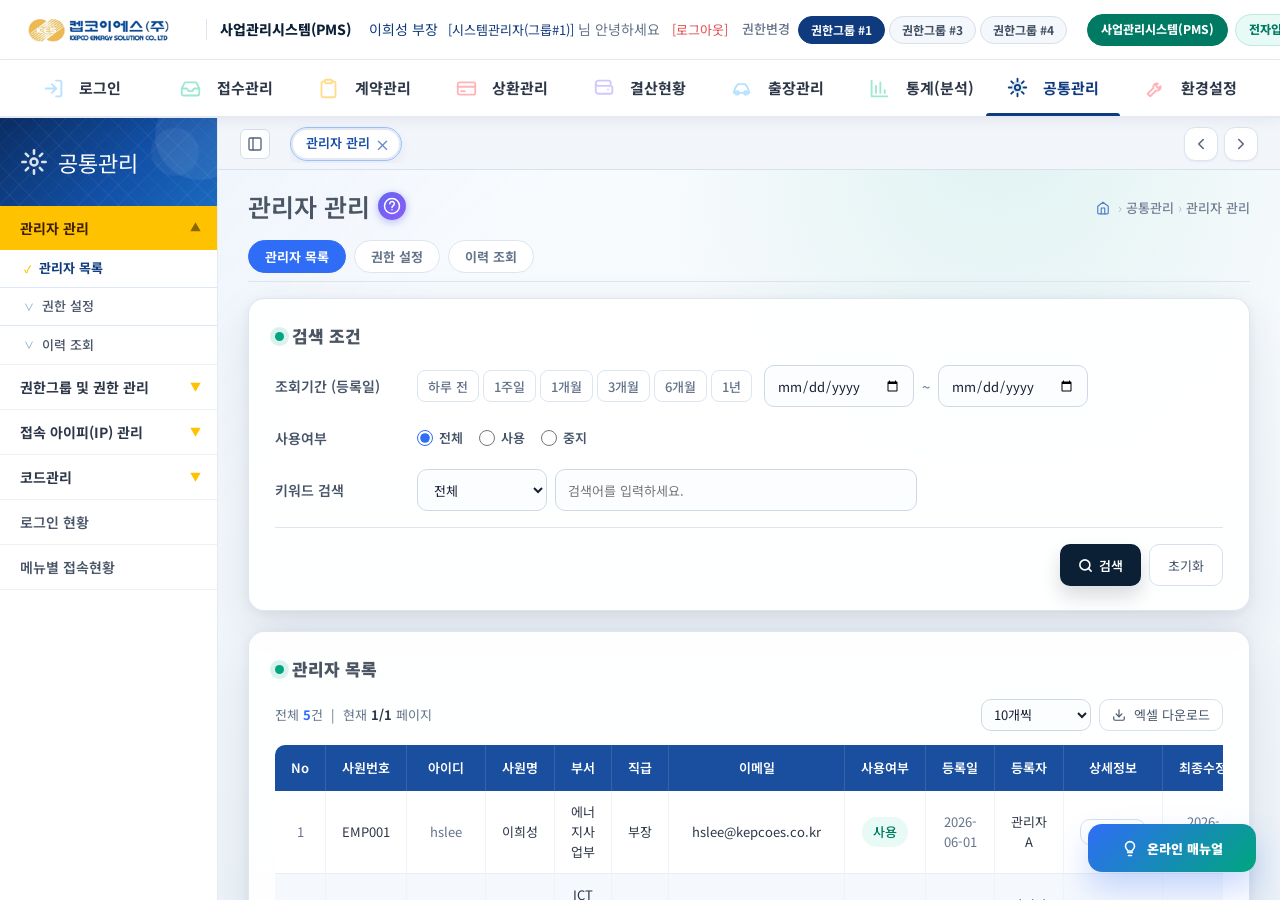
==== index.html @ b77bfb80 "Initial commit" ====
<!DOCTYPE html>
<html lang="ko">
<head>
  <meta charset="UTF-8">
  <meta name="viewport" content="width=device-width, initial-scale=1.0">
  <title>켑코이에스(KEPCO ES) 사업관리시스템(PMS) 디자인 시안 C</title>
  <link rel="preconnect" href="https://fonts.googleapis.com">
  <link rel="preconnect" href="https://fonts.gstatic.com" crossorigin>
  <link href="https://fonts.googleapis.com/css2?family=Noto+Sans+KR:wght@300;400;500;700;900&display=swap" rel="stylesheet">
  <style>
    :root {
      /* === 스킬 표준 색상 시스템 === */
      --blue:     #1a5fb4;
      --blue-lt:  #dde8f8;
      --blue-md:  #7db0e8;
      --blue-dk:  #103d80;
      --navy:     #0F3460;

      --green:    #16a34a;
      --green-lt: #e3f9ed;
      --green-md: #7fe0ac;
      --green-dk: #0d7a3a;

      --amber:    #f5870a;
      --amber-lt: #fff1e0;
      --amber-md: #ffb35c;
      --amber-dk: #c2660a;

      --red:      #ef4444;
      --red-lt:   #fdecec;
      --red-md:   #fca5a5;
      --red-dk:   #c0291a;

      --purple:   #5e35b1;
      --purple-lt:#ede7f6;
      --purple-md:#b39ddb;

      /* === 배경/텍스트 === */
      --bg:          #f5f7fa;
      --bg2:         #ffffff;
      --text:        #2d3748;
      --text-muted:  #64748b;
      --border:      #e2e8f0;
      --text-label:  #475569;

      /* === 레거시 호환 === */
      --primary-color:   var(--navy);
      --accent-color:    var(--amber);
      --sidebar-bg:      #eef1f6;
      --content-bg:      var(--bg);
      --white:           #ffffff;
      --text-color:      var(--text);
      --border-color:    var(--border);
      --footer-bg:       #1e293b;
      --success-color:   var(--green);
      --danger-color:    var(--red-dk);
      --info-color:      var(--blue);
      --card-shadow:     0 1px 4px rgba(0,0,0,0.07), 0 1px 2px rgba(0,0,0,0.04);
      --font-ui:          'Noto Sans KR', sans-serif;
      --radius-sm:        6px;
      --radius-md:        8px;
    }

    * { box-sizing: border-box; margin: 0; padding: 0; }

    body {
      font-family: var(--font-ui);
      font-size: 15px;
      line-height: 1.55;
      color: var(--text);
      background-color: var(--bg);
      overflow: hidden;
      height: 100vh;
      display: flex;
      flex-direction: column;
      -webkit-font-smoothing: antialiased;
      text-rendering: optimizeLegibility;
    }
    button, input, select, textarea { font-family: var(--font-ui); }
    button:focus-visible, input:focus-visible, select:focus-visible, textarea:focus-visible {
      outline: 2px solid rgba(26,95,180,0.35);
      outline-offset: 2px;
    }

    /* ─── [A] 헤더 ─── */
    .header {
      height: 56px;
      background-color: var(--navy);
      color: var(--white);
      display: flex;
      align-items: center;
      justify-content: space-between;
      padding: 0 20px;
      z-index: 100;
      box-shadow: 0 2px 6px rgba(0,0,0,0.25);
      flex-shrink: 0;
    }

    .header-left  { display: flex; align-items: center; gap: 12px; }
    .logo-container { display: flex; align-items: center; gap: 10px; }

    .logo-wrapper {
      display: inline-flex;
      align-items: center;
      justify-content: center;
      background-color: transparent;
      padding: 0;
      height: 42px;
    }

    .logo-img { height: 42px; max-height: 42px; display: block; object-fit: contain; }

    .system-title {
      font-size: 14px;
      font-weight: 700;
      color: #ffffff;
    }

    .header-center { font-size: 15px; color: #cdd9e8; }

    .logout-btn {
      color: #ff9e9e;
      text-decoration: none;
      margin-left: 8px;
      font-size: 13px;
      transition: color 0.2s;
    }
    .logout-btn:hover { color: #ff6b6b; }

    .header-right         { display: flex; align-items: center; gap: 10px; }
    .auth-label           { font-size: 13px; color: #90adc8; font-weight: 500; }
    .auth-group-container { display: flex; gap: 4px; }

    .auth-btn {
      border: none;
      padding: 4px 12px;
      border-radius: 4px;
      font-size: 13px;
      font-weight: 700;
      font-family: var(--font-ui);
      cursor: pointer;
      transition: all 0.2s ease;
      background-color: rgba(255,255,255,0.1);
      color: rgba(255,255,255,0.5);
    }
    .auth-btn.active {
      background-color: var(--amber);
      color: var(--white);
      box-shadow: 0 2px 6px rgba(245,135,10,0.4);
    }
    .auth-btn:hover { filter: brightness(1.15); }

    /* ─── 레이아웃 ─── */
    .main-container {
      flex: 1;
      display: flex;
      overflow: hidden;
      height: calc(100vh - 56px);
    }

    /* ─── [B] 사이드바 ─── */
    .lnb {
      width: 256px;
      background-color: var(--sidebar-bg);
      border-right: 1px solid var(--border);
      display: flex;
      flex-direction: column;
      overflow-y: auto;
      flex-shrink: 0;
      transition: width 0.25s cubic-bezier(0.4, 0, 0.2, 1), border-color 0.25s;
    }
    .lnb.collapsed {
      width: 0px !important;
      border-right: none;
      overflow: hidden;
    }
    .sidebar-toggle-btn {
      background: none;
      border: none;
      color: #ffffff;
      font-size: 20px;
      cursor: pointer;
      padding: 4px;
      margin-right: 8px;
      display: inline-flex;
      align-items: center;
      justify-content: center;
      transition: opacity 0.2s;
    }
    .sidebar-toggle-btn:hover {
      opacity: 0.8;
    }
    .ui-icon {
      width: 17px;
      height: 17px;
      display: inline-block;
      flex-shrink: 0;
      color: currentColor;
      vertical-align: -3px;
    }
    .ui-icon svg {
      width: 100%;
      height: 100%;
      display: block;
      stroke: currentColor;
      stroke-width: 2.35;
      stroke-linecap: round;
      stroke-linejoin: round;
      fill: none;
    }
    .ui-icon svg > *:nth-child(4n+1) { stroke: #4285f4; }
    .ui-icon svg > *:nth-child(4n+2) { stroke: #34a853; }
    .ui-icon svg > *:nth-child(4n+3) { stroke: #fbbc05; }
    .ui-icon svg > *:nth-child(4n)   { stroke: #ea4335; }
    .icon-dot {
      width: 8px;
      height: 8px;
      border-radius: 50%;
      display: inline-block;
      margin-right: 6px;
      vertical-align: 1px;
    }
    .lnb::-webkit-scrollbar       { width: 4px; }
    .lnb::-webkit-scrollbar-track { background: transparent; }
    .lnb::-webkit-scrollbar-thumb { background: #c8d4e0; border-radius: 2px; }

    .menu-list { list-style: none; padding: 8px 0; }

    .menu-1depth-header {
      height: 44px;
      padding: 0 10px 0 14px;
      display: flex;
      align-items: center;
      cursor: pointer;
      user-select: none;
      font-size: 14px;
      font-weight: 700;
      transition: background 0.15s, color 0.15s;
      background-color: transparent;
      color: var(--text);
      margin: 1px 8px;
      border-radius: 8px;
      gap: 9px;
    }

    .menu-1depth-icon {
      width: 34px;
      height: 34px;
      border-radius: 0;
      display: flex;
      align-items: center;
      justify-content: center;
      flex-shrink: 0;
      background: transparent;
      color: #4285f4;
      border: 0;
      box-shadow: none;
    }
    .menu-1depth-icon .ui-icon {
      width: 20px;
      height: 20px;
    }
    .menu-1depth-icon .ui-icon svg {
      stroke-width: 3;
    }

    .menu-1depth-label { flex: 1; }

    .menu-1depth-header:hover      { background-color: rgba(26,95,180,0.07); }
    .menu-1depth-header.active     { background-color: var(--blue-lt); color: var(--blue-dk); }
    .menu-1depth-header.active .menu-1depth-icon {
      transform: translateY(-1px);
    }

    .toggle-icon { font-size:13px; color: #94a3b8; }

    /* 2Depth */
    .menu-2depth-list {
      list-style: none;
      max-height: 0;
      overflow: hidden;
      transition: max-height 0.3s cubic-bezier(0,1,0,1);
    }
    .menu-2depth-list.open {
      max-height: 600px;
      transition: max-height 0.3s ease-in-out;
    }

    .menu-2depth-item {
      height: 38px;
      padding: 0 14px 0 55px;
      display: flex;
      align-items: center;
      cursor: pointer;
      color: var(--text-muted);
      font-size: 13px;
      transition: background 0.15s, color 0.15s;
      margin: 1px 8px;
      border-radius: 8px;
      gap: 8px;
    }
    .menu-2depth-item::before {
      content: '';
      width: 5px;
      height: 5px;
      border-radius: 50%;
      background-color: #cbd5e1;
      flex-shrink: 0;
      transition: background 0.15s;
    }
    .menu-2depth-item:hover            { background-color: rgba(26,95,180,0.07); color: var(--blue); }
    .menu-2depth-item:hover::before    { background-color: var(--blue-md); }
    .menu-2depth-item.active           { font-weight: 700; color: var(--blue-dk); background-color: var(--blue-lt); }
    .menu-2depth-item.active::before   { background-color: var(--blue); }

    /* ─── 콘텐츠 패널 ─── */
    .content-panel {
      flex: 1;
      display: flex;
      flex-direction: column;
      overflow: hidden;
      background-color: var(--bg);
    }

    /* ─── [C] 탭 ─── */
    .tab-navigation {
      height: 58px;
      background: linear-gradient(180deg, #ffffff 0%, #edf3fa 100%);
      border-bottom: 1px solid #cbd8e8;
      display: flex;
      align-items: center;
      justify-content: space-between;
      padding: 8px 12px 8px 18px;
      flex-shrink: 0;
      z-index: 10;
      box-shadow: 0 3px 10px rgba(15,52,96,0.10);
      gap: 12px;
    }

    .tab-nav-label {
      display: inline-flex;
      align-items: center;
      gap: 7px;
      flex-shrink: 0;
      height: 34px;
      padding: 0 12px;
      border-radius: 6px;
      background-color: rgba(15,52,96,0.08);
      color: var(--navy);
      font-size: 13px;
      font-weight: 800;
      border: 1px solid rgba(15,52,96,0.12);
    }
    .tab-nav-label::before {
      content: '';
      width: 7px;
      height: 7px;
      border-radius: 50%;
      background-color: var(--amber);
      box-shadow: 0 0 0 3px rgba(245,135,10,0.18);
    }

    .tabs-wrapper {
      display: flex;
      overflow-x: auto;
      scroll-behavior: smooth;
      height: 100%;
      align-items: center;
      flex: 1;
      gap: 8px;
      min-width: 0;
    }
    .tabs-wrapper::-webkit-scrollbar { display: none; }

    .tab-item {
      height: 38px;
      padding: 0 20px;
      display: flex;
      align-items: center;
      justify-content: center;
      background-color: rgba(255,255,255,0.82);
      color:var(--text-label);
      border: 1px solid #cbd5e1;
      border-radius: 7px;
      cursor: pointer;
      font-size: 14px;
      font-weight: 400;
      user-select: none;
      transition: background 0.15s ease, color 0.15s ease, border-color 0.15s ease, box-shadow 0.15s ease, transform 0.15s ease;
      position: relative;
      white-space: nowrap;
      box-shadow: 0 1px 2px rgba(15,23,42,0.04);
    }
    .tab-item:hover {
      background-color: #ffffff;
      color: var(--blue-dk);
      border-color: var(--blue-md);
      transform: translateY(-1px);
      box-shadow: 0 4px 10px rgba(15,52,96,0.10);
    }
    .tab-item.active {
      background-color: var(--navy);
      color: #ffffff;
      font-weight: 600;
      border-color: var(--navy);
      z-index: 2;
      box-shadow: 0 6px 14px rgba(15,52,96,0.24);
    }
    .tab-item.active::after {
      content: '';
      position: absolute;
      left: 16px;
      right: 16px;
      bottom: -9px;
      height: 3px;
      border-radius: 999px;
      background-color: var(--amber);
    }

    .tab-scroll-controls { display: flex; gap: 6px; flex-shrink: 0; }

    .tab-scroll-btn {
      width: 34px; height: 34px;
      border: 1px solid #cbd5e1;
      background-color: #ffffff;
      cursor: pointer;
      display: flex;
      align-items: center;
      justify-content: center;
      border-radius: 6px;
      color: var(--navy);
      font-size:13px;
      transition: all 0.15s;
      box-shadow: 0 1px 2px rgba(15,23,42,0.05);
    }
    .tab-scroll-btn:hover { background-color: var(--navy); color: #ffffff; border-color: var(--navy); }

    /* ─── [D] 브레드크럼 ─── */
    .breadcrumb-bar {
      padding: 10px 24px;
      background-color: var(--bg2);
      display: flex;
      align-items: center;
      justify-content: space-between;
      border-bottom: 1px solid var(--border);
      flex-shrink: 0;
    }
    .breadcrumb-title { font-size: 20px; font-weight: 700; color: var(--navy); }
    .breadcrumb-path  { font-size: 14px; color: var(--text-muted); }
    .breadcrumb-path span { margin: 0 4px; }

    /* ─── [E] 콘텐츠 영역 ─── */
    .contents-area { flex: 1; padding: 24px; overflow-y: auto; }
    .contents-area::-webkit-scrollbar       { width: 6px; }
    .contents-area::-webkit-scrollbar-track { background: transparent; }
    .contents-area::-webkit-scrollbar-thumb { background: #c8d4e0; border-radius: 3px; }

    /* ─── 카드 ─── */
    .card {
      background-color: var(--bg2);
      border-radius: var(--radius-md);
      box-shadow: 0 1px 3px rgba(15,23,42,0.07), 0 1px 2px rgba(15,23,42,0.04);
      padding: 20px 24px;
      margin-bottom: 20px;
      border: 1px solid var(--border);
    }


    .card-title {
      font-size: 15px;
      font-weight: 700;
      margin-bottom: 16px;
      color: var(--blue-dk);
      display: flex;
      align-items: center;
      gap: 8px;
    }
    .card-title::before {
      content: '';
      display: inline-block;
      width: 4px;
      height: 16px;
      background: var(--blue);
      border-radius: 2px;
    }

    /* ─── 검색 폼 ─── */
    .search-grid {
      display: grid;
      grid-template-columns: repeat(auto-fit, minmax(200px, 1fr));
      gap: 14px;
      align-items: end;
    }

    .form-group          { display: flex; flex-direction: column; gap: 6px; }
    .form-group label    { font-weight: 600; font-size: 13px; color: var(--text-label); }
    .form-group label .required { color: var(--red); margin-left: 2px; }

    .form-control {
      height: 38px;
      padding: 0 12px;
      border: 1.5px solid var(--border);
      border-radius: var(--radius-sm);
      font-size: 13px;
      font-family: var(--font-ui);
      outline: none;
      transition: border-color 0.2s, box-shadow 0.2s;
      background: var(--bg2);
      color: var(--text);
    }
    .form-control:focus { border-color: var(--blue); box-shadow: 0 0 0 3px rgba(26,95,180,0.16); }

    /* ─── 버튼 ─── */
    .btn {
      height: 38px;
      padding: 0 18px;
      border-radius: var(--radius-sm);
      font-weight: 700;
      font-size: 13px;
      font-family: var(--font-ui);
      cursor: pointer;
      border: none;
      display: inline-flex;
      align-items: center;
      justify-content: center;
      gap: 6px;
      transition: all 0.15s ease;
      white-space: nowrap;
    }

    .btn-primary  { background-color: var(--blue);  color: var(--white); }
    .btn-primary:hover  { background-color: var(--blue-dk); box-shadow: 0 3px 8px rgba(26,95,180,0.3); }

    .btn-accent   { background-color: var(--green); color: var(--white); }
    .btn-accent:hover   { background-color: var(--green-dk); box-shadow: 0 3px 8px rgba(22,163,74,0.3); }

    .btn-secondary { background-color: #64748b; color: var(--white); }
    .btn-secondary:hover { background-color:var(--text-label); }

    .btn-outline {
      border: 1.5px solid var(--border);
      background-color: var(--bg2);
      color: var(--text);
    }
    .btn-outline:hover { background-color: var(--bg); border-color: var(--blue-md); color: var(--blue); }

    /* ─── 기간검색 간편선택 버튼 ─── */
    .date-preset-btn {
      height: 32px;
      padding: 0 10px;
      font-size:13px;
      font-weight: 500;
      border: 1.5px solid var(--border);
      background-color: var(--bg2);
      color: var(--text-muted);
      border-radius: var(--radius-sm);
      cursor: pointer;
      font-family: var(--font-ui);
      transition: all 0.15s ease;
      white-space: nowrap;
      display: inline-flex;
      align-items: center;
      justify-content: center;
    }
    .date-preset-btn:hover {
      border-color: var(--blue-md);
      color: var(--blue);
      background-color: var(--bg);
    }
    .date-preset-btn.active {
      background-color: var(--blue);
      color: var(--white);
      border-color: var(--blue);
    }


    /* ─── 테이블 ─── */
    .table-container { width: 100%; overflow-x: auto; margin-top: 8px; }

    .data-table {
      width: 100%;
      border-collapse: collapse;
      text-align: left;
      font-size: 13px;
    }
    .data-table th {
      background-color: #f1f5f9;
      color:var(--text-label);
      font-weight: 700;
      font-size:13px;
      padding: 11px 16px;
      border-bottom: 2px solid var(--border);
      white-space: nowrap;
    }
    .data-table td {
      padding: 11px 16px;
      border-bottom: 1px solid var(--border);
      color: var(--text);
    }
    .data-table tbody tr:hover { background-color: #f8faff; }

    /* ─── 페이지네이션 ─── */
    .table-footer {
      display: flex;
      justify-content: space-between;
      align-items: center;
      padding-top: 14px;
      font-size: 13px;
      color: var(--text-muted);
      flex-wrap: wrap;
      gap: 10px;
    }
    .pagination { display: flex; gap: 4px; }
    .page-btn {
      min-width: 32px;
      height: 32px;
      padding: 0 8px;
      border: 1.5px solid var(--border);
      background-color: var(--bg2);
      color: var(--text-muted);
      border-radius: var(--radius-sm);
      cursor: pointer;
      font-size:13px;
      font-family: var(--font-ui);
      font-weight: 700;
      transition: all 0.15s;
    }
    .page-btn:hover       { border-color: var(--blue-md); color: var(--blue); }
    .page-btn.active      { background-color: var(--blue); color: var(--white); border-color: var(--blue); }

    /* ─── 배지 ─── */
    .badge {
      display: inline-flex;
      align-items: center;
      padding: 3px 10px;
      border-radius: var(--radius-sm);
      font-size:13px;
      font-weight: 500;
    }
    .badge-success   { background-color: var(--green-lt); color: var(--green-dk); }
    .badge-danger    { background-color: var(--red-lt);   color: var(--red-dk); }
    .badge-secondary { background-color: #f1f5f9;         color: #64748b; }
    .badge-warning   { background-color: var(--amber-lt); color: var(--amber-dk); }

    /* ─── 등록 폼 ─── */
    .form-row {
      display: grid;
      grid-template-columns: repeat(auto-fit, minmax(240px, 1fr));
      gap: 16px;
      margin-bottom: 20px;
    }
    .radio-group { display: flex; gap: 20px; height: 38px; align-items: center; }
    .radio-item  { display: flex; align-items: center; gap: 6px; cursor: pointer; font-size: 13px; }
    .radio-item input { accent-color: var(--blue); width: 16px; height: 16px; }

    /* ─── KPI 요약 카드 ─── */
    .kpi-row {
      display: grid;
      grid-template-columns: repeat(auto-fit, minmax(160px, 1fr));
      gap: 16px;
      margin-bottom: 20px;
    }
    .kpi-card {
      background: var(--bg2);
      border-radius: var(--radius-md);
      padding: 16px 20px;
      border: 1px solid var(--border);
      border-left: 4px solid var(--blue);
      box-shadow: 0 1px 3px rgba(15,23,42,0.07), 0 1px 2px rgba(15,23,42,0.04);
    }
    .kpi-card.green { border-left-color: var(--green); }
    .kpi-card.amber { border-left-color: var(--amber); }
    .kpi-card.red   { border-left-color: var(--red); }

    .kpi-label { font-size: 13px; color: var(--text-muted); font-weight: 700; margin-bottom: 6px; }
    .kpi-value { font-size: 28px; font-weight: 900; color: var(--navy); line-height: 1; }
    .kpi-unit  { font-size: 16px; font-weight: 500; color: var(--text-muted); margin-left: 3px; }
    .kpi-sub   { font-size: 13px; color: var(--text-muted); margin-top: 4px; }

    /* ─── 준비중 카드 ─── */
    .prep-card {
      text-align: center;
      padding: 80px 40px;
      background-color: var(--bg2);
      border-radius: var(--radius-md);
      box-shadow: 0 1px 3px rgba(15,23,42,0.07), 0 1px 2px rgba(15,23,42,0.04);
      border: 1px solid var(--border);
      display: flex;
      flex-direction: column;
      align-items: center;
      justify-content: center;
      gap: 14px;
    }
    .prep-icon  { font-size: 52px; }
    .prep-icon .ui-icon { width: 52px; height: 52px; color: var(--blue); }
    .prep-title { font-size: 20px; font-weight: 700; color: var(--navy); }
    .prep-desc  { font-size: 14px; color: var(--text-muted); }

    /* ─── [F] 푸터 ─── */
    .footer {
      color: var(--text-muted);
      text-align: center;
      padding: 24px 0 12px 0;
      font-size: 13px;
      border-top: 1px solid var(--border);
      margin-top: 40px;
      display: flex;
      align-items: center;
      justify-content: center;
    }

    /* === 다크 모드 오버라이드 === */
    body.dark {
      --bg:          #0f172a;
      --bg2:         #1e293b;
      --text:        #f8fafc;
      --text-muted:  #cbd5e1;
      --text-label:  #cbd5e1;
      --border:      #334155;

      --sidebar-bg:  #0f172a;
      --white:       #1e293b;

      --navy:        #38bdf8;
      --blue:        #60a5fa;
      --blue-lt:     #1e3a8a;
      --blue-dk:     #93c5fd;
      
      --green:       #4ade80;
      --green-lt:    #064e3b;
      --green-dk:    #a7f3d0;
      
      --amber:       #fbbf24;
      --amber-lt:    #78350f;
      --amber-dk:    #fde68a;
      
      --red:         #f87171;
      --red-lt:      #7f1d1d;
      --red-dk:      #fca5a5;

      --purple:      #c084fc;
      --purple-lt:   #3b0764;
      --purple-md:   #c084fc;

      --card-shadow: 0 4px 6px -1px rgba(0, 0, 0, 0.5);
    }
    body.dark .header {
      background-color: #0b0f19;
    }
    body.dark .desc-modal-header,
    body.dark .manual-modal-header {
      background-color: #1e293b;
      border-bottom: 1px solid #334155;
    }
    body.dark .data-table th {
      background-color: #0f172a;
      color: #94a3b8;
    }
    body.dark .logo-wrapper { background-color: transparent; }
    body.dark .tab-navigation {
      background: linear-gradient(180deg, #1e293b 0%, #111827 100%);
      border-bottom-color: #334155;
      box-shadow: 0 3px 10px rgba(0,0,0,0.32);
    }
    body.dark .tab-nav-label {
      background-color: rgba(255,255,255,0.07);
      color: #e2e8f0;
      border-color: rgba(255,255,255,0.12);
    }
    body.dark .tab-item {
      background-color: rgba(15,23,42,0.86);
      color: #cbd5e1;
      border-color: #334155;
      box-shadow: none;
    }
    body.dark .tab-item:hover {
      background-color: #1e293b;
      color: #ffffff;
      border-color: #60a5fa;
      box-shadow: 0 4px 10px rgba(0,0,0,0.28);
    }
    body.dark .tab-item.active {
      background-color: #2563eb;
      border-color: #60a5fa;
      color: #ffffff;
      box-shadow: 0 6px 14px rgba(37,99,235,0.26);
    }
    body.dark .tab-scroll-btn {
      background-color: #0f172a;
      color: #cbd5e1;
      border-color: #334155;
    }
    body.dark .tab-scroll-btn:hover {
      background-color: #2563eb;
      color: #ffffff;
      border-color: #60a5fa;
    }

    .lnb-systems-container {
      margin-top: auto;
      padding: 16px;
      border-top: 1px solid var(--border);
      display: flex;
      flex-direction: column;
      gap: 10px;
      background-color: var(--bg2);
    }
    .system-link-btn {
      display: flex;
      align-items: center;
      gap: 10px;
      padding: 11px 14px;
      border-radius: var(--radius-md);
      border: 1.5px solid var(--border);
      background-color: var(--bg);
      color: var(--text);
      font-size: 13.5px;
      font-weight: 700;
      text-decoration: none;
      transition: all 0.2s ease;
      cursor: pointer;
      box-shadow: 0 1px 2px rgba(0,0,0,0.05);
    }
    .system-link-btn:hover {
      background-color: var(--blue-lt);
      border-color: var(--blue-md);
      color: var(--blue-dk);
      transform: translateY(-1px);
      box-shadow: 0 4px 8px rgba(26,95,180,0.08);
    }
    .system-link-btn .system-icon {
      display: inline-flex;
      align-items: center;
      justify-content: center;
      width: 30px;
      height: 30px;
      background:
        linear-gradient(var(--white), var(--white)) padding-box,
        conic-gradient(#4285f4, #34a853, #fbbc05, #ea4335, #4285f4) border-box;
      border-radius: 50%;
      border: 2px solid transparent;
      box-shadow: 0 4px 10px rgba(15,23,42,0.13), 0 1px 2px rgba(15,23,42,0.07);
      flex-shrink: 0;
    }
    .system-link-btn .system-icon.ui-icon { width: 30px; height: 30px; padding: 6px; }
    .system-link-btn .system-icon.ui-icon svg { stroke-width: 3; }
    .system-link-btn:hover .system-icon {
      border-color: var(--blue-md);
      background-color: var(--white);
    }

    /* ─── 플로팅 버튼 & 기획 가이드 모달 ─── */
    .fab-btn {
      position: fixed;
      bottom: 60px;
      right: 24px;
      z-index: 999;
      background-color: var(--amber);
      color: var(--white);
      border: none;
      border-radius: var(--radius-md);
      padding: 10px 18px;
      font-size: 14px;
      font-weight: 700;
      cursor: pointer;
      display: flex;
      align-items: center;
      gap: 6px;
      box-shadow: 0 4px 10px rgba(245,135,10,0.35);
      transition: all 0.2s ease;
      font-family: var(--font-ui);
    }
    .fab-btn:hover {
      transform: translateY(-2px);
      box-shadow: 0 6px 14px rgba(245,135,10,0.45);
    }
    .desc-modal {
      position: fixed;
      bottom: 115px;
      right: 24px;
      width: 380px;
      max-height: 480px;
      background-color: var(--bg2);
      border: 1.5px solid var(--border);
      border-radius: var(--radius-md);
      box-shadow: 0 8px 24px rgba(0,0,0,0.15);
      z-index: 1000;
      display: flex;
      flex-direction: column;
      overflow: hidden;
      transform: scale(0.9);
      opacity: 0;
      pointer-events: none;
      transition: all 0.2s cubic-bezier(0.16, 1, 0.3, 1);
    }
    .desc-modal.open {
      transform: scale(1);
      opacity: 1;
      pointer-events: auto;
    }
    .desc-modal-header {
      padding: 12px 16px;
      background-color: var(--navy);
      color: var(--white);
      display: flex;
      align-items: center;
      justify-content: space-between;
    }
    .desc-modal-header h3 {
      font-size: 14px;
      font-weight: 700;
      margin: 0;
    }
    .desc-modal-close {
      background: none;
      border: none;
      color: var(--white);
      font-size: 22px;
      cursor: pointer;
      opacity: 0.8;
      line-height: 1;
    }
    .desc-modal-close:hover {
      opacity: 1;
    }
    .desc-modal-body {
      padding: 16px;
      overflow-y: auto;
      font-size: 14px;
      line-height: 1.5;
      color: var(--text);
    }
    .desc-section {
      margin-bottom: 14px;
    }
    .desc-section-title {
      font-weight: 700;
      color: var(--blue);
      margin-bottom: 6px;
      font-size: 14px;
    }
    .desc-text {
      background-color: var(--bg);
      padding: 10px;
      border-radius: 6px;
      border: 1px dashed var(--border);
      white-space: pre-line;
      font-size: 13px;
    }
    /* ─── 온라인 매뉴얼 모달 ─── */
    .manual-modal {
      position: fixed;
      top: 50%;
      left: 50%;
      transform: translate(-50%, -50%) scale(0.9);
      width: 520px;
      max-width: 90%;
      max-height: 80vh;
      background-color: var(--bg2);
      border: 1.5px solid var(--border);
      border-radius: var(--radius-md);
      box-shadow: 0 12px 30px rgba(0,0,0,0.25);
      z-index: 2000;
      display: flex;
      flex-direction: column;
      overflow: hidden;
      opacity: 0;
      pointer-events: none;
      transition: all 0.2s cubic-bezier(0.16, 1, 0.3, 1);
    }
    .manual-modal.open {
      transform: translate(-50%, -50%) scale(1);
      opacity: 1;
      pointer-events: auto;
    }
    .manual-modal-header {
      padding: 14px 18px;
      background-color: var(--navy);
      color: var(--white);
      display: flex;
      align-items: center;
      justify-content: space-between;
      flex-shrink: 0;
    }
    .manual-modal-header h3 {
      font-size: 15px;
      font-weight: 700;
      margin: 0;
    }
    .manual-modal-close {
      background: none;
      border: none;
      color: var(--white);
      font-size: 24px;
      cursor: pointer;
      line-height: 1;
      opacity: 0.8;
    }
    .manual-modal-close:hover {
      opacity: 1;
    }
    .manual-modal-body {
      padding: 20px;
      overflow-y: auto;
      font-family: var(--font-ui);
    }
    .manual-modal-overlay {
      position: fixed;
      top: 0; left: 0; right: 0; bottom: 0;
      background-color: rgba(0,0,0,0.4);
      z-index: 1999;
      opacity: 0;
      pointer-events: none;
      transition: opacity 0.2s ease;
    }
    .manual-modal-overlay.open {
      opacity: 1;
      pointer-events: auto;
    }
    .manual-btn:hover {
      transform: scale(1.15);
    }

    /* ─── 상세정보 모달 추가 스타일 ─── */
    #admin-detail-modal, #ip-add-modal, #code-value-modal {
      width: 580px;
    }

    /* 차트 및 툴팁 스타일 */
    .chart-grid-line { stroke: var(--border); stroke-dasharray: 4,4; }
    .chart-line { stroke: var(--blue); stroke-width: 3; fill: none; }
    .chart-point { fill: var(--navy); stroke: #ffffff; stroke-width: 2.5; cursor: pointer; transition: r 0.2s, fill 0.2s; }
    .chart-point:hover { r: 8; fill: var(--amber); }
    .chart-tooltip-el {
      position: absolute;
      background: var(--navy);
      color: #ffffff;
      padding: 6px 12px;
      border-radius: 4px;
      font-size: 12px;
      font-weight: 700;
      pointer-events: none;
      box-shadow: 0 4px 10px rgba(0,0,0,0.25);
      display: none;
      z-index: 1000;
    }

    /* ─── 통계/분석용 추가 레이아웃 및 차트 스타일 ─── */
    .stat-bar-container {
      margin-bottom: 16px;
    }
    .stat-bar-title-row {
      display: flex;
      justify-content: space-between;
      align-items: center;
      margin-bottom: 6px;
    }
    .stat-bar-label {
      font-size: 13px;
      font-weight: 700;
      color: var(--text);
    }
    .stat-bar-value {
      font-size: 13px;
      font-weight: 700;
      color: var(--text-muted);
      font-family: var(--font-ui);
    }
    .stat-bar-outer {
      height: 24px;
      background-color: var(--bg);
      border: 1px solid var(--border);
      border-radius: 6px;
      overflow: hidden;
      display: flex;
      align-items: center;
      position: relative;
    }
    .stat-bar-inner {
      height: 100%;
      display: flex;
      align-items: center;
      justify-content: flex-end;
      padding-right: 12px;
      color: #ffffff;
      font-size:13px;
      font-weight: 700;
      font-family: var(--font-ui);
      box-sizing: border-box;
      white-space: nowrap;
    }
    
    .stat-donut-container {
      display: flex;
      align-items: center;
      gap: 30px;
      flex-wrap: wrap;
      margin: 16px 0;
    }
    .stat-donut-chart {
      width: 140px;
      height: 140px;
      border-radius: 50%;
      flex-shrink: 0;
      box-shadow: var(--card-shadow);
      border: 4px solid var(--bg2);
      box-sizing: border-box;
    }
    .stat-donut-legend {
      display: flex;
      flex-direction: column;
      gap: 8px;
    }
    .stat-donut-legend-item {
      display: flex;
      align-items: center;
      gap: 8px;
      font-size: 13px;
      color: var(--text);
    }
    .stat-donut-color-dot {
      width: 12px;
      height: 12px;
      border-radius: 3px;
      flex-shrink: 0;
    }

    .stat-cards-grid {
      display: grid;
      grid-template-columns: repeat(auto-fit, minmax(220px, 1fr));
      gap: 16px;
      margin: 16px 0;
    }
    .stat-grid-card {
      background: var(--bg2);
      border: 1.5px solid var(--border);
      border-radius: var(--radius-md);
      padding: 16px;
      box-shadow: 0 1px 3px rgba(15,23,42,0.07), 0 1px 2px rgba(15,23,42,0.04);
    }
    .stat-grid-card-num {
      font-family: var(--font-ui);
      font-size: 20px;
      font-weight: 700;
      margin-bottom: 6px;
    }
    .stat-grid-card-title {
      font-size: 14px;
      font-weight: 700;
      color: var(--text);
      margin-bottom: 6px;
    }
    .stat-grid-card-desc {
      font-size:13px;
      color: var(--text-muted);
      line-height: 1.5;
    }

    /* ─── 로그인 화면 ─── */
    .contents-area.login-content {
      padding: 0;
    }
    .contents-area.login-content .footer {
      display: none;
    }
    .login-screen {
      min-height: calc(100vh - 56px - 58px - 45px);
      display: grid;
      grid-template-columns: minmax(420px, 1fr) 390px;
      align-items: center;
      gap: 42px;
      padding: 56px 64px;
      background: linear-gradient(135deg, #f0f5ff 0%, #e8f1ff 40%, #f4f8ff 100%);
      position: relative;
      overflow: hidden;
    }
    .login-screen::before {
      content: '';
      position: absolute;
      inset: 0;
      background: radial-gradient(circle at 18% 76%, rgba(26,95,180,0.10), transparent 34%);
      pointer-events: none;
    }
    .login-copy,
    .login-card {
      position: relative;
      z-index: 1;
    }
    .login-copy {
      transform: translateY(-24px);
    }
    .login-kicker {
      display: inline-flex;
      align-items: center;
      height: 30px;
      padding: 0 11px;
      margin-bottom: 18px;
      border-radius: var(--radius-sm);
      background: rgba(125,185,255,0.13);
      border: 1px solid rgba(125,185,255,0.34);
      color: #cfe6ff;
      font-size: 12px;
      font-weight: 800;
    }
    .login-brand-logo {
      width: 230px;
      height: auto;
      display: block;
      margin-bottom: 24px;
    }
    .login-main-copy {
      max-width: 840px;
      margin-bottom: 22px;
      color: var(--navy);
      font-size: 36px;
      font-weight: 800;
      line-height: 1.34;
      word-break: keep-all;
    }
    .login-main-copy .highlight {
      color: var(--blue);
      font-weight: 900;
    }
    .login-sub-copy {
      max-width: 760px;
      margin-bottom: 14px;
      color: var(--blue-dk);
      font-size: 22px;
      font-weight: 800;
      line-height: 1.55;
      word-break: keep-all;
    }
    .login-sub-copy .highlight {
      color: var(--amber-dk);
    }
    .login-detail-copy {
      max-width: 760px;
      color: #475569;
      font-size: 17px;
      line-height: 1.72;
      font-weight: 600;
      word-break: keep-all;
    }
    .login-detail-copy strong {
      color: var(--navy);
      font-weight: 900;
    }
    .login-card {
      padding: 28px;
      border-radius: var(--radius-md);
      background: rgba(255,255,255,0.94);
      border: 1px solid rgba(255,255,255,0.45);
      box-shadow: 0 24px 70px rgba(0,0,0,0.32);
      backdrop-filter: blur(10px);
    }
    .login-card-title {
      margin-bottom: 4px;
      color: #0f3460;
      font-size: 20px;
      font-weight: 800;
    }
    .login-card-sub {
      margin-bottom: 22px;
      color: #64748b;
      font-size: 13px;
    }
    .login-form {
      display: flex;
      flex-direction: column;
      gap: 14px;
    }
    .login-field {
      display: flex;
      flex-direction: column;
      gap: 7px;
    }
    .login-field label {
      color: #334155;
      font-size: 13px;
      font-weight: 800;
    }
    .login-field input {
      height: 42px;
      padding: 0 12px;
      border: 1.5px solid #cbd5e1;
      border-radius: var(--radius-sm);
      background: #ffffff;
      color: #0f172a;
      font-size: 14px;
      transition: border-color 0.15s, box-shadow 0.15s;
    }
    .login-field input:focus {
      outline: none;
      border-color: var(--blue);
      box-shadow: 0 0 0 3px rgba(26,95,180,0.14);
    }
    .login-options {
      display: flex;
      align-items: center;
      justify-content: space-between;
      margin: 2px 0 6px;
    }
    .login-save {
      display: flex;
      align-items: center;
      gap: 7px;
      color: #475569;
      font-size: 13px;
      font-weight: 700;
      cursor: pointer;
    }
    .login-save input {
      width: 16px;
      height: 16px;
      accent-color: var(--blue);
    }
    .login-submit {
      height: 42px;
      border: 0;
      border-radius: var(--radius-sm);
      background: var(--blue);
      color: #ffffff;
      font-size: 14px;
      font-weight: 800;
      cursor: pointer;
      box-shadow: 0 8px 18px rgba(26,95,180,0.24);
      transition: background 0.15s, transform 0.15s, box-shadow 0.15s;
    }
    .login-submit:hover {
      background: var(--blue-dk);
      transform: translateY(-1px);
      box-shadow: 0 10px 22px rgba(26,95,180,0.30);
    }
    .login-contact {
      margin-top: 18px;
      padding: 13px 14px;
      border-radius: var(--radius-md);
      background: #f1f5f9;
      border: 1px solid #dbe3ed;
      color: #475569;
      font-size: 13px;
      line-height: 1.6;
    }
    .login-contact strong {
      color: #0f3460;
      font-weight: 800;
    }
    @media (max-width: 1120px) {
      .login-screen {
        grid-template-columns: 1fr;
        padding: 40px;
      }
      .login-card {
        max-width: 420px;
      }
      .login-main-copy {
        font-size: 29px;
      }
      .login-sub-copy { font-size: 19px; }
      .login-detail-copy { font-size: 15px; }
    }
    /* =========================================================
       DESIGN TYPE B: 밝은 운영형 대시보드 시안
       - 기존 기능/마크업 유지
       - 색상, 여백, 표면, 내비게이션 위계만 재해석
       ========================================================= */
    :root {
      --blue:     #2563eb;
      --blue-lt:  #e8f1ff;
      --blue-md:  #93c5fd;
      --blue-dk:  #1d4ed8;
      --navy:     #123047;

      --green:    #059669;
      --green-lt: #e7f8f1;
      --green-md: #6ee7b7;
      --green-dk: #047857;

      --amber:    #d97706;
      --amber-lt: #fff4dc;
      --amber-md: #fbbf24;
      --amber-dk: #92400e;

      --red:      #dc2626;
      --red-lt:   #fee2e2;
      --red-md:   #fca5a5;
      --red-dk:   #991b1b;

      --bg:          #eef3f8;
      --bg2:         #ffffff;
      --text:        #172033;
      --text-muted:  #637083;
      --text-label:  #405063;
      --border:      #d8e0ea;
      --sidebar-bg:  #ffffff;
      --card-shadow: 0 10px 28px rgba(20, 37, 63, 0.08), 0 1px 3px rgba(20, 37, 63, 0.05);
      --radius-sm: 7px;
      --radius-md: 10px;
    }

    body {
      background:
        radial-gradient(circle at top left, rgba(37,99,235,0.08), transparent 30%),
        linear-gradient(180deg, #f7fafc 0%, var(--bg) 100%);
    }

    .header {
      height: 64px;
      background: rgba(255,255,255,0.94);
      color: var(--text);
      border-bottom: 1px solid rgba(216,224,234,0.9);
      box-shadow: 0 8px 26px rgba(15, 23, 42, 0.06);
      backdrop-filter: blur(12px);
      padding: 0 22px;
    }
    .logo-wrapper { height: 44px; }
    .logo-img { height: 40px; max-height: 40px; filter: none; }
    .system-title {
      color: var(--navy);
      font-size: 15px;
      font-weight: 800;
      padding-left: 8px;
      border-left: 1px solid var(--border);
    }
    .sidebar-toggle-btn {
      color: var(--navy);
      background: #f1f5f9;
      border: 1px solid var(--border);
      border-radius: var(--radius-sm);
      width: 34px;
      height: 34px;
      margin-right: 10px;
    }
    .header-center { color: var(--text-muted); }
    .header-center strong { color: var(--navy); }
    .logout-btn { color: var(--red); font-weight: 700; }
    .auth-label { color: var(--text-muted); }
    .auth-btn {
      background: #f1f5f9;
      color: #64748b;
      border: 1px solid var(--border);
      border-radius: 999px;
    }
    .auth-btn.active {
      background: var(--navy);
      color: #ffffff;
      box-shadow: 0 7px 18px rgba(18,48,71,0.18);
    }

    .main-container { height: calc(100vh - 64px); }
    .lnb {
      width: 282px;
      background: rgba(255,255,255,0.92);
      border-right: 1px solid rgba(216,224,234,0.86);
      box-shadow: 8px 0 26px rgba(15,23,42,0.04);
      padding-top: 6px;
    }
    .lnb.collapsed { width: 0; min-width: 0; }
    .menu-list { padding: 10px 0; }
    .menu-1depth-header {
      height: 46px;
      margin: 2px 12px;
      padding: 0 12px;
      border-radius: var(--radius-md);
      color: #405063;
      font-size: 14px;
      font-weight: 800;
    }
    .menu-1depth-header:hover {
      background: #f3f7fb;
      color: var(--navy);
    }
    .menu-1depth-header.active {
      background: linear-gradient(135deg, #e8f1ff 0%, #eefbf6 100%);
      color: var(--blue-dk);
      box-shadow: inset 3px 0 0 var(--blue);
    }
    .menu-1depth-icon {
      width: 30px;
      height: 30px;
      color: currentColor;
    }
    .menu-1depth-icon .ui-icon {
      width: 19px;
      height: 19px;
    }
    .menu-2depth-item {
      height: 36px;
      margin: 2px 12px;
      padding-left: 54px;
      border-radius: var(--radius-sm);
      font-size: 14px;
      color: #697789;
    }
    .menu-2depth-item::before {
      width: 4px;
      height: 4px;
      background: #b8c3d1;
    }
    .menu-2depth-item:hover {
      background: #f3f7fb;
      color: var(--blue-dk);
    }
    .menu-2depth-item.active {
      background: #ffffff;
      color: var(--navy);
      border: 1px solid var(--border);
      box-shadow: 0 6px 14px rgba(20,37,63,0.07);
    }
    .menu-2depth-item.active::before { background: var(--green); }

    .content-panel { background: transparent; }
    .tab-navigation {
      height: 56px;
      background: rgba(255,255,255,0.78);
      border-bottom: 1px solid rgba(216,224,234,0.82);
      box-shadow: none;
      padding: 9px 14px 9px 20px;
      backdrop-filter: blur(10px);
    }
    .tab-nav-label {
      background: #eefbf6;
      color: var(--green-dk);
      border-color: #c7f0df;
      font-weight: 900;
    }
    .tab-nav-label::before { background: var(--green); box-shadow: 0 0 0 3px rgba(5,150,105,0.15); }
    .tab-item {
      height: 36px;
      border-radius: 999px;
      background: #ffffff;
      border-color: var(--border);
      color: #526174;
      box-shadow: 0 4px 10px rgba(15,23,42,0.04);
    }
    .tab-item:hover {
      color: var(--blue-dk);
      box-shadow: 0 8px 16px rgba(37,99,235,0.10);
    }
    .tab-item.active {
      background: var(--blue);
      border-color: var(--blue);
      color: #ffffff;
      box-shadow: 0 8px 18px rgba(37,99,235,0.22);
    }
    .tab-item.active::after { display: none; }
    .tab-scroll-btn {
      border-radius: 999px;
      background: #ffffff;
      color: var(--text-muted);
    }

    .breadcrumb-bar {
      padding: 15px 28px;
      background: rgba(255,255,255,0.88);
      border-bottom: 1px solid rgba(216,224,234,0.84);
    }
    .breadcrumb-title {
      font-size: 22px;
      font-weight: 900;
      color: var(--navy);
    }
    .breadcrumb-path { color: #7a8796; }
    .manual-btn { color: var(--green)!important; }

    .contents-area {
      padding: 28px;
      background: transparent;
    }
    .card {
      border: 1px solid rgba(216,224,234,0.86);
      border-radius: var(--radius-md);
      box-shadow: var(--card-shadow);
      padding: 22px 24px;
    }
    .card-title {
      color: var(--blue-dk);
      font-size: 16px;
      font-weight: 700;
    }
    .card-title::before {
      width: 7px;
      height: 7px;
      border-radius: 50%;
      background: var(--green);
    }
    .form-control {
      height: 40px;
      border-radius: var(--radius-sm);
      border: 1px solid #cdd7e3;
      background: #fbfdff;
    }
    .form-control:focus {
      border-color: var(--green);
      box-shadow: 0 0 0 3px rgba(5,150,105,0.14);
    }
    .btn {
      height: 40px;
      border-radius: var(--radius-sm);
      font-weight: 800;
    }
    .btn-primary {
      background: var(--navy);
      color: #fff;
    }
    .btn-primary:hover {
      background: #0d2438;
      box-shadow: 0 8px 18px rgba(18,48,71,0.18);
    }
    .btn-accent {
      background: var(--green);
    }
    .btn-outline:hover {
      background: #eefbf6;
      border-color: var(--green-md);
      color: var(--green-dk);
    }
    .badge {
      border-radius: 999px;
      padding: 4px 11px;
      font-weight: 500;
    }
    .data-table th {
      background: #f3f7fb;
      color: #405063;
      font-weight: 900;
    }
    .data-table tbody tr:hover { background: #f7fbff; }
    .kpi-card,
    .stat-grid-card,
    .prep-card {
      border-radius: var(--radius-md);
      box-shadow: var(--card-shadow);
    }

    .lnb-systems-container {
      background: #f8fafc;
      border-top: 1px solid var(--border);
    }
    .system-link-btn {
      background: #ffffff;
      border-color: var(--border);
      box-shadow: 0 5px 14px rgba(15,23,42,0.05);
    }
    .system-link-btn:hover {
      background: #eefbf6;
      border-color: var(--green-md);
      color: var(--green-dk);
    }

    .fab-btn {
      background: var(--navy);
      border-radius: 999px;
      box-shadow: 0 12px 26px rgba(18,48,71,0.24);
    }
    .desc-modal,
    .manual-modal {
      border-radius: var(--radius-md);
      box-shadow: 0 26px 80px rgba(15,23,42,0.24);
    }
    .desc-modal-header,
    .manual-modal-header {
      background: var(--navy);
    }

    .login-screen {
      min-height: calc(100vh - 64px - 56px - 54px);
      background: linear-gradient(135deg, #f0f5ff 0%, #e8f1ff 40%, #f4f8ff 100%);
    }
    .login-screen::before {
      background: radial-gradient(ellipse at 15% 80%, rgba(15,58,125,0.07), transparent 40%),
                  radial-gradient(ellipse at 85% 20%, rgba(47,109,246,0.06), transparent 38%);
      background-image: none;
      background-size: auto;
    }
    .login-screen::after {
      background: none;
    }
    .login-main-copy { color: var(--navy); }
    .login-main-copy .highlight { color: var(--green-dk); }
    .login-sub-copy { color: var(--blue-dk); }
    .login-sub-copy .highlight { color: var(--amber-dk); }
    .login-card {
      border-radius: 14px;
      border: 1px solid rgba(216,224,234,0.92);
      box-shadow: 0 24px 70px rgba(15,23,42,0.16);
    }
    .login-submit {
      background: var(--navy);
      box-shadow: 0 10px 22px rgba(18,48,71,0.20);
    }
    .login-submit:hover { background: #0d2438; }

    body.dark .header,
    body.dark .tab-navigation,
    body.dark .breadcrumb-bar {
      background: rgba(30,41,59,0.92);
    }
    body.dark .system-title,
    body.dark .breadcrumb-title,
    body.dark .header-center strong { color: #e2e8f0; }
    body.dark .lnb,
    body.dark .lnb-systems-container {
      background: #0f172a;
      border-color: #334155;
    }
    body.dark .card,
    body.dark .tab-item,
    body.dark .system-link-btn {
      background: #1e293b;
      border-color: #334155;
    }
    /* =========================================================
       DESIGN TYPE C: 커맨드센터형 리디자인 시안
       - 기능/콘텐츠 유지
       - 레이아웃, 아이콘, 이미지 콘셉트를 새 방향으로 재구성
       ========================================================= */
    :root {
      --blue: #2f6df6;
      --blue-lt: #eaf1ff;
      --blue-md: #8bb7ff;
      --blue-dk: #174ea6;
      --navy: #0b1f35;
      --green: #00a67e;
      --green-lt: #e8faf5;
      --green-md: #68dcc1;
      --green-dk: #007a63;
      --amber: #f4a523;
      --amber-lt: #fff6df;
      --amber-dk: #a95f00;
      --red: #e14d4d;
      --red-lt: #fff0f0;
      --red-dk: #aa2424;
      --bg: #f4f7fb;
      --bg2: #ffffff;
      --text: #172032;
      --text-muted: #667387;
      --text-label: #44546a;
      --border: #dde5ef;
      --sidebar-bg: #0b1f35;
      --card-shadow: 0 18px 45px rgba(25, 44, 75, 0.11), 0 2px 8px rgba(25, 44, 75, 0.06);
      --radius-sm: 8px;
      --radius-md: 12px;
      --font-ui: 'Noto Sans KR', sans-serif;
    }

    body {
      background:
        linear-gradient(135deg, rgba(47,109,246,0.08), transparent 34%),
        linear-gradient(180deg, #fbfdff 0%, #edf3f9 100%);
      color: var(--text);
    }

    .header {
      height: 60px;
      padding: 0 22px;
      background: #ffffff;
      color: #172032;
      border-bottom: 1px solid #dce5ef;
      box-shadow: 0 8px 22px rgba(15, 34, 61, 0.08);
    }
    .header-left { min-width: 430px; }
    .sidebar-toggle-btn {
      width: 36px;
      height: 36px;
      margin-right: 12px;
      border: 1px solid rgba(255,255,255,0.14);
      border-radius: 10px;
      background: rgba(255,255,255,0.08);
      color: #dcecff;
    }
    .sidebar-toggle-btn:hover { background: rgba(255,255,255,0.16); }
    .logo-wrapper {
      height: 48px;
      min-width: 156px;
      padding: 0;
      background: transparent;
      border: 0;
      border-radius: 0;
      box-shadow: none;
    }
    .logo-img {
      height: 42px;
      max-height: 42px;
      filter: none;
    }
    .system-title {
      margin-left: 13px;
      padding-left: 13px;
      border-left: 1px solid #dce5ef;
      color: #0b1f35;
      font-size: 14px;
      font-weight: 800;
    }
    .header-center {
      padding: 8px 14px;
      border-radius: 999px;
      background: #eef5ff;
      border: 1px solid #cfe0ff;
      color: #2f4056;
      font-size: 14px;
      font-weight: 800;
    }
    .header-center strong {
      color: #174ea6;
      font-weight: 900;
    }
    .user-role-badge {
      margin-left: 6px;
      color: #0b1f35;
      font-size: 13px;
      font-weight: 400;
    }
    .logout-btn { color: #174ea6; font-weight: 800; }
    .header-right { gap: 12px; }
    .header {
      justify-content: flex-start;
      gap: 14px;
    }
    .header-left {
      min-width: auto;
      flex: 0 0 auto;
    }
    .header-center {
      margin-left: 4px;
      flex: 0 0 auto;
    }
    .header-right {
      margin-left: auto;
    }
    .auth-label { color: #5f6f83; }
    .auth-btn {
      height: 30px;
      padding: 0 12px;
      border: 1px solid #dce5ef;
      border-radius: 999px;
      background: #f6f9fd;
      color: #42536a;
    }
    .auth-btn.active {
      background: #174ea6;
      color: #ffffff;
      box-shadow: none;
    }
    .theme-toggle {
      background: rgba(255,255,255,0.1);
      border-color: rgba(255,255,255,0.18);
      color: #f8fbff;
    }

    .main-container { height: calc(100vh - 60px); }
    .lnb {
      width: 306px;
      min-width: 306px;
      padding: 14px 0 0;
      background:
        linear-gradient(180deg, rgba(47,109,246,0.16), transparent 240px),
        #0b1f35;
      border-right: 0;
      box-shadow: 14px 0 38px rgba(8, 24, 45, 0.18);
    }
    .lnb.collapsed { width: 0; min-width: 0; }
    .menu-list { padding: 4px 14px 14px; }
    .menu-1depth { margin-bottom: 4px; }
    .menu-1depth-header {
      height: 50px;
      padding: 0 13px;
      border-radius: 14px;
      color: #c8d6e6;
      font-size: 14px;
      font-weight: 800;
      transition: background .2s ease, color .2s ease, transform .2s ease;
    }
    .menu-1depth-header:hover {
      background: rgba(255,255,255,0.08);
      color: #ffffff;
      transform: translateX(2px);
    }
    .menu-1depth-header.active {
      background: #ffffff;
      color: #0b1f35;
      box-shadow: 0 12px 28px rgba(0,0,0,0.18);
    }
    .menu-1depth-icon {
      position: relative;
      width: 32px;
      height: 32px;
      margin-right: 11px;
      color: var(--blue);
      border: 0;
      border-radius: 0;
      background: transparent;
      box-shadow: none;
    }
    .menu-1depth-icon::before {
      content: "";
      position: absolute;
      inset: 3px;
      border-radius: 11px;
      background: linear-gradient(135deg, rgba(47,109,246,0.2), rgba(0,166,126,0.2));
      opacity: 0;
      transition: opacity .2s ease;
    }
    .menu-1depth-header.active .menu-1depth-icon::before,
    .menu-1depth-header:hover .menu-1depth-icon::before { opacity: 1; }
    .menu-1depth-icon .ui-icon {
      position: relative;
      width: 21px;
      height: 21px;
    }
    .menu-1depth-icon .ui-icon svg {
      stroke-width: 2.35;
      stroke-linecap: round;
      stroke-linejoin: round;
    }
    .ui-icon .icon-bg,
    .ui-icon .icon-orb { display: none; }
    .menu-1depth-icon .ui-icon .icon-bg,
    .menu-1depth-icon .ui-icon .icon-orb { display: block; }
    .menu-1depth-icon .ui-icon .icon-bg {
      fill: rgba(255,255,255,0.14);
      stroke: rgba(255,255,255,0.18);
      stroke-width: 1;
    }
    .menu-1depth-icon .ui-icon .icon-orb {
      fill: currentColor;
      stroke: none;
      opacity: .25;
    }
    .menu-1depth-icon .ui-icon .icon-mark path,
    .menu-1depth-icon .ui-icon .icon-mark rect,
    .menu-1depth-icon .ui-icon .icon-mark circle {
      fill: none;
      stroke: currentColor;
      stroke-width: 2.1;
    }
    .menu-1depth-header.active .menu-1depth-icon .ui-icon .icon-bg {
      fill: #f6f9ff;
      stroke: #d8e5ff;
    }
    .menu-1depth:nth-child(4n+1) .menu-1depth-icon .ui-icon { color: #2f6df6; }
    .menu-1depth:nth-child(4n+2) .menu-1depth-icon .ui-icon { color: #00a67e; }
    .menu-1depth:nth-child(4n+3) .menu-1depth-icon .ui-icon { color: #f4a523; }
    .menu-1depth:nth-child(4n+4) .menu-1depth-icon .ui-icon { color: #e14d4d; }
    .submenu-container { padding: 3px 0 8px; }
    .menu-2depth-item {
      height: 35px;
      margin: 2px 0 2px 43px;
      padding-left: 17px;
      border-radius: 10px;
      color: #91a2b8;
      font-size: 13px;
    }
    .menu-2depth-item::before {
      left: 5px;
      width: 5px;
      height: 5px;
      background: #50647d;
    }
    .menu-2depth-item:hover {
      background: rgba(255,255,255,0.07);
      color: #ffffff;
    }
    .menu-2depth-item.active {
      background: rgba(47,109,246,0.22);
      color: #ffffff;
      box-shadow: inset 3px 0 0 #68dcc1;
    }
    .menu-2depth-item.active::before { background: #68dcc1; }
    .lnb-systems-container {
      background: rgba(0,0,0,0.12);
      border-top: 1px solid rgba(255,255,255,0.09);
      padding: 14px;
    }
    .system-link-btn {
      border: 1px solid rgba(255,255,255,0.13);
      background: rgba(255,255,255,0.07);
      color: #d9e7f7;
      border-radius: 12px;
    }
    .system-link-btn:hover {
      background: #ffffff;
      color: #0b1f35;
    }

    .content-panel {
      background:
        radial-gradient(circle at 78% 0%, rgba(0,166,126,0.1), transparent 28%),
        transparent;
    }
    .tab-navigation {
      height: 58px;
      padding: 10px 22px;
      background: rgba(255,255,255,0.78);
      border-bottom: 1px solid rgba(221,229,239,0.9);
      box-shadow: 0 10px 30px rgba(32, 54, 86, 0.05);
      backdrop-filter: blur(14px);
    }
    .tab-nav-label {
      min-width: 92px;
      height: 34px;
      border: 0;
      border-radius: 10px;
      background: #0b1f35;
      color: #ffffff;
      font-weight: 900;
      box-shadow: 0 9px 20px rgba(11,31,53,0.16);
    }
    .tab-nav-label::before { display: none; }
    .tab-item {
      height: 36px;
      min-width: 118px;
      padding: 0 12px 0 15px;
      border-radius: 11px;
      background: #ffffff;
      border: 1px solid #dce5ef;
      color: #526176;
      box-shadow: 0 6px 15px rgba(30, 49, 78, 0.06);
    }
    .tab-item:hover {
      border-color: #b9cdf0;
      color: var(--blue-dk);
    }
    .tab-item.active {
      background: linear-gradient(135deg, #2f6df6, #00a67e);
      border-color: transparent;
      color: #ffffff;
      box-shadow: 0 11px 24px rgba(47,109,246,0.22);
    }
    .tab-item.active::after { display: none; }
    .tab-close { opacity: .72; }
    .tab-scroll-btn {
      width: 34px;
      height: 34px;
      border-radius: 11px;
      background: #ffffff;
      border: 1px solid #dce5ef;
      color: #5b687a;
    }

    .breadcrumb-bar {
      min-height: 76px;
      padding: 18px 30px 16px;
      background: transparent;
      border-bottom: 0;
    }
    .breadcrumb-title {
      display: flex;
      align-items: center;
      gap: 11px;
      color: #0b1f35;
      font-size: 25px;
      font-weight: 900;
    }
    .breadcrumb-title::before {
      display: none;
    }
    .breadcrumb-path {
      margin-top: 5px;
      color: #758295;
      font-size: 13px;
      font-weight: 500;
      display: flex;
      align-items: center;
      gap: 0;
    }
    .breadcrumb-home {
      display: inline-flex;
      align-items: center;
      color: #4f7ec7;
    }
    .breadcrumb-home svg {
      width: 14px;
      height: 14px;
    }
    .bc-sep {
      margin: 0 6px;
      color: #b0bec9;
      font-weight: 400;
      font-size: 13px;
    }
    .manual-btn {
      width: 28px !important;
      height: 28px !important;
      border-radius: 50% !important;
      background: linear-gradient(135deg, #6366f1 0%, #8b5cf6 100%) !important;
      border: 0 !important;
      box-shadow: 0 2px 8px rgba(99,102,241,0.45) !important;
      color: #ffffff !important;
      display: inline-flex !important;
      align-items: center !important;
      justify-content: center !important;
      cursor: pointer !important;
      padding: 0 !important;
      transition: transform 0.18s ease, box-shadow 0.18s ease !important;
    }
    .manual-btn:hover {
      transform: scale(1.12) !important;
      box-shadow: 0 4px 16px rgba(99,102,241,0.6) !important;
    }
    .manual-btn .ui-icon { color: #ffffff; }
    .manual-btn .ui-icon svg { stroke-width: 2; }

    .contents-area {
      padding: 0 30px 30px;
      background: transparent;
    }
    .card {
      border: 1px solid rgba(221,229,239,0.96);
      border-radius: 16px;
      padding: 24px 26px;
      background: rgba(255,255,255,0.92);
      box-shadow: var(--card-shadow);
    }
    .card-title {
      color: #0b1f35;
      font-size: 17px;
      font-weight: 900;
    }
    .card-title::before {
      width: 9px;
      height: 9px;
      border-radius: 999px;
      background: #00a67e;
      box-shadow: 0 0 0 5px rgba(0,166,126,0.14);
    }
    .form-control {
      height: 42px;
      border-radius: 10px;
      border: 1px solid #cfd9e6;
      background: #fbfdff;
      color: #172032;
    }
    .form-control:focus {
      border-color: #2f6df6;
      box-shadow: 0 0 0 4px rgba(47,109,246,0.12);
    }
    .btn {
      height: 42px;
      border-radius: 10px;
      font-weight: 600;
    }
    .btn-primary {
      background: #0b1f35;
      color: #ffffff;
      box-shadow: 0 10px 20px rgba(11,31,53,0.16);
      font-weight: 600;
    }
    .btn-primary:hover { background: #163655; }
    .btn-accent {
      background: #00a67e;
      color: #ffffff;
      box-shadow: 0 10px 20px rgba(0,166,126,0.16);
      font-weight: 600;
    }
    /* 작은 레벨 아웃라인 버튼 — Bold 제거 */
    .btn-outline {
      background: #ffffff;
      border-color: #d7e1ed;
      color: #45566b;
      font-weight: 400;
    }
    /* 테이블 안 소형 버튼 · strong 태그 — Bold 제거 */
    .data-table td .btn,
    .data-table td strong { font-weight: 400; }
    .btn-outline:hover {
      background: #eaf1ff;
      border-color: #9bbfff;
      color: #174ea6;
    }
    .badge {
      border-radius: 999px;
      padding: 5px 11px;
      font-weight: 500;
    }
    /* ── 테이블 헤더 — 진한 네이비로 명확하게 ── */
    .data-table {
      border-collapse: collapse;
      border-radius: 10px;
      overflow: hidden;
    }
    .data-table th {
      background: #1a4fa0;
      color: #ffffff;
      font-weight: 600;
      font-size: 13px;
      padding: 13px 16px;
      border-bottom: none;
      border-right: 1px solid rgba(255,255,255,0.12);
      white-space: nowrap;
    }
    .data-table th:last-child { border-right: none; }
    /* 짝수 행 얼룩말 줄무늬 */
    .data-table tbody tr:nth-child(even) { background: #f5f8fd; }
    .data-table tbody tr:nth-child(odd)  { background: #ffffff; }
    /* 행 구분선 연하게 */
    .data-table td {
      border-bottom: 1px solid #e8eef5;
      border-right: 1px solid #f0f4f9;
      font-weight: 400;
    }
    .data-table td:last-child { border-right: none; }
    /* 호버 — 파랑 틴트 + 왼쪽 강조선 */
    .data-table tbody tr:hover { background: #e8f0fe; }
    .data-table tbody tr:hover td:first-child {
      border-left: 3px solid #1a4fa0;
      padding-left: 13px;
    }
    .kpi-card,
    .stat-grid-card,
    .prep-card {
      border-radius: 16px;
      box-shadow: var(--card-shadow);
    }
    .fab-btn {
      width: 56px;
      height: 56px;
      border-radius: 18px;
      background: linear-gradient(135deg, #2f6df6, #00a67e);
      box-shadow: 0 18px 34px rgba(47,109,246,0.28);
    }
    .desc-modal,
    .manual-modal {
      border-radius: 18px;
      box-shadow: 0 30px 90px rgba(8,24,45,0.28);
    }
    .desc-modal-header,
    .manual-modal-header {
      background: linear-gradient(135deg, #0b1f35, #173d5e);
    }

    .login-screen {
      min-height: calc(100vh - 60px - 58px - 76px);
      display: grid;
      grid-template-columns: minmax(440px, 0.92fr) minmax(360px, 520px);
      gap: 46px;
      align-items: center;
      padding: 52px;
      background:
        linear-gradient(135deg, #f8fbff 0%, #eef7f3 52%, #f7fbff 100%);
      position: relative;
      overflow: hidden;
    }
    .login-screen::before {
      content: "";
      position: absolute;
      inset: 0;
      z-index: 0;
      background-image:
        radial-gradient(circle at 18px 18px, rgba(23,78,166,0.13) 1.7px, transparent 2px),
        radial-gradient(circle at 18px 18px, rgba(0,122,99,0.10) 1.2px, transparent 2px),
        linear-gradient(115deg, transparent 0 18%, rgba(23,78,166,0.055) 18% 18.35%, transparent 18.35% 44%, rgba(0,122,99,0.055) 44% 44.35%, transparent 44.35% 100%);
      background-size: 36px 36px, 72px 72px, 180px 180px;
      background-position: 0 0, 18px 18px, center;
      transform: none;
      pointer-events: none;
    }
    .login-screen::after {
      content: "";
      position: absolute;
      inset: 0;
      z-index: 0;
      background:
        radial-gradient(circle at 78% 22%, rgba(0,122,99,0.13), transparent 24%),
        radial-gradient(circle at 64% 78%, rgba(23,78,166,0.11), transparent 26%),
        linear-gradient(90deg, rgba(255,255,255,0.97) 0%, rgba(255,255,255,0.9) 47%, rgba(255,255,255,0.68) 100%);
      pointer-events: none;
    }
    .login-copy {
      position: relative;
      z-index: 1;
      max-width: 760px;
      transform: translateY(-10px);
    }
    .login-brand-logo { display: none; }
    .login-main-copy {
      font-size: 38px;
      line-height: 1.3;
      color: #0b1f35;
      letter-spacing: normal;
    }
    .login-main-copy .highlight { color: #007a63; }
    .login-sub-copy {
      margin-top: 22px;
      font-size: 23px;
      color: #0b1f35;
      font-weight: 900;
    }
    .login-sub-copy .highlight {
      color: #007a63;
      box-shadow: inset 0 -0.38em rgba(126,224,195,0.26);
    }
    .login-detail-copy {
      margin-top: 18px;
      max-width: 700px;
      font-size: 17px;
      line-height: 1.75;
      color: #47576a;
    }
    .login-detail-copy strong {
      color: #0b1f35;
      font-weight: 900;
    }
    .login-card {
      position: relative;
      z-index: 1;
      width: 100%;
      max-width: 430px;
      justify-self: end;
      border: 1px solid rgba(255,255,255,0.72);
      border-radius: 22px;
      background: rgba(255,255,255,0.9);
      box-shadow: 0 28px 80px rgba(11,31,53,0.18);
      backdrop-filter: blur(16px);
    }
    .login-card-title {
      color: #0b1f35;
      font-size: 24px;
      font-weight: 900;
    }
    .login-card-sub { color: #667387; }
    .login-input {
      height: 48px;
      border-radius: 12px;
      border-color: #cfd9e6;
      background: #f9fbfd;
    }
    .login-input:focus {
      border-color: #2f6df6;
      box-shadow: 0 0 0 4px rgba(47,109,246,0.12);
    }
    .login-submit {
      height: 50px;
      border-radius: 13px;
      background: linear-gradient(135deg, #0b1f35, #2f6df6);
      box-shadow: 0 15px 28px rgba(47,109,246,0.24);
    }
    .login-submit:hover { background: linear-gradient(135deg, #173d5e, #174ea6); }
    .login-help {
      border-radius: 14px;
      background: #eef7ff;
      color: #42546b;
    }

    body.dark {
      background: #111827;
      color: #e5edf8;
    }
    body.dark .header {
      background: #101b2b;
      border-color: #26364a;
    }
    body.dark .logo-wrapper {
      background: transparent;
      border-color: transparent;
    }
    body.dark .system-title,
    body.dark .header-center strong {
      color: #f3f7fb;
    }
    body.dark .header-center,
    body.dark .auth-btn,
    body.dark .header .system-link-btn {
      background: #172235;
      border-color: #314259;
      color: #dce7f5;
    }
    body.dark .header-center strong {
      color: #9fd7ff;
    }
    body.dark .user-role-badge {
      color: #ffffff;
    }
    body.dark .auth-label { color: #a9b8ca; }
    body.dark .auth-btn.active,
    body.dark .header .system-link-btn:hover {
      background: #2f6df6;
      border-color: #2f6df6;
      color: #ffffff;
    }
    body.dark .top-system-switch .system-link-btn:first-child {
      background: #00a67e;
      border-color: #00a67e;
      color: #ffffff;
    }
    body.dark .top-system-switch .system-link-btn:last-child {
      background: #08382f;
      border-color: #0f6f5d;
      color: #7ee0c3;
    }
    body.dark .content-panel { background: #111827; }
    body.dark .tab-navigation { background: rgba(15,23,42,0.88); border-color: #26364a; }
    body.dark .breadcrumb-title { color: #f3f7fb; }
    body.dark .breadcrumb-path { color: #a9b8ca; }
    body.dark .card,
    body.dark .tab-item,
    body.dark .system-link-btn {
      background: #1b2738;
      border-color: #314259;
      color: #dce7f5;
    }
    body.dark .data-table th { background: #0f2744; color: #c8daf4; border-right-color: rgba(255,255,255,0.08); }
    body.dark .data-table tbody tr:nth-child(even) { background: #111e2e; }
    body.dark .data-table tbody tr:nth-child(odd)  { background: #0f172a; }
    body.dark .data-table td { border-bottom-color: #1e2d40; border-right-color: #1a2840; }
    body.dark .data-table tbody tr:hover { background: #162645; }
    body.dark .data-table tbody tr:hover td:first-child { border-left-color: #4f8ef7; }
    body.dark .form-control {
      background: #111827;
      border-color: #3a4b62;
      color: #f4f7fb;
    }

    /* =========================================================
       TOP MENU VARIANT: 좌측 LNB를 상단 글로벌 메뉴(GNB)로 전환
       — 디자인 참고: 충북신용보증재단 스타일 (화이트 수평 GNB)
       ========================================================= */

    /* ── 색상 기준: GNB 텍스트(#2d3748) 보다 짙은 중립 색상 사용 금지 ── */
    :root {
      --text:       #2d3748;
      --text-label: #475569;
      --text-muted: #64748b;
      --navy:       #0f3a7d;   /* GNB active/hover 수준으로 통일 */
    }
    .breadcrumb-title { color: #4b5563 !important; font-weight: 600 !important; }
    .card-title        { color: #4b5563 !important; }

    .header {
      position: relative;
      z-index: 200;
      background: #ffffff;
      color: var(--text);
      border-bottom: 1px solid #e5eaf2;
      box-shadow: 0 2px 8px rgba(15,34,61,0.06);
    }
    .header-center { color: var(--text-muted); font-weight: 400; background: none; border: none; padding: 0; border-radius: 0; }
    .header-center strong, .header-center span { color: var(--navy); font-weight: 400; }
    .logout-btn { color: var(--red); font-weight: 400; }
    .auth-label { color: var(--text-muted); font-size: 13px; }
    .auth-btn {
      background: #f4f7fb;
      color: #405063;
      border: 1px solid #d8e0ea;
      border-radius: 999px;
      height: 28px;
      padding: 0 12px;
      font-size: 12px;
    }
    .auth-btn.active {
      background: var(--navy);
      color: #ffffff;
      border-color: var(--navy);
      box-shadow: none;
    }
    .sidebar-toggle-btn { display: none; }
    .main-container {
      height: calc(100vh - 60px);
      display: flex;
      flex-direction: column;
      overflow: visible;
    }
    /* ── GNB 바 (흰 배경, 수평 메뉴) ── */
    .lnb {
      position: relative;
      z-index: 300;
      display: grid;
      grid-template-columns: minmax(0, 1fr);
      align-items: center;
      width: 100%;
      min-width: 0;
      min-height: 54px;
      height: auto;
      padding: 0 22px;
      overflow: visible;
      background: #ffffff;
      border-right: 0;
      border-bottom: 2px solid #e5eaf2;
      box-shadow: 0 4px 12px rgba(15,34,61,0.05);
      backdrop-filter: none;
    }
    .lnb::before { display: none; }
    .lnb.collapsed {
      width: 100%;
      min-width: 0;
      height: 0;
      min-height: 0;
      padding-top: 0;
      padding-bottom: 0;
      border-bottom: 0;
      overflow: hidden;
      box-shadow: none;
    }
    .menu-list {
      display: grid;
      grid-template-columns: repeat(var(--menu-count, 11), minmax(0, 1fr));
      align-items: center;
      justify-content: stretch;
      gap: 4px;
      min-width: 0;
      width: 100%;
      min-height: 46px;
      padding: 0;
      overflow: visible;
      grid-column: 1;
      grid-row: 1;
    }
    .menu-list::-webkit-scrollbar { height: 0; }
    .menu-1depth {
      position: relative;
      min-width: 0;
      margin: 0;
    }
    .menu-1depth-header {
      height: 52px;
      width: 100%;
      min-width: 0;
      padding: 0 10px;
      border-radius: 0;
      color: #2d3748;
      font-size: 15px;
      font-weight: 700;
      background: transparent;
      box-shadow: none;
      white-space: nowrap;
      display: flex;
      align-items: center;
      justify-content: center;
      gap: 6px;
      cursor: pointer;
      position: relative;
      transition: color 0.18s ease;
    }
    /* 하단 언더라인 인디케이터 — menu-1depth(li) 기준으로 정확히 정렬 */
    .menu-1depth::after {
      content: '';
      position: absolute;
      bottom: 0;
      left: 0;
      right: 0;
      height: 3px;
      background: #0f3a7d;
      border-radius: 3px 3px 0 0;
      transform: scaleX(0);
      transform-origin: center;
      transition: transform 0.22s ease;
    }
    .menu-1depth:hover .menu-1depth-header,
    .menu-1depth-header:hover {
      background: transparent;
      color: #0f3a7d;
      transform: none;
    }
    .menu-1depth:hover::after {
      transform: scaleX(1);
    }
    .menu-1depth-header.active {
      background: transparent !important;
      color: #0f3a7d !important;
      box-shadow: none !important;
    }
    .menu-1depth-header::after { display: none; }
    /* 현재 선택된 부모 메뉴 (.open 클래스 기반) */
    .menu-1depth.open > .menu-1depth-header {
      color: #0f3a7d;
    }
    .menu-1depth.open::after,
    .menu-1depth:has(.menu-1depth-header.active)::after {
      transform: scaleX(1);
    }
    /* 메가메뉴 활성 컬럼 강조 */
    .mega-column.active-col .mega-title {
      color: #0f3a7d;
      border-bottom-color: #0f3a7d;
    }
    .ui-icon {
      display: inline-flex;
      align-items: center;
      justify-content: center;
      width: 18px;
      height: 18px;
      flex: 0 0 auto;
      color: currentColor;
    }
    .ui-icon svg {
      width: 100%;
      height: 100%;
      display: block;
      fill: none;
      stroke: currentColor;
      stroke-width: 2.15;
      stroke-linecap: round;
      stroke-linejoin: round;
    }
    .ui-icon svg path,
    .ui-icon svg rect,
    .ui-icon svg circle {
      fill: none;
      stroke: currentColor;
    }
    .ui-icon .icon-bg,
    .ui-icon .icon-orb {
      display: none;
    }
    .ui-icon .icon-mark path,
    .ui-icon .icon-mark rect,
    .ui-icon .icon-mark circle {
      fill: none;
      stroke: currentColor;
      stroke-width: 2.15;
    }
    /* GNB 아이콘 — 메뉴명 왼쪽에 표시, 기본 반투명 → hover/active 시 선명 */
    .menu-1depth-icon {
      display: inline-flex !important;
      align-items: center;
      justify-content: center;
      width: 18px;
      height: 18px;
      flex-shrink: 0;
      opacity: 0.75;
      transition: opacity 0.18s ease, color 0.18s ease;
    }
    .menu-1depth-icon .ui-icon svg {
      stroke-width: 2;
    }
    .menu-1depth:hover .menu-1depth-header .menu-1depth-icon,
    .menu-1depth-header.active .menu-1depth-icon,
    .menu-1depth.open > .menu-1depth-header .menu-1depth-icon {
      opacity: 1;
      color: #0f3a7d;
    }
    .toggle-icon { display: none; }
    /* 개별 서브메뉴 드롭다운 비활성화 — 메가메뉴로 통합 */
    .submenu-container,
    .menu-2depth-list {
      display: none !important;
    }
    /* ── 전체폭 메가 드롭다운 (hover 시 표시) ── */
    .top-mega-menu {
      position: absolute;
      left: 0;
      right: 0;
      top: 100%;
      z-index: 400;
      display: none;
      grid-template-columns: repeat(var(--menu-count, 10), minmax(0, 1fr));
      gap: 0;
      padding: 0;
      background: #ffffff;
      border-top: 2px solid #e5eaf2;
      border-bottom: 2px solid #e5eaf2;
      box-shadow: 0 20px 48px rgba(10,31,56,0.14);
    }
    /* GNB 바에 마우스 올리면 메가메뉴 표시 */
    .lnb:hover .top-mega-menu,
    .top-mega-menu:hover {
      display: grid;
    }
    /* ── 메가메뉴 컬럼 (참고: 충북신용보증재단 스타일) ── */
    .mega-column {
      min-width: 0;
      padding: 20px 14px 18px;
      background: transparent;
      border: 0;
      border-right: 1px solid #edf0f5;
      text-align: center;
    }
    .mega-column:last-child {
      border-right: 0;
    }
    .mega-title {
      display: block;
      margin-bottom: 14px;
      padding-bottom: 12px;
      border-bottom: 1px solid #e5eaf2;
      color: #0f3a7d;
      font-size: 15px;
      font-weight: 900;
      white-space: nowrap;
      text-align: center;
      cursor: pointer;
      transition: color 0.15s;
    }
    .mega-title:hover {
      color: #174ea6;
    }
    .mega-title::before {
      display: none;
    }
    .mega-item {
      display: block;
      min-height: auto;
      width: 100%;
      padding: 7px 4px;
      border: 0;
      border-radius: 0;
      background: transparent;
      color: #4a5568;
      font-size: 14px;
      font-weight: 500;
      line-height: 1.4;
      text-align: center;
      cursor: pointer;
      position: relative;
      transition: color 0.15s;
    }
    .mega-item::before {
      display: none;
    }
    .mega-item:hover {
      background: transparent;
      color: #0f3a7d;
      font-weight: 700;
    }
    .mega-item.active {
      background: transparent;
      color: #0f3a7d;
      font-weight: 800;
      box-shadow: none;
    }
    .mega-item.active::before { display: none; }
    /* .menu-2depth-item — 개별 드롭다운 비활성화(display:none), 스타일 유지 */
    .menu-2depth-item {
      display: none;
    }
    .lnb-systems-container {
      display: flex;
      align-items: center;
      gap: 8px;
      padding: 0;
      background: transparent;
      border-top: 0;
      grid-column: 2;
      grid-row: 1;
    }
    .system-link-btn {
      width: auto;
      height: 36px;
      padding: 0 10px;
      border-radius: 13px;
      font-size: 12px;
      background: #f6f9fd;
      border: 1px solid #dce5ef;
      color: #42536a;
      box-shadow: none;
      white-space: nowrap;
    }
    .system-link-btn .system-icon {
      width: 18px;
      height: 18px;
    }
    .system-link-btn:hover {
      background: #0b1f35;
      border-color: #0b1f35;
      color: #ffffff;
    }
    .header .lnb-systems-container {
      display: flex;
      align-items: center;
      gap: 7px;
      padding: 0;
      border: 0;
      background: transparent;
      flex: 0 0 auto;
      order: 2;
    }
    .header-right {
      margin-left: auto;
      display: flex;
      align-items: center;
      justify-content: flex-end;
      gap: 14px;
      min-width: 0;
      flex: 0 0 auto;
      flex-wrap: nowrap;
    }
    .header-auth-tools {
      display: flex;
      align-items: center;
      gap: 8px;
      flex: 0 0 auto;
      order: 1;
    }
    .top-system-switch {
      margin-left: 6px;
      display: flex;
      flex-direction: row;
      flex-wrap: nowrap;
      white-space: nowrap;
    }
    .header .system-link-btn {
      height: 32px;
      width: auto;
      min-width: max-content;
      flex: 0 0 auto;
      padding: 0 13px;
      border-radius: 999px;
      background: #eef5ff;
      border: 1px solid #cfe0ff;
      color: #174ea6;
      font-size: 12px;
      font-weight: 800;
      box-shadow: none;
      white-space: nowrap;
    }
    .top-system-switch .system-link-btn:first-child {
      background: #007a63;
      border-color: #007a63;
      color: #ffffff;
    }
    .top-system-switch .system-link-btn:last-child {
      background: #e8faf5;
      border-color: #bcecdf;
      color: #007a63;
    }
    .header .system-link-btn:hover {
      filter: brightness(0.96);
    }
    .header .system-link-btn .system-icon {
      display: none;
    }
    .header .system-link-btn .system-icon svg {
      stroke-width: 2.15 !important;
    }
    .manual-btn .ui-icon,
    .tab-scroll-btn .ui-icon,
    .system-link-btn .ui-icon,
    .fab-btn .ui-icon,
    .btn .ui-icon {
      color: currentColor;
    }
    .data-table {
      text-align: center;
    }
    .data-table th,
    .data-table td {
      text-align: center;
      vertical-align: middle;
    }
    .data-table td .btn,
    .data-table td .badge {
      margin-left: auto;
      margin-right: auto;
    }
    .data-table td input[type="checkbox"],
    .data-table td input[type="radio"] {
      display: block;
      margin-left: auto;
      margin-right: auto;
    }
    .stat-period-search {
      margin-bottom: 18px;
    }
    .stat-period-search .search-grid {
      grid-template-columns: minmax(220px, 1.15fr) minmax(220px, 1.15fr) minmax(260px, 1.6fr) auto;
      align-items: end;
    }
    .stat-period-actions {
      display: inline-flex;
      align-items: center;
      justify-content: flex-end;
      gap: 7px;
      white-space: nowrap;
    }
    .stat-period-presets {
      display: flex;
      flex-wrap: wrap;
      gap: 5px;
      min-height: 40px;
      align-items: center;
    }
    .stat-period-search .date-preset-btn {
      height: 30px;
      font-weight: 400;
    }
    .auth-dashboard {
      display: flex;
      flex-direction: column;
      gap: 16px;
    }
    .auth-summary-grid {
      display: grid;
      grid-template-columns: repeat(4, minmax(0, 1fr));
      gap: 12px;
      margin-bottom: 16px;
    }
    .auth-summary-card {
      padding: 16px;
      border: 1px solid #dfe8f2;
      border-radius: 10px;
      background: #fbfdff;
    }
    .auth-summary-card strong {
      display: block;
      margin-top: 6px;
      color: var(--navy);
      font-size: 22px;
      font-weight: 900;
    }
    .auth-summary-card span {
      color: var(--text-muted);
      font-size: 13px;
    }
    .auth-toolbar {
      display: flex;
      justify-content: space-between;
      gap: 10px;
      align-items: center;
      margin-bottom: 12px;
      flex-wrap: wrap;
    }
    .auth-info-grid {
      display: grid;
      grid-template-columns: 1.1fr 1.6fr;
      gap: 16px;
      align-items: start;
    }
    .auth-meta-list {
      display: grid;
      grid-template-columns: 1fr 1fr;
      gap: 10px;
      margin-top: 12px;
      padding: 12px;
      border: 1px dashed #cbd8e6;
      border-radius: 10px;
      background: #f8fbff;
      color: var(--text-muted);
      font-size: 13px;
    }
    .auth-permission-tree {
      display: grid;
      grid-template-columns: repeat(2, minmax(0, 1fr));
      gap: 12px;
    }
    .auth-tree-group {
      min-height: 100%;
      padding: 14px;
      border: 1px solid #dfe8f2;
      border-radius: 10px;
      background: #ffffff;
      text-align: left;
    }
    .auth-tree-title {
      display: flex;
      align-items: center;
      gap: 8px;
      margin-bottom: 10px;
      color: var(--navy);
      font-size: 14px;
      font-weight: 800;
    }
    .auth-tree-list,
    .auth-tree-list ul {
      display: flex;
      flex-direction: column;
      gap: 8px;
      margin: 0;
      padding: 0;
      list-style: none;
    }
    .auth-tree-list ul {
      gap: 6px;
      margin-top: 7px;
      margin-left: 24px;
    }
    .auth-tree-list label {
      display: inline-flex;
      align-items: center;
      gap: 8px;
      color: var(--text);
      font-size: 13px;
      line-height: 1.35;
    }
    .auth-notice {
      margin-top: 12px;
      padding: 12px 14px;
      border-left: 4px solid var(--green);
      border-radius: 8px;
      background: #f2fbf7;
      color: var(--text-label);
      font-size: 13px;
      line-height: 1.6;
      text-align: left;
    }
    .auth-modal-backdrop {
      position: fixed;
      inset: 0;
      z-index: 2500;
      display: none;
      align-items: center;
      justify-content: center;
      padding: 24px;
      background: rgba(15, 23, 42, 0.45);
    }
    .auth-modal-backdrop.open { display: flex; }
    .auth-employee-modal {
      width: min(920px, 100%);
      max-height: 86vh;
      overflow: auto;
      border-radius: 14px;
      background: var(--bg2);
      box-shadow: 0 24px 60px rgba(15, 23, 42, 0.28);
    }
    .auth-employee-modal-header {
      display: flex;
      align-items: center;
      justify-content: space-between;
      padding: 18px 22px;
      border-bottom: 1px solid var(--border);
    }
    .auth-employee-modal-header h3 {
      margin: 0;
      color: var(--navy);
      font-size: 18px;
    }
    .auth-modal-close {
      width: 34px;
      height: 34px;
      border: 0;
      border-radius: 50%;
      background: #eef3f8;
      color: var(--text-label);
      cursor: pointer;
      font-size: 20px;
      line-height: 1;
    }
    .auth-employee-modal-body { padding: 20px 22px 22px; }
    body.dark .auth-summary-card,
    body.dark .auth-tree-group,
    body.dark .auth-employee-modal {
      background: #172033;
      border-color: #34445c;
    }
    body.dark .auth-meta-list {
      background: #111827;
      border-color: #34445c;
    }
    body.dark .auth-notice {
      background: rgba(20, 184, 166, 0.12);
      color: #dce7f5;
    }
    @media (max-width: 980px) {
      .auth-summary-grid,
      .auth-info-grid,
      .auth-permission-tree {
        grid-template-columns: 1fr;
      }
    }
    .tab-navigation {
      height: 58px;
      align-items: flex-end;
      padding: 12px 22px 0;
      background: #eef3f8;
      border-bottom: 1px solid #cfd9e6;
      box-shadow: inset 0 -1px 0 #ffffff;
    }
    .tab-nav-label {
      height: 34px;
      align-self: flex-start;
      margin-top: 3px;
      border: 0;
      border-radius: 10px;
      background: #0b1f35;
      color: #ffffff;
      box-shadow: none;
    }
    .tabs-wrapper {
      align-items: flex-end;
      height: 46px;
      gap: 3px;
      padding-top: 0;
    }
    .tab-item {
      position: relative;
      height: 42px;
      min-width: 118px;
      padding: 0 30px 0 16px;
      align-items: center;
      justify-content: center;
      border: 1px solid #cfd9e6;
      border-bottom: 0;
      border-radius: 11px 11px 0 0;
      background: #dfe8f2;
      color: #53657c;
      font-size: 13px;
      box-shadow: inset 0 -1px 0 rgba(255,255,255,0.65);
      transform: translateY(5px);
    }
    .tab-item::before {
      content: "";
      position: absolute;
      left: 10px;
      right: 10px;
      top: 0;
      height: 3px;
      border-radius: 999px;
      background: #9dafc5;
    }
    .tab-item:hover {
      background: #eef5ff;
      color: #174ea6;
      transform: translateY(2px);
    }
    .tab-item.active {
      height: 48px;
      background: #ffffff;
      color: #0b1f35;
      border-color: #cfd9e6;
      box-shadow: 0 -6px 16px rgba(15,34,61,0.07);
      transform: translateY(1px);
      z-index: 2;
    }
    .tab-item.active::before {
      background: #174ea6;
    }
    .tab-item.active::after {
      display: none !important;
    }
    .tab-close-btn {
      position: absolute;
      right: 10px;
      top: 50%;
      transform: translateY(-50%);
      margin-left: 0 !important;
      color: #7a8796 !important;
      font-size: 16px !important;
      line-height: 1;
    }
    .tab-scroll-controls {
      align-self: center;
      margin-bottom: 8px;
    }
    .ui-icon svg > *,
    .ui-icon svg > *:nth-child(4n+1),
    .ui-icon svg > *:nth-child(4n+2),
    .ui-icon svg > *:nth-child(4n+3),
    .ui-icon svg > *:nth-child(4n) {
      stroke: currentColor !important;
    }
    .menu-1depth-icon .ui-icon .icon-bg,
    .menu-1depth-icon .ui-icon .icon-orb {
      display: none !important;
    }
    .menu-1depth:nth-child(n) .menu-1depth-icon .ui-icon {
      color: inherit;
    }
    .menu-1depth:nth-child(5n+1) .menu-1depth-icon { color: #9fd7ff; }
    .menu-1depth:nth-child(5n+2) .menu-1depth-icon { color: #7ee0c3; }
    .menu-1depth:nth-child(5n+3) .menu-1depth-icon { color: #ffd166; }
    .menu-1depth:nth-child(5n+4) .menu-1depth-icon { color: #ff9aa2; }
    .menu-1depth:nth-child(5n) .menu-1depth-icon { color: #c4b5fd; }
    .menu-1depth-header:hover .menu-1depth-icon,
    .menu-1depth-header.active .menu-1depth-icon {
      color: inherit;
    }
    .menu-1depth-header.active:not(:hover) .menu-1depth-icon {
      color: inherit !important;
    }
    .menu-1depth:focus-within .menu-1depth-icon {
      color: inherit;
    }
    .fab-btn#fab-description {
      right: 24px;
      bottom: 28px;
      width: 168px;
      min-width: 168px;
      height: 48px;
      padding: 0 16px;
      border-radius: 14px;
      display: inline-flex;
      align-items: center;
      justify-content: center;
      gap: 8px;
      white-space: nowrap;
      overflow: hidden;
      line-height: 1;
      font-size: 13px;
      font-weight: 900;
      background: linear-gradient(135deg, #2f6df6, #00a67e);
      box-shadow: 0 16px 32px rgba(47,109,246,0.26);
    }
    .fab-btn#fab-description .ui-icon {
      width: 18px;
      height: 18px;
      flex: 0 0 18px;
    }
    .fab-btn#fab-description span:last-child {
      display: block;
      max-width: 112px;
      overflow: hidden;
      text-overflow: ellipsis;
      white-space: nowrap;
    }
    .content-panel {
      display: flex;
      flex-direction: column;
      flex: 1 1 auto;
      min-height: 0;
      width: 100%;
      overflow: hidden;
      position: relative;
      z-index: 1;
    }
    .tab-navigation {
      height: 54px;
    }
    .breadcrumb-bar {
      min-height: 70px;
      padding-top: 15px;
      padding-bottom: 13px;
    }
    .contents-area {
      flex: 1 1 auto;
      min-height: 0;
      height: auto;
      overflow-y: auto;
    }
    .lnb.collapsed + .content-panel .contents-area {
      height: auto;
    }
    .login-screen {
      min-height: 100%;
    }
    .lnb.collapsed + .content-panel .login-screen {
      min-height: 100%;
    }
    body.dark .lnb {
      background: #111827;
      border-color: #26364a;
    }
    body.dark .menu-1depth-header {
      color: #c8d6e6;
    }
    body.dark .menu-1depth:hover .menu-1depth-header,
    body.dark .menu-1depth-header:hover {
      color: #93c5fd;
    }
    body.dark .menu-1depth-header::after,
    body.dark .menu-1depth:hover .menu-1depth-header::after {
      background: #60a5fa;
    }
    body.dark .menu-1depth-header.active {
      color: #93c5fd !important;
    }
    body.dark .top-mega-menu {
      background: #172235;
      border-color: #314259;
    }
    body.dark .mega-column {
      border-color: #314259;
    }
    body.dark .mega-title { color: #bfdbfe; }
    body.dark .mega-item { color: #c8d6e6; }
    body.dark .mega-item:hover { color: #93c5fd; font-weight: 700; }
    body.dark .mega-item.active { color: #93c5fd; }
    body.dark .tab-navigation {
      background: #111827;
      border-color: #314259;
      box-shadow: inset 0 -1px 0 #1b2738;
    }
    body.dark .tab-item {
      background: #172235;
      border-color: #314259;
      color: #b8c6d8;
    }
    body.dark .tab-item.active {
      background: #1b2738;
      border-color: #3f5570;
      color: #ffffff;
    }
    .tab-navigation {
      height: 52px;
      align-items: center;
      padding: 8px 22px;
      background: #f2f6fb;
      border-bottom: 1px solid #d8e2ee;
      box-shadow: none;
    }
    .tab-nav-label {
      height: 34px;
      align-self: center;
      margin-top: 0;
      padding: 0 13px;
      border: 1px solid #cfd9e6;
      border-radius: 999px;
      background: #ffffff;
      color: #174ea6;
      font-size: 13px;
      font-weight: 900;
    }
    .tabs-wrapper {
      height: 38px;
      align-items: center;
      gap: 7px;
      padding-top: 0;
      margin-left: 0;
    }
    .tab-item {
      position: relative;
      height: 34px;
      min-width: 112px;
      padding: 0 30px 0 14px;
      border: 1px solid #d4deea;
      border-radius: 999px;
      background: #ffffff;
      color: #53657c;
      font-size: 13px;
      font-weight: 400;
      box-shadow: 0 3px 9px rgba(15,34,61,0.04);
      transform: none;
    }
    .tab-item::before,
    .tab-item::after {
      display: none !important;
    }
    .tab-item:hover {
      background: #f1f5f9;
      border-color: #b9cdf0;
      color: #174ea6;
      transform: none;
    }
    .tab-item.active {
      height: 34px;
      background: #ffffff;
      border-color: #9bbfff;
      color: #174ea6;
      font-weight: 600;
      box-shadow: inset 0 0 0 2px rgba(23,78,166,0.12), 0 4px 12px rgba(15,34,61,0.06);
      transform: none;
      z-index: 1;
    }
    .tab-close-btn {
      right: 11px;
      color: currentColor !important;
      opacity: .65;
      font-size: 15px !important;
    }
    .tab-close-btn:hover {
      opacity: 1;
    }
    .tab-scroll-controls {
      align-self: center;
      margin-bottom: 0;
    }
    body.dark .tab-navigation {
      background: #111827;
      border-color: #314259;
      box-shadow: none;
    }
    body.dark .tab-nav-label,
    body.dark .tab-item {
      background: #172235;
      border-color: #314259;
      color: #dce7f5;
    }
    body.dark .tab-item.active {
      background: #1e3352;
      border-color: #5d8ee6;
      color: #ffffff;
    }
    body.dark .system-link-btn {
      background: #172235;
      border-color: #314259;
      color: #dce7f5;
    }

    @media (max-width: 1120px) {
      .lnb { grid-template-columns: 1fr; min-height: 58px; padding: 8px 14px; }
      .lnb::before {
        display: none;
      }
      .menu-list {
        display: flex;
        padding-left: 0;
        overflow-x: auto;
        gap: 4px;
      }
      .menu-1depth {
        flex: 0 0 auto;
      }
      .menu-1depth-header {
        width: auto;
        padding: 0 12px;
        font-size: 15px;
      }
      .lnb-systems-container {
        display: none;
      }
      .top-mega-menu {
        left: 12px;
        right: 12px;
        grid-template-columns: repeat(2, minmax(140px, 1fr));
        max-height: 62vh;
        overflow-y: auto;
      }
      .menu-1depth:hover .menu-2depth-list {
        justify-content: flex-start;
        overflow-x: auto;
      }
      .header-right {
        gap: 8px;
      }
      .header-auth-tools {
        display: none;
      }
      .header .system-link-btn {
        height: 30px;
        padding: 0 9px;
        font-size: 11px;
      }
      .contents-area {
        height: auto;
      }
      .login-screen {
        min-height: 100%;
      }
    }

    @media (max-width: 1120px) {
      .header-left { min-width: auto; }
      .login-screen {
        grid-template-columns: 1fr;
        padding: 36px;
      }
      .login-card {
        justify-self: start;
        max-width: 430px;
      }
      .login-main-copy { font-size: 31px; }
      .login-sub-copy { font-size: 20px; }
    }

    /* ============================================================
       LEFT LNB: GNB 아래 왼쪽 2Depth / 3Depth 사이드바
       ============================================================ */

    /* 탭 아래 콘텐츠 영역 = 좌측 LNB + 메인 콘텐츠 가로 배치 */
    .content-body-row {
      display: flex;
      flex-direction: row;
      flex: 1 1 auto;
      min-height: 0;
      overflow: hidden;
    }

    /* 메인 콘텐츠 래퍼 */
    .content-main-area {
      flex: 1 1 auto;
      display: flex;
      flex-direction: column;
      min-width: 0;
      overflow: hidden;
    }

    /* ── 왼쪽 사이드바 ── */
    .left-lnb {
      width: 218px;
      min-width: 218px;
      flex-shrink: 0;
      background: #ffffff;
      border-right: 1px solid #e5eaf2;
      display: flex;
      flex-direction: column;
      overflow-y: auto;
      overflow-x: hidden;
      transition: width 0.26s cubic-bezier(0.4,0,0.2,1),
                  min-width 0.26s cubic-bezier(0.4,0,0.2,1),
                  border-color 0.26s;
    }
    .left-lnb.collapsed {
      width: 0 !important;
      min-width: 0 !important;
      overflow: hidden;
      border-right-width: 0;
    }
    .left-lnb::-webkit-scrollbar       { width: 4px; }
    .left-lnb::-webkit-scrollbar-track { background: transparent; }
    .left-lnb::-webkit-scrollbar-thumb { background: #c8d4e0; border-radius: 2px; }

    /* 사이드바 헤더 — 현재 1Depth 이름 */
    .left-lnb-header {
      min-height: 88px;
      padding: 0 20px;
      background:
        /* 대각선 격자 패턴 */
        repeating-linear-gradient(
          45deg,
          rgba(255,255,255,0.04) 0px,
          rgba(255,255,255,0.04) 1px,
          transparent 1px,
          transparent 14px
        ),
        repeating-linear-gradient(
          -45deg,
          rgba(255,255,255,0.04) 0px,
          rgba(255,255,255,0.04) 1px,
          transparent 1px,
          transparent 14px
        ),
        /* 좌하단 → 우상단 그러데이션 베이스 */
        linear-gradient(135deg, #0b2d63 0%, #1251a8 60%, #1a6abf 100%);
      color: #ffffff;
      display: flex;
      flex-direction: row;
      align-items: center;
      justify-content: flex-start;
      gap: 10px;
      font-size: 22px;
      font-weight: 400;
      letter-spacing: normal;
      flex-shrink: 0;
      position: relative;
      overflow: hidden;
    }
    /* 오른쪽 상단 장식 원 */
    .left-lnb-header::before {
      content: '';
      position: absolute;
      top: -28px;
      right: -28px;
      width: 90px;
      height: 90px;
      border-radius: 50%;
      background: rgba(255,255,255,0.07);
      pointer-events: none;
    }
    .left-lnb-header::after {
      content: '';
      position: absolute;
      top: 10px;
      right: 18px;
      width: 48px;
      height: 48px;
      border-radius: 50%;
      background: rgba(255,255,255,0.05);
      pointer-events: none;
    }
    .left-lnb-header-label {
      font-size: 11px;
      font-weight: 500;
      color: rgba(255,255,255,0.55);
      letter-spacing: normal;
      text-transform: uppercase;
      line-height: 1;
    }
    .left-lnb-header-icon {
      display: flex;
      align-items: center;
      flex-shrink: 0;
      color: rgba(255,255,255,0.85);
    }
    .left-lnb-header-icon .ui-icon {
      width: 28px;
      height: 28px;
    }
    .left-lnb-header-icon .ui-icon svg {
      stroke-width: 1.5;
    }

    .left-lnb-nav { flex: 1; padding: 0; }

    /* ── 2Depth 아이템 ── */
    .left-menu-2depth {
      border-bottom: 1px solid #edf1f7;
    }

    .left-menu-2depth-header {
      min-height: 44px;
      padding: 0 16px 0 20px;
      display: flex;
      align-items: center;
      justify-content: space-between;
      cursor: pointer;
      font-size: 14px;
      font-weight: 700;
      color: #2d3748;
      background: #ffffff;
      user-select: none;
      transition: background 0.15s, color 0.15s;
      gap: 8px;
    }
    .left-menu-2depth-header:hover {
      background: #fff8d6;
      color: #8a6800;
    }
    /* 2Depth 활성(open) — 파스텔 오렌지 배경 */
    .left-menu-2depth-header.open {
      background: #FFC200;
      color: #3d2000;
    }
    .left-menu-2depth-label { flex: 1; line-height: 1.35; word-break: keep-all; }
    .left-menu-2depth-toggle {
      font-size: 11px;
      color: #FFC200;
      flex-shrink: 0;
      transition: transform 0.22s;
      margin-left: 4px;
    }
    .left-menu-2depth-header.open .left-menu-2depth-toggle {
      transform: rotate(180deg);
      color: #8a6800;
    }
    /* 3Depth 없는 직접 링크 항목 */
    .left-menu-2depth-leaf {
      color: #4a5568;
      font-weight: 600;
    }
    .left-menu-2depth-leaf:hover {
      background: #fff8d6;
      color: #8a6800;
    }
    /* leaf도 동일하게 파스텔 오렌지 */
    .left-menu-2depth-leaf.open {
      background: #FFC200;
      color: #3d2000;
      font-weight: 700;
      border-left: none;
      padding-left: 14px;
    }

    /* ── 3Depth 리스트 (아코디언) ── */
    /* 2Depth 안쪽임을 연한 틴트로 표현 */
    .left-menu-3depth-list {
      background: #ffffff;
      max-height: 0;
      overflow: hidden;
      transition: max-height 0.3s ease-in-out;
    }
    .left-menu-3depth-list.open { max-height: 600px; }

    /* ── 3Depth 아이템 ── */
    .left-menu-3depth-item {
      min-height: 38px;
      padding: 8px 14px 8px 24px;
      display: flex;
      align-items: center;
      cursor: pointer;
      font-size: 13px;
      font-weight: 500;
      color: #4a5568;
      gap: 8px;
      transition: background 0.15s, color 0.15s;
      border-bottom: 1px solid #dde8ff;
      line-height: 1.4;
      word-break: keep-all;
    }
    .left-menu-3depth-item:last-child { border-bottom: 0; }
    .left-menu-3depth-item::before {
      content: '∨';
      font-size: 10px;
      color: #93afd4;
      flex-shrink: 0;
    }
    .left-menu-3depth-item:hover {
      background: #fff8d6;
      color: #8a6800;
    }
    .left-menu-3depth-item:hover::before { color: #8a6800; }
    /* 3Depth 활성 — 흰 배경 + 앰버 왼쪽 강조선으로 "최종 선택" 표현 */
    .left-menu-3depth-item.active {
      background: #ffffff;
      color: #0f3a7d;
      font-weight: 700;
    }
    .left-menu-3depth-item.active::before {
      content: '✓';
      color: #FFC200;
    }

    /* ── 왼쪽 사이드바 토글 버튼 ── */
    .lnb-toggle-btn {
      width: 30px;
      height: 30px;
      flex-shrink: 0;
      border: 1px solid #d4deea;
      background: #ffffff;
      border-radius: 6px;
      cursor: pointer;
      display: inline-flex;
      align-items: center;
      justify-content: center;
      color: #53657c;
      margin-right: 8px;
      transition: background 0.15s, color 0.15s, border-color 0.15s;
      padding: 0;
    }
    .lnb-toggle-btn:hover {
      background: #0f3a7d;
      color: #ffffff;
      border-color: #0f3a7d;
    }
    .lnb-toggle-btn .ui-icon svg { width: 16px; height: 16px; stroke-width: 2; }
    body.dark .lnb-toggle-btn {
      background: #1e293b;
      border-color: #334155;
      color: #94a3b8;
    }
    body.dark .lnb-toggle-btn:hover { background: #0f3a7d; color: #ffffff; border-color: #0f3a7d; }

    /* 다크 모드 */
    body.dark .left-lnb {
      background: #111827;
      border-color: #26364a;
    }
    body.dark .left-lnb-header {
      background:
        repeating-linear-gradient(45deg, rgba(255,255,255,0.03) 0px, rgba(255,255,255,0.03) 1px, transparent 1px, transparent 14px),
        repeating-linear-gradient(-45deg, rgba(255,255,255,0.03) 0px, rgba(255,255,255,0.03) 1px, transparent 1px, transparent 14px),
        linear-gradient(135deg, #071525 0%, #0b2342 60%, #0e2f59 100%);
    }
    body.dark .left-menu-2depth { border-color: #26364a; }
    body.dark .left-menu-2depth-header {
      background: #111827;
      color: #c8d6e6;
    }
    body.dark .left-menu-2depth-header:hover { background: #1a2e4a; color: #93c5fd; }
    body.dark .left-menu-2depth-header.open  { background: #7a5c00; color: #FFC200; }
    body.dark .left-menu-2depth-header.open .left-menu-2depth-toggle { color: #FFC200; }
    body.dark .left-menu-2depth-leaf.open { background: #7a5c00; color: #FFC200; }
    body.dark .left-menu-3depth-list { background: #0d1f3c; }
    body.dark .left-menu-3depth-item {
      color: #8fa0b8;
      border-color: #1a2e4a;
    }
    body.dark .left-menu-3depth-item:hover { background: #162849; color: #93c5fd; }
    body.dark .left-menu-3depth-item.active {
      background: #0f172a;
      color: #93c5fd;
    }
    body.dark .left-menu-3depth-item.active::before { color: #FFC200; }
  </style>
</head>
<body>

  <!-- [A] 헤더 -->
  <header class="header">
    <div class="header-left">
      <div class="logo-container">
        <div class="logo-wrapper">
          <img src="assets/images/기관로고-transparent.png" alt="기관로고" class="logo-img">
        </div>
        <span class="system-title">사업관리시스템(PMS)</span>
      </div>
    </div>

    <div class="header-center">
      <span id="user-greeting">이희성 부장</span> 님 안녕하세요
      <a href="#" class="logout-btn" onclick="alert('로그아웃 되었습니다.')">[로그아웃]</a>
    </div>

    <div class="header-right">
      <div class="lnb-systems-container top-system-switch">
        <a class="system-link-btn" onclick="alert('사업관리시스템(PMS)으로 이동합니다.')">
          <span>사업관리시스템(PMS)</span>
        </a>
        <a class="system-link-btn" onclick="alert('전자입찰시스템(SRM)으로 이동합니다.')">
          <span>전자입찰시스템(SRM)</span>
        </a>
      </div>
      <div class="header-auth-tools">
        <span class="auth-label">권한변경</span>
        <div class="auth-group-container" id="auth-group-buttons">
          <button class="auth-btn active" data-auth="1">권한그룹 #1</button>
          <button class="auth-btn" data-auth="3">권한그룹 #3</button>
          <button class="auth-btn" data-auth="4">권한그룹 #4</button>
        </div>
      </div>
    </div>
  </header>

  <!-- 본문 -->
  <div class="main-container">

    <!-- [B] 상단 업무 메뉴 -->
    <aside class="lnb">
      <ul class="menu-list" id="menu-container"></ul>
      <div class="top-mega-menu" id="top-mega-menu"></div>
    </aside>

    <!-- 콘텐츠 패널 -->
    <div class="content-panel">

      <!-- 왼쪽 LNB + 메인 콘텐츠 가로 배치 -->
      <div class="content-body-row">

        <!-- [B-2] 왼쪽 2Depth / 3Depth 메뉴 -->
        <aside class="left-lnb" id="left-lnb">
          <div class="left-lnb-header" id="left-lnb-header">
            <span class="left-lnb-header-icon" id="left-lnb-header-icon"></span>
            <span id="left-lnb-header-title">메뉴</span>
          </div>
          <nav class="left-lnb-nav" id="left-lnb-nav"></nav>
        </aside>

        <!-- 메인 콘텐츠 영역 -->
        <div class="content-main-area">

          <!-- [C] 탭 -->
          <div class="tab-navigation">
            <button class="lnb-toggle-btn" id="lnb-toggle-btn" onclick="toggleLeftLNB()" title="왼쪽 메뉴 접기">
              <span class="ui-icon" aria-hidden="true"><svg viewBox="0 0 24 24" fill="none" stroke="currentColor"><rect x="3" y="3" width="18" height="18" rx="2"/><path d="M9 3v18"/></svg></span>
            </button>
            <div class="tabs-wrapper" id="tabs-container"></div>
            <div class="tab-scroll-controls">
              <button class="tab-scroll-btn" onclick="scrollTabs(-100)"><span class="ui-icon" aria-hidden="true"><svg viewBox="0 0 24 24"><path d="M15 18l-6-6 6-6"/></svg></span></button>
              <button class="tab-scroll-btn" onclick="scrollTabs(100)"><span class="ui-icon" aria-hidden="true"><svg viewBox="0 0 24 24"><path d="M9 18l6-6-6-6"/></svg></span></button>
            </div>
          </div>

          <!-- [D] 브레드크럼 -->
          <div class="breadcrumb-bar" style="display:flex; align-items:center; justify-content:space-between;">
            <div style="display:flex; align-items:center; gap:8px;">
              <div class="breadcrumb-title" id="breadcrumb-current-title">관리자 관리</div>
              <button class="manual-btn" onclick="openOnlineManual()" title="온라인 매뉴얼 조회">
                <span class="ui-icon" aria-hidden="true"><svg viewBox="0 0 24 24"><circle cx="12" cy="12" r="10"/><path d="M9.1 9a3 3 0 1 1 5.8 1c-.5 1.4-2.9 1.8-2.9 4"/><path d="M12 17h.01"/></svg></span>
              </button>
            </div>
            <div class="breadcrumb-path" id="breadcrumb-path-content">
              <span class="breadcrumb-home"><svg viewBox="0 0 24 24" fill="none" stroke="currentColor" stroke-width="2" stroke-linecap="round" stroke-linejoin="round"><path d="M3 9l9-7 9 7v11a2 2 0 0 1-2 2H5a2 2 0 0 1-2-2z"/><polyline points="9 22 9 12 15 12 15 22"/></svg></span><span class="bc-sep">›</span>공통관리(설정)<span class="bc-sep">›</span>관리자 관리
            </div>
          </div>

          <!-- [E] 콘텐츠 -->
          <main class="contents-area">
            <div id="contents-container"></div>
            <!-- [F] 푸터 -->
            <footer class="footer">
              © 2026 KEPCO Energy Solution. All Rights Reserved.
            </footer>
          </main>
        </div><!-- /content-main-area -->
      </div><!-- /content-body-row -->
    </div>
  </div>

  <!-- 플로팅 온라인 매뉴얼 버튼 (FAB) -->
  <button class="fab-btn" id="fab-description" onclick="toggleDescModal()">
    <span class="ui-icon" aria-hidden="true"><svg viewBox="0 0 24 24"><path d="M9 18h6"/><path d="M10 22h4"/><path d="M8 14a6 6 0 1 1 8 0c-.8.7-1 1.4-1 2H9c0-.6-.2-1.3-1-2z"/></svg></span>
    <span>온라인 매뉴얼</span>
  </button>

  <!-- Description 모달 -->
  <div class="desc-modal" id="desc-modal">
    <div class="desc-modal-header">
      <h3><span class="ui-icon" aria-hidden="true"><svg viewBox="0 0 24 24"><path d="M9 18h6"/><path d="M10 22h4"/><path d="M8 14a6 6 0 1 1 8 0c-.8.7-1 1.4-1 2H9c0-.6-.2-1.3-1-2z"/></svg></span> Description</h3>
      <button class="desc-modal-close" onclick="toggleDescModal()">×</button>
    </div>
    <div class="desc-modal-body" id="desc-modal-body"></div>
  </div>

  <!-- 온라인 매뉴얼 모달 -->
  <div class="manual-modal" id="online-manual-modal">
    <div class="manual-modal-header">
      <h3><span class="ui-icon" aria-hidden="true"><svg viewBox="0 0 24 24"><path d="M4 19.5A2.5 2.5 0 0 1 6.5 17H20"/><path d="M4 4.5A2.5 2.5 0 0 1 6.5 2H20v20H6.5A2.5 2.5 0 0 1 4 19.5z"/></svg></span> KEPCO ES PMS 온라인 매뉴얼</h3>
      <button class="manual-modal-close" onclick="closeOnlineManual()">×</button>
    </div>
    <div class="manual-modal-body">
      <h4 style="margin-top:0; color:var(--navy); font-size:14px; border-bottom:2px solid var(--blue-md); padding-bottom:6px;">1. 프로젝트 개요 및 성격</h4>
      <p style="margin: 8px 0 16px 0; font-size:13px; line-height:1.6; color:var(--text-label);">
        본 사업은 단순 시스템 고도화가 아닌 켑코이에스의 핵심 사업관리 체계를 디지털 기반으로 재설계하는 업무혁신 사업입니다.
      </p>
      
      <h4 style="color:var(--navy); font-size:14px; border-bottom:2px solid var(--blue-md); padding-bottom:6px;">2. 에너지효율화사업 전체 라이프사이클</h4>
      <div style="background-color:var(--bg); border:1px solid var(--border); padding:10px; border-radius:6px; margin:8px 0 16px 0; font-size:13px; line-height:1.8; color:var(--text-label); white-space: normal; word-break: keep-all;">
        <strong>사업 접수</strong> → 현장 컨설팅 → EPC 선정 → 사업성 검토 → 사업 사전 검토 → 사업 추진 계획 → 사업 심의 → 사업 시행 → 계약 체결 → 공사 관리 → 준공 검사 → <strong>상환 관리</strong> → M&V
      </div>

      <h4 style="color:var(--navy); font-size:14px; border-bottom:2px solid var(--blue-md); padding-bottom:6px;">3. 데이터 흐름 설계 원칙</h4>
      <ul style="margin:8px 0 0 16px; padding:0; font-size:13px; line-height:1.7; color:var(--text-label);">
        <li>데이터 생성원 단일화 (Single Source of Truth)</li>
        <li>ERP 및 SRM, PMS 간 실시간 인터페이스 자동화</li>
        <li>데이터 정합성 확보 및 변경 이력 추적</li>
      </ul>
    </div>
  </div>
  <!-- 관리자 상세정보 모달 -->
  <div class="manual-modal" id="admin-detail-modal">
    <div class="manual-modal-header">
      <h3><span class="ui-icon" aria-hidden="true"><svg viewBox="0 0 24 24"><path d="M20 21a8 8 0 0 0-16 0"/><circle cx="12" cy="7" r="4"/></svg></span> 관리자 상세 정보</h3>
      <button class="manual-modal-close" onclick="closeAdminDetail()">×</button>
    </div>
    <div class="manual-modal-body">
      <div style="display:grid; grid-template-columns: 1fr 1fr; gap:16px; margin-bottom:20px;">
        <div class="form-group">
          <label style="font-weight:600; font-size:13px; color:var(--text-label);">사원번호</label>
          <input type="text" id="detail-empNo" class="form-control" readonly style="background-color:var(--bg); color:var(--text-muted); cursor:not-allowed;">
        </div>
        <div class="form-group">
          <label style="font-weight:600; font-size:13px; color:var(--text-label);">아이디</label>
          <input type="text" id="detail-username" class="form-control" readonly style="background-color:var(--bg); color:var(--text-muted); cursor:not-allowed;">
        </div>
        <div class="form-group">
          <label style="font-weight:600; font-size:13px; color:var(--text-label);">사원명</label>
          <input type="text" id="detail-name" class="form-control" readonly style="background-color:var(--bg); color:var(--text-muted); cursor:not-allowed;">
        </div>
        <div class="form-group">
          <label style="font-weight:600; font-size:13px; color:var(--text-label);">부서</label>
          <input type="text" id="detail-dept" class="form-control" readonly style="background-color:var(--bg); color:var(--text-muted); cursor:not-allowed;">
        </div>
        <div class="form-group">
          <label style="font-weight:600; font-size:13px; color:var(--text-label);">직급</label>
          <input type="text" id="detail-position" class="form-control" readonly style="background-color:var(--bg); color:var(--text-muted); cursor:not-allowed;">
        </div>
        <div class="form-group">
          <label style="font-weight:600; font-size:13px; color:var(--text-label);">이메일</label>
          <input type="text" id="detail-email" class="form-control" readonly style="background-color:var(--bg); color:var(--text-muted); cursor:not-allowed;">
        </div>
      </div>
      <div style="border-top:1.5px solid var(--border); padding-top:16px; margin-bottom:20px;">
        <h4 style="font-size:14px; font-weight:700; color:var(--navy); margin-bottom:12px;">수정/등록 항목</h4>
        <div style="display:grid; grid-template-columns: 1fr 1fr; gap:16px;">
          <div class="form-group">
            <label style="font-weight:600; font-size:13px; color:var(--text-label);">사용여부 <span style="color:var(--red);">*</span></label>
            <div class="radio-group" style="display:flex; gap:16px; height:38px; align-items:center;">
              <label class="radio-item"><input type="radio" name="detail-status" id="detail-status-use" value="사용"> 사용</label>
              <label class="radio-item"><input type="radio" name="detail-status" id="detail-status-stop" value="중지"> 중지</label>
            </div>
          </div>
          <div class="form-group">
            <label style="font-weight:600; font-size:13px; color:var(--text-label);">접속아이피 <span style="color:var(--red);">*</span></label>
            <input type="text" id="detail-ip" class="form-control" placeholder="예: 192.168.0.100">
          </div>
        </div>
      </div>
      <div style="border-top:1.5px solid var(--border); padding-top:16px; margin-bottom:20px;">
        <h4 style="font-size:14px; font-weight:700; color:var(--navy); margin-bottom:12px;">부여된 권한그룹</h4>
        <div style="display:flex; flex-wrap:wrap; gap:8px; align-items:center;" id="detail-auth-groups">
        </div>
      </div>
      <div style="display:grid; grid-template-columns: 1fr 1fr; gap:12px; background-color:var(--bg); padding:10px; border-radius:6px; font-size:13px; color:var(--text-muted); border:1px dashed var(--border);">
        <div>• 등록자: <span id="detail-regUser"></span> (<span id="detail-regDate"></span>)</div>
        <div>• 최종수정일시: <span id="detail-editDate"></span></div>
      </div>
      <div style="display:flex; gap:8px; justify-content:flex-end; margin-top:20px; border-top:1px solid var(--border); padding-top:16px;">
        <button class="btn btn-primary" onclick="saveAdminDetail()">저장</button>
        <button class="btn btn-outline" onclick="closeAdminDetail()">닫기</button>
      </div>
    </div>
  </div>
  <div class="manual-modal-overlay" id="admin-detail-overlay" onclick="closeAdminDetail()"></div>

  <!-- 접속 아이피(IP) 추가하기 모달 -->
  <div class="manual-modal" id="ip-add-modal">
    <div class="manual-modal-header" style="background-color: var(--navy);">
      <h3><span class="ui-icon" aria-hidden="true"><svg viewBox="0 0 24 24"><path d="M12 21s7-5.3 7-12a7 7 0 0 0-14 0c0 6.7 7 12 7 12z"/><circle cx="12" cy="9" r="2.5"/></svg></span> 접속 아이피(IP) 추가하기</h3>
      <button class="manual-modal-close" onclick="closeIpAddModal()">×</button>
    </div>
    <div class="manual-modal-body" style="padding: 20px;">
      <h4 style="font-size: 15px; font-weight: 700; color: var(--navy); margin-bottom: 16px; border-bottom: 1.5px solid var(--border); padding-bottom: 8px;">| 접속 아이피(IP) 추가하기</h4>
      <div style="display:flex; flex-direction:column; gap:16px;">
        <div class="form-group">
          <label>아이피(IP) <span class="required">*</span></label>
          <input type="text" id="ip-add-address" class="form-control" placeholder="예) 211.215.111.2">
        </div>
        <div class="form-group">
          <label>아이피(IP) 추가 사유 <span class="required">*</span></label>
          <input type="text" id="ip-add-reason" class="form-control" placeholder="100자 이내로 간략히 작성해주세요.">
        </div>
      </div>
      <div style="display:flex; gap:8px; justify-content:flex-end; margin-top:20px; border-top:1px solid var(--border); padding-top:16px;">
        <button class="btn btn-primary" onclick="submitIpAdd()" style="background-color: var(--blue);">접속 아이피(IP) 추가하기</button>
        <button class="btn btn-outline" onclick="closeIpAddModal()">취소</button>
      </div>
    </div>
  </div>
  <div class="manual-modal-overlay" id="ip-add-overlay" onclick="closeIpAddModal()"></div>

  <!-- 코드 내 값 관리 모달 -->
  <div class="manual-modal" id="code-value-modal">
    <div class="manual-modal-header" style="background-color: var(--navy);">
      <h3><span class="ui-icon" aria-hidden="true"><svg viewBox="0 0 24 24"><circle cx="12" cy="12" r="10"/><path d="M12 8v8"/><path d="M8 12h8"/></svg></span> 코드 내 값 관리</h3>
      <button class="manual-modal-close" onclick="closeCodeValueModal()">×</button>
    </div>
    <div class="manual-modal-body" style="padding: 20px;">
      <h4 style="font-size: 15px; font-weight: 700; color: var(--navy); margin-bottom: 16px; border-bottom: 1.5px solid var(--border); padding-bottom: 8px;">| 코드 내 값 관리</h4>
      <div style="display:flex; flex-direction:column; gap:14px; margin-bottom:20px;">
        <div class="form-group">
          <label>코드</label>
          <input type="text" id="val-modal-code" class="form-control" readonly style="background-color:var(--bg); color:var(--text-muted); cursor:not-allowed;">
        </div>
        <div class="form-group">
          <label>값(논리명) <span class="required">*</span></label>
          <input type="text" id="val-modal-name" class="form-control" placeholder="20자 이내로 작성해주세요.">
        </div>
        <div class="form-group">
          <label>사용여부</label>
          <div class="radio-group">
             <label class="radio-item"><input type="radio" name="val-modal-status" id="val-modal-status-y" value="사용(Y)" checked> 사용(Y)</label>
             <label class="radio-item"><input type="radio" name="val-modal-status" id="val-modal-status-n" value="중지(N)"> 중지(N)</label>
          </div>
        </div>
        <div class="form-group">
          <label>등록일시</label>
          <input type="text" id="val-modal-regdate" class="form-control" readonly style="background-color:var(--bg); color:var(--text-muted); cursor:not-allowed;">
        </div>
        <div class="form-group">
          <label>등록자</label>
          <input type="text" id="val-modal-reguser" class="form-control" readonly style="background-color:var(--bg); color:var(--text-muted); cursor:not-allowed;" value="이희성">
        </div>
        <div class="form-group">
          <label>최종수정일시</label>
          <input type="text" id="val-modal-editdate" class="form-control" readonly style="background-color:var(--bg); color:var(--text-muted); cursor:not-allowed;">
        </div>
      </div>
      <div style="display:flex; gap:8px; justify-content:flex-end; border-top:1px solid var(--border); padding-top:16px;">
        <button class="btn btn-primary" id="btn-val-modal-add" onclick="saveCodeValue(false)" style="background-color: var(--blue);">값 추가하기</button>
        <button class="btn btn-primary" id="btn-val-modal-edit" onclick="saveCodeValue(true)" style="background-color: var(--blue);">수정</button>
        <button class="btn btn-outline" id="btn-val-modal-delete" onclick="deleteCodeValue()" style="color:var(--red-dk); border-color:var(--red-md);">삭제</button>
      </div>
    </div>
  </div>
  <div class="manual-modal-overlay" id="code-value-overlay" onclick="closeCodeValueModal()"></div>

  <div class="manual-modal-overlay" id="online-manual-overlay" onclick="closeOnlineManual()"></div>

  <script>
    /* 날짜만 추출 (목록화면용 — 시/분 제거) */
    function dateOnly(str) { return str ? str.split(' ')[0] : ''; }

    /* ── 메뉴 데이터 (1Depth 메뉴 업데이트) ── */
    const menuData = [
      {
        id: 'menu-login', label: '로그인',
        icon: 'login', iconBg: '#dde8f8',
        children: [
          { id: 'login-1', label: '로그인' }
        ]
      },
      {
        id: 'menu-rec', label: '접수관리',
        icon: 'inbox', iconBg: '#dde8f8',
        children: [
          { id: 'rec-1', label: '접수현황 및 관리' }
        ]
      },
      {
        id: 'menu-con', label: '계약관리',
        icon: 'clipboard', iconBg: '#dde8f8',
        children: [
          { id: 'con-1', label: '계약 현황' }
        ]
      },
      {
        id: 'menu-rep', label: '상환관리',
        icon: 'credit-card', iconBg: '#e3f9ed',
        children: [
          { id: 'rep-1', label: '상환 스케줄' }
        ]
      },
      {
        id: 'menu-acc', label: '결산현황',
        icon: 'wallet', iconBg: '#fff1e0',
        children: [
          { id: 'acc-1', label: '월별/연도별 결산' }
        ]
      },
      {
        id: 'menu-trip', label: '출장관리',
        icon: 'car', iconBg: '#dde8f8',
        children: [
          { id: 'trip-1', label: '출장신청 및 내역' }
        ]
      },
      {
        id: 'menu-stat-analysis', label: '통계(분석)',
        icon: 'bar-chart', iconBg: '#e3f9ed',
        children: [
          { id: 'stat-analysis-1', label: '종합현황' },
          { id: 'stat-analysis-2', label: '연도별 추이' },
          { id: 'stat-analysis-3', label: '부서/분야별 현황' },
          { id: 'stat-analysis-4', label: '진행/이상 현황' },
          { id: 'stat-analysis-5', label: '상환/회수 현황' },
          { id: 'stat-analysis-6', label: '수익율 분석' },
          { id: 'stat-analysis-7', label: '상환스케쥴 현황' }
        ]
      },
      {
        id: 'menu-common', label: '공통관리',
        icon: 'settings', iconBg: '#f1f5f9',
        children: [
          { id: 'common-1', label: '관리자 관리' },
          { id: 'common-2', label: '권한그룹 및 권한 관리' },
          { id: 'common-3', label: '접속 아이피(IP) 관리' },
          { id: 'common-4', label: '코드관리' },
          { id: 'common-5', label: '로그인 현황' },
          { id: 'common-6', label: '메뉴별 접속현황' }
        ]
      },
      {
        id: 'menu-config', label: '환경설정',
        icon: 'wrench', iconBg: '#fdecec',
        children: [
          { id: 'config-1', label: '시스템 설정' }
        ]
      }
    ];

    const tabData = {
      'login-1': ['로그인'],
      'rec-1':    ['접수 목록', '접수 등록'],
      'dsn-1':    ['설계 목록', '설계 등록'],
      'con-1':    ['계약 목록', '계약 등록'],
      'rep-1':    ['상환 스케줄러', '상환 수금등록'],
      'acc-1':    ['결산 목록', '결산 세부현황'],
      'trip-1':   ['출장 신청', '출장 정산'],
      'stat-analysis-1': ['종합현황'],
      'stat-analysis-2': ['연도별 추이'],
      'stat-analysis-3': ['부서/분야별 현황'],
      'stat-analysis-4': ['진행/이상 현황'],
      'stat-analysis-5': ['상환/회수 현황'],
      'stat-analysis-6': ['수익율 분석'],
      'stat-analysis-7': ['상환스케쥴 현황'],
      'common-1': ['관리자 목록', '권한 설정', '이력 조회'],
      'common-2': ['검색/조회', '권한그룹 추가하기'],
      'common-3': ['IP 목록', 'IP 등록'],
      'common-4': ['코드 목록', '코드 등록'],
      'common-5': ['로그인 현황'],
      'common-6': ['메뉴별 접속현황'],
      'config-1': ['시스템 옵션', '코드 관리'],
    };

    function addPrototypeSubMenus() {
      const temporaryLabels = ['A 서브메뉴', 'B 서브메뉴', 'C 서브메뉴'];
      menuData.forEach(parent => {
        if (parent.id === 'menu-login' || parent.children.length > 1) return;
        temporaryLabels.forEach((label, index) => {
          const childId = `${parent.id}-temp-${index + 1}`;
          parent.children.push({ id: childId, label });
          tabData[childId] = [label];
        });
      });
    }
    addPrototypeSubMenus();

    // Mock databases for new screens
    let accessIpList = [
      { id: 1, ip: '211.215.111.2', reason: '회사 아이피(IP) – 내부 접속용', regDate: '2026. 06. 09', regUser: '이희성' },
      { id: 2, ip: '1.112.11.2', reason: '2026년 1년간 홍길동 차장의 재택근무 지원용', regDate: '2026. 06. 09', regUser: '이희성' }
    ];
    for (let i = 3; i <= 55; i++) {
      accessIpList.push({
        id: i,
        ip: `192.168.10.${10 + i}`,
        reason: `개발부서 운영 업무 접속용 IP #${i}`,
        regDate: '2026. 06. 12',
        regUser: '이희성'
      });
    }

    let codeList = [
      { id: 1, code: 'KepcoES0001', codeName: '사업구분', codeDesc: '사업접수 시 사용하는 사업구분', useStatus: '사용(Y)', regDate: '2026. 06. 09', regUser: '이희성', editDate: '2026.06.10(이희성)', values: [
        { id: 1, valCode: 'KepcoES0001_001', valName: '산업체', useStatus: '사용(Y)', regDate: '2026. 06. 09', regUser: '이희성', order: 1, editDate: '2026.06.10(이희성)' },
        { id: 2, valCode: 'KepcoES0001_002', valName: '건축물', useStatus: '중지(N)', regDate: '2026. 06. 09', regUser: '이희성', order: 2, editDate: '' },
        { id: 3, valCode: 'KepcoES0001_003', valName: '공공', useStatus: '사용(Y)', regDate: '2026. 06. 09', regUser: '이희성', order: 3, editDate: '' },
        { id: 4, valCode: 'KepcoES0001_004', valName: '한전고효율', useStatus: '사용(Y)', regDate: '2026. 06. 09', regUser: '이희성', order: 4, editDate: '' },
        { id: 5, valCode: 'KepcoES0001_005', valName: '자가소비형', useStatus: '사용(Y)', regDate: '2026. 06. 09', regUser: '이희성', order: 5, editDate: '' }
      ]}
    ];
    for (let i = 2; i <= 55; i++) {
      codeList.push({
        id: i,
        code: `KepcoES${String(i).padStart(4, '0')}`,
        codeName: `공통코드_${i}`,
        codeDesc: `시스템 표준 분류를 위한 공통코드 ${i}`,
        useStatus: i % 5 === 0 ? '중지(N)' : '사용(Y)',
        regDate: '2026. 06. 12',
        regUser: '이희성',
        editDate: '2026.06.12(이희성)',
        values: [
          { id: 1, valCode: `KepcoES${String(i).padStart(4, '0')}_001`, valName: '기본값A', useStatus: '사용(Y)', regDate: '2026. 06. 12', regUser: '이희성', order: 1, editDate: '' },
          { id: 2, valCode: `KepcoES${String(i).padStart(4, '0')}_002`, valName: '기본값B', useStatus: '사용(Y)', regDate: '2026. 06. 12', regUser: '이희성', order: 2, editDate: '' }
        ]
      });
    }

    let adminList = [
      { id: 1, empNo: 'EMP001', username: 'hslee', name: '이희성', dept: '에너지사업부', position: '부장', email: 'hslee@kepcoes.co.kr', status: '사용', regDate: '2026-06-01 09:15:30', regUser: '관리자A', editDate: '2026-06-15 14:30:22', ip: '192.168.10.11', authGroups: ['1', '3'] },
      { id: 2, empNo: 'EMP002', username: 'cskim', name: '김철수', dept: 'ICT지원부', position: '대리', email: 'cskim@kepcoes.co.kr', status: '사용', regDate: '2026-06-02 10:20:45', regUser: '관리자A', editDate: '2026-06-14 11:15:10', ip: '192.168.10.12', authGroups: ['3'] },
      { id: 3, empNo: 'EMP003', username: 'yhpark', name: '박영희', dept: '기획실', position: '과장', email: 'yhpark@kepcoes.co.kr', status: '사용', regDate: '2026-06-03 14:05:12', regUser: '이희성', editDate: '2026-06-12 16:45:00', ip: '192.168.10.13', authGroups: ['1', '4'] },
      { id: 4, empNo: 'EMP004', username: 'gdhong', name: '홍길동', dept: '에너지사업부', position: '차장', email: 'gdhong@kepcoes.co.kr', status: '중지', regDate: '2026-05-15 09:00:00', regUser: '관리자A', editDate: '2026-05-30 18:22:15', ip: '192.168.10.14', authGroups: ['4'] },
      { id: 5, empNo: 'EMP005', username: 'mkchoi', name: '최미경', dept: '재무관리부', position: '사원', email: 'mkchoi@kepcoes.co.kr', status: '사용', regDate: '2026-06-10 11:30:24', regUser: '이희성', editDate: '2026-06-11 10:05:59', ip: '192.168.10.15', authGroups: ['3', '4'] }
    ];

    let currentActiveMenuId = 'common-1';
    let currentActiveTab    = '관리자 목록';
    let openTabs            = [
      { id: 'common-1', childId: 'common-1', tabName: '관리자 목록', label: '관리자 관리' }
    ];
    let selectedAuthGroup   = '1';

    const menuContainer          = document.getElementById('menu-container');
    const megaMenuContainer      = document.getElementById('top-mega-menu');
    const tabsContainer          = document.getElementById('tabs-container');
    const contentsContainer      = document.getElementById('contents-container');
    const breadcrumbCurrentTitle = document.getElementById('breadcrumb-current-title');
    const breadcrumbPathContent  = document.getElementById('breadcrumb-path-content');
    const userGreeting           = document.getElementById('user-greeting');
    const authGroupButtons       = document.getElementById('auth-group-buttons');

    window.onload = function() {
      renderLNB();
      setupAuthButtons();
      selectMenu(currentActiveMenuId, currentActiveTab);
    };

    function uiIcon(name) {
      const icons = {
        login: '<path d="M15 3h4a2 2 0 0 1 2 2v14a2 2 0 0 1-2 2h-4"/><path d="M10 17l5-5-5-5"/><path d="M15 12H3"/>',
        inbox: '<path d="M22 12h-6l-2 3h-4l-2-3H2"/><path d="M5.5 5h13L22 12v6a2 2 0 0 1-2 2H4a2 2 0 0 1-2-2v-6z"/>',
        edit: '<path d="M12 20h9"/><path d="M16.5 3.5a2.1 2.1 0 0 1 3 3L7 19l-4 1 1-4z"/>',
        'bar-chart': '<path d="M3 3v18h18"/><path d="M8 17V9"/><path d="M13 17V5"/><path d="M18 17v-3"/>',
        clipboard: '<rect x="8" y="2" width="8" height="4" rx="1"/><path d="M16 4h2a2 2 0 0 1 2 2v14a2 2 0 0 1-2 2H6a2 2 0 0 1-2-2V6a2 2 0 0 1 2-2h2"/>',
        'credit-card': '<rect x="2" y="5" width="20" height="14" rx="2"/><path d="M2 10h20"/><path d="M6 15h4"/>',
        wallet: '<path d="M19 7V5a2 2 0 0 0-2-2H5a3 3 0 0 0 0 6h14a2 2 0 0 1 2 2v5a2 2 0 0 1-2 2H5a3 3 0 0 1-3-3V6"/><path d="M16 13h.01"/>',
        award: '<circle cx="12" cy="8" r="5"/><path d="M8.5 12.5 7 22l5-3 5 3-1.5-9.5"/>',
        car: '<path d="M19 17h2l-2-6-3-4H8l-3 4-2 6h2"/><path d="M7 17h10"/><circle cx="7" cy="17" r="2"/><circle cx="17" cy="17" r="2"/>',
        settings: '<circle cx="12" cy="12" r="3"/><path d="M12 2v3"/><path d="M12 19v3"/><path d="M4.9 4.9l2.1 2.1"/><path d="M17 17l2.1 2.1"/><path d="M2 12h3"/><path d="M19 12h3"/><path d="M4.9 19.1 7 17"/><path d="M17 7l2.1-2.1"/>',
        wrench: '<path d="M14.7 6.3a4 4 0 0 0-5 5L3 18l3 3 6.7-6.7a4 4 0 0 0 5-5l-2.4 2.4-3-3z"/>',
        trend: '<path d="M3 17l6-6 4 4 8-8"/><path d="M14 7h7v7"/>',
        file: '<path d="M14 2H6a2 2 0 0 0-2 2v16a2 2 0 0 0 2 2h12a2 2 0 0 0 2-2V8z"/><path d="M14 2v6h6"/><path d="M8 13h8"/><path d="M8 17h6"/>',
        book: '<path d="M4 19.5A2.5 2.5 0 0 1 6.5 17H20"/><path d="M4 4.5A2.5 2.5 0 0 1 6.5 2H20v20H6.5A2.5 2.5 0 0 1 4 19.5z"/>',
        user: '<path d="M20 21a8 8 0 0 0-16 0"/><circle cx="12" cy="7" r="4"/>',
        bulb: '<path d="M9 18h6"/><path d="M10 22h4"/><path d="M8 14a6 6 0 1 1 8 0c-.8.7-1 1.4-1 2H9c0-.6-.2-1.3-1-2z"/>',
        building: '<path d="M3 21h18"/><path d="M5 21V5a2 2 0 0 1 2-2h8a2 2 0 0 1 2 2v16"/><path d="M9 8h4"/><path d="M9 12h4"/><path d="M9 16h4"/>',
        alert: '<path d="M10.3 3.9 1.8 18a2 2 0 0 0 1.7 3h17a2 2 0 0 0 1.7-3L13.7 3.9a2 2 0 0 0-3.4 0z"/><path d="M12 9v4"/><path d="M12 17h.01"/>',
        dollar: '<path d="M12 2v20"/><path d="M17 5H9.5a3.5 3.5 0 0 0 0 7H14a3.5 3.5 0 0 1 0 7H6"/>',
        ruler: '<path d="M3 17 17 3l4 4L7 21z"/><path d="M14 6l4 4"/><path d="M11 9l2 2"/><path d="M8 12l2 2"/>',
        calendar: '<rect x="3" y="4" width="18" height="18" rx="2"/><path d="M16 2v4"/><path d="M8 2v4"/><path d="M3 10h18"/>',
        target: '<circle cx="12" cy="12" r="9"/><circle cx="12" cy="12" r="5"/><circle cx="12" cy="12" r="1"/>',
        construction: '<path d="M2 21h20"/><path d="M6 21V7l6-4 6 4v14"/><path d="M9 21v-8h6v8"/>',
        pin: '<path d="M12 21s7-5.3 7-12a7 7 0 0 0-14 0c0 6.7 7 12 7 12z"/><circle cx="12" cy="9" r="2.5"/>',
        help: '<circle cx="12" cy="12" r="10"/><path d="M9.1 9a3 3 0 1 1 5.8 1c-.5 1.4-2.9 1.8-2.9 4"/><path d="M12 17h.01"/>',
        search: '<circle cx="11" cy="11" r="7"/><path d="M16.5 16.5 21 21"/>',
        menu: '<path d="M4 6h16"/><path d="M4 12h16"/><path d="M4 18h16"/>',
        left: '<path d="M15 18l-6-6 6-6"/>',
        right: '<path d="M9 18l6-6-6-6"/>',
        plus: '<path d="M12 5v14"/><path d="M5 12h14"/>',
        download: '<path d="M12 3v12"/><path d="m7 10 5 5 5-5"/><path d="M5 21h14"/>',
        trash: '<path d="M3 6h18"/><path d="M8 6V4h8v2"/><path d="M19 6l-1 14H6L5 6"/><path d="M10 11v5"/><path d="M14 11v5"/>',
        shield: '<path d="M12 22s8-4 8-10V5l-8-3-8 3v7c0 6 8 10 8 10z"/><path d="m9 12 2 2 4-5"/>',
        users: '<path d="M16 21v-2a4 4 0 0 0-4-4H6a4 4 0 0 0-4 4v2"/><circle cx="9" cy="7" r="4"/><path d="M22 21v-2a4 4 0 0 0-3-3.87"/><path d="M16 3.13a4 4 0 0 1 0 7.75"/>',
        folder: '<path d="M3 7a2 2 0 0 1 2-2h5l2 2h7a2 2 0 0 1 2 2v8a2 2 0 0 1-2 2H5a2 2 0 0 1-2-2z"/>'
      };
      const safeName = String(name || 'folder').replace(/[^a-z0-9-]/gi, '');
      return `<span class="ui-icon ui-icon-${safeName}" aria-hidden="true"><svg viewBox="0 0 24 24"><rect class="icon-bg" x="2.5" y="2.5" width="19" height="19" rx="5.5"/><circle class="icon-orb" cx="17.5" cy="6.5" r="3.2"/><g class="icon-mark">${icons[name] || icons.folder}</g></svg></span>`;
    }



    /* 상단 업무 메뉴 렌더링 */
    function renderLNB() {
      menuContainer.innerHTML = '';
      menuContainer.style.setProperty('--menu-count', menuData.length);
      if (megaMenuContainer) megaMenuContainer.style.setProperty('--menu-count', menuData.length);
      menuData.forEach(parent => {
        const li = document.createElement('li');
        li.className = 'menu-1depth';
        const openCls  = '';
        const activeCls = '';
        const arrow     = '▸';

        li.innerHTML = `
          <div class="menu-1depth-header ${activeCls}" id="header-${parent.id}">
            <div class="menu-1depth-icon">${uiIcon(parent.icon || 'folder')}</div>
            <div class="menu-1depth-label">${parent.label}</div>
            <span class="toggle-icon" id="icon-${parent.id}">${arrow}</span>
          </div>
          <ul class="menu-2depth-list ${openCls}" id="list-${parent.id}">
            ${parent.children.map(child => {
              const childActiveCls = child.id === currentActiveMenuId ? 'active' : '';
              return `<li class="menu-2depth-item ${childActiveCls}" data-id="${child.id}"
                onclick="handleSubMenuClick(event,'${parent.label}','${child.label}','${child.id}')">${child.label}</li>`;
            }).join('')}
          </ul>`;
        menuContainer.appendChild(li);
      });
      renderTopMegaMenu();
    }

    /* 전체 2Depth 메가메뉴 렌더링 */
    function renderTopMegaMenu() {
      if (!megaMenuContainer) return;
      megaMenuContainer.innerHTML = menuData.map(parent => {
        const firstChild = parent.children[0];
        const firstChildTab = firstChild ? (tabData[firstChild.id] || ['기본 화면'])[0] : '';
        const isActiveCol = parent.children.some(c => c.id === currentActiveMenuId);
        return `
          <section class="mega-column${isActiveCol ? ' active-col' : ''}" data-parent-id="${parent.id}">
            <div class="mega-title" onclick="handleMegaMenuClick(event,'${firstChild ? firstChild.id : ''}','${firstChildTab}')" style="cursor:pointer">${parent.label}</div>
            ${parent.children.map(child => {
              const activeCls = child.id === currentActiveMenuId ? 'active' : '';
              const firstTab = (tabData[child.id] || ['기본 화면'])[0];
              return `<button type="button" class="mega-item ${activeCls}" data-id="${child.id}"
                onclick="handleMegaMenuClick(event,'${child.id}','${firstTab}')">${child.label}</button>`;
            }).join('')}
          </section>`;
      }).join('');
    }

    function handleMegaMenuClick(event, childId, tabName) {
      event.stopPropagation();
      currentActiveMenuId = childId;
      currentActiveTab = tabName;
      selectMenu(childId, tabName);
    }

    /* ── 왼쪽 LNB (2Depth + 3Depth) 렌더링 ── */
    function renderLeftLNB(parentId) {
      const headerEl      = document.getElementById('left-lnb-header');
      const headerTitleEl = document.getElementById('left-lnb-header-title');
      const headerIconEl  = document.getElementById('left-lnb-header-icon');
      const navEl         = document.getElementById('left-lnb-nav');
      if (!headerEl || !navEl) return;

      const parent = menuData.find(p => p.id === parentId);
      if (!parent) return;

      if (headerTitleEl) headerTitleEl.textContent = parent.label;
      if (headerIconEl)  headerIconEl.innerHTML = uiIcon(parent.icon || 'folder');

      navEl.innerHTML = parent.children.map(child => {
        const isOpen    = (child.id === currentActiveMenuId);
        const tabs      = tabData[child.id] || ['기본 화면'];
        const has3Depth = tabs.length > 1;

        if (has3Depth) {
          /* 3Depth 있음 → 아코디언 */
          const items3 = tabs.map(tabName => {
            const isActive = isOpen && (currentActiveTab === tabName);
            return `<div class="left-menu-3depth-item${isActive ? ' active' : ''}"
              onclick="handleLeft3DepthClick('${child.id}','${tabName.replace(/'/g, '\\\'')}')">${tabName}</div>`;
          }).join('');

          return `<div class="left-menu-2depth">
            <div class="left-menu-2depth-header${isOpen ? ' open' : ''}"
              onclick="handleLeft2DepthClick('${child.id}','${parentId}')">
              <span class="left-menu-2depth-label">${child.label}</span>
              <span class="left-menu-2depth-toggle">▼</span>
            </div>
            <div class="left-menu-3depth-list${isOpen ? ' open' : ''}">
              ${items3}
            </div>
          </div>`;
        } else {
          /* 3Depth 없음 → 직접 링크 (아코디언·토글 없음) */
          const firstTab = tabs[0];
          return `<div class="left-menu-2depth">
            <div class="left-menu-2depth-header left-menu-2depth-leaf${isOpen ? ' open' : ''}"
              onclick="handleLeft3DepthClick('${child.id}','${firstTab.replace(/'/g, '\\\'')}')" >
              <span class="left-menu-2depth-label">${child.label}</span>
            </div>
          </div>`;
        }
      }).join('');
    }

    function handleLeft2DepthClick(childId, parentId) {
      const firstTab = (tabData[childId] || ['기본 화면'])[0];
      selectMenu(childId, firstTab);
    }

    function handleLeft3DepthClick(childId, tabName) {
      selectMenu(childId, tabName);
    }

    /* 상단 업무 메뉴 토글 */
    function toggleSidebar() {
      const lnb = document.querySelector('.lnb');
      lnb.classList.toggle('collapsed');
    }

    /* 왼쪽 LNB 열기/닫기 */
    function toggleLeftLNB() {
      const lnb = document.getElementById('left-lnb');
      const btn = document.getElementById('lnb-toggle-btn');
      if (!lnb) return;
      const isNowCollapsed = lnb.classList.toggle('collapsed');
      if (btn) {
        btn.title = isNowCollapsed ? '왼쪽 메뉴 열기' : '왼쪽 메뉴 접기';
        btn.querySelector('svg').innerHTML = isNowCollapsed
          ? '<rect x="3" y="3" width="18" height="18" rx="2"/><path d="M15 3v18"/>'
          : '<rect x="3" y="3" width="18" height="18" rx="2"/><path d="M9 3v18"/>';
      }
    }

    /* 아코디언 토글 */
    function toggleAccordion(parentId) {
      menuData.forEach(parent => {
        const listEl   = document.getElementById(`list-${parent.id}`);
        const headerEl = document.getElementById(`header-${parent.id}`);
        const iconEl   = document.getElementById(`icon-${parent.id}`);
        if (parent.id === parentId) {
          const isOpen = listEl.classList.contains('open');
          listEl.classList.toggle('open', !isOpen);
          headerEl.classList.toggle('active', !isOpen);
          iconEl.textContent = isOpen ? '▸' : '▾';
        } else {
          listEl.classList.remove('open');
          headerEl.classList.remove('active');
          iconEl.textContent = '▸';
        }
      });
    }

    /* 서브메뉴 클릭 */
    function handleSubMenuClick(event, parentLabel, childLabel, childId) {
      event.stopPropagation();
      document.querySelectorAll('.menu-2depth-item').forEach(item => item.classList.remove('active'));
      event.currentTarget.classList.add('active');
      currentActiveMenuId = childId;
      currentActiveTab    = (tabData[childId] || ['기본 화면'])[0];
      selectMenu(childId, currentActiveTab);
    }

    /* 메뉴+탭 통합 선택 */
    function selectMenu(childId, activeTabName) {
      currentActiveMenuId = childId;
      currentActiveTab    = activeTabName;
      
      // Update top menu active highlights
      document.querySelectorAll('.menu-1depth-header').forEach(header => header.classList.remove('active'));
      document.querySelectorAll('.menu-2depth-list').forEach(list => list.classList.remove('open'));
      document.querySelectorAll('.toggle-icon').forEach(icon => { icon.textContent = '▸'; });
      document.querySelectorAll('.mega-item').forEach(item => {
        item.classList.toggle('active', item.dataset.id === childId);
      });
      document.querySelectorAll('.menu-1depth').forEach(li => li.classList.remove('open'));
      document.querySelectorAll('.mega-column').forEach(col => col.classList.remove('active-col'));

      document.querySelectorAll('.menu-2depth-item').forEach(item => {
        const onclickAttr = item.getAttribute('onclick') || '';
        if (onclickAttr.includes(`'${childId}'`)) {
          item.classList.add('active');
          const parentLi = item.closest('.menu-1depth');
          if (parentLi) {
            parentLi.classList.add('open');
            // GNB 부모 헤더 활성화
            const parentHeader = parentLi.querySelector('.menu-1depth-header');
            if (parentHeader) parentHeader.classList.add('active');
            const sub = parentLi.querySelector('.menu-2depth-list');
            const toggle = parentLi.querySelector('.toggle-icon');
            if (sub) sub.classList.remove('open');
            if (toggle) toggle.textContent = '▸';
          }
        } else {
          item.classList.remove('active');
        }
      });
      // 메가메뉴 활성 컬럼 + 왼쪽 LNB 업데이트
      for (const parent of menuData) {
        if (parent.children.some(c => c.id === childId)) {
          const megaCols = document.querySelectorAll(`.mega-column[data-parent-id="${parent.id}"]`);
          megaCols.forEach(col => col.classList.add('active-col'));
          renderLeftLNB(parent.id);
          break;
        }
      }

      updateBreadcrumb(childId);

      // Add/Update in openTabs grouped by childId (LNB Menu)
      const existingIdx = openTabs.findIndex(t => t.childId === childId);
      if (existingIdx !== -1) {
        // Tab exists, update the active sub-page state
        openTabs[existingIdx].tabName = activeTabName;
      } else {
        if (openTabs.length >= 10) {
          openTabs.shift();
        }
        // Resolve menu label from menuData
        let label = activeTabName;
        for (const parent of menuData) {
          const fc = parent.children.find(c => c.id === childId);
          if (fc) { label = fc.label; break; }
        }
        openTabs.push({
          id: childId,
          childId: childId,
          tabName: activeTabName,
          label: label
        });
      }

      renderTabs();
      renderContents(childId, activeTabName);
      updateGuideContent(childId, activeTabName);
    }

    /* 브레드크럼 */
    function updateBreadcrumb(childId) {
      let fp = null, fc = null;
      for (const parent of menuData) {
        fc = parent.children.find(c => c.id === childId);
        if (fc) { fp = parent; break; }
      }
      if (fp && fc) {
        breadcrumbCurrentTitle.textContent = fc.label;
        breadcrumbPathContent.innerHTML = `<span class="breadcrumb-home"><svg viewBox="0 0 24 24" fill="none" stroke="currentColor" stroke-width="2" stroke-linecap="round" stroke-linejoin="round"><path d="M3 9l9-7 9 7v11a2 2 0 0 1-2 2H5a2 2 0 0 1-2-2z"/><polyline points="9 22 9 12 15 12 15 22"/></svg></span><span class="bc-sep">›</span>${fp.label}<span class="bc-sep">›</span>${fc.label}`;
      }
    }

    /* 최근 화면 탭 렌더링 */
    function renderTabs() {
      tabsContainer.innerHTML = '';
      openTabs.forEach(tab => {
        const isActive = (tab.childId === currentActiveMenuId && tab.tabName === currentActiveTab);
        
        const el = document.createElement('div');
        el.className = `tab-item${isActive ? ' active' : ''}`;
        
        // Tab Text
        const labelSpan = document.createElement('span');
        labelSpan.textContent = tab.label;
        labelSpan.style.cursor = 'pointer';
        labelSpan.onclick = (e) => {
          e.stopPropagation();
          selectMenu(tab.childId, tab.tabName);
        };
        el.appendChild(labelSpan);
        
        // Tab Close Button
        const closeBtn = document.createElement('span');
        closeBtn.className = 'tab-close-btn';
        closeBtn.innerHTML = ' &times;';
        closeBtn.style.marginLeft = '8px';
        closeBtn.style.cursor = 'pointer';
        closeBtn.style.fontSize = '14px';
        closeBtn.style.color = 'var(--text-muted)';
        closeBtn.style.transition = 'color 0.15s';
        closeBtn.onmouseover = () => closeBtn.style.color = 'var(--red)';
        closeBtn.onmouseout = () => closeBtn.style.color = 'var(--text-muted)';
        
        closeBtn.onclick = (e) => {
          e.stopPropagation();
          closeTab(tab.childId, tab.tabName);
        };
        el.appendChild(closeBtn);
        
        tabsContainer.appendChild(el);
      });
    }

    /* 탭 닫기 */
    function closeTab(childId, tabName) {
      const idx = openTabs.findIndex(t => t.childId === childId && t.tabName === tabName);
      if (idx === -1) return;
      
      const wasActive = (childId === currentActiveMenuId && tabName === currentActiveTab);
      openTabs.splice(idx, 1);
      
      if (openTabs.length === 0) {
        selectMenu('common-1', '관리자 목록');
      } else {
        if (wasActive) {
          const nextActiveIdx = Math.min(idx, openTabs.length - 1);
          const nextTab = openTabs[nextActiveIdx];
          selectMenu(nextTab.childId, nextTab.tabName);
        } else {
          renderTabs();
        }
      }
    }

    function scrollTabs(offset) { tabsContainer.scrollBy({ left: offset, behavior: 'smooth' }); }

    function getLoginTemplate() {
      const wrapper = document.createElement('div');
      wrapper.className = 'login-screen';
      wrapper.innerHTML = `
        <section class="login-copy" aria-label="사업관리시스템 소개">
          <h1 class="login-main-copy">켑코이에스는 한국전력공사와 6개 발전사가 자본금 3천억원으로 설립한 <span class="highlight">에너지 효율 향상 전문기업</span>입니다.</h1>
          <p class="login-sub-copy">사업의 시작부터 성과관리까지, <span class="highlight">모든 업무를 하나로 연결</span>하는 통합 사업관리 플랫폼</p>
          <p class="login-detail-copy"><strong>사업 접수, 계약, 발주, 공사, 상환, 정산</strong>에 이르는 전 과정을 통합 관리하여 신속한 의사결정과 경영 투명성을 지원합니다.</p>
        </section>
        <section class="login-card" aria-label="로그인">
          <div class="login-card-title">사업관리시스템(PMS)</div>
          <div class="login-card-sub">사용자 계정으로 로그인해 업무를 시작하세요.</div>
          <form class="login-form" onsubmit="event.preventDefault(); alert('로그인 기능은 프로토타입 화면입니다.');">
            <div class="login-field">
              <label for="login-user-id">아이디</label>
              <input type="text" id="login-user-id" autocomplete="username" placeholder="아이디를 입력하세요">
            </div>
            <div class="login-field">
              <label for="login-user-password">비밀번호</label>
              <input type="password" id="login-user-password" autocomplete="current-password" placeholder="비밀번호를 입력하세요">
            </div>
            <div class="login-options">
              <label class="login-save"><input type="checkbox" id="login-save-id"> 아이디 저장</label>
            </div>
            <button type="submit" class="login-submit">로그인</button>
          </form>
          <div class="login-contact">
            <strong>로그인 문의</strong><br>
            운영담당 : 이희성 부장 010-6844-2810
          </div>
        </section>`;
      return wrapper;
    }

    /* 권한그룹 버튼 */
    function setupAuthButtons() {
      const buttons = authGroupButtons.querySelectorAll('.auth-btn');
      buttons.forEach(btn => {
        btn.onclick = function() {
          buttons.forEach(b => b.classList.remove('active'));
          btn.classList.add('active');
          selectedAuthGroup = btn.getAttribute('data-auth');
          const roleMap = { '1': '시스템관리자(그룹#1)', '3': '사업담당자(그룹#3)', '4': '일반사용자(그룹#4)' };
          userGreeting.innerHTML = `이희성 부장 <span class="user-role-badge">[${roleMap[selectedAuthGroup]}]</span>`;
        };
      });
      userGreeting.innerHTML = `이희성 부장 <span class="user-role-badge">[시스템관리자(그룹#1)]</span>`;
    }

    /* 콘텐츠 분기 */
    function renderContents(childId, tabName) {
      contentsContainer.innerHTML = '';
      const contentsArea = document.querySelector('.contents-area');
      if (contentsArea) contentsArea.classList.toggle('login-content', childId === 'login-1');
      
      // Render sub-page tabs if the menu item has multiple sub-tabs defined in tabData
      const subTabs = tabData[childId] || [];
      if (subTabs.length > 1) {
        const subTabNav = document.createElement('div');
        subTabNav.className = 'sub-page-tabs';
        subTabNav.style.display = 'flex';
        subTabNav.style.gap = '8px';
        subTabNav.style.marginBottom = '16px';
        subTabNav.style.borderBottom = '1px solid var(--border)';
        subTabNav.style.paddingBottom = '8px';
        
        subTabs.forEach(st => {
          const btn = document.createElement('button');
          btn.textContent = st;
          btn.style.padding = '6px 16px';
          btn.style.border = '1px solid var(--border)';
          btn.style.borderRadius = '20px';
          btn.style.fontSize = '13px';
          btn.style.fontWeight = '700';
          btn.style.cursor = 'pointer';
          btn.style.transition = 'all 0.15s ease';
          
          if (st === tabName) {
            btn.style.backgroundColor = 'var(--blue)';
            btn.style.color = '#ffffff';
            btn.style.borderColor = 'var(--blue)';
          } else {
            btn.style.backgroundColor = 'var(--bg2)';
            btn.style.color = 'var(--text-muted)';
            btn.style.borderColor = 'var(--border)';
          }
          
          btn.onmouseover = () => {
            if (st !== tabName) btn.style.backgroundColor = 'var(--blue-lt)';
          };
          btn.onmouseout = () => {
            if (st !== tabName) btn.style.backgroundColor = 'var(--bg2)';
          };
          
          btn.onclick = () => selectMenu(childId, st);
          subTabNav.appendChild(btn);
        });
        
        contentsContainer.appendChild(subTabNav);
      }

      if (childId === 'login-1') {
        contentsContainer.appendChild(getLoginTemplate());
      } else if (childId === 'common-2' && tabName === '검색/조회') {
        contentsContainer.appendChild(getAuthGroupListTemplate());
      } else if (childId === 'common-2' && tabName === '권한그룹 추가하기') {
        contentsContainer.appendChild(getAuthGroupSettingTemplate());
      } else if (childId === 'common-1' && tabName === '관리자 목록') {
        contentsContainer.appendChild(getAdminListTemplate());
      } else if (childId === 'common-1' && tabName === '관리자 등록') {
        contentsContainer.appendChild(getAdminRegisterTemplate());
      } else if (childId === 'common-3' && tabName === 'IP 목록') {
        contentsContainer.appendChild(getAccessIpListTemplate());
      } else if (childId === 'common-3' && tabName === 'IP 등록') {
        contentsContainer.appendChild(getAccessIpRegisterTemplate());
      } else if (childId === 'common-4' && tabName === '코드 목록') {
        contentsContainer.appendChild(getCodeListTemplate());
      } else if (childId === 'common-4' && tabName === '코드 등록') {
        contentsContainer.appendChild(getCodeRegisterTemplate());
      } else if (childId === 'common-5' && tabName === '로그인 현황') {
        contentsContainer.appendChild(getLoginStatusTemplate());
      } else if (childId === 'common-6' && tabName === '메뉴별 접속현황') {
        contentsContainer.appendChild(getMenuAccessStatusTemplate());
      } else if (childId.startsWith('stat-analysis-')) {
        contentsContainer.appendChild(getStatAnalysisTemplate(childId));
      } else {
        let path = '';
        for (const parent of menuData) {
          const c = parent.children.find(i => i.id === childId);
          if (c) { path = `${parent.label} > ${c.label} > ${tabName}`; break; }
        }
        contentsContainer.appendChild(getReadyTemplate(path));
      }
    }

    /* 관리자 목록 템플릿 */
    function getAdminListTemplate() {
      const wrapper = document.createElement('div');

      /* 검색 카드 */
      const searchCard = document.createElement('div');
      searchCard.className = 'card search-card';
      searchCard.innerHTML = `
        <div class="card-title">검색 조건</div>
        <div class="search-flex" style="display:flex; flex-direction:column; gap:12px;">
          <div class="form-group" style="display:flex; flex-direction:row; align-items:center; gap:12px;">
            <label style="width:130px; flex-shrink:0; font-weight:600; font-size:14px; color:var(--text-label); margin:0;">조회기간 (등록일)</label>
            <div style="display:flex; align-items:center; gap:8px; flex-wrap:wrap;">
              <div class="date-presets" style="display:flex; gap:4px; margin-right:4px;">
                <button type="button" class="date-preset-btn" data-preset="1d">하루 전</button>
                <button type="button" class="date-preset-btn" data-preset="1w">1주일</button>
                <button type="button" class="date-preset-btn" data-preset="1m">1개월</button>
                <button type="button" class="date-preset-btn" data-preset="3m">3개월</button>
                <button type="button" class="date-preset-btn" data-preset="6m">6개월</button>
                <button type="button" class="date-preset-btn" data-preset="1y">1년</button>
              </div>
              <input type="date" id="search-start-date" class="form-control" style="width:150px;">
              <span style="color:var(--text-muted);">~</span>
              <input type="date" id="search-end-date" class="form-control" style="width:150px;">
            </div>
          </div>
          <div class="form-group" style="display:flex; flex-direction:row; align-items:center; gap:12px;">
            <label style="width:130px; flex-shrink:0; font-weight:600; font-size:14px; color:var(--text-label); margin:0;">사용여부</label>
            <div class="radio-group" style="display:flex; gap:16px; height:38px; align-items:center;">
              <label class="radio-item"><input type="radio" name="search-status" value="전체" checked> 전체</label>
              <label class="radio-item"><input type="radio" name="search-status" value="사용"> 사용</label>
              <label class="radio-item"><input type="radio" name="search-status" value="중지"> 중지</label>
            </div>
          </div>
          <div class="form-group" style="display:flex; flex-direction:row; align-items:center; gap:12px;">
            <label style="width:130px; flex-shrink:0; font-weight:600; font-size:14px; color:var(--text-label); margin:0;">키워드 검색</label>
            <div style="display:flex; gap:8px; width:500px; max-width:100%;">
              <select id="search-key" class="form-control" style="width:130px; flex-shrink:0;">
                <option value="전체">전체</option>
                <option value="사원번호">사원번호</option>
                <option value="아이디">아이디</option>
                <option value="사원명">사원명</option>
                <option value="부서">부서</option>
                <option value="직급">직급</option>
                <option value="이메일">이메일</option>
              </select>
              <input type="text" id="search-keyword" class="form-control" style="flex:1;" placeholder="검색어를 입력하세요.">
            </div>
          </div>
        </div>
        <div style="display:flex; gap:8px; justify-content:flex-end; margin-top:16px; border-top:1px solid var(--border); padding-top:16px;">
          <button class="btn btn-primary" id="btn-search">
            <svg width="15" height="15" viewBox="0 0 24 24" fill="none" stroke="currentColor" stroke-width="2.5" stroke-linecap="round" stroke-linejoin="round"><circle cx="11" cy="11" r="8"/><line x1="21" y1="21" x2="16.65" y2="16.65"/></svg>
            검색
          </button>
          <button class="btn btn-outline" id="btn-reset">초기화</button>
        </div>`;
      wrapper.appendChild(searchCard);

      /* 리스트 카드 */
      const listCard = document.createElement('div');
      listCard.className = 'card';

      listCard.innerHTML = `
        <div class="card-title">관리자 목록</div>
        
        <div style="display:flex; justify-content:space-between; align-items:center; margin-bottom:14px; flex-wrap:wrap; gap:10px;">
          <div style="font-size:13px; color:var(--text-muted);">
            전체 <strong id="admin-total-cnt" style="color:var(--blue);">0</strong>건 &nbsp;|&nbsp; 
            현재 <strong id="admin-current-page" style="color:var(--text);">1/1</strong> 페이지
          </div>
          <div style="display:flex; gap:8px; align-items:center;">
            <select id="select-page-size" class="form-control" style="width:110px; height:32px; font-size:13px; padding:0 8px; margin:0;">
              <option value="10">10개씩</option>
              <option value="20">20개씩</option>
              <option value="30">30개씩</option>
              <option value="50">50개씩</option>
              <option value="100">100개씩</option>
            </select>
            <button class="btn btn-outline" style="height:32px; padding:0 12px; font-size:13px;" onclick="alert('전체 조회 결과 목록이 엑셀(.xlsx) 파일로 다운로드되었습니다.')">
              <svg width="14" height="14" viewBox="0 0 24 24" fill="none" stroke="currentColor" stroke-width="2" stroke-linecap="round" stroke-linejoin="round" style="margin-right:2px;"><path d="M21 15v4a2 2 0 0 1-2 2H5a2 2 0 0 1-2-2v-4"/><polyline points="7 10 12 15 17 10"/><line x1="12" y1="15" x2="12" y2="3"/></svg>
              엑셀 다운로드
            </button>
          </div>
        </div>

        <div class="table-container">
          <table class="data-table">
            <thead>
              <tr>
                <th style="width:50px; text-align:center;">No</th>
                <th>사원번호</th>
                <th>아이디</th>
                <th>사원명</th>
                <th>부서</th>
                <th>직급</th>
                <th>이메일</th>
                <th style="width:90px; text-align:center;">사용여부</th>
                <th>등록일</th>
                <th>등록자</th>
                <th style="width:90px; text-align:center;">상세정보</th>
                <th>최종수정</th>
              </tr>
            </thead>
            <tbody id="admin-table-body"></tbody>
          </table>
        </div>
        <div class="table-footer" style="margin-top:20px; border-top:1px solid var(--border); padding-top:14px;">
          <div></div>
          <div class="pagination"></div>
          <div></div>
        </div>`;
      wrapper.appendChild(listCard);

      setTimeout(() => {
        let pageSize = 10;
        let currentPage = 1;

        const updateTable = () => {
          const startDate = wrapper.querySelector('#search-start-date').value;
          const endDate = wrapper.querySelector('#search-end-date').value;
          const status = wrapper.querySelector('input[name="search-status"]:checked').value;
          const key = wrapper.querySelector('#search-key').value;
          const keyword = wrapper.querySelector('#search-keyword').value.toLowerCase().trim();

          const filtered = adminList.filter(a => {
            if (startDate && a.regDate < startDate) return false;
            if (endDate && a.regDate > endDate) return false;
            if (status !== '전체' && a.status !== status) return false;
            
            if (keyword) {
              if (key === '전체') {
                return (a.empNo.toLowerCase().includes(keyword) ||
                        a.username.toLowerCase().includes(keyword) ||
                        a.name.toLowerCase().includes(keyword) ||
                        a.dept.toLowerCase().includes(keyword) ||
                        a.position.toLowerCase().includes(keyword) ||
                        a.email.toLowerCase().includes(keyword));
              } else if (key === '사원번호') {
                return a.empNo.toLowerCase().includes(keyword);
              } else if (key === '아이디') {
                return a.username.toLowerCase().includes(keyword);
              } else if (key === '사원명') {
                return a.name.toLowerCase().includes(keyword);
              } else if (key === '부서') {
                return a.dept.toLowerCase().includes(keyword);
              } else if (key === '직급') {
                return a.position.toLowerCase().includes(keyword);
              } else if (key === '이메일') {
                return a.email.toLowerCase().includes(keyword);
              }
            }
            return true;
          });

          const totalCount = filtered.length;
          const totalPages = Math.ceil(totalCount / pageSize) || 1;
          if (currentPage > totalPages) currentPage = totalPages;

          const startIdx = (currentPage - 1) * pageSize;
          const paginated = filtered.slice(startIdx, startIdx + pageSize);

          const tbody = wrapper.querySelector('#admin-table-body');
          tbody.innerHTML = paginated.map((admin, idx) => {
            const bc = admin.status === '사용' ? 'badge-success' : 'badge-danger';
            return `<tr>
              <td style="color:var(--text-muted); font-size:13px; text-align:center;">${startIdx + idx + 1}</td>
              <td>${admin.empNo}</td>
              <td style="color:var(--text-muted); font-size:13px;">${admin.username}</td>
              <td>${admin.name}</td>
              <td>${admin.dept}</td>
              <td>${admin.position}</td>
              <td>${admin.email}</td>
              <td style="text-align:center;"><span class="badge ${bc}">${admin.status}</span></td>
              <td style="color:var(--text-muted); font-size:13px;">${dateOnly(admin.regDate)}</td>
              <td>${admin.regUser}</td>
              <td style="text-align:center;">
                <button class="btn btn-outline" style="height:26px; padding:0 8px; font-size:13px;"
                  onclick="openAdminDetail(${admin.id})">상세보기</button>
              </td>
              <td style="color:var(--text-muted); font-size:13px;">${dateOnly(admin.editDate)}</td>
            </tr>`;
          }).join('');

          wrapper.querySelector('#admin-total-cnt').textContent = totalCount;
          wrapper.querySelector('#admin-current-page').textContent = `${currentPage}/${totalPages}`;

          const paginationContainer = wrapper.querySelector('.pagination');
          let pagHTML = `<button class="page-btn" onclick="goToPage(1)">&laquo;</button>`;
          for (let i = 1; i <= totalPages; i++) {
            pagHTML += `<button class="page-btn ${i === currentPage ? 'active' : ''}" onclick="goToPage(${i})">${i}</button>`;
          }
          pagHTML += `<button class="page-btn" onclick="goToPage(${totalPages})">&raquo;</button>`;
          paginationContainer.innerHTML = pagHTML;
        };

        window.goToPage = (page) => {
          currentPage = page;
          updateTable();
        };

        const presetBtns = wrapper.querySelectorAll('.date-preset-btn');
        const startInput = wrapper.querySelector('#search-start-date');
        const endInput = wrapper.querySelector('#search-end-date');
        
        const clearPresets = () => presetBtns.forEach(b => b.classList.remove('active'));
        startInput.onchange = clearPresets;
        endInput.onchange = clearPresets;

        presetBtns.forEach(btn => {
          btn.onclick = () => {
            presetBtns.forEach(b => b.classList.remove('active'));
            btn.classList.add('active');

            const preset = btn.getAttribute('data-preset');
            const endDate = new Date();
            let startDate = new Date();

            if (preset === '1d') {
              startDate.setDate(endDate.getDate() - 1);
            } else if (preset === '1w') {
              startDate.setDate(endDate.getDate() - 7);
            } else if (preset === '1m') {
              startDate.setMonth(endDate.getMonth() - 1);
            } else if (preset === '3m') {
              startDate.setMonth(endDate.getMonth() - 3);
            } else if (preset === '6m') {
              startDate.setMonth(endDate.getMonth() - 6);
            } else if (preset === '1y') {
              startDate.setFullYear(endDate.getFullYear() - 1);
            }

            const formatDate = (d) => {
              const yyyy = d.getFullYear();
              const mm = String(d.getMonth() + 1).padStart(2, '0');
              const dd = String(d.getDate()).padStart(2, '0');
              return `${yyyy}-${mm}-${dd}`;
            };

            startInput.value = formatDate(startDate);
            endInput.value = formatDate(endDate);
            currentPage = 1;
            updateTable();
          };
        });

        wrapper.querySelector('#btn-search').onclick = () => {
          currentPage = 1;
          updateTable();
        };
        wrapper.querySelector('#btn-reset').onclick = () => {
          startInput.value = '';
          endInput.value = '';
          clearPresets();
          wrapper.querySelector('input[name="search-status"][value="전체"]').checked = true;
          wrapper.querySelector('#search-key').value = '전체';
          wrapper.querySelector('#search-keyword').value = '';
          currentPage = 1;
          updateTable();
        };

        wrapper.querySelector('#select-page-size').onchange = (e) => {
          pageSize = parseInt(e.target.value);
          currentPage = 1;
          updateTable();
        };

        // Initial table load
        updateTable();
      }, 50);

      return wrapper;
    }

    /* 관리자 등록 템플릿 */
    function getAdminRegisterTemplate() {
      const wrapper = document.createElement('div');
      const card = document.createElement('div');
      card.className = 'card';
      card.innerHTML = `
        <div class="card-title">관리자 등록</div>
        <div class="form-row">
          <div class="form-group">
            <label>사원번호 <span class="required">*</span></label>
            <input type="text" class="form-control" id="reg-empno" placeholder="예: EMP006">
          </div>
          <div class="form-group">
            <label>사원명 <span class="required">*</span></label>
            <input type="text" class="form-control" id="reg-name" placeholder="성명 입력">
          </div>
        </div>
        <div class="form-row">
          <div class="form-group">
            <label>부서 <span class="required">*</span></label>
            <input type="text" class="form-control" id="reg-dept" placeholder="예: 에너지기획부">
          </div>
          <div class="form-group">
            <label>직급 <span class="required">*</span></label>
            <input type="text" class="form-control" id="reg-position" placeholder="예: 대리">
          </div>
        </div>
        <div class="form-row">
          <div class="form-group">
            <label>아이디 <span class="required">*</span></label>
            <input type="text" class="form-control" id="reg-username" placeholder="영문+숫자 조합">
          </div>
          <div class="form-group">
            <label>초기 비밀번호 <span class="required">*</span></label>
            <input type="password" class="form-control" id="reg-pw" placeholder="8자 이상, 영문+숫자+특수문자">
          </div>
        </div>
        <div class="form-row">
          <div class="form-group">
            <label>이메일 <span class="required">*</span></label>
            <input type="email" class="form-control" id="reg-email" placeholder="example@kepcoes.co.kr">
          </div>
          <div class="form-group">
            <label>사용 여부</label>
            <div class="radio-group">
              <label class="radio-item"><input type="radio" name="reg-status" value="사용" checked> 사용</label>
              <label class="radio-item"><input type="radio" name="reg-status" value="중지"> 중지</label>
            </div>
          </div>
        </div>
        <div style="display:flex;gap:10px;margin-top:8px;">
          <button class="btn btn-primary" id="btn-save">
            <svg width="15" height="15" viewBox="0 0 24 24" fill="none" stroke="currentColor" stroke-width="2.5" stroke-linecap="round" stroke-linejoin="round"><polyline points="20 6 9 17 4 12"/></svg>
            저장
          </button>
          <button class="btn btn-outline" id="btn-cancel">취소</button>
        </div>`;
      wrapper.appendChild(card);

      setTimeout(() => {
        wrapper.querySelector('#btn-save').onclick = () => {
          const empNo = wrapper.querySelector('#reg-empno').value.trim();
          const name  = wrapper.querySelector('#reg-name').value.trim();
          const dept  = wrapper.querySelector('#reg-dept').value.trim();
          const pos   = wrapper.querySelector('#reg-position').value.trim();
          const uname = wrapper.querySelector('#reg-username').value.trim();
          const email = wrapper.querySelector('#reg-email').value.trim();
          const pw    = wrapper.querySelector('#reg-pw').value.trim();
          const status = wrapper.querySelector('input[name="reg-status"]:checked').value;

          if (!empNo || !name || !dept || !pos || !uname || !email || !pw) {
            alert('필수(*) 항목을 모두 입력해 주세요.');
            return;
          }

          // Format current date as YYYY-MM-DD
          const todayStr = new Date().toISOString().substring(0, 10);

          adminList.unshift({
            id: adminList.length + 1,
            empNo: empNo,
            username: uname,
            name: name,
            dept: dept,
            position: pos,
            email: email,
            status: status,
            regDate: todayStr,
            regUser: '이희성',
            editDate: todayStr
          });

          alert(`관리자 '${name}'이(가) 등록되었습니다.`);
          selectMenu('common-1', '관리자 목록');
        };
        wrapper.querySelector('#btn-cancel').onclick = () => {
          if (confirm('작성 중인 내용이 저장되지 않습니다. 취소하시겠습니까?')) {
            selectMenu('common-1', '관리자 목록');
          }
        };
      }, 50);

      return wrapper;
    }

    /* 권한그룹 및 권한 관리 - 목록 */
    function getAuthGroupListTemplate() {
      const wrapper = document.createElement('div');
      wrapper.className = 'auth-dashboard';

      const authGroups = [
        { no: 1, name: '권한그룹 #1', desc: '최고관리자 및 시스템 운영 담당자를 대상으로 한 모든 권한', created: '2026.06.09', owner: '이희성', updated: '2026.06.10', count: '15명' },
        { no: 2, name: '권한그룹 #2', desc: '경영진 조회 및 주요 통계 승인 권한', created: '2026.06.09', owner: '이희성', updated: '2026.06.10', count: '6명' },
        { no: 3, name: '권한그룹 #3', desc: '사업 접수, 계약, 발주, 공사 업무 담당자 권한', created: '2026.06.09', owner: '이희성', updated: '2026.06.11', count: '32명' },
        { no: 4, name: '권한그룹 #4', desc: '일반 사용자 조회 및 개인 업무 처리 권한', created: '2026.06.10', owner: '이희성', updated: '2026.06.12', count: '187명' },
        { no: 5, name: '회계정산 담당자', desc: '상환, 정산, 회계 마감 처리 권한', created: '2026.06.12', owner: '김도윤', updated: '2026.06.13', count: '9명' }
      ];

      wrapper.innerHTML = `
        <div class="card search-card">
          <div class="card-title">검색 조건</div>
          <div style="display:flex; flex-direction:column; gap:12px;">
            <div class="form-group" style="display:flex; flex-direction:row; align-items:center; gap:12px;">
              <label style="width:130px; flex-shrink:0; font-weight:600; font-size:14px; color:var(--text-label); margin:0;">조회기간 (등록일)</label>
              <div style="display:flex; align-items:center; gap:8px; flex-wrap:wrap;">
                <input type="date" class="form-control" style="width:150px;" value="2026-06-01">
                <span style="color:var(--text-muted);">~</span>
                <input type="date" class="form-control" style="width:150px;" value="2026-06-16">
              </div>
            </div>
            <div class="form-group" style="display:flex; flex-direction:row; align-items:center; gap:12px;">
              <label style="width:130px; flex-shrink:0; font-weight:600; font-size:14px; color:var(--text-label); margin:0;">키워드 검색</label>
              <div style="display:flex; gap:8px; width:500px; max-width:100%;">
                <select class="form-control" style="width:130px; flex-shrink:0;">
                  <option>전체</option>
                  <option>권한그룹명</option>
                  <option>권한 그룹 설명</option>
                </select>
                <input type="text" class="form-control" style="flex:1;" placeholder="검색어를 입력하세요.">
              </div>
            </div>
          </div>
          <div style="display:flex; gap:8px; justify-content:flex-end; margin-top:16px; border-top:1px solid var(--border); padding-top:16px;">
            <button class="btn btn-primary">${uiIcon('search')} 검색</button>
            <button class="btn btn-outline">초기화</button>
          </div>
        </div>

        <div class="card">
          <div class="auth-toolbar">
            <div class="card-title" style="margin:0;">권한그룹 및 권한 관리</div>
            <div style="display:flex; gap:8px; flex-wrap:wrap;">
              <button class="btn btn-outline" onclick="alert('선택한 권한그룹 삭제 기능입니다.')">${uiIcon('trash')} 삭제</button>
              <button class="btn btn-outline" onclick="alert('권한그룹 목록 Excel 다운로드 기능입니다.')">${uiIcon('download')} Excel 다운로드</button>
              <button class="btn btn-accent" onclick="selectMenu('common-2','권한그룹 추가하기')">${uiIcon('plus')} 권한그룹 추가하기</button>
            </div>
          </div>
          <div class="table-container">
            <table class="data-table">
              <thead>
                <tr>
                  <th><input type="checkbox"></th>
                  <th>No</th>
                  <th>권한그룹명</th>
                  <th>권한그룹 설명</th>
                  <th>등록일</th>
                  <th>등록자</th>
                  <th>최종수정</th>
                  <th>매핑 수</th>
                  <th>삭제</th>
                </tr>
              </thead>
              <tbody>
                ${authGroups.map(group => `
                  <tr>
                    <td><input type="checkbox"></td>
                    <td>${group.no}</td>
                    <td><button class="btn btn-outline" style="height:32px;" onclick="selectMenu('common-2','권한그룹 추가하기')">${group.name}</button></td>
                    <td style="text-align:left;">${group.desc}</td>
                    <td>${group.created}</td>
                    <td>${group.owner}</td>
                    <td>${group.updated}</td>
                    <td><span class="badge badge-secondary">${group.count}</span></td>
                    <td><button class="btn btn-outline" style="height:26px; padding:0 8px; font-size:13px; color:var(--red-dk); border-color:var(--red-md);" onclick="deleteAuthGroup('${group.name}')">삭제</button></td>
                  </tr>
                `).join('')}
              </tbody>
            </table>
          </div>
          <div class="table-footer">
            <span>전체 25,214건 중 1-5 표시</span>
            <div class="pagination">
              <button class="page-btn active">1</button>
              <button class="page-btn">2</button>
              <button class="page-btn">3</button>
              <button class="page-btn">4</button>
              <button class="page-btn">5</button>
            </div>
          </div>
        </div>
      `;
      return wrapper;
    }

    /* 권한그룹 및 권한 관리 - 상세/설정 */
    function getAuthGroupSettingTemplate() {
      const wrapper = document.createElement('div');
      wrapper.className = 'auth-dashboard';

      wrapper.innerHTML = `
        <div class="auth-info-grid">
          <div class="card">
            <div class="card-title">권한그룹 정보</div>
            <div class="form-group" style="margin-bottom:12px;">
              <label>권한그룹명</label>
              <input class="form-control" maxlength="30" value="권한그룹 #1" placeholder="30자 이내로 작성해주세요.">
            </div>
            <div class="form-group">
              <label>권한그룹 설명</label>
              <textarea class="form-control" maxlength="100" style="height:86px; padding-top:10px; resize:vertical;" placeholder="100자 이내로 간략히 작성해주세요.">최고관리자 및 시스템 운영 담당자를 대상으로 한 모든 권한</textarea>
            </div>
            <div class="auth-meta-list">
              <div>등록일시<br><strong>2026.06.09 15:23</strong></div>
              <div>등록자<br><strong>이희성</strong></div>
              <div>최종수정일시<br><strong>2026.06.10 10:05</strong></div>
              <div>매핑 수<br><strong>15명</strong></div>
            </div>
          </div>

          <div class="card">
            <div class="card-title">메뉴별 권한 부여</div>
            <div class="auth-permission-tree">
              <div class="auth-tree-group">
                <div class="auth-tree-title">${uiIcon('shield')} 사업관리 권한</div>
                <ul class="auth-tree-list">
                  <li>
                    <label><input type="checkbox" checked> 사업관리 전체</label>
                    <ul>
                      <li><label><input type="checkbox" checked> 접수관리</label></li>
                      <li><label><input type="checkbox" checked> 설계관리</label></li>
                      <li><label><input type="checkbox" checked> 계약관리</label></li>
                      <li><label><input type="checkbox" checked> 공사관리</label></li>
                    </ul>
                  </li>
                </ul>
              </div>
              <div class="auth-tree-group">
                <div class="auth-tree-title">${uiIcon('settings')} 공통/통계 권한</div>
                <ul class="auth-tree-list">
                  <li>
                    <label><input type="checkbox" checked> 공통관리</label>
                    <ul>
                      <li><label><input type="checkbox" checked> 관리자 관리</label></li>
                      <li><label><input type="checkbox" checked> 권한그룹 및 권한 관리</label></li>
                      <li><label><input type="checkbox" checked> 접속 아이피(IP) 관리</label></li>
                    </ul>
                  </li>
                  <li><label><input type="checkbox" checked> 통계/분석 조회</label></li>
                </ul>
              </div>
            </div>
            <div class="auth-notice">
              권한 그룹이 접근할 수 있는 메뉴를 설정합니다. 해당 권한 그룹은 체크된 메뉴에만 접근 가능합니다.
            </div>
          </div>
        </div>

        <div class="card">
          <div class="auth-toolbar">
            <div>
              <div class="card-title" style="margin-bottom:8px;">관리자 직원 매핑</div>
              <div style="color:var(--text-muted); font-size:13px;">한 명의 관리자 직원은 여러 개의 권한그룹에 매핑될 수 있습니다.</div>
            </div>
            <button class="btn btn-accent" onclick="openAuthEmployeeModal()">${uiIcon('users')} 관리자 직원 추가하기</button>
          </div>
          <div class="table-container">
            <table class="data-table">
              <thead>
                <tr>
                  <th>No</th>
                  <th>사원번호</th>
                  <th>아이디</th>
                  <th>사원명</th>
                  <th>부서</th>
                  <th>직급</th>
                  <th>매핑일</th>
                  <th>등록자</th>
                  <th>삭제</th>
                </tr>
              </thead>
              <tbody>
                <tr>
                  <td>15</td>
                  <td>2110004</td>
                  <td>simon</td>
                  <td>장시형</td>
                  <td>기획지원팀</td>
                  <td>과장</td>
                  <td>2026.06.09</td>
                  <td>이희성</td>
                  <td><button class="btn btn-outline" style="height:26px; padding:0 8px; font-size:13px; color:var(--red-dk); border-color:var(--red-md);" onclick="removeAuthEmployee('장시형')">삭제</button></td>
                </tr>
                <tr>
                  <td>14</td>
                  <td>2110012</td>
                  <td>mkchoi</td>
                  <td>최미경</td>
                  <td>재무관리부</td>
                  <td>사원</td>
                  <td>2026.06.09</td>
                  <td>이희성</td>
                  <td><button class="btn btn-outline" style="height:26px; padding:0 8px; font-size:13px; color:var(--red-dk); border-color:var(--red-md);" onclick="removeAuthEmployee('최미경')">삭제</button></td>
                </tr>
              </tbody>
            </table>
          </div>
          <div style="display:flex; justify-content:flex-end; gap:8px; margin-top:16px;">
            <button class="btn btn-outline" onclick="selectMenu('common-2','검색/조회')">목록</button>
            <button class="btn btn-primary" onclick="alert('권한그룹 정보와 메뉴별 권한이 저장되었습니다.')">저장</button>
          </div>
        </div>

        <div class="auth-modal-backdrop" id="auth-employee-modal">
          <div class="auth-employee-modal">
            <div class="auth-employee-modal-header">
              <h3>관리자 직원 추가하기</h3>
              <button class="auth-modal-close" onclick="closeAuthEmployeeModal()">×</button>
            </div>
            <div class="auth-employee-modal-body">
              <div class="card search-card" style="margin-bottom:14px;">
                <div class="search-grid">
                  <div class="form-group">
                    <label>검색 구분</label>
                    <select class="form-control">
                      <option>전체</option>
                      <option>사원번호</option>
                      <option>아이디</option>
                      <option>사원명</option>
                      <option>부서</option>
                      <option>직급</option>
                      <option>이메일</option>
                    </select>
                  </div>
                  <div class="form-group">
                    <label>키워드 검색</label>
                    <input class="form-control" placeholder="검색어를 입력하세요.">
                  </div>
                  <div class="form-group">
                    <label>&nbsp;</label>
                    <button class="btn btn-primary">${uiIcon('search')} 검색</button>
                  </div>
                </div>
              </div>
              <div class="table-container">
                <table class="data-table">
                  <thead>
                    <tr>
                      <th><input type="checkbox"></th>
                      <th>사원번호</th>
                      <th>아이디</th>
                      <th>사원명</th>
                      <th>부서</th>
                      <th>직급</th>
                      <th>이메일</th>
                      <th>사용여부</th>
                    </tr>
                  </thead>
                  <tbody>
                    <tr>
                      <td><input type="checkbox" checked></td>
                      <td>2110004</td>
                      <td>simon</td>
                      <td>장시형</td>
                      <td>기획지원팀</td>
                      <td>과장</td>
                      <td>simon@kepcoes.co.kr</td>
                      <td><span class="badge badge-success">사용 Y</span></td>
                    </tr>
                    <tr>
                      <td><input type="checkbox"></td>
                      <td>2110028</td>
                      <td>dhkim</td>
                      <td>김도현</td>
                      <td>사업관리부</td>
                      <td>차장</td>
                      <td>dhkim@kepcoes.co.kr</td>
                      <td><span class="badge badge-success">사용 Y</span></td>
                    </tr>
                    <tr>
                      <td><input type="checkbox"></td>
                      <td>2110031</td>
                      <td>sjpark</td>
                      <td>박서진</td>
                      <td>계약관리부</td>
                      <td>대리</td>
                      <td>sjpark@kepcoes.co.kr</td>
                      <td><span class="badge badge-success">사용 Y</span></td>
                    </tr>
                  </tbody>
                </table>
              </div>
              <div class="table-footer">
                <span>전체 55건 현재 1/4</span>
                <div style="display:flex; gap:8px;">
                  <select class="form-control" style="width:110px;"><option>10개씩</option><option>20개씩</option></select>
                  <button class="btn btn-accent" onclick="alert('선택한 관리자 직원이 권한그룹에 추가되었습니다.'); closeAuthEmployeeModal();">추가하기</button>
                </div>
              </div>
            </div>
          </div>
        </div>
      `;
      return wrapper;
    }

    window.deleteAuthGroup = function(groupName) {
      const message = `권한그룹을 삭제하면 해당 권한그룹에 매핑된 직원들의 권한이 모두 해지됩니다.\n\n${groupName}을(를) 삭제하시겠습니까?`;
      if (confirm(message)) alert('프로토타입: 권한그룹 삭제가 처리되었습니다.');
    };

    window.removeAuthEmployee = function(employeeName) {
      const message = `본 매핑 목록에서 삭제하면 해당 권한을 잃게 됩니다.\n${employeeName} 직원을 본 권한그룹에서 삭제하시겠습니까?`;
      if (confirm(message)) alert('프로토타입: 관리자 직원 매핑이 삭제되었습니다.');
    };

    window.openAuthEmployeeModal = function() {
      const modal = document.getElementById('auth-employee-modal');
      if (modal) modal.classList.add('open');
    };

    window.closeAuthEmployeeModal = function() {
      const modal = document.getElementById('auth-employee-modal');
      if (modal) modal.classList.remove('open');
    };

    /* 준비중 템플릿 */
    function getReadyTemplate(pathName) {
      const div = document.createElement('div');
      div.className = 'prep-card';
      div.innerHTML = `
        <div class="prep-icon">${uiIcon('construction')}</div>
        <div class="prep-title">준비 중인 화면</div>
        <div class="prep-desc"><strong style="color:var(--blue);">${pathName}</strong><br>화면은 현재 개발 중입니다.</div>
        <div class="prep-desc" style="font-size:14px;">프로토타입 고도화 단계에서 구현 예정입니다.</div>
        <button class="btn btn-outline" style="margin-top:8px;" onclick="selectMenu('common-1','관리자 목록')">관리자 목록으로 이동</button>`;
      return div;
    }

    /* ── 기획 설명 데이터 (화면별 전달 사항) ── */
    const guideData = {
      'common-1_관리자 목록': {
        summary: '전체 시스템 관리자 계정을 조회하고 제어하는 관리자 목록 화면입니다.',
        rules: [
          '시스템관리자(그룹#1) 권한을 가진 계정만 다른 계정의 등록/수정/삭제 권한을 제어할 수 있어야 합니다.',
          '상태 배지 표시는 활성 상태는 badge-success, 비활성은 badge-danger 클래스를 각각 맵핑하여 가시성을 확보해 주세요.',
          '오늘 가입/로그인 현황 카드는 매일 자정(00:00)을 기점으로 통계 테이블 집계를 통해 실시간 갱신되어야 합니다.'
        ]
      },
      'common-1_관리자 등록': {
        summary: '새로운 시스템 운영 주체나 부서별 담당자를 등록하는 양식 화면입니다.',
        rules: [
          '비밀번호 규칙: 사용자가 설정한 비밀번호는 DB 저장 전 반드시 SHA-256 단방향 해싱 암호화 가이드를 따라 가공해야 합니다.',
          '도메인 강제규칙: 메일 계정 입력 칸(@) 오른편은 가급적 kopecoes.co.kr 도메인만 등록 가능하도록 Regex 유효성을 검사해 주세요.',
          '필수(*) Validation: 필수 값 누락 시 alert 창 실행 대신 해당 입력 필드 테두리를 빨간색으로 변경하고 밑에 서브 텍스트로 보완 설명해 주세요.'
        ]
      },
      'common-2_검색/조회': {
        summary: '공통관리(설정) > 권한그룹 및 권한 관리 > 검색/조회 화면입니다.',
        rules: [
          '검색구분: 전체, 권한그룹명, 권한 그룹 설명',
          '권한에 매핑된 직원의 숫자를 목록 컬럼에 표시합니다.',
          '목록 컬럼: No, 권한그룹명, 권한그룹 설명, 등록일, 등록자, 최종수정, 매핑 수, 삭제',
          '권한그룹 삭제 시 삭제 유의사항 Confirm 박스를 노출합니다.'
        ]
      },
      'common-2_권한그룹 추가하기': {
        summary: '공통관리(설정) > 권한그룹 및 권한 관리 > 권한그룹 추가하기 화면입니다.',
        rules: [
          '권한그룹 정보: 권한그룹명, 권한그룹 설명, 등록일시, 등록자, 최종수정일시, 매핑 수를 표시합니다.',
          '메뉴별 권한 부여: 권한 그룹이 접근할 수 있는 메뉴를 설정하며 체크된 메뉴에만 접근 가능합니다.',
          '관리자 직원 매핑 등록 목록에는 No, 사원번호, 아이디, 사원명, 부서, 직급, 매핑일, 등록자, 삭제 컬럼을 표시합니다.',
          '페이징은 필요 없습니다. 오히려 불편하므로 등록 목록은 한 화면에서 확인 가능하게 구성합니다.',
          '삭제 시 Confirm 문구: 본 매핑 목록에서 삭제하면, 해당 권한을 잃게 됩니다. 본 권한그룹에서 해당 관리자 직원을 삭제하시겠습니까?',
          '관리자 직원 추가하기 검색구분: 전체, 사원번호, 아이디, 사원명, 부서, 직급, 이메일',
          '관리자 직원 추가하기에서는 사용여부가 사용 Y인 관리자만 호출 가능합니다.'
        ]
      },
      'common-3_IP 목록': {
        summary: '공통관리(설정) > 접속 아이피(IP) 관리',
        rules: [
          '①검색 구분 : 전체, 아이피(IP), 아이피(IP) 추가 사유',
          '② 삭제 시 컨펌(Confirm) 박스\n“본 접속 아이피(IP)를 삭제하면, 본 시스템에 해당 아이피(IP)로 접근이 불가합니다. 삭제하시겠습니까?”'
        ]
      },
      'common-3_IP 등록': {
        summary: '공통관리(설정) > 접속 아이피(IP) 관리 > IP 등록',
        rules: [
          '① 접속 아이피(IP)를 추가 등록하는 팝업/화면입니다.',
          '② 아이피(IP) 및 추가 사유를 필수로 입력해야 합니다.'
        ]
      },
      'common-4_코드 목록': {
        summary: '공통관리(설정) > 코드 관리 > 검색/조회',
        rules: [
          '①검색 구분 : 전체, 코드, 코드(논리명), 코드설명',
          '② 해당 목록의 모든 정보 + 값(하나의 컬럼에 ‘,’로 구분) 다운로드'
        ]
      },
      'common-4_코드 등록': {
        summary: '공통관리(설정) > 코드 관리 > 추가/관리 및 값 추가/관리',
        rules: [
          '① 개발 당시에만 사용 : 컨펌 박스 노출\n코드 삭제 시 시스템에 영향(값 삭제, 정보 유실 등)이 있을 수 있습니다. 시스템 관리자의 점검 후 삭제하세요. 본 코드를 삭제하시겠습니까?',
          '② 값 추가/관리 삭제 컨펌 박스 노출\n코드(값) 삭제 시 시스템에 영향(값 삭제, 정보 유실 등)이 있을 수 있습니다. 시스템 관리자의 점검 후 삭제하세요. 본 코드를 삭제하시겠습니까?'
        ]
      },
      'common-5_로그인 현황': {
        summary: '공통관리(설정) > 로그인 현황',
        rules: [
          '①페이지 로딩 시 최초 검색 셋팅\n- 기준 : 월별\n- 기간(월별) : 당해년(예 : 2026.01~현재 년월)',
          '② 기준 선택에 따라 적합한 컨트롤 노출 (일별/월별/연도별)'
        ]
      },
      'common-6_메뉴별 접속현황': {
        summary: '공통관리(설정) > 메뉴별 접속현황',
        rules: [
          '① 조회기간(등록일) 필터 제공 (하루 전, 1주일, 1개월, 3개월, 6개월, 1년)',
          '② 대메뉴, 중메뉴, 소메뉴 간의 계층적 구조 및 접속 횟수 표시'
        ]
      },
      'default': {
        summary: '현재 선택한 화면은 화면 정의서 작성 및 업무 프로세스 조율 단계에 있는 화면입니다.',
        rules: [
          '프로세스 수립: ERP 및 사내 그룹웨어 결재라인 연동을 위한 데이터 인터페이스 구성 설계가 우선적으로 필요합니다.',
          '디자인: 마일스톤 2단계 진행 시, 업무 담당자(이희성 부장)와의 상세 화면설계 미팅 후 마크업이 시작되어야 합니다.',
          '기타 요청: 상세 컴포넌트 아이템 도출 전까지는 준비중 플레이스홀더를 유지합니다.'
        ]
      }
    };

    function toggleDescModal() {
      const modal = document.getElementById('desc-modal');
      modal.classList.toggle('open');
    }

    function updateGuideContent(childId, tabName) {
      const key = `${childId}_${tabName}`;
      const guide = guideData[key] || guideData['default'];
      const body = document.getElementById('desc-modal-body');
      
      body.innerHTML = `
        <div class="desc-section">
        <div class="desc-section-title">${uiIcon('pin')} 화면 위치</div>
          <div class="desc-text">${guide.summary}</div>
        </div>
        <div class="desc-section">
        <div class="desc-section-title">${uiIcon('settings')} Description</div>
          <div class="desc-text" style="background-color: var(--blue-lt); border-color: var(--blue-md); color: var(--blue-dk); font-weight:500;">
            ${guide.rules.map(r => `• ${r}`).join('\n')}
          </div>
        </div>
      `;
    }

    function openOnlineManual() {
      document.getElementById('online-manual-modal').classList.add('open');
      document.getElementById('online-manual-overlay').classList.add('open');
    }

    function closeOnlineManual() {
      document.getElementById('online-manual-modal').classList.remove('open');
      document.getElementById('online-manual-overlay').classList.remove('open');
    }

    /* ── 상세정보 레이어 팝업 제어 ── */
    let selectedAdminId = null;

    window.openAdminDetail = function(id) {
      const admin = adminList.find(a => a.id === id);
      if (!admin) return;

      selectedAdminId = id;
      document.getElementById('detail-empNo').value = admin.empNo || '';
      document.getElementById('detail-username').value = admin.username || '';
      document.getElementById('detail-name').value = admin.name || '';
      document.getElementById('detail-dept').value = admin.dept || '';
      document.getElementById('detail-position').value = admin.position || '';
      document.getElementById('detail-email').value = admin.email || '';
      document.getElementById('detail-ip').value = admin.ip || '';
      
      if (admin.status === '사용') {
        document.getElementById('detail-status-use').checked = true;
      } else {
        document.getElementById('detail-status-stop').checked = true;
      }

      // Render permission groups as read-only badges
      const groupNames = {
        '1': '시스템관리자(그룹#1)',
        '2': '총무부서담당자(그룹#2)',
        '3': '사업담당자(그룹#3)',
        '4': '일반사용자(그룹#4)'
      };

      const groupContainer = document.getElementById('detail-auth-groups');
      groupContainer.innerHTML = '';
      if (admin.authGroups && admin.authGroups.length > 0) {
        admin.authGroups.forEach(gId => {
          const badge = document.createElement('span');
          badge.className = 'badge badge-secondary';
          badge.style.fontSize = '12px';
          badge.style.padding = '5px 12px';
          badge.style.border = '1px solid var(--border)';
          badge.textContent = groupNames[gId] || `그룹#${gId}`;
          groupContainer.appendChild(badge);
        });
      } else {
        groupContainer.innerHTML = `<span style="font-size:13px; color:var(--text-muted);">부여된 권한그룹이 없습니다.</span>`;
      }

      document.getElementById('detail-regUser').textContent = admin.regUser || '';
      document.getElementById('detail-regDate').textContent = admin.regDate || '';
      document.getElementById('detail-editDate').textContent = admin.editDate || '';

      document.getElementById('admin-detail-modal').classList.add('open');
      document.getElementById('admin-detail-overlay').classList.add('open');
    };

    window.closeAdminDetail = function() {
      document.getElementById('admin-detail-modal').classList.remove('open');
      document.getElementById('admin-detail-overlay').classList.remove('open');
      selectedAdminId = null;
    };

    window.saveAdminDetail = function() {
      if (!selectedAdminId) return;
      
      const admin = adminList.find(a => a.id === selectedAdminId);
      if (!admin) return;

      const newIp = document.getElementById('detail-ip').value.trim();
      const newStatus = document.querySelector('input[name="detail-status"]:checked').value;

      if (!newIp) {
        alert('접속아이피를 입력해 주세요.');
        return;
      }

      // Simple IP pattern validation
      const ipPattern = /^(?:[0-9]{1,3}\.){3}[0-9]{1,3}$/;
      if (!ipPattern.test(newIp)) {
        alert('올바른 IP 주소 형식을 입력해 주세요 (예: 192.168.0.100).');
        return;
      }

      // Re-use current datetime formatter

      const formatDateTime = (date) => {
        const yyyy = date.getFullYear();
        const mm = String(date.getMonth() + 1).padStart(2, '0');
        const dd = String(date.getDate()).padStart(2, '0');
        const hh = String(date.getHours()).padStart(2, '0');
        const min = String(date.getMinutes()).padStart(2, '0');
        const ss = String(date.getSeconds()).padStart(2, '0');
        return `${yyyy}-${mm}-${dd} ${hh}:${min}:${ss}`;
      };

      admin.ip = newIp;
      admin.status = newStatus;
      admin.editDate = formatDateTime(new Date());

      alert(`${admin.name} (사원번호: ${admin.empNo})의 상세 정보가 정상 수정되었습니다.`);
      closeAdminDetail();

      // Refresh list table
      selectMenu(currentActiveMenuId, currentActiveTab);
    };

    /* ── 통계/분석 템플릿 생성기 ── */
    function getStatPeriodSearchTemplate(childId) {
      return `
        <div class="card stat-period-search">
          <div class="card-title">검색 조건</div>
          <div style="display:flex; flex-direction:column; gap:12px;">
            <div class="form-group" style="display:flex; flex-direction:row; align-items:center; gap:12px;">
              <label style="width:130px; flex-shrink:0; font-weight:600; font-size:14px; color:var(--text-label); margin:0;">조회기간</label>
              <div style="display:flex; align-items:center; gap:8px; flex-wrap:wrap;">
                <div class="stat-period-presets date-presets" style="display:flex; gap:4px; margin-right:4px;">
                  <button type="button" class="date-preset-btn" onclick="setStatPeriodPreset('${childId}', '1m', this)">1개월</button>
                  <button type="button" class="date-preset-btn" onclick="setStatPeriodPreset('${childId}', '3m', this)">3개월</button>
                  <button type="button" class="date-preset-btn active" onclick="setStatPeriodPreset('${childId}', '6m', this)">6개월</button>
                  <button type="button" class="date-preset-btn" onclick="setStatPeriodPreset('${childId}', '1y', this)">1년</button>
                  <button type="button" class="date-preset-btn" onclick="setStatPeriodPreset('${childId}', 'all', this)">전체</button>
                </div>
                <input type="date" id="${childId}-start-date" class="form-control" style="width:150px;" value="2025-12-01">
                <span style="color:var(--text-muted);">~</span>
                <input type="date" id="${childId}-end-date" class="form-control" style="width:150px;" value="2026-05-31">
              </div>
            </div>
          </div>
          <div style="display:flex; gap:8px; justify-content:flex-end; margin-top:16px; border-top:1px solid var(--border); padding-top:16px;">
            <button type="button" class="btn btn-primary" onclick="applyStatPeriodSearch('${childId}')">${uiIcon('search')} 조회</button>
            <button type="button" class="btn btn-outline" onclick="resetStatPeriodSearch('${childId}')">초기화</button>
          </div>
        </div>
      `;
    }

    function setStatPeriodPreset(childId, preset, button) {
      const start = document.getElementById(`${childId}-start-date`);
      const end = document.getElementById(`${childId}-end-date`);
      if (!start || !end) return;
      const ranges = {
        '1m': ['2026-05-01', '2026-05-31'],
        '3m': ['2026-03-01', '2026-05-31'],
        '6m': ['2025-12-01', '2026-05-31'],
        '1y': ['2025-06-01', '2026-05-31'],
        all: ['2021-01-01', '2026-05-31']
      };
      const selected = ranges[preset] || ranges['6m'];
      start.value = selected[0];
      end.value = selected[1];
      document.querySelectorAll(`#contents-container .stat-period-presets .date-preset-btn`).forEach(btn => btn.classList.remove('active'));
      if (button) button.classList.add('active');
    }

    function applyStatPeriodSearch(childId) {
      const start = document.getElementById(`${childId}-start-date`)?.value || '';
      const end = document.getElementById(`${childId}-end-date`)?.value || '';
      alert(`기간 검색 조건이 적용되었습니다.\\n${start} ~ ${end}\\n※ 프로토타입 화면입니다.`);
    }

    function resetStatPeriodSearch(childId) {
      const start = document.getElementById(`${childId}-start-date`);
      const end = document.getElementById(`${childId}-end-date`);
      if (start) start.value = '2026-01-01';
      if (end) end.value = '2026-05-31';
      document.querySelectorAll(`#contents-container .stat-period-presets .date-preset-btn`).forEach(btn => btn.classList.remove('active'));
      const defaultBtn = document.querySelector(`#contents-container .stat-period-presets .date-preset-btn:nth-child(3)`);
      if (defaultBtn) defaultBtn.classList.add('active');
    }

    function getStatAnalysisTemplate(childId) {
      const wrapper = document.createElement('div');
      let html = '';
      
      if (childId === 'stat-analysis-1') {
        html = `
          <div class="card">
            <div class="card-title">계약현황 종합 현황</div>
            <p style="font-size: 13px; color: var(--text-muted); margin-bottom: 12px;">전체 계약 건수·금액·유형별 비중을 한눈에 확인하는 종합 대시보드</p>
            <div style="display: flex; gap: 8px; flex-wrap: wrap; margin-bottom: 16px;">
              <span class="badge badge-secondary" style="border: 1px solid var(--border); font-size:13px;">기준일: 2026-05-31</span>
              <span class="badge badge-success" style="font-size:13px;">총 610건</span>
              <span class="badge badge-warning" style="font-size:13px;">총 6,326억원</span>
              <span class="badge badge-danger" style="font-size:13px;">ESCO계약 502건 (82.3%)</span>
            </div>
            <div class="kpi-row" style="margin-bottom: 0;">
              <div class="kpi-card">
                <div class="kpi-label">총 계약 건수</div>
                <div class="kpi-value">610<span class="kpi-unit">건</span></div>
                <div class="kpi-sub">기준일 2026-05-31</div>
              </div>
              <div class="kpi-card green" style="border-left-color: var(--green);">
                <div class="kpi-label">총 계약금액</div>
                <div class="kpi-value">6,326<span class="kpi-unit">억원</span></div>
                <div class="kpi-sub">전체 사업 규모</div>
              </div>
              <div class="kpi-card amber" style="border-left-color: var(--amber);">
                <div class="kpi-label">ESCO(시설대여) 계약</div>
                <div class="kpi-value">502<span class="kpi-unit">건</span></div>
                <div class="kpi-sub">전체의 82.3%</div>
              </div>
              <div class="kpi-card red" style="border-left-color: var(--red);">
                <div class="kpi-label">기타(장기할부 등)</div>
                <div class="kpi-value">108<span class="kpi-unit">건</span></div>
                <div class="kpi-sub">전체의 17.7%</div>
              </div>
            </div>
          </div>

          <div style="display: grid; grid-template-columns: repeat(auto-fit, minmax(320px, 1fr)); gap: 20px; margin-bottom: 20px;">
            <div class="card">
              <div class="card-title">계약유형 비중</div>
              <div class="stat-donut-container">
                <div class="stat-donut-chart" style="background: conic-gradient(var(--blue) 0% 82.3%, var(--amber) 82.3% 100%);"></div>
                <div class="stat-donut-legend">
                  <div class="stat-donut-legend-item">
                    <span class="stat-donut-color-dot" style="background: var(--blue);"></span>
                    <span>ESCO(시설대여): 502건 (82.3%)</span>
                  </div>
                  <div class="stat-donut-legend-item">
                    <span class="stat-donut-color-dot" style="background: var(--amber);"></span>
                    <span>장기할부/기타: 108건 (17.7%)</span>
                  </div>
                </div>
              </div>
            </div>
            <div class="card">
              <div class="card-title">진행상태별 현황</div>
              <div style="padding-top: 10px;">
                <div class="stat-bar-container">
                  <div class="stat-bar-title-row">
                    <span class="stat-bar-label">진행중</span>
                    <span class="stat-bar-value">3,950억원</span>
                  </div>
                  <div class="stat-bar-outer">
                    <div class="stat-bar-inner" style="width: 63.6%; background: var(--blue);">388건 (63.6%)</div>
                  </div>
                </div>
                <div class="stat-bar-container">
                  <div class="stat-bar-title-row">
                    <span class="stat-bar-label">준공완료(상환중)</span>
                    <span class="stat-bar-value">2,070억원</span>
                  </div>
                  <div class="stat-bar-outer">
                    <div class="stat-bar-inner" style="width: 32.0%; background: var(--green);">195건 (32.0%)</div>
                  </div>
                </div>
                <div class="stat-bar-container">
                  <div class="stat-bar-title-row">
                    <span class="stat-bar-label">해지/취소</span>
                    <span class="stat-bar-value">306억원</span>
                  </div>
                  <div class="stat-bar-outer">
                    <div class="stat-bar-inner" style="width: 4.4%; background: var(--amber);">27건 (4.4%)</div>
                  </div>
                </div>
              </div>
            </div>
          </div>

          <div class="card">
            <div class="card-title">종합 요약 테이블</div>
            <div class="table-container">
              <table class="data-table">
                <thead>
                  <tr>
                    <th>구분</th>
                    <th>건수</th>
                    <th>비중</th>
                    <th>계약금액</th>
                    <th>비고</th>
                  </tr>
                </thead>
                <tbody>
                  <tr>
                    <td><strong>ESCO(시설대여)계약</strong></td>
                    <td>502건</td>
                    <td>82.3%</td>
                    <td><strong style="color: var(--blue-dk);">5,180억원</strong></td>
                    <td>3자계약 (사업자·사용자·EPC사)</td>
                  </tr>
                  <tr>
                    <td><strong>장기할부판매계약 등</strong></td>
                    <td>108건</td>
                    <td>17.7%</td>
                    <td><strong style="color: var(--amber-dk);">1,146억원</strong></td>
                    <td>2자계약 (사업자·사용자)</td>
                  </tr>
                  <tr style="background-color: var(--bg); font-weight: 700;">
                    <td>합계</td>
                    <td>610건</td>
                    <td>100%</td>
                    <td>6,326억원</td>
                    <td>—</td>
                  </tr>
                </tbody>
              </table>
            </div>
          </div>
        `;
      } else if (childId === 'stat-analysis-2') {
        html = `
          <div class="card">
            <div class="card-title">연도별 계약 추이 분석</div>
            <p style="font-size: 13px; color: var(--text-muted); margin-bottom: 12px;">2021년~2026년(상반기) 신규 계약 건수 및 금액 추이</p>
            <div style="display: flex; gap: 8px; flex-wrap: wrap; margin-bottom: 16px;">
              <span class="badge badge-secondary" style="border: 1px solid var(--border); font-size:13px;">기준일: 2026-05-31</span>
              <span class="badge badge-success" style="font-size:13px;">6개 연도 비교</span>
              <span class="badge badge-warning" style="font-size:13px;">최근 3개년 성장세</span>
            </div>
            <div class="kpi-row" style="margin-bottom: 0;">
              <div class="kpi-card green" style="border-left-color: var(--green);">
                <div class="kpi-label">2024→2025 건수 증가율</div>
                <div class="kpi-value">+11.7<span class="kpi-unit">%</span></div>
                <div class="kpi-sub">145건 → 162건</div>
              </div>
              <div class="kpi-card green" style="border-left-color: var(--green);">
                <div class="kpi-label">2024→2025 금액 증가율</div>
                <div class="kpi-value">+11.9<span class="kpi-unit">%</span></div>
                <div class="kpi-sub">1,510억 → 1,690억</div>
              </div>
              <div class="kpi-card">
                <div class="kpi-label">5개년 연평균 성장률(CAGR)</div>
                <div class="kpi-value">22.8<span class="kpi-unit">%</span></div>
                <div class="kpi-sub">2021~2025 기준</div>
              </div>
              <div class="kpi-card amber" style="border-left-color: var(--amber);">
                <div class="kpi-label">2026년 누적 진행률</div>
                <div class="kpi-value">22.8<span class="kpi-unit">%</span></div>
                <div class="kpi-sub">2025년 대비 5월 기준</div>
              </div>
            </div>
          </div>

          <div class="card">
            <div class="card-title">연도별 신규계약 건수 및 금액</div>
            <div style="padding-top: 10px;">
              <div class="stat-bar-container">
                <div class="stat-bar-title-row">
                  <span class="stat-bar-label">2021년</span>
                  <span class="stat-bar-value">540억원</span>
                </div>
                <div class="stat-bar-outer">
                  <div class="stat-bar-inner" style="width: 35.8%; background: var(--blue-md); color: var(--text);">58건</div>
                </div>
              </div>
              <div class="stat-bar-container">
                <div class="stat-bar-title-row">
                  <span class="stat-bar-label">2022년</span>
                  <span class="stat-bar-value">820억원</span>
                </div>
                <div class="stat-bar-outer">
                  <div class="stat-bar-inner" style="width: 53.7%; background: var(--blue-md); color: var(--text);">87건</div>
                </div>
              </div>
              <div class="stat-bar-container">
                <div class="stat-bar-title-row">
                  <span class="stat-bar-label">2023년</span>
                  <span class="stat-bar-value">1,260억원</span>
                </div>
                <div class="stat-bar-outer">
                  <div class="stat-bar-inner" style="width: 74.7%; background: var(--blue);">121건</div>
                </div>
              </div>
              <div class="stat-bar-container">
                <div class="stat-bar-title-row">
                  <span class="stat-bar-label">2024년</span>
                  <span class="stat-bar-value">1,510억원</span>
                </div>
                <div class="stat-bar-outer">
                  <div class="stat-bar-inner" style="width: 89.5%; background: var(--blue);">145건</div>
                </div>
              </div>
              <div class="stat-bar-container">
                <div class="stat-bar-title-row">
                  <span class="stat-bar-label">2025년</span>
                  <span class="stat-bar-value">1,690억원</span>
                </div>
                <div class="stat-bar-outer">
                  <div class="stat-bar-inner" style="width: 100%; background: var(--blue-dk);">162건</div>
                </div>
              </div>
              <div class="stat-bar-container">
                <div class="stat-bar-title-row">
                  <span class="stat-bar-label">2026년 (~05월)</span>
                  <span class="stat-bar-value">506억원</span>
                </div>
                <div class="stat-bar-outer">
                  <div class="stat-bar-inner" style="width: 22.8%; background: var(--green);">37건</div>
                </div>
              </div>
            </div>
          </div>

          <div class="card">
            <div class="card-title">연도별 상세 데이터</div>
            <div class="table-container">
              <table class="data-table">
                <thead>
                  <tr>
                    <th>연도</th>
                    <th>신규 계약 건수</th>
                    <th>계약금액</th>
                    <th>전년대비 건수</th>
                    <th>전년대비 금액</th>
                  </tr>
                </thead>
                <tbody>
                  <tr>
                    <td><strong>2021</strong></td>
                    <td>58건</td>
                    <td>540억원</td>
                    <td style="color: var(--text-muted);">—</td>
                    <td style="color: var(--text-muted);">—</td>
                  </tr>
                  <tr>
                    <td><strong>2022</strong></td>
                    <td>87건</td>
                    <td>820억원</td>
                    <td style="color: var(--green); font-weight: 700;">+50.0%</td>
                    <td style="color: var(--green); font-weight: 700;">+51.9%</td>
                  </tr>
                  <tr>
                    <td><strong>2023</strong></td>
                    <td>121건</td>
                    <td>1,260억원</td>
                    <td style="color: var(--green); font-weight: 700;">+39.1%</td>
                    <td style="color: var(--green); font-weight: 700;">+53.7%</td>
                  </tr>
                  <tr>
                    <td><strong>2024</strong></td>
                    <td>145건</td>
                    <td>1,510억원</td>
                    <td style="color: var(--green); font-weight: 700;">+19.8%</td>
                    <td style="color: var(--green); font-weight: 700;">+19.8%</td>
                  </tr>
                  <tr>
                    <td><strong>2025</strong></td>
                    <td>162건</td>
                    <td>1,690억원</td>
                    <td style="color: var(--green); font-weight: 700;">+11.7%</td>
                    <td style="color: var(--green); font-weight: 700;">+11.9%</td>
                  </tr>
                  <tr style="background-color: var(--bg);">
                    <td><strong>2026 (~05월)</strong></td>
                    <td>37건</td>
                    <td>506억원</td>
                    <td style="color: var(--text-muted);">—</td>
                    <td style="color: var(--text-muted);">—</td>
                  </tr>
                </tbody>
              </table>
            </div>
          </div>
        `;
      } else if (childId === 'stat-analysis-3') {
        html = `
          <div class="card">
            <div class="card-title">부서·분야별 계약 현황</div>
            <p style="font-size: 13px; color: var(--text-muted); margin-bottom: 12px;">주관 부서 및 사업분야별 계약 건수·금액 비중</p>
            <div style="display: flex; gap: 8px; flex-wrap: wrap; margin-bottom: 16px;">
              <span class="badge badge-secondary" style="border: 1px solid var(--border); font-size:13px;">기준일: 2026-05-31</span>
              <span class="badge badge-success" style="font-size:13px;">${uiIcon('building')} 3개 주관부서</span>
              <span class="badge badge-warning" style="font-size:13px;"><span class="icon-dot" style="background:var(--amber);"></span>분야별 비중 비교</span>
            </div>
          </div>

          <div style="display: grid; grid-template-columns: repeat(auto-fit, minmax(320px, 1fr)); gap: 20px; margin-bottom: 20px;">
            <div class="card">
              <div class="card-title">주관부서별 현황</div>
              <div style="padding-top: 10px;">
                <div class="stat-bar-container">
                  <div class="stat-bar-title-row">
                    <span class="stat-bar-label">EERS팀</span>
                    <span class="stat-bar-value">4,150억원</span>
                  </div>
                  <div class="stat-bar-outer">
                    <div class="stat-bar-inner" style="width: 100%; background: var(--blue);">412건 (67.5%)</div>
                  </div>
                </div>
                <div class="stat-bar-container">
                  <div class="stat-bar-title-row">
                    <span class="stat-bar-label">운영실</span>
                    <span class="stat-bar-value">1,520억원</span>
                  </div>
                  <div class="stat-bar-outer">
                    <div class="stat-bar-inner" style="width: 33.5%; background: var(--green);">138건 (22.6%)</div>
                  </div>
                </div>
                <div class="stat-bar-container">
                  <div class="stat-bar-title-row">
                    <span class="stat-bar-label">기획지원팀</span>
                    <span class="stat-bar-value">656억원</span>
                  </div>
                  <div class="stat-bar-outer">
                    <div class="stat-bar-inner" style="width: 14.6%; background: var(--amber);">60건 (9.9%)</div>
                  </div>
                </div>
              </div>
            </div>

            <div class="card">
              <div class="card-title">사업분야별 비중</div>
              <div class="stat-donut-container">
                <div class="stat-donut-chart" style="background: conic-gradient(var(--blue) 0% 45%, var(--green) 45% 72%, var(--amber) 72% 90%, var(--purple-md) 90% 100%);"></div>
                <div class="stat-donut-legend">
                  <div class="stat-donut-legend-item">
                    <span class="stat-donut-color-dot" style="background: var(--blue);"></span>
                    <span>조명(LED): 275건 (45.0%)</span>
                  </div>
                  <div class="stat-donut-legend-item">
                    <span class="stat-donut-color-dot" style="background: var(--green);"></span>
                    <span>냉난방(공조): 165건 (27.0%)</span>
                  </div>
                  <div class="stat-donut-legend-item">
                    <span class="stat-donut-color-dot" style="background: var(--amber);"></span>
                    <span>보일러/열원: 110건 (18.0%)</span>
                  </div>
                  <div class="stat-donut-legend-item">
                    <span class="stat-donut-color-dot" style="background: var(--purple-md);"></span>
                    <span>기타(ZEB 등): 60건 (10.0%)</span>
                  </div>
                </div>
              </div>
            </div>
          </div>

          <div class="card">
            <div class="card-title">부서 × 분야 상세 테이블</div>
            <div class="table-container">
              <table class="data-table">
                <thead>
                  <tr>
                    <th>주관부서</th>
                    <th>건수</th>
                    <th>계약금액</th>
                    <th>주요 분야</th>
                    <th>비중</th>
                  </tr>
                </thead>
                <tbody>
                  <tr>
                    <td><strong>EERS팀</strong></td>
                    <td>412건</td>
                    <td>4,150억원</td>
                    <td>조명·냉난방 중심</td>
                    <td style="font-weight: 700; color: var(--blue-dk);">67.5%</td>
                  </tr>
                  <tr>
                    <td><strong>운영실</strong></td>
                    <td>138건</td>
                    <td>1,520억원</td>
                    <td>보일러/열원설비 중심</td>
                    <td style="font-weight: 700; color: var(--green-dk);">22.6%</td>
                  </tr>
                  <tr>
                    <td><strong>기획지원팀</strong></td>
                    <td>60건</td>
                    <td>656억원</td>
                    <td>ZEB·신사업 분야</td>
                    <td style="font-weight: 700; color: var(--amber-dk);">9.9%</td>
                  </tr>
                  <tr style="background-color: var(--bg); font-weight: 700;">
                    <td>합계</td>
                    <td>610건</td>
                    <td>6,326억원</td>
                    <td>—</td>
                    <td>100%</td>
                  </tr>
                </tbody>
              </table>
            </div>
          </div>
        `;
      } else if (childId === 'stat-analysis-4') {
        html = `
          <div class="card">
            <div class="card-title">사업 진행 및 이상 현황</div>
            <p style="font-size: 13px; color: var(--text-muted); margin-bottom: 12px;">공사 진행 단계별 현황 및 지연·이상 발생 사업 모니터링</p>
            <div style="display: flex; gap: 8px; flex-wrap: wrap; margin-bottom: 16px;">
              <span class="badge badge-secondary" style="border: 1px solid var(--border); font-size:13px;">기준일: 2026-05-31</span>
              <span class="badge badge-success" style="font-size:13px;"><span class="icon-dot" style="background:var(--green);"></span>정상진행 다수</span>
              <span class="badge badge-warning" style="font-size:13px;"><span class="icon-dot" style="background:var(--amber);"></span>이상현황 모니터링</span>
            </div>
            <div class="kpi-row" style="margin-bottom: 0;">
              <div class="kpi-card green" style="border-left-color: var(--green);">
                <div class="kpi-label">정상 진행</div>
                <div class="kpi-value">363<span class="kpi-unit">건</span></div>
                <div class="kpi-sub">진행중 388건 중 93.6%</div>
              </div>
              <div class="kpi-card amber" style="border-left-color: var(--amber);">
                <div class="kpi-label">이상현황</div>
                <div class="kpi-value">25<span class="kpi-unit">건</span></div>
                <div class="kpi-sub">전체 진행중의 6.4%</div>
              </div>
              <div class="kpi-card red" style="border-left-color: var(--red);">
                <div class="kpi-label">분쟁/해지 검토</div>
                <div class="kpi-value">4<span class="kpi-unit">건</span></div>
                <div class="kpi-sub">법무재무팀 협의중</div>
              </div>
            </div>
          </div>

          <div class="card">
            <div class="card-title">공사 진행단계별 현황</div>
            <div style="padding-top: 10px;">
              <div class="stat-bar-container">
                <div class="stat-bar-title-row">
                  <span class="stat-bar-label">계약체결</span>
                  <span class="stat-bar-value">100%</span>
                </div>
                <div class="stat-bar-outer">
                  <div class="stat-bar-inner" style="width: 100%; background: var(--blue-md); color: var(--text);">388건</div>
                </div>
              </div>
              <div class="stat-bar-container">
                <div class="stat-bar-title-row">
                  <span class="stat-bar-label">착공</span>
                  <span class="stat-bar-value">91.0%</span>
                </div>
                <div class="stat-bar-outer">
                  <div class="stat-bar-inner" style="width: 91.0%; background: var(--blue);">353건</div>
                </div>
              </div>
              <div class="stat-bar-container">
                <div class="stat-bar-title-row">
                  <span class="stat-bar-label">공사중(기성진행)</span>
                  <span class="stat-bar-value">62.6%</span>
                </div>
                <div class="stat-bar-outer">
                  <div class="stat-bar-inner" style="width: 62.6%; background: var(--blue-dk);">243건</div>
                </div>
              </div>
              <div class="stat-bar-container">
                <div class="stat-bar-title-row">
                  <span class="stat-bar-label">준공대기</span>
                  <span class="stat-bar-value">18.0%</span>
                </div>
                <div class="stat-bar-outer">
                  <div class="stat-bar-inner" style="width: 18.0%; background: var(--green);">70건</div>
                </div>
              </div>
              <div class="stat-bar-container">
                <div class="stat-bar-title-row">
                  <span class="stat-bar-label">이상현황(지연 등)</span>
                  <span class="stat-bar-value">6.4%</span>
                </div>
                <div class="stat-bar-outer">
                  <div class="stat-bar-inner" style="width: 6.4%; background: var(--amber);">25건</div>
                </div>
              </div>
            </div>
          </div>

          <div class="card">
            <div class="card-title">이상현황 유형별 분류</div>
            <div class="stat-cards-grid">
              <div class="stat-grid-card" style="border-top: 3.5px solid var(--amber);">
                <div class="stat-grid-card-num" style="color: var(--amber);">14건</div>
                <div class="stat-grid-card-title">착공 지연</div>
                <div class="stat-grid-card-desc">계약체결 후 사급물자 조달·현장여건 등으로 착공이 지연되고 있는 사업</div>
              </div>
              <div class="stat-grid-card" style="border-top: 3.5px solid var(--amber);">
                <div class="stat-grid-card-num" style="color: var(--amber);">7건</div>
                <div class="stat-grid-card-title">공정 지연</div>
                <div class="stat-grid-card-desc">기성률이 계획 대비 10%p 이상 저조한 사업, 진척관리 강화 필요</div>
              </div>
              <div class="stat-grid-card" style="border-top: 3.5px solid var(--red);">
                <div class="stat-grid-card-num" style="color: var(--red);">3건</div>
                <div class="stat-grid-card-title">분쟁/클레임</div>
                <div class="stat-grid-card-desc">계약변경·하도급 분쟁 등으로 법무재무팀 협의가 진행 중인 사업</div>
              </div>
              <div class="stat-grid-card" style="border-top: 3.5px solid var(--red);">
                <div class="stat-grid-card-num" style="color: var(--red);">1건</div>
                <div class="stat-grid-card-title">계약해지 검토</div>
                <div class="stat-grid-card-desc">계약상대자 귀책으로 계약규정 제113조 절차 검토 중인 사업</div>
              </div>
            </div>
          </div>
        `;
      } else if (childId === 'stat-analysis-5') {
        html = `
          <div class="card">
            <div class="card-title">상환금 회수 현황</div>
            <p style="font-size: 13px; color: var(--text-muted); margin-bottom: 12px;">준공완료(상환중) 사업의 상환계획 대비 회수 진행률</p>
            <div style="display: flex; gap: 8px; flex-wrap: wrap; margin-bottom: 16px;">
              <span class="badge badge-secondary" style="border: 1px solid var(--border); font-size:13px;">기준일: 2026-05-31</span>
              <span class="badge badge-success" style="font-size:13px;">${uiIcon('inbox')} 195건 상환중</span>
              <span class="badge badge-warning" style="font-size:13px;">${uiIcon('bar-chart')} 평균 회수율 50.9%</span>
            </div>
            <div class="kpi-row" style="margin-bottom: 0;">
              <div class="kpi-card">
                <div class="kpi-label">상환대상 계약금액</div>
                <div class="kpi-value">2,070<span class="kpi-unit">억원</span></div>
                <div class="kpi-sub">준공완료 195건</div>
              </div>
              <div class="kpi-card green" style="border-left-color: var(--green);">
                <div class="kpi-label">회수 완료액</div>
                <div class="kpi-value">1,054<span class="kpi-unit">억원</span></div>
                <div class="kpi-sub">평균 회수율 50.9%</div>
              </div>
              <div class="kpi-card amber" style="border-left-color: var(--amber);">
                <div class="kpi-label">잔여 회수예정액</div>
                <div class="kpi-value">1,016<span class="kpi-unit">억원</span></div>
                <div class="kpi-sub">49.1% 잔여</div>
              </div>
              <div class="kpi-card red" style="border-left-color: var(--red);">
                <div class="kpi-label">연체 발생 건</div>
                <div class="kpi-value">3<span class="kpi-unit">건</span></div>
                <div class="kpi-sub">상환업무 절차서 적용 대상</div>
              </div>
            </div>
          </div>

          <div class="card">
            <div class="card-title">회수율 구간별 분포</div>
            <div style="padding-top: 10px;">
              <div class="stat-bar-container">
                <div class="stat-bar-title-row">
                  <span class="stat-bar-label">80% 이상</span>
                  <span class="stat-bar-value">18.5%</span>
                </div>
                <div class="stat-bar-outer">
                  <div class="stat-bar-inner" style="width: 18.5%; background: var(--green);">36건</div>
                </div>
              </div>
              <div class="stat-bar-container">
                <div class="stat-bar-title-row">
                  <span class="stat-bar-label">50~80%</span>
                  <span class="stat-bar-value">43.6%</span>
                </div>
                <div class="stat-bar-outer">
                  <div class="stat-bar-inner" style="width: 43.6%; background: var(--blue);">85건</div>
                </div>
              </div>
              <div class="stat-bar-container">
                <div class="stat-bar-title-row">
                  <span class="stat-bar-label">20~50%</span>
                  <span class="stat-bar-value">30.3%</span>
                </div>
                <div class="stat-bar-outer">
                  <div class="stat-bar-inner" style="width: 30.3%; background: var(--amber);">59건</div>
                </div>
              </div>
              <div class="stat-bar-container">
                <div class="stat-bar-title-row">
                  <span class="stat-bar-label">20% 미만</span>
                  <span class="stat-bar-value">7.7%</span>
                </div>
                <div class="stat-bar-outer">
                  <div class="stat-bar-inner" style="width: 7.7%; background: var(--red);">15건</div>
                </div>
              </div>
            </div>
          </div>

          <div class="card">
            <div class="card-title">3개사 상환현황 비교 (대표 사례)</div>
            <div class="table-container">
              <table class="data-table">
                <thead>
                  <tr>
                    <th>업체명</th>
                    <th>계약금액</th>
                    <th>상환완료액</th>
                    <th>회수율</th>
                    <th>상태</th>
                  </tr>
                </thead>
                <tbody>
                  <tr>
                    <td><strong>롯데슈퍼LED</strong></td>
                    <td>48억원</td>
                    <td>27.9억원</td>
                    <td style="font-weight: 700; color: var(--green-dk);">58.2%</td>
                    <td><span class="badge badge-success">정상</span></td>
                  </tr>
                  <tr>
                    <td><strong>일공팩</strong></td>
                    <td>32억원</td>
                    <td>15.2억원</td>
                    <td style="font-weight: 700; color: var(--blue-dk);">47.5%</td>
                    <td><span class="badge badge-warning">진행중</span></td>
                  </tr>
                  <tr>
                    <td><strong>덕우전자</strong></td>
                    <td>26억원</td>
                    <td>12.2억원</td>
                    <td style="font-weight: 700; color: var(--blue-dk);">47.0%</td>
                    <td><span class="badge badge-warning">진행중</span></td>
                  </tr>
                  <tr style="background-color: var(--bg); font-weight: 700;">
                    <td>3개사 평균</td>
                    <td>35.3억원</td>
                    <td>18.4억원</td>
                    <td>50.9%</td>
                    <td>—</td>
                  </tr>
                </tbody>
              </table>
            </div>
            <div style="font-size:13px; color: var(--text-muted); margin-top: 8px;">※ 상세 월별 상환계획·실적은 「상환스케줄 현황」 메뉴 참조</div>
          </div>
        `;
      } else if (childId === 'stat-analysis-6') {
        html = `
          <div class="card">
            <div class="card-title">사업 수익률 (IRR) 분석</div>
            <p style="font-size: 13px; color: var(--text-muted); margin-bottom: 12px;">계약별 내부수익률(IRR) 구간 분포 및 평균 수익률 추이</p>
            <div style="display: flex; gap: 8px; flex-wrap: wrap; margin-bottom: 16px;">
              <span class="badge badge-secondary" style="border: 1px solid var(--border); font-size:13px;">기준일: 2026-05-31</span>
              <span class="badge badge-success" style="font-size:13px;">${uiIcon('bar-chart')} 평균 IRR 약 7.4%</span>
              <span class="badge badge-warning" style="font-size:13px;">${uiIcon('target')} 목표구간 7~9% 최다</span>
            </div>
            <div class="kpi-row" style="margin-bottom: 0;">
              <div class="kpi-card">
                <div class="kpi-label">전체 평균 IRR</div>
                <div class="kpi-value">7.4<span class="kpi-unit">%</span></div>
                <div class="kpi-sub">610건 가중평균</div>
              </div>
              <div class="kpi-card green" style="border-left-color: var(--green);">
                <div class="kpi-label">최다 분포 구간</div>
                <div class="kpi-value">7~9<span class="kpi-unit">%</span></div>
                <div class="kpi-sub">251건 (41.1%)</div>
              </div>
              <div class="kpi-card amber" style="border-left-color: var(--amber);">
                <div class="kpi-label">5% 미만 비중</div>
                <div class="kpi-value">6.9<span class="kpi-unit">%</span></div>
                <div class="kpi-sub">42건 — 수익률 적합성 재검토</div>
              </div>
              <div class="kpi-card red" style="border-left-color: var(--red);">
                <div class="kpi-label">11% 이상 비중</div>
                <div class="kpi-value">3.8<span class="kpi-unit">%</span></div>
                <div class="kpi-sub">23건 — 고수익 사업</div>
              </div>
            </div>
          </div>

          <div class="card">
            <div class="card-title">IRR 구간별 분포</div>
            <div style="padding-top: 10px;">
              <div class="stat-bar-container">
                <div class="stat-bar-title-row">
                  <span class="stat-bar-label">5% 미만</span>
                  <span class="stat-bar-value">재검토 대상</span>
                </div>
                <div class="stat-bar-outer">
                  <div class="stat-bar-inner" style="width: 16.7%; background: var(--red);">42건 (6.9%)</div>
                </div>
              </div>
              <div class="stat-bar-container">
                <div class="stat-bar-title-row">
                  <span class="stat-bar-label">5~7%</span>
                  <span class="stat-bar-value">기준 충족</span>
                </div>
                <div class="stat-bar-outer">
                  <div class="stat-bar-inner" style="width: 78.9%; background: var(--amber);">198건 (32.5%)</div>
                </div>
              </div>
              <div class="stat-bar-container">
                <div class="stat-bar-title-row">
                  <span class="stat-bar-label">7~9%</span>
                  <span class="stat-bar-value">최다 구간</span>
                </div>
                <div class="stat-bar-outer">
                  <div class="stat-bar-inner" style="width: 100%; background: var(--blue);">251건 (41.1%)</div>
                </div>
              </div>
              <div class="stat-bar-container">
                <div class="stat-bar-title-row">
                  <span class="stat-bar-label">9~11%</span>
                  <span class="stat-bar-value">우수</span>
                </div>
                <div class="stat-bar-outer">
                  <div class="stat-bar-inner" style="width: 38.2%; background: var(--green);">96건 (15.7%)</div>
                </div>
              </div>
              <div class="stat-bar-container">
                <div class="stat-bar-title-row">
                  <span class="stat-bar-label">11% 이상</span>
                  <span class="stat-bar-value">고수익</span>
                </div>
                <div class="stat-bar-outer">
                  <div class="stat-bar-inner" style="width: 9.2%; background: var(--blue-dk);">23건 (3.8%)</div>
                </div>
              </div>
            </div>
          </div>

          <div class="card">
            <div class="card-title">연도별 평균 IRR 추이</div>
            <div class="table-container">
              <table class="data-table">
                <thead>
                  <tr>
                    <th>연도</th>
                    <th>평균 IRR</th>
                    <th>전년대비</th>
                    <th>비고</th>
                  </tr>
                </thead>
                <tbody>
                  <tr>
                    <td><strong>2021</strong></td>
                    <td>6.8%</td>
                    <td style="color: var(--text-muted);">—</td>
                    <td>—</td>
                  </tr>
                  <tr>
                    <td><strong>2022</strong></td>
                    <td>7.0%</td>
                    <td style="color: var(--green); font-weight: 700;">+0.2%p</td>
                    <td>—</td>
                  </tr>
                  <tr>
                    <td><strong>2023</strong></td>
                    <td>7.2%</td>
                    <td style="color: var(--green); font-weight: 700;">+0.2%p</td>
                    <td>—</td>
                  </tr>
                  <tr>
                    <td><strong>2024</strong></td>
                    <td>7.5%</td>
                    <td style="color: var(--green); font-weight: 700;">+0.3%p</td>
                    <td>원가상승 반영</td>
                  </tr>
                  <tr>
                    <td><strong>2025</strong></td>
                    <td>7.6%</td>
                    <td style="color: var(--green); font-weight: 700;">+0.1%p</td>
                    <td>—</td>
                  </tr>
                  <tr style="background-color: var(--bg);">
                    <td><strong>2026 (~05월)</strong></td>
                    <td>7.5%</td>
                    <td style="color: var(--red); font-weight: 700;">-0.1%p</td>
                    <td>「수익률 운영지침」 기준 적합</td>
                  </tr>
                </tbody>
              </table>
            </div>
          </div>
        `;
      } else if (childId === 'stat-analysis-7') {
        html = `
          <div class="card">
            <div class="card-title">상환스케쥴 현황</div>
            <p style="font-size: 13px; color: var(--text-muted); margin-bottom: 12px;">주요 3개사(롯데슈퍼LED·일공팩·덕우전자) 월별 상환계획 대비 실적</p>
            <div style="display: flex; gap: 8px; flex-wrap: wrap; margin-bottom: 16px;">
              <span class="badge badge-secondary" style="border: 1px solid var(--border); font-size:13px;">기준일: 2026-05-31</span>
              <span class="badge badge-success" style="font-size:13px;">${uiIcon('building')} 3개사 관리</span>
              <span class="badge badge-warning" style="font-size:13px;">${uiIcon('calendar')} 월별 상환계획 대비 실적</span>
            </div>
          </div>

          <div class="card">
            <div class="card-title">업체별 상환 진행률</div>
            <div style="padding-top: 10px;">
              <div class="stat-bar-container">
                <div class="stat-bar-title-row">
                  <span class="stat-bar-label">롯데슈퍼LED</span>
                  <span class="stat-bar-value">27.9억 / 48억</span>
                </div>
                <div class="stat-bar-outer">
                  <div class="stat-bar-inner" style="width: 58.2%; background: var(--blue);">58.2%</div>
                </div>
              </div>
              <div class="stat-bar-container">
                <div class="stat-bar-title-row">
                  <span class="stat-bar-label">일공팩</span>
                  <span class="stat-bar-value">15.2억 / 32억</span>
                </div>
                <div class="stat-bar-outer">
                  <div class="stat-bar-inner" style="width: 47.5%; background: var(--green);">47.5%</div>
                </div>
              </div>
              <div class="stat-bar-container">
                <div class="stat-bar-title-row">
                  <span class="stat-bar-label">덕우전자</span>
                  <span class="stat-bar-value">12.2억 / 26억</span>
                </div>
                <div class="stat-bar-outer">
                  <div class="stat-bar-inner" style="width: 47.0%; background: var(--amber);">47.0%</div>
                </div>
              </div>
            </div>
          </div>

          <div class="card">
            <div class="card-title">월별 상환 스케줄 (최근 6개월)</div>
            <div class="table-container">
              <table class="data-table">
                <thead>
                  <tr>
                    <th>월</th>
                    <th>롯데슈퍼LED 계획/실적</th>
                    <th>일공팩 계획/실적</th>
                    <th>덕우전자 계획/실적</th>
                    <th>월 합계 실적</th>
                  </tr>
                </thead>
                <tbody>
                  <tr>
                    <td><strong>2026-01</strong></td>
                    <td>0.8억 / 0.8억</td>
                    <td>0.5억 / 0.5억</td>
                    <td>0.4억 / 0.4억</td>
                    <td>1.7억</td>
                  </tr>
                  <tr>
                    <td><strong>2026-02</strong></td>
                    <td>0.8억 / 0.8억</td>
                    <td><span style="color:var(--red); font-weight:700;">0.5억 / 0.4억</span></td>
                    <td>0.4억 / 0.4억</td>
                    <td>1.6억</td>
                  </tr>
                  <tr>
                    <td><strong>2026-03</strong></td>
                    <td>0.8억 / 0.8억</td>
                    <td>0.5억 / 0.5억</td>
                    <td><span style="color:var(--red); font-weight:700;">0.4억 / 0.3억</span></td>
                    <td>1.6억</td>
                  </tr>
                  <tr>
                    <td><strong>2026-04</strong></td>
                    <td>0.8억 / 0.8억</td>
                    <td>0.5억 / 0.5억</td>
                    <td>0.4억 / 0.4억</td>
                    <td>1.7억</td>
                  </tr>
                  <tr>
                    <td><strong>2026-05</strong></td>
                    <td><span style="color:var(--red); font-weight:700;">0.8억 / 0.7억</span></td>
                    <td><span style="color:var(--red); font-weight:700;">0.5억 / 0.4억</span></td>
                    <td>0.4억 / 0.4억</td>
                    <td>1.5억</td>
                  </tr>
                  <tr style="background-color: var(--bg); color: var(--text-muted);">
                    <td>2026-06 (예정)</td>
                    <td>0.8억 / —</td>
                    <td>0.5억 / —</td>
                    <td>0.4억 / —</td>
                    <td>—</td>
                  </tr>
                </tbody>
              </table>
            </div>
          </div>

          <div class="card">
            <div class="card-title">잔여 상환 안내</div>
            <div class="stat-cards-grid">
              <div class="stat-grid-card" style="border-top: 3.5px solid var(--blue);">
                <div class="stat-grid-card-title" style="color: var(--blue-dk);">롯데슈퍼LED</div>
                <div class="stat-grid-card-desc">잔여 20.1억원, 잔여기간 약 25개월. 월 0.8억원 정상 상환 중.</div>
              </div>
              <div class="stat-grid-card" style="border-top: 3.5px solid var(--green);">
                <div class="stat-grid-card-title" style="color: var(--green-dk);">일공팩</div>
                <div class="stat-grid-card-desc">잔여 16.8억원, 잔여기간 약 33개월. 2026-02·05월 일부 미수 발생 — 상환안내 필요.</div>
              </div>
              <div class="stat-grid-card" style="border-top: 3.5px solid var(--amber);">
                <div class="stat-grid-card-title" style="color: var(--amber-dk);">덕우전자</div>
                <div class="stat-grid-card-desc">잔여 13.8억원, 잔여기간 약 34개월. 2026-03월 일부 미수 — 상환업무 절차서에 따라 안내 진행.</div>
              </div>
            </div>
          </div>
        `;
      }
      
      wrapper.innerHTML = getStatPeriodSearchTemplate(childId) + html;
      return wrapper;
    }

    /* ── 접속 아이피(IP) 관리 템플릿 ── */
    let ipPageSize = 10;
    let ipCurrentPage = 1;

    function getAccessIpListTemplate() {
      const wrapper = document.createElement('div');

      const searchCard = document.createElement('div');
      searchCard.className = 'card search-card';
      searchCard.innerHTML = `
        <div class="card-title">검색 조건</div>
        <div style="display:flex; flex-direction:column; gap:12px;">
          <div class="form-group" style="display:flex; flex-direction:row; align-items:center; gap:12px;">
            <label style="width:130px; flex-shrink:0; font-weight:600; font-size:14px; color:var(--text-label); margin:0;">조회기간 (등록일)</label>
            <div style="display:flex; align-items:center; gap:8px; flex-wrap:wrap;">
              <div class="date-presets" style="display:flex; gap:4px; margin-right:4px;">
                <button type="button" class="date-preset-btn" data-preset="1d">하루 전</button>
                <button type="button" class="date-preset-btn" data-preset="1w">1주일</button>
                <button type="button" class="date-preset-btn" data-preset="1m">1개월</button>
                <button type="button" class="date-preset-btn" data-preset="3m">3개월</button>
                <button type="button" class="date-preset-btn" data-preset="6m">6개월</button>
                <button type="button" class="date-preset-btn" data-preset="1y">1년</button>
              </div>
              <input type="date" id="ip-search-start-date" class="form-control" style="width:150px;">
              <span style="color:var(--text-muted);">~</span>
              <input type="date" id="ip-search-end-date" class="form-control" style="width:150px;">
            </div>
          </div>
          <div class="form-group" style="display:flex; flex-direction:row; align-items:center; gap:12px;">
            <label style="width:130px; flex-shrink:0; font-weight:600; font-size:14px; color:var(--text-label); margin:0;">키워드 검색</label>
            <div style="display:flex; gap:8px; width:500px; max-width:100%;">
              <select id="ip-search-key" class="form-control" style="width:130px; flex-shrink:0;">
                <option value="전체">전체</option>
                <option value="아이피(IP)">아이피(IP)</option>
                <option value="아이피(IP) 추가 사유">아이피(IP) 추가 사유</option>
              </select>
              <input type="text" id="ip-search-keyword" class="form-control" style="flex:1;" placeholder="검색어를 입력하세요.">
            </div>
          </div>
        </div>
        <div style="display:flex; gap:8px; justify-content:flex-end; margin-top:16px; border-top:1px solid var(--border); padding-top:16px;">
          <button class="btn btn-primary" id="btn-ip-search">
            ${uiIcon('search')} 검색
          </button>
          <button class="btn btn-outline" id="btn-ip-reset">초기화</button>
        </div>`;
      wrapper.appendChild(searchCard);

      const listCard = document.createElement('div');
      listCard.className = 'card';
      listCard.innerHTML = `
        <div class="card-title">접속 아이피(IP) 목록</div>
        <div style="display:flex; justify-content:space-between; align-items:center; margin-bottom:14px; flex-wrap:wrap; gap:10px;">
          <div style="font-size:13px; color:var(--text-muted);">
            전체 <span id="ip-total-cnt" style="color:var(--blue);">0</span>건 &nbsp;|&nbsp;
            현재 <span id="ip-current-page" style="color:var(--text);">1/1</span> 페이지
          </div>
          <div style="display:flex; gap:8px; align-items:center;">
            <select id="select-ip-page-size" class="form-control" style="width:110px; height:32px; font-size:13px; padding:0 8px; margin:0;">
              <option value="10">10개씩</option>
              <option value="20">20개씩</option>
              <option value="50">50개씩</option>
            </select>
            <button class="btn btn-outline" style="height:32px; padding:0 12px; font-size:13px;" onclick="alert('전체 접속 아이피 목록이 엑셀(.xlsx) 파일로 다운로드되었습니다.')">
              ${uiIcon('download')} 다운로드(Excel)
            </button>
            <button class="btn btn-primary" onclick="openIpAddModal()" style="height:32px; padding:0 14px; font-size:13px; background-color: var(--blue);">
              접속 아이피(IP) 추가하기
            </button>
          </div>
        </div>
        <div class="table-container">
          <table class="data-table">
            <thead>
              <tr>
                <th style="width:70px; text-align:center;">No</th>
                <th>아이피(IP)</th>
                <th>아이피(IP) 추가 사유</th>
                <th>등록일</th>
                <th>등록자</th>
                <th style="width:90px; text-align:center;">삭제</th>
              </tr>
            </thead>
            <tbody id="ip-table-body"></tbody>
          </table>
        </div>
        <div class="table-footer" style="margin-top:20px; border-top:1px solid var(--border); padding-top:14px;">
          <div></div>
          <div class="pagination" id="ip-pagination"></div>
          <div></div>
        </div>`;
      wrapper.appendChild(listCard);

      setTimeout(() => {
        const updateTable = () => {
          const startDate = wrapper.querySelector('#ip-search-start-date').value;
          const endDate = wrapper.querySelector('#ip-search-end-date').value;
          const key = wrapper.querySelector('#ip-search-key').value;
          const keyword = wrapper.querySelector('#ip-search-keyword').value.toLowerCase().trim();

          const filtered = accessIpList.filter(item => {
            if (startDate && item.regDate.replace(/\./g, '-').trim() < startDate) return false;
            if (endDate && item.regDate.replace(/\./g, '-').trim() > endDate) return false;

            if (keyword) {
              if (key === '전체') {
                return (item.ip.toLowerCase().includes(keyword) || item.reason.toLowerCase().includes(keyword));
              } else if (key === '아이피(IP)') {
                return item.ip.toLowerCase().includes(keyword);
              } else if (key === '아이피(IP) 추가 사유') {
                return item.reason.toLowerCase().includes(keyword);
              }
            }
            return true;
          });

          const totalCount = filtered.length;
          const totalPages = Math.ceil(totalCount / ipPageSize) || 1;
          if (ipCurrentPage > totalPages) ipCurrentPage = totalPages;

          const startIdx = (ipCurrentPage - 1) * ipPageSize;
          const paginated = filtered.slice(startIdx, startIdx + ipPageSize);

          const tbody = wrapper.querySelector('#ip-table-body');
          tbody.innerHTML = paginated.map((item, idx) => {
            return `<tr>
              <td style="color:var(--text-muted); text-align:center;">${25214 + startIdx + idx}</td>
              <td>${item.ip}</td>
              <td style="text-align:left;">${item.reason}</td>
              <td style="color:var(--text-muted);">${item.regDate}</td>
              <td>${item.regUser}</td>
              <td style="text-align:center;">
                <button class="btn btn-outline" style="height:26px; padding:0 8px; font-size:13px; color:var(--red-dk); border-color:var(--red-md);"
                  onclick="deleteAccessIp(${item.id})">삭제</button>
              </td>
            </tr>`;
          }).join('');

          wrapper.querySelector('#ip-total-cnt').textContent = totalCount;
          wrapper.querySelector('#ip-current-page').textContent = `${ipCurrentPage}/${totalPages}`;

          const paginationContainer = wrapper.querySelector('#ip-pagination');
          let pagHTML = `<button class="page-btn" onclick="goToIpPage(1)">&laquo;</button>`;
          for (let i = 1; i <= totalPages; i++) {
            pagHTML += `<button class="page-btn ${i === ipCurrentPage ? 'active' : ''}" onclick="goToIpPage(${i})">${i}</button>`;
          }
          pagHTML += `<button class="page-btn" onclick="goToIpPage(${totalPages})">&raquo;</button>`;
          paginationContainer.innerHTML = pagHTML;
        };

        window.goToIpPage = (page) => {
          ipCurrentPage = page;
          updateTable();
        };

        window.deleteAccessIp = (id) => {
          if (confirm('“본 접속 아이피(IP)를 삭제하면, 본 시스템에 해당 아이피(IP)로 접근이 불가합니다. 삭제하시겠습니까?”')) {
            const idx = accessIpList.findIndex(item => item.id === id);
            if (idx !== -1) {
              accessIpList.splice(idx, 1);
              alert('삭제되었습니다.');
              updateTable();
            }
          }
        };

        const presetBtns = wrapper.querySelectorAll('.date-preset-btn');
        const startInput = wrapper.querySelector('#ip-search-start-date');
        const endInput = wrapper.querySelector('#ip-search-end-date');
        const clearPresets = () => presetBtns.forEach(b => b.classList.remove('active'));
        startInput.onchange = clearPresets;
        endInput.onchange = clearPresets;

        presetBtns.forEach(btn => {
          btn.onclick = () => {
            presetBtns.forEach(b => b.classList.remove('active'));
            btn.classList.add('active');
            const preset = btn.getAttribute('data-preset');
            const endDate = new Date();
            let startDate = new Date();

            if (preset === '1d') startDate.setDate(endDate.getDate() - 1);
            else if (preset === '1w') startDate.setDate(endDate.getDate() - 7);
            else if (preset === '1m') startDate.setMonth(endDate.getMonth() - 1);
            else if (preset === '3m') startDate.setMonth(endDate.getMonth() - 3);
            else if (preset === '6m') startDate.setMonth(endDate.getMonth() - 6);
            else if (preset === '1y') startDate.setFullYear(endDate.getFullYear() - 1);

            const formatDate = (d) => `${d.getFullYear()}-${String(d.getMonth()+1).padStart(2,'0')}-${String(d.getDate()).padStart(2,'0')}`;
            startInput.value = formatDate(startDate);
            endInput.value = formatDate(endDate);
            ipCurrentPage = 1;
            updateTable();
          };
        });

        wrapper.querySelector('#btn-ip-search').onclick = () => {
          ipCurrentPage = 1;
          updateTable();
        };

        wrapper.querySelector('#btn-ip-reset').onclick = () => {
          startInput.value = '';
          endInput.value = '';
          clearPresets();
          wrapper.querySelector('#ip-search-key').value = '전체';
          wrapper.querySelector('#ip-search-keyword').value = '';
          ipCurrentPage = 1;
          updateTable();
        };

        wrapper.querySelector('#select-ip-page-size').onchange = (e) => {
          ipPageSize = parseInt(e.target.value);
          ipCurrentPage = 1;
          updateTable();
        };

        updateTable();
      }, 50);

      return wrapper;
    }

    function getAccessIpRegisterTemplate() {
      const wrapper = document.createElement('div');
      wrapper.innerHTML = `
        <div class="card">
          <div class="card-title">접속 아이피(IP) 등록</div>
          <div style="display:flex; flex-direction:column; gap:16px;">
            <div class="form-group">
              <label>아이피(IP) <span class="required">*</span></label>
              <input type="text" id="ip-reg-address" class="form-control" placeholder="예) 211.215.111.2" style="max-width:400px;">
            </div>
            <div class="form-group">
              <label>아이피(IP) 추가 사유 <span class="required">*</span></label>
              <input type="text" id="ip-reg-reason" class="form-control" placeholder="100자 이내로 간략히 작성해주세요.">
            </div>
          </div>
          <div style="display:flex; gap:8px; justify-content:flex-end; margin-top:20px; border-top:1px solid var(--border); padding-top:16px;">
            <button class="btn btn-primary" onclick="submitIpRegTab()" style="background-color: var(--blue);">접속 아이피(IP) 추가하기</button>
            <button class="btn btn-outline" onclick="selectMenu('common-3', 'IP 목록')">취소</button>
          </div>
        </div>`;
      
      window.submitIpRegTab = () => {
        const ip = document.getElementById('ip-reg-address').value.trim();
        const reason = document.getElementById('ip-reg-reason').value.trim();
        if(!ip || !reason) {
          alert('필수(*) 항목을 입력해주세요.');
          return;
        }
        const today = new Date();
        const fmt = `${today.getFullYear()}. ${String(today.getMonth()+1).padStart(2,'0')}. ${String(today.getDate()).padStart(2,'0')}`;
        accessIpList.unshift({
          id: accessIpList.length + 1,
          ip: ip,
          reason: reason,
          regDate: fmt,
          regUser: '이희성'
        });
        alert('정상적으로 등록되었습니다.');
        selectMenu('common-3', 'IP 목록');
      };

      return wrapper;
    }

    window.openIpAddModal = () => {
      document.getElementById('ip-add-address').value = '';
      document.getElementById('ip-add-reason').value = '';
      document.getElementById('ip-add-modal').classList.add('open');
      document.getElementById('ip-add-overlay').classList.add('open');
    };
    window.closeIpAddModal = () => {
      document.getElementById('ip-add-modal').classList.remove('open');
      document.getElementById('ip-add-overlay').classList.remove('open');
    };
    window.submitIpAdd = () => {
      const ip = document.getElementById('ip-add-address').value.trim();
      const reason = document.getElementById('ip-add-reason').value.trim();
      if (!ip || !reason) {
        alert('필수(*) 항목을 입력해주세요.');
        return;
      }
      const today = new Date();
      const fmt = `${today.getFullYear()}. ${String(today.getMonth()+1).padStart(2,'0')}. ${String(today.getDate()).padStart(2,'0')}`;
      accessIpList.unshift({
        id: accessIpList.length + 1,
        ip: ip,
        reason: reason,
        regDate: fmt,
        regUser: '이희성'
      });
      alert('정상적으로 등록되었습니다.');
      closeIpAddModal();
      selectMenu('common-3', 'IP 목록');
    };


    /* ── 코드 관리 템플릿 ── */
    let codePageSize = 10;
    let codeCurrentPage = 1;
    let activeEditCodeId = null;

    function getCodeListTemplate() {
      const wrapper = document.createElement('div');

      const searchCard = document.createElement('div');
      searchCard.className = 'card search-card';
      searchCard.innerHTML = `
        <div class="card-title">검색 조건</div>
        <div style="display:flex; flex-direction:column; gap:12px;">
          <div class="form-group" style="display:flex; flex-direction:row; align-items:center; gap:12px;">
            <label style="width:130px; flex-shrink:0; font-weight:600; font-size:14px; color:var(--text-label); margin:0;">조회기간 (등록일)</label>
            <div style="display:flex; align-items:center; gap:8px; flex-wrap:wrap;">
              <div class="date-presets" style="display:flex; gap:4px; margin-right:4px;">
                <button type="button" class="date-preset-btn" data-preset="1d">하루 전</button>
                <button type="button" class="date-preset-btn" data-preset="1w">1주일</button>
                <button type="button" class="date-preset-btn" data-preset="1m">1개월</button>
                <button type="button" class="date-preset-btn" data-preset="3m">3개월</button>
                <button type="button" class="date-preset-btn" data-preset="6m">6개월</button>
                <button type="button" class="date-preset-btn" data-preset="1y">1년</button>
              </div>
              <input type="date" id="code-search-start-date" class="form-control" style="width:150px;">
              <span style="color:var(--text-muted);">~</span>
              <input type="date" id="code-search-end-date" class="form-control" style="width:150px;">
            </div>
          </div>
          <div class="form-group" style="display:flex; flex-direction:row; align-items:center; gap:12px;">
            <label style="width:130px; flex-shrink:0; font-weight:600; font-size:14px; color:var(--text-label); margin:0;">사용여부</label>
            <div class="radio-group" style="display:flex; gap:16px; height:38px; align-items:center;">
              <label class="radio-item"><input type="radio" name="code-search-status" value="전체" checked> 전체</label>
              <label class="radio-item"><input type="radio" name="code-search-status" value="사용(Y)"> 사용(Y)</label>
              <label class="radio-item"><input type="radio" name="code-search-status" value="중지(N)"> 중지(N)</label>
            </div>
          </div>
          <div class="form-group" style="display:flex; flex-direction:row; align-items:center; gap:12px;">
            <label style="width:130px; flex-shrink:0; font-weight:600; font-size:14px; color:var(--text-label); margin:0;">키워드 검색</label>
            <div style="display:flex; gap:8px; width:500px; max-width:100%;">
              <select id="code-search-key" class="form-control" style="width:130px; flex-shrink:0;">
                <option value="전체">전체</option>
                <option value="코드">코드</option>
                <option value="코드(논리명)">코드(논리명)</option>
                <option value="코드설명">코드설명</option>
              </select>
              <input type="text" id="code-search-keyword" class="form-control" style="flex:1;" placeholder="검색어를 입력하세요.">
            </div>
          </div>
        </div>
        <div style="display:flex; gap:8px; justify-content:flex-end; margin-top:16px; border-top:1px solid var(--border); padding-top:16px;">
          <button class="btn btn-primary" id="btn-code-search">
            ${uiIcon('search')} 검색
          </button>
          <button class="btn btn-outline" id="btn-code-reset">초기화</button>
        </div>`;
      wrapper.appendChild(searchCard);

      const listCard = document.createElement('div');
      listCard.className = 'card';
      listCard.innerHTML = `
        <div class="card-title">코드 목록</div>
        <div style="display:flex; justify-content:space-between; align-items:center; margin-bottom:14px; flex-wrap:wrap; gap:10px;">
          <div style="font-size:13px; color:var(--text-muted);">
            전체 <strong id="code-total-cnt" style="color:var(--blue);">0</strong>건 &nbsp;|&nbsp; 
            현재 <strong id="code-current-page" style="color:var(--text);">1/1</strong> 페이지
          </div>
          <div style="display:flex; gap:8px; align-items:center;">
            <select id="select-code-page-size" class="form-control" style="width:110px; height:32px; font-size:13px; padding:0 8px; margin:0;">
              <option value="10">10개씩</option>
              <option value="20">20개씩</option>
              <option value="50">50개씩</option>
            </select>
            <button class="btn btn-outline" style="height:32px; padding:0 12px; font-size:13px;" onclick="downloadCodeExcel()">
              ${uiIcon('download')} 다운로드(Excel)
            </button>
            <button class="btn btn-primary" onclick="openCodeAddTab()" style="height:32px; padding:0 14px; font-size:13px; background-color: var(--blue);">
              코드 추가하기
            </button>
          </div>
        </div>
        <div class="table-container">
          <table class="data-table">
            <thead>
              <tr>
                <th style="width:70px; text-align:center;">No</th>
                <th>코드</th>
                <th>코드(논리명)</th>
                <th>코드설명</th>
                <th style="width:90px; text-align:center;">사용여부</th>
                <th style="width:85px; text-align:center;">값(개수)</th>
                <th>등록일</th>
                <th>등록자</th>
                <th style="width:85px; text-align:center;">관리</th>
                <th>최종수정</th>
              </tr>
            </thead>
            <tbody id="code-table-body"></tbody>
          </table>
        </div>
        <div class="table-footer" style="margin-top:20px; border-top:1px solid var(--border); padding-top:14px;">
          <div></div>
          <div class="pagination" id="code-pagination"></div>
          <div></div>
        </div>`;
      wrapper.appendChild(listCard);

      setTimeout(() => {
        const updateTable = () => {
          const startDate = wrapper.querySelector('#code-search-start-date').value;
          const endDate = wrapper.querySelector('#code-search-end-date').value;
          const useStatus = wrapper.querySelector('input[name="code-search-status"]:checked').value;
          const key = wrapper.querySelector('#code-search-key').value;
          const keyword = wrapper.querySelector('#code-search-keyword').value.toLowerCase().trim();

          const filtered = codeList.filter(item => {
            if (startDate && item.regDate.replace(/\./g, '-').trim() < startDate) return false;
            if (endDate && item.regDate.replace(/\./g, '-').trim() > endDate) return false;
            if (useStatus !== '전체' && item.useStatus !== useStatus) return false;

            if (keyword) {
              if (key === '전체') {
                return (item.code.toLowerCase().includes(keyword) || item.codeName.toLowerCase().includes(keyword) || item.codeDesc.toLowerCase().includes(keyword));
              } else if (key === '코드') {
                return item.code.toLowerCase().includes(keyword);
              } else if (key === '코드(논리명)') {
                return item.codeName.toLowerCase().includes(keyword);
              } else if (key === '코드설명') {
                return item.codeDesc.toLowerCase().includes(keyword);
              }
            }
            return true;
          });

          const totalCount = filtered.length;
          const totalPages = Math.ceil(totalCount / codePageSize) || 1;
          if (codeCurrentPage > totalPages) codeCurrentPage = totalPages;

          const startIdx = (codeCurrentPage - 1) * codePageSize;
          const paginated = filtered.slice(startIdx, startIdx + codePageSize);

          const tbody = wrapper.querySelector('#code-table-body');
          tbody.innerHTML = paginated.map((item, idx) => {
            const statusClass = item.useStatus === '사용(Y)' ? 'badge-success' : 'badge-danger';
            return `<tr>
              <td style="color:var(--text-muted); text-align:center;">${25214 + startIdx + idx}</td>
              <td style="font-weight:700; color:var(--blue-dk);">${item.code}</td>
              <td>${item.codeName}</td>
              <td style="text-align:left;">${item.codeDesc}</td>
              <td style="text-align:center;"><span class="badge ${statusClass}">${item.useStatus}</span></td>
              <td style="text-align:center; font-weight:700; color:var(--blue);">${item.values.length}개</td>
              <td style="color:var(--text-muted);">${dateOnly(item.regDate)}</td>
              <td>${item.regUser}</td>
              <td style="text-align:center;">
                <button class="btn btn-outline" style="height:26px; padding:0 8px; font-size:13px;"
                  onclick="openCodeEditTab(${item.id})">관리</button>
              </td>
              <td style="color:var(--text-muted);">${dateOnly(item.editDate) || '—'}</td>
            </tr>`;
          }).join('');

          wrapper.querySelector('#code-total-cnt').textContent = totalCount;
          wrapper.querySelector('#code-current-page').textContent = `${codeCurrentPage}/${totalPages}`;

          const paginationContainer = wrapper.querySelector('#code-pagination');
          let pagHTML = `<button class="page-btn" onclick="goToCodePage(1)">&laquo;</button>`;
          for (let i = 1; i <= totalPages; i++) {
            pagHTML += `<button class="page-btn ${i === codeCurrentPage ? 'active' : ''}" onclick="goToCodePage(${i})">${i}</button>`;
          }
          pagHTML += `<button class="page-btn" onclick="goToCodePage(${totalPages})">&raquo;</button>`;
          paginationContainer.innerHTML = pagHTML;
        };

        window.goToCodePage = (page) => {
          codeCurrentPage = page;
          updateTable();
        };

        window.openCodeAddTab = () => {
          activeEditCodeId = null;
          selectMenu('common-4', '코드 등록');
        };

        window.openCodeEditTab = (id) => {
          activeEditCodeId = id;
          selectMenu('common-4', '코드 등록');
        };

        window.downloadCodeExcel = () => {
          const lines = codeList.map(item => {
            const valListStr = item.values.map(v => `${v.valName}(${v.valCode})`).join(', ');
            return `코드: ${item.code}, 논리명: ${item.codeName}, 설명: ${item.codeDesc}, 사용여부: ${item.useStatus}, 값 목록: [${valListStr}]`;
          });
          alert("해당 목록의 모든 정보 + 값(하나의 컬럼에 ','로 구분)이 포함된 엑셀 파일이 다운로드되었습니다.\n\n" + lines.slice(0, 3).join("\n") + "\n...");
        };

        const presetBtns = wrapper.querySelectorAll('.date-preset-btn');
        const startInput = wrapper.querySelector('#code-search-start-date');
        const endInput = wrapper.querySelector('#code-search-end-date');
        const clearPresets = () => presetBtns.forEach(b => b.classList.remove('active'));
        startInput.onchange = clearPresets;
        endInput.onchange = clearPresets;

        presetBtns.forEach(btn => {
          btn.onclick = () => {
            presetBtns.forEach(b => b.classList.remove('active'));
            btn.classList.add('active');
            const preset = btn.getAttribute('data-preset');
            const endDate = new Date();
            let startDate = new Date();

            if (preset === '1d') startDate.setDate(endDate.getDate() - 1);
            else if (preset === '1w') startDate.setDate(endDate.getDate() - 7);
            else if (preset === '1m') startDate.setMonth(endDate.getMonth() - 1);
            else if (preset === '3m') startDate.setMonth(endDate.getMonth() - 3);
            else if (preset === '6m') startDate.setMonth(endDate.getMonth() - 6);
            else if (preset === '1y') startDate.setFullYear(endDate.getFullYear() - 1);

            const formatDate = (d) => `${d.getFullYear()}-${String(d.getMonth()+1).padStart(2,'0')}-${String(d.getDate()).padStart(2,'0')}`;
            startInput.value = formatDate(startDate);
            endInput.value = formatDate(endDate);
            codeCurrentPage = 1;
            updateTable();
          };
        });

        wrapper.querySelector('#btn-code-search').onclick = () => {
          codeCurrentPage = 1;
          updateTable();
        };

        wrapper.querySelector('#btn-code-reset').onclick = () => {
          startInput.value = '';
          endInput.value = '';
          clearPresets();
          wrapper.querySelector('input[name="code-search-status"][value="전체"]').checked = true;
          wrapper.querySelector('#code-search-key').value = '전체';
          wrapper.querySelector('#code-search-keyword').value = '';
          codeCurrentPage = 1;
          updateTable();
        };

        wrapper.querySelector('#select-code-page-size').onchange = (e) => {
          codePageSize = parseInt(e.target.value);
          codeCurrentPage = 1;
          updateTable();
        };

        updateTable();
      }, 50);

      return wrapper;
    }

    let activeEditValueId = null;

    function getCodeRegisterTemplate() {
      const wrapper = document.createElement('div');
      const isEdit = activeEditCodeId !== null;
      const codeItem = isEdit ? codeList.find(c => c.id === activeEditCodeId) : null;

      const codeVal = isEdit ? codeItem.code : `KepcoES${String(codeList.length + 1).padStart(4, '0')}(자동 발번)`;
      const codeNameVal = isEdit ? codeItem.codeName : '';
      const codeDescVal = isEdit ? codeItem.codeDesc : '';
      const isUseChecked = isEdit ? (codeItem.useStatus === '사용(Y)' ? 'checked' : '') : 'checked';
      const isStopChecked = isEdit ? (codeItem.useStatus === '중지(N)' ? 'checked' : '') : '';
      const regDateVal = isEdit ? codeItem.regDate : '2026. 06. 16';
      const regUserVal = isEdit ? codeItem.regUser : '이희성';
      const editDateVal = isEdit ? codeItem.editDate : '—';

      wrapper.innerHTML = `
        <div class="card">
          <div class="card-title">코드 정보</div>
          <div style="display:flex; flex-direction:column; gap:14px;">
            <div class="form-group">
              <label>코드</label>
              <input type="text" class="form-control" readonly style="background-color:var(--bg); color:var(--text-muted); cursor:not-allowed;" value="${codeVal}">
            </div>
            <div class="form-group">
              <label>코드(논리명) <span class="required">*</span></label>
              <input type="text" id="code-reg-name" class="form-control" placeholder="20자 이내로 작성해주세요." value="${codeNameVal}">
            </div>
            <div class="form-group">
              <label>코드설명 <span class="required">*</span></label>
              <input type="text" id="code-reg-desc" class="form-control" placeholder="100자 이내로 간략히 작성해주세요." value="${codeDescVal}">
            </div>
            <div class="form-group">
              <label>사용여부</label>
              <div class="radio-group">
                <label class="radio-item"><input type="radio" name="code-reg-status" value="사용(Y)" ${isUseChecked}> 사용(Y)</label>
                <label class="radio-item"><input type="radio" name="code-reg-status" value="중지(N)" ${isStopChecked}> 중지(N)</label>
              </div>
            </div>
            <div class="form-group">
              <label>등록일시</label>
              <input type="text" class="form-control" readonly style="background-color:var(--bg); color:var(--text-muted); cursor:not-allowed;" value="${regDateVal}">
            </div>
            <div class="form-group">
              <label>등록자</label>
              <input type="text" class="form-control" readonly style="background-color:var(--bg); color:var(--text-muted); cursor:not-allowed;" value="${regUserVal}">
            </div>
            <div class="form-group">
              <label>최종수정일시</label>
              <input type="text" class="form-control" readonly style="background-color:var(--bg); color:var(--text-muted); cursor:not-allowed;" value="${editDateVal}">
            </div>
          </div>
          <div style="display:flex; gap:8px; margin-top:20px; border-top:1px solid var(--border); padding-top:16px;">
            <button class="btn btn-secondary" onclick="selectMenu('common-4', '코드 목록')">목록</button>
            <button class="btn btn-primary" onclick="submitCodeReg()" style="background-color: var(--blue); margin-left:auto;">${isEdit ? '수정' : '등록'}</button>
            ${isEdit ? `<button class="btn btn-outline" onclick="deleteCodeParent()" style="color:var(--red-dk); border-color:var(--red-md);">삭제</button>` : ''}
          </div>
        </div>

        ${isEdit ? `
        <div class="card" style="margin-top:24px;">
          <div class="card-title">값 (전체 <span id="code-val-count">${codeItem.values.length}</span>건)</div>
          <div style="display:flex; justify-content:flex-end; margin-bottom:14px;">
             <button class="btn btn-outline" style="height:32px; padding:0 12px; font-size:13px; background-color:orange; color:white; border-color:orange; margin-right:8px;" onclick="applyValueOrder()">순서 적용</button>
             <button class="btn btn-primary" style="height:32px; padding:0 12px; font-size:13px; background-color: var(--blue);" onclick="openValueAddModal()">값 추가하기</button>
          </div>
          <div class="table-container">
            <table class="data-table">
              <thead>
                <tr>
                  <th style="width:70px; text-align:center;">No</th>
                  <th>코드</th>
                  <th>값(논리명)</th>
                  <th style="width:90px; text-align:center;">사용여부</th>
                  <th>등록일</th>
                  <th>등록자</th>
                  <th style="width:95px; text-align:center;">순서</th>
                  <th style="width:90px; text-align:center;">관리</th>
                  <th>최종수정</th>
                </tr>
              </thead>
              <tbody id="code-val-table-body"></tbody>
            </table>
          </div>
        </div>` : ''}`;

      setTimeout(() => {
        window.submitCodeReg = () => {
          const name = document.getElementById('code-reg-name').value.trim();
          const desc = document.getElementById('code-reg-desc').value.trim();
          const status = document.querySelector('input[name="code-reg-status"]:checked').value;

          if(!name || !desc) {
            alert('필수(*) 항목을 입력해주세요.');
            return;
          }

          if(isEdit) {
            codeItem.codeName = name;
            codeItem.codeDesc = desc;
            codeItem.useStatus = status;
            codeItem.editDate = '2026.06.16(이희성)';
            alert('코드가 수정되었습니다.');
          } else {
            const newCode = {
              id: codeList.length + 1,
              code: `KepcoES${String(codeList.length + 1).padStart(4, '0')}`,
              codeName: name,
              codeDesc: desc,
              useStatus: status,
              regDate: '2026. 06. 16',
              regUser: '이희성',
              editDate: '2026.06.16(이희성)',
              values: []
            };
            codeList.unshift(newCode);
            alert('코드가 등록되었습니다.');
          }
          selectMenu('common-4', '코드 목록');
        };

        window.deleteCodeParent = () => {
          if(confirm('코드 삭제 시 시스템에 영향(값 삭제, 정보 유실 등)이 있을 수 있습니다.\n시스템 관리자의 점검 후 삭제하세요.\n본 코드를 삭제하시겠습니까?')) {
            const idx = codeList.findIndex(c => c.id === activeEditCodeId);
            if(idx !== -1) {
              codeList.splice(idx, 1);
              alert('삭제되었습니다.');
              selectMenu('common-4', '코드 목록');
            }
          }
        };

        window.renderValueTable = () => {
          if(!isEdit) return;
          const tbody = document.getElementById('code-val-table-body');
          const sortedValues = codeItem.values.sort((a,b) => a.order - b.order);
          document.getElementById('code-val-count').textContent = sortedValues.length;
          
          tbody.innerHTML = sortedValues.map((val, idx) => {
            const statusClass = val.useStatus === '사용(Y)' ? 'badge-success' : 'badge-danger';
            const isFirst = idx === 0;
            const isLast = idx === sortedValues.length - 1;
            
            const upBtn = isFirst ? '' : `<span style="cursor:pointer; color:var(--blue); margin-right:4px;" onclick="moveValueOrder(${idx}, -1)">▲</span>`;
            const downBtn = isLast ? '' : `<span style="cursor:pointer; color:var(--blue);" onclick="moveValueOrder(${idx}, 1)">▼</span>`;

            return `<tr>
              <td style="color:var(--text-muted); text-align:center;">${idx + 1}</td>
              <td>${val.valCode}</td>
              <td>${val.valName}</td>
              <td style="text-align:center;"><span class="badge ${statusClass}">${val.useStatus}</span></td>
              <td style="color:var(--text-muted);">${dateOnly(val.regDate)}</td>
              <td>${val.regUser}</td>
              <td style="text-align:center; font-size:14px;">${upBtn}${downBtn}</td>
              <td style="text-align:center;">
                <button class="btn btn-outline" style="height:26px; padding:0 8px; font-size:13px;" onclick="openValueEditModal(${val.id})">관리</button>
              </td>
              <td style="color:var(--text-muted);">${dateOnly(val.editDate) || '—'}</td>
            </tr>`;
          }).join('');
        };

        window.moveValueOrder = (index, direction) => {
          const targetIndex = index + direction;
          if(targetIndex < 0 || targetIndex >= codeItem.values.length) return;
          
          const temp = codeItem.values[index].order;
          codeItem.values[index].order = codeItem.values[targetIndex].order;
          codeItem.values[targetIndex].order = temp;
          
          renderValueTable();
        };

        window.applyValueOrder = () => {
          alert('순서 배치가 반영되었습니다.');
          renderValueTable();
        };

        window.openValueAddModal = () => {
          activeEditValueId = null;
          document.getElementById('val-modal-code').value = `${codeItem.code}_${String(codeItem.values.length + 1).padStart(3, '0')}(자동 발번)`;
          document.getElementById('val-modal-name').value = '';
          document.getElementById('val-modal-status-y').checked = true;
          document.getElementById('val-modal-regdate').value = '2026. 06. 16';
          document.getElementById('val-modal-editdate').value = '—';

          document.getElementById('btn-val-modal-add').style.display = 'inline-flex';
          document.getElementById('btn-val-modal-edit').style.display = 'none';
          document.getElementById('btn-val-modal-delete').style.display = 'none';

          document.getElementById('code-value-modal').classList.add('open');
          document.getElementById('code-value-overlay').classList.add('open');
        };

        window.openValueEditModal = (valId) => {
          activeEditValueId = valId;
          const valItem = codeItem.values.find(v => v.id === valId);
          if(!valItem) return;

          document.getElementById('val-modal-code').value = valItem.valCode;
          document.getElementById('val-modal-name').value = valItem.valName;
          
          if(valItem.useStatus === '사용(Y)') {
            document.getElementById('val-modal-status-y').checked = true;
          } else {
            document.getElementById('val-modal-status-n').checked = true;
          }

          document.getElementById('val-modal-regdate').value = valItem.regDate;
          document.getElementById('val-modal-editdate').value = valItem.editDate || '—';

          document.getElementById('btn-val-modal-add').style.display = 'none';
          document.getElementById('btn-val-modal-edit').style.display = 'inline-flex';
          document.getElementById('btn-val-modal-delete').style.display = 'inline-flex';

          document.getElementById('code-value-modal').classList.add('open');
          document.getElementById('code-value-overlay').classList.add('open');
        };

        renderValueTable();
      }, 50);

      return wrapper;
    }

    window.closeCodeValueModal = () => {
      document.getElementById('code-value-modal').classList.remove('open');
      document.getElementById('code-value-overlay').classList.remove('open');
    };

    window.saveCodeValue = (isEdit) => {
      const parentCodeItem = codeList.find(c => c.id === activeEditCodeId);
      if(!parentCodeItem) return;

      const name = document.getElementById('val-modal-name').value.trim();
      const status = document.querySelector('input[name="val-modal-status"]:checked').value;

      if(!name) {
        alert('필수(*) 항목을 입력해주세요.');
        return;
      }

      if(isEdit) {
        const valItem = parentCodeItem.values.find(v => v.id === activeEditValueId);
        if(valItem) {
          valItem.valName = name;
          valItem.useStatus = status;
          valItem.editDate = '2026.06.16(이희성)';
          alert('수정되었습니다.');
        }
      } else {
        const nextId = parentCodeItem.values.length > 0 ? Math.max(...parentCodeItem.values.map(v => v.id)) + 1 : 1;
        const nextOrder = parentCodeItem.values.length > 0 ? Math.max(...parentCodeItem.values.map(v => v.order)) + 1 : 1;
        const newCodeVal = {
          id: nextId,
          valCode: `${parentCodeItem.code}_${String(nextId).padStart(3, '0')}`,
          valName: name,
          useStatus: status,
          regDate: '2026. 06. 16',
          regUser: '이희성',
          order: nextOrder,
          editDate: '2026.06.16(이희성)'
        };
        parentCodeItem.values.push(newCodeVal);
        alert('추가되었습니다.');
      }
      
      closeCodeValueModal();
      renderValueTable();
    };

    window.deleteCodeValue = () => {
      if(confirm('코드(값) 삭제 시 시스템에 영향(값 삭제, 정보 유실 등)이 있을 수 있습니다.\n시스템 관리자의 점검 후 삭제하세요.\n본 코드를 삭제하시겠습니까?')) {
        const parentCodeItem = codeList.find(c => c.id === activeEditCodeId);
        if(!parentCodeItem) return;

        const idx = parentCodeItem.values.findIndex(v => v.id === activeEditValueId);
        if(idx !== -1) {
          parentCodeItem.values.splice(idx, 1);
          alert('삭제되었습니다.');
          closeCodeValueModal();
          renderValueTable();
        }
      }
    };


    /* ── 로그인 현황 템플릿 ── */
    function getLoginStatusTemplate() {
      const wrapper = document.createElement('div');
      
      const chartData = [
        { label: '2026.01', value: 18, actual: 1523 },
        { label: '2026.02', value: 130, actual: 1523 },
        { label: '2026.03', value: 90, actual: 1523 },
        { label: '2026.04', value: 70, actual: 1523 },
        { label: '2026.05', value: 95, actual: 1523 },
        { label: '2026.06', value: 150, actual: 1523 },
        { label: '2026.07', value: 50, actual: 1523 },
        { label: '2026.08', value: 95, actual: 1523 },
        { label: '2026.09', value: 98, actual: 1523 }
      ];

      wrapper.innerHTML = `
        <div class="card search-card">
          <div class="card-title">검색 조건</div>
          <div style="display:flex; flex-direction:column; gap:12px;">
            <div class="form-group" style="display:flex; flex-direction:row; align-items:center; gap:12px;">
              <label style="width:130px; flex-shrink:0; font-weight:600; font-size:14px; color:var(--text-label); margin:0;">기준</label>
              <div class="radio-group" style="display:flex; gap:16px; height:38px; align-items:center;">
                <label class="radio-item"><input type="radio" name="login-criteria" value="daily" onchange="toggleLoginCriteria()"> 일별</label>
                <label class="radio-item"><input type="radio" name="login-criteria" value="monthly" checked onchange="toggleLoginCriteria()"> 월별</label>
                <label class="radio-item"><input type="radio" name="login-criteria" value="yearly" onchange="toggleLoginCriteria()"> 연도별</label>
              </div>
            </div>
            <!-- 일별 -->
            <div id="criteria-daily" class="criteria-container form-group" style="display:none; flex-direction:row; align-items:center; gap:12px;">
              <label style="width:130px; flex-shrink:0; font-weight:600; font-size:14px; color:var(--text-label); margin:0;">기간(일별)</label>
              <div style="display:flex; align-items:center; gap:8px;">
                <input type="date" id="login-day-start" class="form-control" style="width:150px;">
                <span style="color:var(--text-muted);">~</span>
                <input type="date" id="login-day-end" class="form-control" style="width:150px;">
              </div>
            </div>
            <!-- 월별 -->
            <div id="criteria-monthly" class="criteria-container form-group" style="display:flex; flex-direction:row; align-items:center; gap:12px;">
              <label style="width:130px; flex-shrink:0; font-weight:600; font-size:14px; color:var(--text-label); margin:0;">기간(월별)</label>
              <div style="display:flex; align-items:center; gap:8px;">
                <select class="form-control" style="width:100px;"><option value="2026">2026년</option><option value="2025">2025년</option></select>
                <select class="form-control" style="width:80px;"><option value="01">01월</option></select>
                <span style="color:var(--text-muted);">~</span>
                <select class="form-control" style="width:100px;"><option value="2026">2026년</option></select>
                <select class="form-control" style="width:80px;"><option value="09" selected>09월</option></select>
              </div>
            </div>
            <!-- 연도별 -->
            <div id="criteria-yearly" class="criteria-container form-group" style="display:none; flex-direction:row; align-items:center; gap:12px;">
              <label style="width:130px; flex-shrink:0; font-weight:600; font-size:14px; color:var(--text-label); margin:0;">기간(연도별)</label>
              <div style="display:flex; align-items:center; gap:8px;">
                <select class="form-control" style="width:120px;"><option value="2024">2024년</option></select>
                <span style="color:var(--text-muted);">~</span>
                <select class="form-control" style="width:120px;"><option value="2026" selected>2026년</option></select>
              </div>
            </div>
          </div>
          <div style="display:flex; gap:8px; justify-content:flex-end; margin-top:16px; border-top:1px solid var(--border); padding-top:16px;">
            <button class="btn btn-primary" onclick="alert('조회되었습니다.')">조회</button>
            <button class="btn btn-outline" onclick="toggleLoginCriteria()">초기화</button>
          </div>
        </div>

        <div class="card" style="position:relative;">
          <div class="card-title">로그인 접속 추이</div>
          <div class="chart-tooltip-el" id="chart-tooltip"></div>

          <!-- 범례 -->
          <div style="display:flex; align-items:center; gap:20px; margin-bottom:18px; font-size:13px; color:var(--text-muted);">
            <div style="display:flex; align-items:center; gap:7px;">
              <svg width="30" height="12" style="flex-shrink:0; overflow:visible;">
                <line x1="2" y1="6" x2="28" y2="6" stroke="#1a4fa0" stroke-width="2.5" stroke-linecap="round"/>
                <circle cx="15" cy="6" r="4" fill="white" stroke="#1a4fa0" stroke-width="2"/>
              </svg>
              <span>월별 로그인 접속 건수</span>
            </div>
            <div style="display:flex; align-items:center; gap:7px;">
              <div style="width:8px; height:8px; border-radius:50%; background:#1a4fa0; flex-shrink:0;"></div>
              <span>포인트에 마우스를 올리면 상세 수치 확인 가능</span>
            </div>
          </div>

          <svg viewBox="0 0 1000 310" style="width:100%; height:auto; overflow:visible;">
            <defs>
              <linearGradient id="lgAreaGrad" x1="0" y1="0" x2="0" y2="1">
                <stop offset="0%"   stop-color="#1a4fa0" stop-opacity="0.22"/>
                <stop offset="75%"  stop-color="#3b82f6" stop-opacity="0.06"/>
                <stop offset="100%" stop-color="#1a4fa0" stop-opacity="0"/>
              </linearGradient>
            </defs>

            <!-- Y축 선 -->
            <line x1="55" y1="32" x2="55" y2="256" stroke="#dde4ed" stroke-width="1.5"/>

            <!-- 수평 그리드 (점선) + Y 레이블 -->
            <line x1="55" y1="50"  x2="950" y2="50"  stroke="#eef2f7" stroke-width="1" stroke-dasharray="5,5"/>
            <text x="44" y="54"  font-size="11" fill="#94a3b8" text-anchor="end">150</text>

            <line x1="55" y1="117" x2="950" y2="117" stroke="#eef2f7" stroke-width="1" stroke-dasharray="5,5"/>
            <text x="44" y="121" font-size="11" fill="#94a3b8" text-anchor="end">100</text>

            <line x1="55" y1="183" x2="950" y2="183" stroke="#eef2f7" stroke-width="1" stroke-dasharray="5,5"/>
            <text x="44" y="187" font-size="11" fill="#94a3b8" text-anchor="end">50</text>

            <line x1="55" y1="250" x2="950" y2="250" stroke="#dde4ed" stroke-width="1.5"/>
            <text x="44" y="254" font-size="11" fill="#94a3b8" text-anchor="end">0</text>

            <!-- 에리어 그라디언트 -->
            <path d="M 100 226 L 200 77 L 300 130 L 400 157 L 500 123 L 600 50 L 700 183 L 800 123 L 900 119 L 900 250 L 100 250 Z"
                  fill="url(#lgAreaGrad)"/>

            <!-- 라인 -->
            <path d="M 100 226 L 200 77 L 300 130 L 400 157 L 500 123 L 600 50 L 700 183 L 800 123 L 900 119"
                  fill="none" stroke="#1a4fa0" stroke-width="2.5" stroke-linecap="round" stroke-linejoin="round"/>

            <!-- 최고값 어노테이션 (2026.06) -->
            <line x1="600" y1="32" x2="600" y2="50" stroke="#1a4fa0" stroke-width="1" stroke-dasharray="3,3"/>
            <rect x="551" y="14" width="98" height="20" rx="5" fill="#1a4fa0"/>
            <text x="600" y="28" font-size="11" fill="white" text-anchor="middle" font-weight="600">최고 11,250건</text>

            <!-- 데이터 포인트 -->
            <circle cx="100" cy="226" r="5" fill="white" stroke="#1a4fa0" stroke-width="2.5" style="cursor:pointer;" onmouseover="showChartTooltip(event,'2026.01',1283)" onmouseout="hideChartTooltip()"/>
            <circle cx="200" cy="77"  r="5" fill="white" stroke="#1a4fa0" stroke-width="2.5" style="cursor:pointer;" onmouseover="showChartTooltip(event,'2026.02',9753)" onmouseout="hideChartTooltip()"/>
            <circle cx="300" cy="130" r="5" fill="white" stroke="#1a4fa0" stroke-width="2.5" style="cursor:pointer;" onmouseover="showChartTooltip(event,'2026.03',6750)" onmouseout="hideChartTooltip()"/>
            <circle cx="400" cy="157" r="5" fill="white" stroke="#1a4fa0" stroke-width="2.5" style="cursor:pointer;" onmouseover="showChartTooltip(event,'2026.04',5253)" onmouseout="hideChartTooltip()"/>
            <circle cx="500" cy="123" r="5" fill="white" stroke="#1a4fa0" stroke-width="2.5" style="cursor:pointer;" onmouseover="showChartTooltip(event,'2026.05',7125)" onmouseout="hideChartTooltip()"/>
            <!-- 최고값 포인트: 채운 원 -->
            <circle cx="600" cy="50"  r="6.5" fill="#1a4fa0" stroke="white" stroke-width="2.5" style="cursor:pointer;" onmouseover="showChartTooltip(event,'2026.06',11250)" onmouseout="hideChartTooltip()"/>
            <circle cx="700" cy="183" r="5" fill="white" stroke="#1a4fa0" stroke-width="2.5" style="cursor:pointer;" onmouseover="showChartTooltip(event,'2026.07',3750)" onmouseout="hideChartTooltip()"/>
            <circle cx="800" cy="123" r="5" fill="white" stroke="#1a4fa0" stroke-width="2.5" style="cursor:pointer;" onmouseover="showChartTooltip(event,'2026.08',7125)" onmouseout="hideChartTooltip()"/>
            <circle cx="900" cy="119" r="5" fill="white" stroke="#1a4fa0" stroke-width="2.5" style="cursor:pointer;" onmouseover="showChartTooltip(event,'2026.09',7350)" onmouseout="hideChartTooltip()"/>

            <!-- X축 레이블 -->
            <text x="100" y="278" font-size="11" fill="#94a3b8" text-anchor="middle">2026.01</text>
            <text x="200" y="278" font-size="11" fill="#94a3b8" text-anchor="middle">2026.02</text>
            <text x="300" y="278" font-size="11" fill="#94a3b8" text-anchor="middle">2026.03</text>
            <text x="400" y="278" font-size="11" fill="#94a3b8" text-anchor="middle">2026.04</text>
            <text x="500" y="278" font-size="11" fill="#94a3b8" text-anchor="middle">2026.05</text>
            <text x="600" y="278" font-size="11" fill="#1a4fa0" font-weight="600" text-anchor="middle">2026.06</text>
            <text x="700" y="278" font-size="11" fill="#94a3b8" text-anchor="middle">2026.07</text>
            <text x="800" y="278" font-size="11" fill="#94a3b8" text-anchor="middle">2026.08</text>
            <text x="900" y="278" font-size="11" fill="#94a3b8" text-anchor="middle">2026.09</text>
          </svg>
        </div>

        <div class="card">
          <div class="card-title">로그인 이력 데이터</div>
          <div style="display:flex; justify-content:flex-end; margin-bottom:14px;">
            <button class="btn btn-outline" style="height:32px; padding:0 12px; font-size:13px;" onclick="alert('전체 로그인 이력이 엑셀(.xlsx) 파일로 다운로드되었습니다.')">
              ${uiIcon('download')} 다운로드(Excel)
            </button>
          </div>
          <div class="table-container" style="overflow-x:auto;">
            <table class="data-table">
              <thead>
                <tr id="login-table-header"></tr>
              </thead>
              <tbody id="login-table-body"></tbody>
            </table>
          </div>
        </div>`;

      setTimeout(() => {
        window.toggleLoginCriteria = () => {
          const val = document.querySelector('input[name="login-criteria"]:checked').value;
          document.querySelectorAll('.criteria-container').forEach(c => c.style.display = 'none');
          if (val === 'daily') {
            document.getElementById('criteria-daily').style.display = 'flex';
          } else if (val === 'monthly') {
            document.getElementById('criteria-monthly').style.display = 'flex';
          } else {
            document.getElementById('criteria-yearly').style.display = 'flex';
          }
        };

        window.showChartTooltip = (event, label, value) => {
          const tooltip = document.getElementById('chart-tooltip');
          tooltip.innerHTML = `로그인 횟수 (${label}) : ${value.toLocaleString()}`;
          tooltip.style.display = 'block';
          
          const rect = event.target.getBoundingClientRect();
          const cardRect = event.target.closest('.card').getBoundingClientRect();
          tooltip.style.left = `${rect.left - cardRect.left - 50}px`;
          tooltip.style.top = `${rect.top - cardRect.top - 40}px`;
        };

        window.hideChartTooltip = () => {
          document.getElementById('chart-tooltip').style.display = 'none';
        };

        const renderTableData = () => {
          const header = document.getElementById('login-table-header');
          const tbody = document.getElementById('login-table-body');
          
          const periods = ['기간', '2026.01', '2026.02', '2026.03', '2026.04', '2026.05', '2026.06', '2026.07', '2026.08', '2026.09', '2026.10'];
          
          header.innerHTML = periods.map(p => `<th>${p}</th>`).join('');
          
          tbody.innerHTML = `
            <tr>
              <td><strong>로그인 횟수</strong></td>
              <td><a href="#" style="color:var(--blue); font-weight:bold; text-decoration:none;" onclick="event.preventDefault(); alert('1,523건 조회')">1,523</a></td>
              <td><a href="#" style="color:var(--blue); font-weight:bold; text-decoration:none;" onclick="event.preventDefault(); alert('1,523건 조회')">1,523</a></td>
              <td><a href="#" style="color:var(--blue); font-weight:bold; text-decoration:none;" onclick="event.preventDefault(); alert('1,523건 조회')">1,523</a></td>
              <td><a href="#" style="color:var(--blue); font-weight:bold; text-decoration:none;" onclick="event.preventDefault(); alert('1,523건 조회')">1,523</a></td>
              <td><a href="#" style="color:var(--blue); font-weight:bold; text-decoration:none;" onclick="event.preventDefault(); alert('1,523건 조회')">1,523</a></td>
              <td><a href="#" style="color:var(--blue); font-weight:bold; text-decoration:none;" onclick="event.preventDefault(); alert('1,523건 조회')">1,523</a></td>
              <td><a href="#" style="color:var(--blue); font-weight:bold; text-decoration:none;" onclick="event.preventDefault(); alert('1,523건 조회')">1,523</a></td>
              <td><a href="#" style="color:var(--blue); font-weight:bold; text-decoration:none;" onclick="event.preventDefault(); alert('1,523건 조회')">1,523</a></td>
              <td><a href="#" style="color:var(--blue); font-weight:bold; text-decoration:none;" onclick="event.preventDefault(); alert('1,523건 조회')">1,523</a></td>
              <td><a href="#" style="color:var(--blue); font-weight:bold; text-decoration:none;" onclick="event.preventDefault(); alert('1,523건 조회')">1,523</a></td>
              <td><a href="#" style="color:var(--blue); font-weight:bold; text-decoration:none;" onclick="event.preventDefault(); alert('1,523건 조회')">1,523</a></td>
            </tr>`;
        };

        renderTableData();
      }, 50);

      return wrapper;
    }


    /* ── 메뉴별 접속현황 템플릿 ── */
    function getMenuAccessStatusTemplate() {
      const wrapper = document.createElement('div');

      wrapper.innerHTML = `
        <div class="card">
          <div class="card-title">조회 조건</div>
          <div style="display:flex; flex-direction:column; gap:12px;">
            <div class="form-group" style="display:flex; flex-direction:row; align-items:center; gap:12px;">
              <label style="width:130px; flex-shrink:0; font-weight:600; font-size:14px; color:var(--text-label); margin:0;">조회기간 (등록일)</label>
              <div style="display:flex; align-items:center; gap:8px; flex-wrap:wrap;">
                <div class="date-presets" style="display:flex; gap:4px; margin-right:4px;">
                  <button type="button" class="date-preset-btn" data-preset="1d">하루 전</button>
                  <button type="button" class="date-preset-btn" data-preset="1w">1주일</button>
                  <button type="button" class="date-preset-btn" data-preset="1m">1개월</button>
                  <button type="button" class="date-preset-btn" data-preset="3m">3개월</button>
                  <button type="button" class="date-preset-btn" data-preset="6m">6개월</button>
                  <button type="button" class="date-preset-btn" data-preset="1y">1년</button>
                </div>
                <input type="date" id="menu-search-start-date" class="form-control" style="width:150px;">
                <span style="color:var(--text-muted);">~</span>
                <input type="date" id="menu-search-end-date" class="form-control" style="width:150px;">
                <button class="btn btn-primary" onclick="alert('조회되었습니다.')">검색</button>
              </div>
            </div>
          </div>
        </div>

        <div class="card">
          <div class="card-title">메뉴별 접속 현황 목록</div>
          <div style="display:flex; justify-content:flex-end; margin-bottom:14px;">
            <button class="btn btn-outline" style="height:32px; padding:0 12px; font-size:13px;" onclick="alert('전체 메뉴별 접속 현황이 엑셀(.xlsx) 파일로 다운로드되었습니다.')">
              ${uiIcon('download')} 다운로드(Excel)
            </button>
          </div>
          <div class="table-container">
            <table class="data-table">
              <thead>
                <tr>
                  <th>대메뉴(1Depth)</th>
                  <th>중메뉴(2Depth)</th>
                  <th>소메뉴(3Depth)</th>
                  <th style="width:150px; text-align:right;">메뉴 접속 횟수</th>
                </tr>
              </thead>
              <tbody id="menu-access-table-body"></tbody>
            </table>
          </div>
        </div>`;

      setTimeout(() => {
        const renderTable = () => {
          const tbody = document.getElementById('menu-access-table-body');
          const rows = [
            { d1: '대메뉴(1Depth)명 #1', d2: '중메뉴(1Depth)명 #1', d3: '', count: 16528 },
            { d1: '└', d2: '중메뉴(1Depth)명 #2', d3: '', count: 16528 },
            { d1: '└', d2: '중메뉴(1Depth)명 #3', d3: '소메뉴(1Depth)명 #1', count: 16528 },
            { d1: '└ └', d2: '', d3: '소메뉴(1Depth)명 #2', count: 16528 },
            { d1: '└', d2: '중메뉴(1Depth)명 #4', d3: '', count: 16528 },
            { d1: '└', d2: '중메뉴(1Depth)명 #5', d3: '', count: 16528 },
            { d1: '대메뉴(1Depth)명 #2', d2: '중메뉴(1Depth)명 #1', d3: '', count: 16528 },
            { d1: '└', d2: '중메뉴(1Depth)명 #2', d3: '', count: 16528 },
            { d1: '└', d2: '중메뉴(1Depth)명 #3', d3: '', count: 16528 }
          ];

          tbody.innerHTML = rows.map(r => {
            const d1Align = (r.d1.includes('└')) ? 'style="text-align:left; color:var(--text-muted); font-size:12px; padding-left:24px;"' : 'style="text-align:left; font-weight:700;"';
            const d2Align = (r.d1.includes('└ └')) ? 'style="text-align:left; color:var(--text-muted);"' : 'style="text-align:left;"';
            return `<tr>
              <td ${d1Align}>${r.d1}</td>
              <td ${d2Align}>${r.d2}</td>
              <td style="text-align:left;">${r.d3}</td>
              <td style="text-align:right; font-weight:bold; color:var(--blue-dk);">${r.count.toLocaleString()}</td>
            </tr>`;
          }).join('');
        };

        const presetBtns = wrapper.querySelectorAll('.date-preset-btn');
        const startInput = wrapper.querySelector('#menu-search-start-date');
        const endInput = wrapper.querySelector('#menu-search-end-date');
        const clearPresets = () => presetBtns.forEach(b => b.classList.remove('active'));
        startInput.onchange = clearPresets;
        endInput.onchange = clearPresets;

        presetBtns.forEach(btn => {
          btn.onclick = () => {
            presetBtns.forEach(b => b.classList.remove('active'));
            btn.classList.add('active');
            const preset = btn.getAttribute('data-preset');
            const endDate = new Date();
            let startDate = new Date();

            if (preset === '1d') startDate.setDate(endDate.getDate() - 1);
            else if (preset === '1w') startDate.setDate(endDate.getDate() - 7);
            else if (preset === '1m') startDate.setMonth(endDate.getMonth() - 1);
            else if (preset === '3m') startDate.setMonth(endDate.getMonth() - 3);
            else if (preset === '6m') startDate.setMonth(endDate.getMonth() - 6);
            else if (preset === '1y') startDate.setFullYear(endDate.getFullYear() - 1);

            const formatDate = (d) => `${d.getFullYear()}-${String(d.getMonth()+1).padStart(2,'0')}-${String(d.getDate()).padStart(2,'0')}`;
            startInput.value = formatDate(startDate);
            endInput.value = formatDate(endDate);
          };
        });

        renderTable();
      }, 50);

      return wrapper;
    }
  </script>
</body>
</html>
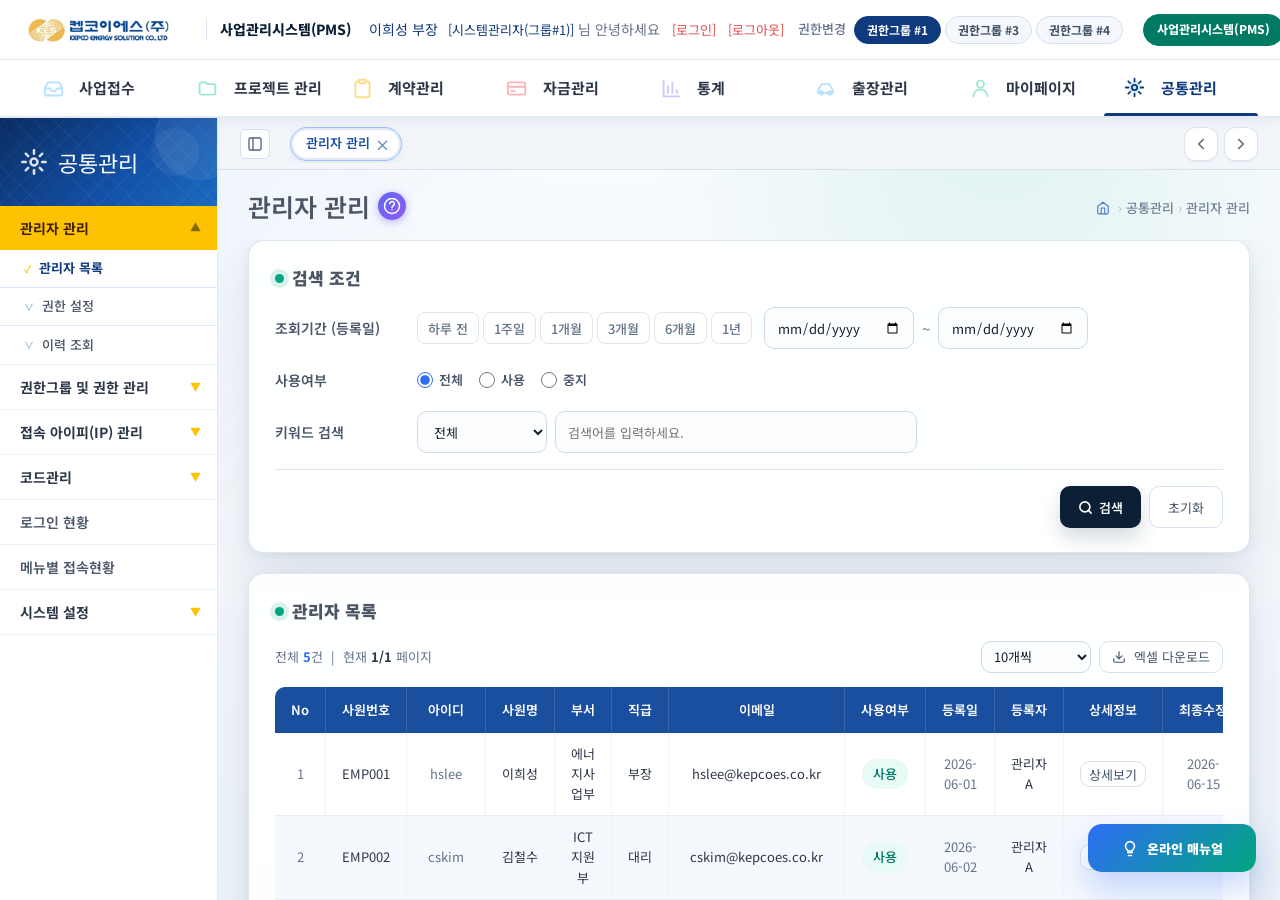
==== commit 7e6b6ea7: "feat: 사업접수현황 조회 및 신규 프로젝트 생성 기능 구현, 기획 문서 추가" ====
--- a/index.html
+++ b/index.html
@@ -2496,7 +2496,8 @@
       grid-template-columns: repeat(var(--menu-count, 11), minmax(0, 1fr));
       align-items: center;
       justify-content: stretch;
-      gap: 4px;
+      /* 메가메뉴와 동일하게 여백 없이 균등 분할해 각 1Depth 중심선을 맞춘다. */
+      gap: 0;
       min-width: 0;
       width: 100%;
       min-height: 46px;
@@ -2638,8 +2639,10 @@
     /* ── 전체폭 메가 드롭다운 (hover 시 표시) ── */
     .top-mega-menu {
       position: absolute;
-      left: 0;
-      right: 0;
+      /* GNB 메뉴 영역(.lnb의 좌우 22px 여백)과 같은 기준선을 사용한다.
+         그래서 hover 시 펼쳐지는 각 메가 컬럼의 중심이 대메뉴 중심과 일치한다. */
+      left: 22px;
+      right: 22px;
       top: 100%;
       z-index: 400;
       display: none;
@@ -3387,8 +3390,9 @@
         display: none;
       }
       .top-mega-menu {
-        left: 12px;
-        right: 12px;
+        /* 축소 화면에서도 GNB의 좌우 padding(14px)과 정렬 */
+        left: 14px;
+        right: 14px;
         grid-template-columns: repeat(2, minmax(140px, 1fr));
         max-height: 62vh;
         overflow-y: auto;
@@ -3745,6 +3749,7 @@
 
     <div class="header-center">
       <span id="user-greeting">이희성 부장</span> 님 안녕하세요
+      <a href="#" class="logout-btn" onclick="selectMenu('login-1','로그인'); return false;">[로그인]</a>
       <a href="#" class="logout-btn" onclick="alert('로그아웃 되었습니다.')">[로그아웃]</a>
     </div>
 
@@ -4020,17 +4025,18 @@
     /* ── 메뉴 데이터 (1Depth 메뉴 업데이트) ── */
     const menuData = [
       {
-        id: 'menu-login', label: '로그인',
-        icon: 'login', iconBg: '#dde8f8',
+        id: 'menu-biz', label: '사업접수',
+        icon: 'inbox', iconBg: '#dde8f8',
         children: [
-          { id: 'login-1', label: '로그인' }
+          { id: 'rec-create', label: '신규 프로젝트 생성' },
+          { id: 'rec-status', label: '사업접수현황 조회' }
         ]
       },
       {
-        id: 'menu-rec', label: '접수관리',
-        icon: 'inbox', iconBg: '#dde8f8',
+        id: 'menu-proj', label: '프로젝트 관리',
+        icon: 'layout', iconBg: '#dde8f8',
         children: [
-          { id: 'rec-1', label: '접수현황 및 관리' }
+          { id: 'proj-1', label: '프로젝트 현황' }
         ]
       },
       {
@@ -4041,28 +4047,15 @@
         ]
       },
       {
-        id: 'menu-rep', label: '상환관리',
+        id: 'menu-fund', label: '자금관리',
         icon: 'credit-card', iconBg: '#e3f9ed',
         children: [
-          { id: 'rep-1', label: '상환 스케줄' }
-        ]
-      },
-      {
-        id: 'menu-acc', label: '결산현황',
-        icon: 'wallet', iconBg: '#fff1e0',
-        children: [
+          { id: 'rep-1', label: '상환 스케줄' },
           { id: 'acc-1', label: '월별/연도별 결산' }
         ]
       },
       {
-        id: 'menu-trip', label: '출장관리',
-        icon: 'car', iconBg: '#dde8f8',
-        children: [
-          { id: 'trip-1', label: '출장신청 및 내역' }
-        ]
-      },
-      {
-        id: 'menu-stat-analysis', label: '통계(분석)',
+        id: 'menu-stat-analysis', label: '통계',
         icon: 'bar-chart', iconBg: '#e3f9ed',
         children: [
           { id: 'stat-analysis-1', label: '종합현황' },
@@ -4075,6 +4068,20 @@
         ]
       },
       {
+        id: 'menu-trip', label: '출장관리',
+        icon: 'car', iconBg: '#dde8f8',
+        children: [
+          { id: 'trip-1', label: '출장신청 및 내역' }
+        ]
+      },
+      {
+        id: 'menu-mypage', label: '마이페이지',
+        icon: 'user', iconBg: '#fdecec',
+        children: [
+          { id: 'mypage-1', label: '내 정보' }
+        ]
+      },
+      {
         id: 'menu-common', label: '공통관리',
         icon: 'settings', iconBg: '#f1f5f9',
         children: [
@@ -4083,26 +4090,21 @@
           { id: 'common-3', label: '접속 아이피(IP) 관리' },
           { id: 'common-4', label: '코드관리' },
           { id: 'common-5', label: '로그인 현황' },
-          { id: 'common-6', label: '메뉴별 접속현황' }
-        ]
-      },
-      {
-        id: 'menu-config', label: '환경설정',
-        icon: 'wrench', iconBg: '#fdecec',
-        children: [
-          { id: 'config-1', label: '시스템 설정' }
+          { id: 'common-6', label: '메뉴별 접속현황' },
+          { id: 'common-7', label: '시스템 설정' }
         ]
       }
     ];
 
     const tabData = {
-      'login-1': ['로그인'],
-      'rec-1':    ['접수 목록', '접수 등록'],
-      'dsn-1':    ['설계 목록', '설계 등록'],
-      'con-1':    ['계약 목록', '계약 등록'],
-      'rep-1':    ['상환 스케줄러', '상환 수금등록'],
-      'acc-1':    ['결산 목록', '결산 세부현황'],
-      'trip-1':   ['출장 신청', '출장 정산'],
+      'login-1':   ['로그인'],
+      'rec-create': ['신규 프로젝트 생성'],
+      'rec-status': ['사업접수현황 조회'],
+      'proj-1':    ['프로젝트 목록', '프로젝트 상세'],
+      'con-1':     ['계약 목록', '계약 등록'],
+      'rep-1':     ['상환 스케줄러', '상환 수금등록'],
+      'acc-1':     ['결산 목록', '결산 세부현황'],
+      'trip-1':    ['출장 신청', '출장 정산'],
       'stat-analysis-1': ['종합현황'],
       'stat-analysis-2': ['연도별 추이'],
       'stat-analysis-3': ['부서/분야별 현황'],
@@ -4110,19 +4112,20 @@
       'stat-analysis-5': ['상환/회수 현황'],
       'stat-analysis-6': ['수익율 분석'],
       'stat-analysis-7': ['상환스케쥴 현황'],
-      'common-1': ['관리자 목록', '권한 설정', '이력 조회'],
-      'common-2': ['검색/조회', '권한그룹 추가하기'],
-      'common-3': ['IP 목록', 'IP 등록'],
-      'common-4': ['코드 목록', '코드 등록'],
-      'common-5': ['로그인 현황'],
-      'common-6': ['메뉴별 접속현황'],
-      'config-1': ['시스템 옵션', '코드 관리'],
+      'mypage-1':  ['내 정보'],
+      'common-1':  ['관리자 목록', '권한 설정', '이력 조회'],
+      'common-2':  ['검색/조회', '권한그룹 추가하기'],
+      'common-3':  ['IP 목록', 'IP 등록'],
+      'common-4':  ['코드 목록', '코드 등록'],
+      'common-5':  ['로그인 현황'],
+      'common-6':  ['메뉴별 접속현황'],
+      'common-7':  ['시스템 옵션', '코드 관리'],
     };
 
     function addPrototypeSubMenus() {
       const temporaryLabels = ['A 서브메뉴', 'B 서브메뉴', 'C 서브메뉴'];
       menuData.forEach(parent => {
-        if (parent.id === 'menu-login' || parent.children.length > 1) return;
+        if (parent.children.length > 1) return;
         temporaryLabels.forEach((label, index) => {
           const childId = `${parent.id}-temp-${index + 1}`;
           parent.children.push({ id: childId, label });
@@ -4180,6 +4183,23 @@
       { id: 4, empNo: 'EMP004', username: 'gdhong', name: '홍길동', dept: '에너지사업부', position: '차장', email: 'gdhong@kepcoes.co.kr', status: '중지', regDate: '2026-05-15 09:00:00', regUser: '관리자A', editDate: '2026-05-30 18:22:15', ip: '192.168.10.14', authGroups: ['4'] },
       { id: 5, empNo: 'EMP005', username: 'mkchoi', name: '최미경', dept: '재무관리부', position: '사원', email: 'mkchoi@kepcoes.co.kr', status: '사용', regDate: '2026-06-10 11:30:24', regUser: '이희성', editDate: '2026-06-11 10:05:59', ip: '192.168.10.15', authGroups: ['3', '4'] }
     ];
+
+    // 사업접수 화면용 프로토타입 데이터
+    let projectReceiptList = [
+      { id: 1, receiptNo: 'PRJ-2026-0008', projectName: 'OO산업 공장 에너지효율화 사업', customer: 'OO산업(주)', type: 'ESCO', manager: '김철수', receiptDate: '2026-06-20', status: '접수완료', budget: '1,250,000,000' },
+      { id: 2, receiptNo: 'PRJ-2026-0007', projectName: '공공청사 LED 교체 사업', customer: 'OO시청', type: '시설개선', manager: '박영희', receiptDate: '2026-06-18', status: '검토중', budget: '480,000,000' },
+      { id: 3, receiptNo: 'PRJ-2026-0006', projectName: '태양광 자가소비형 구축 사업', customer: 'OO물류센터', type: '신재생', manager: '이희성', receiptDate: '2026-06-15', status: '승인완료', budget: '920,000,000' },
+      { id: 4, receiptNo: 'PRJ-2026-0005', projectName: '냉난방 설비 고효율화 사업', customer: 'OO대학교', type: 'ESCO', manager: '김철수', receiptDate: '2026-06-11', status: '보완요청', budget: '760,000,000' },
+      { id: 5, receiptNo: 'PRJ-2026-0004', projectName: '스마트 에너지 관리시스템 구축', customer: 'OO병원', type: '시설개선', manager: '박영희', receiptDate: '2026-06-04', status: '접수완료', budget: '315,000,000' }
+    ];
+
+    let projectList = [
+      { id: 1, no: 'PJ-2026-0012', name: 'OO산업 공장 에너지효율화 사업', customer: 'OO산업(주)', type: 'ESCO', manager: '김철수', start: '2026-06-01', end: '2027-05-31', progress: 35, status: '진행중', amount: '1,250,000,000' },
+      { id: 2, no: 'PJ-2026-0011', name: '공공청사 LED 교체 사업', customer: 'OO시청', type: '시설개선', manager: '박영희', start: '2026-05-15', end: '2026-11-30', progress: 62, status: '진행중', amount: '480,000,000' },
+      { id: 3, no: 'PJ-2026-0010', name: '태양광 자가소비형 구축 사업', customer: 'OO물류센터', type: '신재생', manager: '이희성', start: '2026-04-01', end: '2026-09-30', progress: 78, status: '완료예정', amount: '920,000,000' },
+      { id: 4, no: 'PJ-2026-0009', name: '냉난방 설비 고효율화 사업', customer: 'OO대학교', type: 'ESCO', manager: '김철수', start: '2026-06-10', end: '2027-01-31', progress: 10, status: '준비중', amount: '760,000,000' }
+    ];
+    let selectedProjectId = 1;
 
     let currentActiveMenuId = 'common-1';
     let currentActiveTab    = '관리자 목록';
@@ -4618,54 +4638,16 @@
       const contentsArea = document.querySelector('.contents-area');
       if (contentsArea) contentsArea.classList.toggle('login-content', childId === 'login-1');
       
-      // Render sub-page tabs if the menu item has multiple sub-tabs defined in tabData
-      const subTabs = tabData[childId] || [];
-      if (subTabs.length > 1) {
-        const subTabNav = document.createElement('div');
-        subTabNav.className = 'sub-page-tabs';
-        subTabNav.style.display = 'flex';
-        subTabNav.style.gap = '8px';
-        subTabNav.style.marginBottom = '16px';
-        subTabNav.style.borderBottom = '1px solid var(--border)';
-        subTabNav.style.paddingBottom = '8px';
-        
-        subTabs.forEach(st => {
-          const btn = document.createElement('button');
-          btn.textContent = st;
-          btn.style.padding = '6px 16px';
-          btn.style.border = '1px solid var(--border)';
-          btn.style.borderRadius = '20px';
-          btn.style.fontSize = '13px';
-          btn.style.fontWeight = '700';
-          btn.style.cursor = 'pointer';
-          btn.style.transition = 'all 0.15s ease';
-          
-          if (st === tabName) {
-            btn.style.backgroundColor = 'var(--blue)';
-            btn.style.color = '#ffffff';
-            btn.style.borderColor = 'var(--blue)';
-          } else {
-            btn.style.backgroundColor = 'var(--bg2)';
-            btn.style.color = 'var(--text-muted)';
-            btn.style.borderColor = 'var(--border)';
-          }
-          
-          btn.onmouseover = () => {
-            if (st !== tabName) btn.style.backgroundColor = 'var(--blue-lt)';
-          };
-          btn.onmouseout = () => {
-            if (st !== tabName) btn.style.backgroundColor = 'var(--bg2)';
-          };
-          
-          btn.onclick = () => selectMenu(childId, st);
-          subTabNav.appendChild(btn);
-        });
-        
-        contentsContainer.appendChild(subTabNav);
-      }
-
       if (childId === 'login-1') {
         contentsContainer.appendChild(getLoginTemplate());
+      } else if (childId === 'rec-create') {
+        contentsContainer.appendChild(getProjectReceiptCreateTemplate());
+      } else if (childId === 'rec-status') {
+        contentsContainer.appendChild(getProjectReceiptStatusTemplate());
+      } else if (childId === 'proj-1' && tabName === '프로젝트 목록') {
+        contentsContainer.appendChild(getProjectListTemplate());
+      } else if (childId === 'proj-1' && tabName === '프로젝트 상세') {
+        contentsContainer.appendChild(getProjectDetailTemplate());
       } else if (childId === 'common-2' && tabName === '검색/조회') {
         contentsContainer.appendChild(getAuthGroupListTemplate());
       } else if (childId === 'common-2' && tabName === '권한그룹 추가하기') {
@@ -4696,6 +4678,200 @@
         }
         contentsContainer.appendChild(getReadyTemplate(path));
       }
+    }
+
+    /* 프로젝트 관리 - 목록 */
+    function getProjectListTemplate() {
+      const wrapper = document.createElement('div');
+      wrapper.innerHTML = `
+        <div class="card search-card" style="margin-bottom:16px;">
+          <div class="card-title">검색 조건</div>
+          <div class="form-row">
+            <div class="form-group"><label>프로젝트 기간</label><div style="display:flex; align-items:center; gap:8px;"><input id="project-from" class="form-control" type="date"><span style="color:var(--text-muted);">~</span><input id="project-to" class="form-control" type="date"></div></div>
+            <div class="form-group"><label>진행상태</label><select id="project-status" class="form-control"><option value="전체">전체</option><option>준비중</option><option>진행중</option><option>완료예정</option><option>완료</option></select></div>
+          </div>
+          <div class="form-row">
+            <div class="form-group"><label>사업구분</label><select id="project-type" class="form-control"><option value="전체">전체</option><option>ESCO</option><option>시설개선</option><option>신재생</option></select></div>
+            <div class="form-group"><label>검색어</label><div style="display:flex; gap:8px;"><select id="project-key" class="form-control" style="width:130px; flex:0 0 auto;"><option value="all">전체</option><option value="name">프로젝트명</option><option value="customer">고객사명</option><option value="manager">담당자</option></select><input id="project-word" class="form-control" placeholder="검색어를 입력하세요."></div></div>
+          </div>
+          <div style="display:flex; justify-content:center; gap:8px; margin-top:18px;"><button class="btn btn-primary" id="project-search">${uiIcon('search')} 검색</button><button class="btn btn-outline" id="project-reset">초기화</button></div>
+        </div>
+        <div class="card">
+          <div style="display:flex; justify-content:space-between; align-items:center; margin-bottom:14px;"><div class="card-title" style="margin:0;">프로젝트 목록</div><button class="btn btn-outline" id="project-excel" style="height:32px; padding:0 12px; font-size:13px;">${uiIcon('download')} 다운로드(Excel)</button></div>
+          <div style="font-size:13px; color:var(--text-muted); margin-bottom:12px;">전체 <strong id="project-total" style="color:var(--blue);">0</strong>건</div>
+          <div class="table-container"><table class="data-table" style="min-width:2800px;"><thead><tr><th>순번</th><th>프로젝트 계약번호</th><th>등록일</th><th>계약체결일</th><th>사업명</th><th>계약형태</th><th>에너지사용자</th><th>소재지</th><th>진행상태</th><th>총사업금액</th><th>투자금액</th><th>투자적격지</th><th>투자적격률</th><th>공사단계</th><th>준공예정일</th><th>상환완료일</th><th>계약변경 건수</th><th>발주계약 건수</th><th>담당자</th><th>담당부서</th><th>대상설비</th><th>사업구분</th><th>상세</th></tr></thead><tbody id="project-table"></tbody></table></div>
+        </div>`;
+      setTimeout(() => {
+        const statusClass = status => ({ '준비중':'badge-secondary', '진행중':'badge-success', '완료예정':'badge-warning', '완료':'badge-secondary' }[status] || 'badge-secondary');
+        const render = () => {
+          const from=wrapper.querySelector('#project-from').value, to=wrapper.querySelector('#project-to').value, status=wrapper.querySelector('#project-status').value, type=wrapper.querySelector('#project-type').value, key=wrapper.querySelector('#project-key').value, word=wrapper.querySelector('#project-word').value.trim().toLowerCase();
+          const rows=projectList.filter(row => (!from || row.start >= from) && (!to || row.end <= to) && (status === '전체' || row.status === status) && (type === '전체' || row.type === type) && (!word || (key === 'all' ? [row.name,row.customer,row.manager,row.no].join(' ') : row[key]).toLowerCase().includes(word)));
+          wrapper.querySelector('#project-total').textContent=rows.length;
+          wrapper.querySelector('#project-table').innerHTML=rows.length ? rows.map((row,index) => { const stage=row.progress >= 70 ? '준공' : row.progress >= 30 ? '공사중' : '계약품의중'; const eligibility=row.progress >= 30 ? '적격' : '검토중'; return `<tr><td style="text-align:center; color:var(--text-muted);">${index + 1}</td><td>${row.no}</td><td>${row.start}</td><td>${row.start}</td><td style="font-weight:700; white-space:nowrap;">${row.name}</td><td>${row.type}</td><td>${row.customer}</td><td>경기도 안산시</td><td style="text-align:center;"><span class="badge ${statusClass(row.status)}">${row.status}</span></td><td style="text-align:right;">${row.amount}원</td><td style="text-align:right;">${row.amount}원</td><td style="text-align:center;">${eligibility}</td><td style="text-align:center;">100%</td><td style="text-align:center;">${stage}</td><td>${row.end}</td><td>${row.end}</td><td style="text-align:center;">0건</td><td style="text-align:center;">1건</td><td>${row.manager}</td><td>에너지사업부</td><td>고효율 설비</td><td>${row.type}</td><td style="text-align:center;"><button type="button" class="btn btn-outline project-detail" data-id="${row.id}" style="height:26px; padding:0 8px; font-size:12px;">상세보기</button></td></tr>`; }).join('') : '<tr><td colspan="23" style="padding:36px; color:var(--text-muted); text-align:center;">조회된 프로젝트가 없습니다.</td></tr>';
+          wrapper.querySelectorAll('.project-detail').forEach(button => button.onclick=()=>{ selectedProjectId=Number(button.dataset.id); selectMenu('proj-1','프로젝트 상세'); });
+        };
+        wrapper.querySelector('#project-search').onclick=render;
+        wrapper.querySelector('#project-reset').onclick=()=>{ wrapper.querySelectorAll('input').forEach(input=>input.value=''); wrapper.querySelectorAll('select').forEach(select=>select.selectedIndex=0); render(); };
+        wrapper.querySelector('#project-excel').onclick=()=>alert('프로젝트 목록이 엑셀(.xlsx) 파일로 다운로드되었습니다.');
+        render();
+      },0);
+      return wrapper;
+    }
+
+    /* 프로젝트 관리 - 상세 */
+    function getProjectDetailTemplate() {
+      const wrapper=document.createElement('div');
+      wrapper.innerHTML=`
+        <div class="card">
+          <div class="card-title">프로젝트 상세</div>
+          <p style="margin-top:-6px; margin-bottom:18px; font-size:13px; color:var(--text-muted);">계약 기본정보와 투자·공사 진행 현황을 확인하고 변경할 수 있습니다.</p>
+          <div style="border-top:1px solid var(--border); padding-top:4px;"><div class="card-title" style="font-size:15px; margin:18px 0 14px;">프로젝트 기본정보</div>
+            <div class="form-row"><div class="form-group"><label>프로젝트명 <span class="required">*</span></label><input id="new-project-name" class="form-control" placeholder="프로젝트명을 입력하세요."></div><div class="form-group"><label>사업구분 <span class="required">*</span></label><select id="new-project-type" class="form-control"><option value="">선택하세요</option><option>ESCO</option><option>시설개선</option><option>신재생</option></select></div></div>
+            <div class="form-row"><div class="form-group"><label>고객사명 <span class="required">*</span></label><input id="new-project-customer" class="form-control" placeholder="고객사명 또는 기관명을 입력하세요."></div><div class="form-group"><label>프로젝트 담당자 <span class="required">*</span></label><select id="new-project-manager" class="form-control"><option value="">선택하세요</option><option>이희성</option><option>김철수</option><option>박영희</option></select></div></div>
+            <div class="form-row"><div class="form-group"><label>프로젝트 기간 <span class="required">*</span></label><div style="display:flex; align-items:center; gap:8px;"><input id="new-project-start" class="form-control" type="date"><span style="color:var(--text-muted);">~</span><input id="new-project-end" class="form-control" type="date"></div></div><div class="form-group"><label>계약금액</label><div style="display:flex; align-items:center; gap:8px;"><input id="new-project-amount" class="form-control" inputmode="numeric" placeholder="숫자만 입력하세요."><span style="color:var(--text-muted);">원</span></div></div></div>
+          </div>
+          <div style="border-top:1px solid var(--border); margin-top:8px; padding-top:4px;"><div class="card-title" style="font-size:15px; margin:18px 0 14px;">추진 계획</div><div class="form-group"><label>프로젝트 추진 내용</label><textarea id="new-project-note" class="form-control" rows="5" style="resize:vertical;" placeholder="주요 추진 일정, 관리 사항 등을 입력하세요."></textarea></div></div>
+          <div style="display:flex; justify-content:flex-end; gap:8px; margin-top:24px; padding-top:16px; border-top:1px solid var(--border);"><button type="button" class="btn btn-outline" id="new-project-cancel">목록</button><button type="button" class="btn btn-primary" id="new-project-save">${uiIcon('check')} 저장</button></div>
+        </div>`;
+      setTimeout(()=>{
+        const project = projectList.find(item => item.id === selectedProjectId) || projectList[0];
+        wrapper.querySelector('#new-project-name').value = project.name;
+        wrapper.querySelector('#new-project-type').value = project.type;
+        wrapper.querySelector('#new-project-customer').value = project.customer;
+        wrapper.querySelector('#new-project-manager').value = project.manager;
+        wrapper.querySelector('#new-project-start').value = project.start;
+        wrapper.querySelector('#new-project-end').value = project.end;
+        wrapper.querySelector('#new-project-amount').value = project.amount;
+        wrapper.querySelector('#new-project-note').value = `${project.no} 프로젝트의 계약·공사 진행 현황을 관리합니다.`;
+        wrapper.querySelector('#new-project-amount').addEventListener('input',event=>event.target.value=event.target.value.replace(/[^0-9]/g,'').replace(/\B(?=(\d{3})+(?!\d))/g,','));
+        wrapper.querySelector('#new-project-cancel').onclick=()=>selectMenu('proj-1','프로젝트 목록');
+        wrapper.querySelector('#new-project-save').onclick=()=>{
+          const name=wrapper.querySelector('#new-project-name').value.trim(), type=wrapper.querySelector('#new-project-type').value, customer=wrapper.querySelector('#new-project-customer').value.trim(), manager=wrapper.querySelector('#new-project-manager').value, start=wrapper.querySelector('#new-project-start').value, end=wrapper.querySelector('#new-project-end').value;
+          if(!name||!type||!customer||!manager||!start||!end){alert('필수(*) 항목을 모두 입력해 주세요.');return;}
+          Object.assign(project, { name, customer, type, manager, start, end, amount:wrapper.querySelector('#new-project-amount').value||'0' });
+          alert('프로젝트 정보가 저장되었습니다.'); selectMenu('proj-1','프로젝트 목록');
+        };
+      },0);
+      return wrapper;
+    }
+
+    /* 사업접수 - 신규 프로젝트 생성 */
+    function getProjectReceiptCreateTemplate() {
+      const wrapper = document.createElement('div');
+      wrapper.innerHTML = `
+        <div class="card" style="margin-bottom:16px;">
+          <div class="card-title">신규 프로젝트 생성</div>
+          <p style="margin-top:-6px; margin-bottom:18px; font-size:13px; color:var(--text-muted);">사업 기본정보와 담당 정보를 입력하여 신규 프로젝트 접수를 등록합니다. <span class="required">*</span> 표시는 필수 입력 항목입니다.</p>
+          <div style="padding-top:4px; border-top:1px solid var(--border);">
+            <div class="card-title" style="font-size:15px; margin:18px 0 14px;">기본 정보</div>
+            <div class="form-row">
+              <div class="form-group"><label>프로젝트명 <span class="required">*</span></label><input id="receipt-project-name" class="form-control" type="text" placeholder="프로젝트명을 입력하세요."></div>
+              <div class="form-group"><label>사업구분 <span class="required">*</span></label><select id="receipt-type" class="form-control"><option value="">선택하세요</option><option>ESCO</option><option>시설개선</option><option>신재생</option><option>기타</option></select></div>
+            </div>
+            <div class="form-row">
+              <div class="form-group"><label>고객사명 <span class="required">*</span></label><input id="receipt-customer" class="form-control" type="text" placeholder="고객사명 또는 기관명을 입력하세요."></div>
+              <div class="form-group"><label>사업 담당자 <span class="required">*</span></label><select id="receipt-manager" class="form-control"><option value="">선택하세요</option><option>이희성</option><option>김철수</option><option>박영희</option></select></div>
+            </div>
+            <div class="form-row">
+              <div class="form-group"><label>예상 사업비</label><div style="display:flex; align-items:center; gap:8px;"><input id="receipt-budget" class="form-control" type="text" inputmode="numeric" placeholder="숫자만 입력하세요."><span style="white-space:nowrap; color:var(--text-muted);">원</span></div></div>
+              <div class="form-group"><label>예상 착수일</label><input id="receipt-start-date" class="form-control" type="date"></div>
+            </div>
+          </div>
+          <div style="padding-top:4px; border-top:1px solid var(--border); margin-top:8px;">
+            <div class="card-title" style="font-size:15px; margin:18px 0 14px;">접수 상세</div>
+            <div class="form-row">
+              <div class="form-group"><label>고객 담당자명</label><input id="receipt-contact-name" class="form-control" type="text" placeholder="담당자 성명을 입력하세요."></div>
+              <div class="form-group"><label>연락처</label><input id="receipt-contact-tel" class="form-control" type="tel" placeholder="예: 02-0000-0000"></div>
+            </div>
+            <div class="form-group"><label>사업 개요 및 요청사항</label><textarea id="receipt-description" class="form-control" rows="5" style="resize:vertical;" placeholder="사업 목적, 주요 설비, 요청사항 등을 입력하세요."></textarea></div>
+            <div class="form-group"><label>첨부파일</label><div style="display:flex; align-items:center; gap:10px;"><input id="receipt-file" type="file" style="max-width:360px;"><span style="font-size:12px; color:var(--text-muted);">사업 관련 제안서·현장자료 등을 첨부할 수 있습니다.</span></div></div>
+          </div>
+          <div style="display:flex; justify-content:flex-end; gap:8px; margin-top:24px; padding-top:16px; border-top:1px solid var(--border);">
+            <button type="button" class="btn btn-outline" id="receipt-cancel">취소</button>
+            <button type="button" class="btn btn-primary" id="receipt-save">${uiIcon('check')} 프로젝트 생성</button>
+          </div>
+        </div>`;
+
+      setTimeout(() => {
+        wrapper.querySelector('#receipt-budget').addEventListener('input', event => {
+          event.target.value = event.target.value.replace(/[^0-9]/g, '').replace(/\B(?=(\d{3})+(?!\d))/g, ',');
+        });
+        wrapper.querySelector('#receipt-cancel').onclick = () => selectMenu('rec-status', '사업접수현황 조회');
+        wrapper.querySelector('#receipt-save').onclick = () => {
+          const projectName = wrapper.querySelector('#receipt-project-name').value.trim();
+          const type = wrapper.querySelector('#receipt-type').value;
+          const customer = wrapper.querySelector('#receipt-customer').value.trim();
+          const manager = wrapper.querySelector('#receipt-manager').value;
+          if (!projectName || !type || !customer || !manager) {
+            alert('필수(*) 항목을 모두 입력해 주세요.');
+            return;
+          }
+          const today = new Date().toISOString().slice(0, 10);
+          projectReceiptList.unshift({
+            id: Date.now(), receiptNo: `PRJ-${today.slice(0, 4)}-${String(projectReceiptList.length + 1).padStart(4, '0')}`,
+            projectName, customer, type, manager, receiptDate: today, status: '접수완료',
+            budget: wrapper.querySelector('#receipt-budget').value || '0'
+          });
+          alert('신규 프로젝트가 접수되었습니다.');
+          selectMenu('rec-status', '사업접수현황 조회');
+        };
+      }, 0);
+      return wrapper;
+    }
+
+    /* 사업접수 - 접수현황 조회 */
+    function getProjectReceiptStatusTemplate() {
+      const wrapper = document.createElement('div');
+      wrapper.innerHTML = `
+        <div class="card search-card" style="margin-bottom:16px;">
+          <div class="card-title">검색 조건</div>
+          <div class="search-flex" style="display:flex; flex-direction:column; gap:12px;">
+            <div class="form-row">
+              <div class="form-group"><label>접수기간</label><div style="display:flex; align-items:center; gap:8px;"><input id="receipt-search-from" class="form-control" type="date"><span style="color:var(--text-muted);">~</span><input id="receipt-search-to" class="form-control" type="date"></div></div>
+              <div class="form-group"><label>진행상태</label><select id="receipt-search-status" class="form-control"><option value="전체">전체</option><option>접수완료</option><option>검토중</option><option>보완요청</option><option>승인완료</option></select></div>
+            </div>
+            <div class="form-row">
+              <div class="form-group"><label>사업구분</label><select id="receipt-search-type" class="form-control"><option value="전체">전체</option><option>ESCO</option><option>시설개선</option><option>신재생</option><option>기타</option></select></div>
+              <div class="form-group"><label>검색어</label><div style="display:flex; gap:8px;"><select id="receipt-search-key" class="form-control" style="width:130px; flex:0 0 auto;"><option value="전체">전체</option><option value="projectName">프로젝트명</option><option value="customer">고객사명</option><option value="manager">담당자</option></select><input id="receipt-search-word" class="form-control" type="text" placeholder="검색어를 입력하세요."></div></div>
+            </div>
+          </div>
+          <div style="display:flex; justify-content:center; gap:8px; margin-top:18px;"><button class="btn btn-primary" id="receipt-search">${uiIcon('search')} 검색</button><button class="btn btn-outline" id="receipt-reset">초기화</button></div>
+        </div>
+        <div class="card">
+          <div style="display:flex; align-items:center; justify-content:space-between; margin-bottom:14px;"><div class="card-title" style="margin:0;">사업접수현황</div><div style="display:flex; gap:8px;"><button class="btn btn-outline" id="receipt-excel" style="height:32px; padding:0 12px; font-size:13px;">${uiIcon('download')} 다운로드(Excel)</button><button class="btn btn-primary" id="receipt-new" style="height:32px; padding:0 12px; font-size:13px;">${uiIcon('plus')} 신규 프로젝트 생성</button></div></div>
+          <div style="font-size:13px; color:var(--text-muted); margin-bottom:12px;">전체 <strong id="receipt-total" style="color:var(--blue);">0</strong>건</div>
+          <div class="table-container"><table class="data-table"><thead><tr><th style="width:64px;">No.</th><th>접수번호</th><th>프로젝트명</th><th>고객사</th><th>사업구분</th><th>담당자</th><th>접수일</th><th>진행상태</th><th style="width:88px;">상세</th></tr></thead><tbody id="receipt-table-body"></tbody></table></div>
+          <div class="table-footer" style="margin-top:20px; border-top:1px solid var(--border); padding-top:14px;"><div class="pagination" id="receipt-pagination"></div></div>
+        </div>`;
+      setTimeout(() => {
+        let currentPage = 1;
+        const pageSize = 10;
+        const statusClass = status => ({ '접수완료':'badge-success', '검토중':'badge-warning', '보완요청':'badge-danger', '승인완료':'badge-secondary' }[status] || 'badge-secondary');
+        const filteredRows = () => {
+          const from = wrapper.querySelector('#receipt-search-from').value;
+          const to = wrapper.querySelector('#receipt-search-to').value;
+          const status = wrapper.querySelector('#receipt-search-status').value;
+          const type = wrapper.querySelector('#receipt-search-type').value;
+          const key = wrapper.querySelector('#receipt-search-key').value;
+          const word = wrapper.querySelector('#receipt-search-word').value.trim().toLowerCase();
+          return projectReceiptList.filter(row => (!from || row.receiptDate >= from) && (!to || row.receiptDate <= to) && (status === '전체' || row.status === status) && (type === '전체' || row.type === type) && (!word || (key === '전체' ? [row.projectName,row.customer,row.manager,row.receiptNo].join(' ') : row[key]).toLowerCase().includes(word)));
+        };
+        const render = () => {
+          const rows = filteredRows(); const totalPages = Math.max(1, Math.ceil(rows.length / pageSize)); currentPage = Math.min(currentPage, totalPages);
+          const start = (currentPage - 1) * pageSize; const visible = rows.slice(start, start + pageSize);
+          wrapper.querySelector('#receipt-total').textContent = rows.length;
+          wrapper.querySelector('#receipt-table-body').innerHTML = visible.length ? visible.map((row, index) => `<tr><td style="text-align:center; color:var(--text-muted);">${start + index + 1}</td><td>${row.receiptNo}</td><td style="font-weight:700;">${row.projectName}</td><td>${row.customer}</td><td>${row.type}</td><td>${row.manager}</td><td>${row.receiptDate}</td><td style="text-align:center;"><span class="badge ${statusClass(row.status)}">${row.status}</span></td><td style="text-align:center;"><button type="button" class="btn btn-outline receipt-detail" data-id="${row.id}" style="height:26px; padding:0 8px; font-size:12px;">상세보기</button></td></tr>`).join('') : '<tr><td colspan="9" style="padding:36px; color:var(--text-muted); text-align:center;">조회된 사업접수 내역이 없습니다.</td></tr>';
+          wrapper.querySelector('#receipt-pagination').innerHTML = Array.from({length: totalPages}, (_, i) => `<button class="page-btn ${i + 1 === currentPage ? 'active' : ''}" data-page="${i + 1}">${i + 1}</button>`).join('');
+          wrapper.querySelectorAll('.page-btn').forEach(button => button.onclick = () => { currentPage = Number(button.dataset.page); render(); });
+          wrapper.querySelectorAll('.receipt-detail').forEach(button => button.onclick = () => { const row = projectReceiptList.find(item => item.id === Number(button.dataset.id)); alert(`${row.projectName}\n접수번호: ${row.receiptNo}\n고객사: ${row.customer}\n진행상태: ${row.status}`); });
+        };
+        wrapper.querySelector('#receipt-search').onclick = () => { currentPage = 1; render(); };
+        wrapper.querySelector('#receipt-reset').onclick = () => { wrapper.querySelectorAll('input').forEach(input => input.value = ''); wrapper.querySelectorAll('select').forEach(select => select.selectedIndex = 0); currentPage = 1; render(); };
+        wrapper.querySelector('#receipt-new').onclick = () => selectMenu('rec-create', '신규 프로젝트 생성');
+        wrapper.querySelector('#receipt-excel').onclick = () => alert('사업접수현황 목록이 엑셀(.xlsx) 파일로 다운로드되었습니다.');
+        render();
+      }, 0);
+      return wrapper;
     }
 
     /* 관리자 목록 템플릿 */
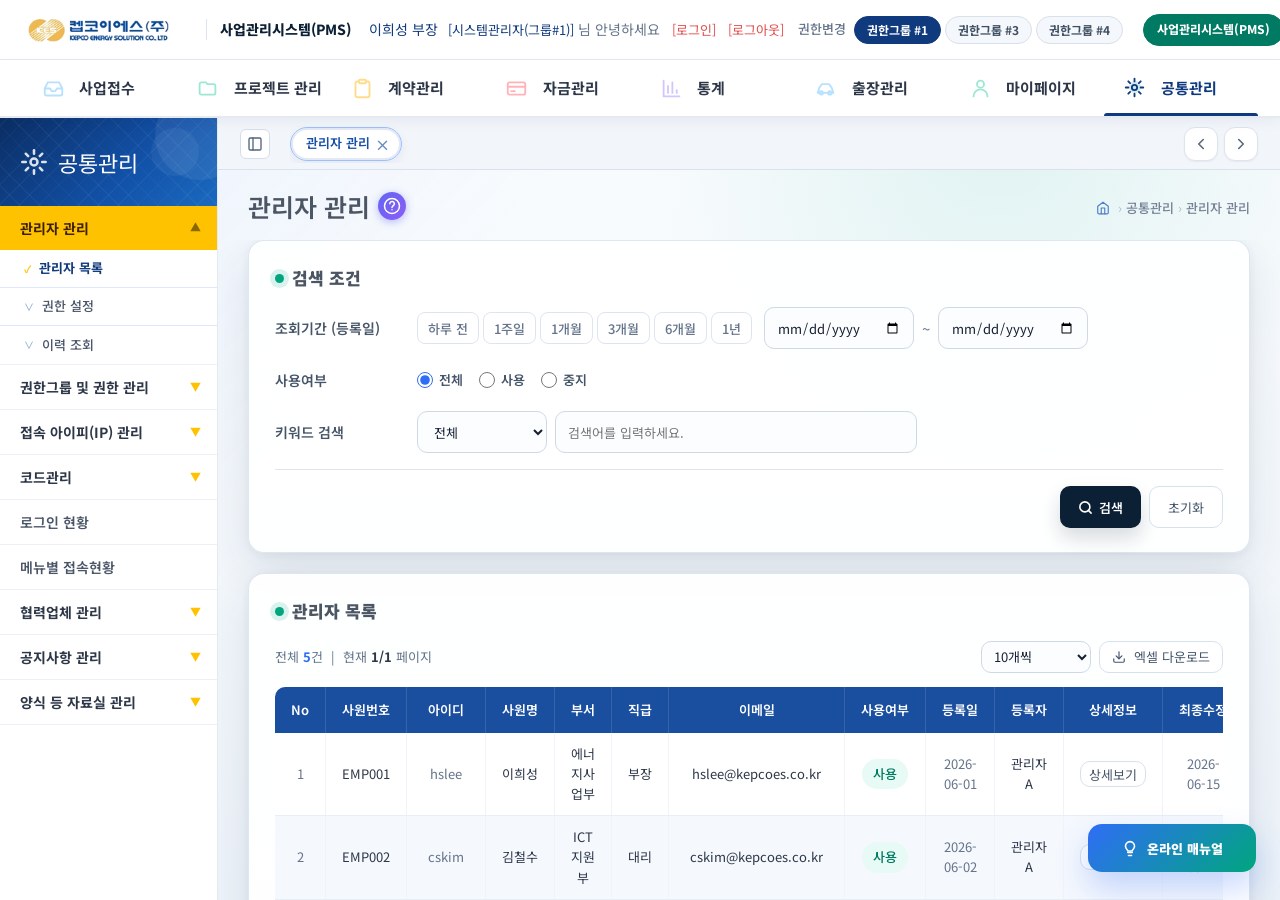
==== commit d8b35c44: "feat: 공통관리 하위 메뉴 구조 업데이트 - '시스템 설정' 제거 - 협력업체 관리 (common-7) 추가 — 탭: 협력업체 목록, 협력업체 등록 - 공지사항 관리 (comm" ====
--- a/index.html
+++ b/index.html
@@ -2691,10 +2691,12 @@
       display: none;
     }
     .mega-item {
-      display: block;
+      display: flex;
+      align-items: center;
+      gap: 7px;
       min-height: auto;
       width: 100%;
-      padding: 7px 4px;
+      padding: 7px 6px;
       border: 0;
       border-radius: 0;
       background: transparent;
@@ -2702,13 +2704,19 @@
       font-size: 14px;
       font-weight: 500;
       line-height: 1.4;
-      text-align: center;
+      text-align: left;
       cursor: pointer;
       position: relative;
       transition: color 0.15s;
     }
     .mega-item::before {
-      display: none;
+      content: '';
+      width: 4px;
+      height: 4px;
+      flex: 0 0 4px;
+      border-radius: 50%;
+      background: currentColor;
+      opacity: 0.7;
     }
     .mega-item:hover {
       background: transparent;
@@ -2721,7 +2729,7 @@
       font-weight: 800;
       box-shadow: none;
     }
-    .mega-item.active::before { display: none; }
+    .mega-item.active::before { display: block; }
     /* .menu-2depth-item — 개별 드롭다운 비활성화(display:none), 스타일 유지 */
     .menu-2depth-item {
       display: none;
@@ -4091,7 +4099,9 @@
           { id: 'common-4', label: '코드관리' },
           { id: 'common-5', label: '로그인 현황' },
           { id: 'common-6', label: '메뉴별 접속현황' },
-          { id: 'common-7', label: '시스템 설정' }
+          { id: 'common-7', label: '협력업체 관리' },
+          { id: 'common-8', label: '공지사항 관리' },
+          { id: 'common-9', label: '양식 등 자료실 관리' }
         ]
       }
     ];
@@ -4119,7 +4129,9 @@
       'common-4':  ['코드 목록', '코드 등록'],
       'common-5':  ['로그인 현황'],
       'common-6':  ['메뉴별 접속현황'],
-      'common-7':  ['시스템 옵션', '코드 관리'],
+      'common-7':  ['협력업체 목록', '협력업체 등록'],
+      'common-8':  ['공지사항 목록', '공지사항 등록'],
+      'common-9':  ['자료실 목록', '자료 등록'],
     };
 
     function addPrototypeSubMenus() {
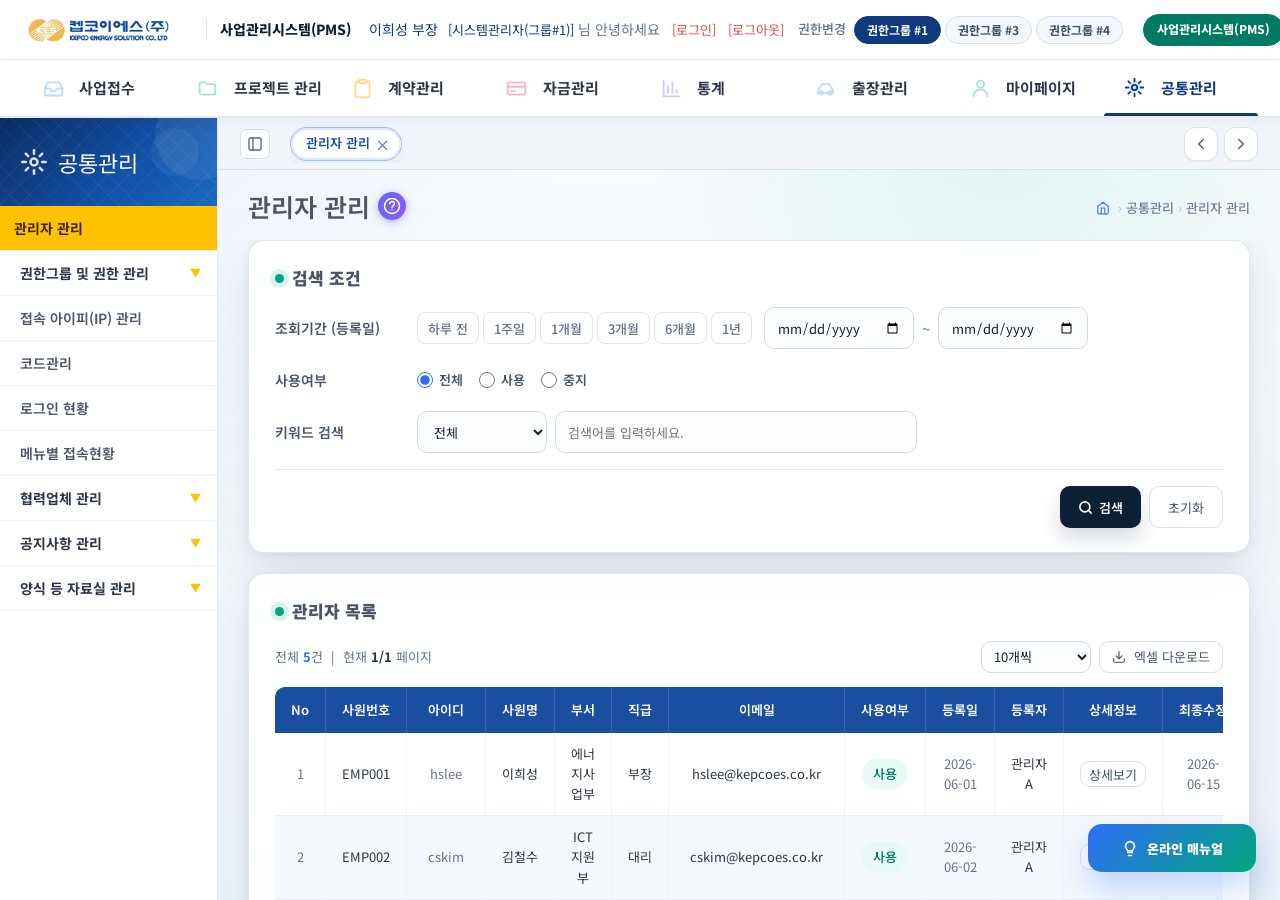
==== commit 115dcc3f: "feat: 공통관리 화면설계 전면 재구현 (common-1~9) PDF 화면설계서 기반으로 공통관리 9개 메뉴 전체 재구현: - 관리자 관리(common-1): 목록+모달 방식으로" ====
--- a/index.html
+++ b/index.html
@@ -1,4 +1,4 @@
-<!DOCTYPE html>
+﻿<!DOCTYPE html>
 <html lang="ko">
 <head>
   <meta charset="UTF-8">
@@ -4123,13 +4123,13 @@
       'stat-analysis-6': ['수익율 분석'],
       'stat-analysis-7': ['상환스케쥴 현황'],
       'mypage-1':  ['내 정보'],
-      'common-1':  ['관리자 목록', '권한 설정', '이력 조회'],
+      'common-1':  ['관리자 목록'],
       'common-2':  ['검색/조회', '권한그룹 추가하기'],
-      'common-3':  ['IP 목록', 'IP 등록'],
-      'common-4':  ['코드 목록', '코드 등록'],
+      'common-3':  ['IP 목록'],
+      'common-4':  ['코드 목록'],
       'common-5':  ['로그인 현황'],
       'common-6':  ['메뉴별 접속현황'],
-      'common-7':  ['협력업체 목록', '협력업체 등록'],
+      'common-7':  ['협력업체 목록', '협력업체 상세'],
       'common-8':  ['공지사항 목록', '공지사항 등록'],
       'common-9':  ['자료실 목록', '자료 등록'],
     };
@@ -4212,6 +4212,47 @@
       { id: 4, no: 'PJ-2026-0009', name: '냉난방 설비 고효율화 사업', customer: 'OO대학교', type: 'ESCO', manager: '김철수', start: '2026-06-10', end: '2027-01-31', progress: 10, status: '준비중', amount: '760,000,000' }
     ];
     let selectedProjectId = 1;
+
+    // ── 협력업체 Mock 데이터 ──
+    let partnerList = [
+      { id:1, code:'02663', name:'큐비트엑스', bizNo:'349-83-01795', ceo:'이홍태, 윤지병', manager:'이희성', managerEmail:'leehee43@naver.com', managerTel:'010-6844-2810', status:'정상', regDate:'2026. 06. 09', regUser:'이희성', editDate:'2026.06.10(이희성)', address:'서울특별시 송파구 중대로 113(대한전기협회 9층)', creditGrade:'AA', debtRatio:'45.2%', sales1:'120억', sales2:'98억', sales3:'85억', constExp:'230억', workers:15, guarantee:'없음', creditISO:'없음', guaranteeType:'이행보증금', guaranteeDetail:'지급보증보험 100%', location:'서울특별시', locationDetail:'송파구', energyManager:'홍길동', contact:'010-1234-5678' },
+      { id:2, code:'01234', name:'한솔에너지솔루션', bizNo:'123-45-67890', ceo:'김한솔', manager:'박철수', managerEmail:'park@hansol.co.kr', managerTel:'010-2345-6789', status:'정상', regDate:'2026. 06. 10', regUser:'이희성', editDate:'2026.06.11(이희성)', address:'경기도 안산시 단원구 원포공원1로 70', creditGrade:'A+', debtRatio:'62.1%', sales1:'85억', sales2:'71억', sales3:'65억', constExp:'185억', workers:12, guarantee:'있음', creditISO:'있음', guaranteeType:'공공기관', guaranteeDetail:'이행보증보험 100%', location:'경기도', locationDetail:'안산시', energyManager:'이관리', contact:'010-5678-9012' },
+      { id:3, code:'03456', name:'그린텍솔루션', bizNo:'234-56-78901', ceo:'최그린', manager:'이무관', managerEmail:'mgr@greentech.co.kr', managerTel:'010-3456-7890', status:'중지', regDate:'2026. 06. 12', regUser:'이희성', editDate:'', address:'서울특별시 강남구 테헤란로 123', creditGrade:'BBB', debtRatio:'88.5%', sales1:'42억', sales2:'38억', sales3:'45억', constExp:'95억', workers:8, guarantee:'없음', creditISO:'없음', guaranteeType:'기타', guaranteeDetail:'', location:'서울특별시', locationDetail:'강남구', energyManager:'김에너지', contact:'010-3456-7890' },
+      { id:4, code:'04567', name:'스마트에너지텍', bizNo:'345-67-89012', ceo:'홍스마트', manager:'김담당', managerEmail:'kim@smartenergy.co.kr', managerTel:'010-4567-8901', status:'정상', regDate:'2026. 06. 13', regUser:'박영희', editDate:'2026.06.15(박영희)', address:'부산광역시 해운대구 센텀중앙로 55', creditGrade:'A', debtRatio:'55.0%', sales1:'67억', sales2:'59억', sales3:'51억', constExp:'143억', workers:10, guarantee:'없음', creditISO:'있음', guaranteeType:'이행보증금', guaranteeDetail:'이행보증보험 100%', location:'부산광역시', locationDetail:'해운대구', energyManager:'신에너지', contact:'010-6789-0123' },
+      { id:5, code:'05678', name:'에코파워시스템', bizNo:'456-78-90123', ceo:'박에코', manager:'최파워', managerEmail:'choi@ecopower.co.kr', managerTel:'010-5678-9012', status:'폐업', regDate:'2026. 06. 01', regUser:'이희성', editDate:'2026.06.20(이희성)', address:'대전광역시 유성구 과학로 125', creditGrade:'C', debtRatio:'145.2%', sales1:'18억', sales2:'22억', sales3:'31억', constExp:'52억', workers:4, guarantee:'없음', creditISO:'없음', guaranteeType:'기타', guaranteeDetail:'', location:'대전광역시', locationDetail:'유성구', energyManager:'오담당', contact:'010-7890-1234' }
+    ];
+    for (let i = 6; i <= 55; i++) {
+      partnerList.push({
+        id:i, code:String(10000+i).slice(1), name:`에너지파트너스_${i}`, bizNo:`${100+i}-${10+i}-${10000+i}`, ceo:`대표자${i}`, manager:`담당자${i}`, managerEmail:`manager${i}@corp.co.kr`, managerTel:`010-${1000+i}-${2000+i}`,
+        status:i%7===0?'폐업':i%5===0?'중지':'정상', regDate:'2026. 06. 15', regUser:'이희성', editDate:'',
+        address:`서울특별시 강남구 테헤란로 ${i*10}`, creditGrade:['AA','A+','A','BBB'][i%4], debtRatio:`${(30+i).toFixed(1)}%`,
+        sales1:`${50+i}억`, sales2:`${45+i}억`, sales3:`${40+i}억`, constExp:`${100+i*2}억`, workers:5+i%10,
+        guarantee:i%2===0?'있음':'없음', creditISO:i%3===0?'있음':'없음', guaranteeType:'이행보증금', guaranteeDetail:'', location:'서울특별시', locationDetail:'강남구', energyManager:`에너지담당${i}`, contact:`010-${3000+i}-${4000+i}`
+      });
+    }
+    let selectedPartnerId = 1;
+
+    // ── 공지사항 Mock 데이터 ──
+    let noticeList = [
+      { id:1, target:'전체', pinned:'Y', title:"'협력업체 선정 세부기준'이 개정되었습니다.", period:'무관', author:'이희성', regDate:'2026.06.30', postStatus:'게시', views:10235, content:"협력업체 선정 세부기준이 2026년 7월 1일부터 개정 적용됩니다.\n\n주요 변경 내용:\n1. 신용등급 평가 기준 강화 (A- 이상 → A 이상)\n2. 시공경험 3년 누계 기준 상향 (100억 → 150억)\n3. 부채비율 기준 조정 (200% 이하 → 150% 이하)\n\n기존 협력업체는 3개월 유예기간 이후 재평가 예정입니다.", files:['협력업체선정기준_개정안.PDF','개정전후비교표.HWP'] },
+      { id:2, target:'내부', pinned:'Y', title:'2026년 하반기 업무 지침 안내', period:'2026.07.01~2026.07.31', author:'이희성', regDate:'2026.06.25', postStatus:'미게시', views:0, content:'', files:[] },
+      { id:3, target:'외부', pinned:'N', title:'협력업체 계약 양식 변경 안내', period:'무관', author:'박영희', regDate:'2026.06.20', postStatus:'게시', views:3841, content:'', files:['계약양식_변경안내.PDF'] },
+      { id:4, target:'전체', pinned:'N', title:'시스템 정기 점검 안내 (2026.07.05)', period:'2026.07.04~2026.07.06', author:'이희성', regDate:'2026.06.15', postStatus:'게시', views:1234, content:'', files:[] },
+      { id:5, target:'내부', pinned:'N', title:'2026년 상반기 실적 보고 양식 배포', period:'무관', author:'김철수', regDate:'2026.06.10', postStatus:'미게시', views:0, content:'', files:[] }
+    ];
+    let selectedNoticeId = 1;
+    let noticeEditMode = false;
+
+    // ── 자료실 Mock 데이터 ──
+    let resourceList = [
+      { id:1, target:'전체', pinned:'Y', title:'HW_물품계약서', period:'무관', author:'이희성', regDate:'2026.06.30', postStatus:'게시', views:10235, content:'', files:['HW_물품계약서.HWP','작성가이드.PDF'] },
+      { id:2, target:'내부', pinned:'Y', title:'ESCO 사업 표준계약서 (2026년판)', period:'무관', author:'이희성', regDate:'2026.06.25', postStatus:'미게시', views:0, content:'', files:[] },
+      { id:3, target:'외부', pinned:'N', title:'공사대금 정산 신청서 양식', period:'무관', author:'박영희', regDate:'2026.06.20', postStatus:'게시', views:5621, content:'', files:['정산신청서.HWP'] },
+      { id:4, target:'전체', pinned:'N', title:'에너지 진단 보고서 작성 지침', period:'무관', author:'이희성', regDate:'2026.06.15', postStatus:'게시', views:2890, content:'', files:['진단보고서작성지침.PDF'] },
+      { id:5, target:'내부', pinned:'N', title:'2026 업무 매뉴얼 (내부직원용)', period:'무관', author:'김철수', regDate:'2026.06.10', postStatus:'미게시', views:0, content:'', files:[] }
+    ];
+    let selectedResourceId = 1;
+    let resourceEditMode = false;
 
     let currentActiveMenuId = 'common-1';
     let currentActiveTab    = '관리자 목록';
@@ -4660,26 +4701,32 @@
         contentsContainer.appendChild(getProjectListTemplate());
       } else if (childId === 'proj-1' && tabName === '프로젝트 상세') {
         contentsContainer.appendChild(getProjectDetailTemplate());
+      } else if (childId === 'common-1' && tabName === '관리자 목록') {
+        contentsContainer.appendChild(getAdminListTemplate());
       } else if (childId === 'common-2' && tabName === '검색/조회') {
         contentsContainer.appendChild(getAuthGroupListTemplate());
       } else if (childId === 'common-2' && tabName === '권한그룹 추가하기') {
         contentsContainer.appendChild(getAuthGroupSettingTemplate());
-      } else if (childId === 'common-1' && tabName === '관리자 목록') {
-        contentsContainer.appendChild(getAdminListTemplate());
-      } else if (childId === 'common-1' && tabName === '관리자 등록') {
-        contentsContainer.appendChild(getAdminRegisterTemplate());
       } else if (childId === 'common-3' && tabName === 'IP 목록') {
         contentsContainer.appendChild(getAccessIpListTemplate());
-      } else if (childId === 'common-3' && tabName === 'IP 등록') {
-        contentsContainer.appendChild(getAccessIpRegisterTemplate());
       } else if (childId === 'common-4' && tabName === '코드 목록') {
         contentsContainer.appendChild(getCodeListTemplate());
-      } else if (childId === 'common-4' && tabName === '코드 등록') {
-        contentsContainer.appendChild(getCodeRegisterTemplate());
       } else if (childId === 'common-5' && tabName === '로그인 현황') {
         contentsContainer.appendChild(getLoginStatusTemplate());
       } else if (childId === 'common-6' && tabName === '메뉴별 접속현황') {
         contentsContainer.appendChild(getMenuAccessStatusTemplate());
+      } else if (childId === 'common-7' && tabName === '협력업체 목록') {
+        contentsContainer.appendChild(getPartnerListTemplate());
+      } else if (childId === 'common-7' && tabName === '협력업체 상세') {
+        contentsContainer.appendChild(getPartnerDetailTemplate());
+      } else if (childId === 'common-8' && tabName === '공지사항 목록') {
+        contentsContainer.appendChild(getNoticeListTemplate());
+      } else if (childId === 'common-8' && tabName === '공지사항 등록') {
+        contentsContainer.appendChild(getNoticeRegisterTemplate());
+      } else if (childId === 'common-9' && tabName === '자료실 목록') {
+        contentsContainer.appendChild(getResourceListTemplate());
+      } else if (childId === 'common-9' && tabName === '자료 등록') {
+        contentsContainer.appendChild(getResourceRegisterTemplate());
       } else if (childId.startsWith('stat-analysis-')) {
         contentsContainer.appendChild(getStatAnalysisTemplate(childId));
       } else {
@@ -5155,111 +5202,6 @@
 
         // Initial table load
         updateTable();
-      }, 50);
-
-      return wrapper;
-    }
-
-    /* 관리자 등록 템플릿 */
-    function getAdminRegisterTemplate() {
-      const wrapper = document.createElement('div');
-      const card = document.createElement('div');
-      card.className = 'card';
-      card.innerHTML = `
-        <div class="card-title">관리자 등록</div>
-        <div class="form-row">
-          <div class="form-group">
-            <label>사원번호 <span class="required">*</span></label>
-            <input type="text" class="form-control" id="reg-empno" placeholder="예: EMP006">
-          </div>
-          <div class="form-group">
-            <label>사원명 <span class="required">*</span></label>
-            <input type="text" class="form-control" id="reg-name" placeholder="성명 입력">
-          </div>
-        </div>
-        <div class="form-row">
-          <div class="form-group">
-            <label>부서 <span class="required">*</span></label>
-            <input type="text" class="form-control" id="reg-dept" placeholder="예: 에너지기획부">
-          </div>
-          <div class="form-group">
-            <label>직급 <span class="required">*</span></label>
-            <input type="text" class="form-control" id="reg-position" placeholder="예: 대리">
-          </div>
-        </div>
-        <div class="form-row">
-          <div class="form-group">
-            <label>아이디 <span class="required">*</span></label>
-            <input type="text" class="form-control" id="reg-username" placeholder="영문+숫자 조합">
-          </div>
-          <div class="form-group">
-            <label>초기 비밀번호 <span class="required">*</span></label>
-            <input type="password" class="form-control" id="reg-pw" placeholder="8자 이상, 영문+숫자+특수문자">
-          </div>
-        </div>
-        <div class="form-row">
-          <div class="form-group">
-            <label>이메일 <span class="required">*</span></label>
-            <input type="email" class="form-control" id="reg-email" placeholder="example@kepcoes.co.kr">
-          </div>
-          <div class="form-group">
-            <label>사용 여부</label>
-            <div class="radio-group">
-              <label class="radio-item"><input type="radio" name="reg-status" value="사용" checked> 사용</label>
-              <label class="radio-item"><input type="radio" name="reg-status" value="중지"> 중지</label>
-            </div>
-          </div>
-        </div>
-        <div style="display:flex;gap:10px;margin-top:8px;">
-          <button class="btn btn-primary" id="btn-save">
-            <svg width="15" height="15" viewBox="0 0 24 24" fill="none" stroke="currentColor" stroke-width="2.5" stroke-linecap="round" stroke-linejoin="round"><polyline points="20 6 9 17 4 12"/></svg>
-            저장
-          </button>
-          <button class="btn btn-outline" id="btn-cancel">취소</button>
-        </div>`;
-      wrapper.appendChild(card);
-
-      setTimeout(() => {
-        wrapper.querySelector('#btn-save').onclick = () => {
-          const empNo = wrapper.querySelector('#reg-empno').value.trim();
-          const name  = wrapper.querySelector('#reg-name').value.trim();
-          const dept  = wrapper.querySelector('#reg-dept').value.trim();
-          const pos   = wrapper.querySelector('#reg-position').value.trim();
-          const uname = wrapper.querySelector('#reg-username').value.trim();
-          const email = wrapper.querySelector('#reg-email').value.trim();
-          const pw    = wrapper.querySelector('#reg-pw').value.trim();
-          const status = wrapper.querySelector('input[name="reg-status"]:checked').value;
-
-          if (!empNo || !name || !dept || !pos || !uname || !email || !pw) {
-            alert('필수(*) 항목을 모두 입력해 주세요.');
-            return;
-          }
-
-          // Format current date as YYYY-MM-DD
-          const todayStr = new Date().toISOString().substring(0, 10);
-
-          adminList.unshift({
-            id: adminList.length + 1,
-            empNo: empNo,
-            username: uname,
-            name: name,
-            dept: dept,
-            position: pos,
-            email: email,
-            status: status,
-            regDate: todayStr,
-            regUser: '이희성',
-            editDate: todayStr
-          });
-
-          alert(`관리자 '${name}'이(가) 등록되었습니다.`);
-          selectMenu('common-1', '관리자 목록');
-        };
-        wrapper.querySelector('#btn-cancel').onclick = () => {
-          if (confirm('작성 중인 내용이 저장되지 않습니다. 취소하시겠습니까?')) {
-            selectMenu('common-1', '관리자 목록');
-          }
-        };
       }, 50);
 
       return wrapper;
@@ -7027,50 +6969,6 @@
       return wrapper;
     }
 
-    function getAccessIpRegisterTemplate() {
-      const wrapper = document.createElement('div');
-      wrapper.innerHTML = `
-        <div class="card">
-          <div class="card-title">접속 아이피(IP) 등록</div>
-          <div style="display:flex; flex-direction:column; gap:16px;">
-            <div class="form-group">
-              <label>아이피(IP) <span class="required">*</span></label>
-              <input type="text" id="ip-reg-address" class="form-control" placeholder="예) 211.215.111.2" style="max-width:400px;">
-            </div>
-            <div class="form-group">
-              <label>아이피(IP) 추가 사유 <span class="required">*</span></label>
-              <input type="text" id="ip-reg-reason" class="form-control" placeholder="100자 이내로 간략히 작성해주세요.">
-            </div>
-          </div>
-          <div style="display:flex; gap:8px; justify-content:flex-end; margin-top:20px; border-top:1px solid var(--border); padding-top:16px;">
-            <button class="btn btn-primary" onclick="submitIpRegTab()" style="background-color: var(--blue);">접속 아이피(IP) 추가하기</button>
-            <button class="btn btn-outline" onclick="selectMenu('common-3', 'IP 목록')">취소</button>
-          </div>
-        </div>`;
-      
-      window.submitIpRegTab = () => {
-        const ip = document.getElementById('ip-reg-address').value.trim();
-        const reason = document.getElementById('ip-reg-reason').value.trim();
-        if(!ip || !reason) {
-          alert('필수(*) 항목을 입력해주세요.');
-          return;
-        }
-        const today = new Date();
-        const fmt = `${today.getFullYear()}. ${String(today.getMonth()+1).padStart(2,'0')}. ${String(today.getDate()).padStart(2,'0')}`;
-        accessIpList.unshift({
-          id: accessIpList.length + 1,
-          ip: ip,
-          reason: reason,
-          regDate: fmt,
-          regUser: '이희성'
-        });
-        alert('정상적으로 등록되었습니다.');
-        selectMenu('common-3', 'IP 목록');
-      };
-
-      return wrapper;
-    }
-
     window.openIpAddModal = () => {
       document.getElementById('ip-add-address').value = '';
       document.getElementById('ip-add-reason').value = '';
@@ -7103,547 +7001,286 @@
     };
 
 
-    /* ── 코드 관리 템플릿 ── */
-    let codePageSize = 10;
-    let codeCurrentPage = 1;
-    let activeEditCodeId = null;
-
+    /* ── 코드 관리 템플릿 (3컬럼) ── */
     function getCodeListTemplate() {
       const wrapper = document.createElement('div');
 
-      const searchCard = document.createElement('div');
-      searchCard.className = 'card search-card';
-      searchCard.innerHTML = `
-        <div class="card-title">검색 조건</div>
-        <div style="display:flex; flex-direction:column; gap:12px;">
-          <div class="form-group" style="display:flex; flex-direction:row; align-items:center; gap:12px;">
-            <label style="width:130px; flex-shrink:0; font-weight:600; font-size:14px; color:var(--text-label); margin:0;">조회기간 (등록일)</label>
-            <div style="display:flex; align-items:center; gap:8px; flex-wrap:wrap;">
-              <div class="date-presets" style="display:flex; gap:4px; margin-right:4px;">
-                <button type="button" class="date-preset-btn" data-preset="1d">하루 전</button>
-                <button type="button" class="date-preset-btn" data-preset="1w">1주일</button>
-                <button type="button" class="date-preset-btn" data-preset="1m">1개월</button>
-                <button type="button" class="date-preset-btn" data-preset="3m">3개월</button>
-                <button type="button" class="date-preset-btn" data-preset="6m">6개월</button>
-                <button type="button" class="date-preset-btn" data-preset="1y">1년</button>
-              </div>
-              <input type="date" id="code-search-start-date" class="form-control" style="width:150px;">
-              <span style="color:var(--text-muted);">~</span>
-              <input type="date" id="code-search-end-date" class="form-control" style="width:150px;">
-            </div>
-          </div>
-          <div class="form-group" style="display:flex; flex-direction:row; align-items:center; gap:12px;">
-            <label style="width:130px; flex-shrink:0; font-weight:600; font-size:14px; color:var(--text-label); margin:0;">사용여부</label>
-            <div class="radio-group" style="display:flex; gap:16px; height:38px; align-items:center;">
-              <label class="radio-item"><input type="radio" name="code-search-status" value="전체" checked> 전체</label>
-              <label class="radio-item"><input type="radio" name="code-search-status" value="사용(Y)"> 사용(Y)</label>
-              <label class="radio-item"><input type="radio" name="code-search-status" value="중지(N)"> 중지(N)</label>
-            </div>
-          </div>
-          <div class="form-group" style="display:flex; flex-direction:row; align-items:center; gap:12px;">
-            <label style="width:130px; flex-shrink:0; font-weight:600; font-size:14px; color:var(--text-label); margin:0;">키워드 검색</label>
-            <div style="display:flex; gap:8px; width:500px; max-width:100%;">
-              <select id="code-search-key" class="form-control" style="width:130px; flex-shrink:0;">
-                <option value="전체">전체</option>
-                <option value="코드">코드</option>
-                <option value="코드(논리명)">코드(논리명)</option>
-                <option value="코드설명">코드설명</option>
-              </select>
-              <input type="text" id="code-search-keyword" class="form-control" style="flex:1;" placeholder="검색어를 입력하세요.">
-            </div>
-          </div>
-        </div>
-        <div style="display:flex; gap:8px; justify-content:flex-end; margin-top:16px; border-top:1px solid var(--border); padding-top:16px;">
-          <button class="btn btn-primary" id="btn-code-search">
-            ${uiIcon('search')} 검색
-          </button>
-          <button class="btn btn-outline" id="btn-code-reset">초기화</button>
+      // 소분류 mock 데이터 초기화
+      const subValues = {};
+      const initSubValues = () => {
+        (codeList[0]?.values || []).slice(0, 5).forEach((v, vi) => {
+          subValues[v.id] = [
+            { id: 9000 + vi*10+1, code: v.valCode+'_A', name: v.valName+'-소분류A', order:1, useStatus:'사용(Y)', regDate:'2026. 06. 09', regUser:'이희성', editDate:'' },
+            { id: 9000 + vi*10+2, code: v.valCode+'_B', name: v.valName+'-소분류B', order:2, useStatus:'중지(N)', regDate:'2026. 06. 09', regUser:'이희성', editDate:'' }
+          ];
+        });
+      };
+      initSubValues();
+
+      let selectedTopId = codeList.length > 0 ? codeList[0].id : null;
+      let selectedMidId = null;
+      let topKw = '', midKw = '', subKw = '';
+      let cmColType = null;
+      let cmEditItem = null;
+
+      const colH = `display:flex;align-items:center;justify-content:space-between;padding:10px 12px;background:var(--sidebar-bg);border-bottom:1px solid var(--border);font-weight:700;font-size:13px;color:var(--navy);`;
+
+      const buildColHtml = (cid, title, placeholder) => `
+        <div style="display:flex;flex-direction:column;min-height:420px;">
+          <div style="${colH}">
+            <span>${title}</span>
+            <span id="code-${cid}-count" class="badge badge-secondary" style="font-size:11px; margin:0;">0건</span>
+          </div>
+          <div style="padding:8px 10px;border-bottom:1px solid var(--border);display:flex;gap:6px;">
+            <input type="text" id="code-${cid}-kw" class="form-control" style="height:30px;font-size:12px;padding:0 8px;flex:1;" placeholder="${placeholder}"
+              onkeydown="if(event.key==='Enter')cmSearch('${cid}')">
+            <button class="btn btn-outline" style="height:30px;padding:0 8px;font-size:12px;" onclick="cmSearch('${cid}')">검색</button>
+          </div>
+          <div style="flex:1;overflow-y:auto;max-height:380px;">
+            <table class="data-table" style="font-size:12px;">
+              <thead><tr>
+                <th style="text-align:center;width:36px;">No</th>
+                <th>코드명</th>
+                <th style="width:54px;text-align:center;">사용</th>
+                <th style="width:46px;text-align:center;">삭제</th>
+              </tr></thead>
+              <tbody id="code-${cid}-tbody"></tbody>
+            </table>
+          </div>
+          <div style="padding:8px 10px;border-top:1px solid var(--border);display:flex;gap:6px;justify-content:flex-end;">
+            <button class="btn btn-outline" style="height:28px;padding:0 10px;font-size:12px;" onclick="cmApplyOrder('${cid}')">순서 적용</button>
+            <button class="btn btn-primary" style="height:28px;padding:0 12px;font-size:12px;" onclick="cmOpenModal('${cid}',null)">등록</button>
+          </div>
         </div>`;
-      wrapper.appendChild(searchCard);
-
-      const listCard = document.createElement('div');
-      listCard.className = 'card';
-      listCard.innerHTML = `
-        <div class="card-title">코드 목록</div>
-        <div style="display:flex; justify-content:space-between; align-items:center; margin-bottom:14px; flex-wrap:wrap; gap:10px;">
-          <div style="font-size:13px; color:var(--text-muted);">
-            전체 <strong id="code-total-cnt" style="color:var(--blue);">0</strong>건 &nbsp;|&nbsp; 
-            현재 <strong id="code-current-page" style="color:var(--text);">1/1</strong> 페이지
-          </div>
-          <div style="display:flex; gap:8px; align-items:center;">
-            <select id="select-code-page-size" class="form-control" style="width:110px; height:32px; font-size:13px; padding:0 8px; margin:0;">
-              <option value="10">10개씩</option>
-              <option value="20">20개씩</option>
-              <option value="50">50개씩</option>
-            </select>
-            <button class="btn btn-outline" style="height:32px; padding:0 12px; font-size:13px;" onclick="downloadCodeExcel()">
-              ${uiIcon('download')} 다운로드(Excel)
-            </button>
-            <button class="btn btn-primary" onclick="openCodeAddTab()" style="height:32px; padding:0 14px; font-size:13px; background-color: var(--blue);">
-              코드 추가하기
-            </button>
-          </div>
-        </div>
-        <div class="table-container">
-          <table class="data-table">
-            <thead>
-              <tr>
-                <th style="width:70px; text-align:center;">No</th>
-                <th>코드</th>
-                <th>코드(논리명)</th>
-                <th>코드설명</th>
-                <th style="width:90px; text-align:center;">사용여부</th>
-                <th style="width:85px; text-align:center;">값(개수)</th>
-                <th>등록일</th>
-                <th>등록자</th>
-                <th style="width:85px; text-align:center;">관리</th>
-                <th>최종수정</th>
-              </tr>
-            </thead>
-            <tbody id="code-table-body"></tbody>
-          </table>
-        </div>
-        <div class="table-footer" style="margin-top:20px; border-top:1px solid var(--border); padding-top:14px;">
-          <div></div>
-          <div class="pagination" id="code-pagination"></div>
-          <div></div>
-        </div>`;
-      wrapper.appendChild(listCard);
-
-      setTimeout(() => {
-        const updateTable = () => {
-          const startDate = wrapper.querySelector('#code-search-start-date').value;
-          const endDate = wrapper.querySelector('#code-search-end-date').value;
-          const useStatus = wrapper.querySelector('input[name="code-search-status"]:checked').value;
-          const key = wrapper.querySelector('#code-search-key').value;
-          const keyword = wrapper.querySelector('#code-search-keyword').value.toLowerCase().trim();
-
-          const filtered = codeList.filter(item => {
-            if (startDate && item.regDate.replace(/\./g, '-').trim() < startDate) return false;
-            if (endDate && item.regDate.replace(/\./g, '-').trim() > endDate) return false;
-            if (useStatus !== '전체' && item.useStatus !== useStatus) return false;
-
-            if (keyword) {
-              if (key === '전체') {
-                return (item.code.toLowerCase().includes(keyword) || item.codeName.toLowerCase().includes(keyword) || item.codeDesc.toLowerCase().includes(keyword));
-              } else if (key === '코드') {
-                return item.code.toLowerCase().includes(keyword);
-              } else if (key === '코드(논리명)') {
-                return item.codeName.toLowerCase().includes(keyword);
-              } else if (key === '코드설명') {
-                return item.codeDesc.toLowerCase().includes(keyword);
-              }
-            }
-            return true;
-          });
-
-          const totalCount = filtered.length;
-          const totalPages = Math.ceil(totalCount / codePageSize) || 1;
-          if (codeCurrentPage > totalPages) codeCurrentPage = totalPages;
-
-          const startIdx = (codeCurrentPage - 1) * codePageSize;
-          const paginated = filtered.slice(startIdx, startIdx + codePageSize);
-
-          const tbody = wrapper.querySelector('#code-table-body');
-          tbody.innerHTML = paginated.map((item, idx) => {
-            const statusClass = item.useStatus === '사용(Y)' ? 'badge-success' : 'badge-danger';
-            return `<tr>
-              <td style="color:var(--text-muted); text-align:center;">${25214 + startIdx + idx}</td>
-              <td style="font-weight:700; color:var(--blue-dk);">${item.code}</td>
-              <td>${item.codeName}</td>
-              <td style="text-align:left;">${item.codeDesc}</td>
-              <td style="text-align:center;"><span class="badge ${statusClass}">${item.useStatus}</span></td>
-              <td style="text-align:center; font-weight:700; color:var(--blue);">${item.values.length}개</td>
-              <td style="color:var(--text-muted);">${dateOnly(item.regDate)}</td>
-              <td>${item.regUser}</td>
-              <td style="text-align:center;">
-                <button class="btn btn-outline" style="height:26px; padding:0 8px; font-size:13px;"
-                  onclick="openCodeEditTab(${item.id})">관리</button>
-              </td>
-              <td style="color:var(--text-muted);">${dateOnly(item.editDate) || '—'}</td>
-            </tr>`;
-          }).join('');
-
-          wrapper.querySelector('#code-total-cnt').textContent = totalCount;
-          wrapper.querySelector('#code-current-page').textContent = `${codeCurrentPage}/${totalPages}`;
-
-          const paginationContainer = wrapper.querySelector('#code-pagination');
-          let pagHTML = `<button class="page-btn" onclick="goToCodePage(1)">&laquo;</button>`;
-          for (let i = 1; i <= totalPages; i++) {
-            pagHTML += `<button class="page-btn ${i === codeCurrentPage ? 'active' : ''}" onclick="goToCodePage(${i})">${i}</button>`;
-          }
-          pagHTML += `<button class="page-btn" onclick="goToCodePage(${totalPages})">&raquo;</button>`;
-          paginationContainer.innerHTML = pagHTML;
-        };
-
-        window.goToCodePage = (page) => {
-          codeCurrentPage = page;
-          updateTable();
-        };
-
-        window.openCodeAddTab = () => {
-          activeEditCodeId = null;
-          selectMenu('common-4', '코드 등록');
-        };
-
-        window.openCodeEditTab = (id) => {
-          activeEditCodeId = id;
-          selectMenu('common-4', '코드 등록');
-        };
-
-        window.downloadCodeExcel = () => {
-          const lines = codeList.map(item => {
-            const valListStr = item.values.map(v => `${v.valName}(${v.valCode})`).join(', ');
-            return `코드: ${item.code}, 논리명: ${item.codeName}, 설명: ${item.codeDesc}, 사용여부: ${item.useStatus}, 값 목록: [${valListStr}]`;
-          });
-          alert("해당 목록의 모든 정보 + 값(하나의 컬럼에 ','로 구분)이 포함된 엑셀 파일이 다운로드되었습니다.\n\n" + lines.slice(0, 3).join("\n") + "\n...");
-        };
-
-        const presetBtns = wrapper.querySelectorAll('.date-preset-btn');
-        const startInput = wrapper.querySelector('#code-search-start-date');
-        const endInput = wrapper.querySelector('#code-search-end-date');
-        const clearPresets = () => presetBtns.forEach(b => b.classList.remove('active'));
-        startInput.onchange = clearPresets;
-        endInput.onchange = clearPresets;
-
-        presetBtns.forEach(btn => {
-          btn.onclick = () => {
-            presetBtns.forEach(b => b.classList.remove('active'));
-            btn.classList.add('active');
-            const preset = btn.getAttribute('data-preset');
-            const endDate = new Date();
-            let startDate = new Date();
-
-            if (preset === '1d') startDate.setDate(endDate.getDate() - 1);
-            else if (preset === '1w') startDate.setDate(endDate.getDate() - 7);
-            else if (preset === '1m') startDate.setMonth(endDate.getMonth() - 1);
-            else if (preset === '3m') startDate.setMonth(endDate.getMonth() - 3);
-            else if (preset === '6m') startDate.setMonth(endDate.getMonth() - 6);
-            else if (preset === '1y') startDate.setFullYear(endDate.getFullYear() - 1);
-
-            const formatDate = (d) => `${d.getFullYear()}-${String(d.getMonth()+1).padStart(2,'0')}-${String(d.getDate()).padStart(2,'0')}`;
-            startInput.value = formatDate(startDate);
-            endInput.value = formatDate(endDate);
-            codeCurrentPage = 1;
-            updateTable();
-          };
-        });
-
-        wrapper.querySelector('#btn-code-search').onclick = () => {
-          codeCurrentPage = 1;
-          updateTable();
-        };
-
-        wrapper.querySelector('#btn-code-reset').onclick = () => {
-          startInput.value = '';
-          endInput.value = '';
-          clearPresets();
-          wrapper.querySelector('input[name="code-search-status"][value="전체"]').checked = true;
-          wrapper.querySelector('#code-search-key').value = '전체';
-          wrapper.querySelector('#code-search-keyword').value = '';
-          codeCurrentPage = 1;
-          updateTable();
-        };
-
-        wrapper.querySelector('#select-code-page-size').onchange = (e) => {
-          codePageSize = parseInt(e.target.value);
-          codeCurrentPage = 1;
-          updateTable();
-        };
-
-        updateTable();
-      }, 50);
-
-      return wrapper;
-    }
-
-    let activeEditValueId = null;
-
-    function getCodeRegisterTemplate() {
-      const wrapper = document.createElement('div');
-      const isEdit = activeEditCodeId !== null;
-      const codeItem = isEdit ? codeList.find(c => c.id === activeEditCodeId) : null;
-
-      const codeVal = isEdit ? codeItem.code : `KepcoES${String(codeList.length + 1).padStart(4, '0')}(자동 발번)`;
-      const codeNameVal = isEdit ? codeItem.codeName : '';
-      const codeDescVal = isEdit ? codeItem.codeDesc : '';
-      const isUseChecked = isEdit ? (codeItem.useStatus === '사용(Y)' ? 'checked' : '') : 'checked';
-      const isStopChecked = isEdit ? (codeItem.useStatus === '중지(N)' ? 'checked' : '') : '';
-      const regDateVal = isEdit ? codeItem.regDate : '2026. 06. 16';
-      const regUserVal = isEdit ? codeItem.regUser : '이희성';
-      const editDateVal = isEdit ? codeItem.editDate : '—';
 
       wrapper.innerHTML = `
         <div class="card">
-          <div class="card-title">코드 정보</div>
-          <div style="display:flex; flex-direction:column; gap:14px;">
+          <div style="display:flex;align-items:center;justify-content:space-between;margin-bottom:16px;">
+            <div class="card-title" style="margin:0;">코드 목록</div>
+            <button class="btn btn-outline" style="height:32px;padding:0 14px;font-size:13px;" onclick="alert('전체 코드 목록이 엑셀(.xlsx)로 다운로드되었습니다.')">
+              <svg width="13" height="13" viewBox="0 0 24 24" fill="none" stroke="currentColor" stroke-width="2" stroke-linecap="round" stroke-linejoin="round" style="margin-right:4px;"><path d="M21 15v4a2 2 0 0 1-2 2H5a2 2 0 0 1-2-2v-4"/><polyline points="7 10 12 15 17 10"/><line x1="12" y1="15" x2="12" y2="3"/></svg>
+              엑셀 다운로드
+            </button>
+          </div>
+          <div style="display:grid;grid-template-columns:repeat(3,1fr);border:1px solid var(--border);border-radius:var(--radius-md);overflow:hidden;">
+            <div id="cm-top-col">${buildColHtml('top','대분류','대분류 검색')}</div>
+            <div id="cm-mid-col" style="border-left:1px solid var(--border);">${buildColHtml('mid','중분류','중분류 검색')}</div>
+            <div id="cm-sub-col" style="border-left:1px solid var(--border);">${buildColHtml('sub','소분류','소분류 검색')}</div>
+          </div>
+        </div>`;
+
+      // ── 코드 관리 팝업 모달 ──
+      const modal = document.createElement('div');
+      modal.id = 'code-mgmt-modal';
+      modal.className = 'manual-modal';
+      modal.style.width = '480px';
+      modal.style.maxWidth = '95vw';
+      modal.innerHTML = `
+        <div class="manual-modal-header" style="background-color:var(--navy);">
+          <h3 id="cm-modal-title">코드 관리</h3>
+          <button class="manual-modal-close" onclick="cmCloseModal()">×</button>
+        </div>
+        <div class="manual-modal-body" style="padding:20px;">
+          <div style="display:flex;flex-direction:column;gap:14px;">
             <div class="form-group">
-              <label>코드</label>
-              <input type="text" class="form-control" readonly style="background-color:var(--bg); color:var(--text-muted); cursor:not-allowed;" value="${codeVal}">
+              <label style="font-size:13px;font-weight:600;color:var(--text-label);">상위코드</label>
+              <input type="text" id="cm-parent-code" class="form-control" readonly style="background:var(--bg);color:var(--text-muted);cursor:not-allowed;">
             </div>
             <div class="form-group">
-              <label>코드(논리명) <span class="required">*</span></label>
-              <input type="text" id="code-reg-name" class="form-control" placeholder="20자 이내로 작성해주세요." value="${codeNameVal}">
+              <label style="font-size:13px;font-weight:600;color:var(--text-label);">코드 <span style="font-size:11px;color:var(--text-muted);">(자동 발번)</span></label>
+              <input type="text" id="cm-code-val" class="form-control" readonly style="background:var(--bg);color:var(--text-muted);cursor:not-allowed;">
             </div>
             <div class="form-group">
-              <label>코드설명 <span class="required">*</span></label>
-              <input type="text" id="code-reg-desc" class="form-control" placeholder="100자 이내로 간략히 작성해주세요." value="${codeDescVal}">
+              <label style="font-size:13px;font-weight:600;color:var(--text-label);">코드명 <span class="required">*</span></label>
+              <input type="text" id="cm-name" class="form-control" placeholder="20자 이내로 작성해주세요." maxlength="20">
             </div>
             <div class="form-group">
-              <label>사용여부</label>
-              <div class="radio-group">
-                <label class="radio-item"><input type="radio" name="code-reg-status" value="사용(Y)" ${isUseChecked}> 사용(Y)</label>
-                <label class="radio-item"><input type="radio" name="code-reg-status" value="중지(N)" ${isStopChecked}> 중지(N)</label>
+              <label style="font-size:13px;font-weight:600;color:var(--text-label);">사용여부 <span class="required">*</span></label>
+              <div class="radio-group" style="display:flex;gap:16px;height:38px;align-items:center;">
+                <label class="radio-item"><input type="radio" name="cm-status" value="사용(Y)" checked> 사용(Y)</label>
+                <label class="radio-item"><input type="radio" name="cm-status" value="중지(N)"> 중지(N)</label>
               </div>
             </div>
             <div class="form-group">
-              <label>등록일시</label>
-              <input type="text" class="form-control" readonly style="background-color:var(--bg); color:var(--text-muted); cursor:not-allowed;" value="${regDateVal}">
-            </div>
-            <div class="form-group">
-              <label>등록자</label>
-              <input type="text" class="form-control" readonly style="background-color:var(--bg); color:var(--text-muted); cursor:not-allowed;" value="${regUserVal}">
-            </div>
-            <div class="form-group">
-              <label>최종수정일시</label>
-              <input type="text" class="form-control" readonly style="background-color:var(--bg); color:var(--text-muted); cursor:not-allowed;" value="${editDateVal}">
-            </div>
-          </div>
-          <div style="display:flex; gap:8px; margin-top:20px; border-top:1px solid var(--border); padding-top:16px;">
-            <button class="btn btn-secondary" onclick="selectMenu('common-4', '코드 목록')">목록</button>
-            <button class="btn btn-primary" onclick="submitCodeReg()" style="background-color: var(--blue); margin-left:auto;">${isEdit ? '수정' : '등록'}</button>
-            ${isEdit ? `<button class="btn btn-outline" onclick="deleteCodeParent()" style="color:var(--red-dk); border-color:var(--red-md);">삭제</button>` : ''}
-          </div>
-        </div>
-
-        ${isEdit ? `
-        <div class="card" style="margin-top:24px;">
-          <div class="card-title">값 (전체 <span id="code-val-count">${codeItem.values.length}</span>건)</div>
-          <div style="display:flex; justify-content:flex-end; margin-bottom:14px;">
-             <button class="btn btn-outline" style="height:32px; padding:0 12px; font-size:13px; background-color:orange; color:white; border-color:orange; margin-right:8px;" onclick="applyValueOrder()">순서 적용</button>
-             <button class="btn btn-primary" style="height:32px; padding:0 12px; font-size:13px; background-color: var(--blue);" onclick="openValueAddModal()">값 추가하기</button>
-          </div>
-          <div class="table-container">
-            <table class="data-table">
-              <thead>
-                <tr>
-                  <th style="width:70px; text-align:center;">No</th>
-                  <th>코드</th>
-                  <th>값(논리명)</th>
-                  <th style="width:90px; text-align:center;">사용여부</th>
-                  <th>등록일</th>
-                  <th>등록자</th>
-                  <th style="width:95px; text-align:center;">순서</th>
-                  <th style="width:90px; text-align:center;">관리</th>
-                  <th>최종수정</th>
-                </tr>
-              </thead>
-              <tbody id="code-val-table-body"></tbody>
-            </table>
-          </div>
-        </div>` : ''}`;
+              <label style="font-size:13px;font-weight:600;color:var(--text-label);">코드설명</label>
+              <textarea id="cm-desc" class="form-control" style="height:68px;resize:vertical;" placeholder="코드에 대한 간략한 설명을 입력해주세요."></textarea>
+            </div>
+            <div style="background:var(--bg);padding:10px;border-radius:var(--radius-sm);font-size:12px;color:var(--text-muted);border:1px dashed var(--border);">
+              <div style="display:grid;grid-template-columns:1fr 1fr;gap:6px;">
+                <div>등록일시: <span id="cm-reg-date">—</span></div>
+                <div>등록자: <span id="cm-reg-user">이희성</span></div>
+                <div style="grid-column:1/-1;">최종수정: <span id="cm-edit-date">—</span></div>
+              </div>
+            </div>
+          </div>
+          <div style="display:flex;gap:8px;justify-content:flex-end;margin-top:20px;border-top:1px solid var(--border);padding-top:14px;">
+            <button class="btn btn-primary" id="cm-btn-reg" onclick="cmSave(false)">등록</button>
+            <button class="btn btn-primary" id="cm-btn-upd" onclick="cmSave(true)" style="display:none;">수정</button>
+            <button class="btn btn-outline" onclick="cmCloseModal()">취소</button>
+          </div>
+        </div>`;
+      document.body.appendChild(modal);
+
+      const overlay = document.createElement('div');
+      overlay.id = 'code-mgmt-overlay';
+      overlay.className = 'manual-modal-overlay';
+      overlay.onclick = () => cmCloseModal();
+      document.body.appendChild(overlay);
+
+      const getTopItems = () => codeList.filter(c => !topKw || c.codeName.toLowerCase().includes(topKw) || c.code.toLowerCase().includes(topKw));
+      const getMidItems = () => {
+        const top = codeList.find(c => c.id === selectedTopId);
+        return (top?.values || []).filter(v => !midKw || v.valName.toLowerCase().includes(midKw));
+      };
+      const getSubItems = () => (subValues[selectedMidId] || []).filter(v => !subKw || v.name.toLowerCase().includes(subKw));
+
+      const renderTop = () => {
+        const items = getTopItems();
+        const el = wrapper.querySelector('#code-top-count');
+        if (el) el.textContent = items.length + '건';
+        const tbody = wrapper.querySelector('#code-top-tbody');
+        if (!tbody) return;
+        tbody.innerHTML = items.map((c, i) => {
+          const act = c.id === selectedTopId;
+          return `<tr style="${act?'background:var(--blue-lt);':''}" onclick="cmSelTop(${c.id})" class="${act?'':'pointer-row'}">
+            <td style="text-align:center;color:var(--text-muted);">${i+1}</td>
+            <td style="font-weight:${act?700:400};color:${act?'var(--navy)':'inherit'};">${c.codeName}</td>
+            <td style="text-align:center;"><span class="badge ${c.useStatus==='사용(Y)'?'badge-success':'badge-danger'}" style="font-size:10px;">${c.useStatus==='사용(Y)'?'Y':'N'}</span></td>
+            <td style="text-align:center;"><button class="btn btn-outline" style="height:20px;padding:0 5px;font-size:10px;color:var(--red-dk);border-color:var(--red-md);" onclick="event.stopPropagation();cmDel('top',${c.id})">삭제</button></td>
+          </tr>`;
+        }).join('');
+      };
+
+      const renderMid = () => {
+        const items = getMidItems();
+        const el = wrapper.querySelector('#code-mid-count');
+        if (el) el.textContent = items.length + '건';
+        const tbody = wrapper.querySelector('#code-mid-tbody');
+        if (!tbody) return;
+        tbody.innerHTML = selectedTopId ? items.map((v, i) => {
+          const act = v.id === selectedMidId;
+          return `<tr style="${act?'background:var(--blue-lt);':''}" onclick="cmSelMid(${v.id})" class="${act?'':'pointer-row'}">
+            <td style="text-align:center;color:var(--text-muted);">${i+1}</td>
+            <td style="font-weight:${act?700:400};color:${act?'var(--navy)':'inherit'};">${v.valName}</td>
+            <td style="text-align:center;"><span class="badge ${v.useStatus==='사용(Y)'?'badge-success':'badge-danger'}" style="font-size:10px;">${v.useStatus==='사용(Y)'?'Y':'N'}</span></td>
+            <td style="text-align:center;"><button class="btn btn-outline" style="height:20px;padding:0 5px;font-size:10px;color:var(--red-dk);border-color:var(--red-md);" onclick="event.stopPropagation();cmDel('mid',${v.id})">삭제</button></td>
+          </tr>`;
+        }).join('') : `<tr><td colspan="4" style="text-align:center;color:var(--text-muted);padding:24px;font-size:12px;">대분류를 선택하세요</td></tr>`;
+      };
+
+      const renderSub = () => {
+        const items = getSubItems();
+        const el = wrapper.querySelector('#code-sub-count');
+        if (el) el.textContent = items.length + '건';
+        const tbody = wrapper.querySelector('#code-sub-tbody');
+        if (!tbody) return;
+        tbody.innerHTML = selectedMidId ? items.map((v, i) => {
+          return `<tr>
+            <td style="text-align:center;color:var(--text-muted);">${i+1}</td>
+            <td>${v.name}</td>
+            <td style="text-align:center;"><span class="badge ${v.useStatus==='사용(Y)'?'badge-success':'badge-danger'}" style="font-size:10px;">${v.useStatus==='사용(Y)'?'Y':'N'}</span></td>
+            <td style="text-align:center;"><button class="btn btn-outline" style="height:20px;padding:0 5px;font-size:10px;color:var(--red-dk);border-color:var(--red-md);" onclick="cmDel('sub',${v.id})">삭제</button></td>
+          </tr>`;
+        }).join('') : `<tr><td colspan="4" style="text-align:center;color:var(--text-muted);padding:24px;font-size:12px;">중분류를 선택하세요</td></tr>`;
+      };
+
+      const renderAll = () => { renderTop(); renderMid(); renderSub(); };
+
+      window.cmSelTop = (id) => { selectedTopId = id; selectedMidId = null; renderAll(); };
+      window.cmSelMid = (id) => { selectedMidId = id; renderAll(); };
+      window.cmSearch = (colId) => {
+        const inp = wrapper.querySelector(`#code-${colId}-kw`);
+        if (colId==='top') topKw = inp ? inp.value.toLowerCase().trim() : '';
+        else if (colId==='mid') midKw = inp ? inp.value.toLowerCase().trim() : '';
+        else subKw = inp ? inp.value.toLowerCase().trim() : '';
+        renderAll();
+      };
+      window.cmApplyOrder = (col) => alert(`[${col==='top'?'대분류':col==='mid'?'중분류':'소분류'}] 순서가 적용되었습니다.`);
+
+      window.cmOpenModal = (colType, editItem) => {
+        cmColType = colType; cmEditItem = editItem;
+        const now = new Date();
+        const fmtD = d => `${d.getFullYear()}. ${String(d.getMonth()+1).padStart(2,'0')}. ${String(d.getDate()).padStart(2,'0')} ${String(d.getHours()).padStart(2,'0')}:${String(d.getMinutes()).padStart(2,'0')}`;
+        const fmtS = d => `${d.getFullYear()}. ${String(d.getMonth()+1).padStart(2,'0')}. ${String(d.getDate()).padStart(2,'0')}`;
+        let parentTxt = '', autoCode = '';
+        if (colType==='top') {
+          parentTxt = '(최상위)';
+          autoCode = `KepcoES${String(codeList.length+1).padStart(4,'0')} (자동 발번)`;
+        } else if (colType==='mid') {
+          const top = codeList.find(c => c.id===selectedTopId);
+          parentTxt = top ? `${top.code} (${top.codeName})` : '';
+          autoCode = top ? `${top.code}_${String((top.values||[]).length+1).padStart(3,'0')} (자동 발번)` : '';
+        } else {
+          const top = codeList.find(c => c.id===selectedTopId);
+          const mid = (top?.values||[]).find(v => v.id===selectedMidId);
+          parentTxt = mid ? `${mid.valCode} (${mid.valName})` : '';
+          const subs = subValues[selectedMidId]||[];
+          autoCode = mid ? `${mid.valCode}_${String(subs.length+1).padStart(3,'0')} (자동 발번)` : '';
+        }
+        document.getElementById('cm-modal-title').textContent = editItem ? '코드 수정' : '코드 등록';
+        document.getElementById('cm-parent-code').value = parentTxt;
+        document.getElementById('cm-code-val').value = editItem ? (editItem.code||editItem.valCode||'') : autoCode;
+        document.getElementById('cm-name').value = editItem ? (editItem.name||editItem.valName||editItem.codeName||'') : '';
+        document.getElementById('cm-desc').value = editItem ? (editItem.codeDesc||editItem.desc||'') : '';
+        const yR = document.querySelector('input[name="cm-status"][value="사용(Y)"]');
+        const nR = document.querySelector('input[name="cm-status"][value="중지(N)"]');
+        if (yR) yR.checked = !editItem||(editItem.useStatus==='사용(Y)');
+        if (nR) nR.checked = !!(editItem&&editItem.useStatus==='중지(N)');
+        document.getElementById('cm-reg-date').textContent = editItem?(editItem.regDate||fmtD(now)):fmtD(now);
+        document.getElementById('cm-reg-user').textContent = editItem?(editItem.regUser||'이희성'):'이희성';
+        document.getElementById('cm-edit-date').textContent = editItem?(editItem.editDate||'—'):'—';
+        document.getElementById('cm-btn-reg').style.display = editItem ? 'none' : '';
+        document.getElementById('cm-btn-upd').style.display = editItem ? '' : 'none';
+        modal.classList.add('open');
+        overlay.classList.add('open');
+      };
+
+      window.cmCloseModal = () => { modal.classList.remove('open'); overlay.classList.remove('open'); };
+
+      window.cmSave = (isEdit) => {
+        const name = (document.getElementById('cm-name').value||'').trim();
+        const status = document.querySelector('input[name="cm-status"]:checked')?.value || '사용(Y)';
+        const desc = (document.getElementById('cm-desc').value||'').trim();
+        if (!name) { alert('코드명을 입력해주세요.'); return; }
+        const now = new Date();
+        const fmtS = d => `${d.getFullYear()}. ${String(d.getMonth()+1).padStart(2,'0')}. ${String(d.getDate()).padStart(2,'0')}`;
+        if (isEdit && cmEditItem) {
+          if (cmColType==='top') { const it=codeList.find(c=>c.id===cmEditItem.id); if(it){it.codeName=name;it.useStatus=status;it.codeDesc=desc;it.editDate=`${fmtS(now)}(이희성)`;} }
+          else if (cmColType==='mid') { const top=codeList.find(c=>c.id===selectedTopId); const v=(top?.values||[]).find(v=>v.id===cmEditItem.id); if(v){v.valName=name;v.useStatus=status;v.editDate=`${fmtS(now)}(이희성)`;} }
+          else { const subs=subValues[selectedMidId]||[]; const v=subs.find(v=>v.id===cmEditItem.id); if(v){v.name=name;v.useStatus=status;v.editDate=`${fmtS(now)}(이희성)`;} }
+          alert('수정되었습니다.');
+        } else {
+          if (cmColType==='top') { codeList.push({id:Date.now(),code:`KepcoES${String(codeList.length+1).padStart(4,'0')}`,codeName:name,useStatus:status,codeDesc:desc,regDate:fmtS(now),regUser:'이희성',editDate:'',values:[]}); }
+          else if (cmColType==='mid') { const top=codeList.find(c=>c.id===selectedTopId); if(top){top.values.push({id:Date.now(),valCode:`${top.code}_${String(top.values.length+1).padStart(3,'0')}`,valName:name,useStatus:status,regDate:fmtS(now),regUser:'이희성',order:top.values.length+1,editDate:''});} }
+          else { if(!subValues[selectedMidId]) subValues[selectedMidId]=[]; const top=codeList.find(c=>c.id===selectedTopId); const mid=(top?.values||[]).find(v=>v.id===selectedMidId); subValues[selectedMidId].push({id:Date.now(),code:`${mid?.valCode||''}_${String(subValues[selectedMidId].length+1).padStart(3,'0')}`,name,useStatus:status,regDate:fmtS(now),regUser:'이희성',order:subValues[selectedMidId].length+1,editDate:''});}
+          alert('등록되었습니다.');
+        }
+        cmCloseModal(); renderAll();
+      };
+
+      window.cmDel = (colType, id) => {
+        if (!confirm(colType==='top'?'대분류를 삭제하면 연결된 중/소분류도 모두 삭제됩니다. 삭제하시겠습니까?':'해당 코드를 삭제하시겠습니까?')) return;
+        if (colType==='top') { const idx=codeList.findIndex(c=>c.id===id); if(idx!==-1){codeList.splice(idx,1);selectedTopId=codeList.length>0?codeList[0].id:null;selectedMidId=null;} }
+        else if (colType==='mid') { const top=codeList.find(c=>c.id===selectedTopId); if(top){const idx=top.values.findIndex(v=>v.id===id);if(idx!==-1){top.values.splice(idx,1);selectedMidId=null;}} }
+        else { const subs=subValues[selectedMidId]||[]; const idx=subs.findIndex(v=>v.id===id); if(idx!==-1) subs.splice(idx,1); }
+        alert('삭제되었습니다.'); renderAll();
+      };
 
       setTimeout(() => {
-        window.submitCodeReg = () => {
-          const name = document.getElementById('code-reg-name').value.trim();
-          const desc = document.getElementById('code-reg-desc').value.trim();
-          const status = document.querySelector('input[name="code-reg-status"]:checked').value;
-
-          if(!name || !desc) {
-            alert('필수(*) 항목을 입력해주세요.');
-            return;
+        renderAll();
+        // 내비게이션 이동 시 동적 모달 정리
+        const obs = new MutationObserver(() => {
+          if (!document.body.contains(wrapper)) {
+            if (document.body.contains(modal)) document.body.removeChild(modal);
+            if (document.body.contains(overlay)) document.body.removeChild(overlay);
+            obs.disconnect();
           }
-
-          if(isEdit) {
-            codeItem.codeName = name;
-            codeItem.codeDesc = desc;
-            codeItem.useStatus = status;
-            codeItem.editDate = '2026.06.16(이희성)';
-            alert('코드가 수정되었습니다.');
-          } else {
-            const newCode = {
-              id: codeList.length + 1,
-              code: `KepcoES${String(codeList.length + 1).padStart(4, '0')}`,
-              codeName: name,
-              codeDesc: desc,
-              useStatus: status,
-              regDate: '2026. 06. 16',
-              regUser: '이희성',
-              editDate: '2026.06.16(이희성)',
-              values: []
-            };
-            codeList.unshift(newCode);
-            alert('코드가 등록되었습니다.');
-          }
-          selectMenu('common-4', '코드 목록');
-        };
-
-        window.deleteCodeParent = () => {
-          if(confirm('코드 삭제 시 시스템에 영향(값 삭제, 정보 유실 등)이 있을 수 있습니다.\n시스템 관리자의 점검 후 삭제하세요.\n본 코드를 삭제하시겠습니까?')) {
-            const idx = codeList.findIndex(c => c.id === activeEditCodeId);
-            if(idx !== -1) {
-              codeList.splice(idx, 1);
-              alert('삭제되었습니다.');
-              selectMenu('common-4', '코드 목록');
-            }
-          }
-        };
-
-        window.renderValueTable = () => {
-          if(!isEdit) return;
-          const tbody = document.getElementById('code-val-table-body');
-          const sortedValues = codeItem.values.sort((a,b) => a.order - b.order);
-          document.getElementById('code-val-count').textContent = sortedValues.length;
-          
-          tbody.innerHTML = sortedValues.map((val, idx) => {
-            const statusClass = val.useStatus === '사용(Y)' ? 'badge-success' : 'badge-danger';
-            const isFirst = idx === 0;
-            const isLast = idx === sortedValues.length - 1;
-            
-            const upBtn = isFirst ? '' : `<span style="cursor:pointer; color:var(--blue); margin-right:4px;" onclick="moveValueOrder(${idx}, -1)">▲</span>`;
-            const downBtn = isLast ? '' : `<span style="cursor:pointer; color:var(--blue);" onclick="moveValueOrder(${idx}, 1)">▼</span>`;
-
-            return `<tr>
-              <td style="color:var(--text-muted); text-align:center;">${idx + 1}</td>
-              <td>${val.valCode}</td>
-              <td>${val.valName}</td>
-              <td style="text-align:center;"><span class="badge ${statusClass}">${val.useStatus}</span></td>
-              <td style="color:var(--text-muted);">${dateOnly(val.regDate)}</td>
-              <td>${val.regUser}</td>
-              <td style="text-align:center; font-size:14px;">${upBtn}${downBtn}</td>
-              <td style="text-align:center;">
-                <button class="btn btn-outline" style="height:26px; padding:0 8px; font-size:13px;" onclick="openValueEditModal(${val.id})">관리</button>
-              </td>
-              <td style="color:var(--text-muted);">${dateOnly(val.editDate) || '—'}</td>
-            </tr>`;
-          }).join('');
-        };
-
-        window.moveValueOrder = (index, direction) => {
-          const targetIndex = index + direction;
-          if(targetIndex < 0 || targetIndex >= codeItem.values.length) return;
-          
-          const temp = codeItem.values[index].order;
-          codeItem.values[index].order = codeItem.values[targetIndex].order;
-          codeItem.values[targetIndex].order = temp;
-          
-          renderValueTable();
-        };
-
-        window.applyValueOrder = () => {
-          alert('순서 배치가 반영되었습니다.');
-          renderValueTable();
-        };
-
-        window.openValueAddModal = () => {
-          activeEditValueId = null;
-          document.getElementById('val-modal-code').value = `${codeItem.code}_${String(codeItem.values.length + 1).padStart(3, '0')}(자동 발번)`;
-          document.getElementById('val-modal-name').value = '';
-          document.getElementById('val-modal-status-y').checked = true;
-          document.getElementById('val-modal-regdate').value = '2026. 06. 16';
-          document.getElementById('val-modal-editdate').value = '—';
-
-          document.getElementById('btn-val-modal-add').style.display = 'inline-flex';
-          document.getElementById('btn-val-modal-edit').style.display = 'none';
-          document.getElementById('btn-val-modal-delete').style.display = 'none';
-
-          document.getElementById('code-value-modal').classList.add('open');
-          document.getElementById('code-value-overlay').classList.add('open');
-        };
-
-        window.openValueEditModal = (valId) => {
-          activeEditValueId = valId;
-          const valItem = codeItem.values.find(v => v.id === valId);
-          if(!valItem) return;
-
-          document.getElementById('val-modal-code').value = valItem.valCode;
-          document.getElementById('val-modal-name').value = valItem.valName;
-          
-          if(valItem.useStatus === '사용(Y)') {
-            document.getElementById('val-modal-status-y').checked = true;
-          } else {
-            document.getElementById('val-modal-status-n').checked = true;
-          }
-
-          document.getElementById('val-modal-regdate').value = valItem.regDate;
-          document.getElementById('val-modal-editdate').value = valItem.editDate || '—';
-
-          document.getElementById('btn-val-modal-add').style.display = 'none';
-          document.getElementById('btn-val-modal-edit').style.display = 'inline-flex';
-          document.getElementById('btn-val-modal-delete').style.display = 'inline-flex';
-
-          document.getElementById('code-value-modal').classList.add('open');
-          document.getElementById('code-value-overlay').classList.add('open');
-        };
-
-        renderValueTable();
+        });
+        if (wrapper.parentNode) obs.observe(wrapper.parentNode, {childList:true});
       }, 50);
 
       return wrapper;
     }
-
-    window.closeCodeValueModal = () => {
-      document.getElementById('code-value-modal').classList.remove('open');
-      document.getElementById('code-value-overlay').classList.remove('open');
-    };
-
-    window.saveCodeValue = (isEdit) => {
-      const parentCodeItem = codeList.find(c => c.id === activeEditCodeId);
-      if(!parentCodeItem) return;
-
-      const name = document.getElementById('val-modal-name').value.trim();
-      const status = document.querySelector('input[name="val-modal-status"]:checked').value;
-
-      if(!name) {
-        alert('필수(*) 항목을 입력해주세요.');
-        return;
-      }
-
-      if(isEdit) {
-        const valItem = parentCodeItem.values.find(v => v.id === activeEditValueId);
-        if(valItem) {
-          valItem.valName = name;
-          valItem.useStatus = status;
-          valItem.editDate = '2026.06.16(이희성)';
-          alert('수정되었습니다.');
-        }
-      } else {
-        const nextId = parentCodeItem.values.length > 0 ? Math.max(...parentCodeItem.values.map(v => v.id)) + 1 : 1;
-        const nextOrder = parentCodeItem.values.length > 0 ? Math.max(...parentCodeItem.values.map(v => v.order)) + 1 : 1;
-        const newCodeVal = {
-          id: nextId,
-          valCode: `${parentCodeItem.code}_${String(nextId).padStart(3, '0')}`,
-          valName: name,
-          useStatus: status,
-          regDate: '2026. 06. 16',
-          regUser: '이희성',
-          order: nextOrder,
-          editDate: '2026.06.16(이희성)'
-        };
-        parentCodeItem.values.push(newCodeVal);
-        alert('추가되었습니다.');
-      }
-      
-      closeCodeValueModal();
-      renderValueTable();
-    };
-
-    window.deleteCodeValue = () => {
-      if(confirm('코드(값) 삭제 시 시스템에 영향(값 삭제, 정보 유실 등)이 있을 수 있습니다.\n시스템 관리자의 점검 후 삭제하세요.\n본 코드를 삭제하시겠습니까?')) {
-        const parentCodeItem = codeList.find(c => c.id === activeEditCodeId);
-        if(!parentCodeItem) return;
-
-        const idx = parentCodeItem.values.findIndex(v => v.id === activeEditValueId);
-        if(idx !== -1) {
-          parentCodeItem.values.splice(idx, 1);
-          alert('삭제되었습니다.');
-          closeCodeValueModal();
-          renderValueTable();
-        }
-      }
-    };
-
-
     /* ── 로그인 현황 템플릿 ── */
     function getLoginStatusTemplate() {
       const wrapper = document.createElement('div');
@@ -7977,6 +7614,1023 @@
 
       return wrapper;
     }
+
+    /* ── 협력업체 관리 - 목록 ── */
+    function getPartnerListTemplate() {
+      const wrapper = document.createElement('div');
+
+      wrapper.innerHTML = `
+        <div class="card search-card">
+          <div style="display:flex;align-items:center;gap:8px;margin-bottom:14px;">
+            <div class="card-title" style="margin:0;">검색 조건</div>
+            <span class="badge" style="background:var(--amber-lt);color:var(--amber-dk);border:1px solid var(--amber-md);font-size:11px;padding:3px 10px;">ERP 연동 필요</span>
+          </div>
+          <div style="display:flex;flex-direction:column;gap:12px;">
+            <div class="form-group" style="display:flex;flex-direction:row;align-items:center;gap:12px;">
+              <label style="width:130px;flex-shrink:0;font-weight:600;font-size:14px;color:var(--text-label);margin:0;">조회기간 (등록일)</label>
+              <div style="display:flex;align-items:center;gap:8px;flex-wrap:wrap;">
+                <div class="date-presets" style="display:flex;gap:4px;margin-right:4px;">
+                  <button type="button" class="date-preset-btn" data-preset="1m">1개월</button>
+                  <button type="button" class="date-preset-btn" data-preset="3m">3개월</button>
+                  <button type="button" class="date-preset-btn active" data-preset="6m">6개월</button>
+                  <button type="button" class="date-preset-btn" data-preset="1y">1년</button>
+                </div>
+                <input type="date" id="pt-start" class="form-control" style="width:150px;" value="2026-01-01">
+                <span style="color:var(--text-muted);">~</span>
+                <input type="date" id="pt-end" class="form-control" style="width:150px;" value="2026-06-30">
+              </div>
+            </div>
+            <div class="form-group" style="display:flex;flex-direction:row;align-items:center;gap:12px;">
+              <label style="width:130px;flex-shrink:0;font-weight:600;font-size:14px;color:var(--text-label);margin:0;">휴폐업구분</label>
+              <div class="radio-group" style="display:flex;gap:16px;height:38px;align-items:center;">
+                <label class="radio-item"><input type="radio" name="pt-status" value="전체" checked> 전체</label>
+                <label class="radio-item"><input type="radio" name="pt-status" value="정상"> 정상</label>
+                <label class="radio-item"><input type="radio" name="pt-status" value="중지"> 중지</label>
+                <label class="radio-item"><input type="radio" name="pt-status" value="폐업"> 폐업</label>
+              </div>
+            </div>
+            <div class="form-group" style="display:flex;flex-direction:row;align-items:center;gap:12px;">
+              <label style="width:130px;flex-shrink:0;font-weight:600;font-size:14px;color:var(--text-label);margin:0;">키워드 검색</label>
+              <div style="display:flex;gap:8px;width:500px;max-width:100%;">
+                <select id="pt-key" class="form-control" style="width:140px;flex-shrink:0;">
+                  <option value="전체">전체</option>
+                  <option value="거래처명">거래처명</option>
+                  <option value="거래처코드">거래처코드</option>
+                  <option value="사업자등록번호">사업자등록번호</option>
+                  <option value="대표자명">대표자명</option>
+                  <option value="거래담당자">거래담당자</option>
+                </select>
+                <input type="text" id="pt-kw" class="form-control" style="flex:1;" placeholder="검색어를 입력하세요.">
+              </div>
+            </div>
+          </div>
+          <div style="display:flex;gap:8px;justify-content:flex-end;margin-top:16px;border-top:1px solid var(--border);padding-top:16px;">
+            <button class="btn btn-primary" id="pt-btn-search">
+              <svg width="15" height="15" viewBox="0 0 24 24" fill="none" stroke="currentColor" stroke-width="2.5" stroke-linecap="round" stroke-linejoin="round"><circle cx="11" cy="11" r="8"/><line x1="21" y1="21" x2="16.65" y2="16.65"/></svg>
+              검색
+            </button>
+            <button class="btn btn-outline" id="pt-btn-reset">초기화</button>
+          </div>
+        </div>
+
+        <div class="card">
+          <div style="display:flex;justify-content:space-between;align-items:center;margin-bottom:14px;flex-wrap:wrap;gap:10px;">
+            <div class="card-title" style="margin:0;">협력업체 목록</div>
+            <div style="display:flex;gap:8px;align-items:center;">
+              <span style="font-size:13px;color:var(--text-muted);">전체 <strong id="pt-total" style="color:var(--blue);">0</strong>건</span>
+              <select id="pt-page-size" class="form-control" style="width:110px;height:32px;font-size:13px;padding:0 8px;margin:0;">
+                <option value="10">10개씩</option>
+                <option value="20">20개씩</option>
+                <option value="50">50개씩</option>
+              </select>
+              <button class="btn btn-outline" style="height:32px;padding:0 12px;font-size:13px;" onclick="alert('협력업체 목록이 엑셀(.xlsx)로 다운로드되었습니다.')">
+                <svg width="13" height="13" viewBox="0 0 24 24" fill="none" stroke="currentColor" stroke-width="2" stroke-linecap="round" stroke-linejoin="round" style="margin-right:3px;"><path d="M21 15v4a2 2 0 0 1-2 2H5a2 2 0 0 1-2-2v-4"/><polyline points="7 10 12 15 17 10"/><line x1="12" y1="15" x2="12" y2="3"/></svg>
+                다운로드(Excel)
+              </button>
+            </div>
+          </div>
+          <div class="table-container">
+            <table class="data-table">
+              <thead>
+                <tr>
+                  <th style="width:50px;text-align:center;">No</th>
+                  <th>거래처코드</th>
+                  <th>거래처명</th>
+                  <th>사업자등록번호</th>
+                  <th>대표자명</th>
+                  <th>거래담당자</th>
+                  <th style="width:80px;text-align:center;">휴폐업구분</th>
+                  <th>등록일</th>
+                  <th>등록자</th>
+                  <th style="width:80px;text-align:center;">상세정보</th>
+                  <th>최종수정</th>
+                </tr>
+              </thead>
+              <tbody id="pt-tbody"></tbody>
+            </table>
+          </div>
+          <div class="table-footer" style="margin-top:16px;border-top:1px solid var(--border);padding-top:14px;">
+            <div></div>
+            <div class="pagination" id="pt-pagination"></div>
+            <div></div>
+          </div>
+        </div>`;
+
+      setTimeout(() => {
+        let pageSize = 10, curPage = 1;
+
+        const statusBadge = (s) => {
+          const cls = s==='정상'?'badge-success':s==='중지'?'badge-warning':'badge-danger';
+          return `<span class="badge ${cls}">${s}</span>`;
+        };
+
+        const updateTable = () => {
+          const key = wrapper.querySelector('#pt-key').value;
+          const kw = wrapper.querySelector('#pt-kw').value.toLowerCase().trim();
+          const statusVal = wrapper.querySelector('input[name="pt-status"]:checked').value;
+          const filtered = partnerList.filter(p => {
+            if (statusVal !== '전체' && p.status !== statusVal) return false;
+            if (kw) {
+              if (key==='전체') return Object.values(p).some(v=>String(v).toLowerCase().includes(kw));
+              if (key==='거래처명') return p.name.toLowerCase().includes(kw);
+              if (key==='거래처코드') return p.code.toLowerCase().includes(kw);
+              if (key==='사업자등록번호') return p.bizNo.includes(kw);
+              if (key==='대표자명') return p.ceo.toLowerCase().includes(kw);
+              if (key==='거래담당자') return p.manager.toLowerCase().includes(kw);
+            }
+            return true;
+          });
+          const total = filtered.length, pages = Math.ceil(total/pageSize)||1;
+          if (curPage > pages) curPage = pages;
+          const start = (curPage-1)*pageSize;
+          const paged = filtered.slice(start, start+pageSize);
+          wrapper.querySelector('#pt-total').textContent = total;
+          wrapper.querySelector('#pt-tbody').innerHTML = paged.map((p, i) => `<tr>
+            <td style="text-align:center;color:var(--text-muted);font-size:13px;">${start+i+1}</td>
+            <td style="font-family:monospace;font-size:13px;color:var(--text-muted);">${p.code}</td>
+            <td style="font-weight:600;">${p.name}</td>
+            <td style="font-size:13px;color:var(--text-muted);">${p.bizNo}</td>
+            <td>${p.ceo}</td>
+            <td style="font-size:13px;">${p.manager}<br><span style="color:var(--text-muted);font-size:11px;">${p.managerEmail}</span></td>
+            <td style="text-align:center;">${statusBadge(p.status)}</td>
+            <td style="color:var(--text-muted);font-size:13px;">${p.regDate}</td>
+            <td>${p.regUser}</td>
+            <td style="text-align:center;"><button class="btn btn-outline" style="height:26px;padding:0 8px;font-size:13px;" onclick="openPartnerDetail(${p.id})">상세보기</button></td>
+            <td style="color:var(--text-muted);font-size:13px;">${p.editDate||'—'}</td>
+          </tr>`).join('');
+
+          const pag = wrapper.querySelector('#pt-pagination');
+          let h = `<button class="page-btn" onclick="ptGoPage(1)">&laquo;</button>`;
+          for (let i=1; i<=pages; i++) h += `<button class="page-btn ${i===curPage?'active':''}" onclick="ptGoPage(${i})">${i}</button>`;
+          h += `<button class="page-btn" onclick="ptGoPage(${pages})">&raquo;</button>`;
+          pag.innerHTML = h;
+        };
+
+        window.ptGoPage = (p) => { curPage=p; updateTable(); };
+        window.openPartnerDetail = (id) => { selectedPartnerId=id; selectMenu('common-7','협력업체 상세'); };
+
+        const presetBtns = wrapper.querySelectorAll('.date-preset-btn');
+        presetBtns.forEach(btn => {
+          btn.onclick = () => {
+            presetBtns.forEach(b => b.classList.remove('active'));
+            btn.classList.add('active');
+            const preset = btn.getAttribute('data-preset');
+            const e = new Date(), s = new Date();
+            if (preset==='1m') s.setMonth(e.getMonth()-1);
+            else if (preset==='3m') s.setMonth(e.getMonth()-3);
+            else if (preset==='6m') s.setMonth(e.getMonth()-6);
+            else s.setFullYear(e.getFullYear()-1);
+            const fmt = d => `${d.getFullYear()}-${String(d.getMonth()+1).padStart(2,'0')}-${String(d.getDate()).padStart(2,'0')}`;
+            wrapper.querySelector('#pt-start').value = fmt(s);
+            wrapper.querySelector('#pt-end').value = fmt(e);
+          };
+        });
+        wrapper.querySelector('#pt-btn-search').onclick = () => { curPage=1; updateTable(); };
+        wrapper.querySelector('#pt-btn-reset').onclick = () => {
+          wrapper.querySelector('#pt-kw').value = '';
+          wrapper.querySelector('input[name="pt-status"][value="전체"]').checked = true;
+          presetBtns.forEach(b => b.classList.remove('active'));
+          curPage=1; updateTable();
+        };
+        wrapper.querySelector('#pt-page-size').onchange = e => { pageSize=parseInt(e.target.value); curPage=1; updateTable(); };
+        updateTable();
+      }, 50);
+
+      return wrapper;
+    }
+
+    /* ── 협력업체 관리 - 상세 ── */
+    function getPartnerDetailTemplate() {
+      const p = partnerList.find(x => x.id === selectedPartnerId) || partnerList[0];
+      const wrapper = document.createElement('div');
+      const statusBadge = (s) => { const cls=s==='정상'?'badge-success':s==='중지'?'badge-warning':'badge-danger'; return `<span class="badge ${cls}">${s}</span>`; };
+      const roStyle = `background:var(--bg);color:var(--text-muted);cursor:not-allowed;`;
+
+      wrapper.innerHTML = `
+        <div class="card" style="margin-bottom:16px;">
+          <div style="display:flex;align-items:center;gap:8px;margin-bottom:16px;">
+            <div class="card-title" style="margin:0;">ERP 기본정보</div>
+            <span class="badge" style="background:var(--amber-lt);color:var(--amber-dk);border:1px solid var(--amber-md);font-size:11px;">ERP 연동 (읽기전용)</span>
+          </div>
+          <div style="display:grid;grid-template-columns:1fr 1fr;gap:14px;">
+            <div class="form-group"><label style="font-size:13px;font-weight:600;color:var(--text-label);">거래처코드</label>
+              <input class="form-control" readonly style="${roStyle}" value="${p.code}"></div>
+            <div class="form-group"><label style="font-size:13px;font-weight:600;color:var(--text-label);">거래처명</label>
+              <input class="form-control" readonly style="${roStyle}" value="${p.name}"></div>
+            <div class="form-group"><label style="font-size:13px;font-weight:600;color:var(--text-label);">사업자등록번호</label>
+              <input class="form-control" readonly style="${roStyle}" value="${p.bizNo}"></div>
+            <div class="form-group"><label style="font-size:13px;font-weight:600;color:var(--text-label);">대표자명</label>
+              <input class="form-control" readonly style="${roStyle}" value="${p.ceo}"></div>
+            <div class="form-group" style="grid-column:1/-1;"><label style="font-size:13px;font-weight:600;color:var(--text-label);">주소</label>
+              <input class="form-control" readonly style="${roStyle}" value="${p.address}"></div>
+            <div class="form-group"><label style="font-size:13px;font-weight:600;color:var(--text-label);">거래담당자</label>
+              <input class="form-control" readonly style="${roStyle}" value="${p.manager} (${p.managerEmail} / ${p.managerTel})"></div>
+            <div class="form-group"><label style="font-size:13px;font-weight:600;color:var(--text-label);">휴폐업구분</label>
+              <div style="height:38px;display:flex;align-items:center;">${statusBadge(p.status)}</div></div>
+          </div>
+        </div>
+
+        <div class="card">
+          <div class="card-title">PMS 추가정보</div>
+          <div style="display:grid;grid-template-columns:1fr 1fr;gap:14px;">
+            <div class="form-group"><label style="font-size:13px;font-weight:600;color:var(--text-label);">신용등급</label>
+              <select id="pd-credit" class="form-control">
+                ${['AAA','AA+','AA','AA-','A+','A','A-','BBB+','BBB','BBB-','BB','B','CCC','CC','C','D'].map(g=>`<option${g===p.creditGrade?' selected':''}>${g}</option>`).join('')}
+              </select>
+            </div>
+            <div class="form-group"><label style="font-size:13px;font-weight:600;color:var(--text-label);">부채비율</label>
+              <input type="text" id="pd-debt" class="form-control" value="${p.debtRatio}" placeholder="예: 45.2%"></div>
+            <div class="form-group"><label style="font-size:13px;font-weight:600;color:var(--text-label);">기업매출 (당해년도)</label>
+              <input type="text" id="pd-sales1" class="form-control" value="${p.sales1}" placeholder="예: 120억"></div>
+            <div class="form-group"><label style="font-size:13px;font-weight:600;color:var(--text-label);">기업매출 (전년도)</label>
+              <input type="text" id="pd-sales2" class="form-control" value="${p.sales2}" placeholder="예: 98억"></div>
+            <div class="form-group"><label style="font-size:13px;font-weight:600;color:var(--text-label);">기업매출 (전전년도)</label>
+              <input type="text" id="pd-sales3" class="form-control" value="${p.sales3}" placeholder="예: 85억"></div>
+            <div class="form-group"><label style="font-size:13px;font-weight:600;color:var(--text-label);">시공경험 3년 누계</label>
+              <input type="text" id="pd-constexp" class="form-control" value="${p.constExp}" placeholder="예: 230억"></div>
+            <div class="form-group"><label style="font-size:13px;font-weight:600;color:var(--text-label);">상시근로자수</label>
+              <input type="number" id="pd-workers" class="form-control" value="${p.workers}" placeholder="예: 15"></div>
+            <div class="form-group"><label style="font-size:13px;font-weight:600;color:var(--text-label);">연대보증</label>
+              <div class="radio-group" style="display:flex;gap:16px;height:38px;align-items:center;">
+                <label class="radio-item"><input type="radio" name="pd-guarantee" value="있음"${p.guarantee==='있음'?' checked':''}> 있음</label>
+                <label class="radio-item"><input type="radio" name="pd-guarantee" value="없음"${p.guarantee==='없음'?' checked':''}> 없음</label>
+              </div>
+            </div>
+            <div class="form-group"><label style="font-size:13px;font-weight:600;color:var(--text-label);">신인도(ISO 인증)</label>
+              <div class="radio-group" style="display:flex;gap:16px;height:38px;align-items:center;">
+                <label class="radio-item"><input type="radio" name="pd-credit-iso" value="있음"${p.creditISO==='있음'?' checked':''}> 있음</label>
+                <label class="radio-item"><input type="radio" name="pd-credit-iso" value="없음"${p.creditISO==='없음'?' checked':''}> 없음</label>
+              </div>
+            </div>
+            <div class="form-group"><label style="font-size:13px;font-weight:600;color:var(--text-label);">보증구분</label>
+              <select id="pd-gtype" class="form-control">
+                ${['이행보증금','공공기관','기타'].map(t=>`<option${t===p.guaranteeType?' selected':''}>${t}</option>`).join('')}
+              </select>
+            </div>
+            <div class="form-group" style="grid-column:1/-1;"><label style="font-size:13px;font-weight:600;color:var(--text-label);">보증내역</label>
+              <input type="text" id="pd-gdetail" class="form-control" value="${p.guaranteeDetail}" placeholder="예: 지급보증보험 100%"></div>
+            <div class="form-group"><label style="font-size:13px;font-weight:600;color:var(--text-label);">에너지사용자 소재지 (시/도)</label>
+              <select id="pd-loc" class="form-control">
+                ${['서울특별시','부산광역시','대구광역시','인천광역시','광주광역시','대전광역시','울산광역시','세종특별자치시','경기도','강원도','충청북도','충청남도','전라북도','전라남도','경상북도','경상남도','제주특별자치도'].map(l=>`<option${l===p.location?' selected':''}>${l}</option>`).join('')}
+              </select>
+            </div>
+            <div class="form-group"><label style="font-size:13px;font-weight:600;color:var(--text-label);">세부 주소 (시/군/구)</label>
+              <input type="text" id="pd-locdetail" class="form-control" value="${p.locationDetail}" placeholder="예: 송파구"></div>
+            <div class="form-group"><label style="font-size:13px;font-weight:600;color:var(--text-label);">에너지 담당자명</label>
+              <input type="text" id="pd-emgr" class="form-control" value="${p.energyManager}" placeholder="담당자 성함"></div>
+            <div class="form-group"><label style="font-size:13px;font-weight:600;color:var(--text-label);">연락처</label>
+              <input type="text" id="pd-contact" class="form-control" value="${p.contact}" placeholder="010-0000-0000"></div>
+          </div>
+          <div style="background:var(--bg);padding:10px 14px;border-radius:var(--radius-sm);border:1px dashed var(--border);font-size:12px;color:var(--text-muted);margin-top:14px;display:grid;grid-template-columns:repeat(3,1fr);gap:8px;">
+            <div>등록일시: <strong>${p.regDate}</strong></div>
+            <div>등록자: <strong>${p.regUser}</strong></div>
+            <div>최종수정: <strong>${p.editDate||'—'}</strong></div>
+          </div>
+          <div style="display:flex;gap:8px;justify-content:flex-end;margin-top:20px;border-top:1px solid var(--border);padding-top:16px;">
+            <button class="btn btn-outline" onclick="selectMenu('common-7','협력업체 목록')">목록</button>
+            <button class="btn btn-primary" id="pd-btn-save">수정 저장</button>
+          </div>
+        </div>`;
+
+      setTimeout(() => {
+        wrapper.querySelector('#pd-btn-save').onclick = () => {
+          const idx = partnerList.findIndex(x => x.id === p.id);
+          if (idx === -1) return;
+          const now = new Date();
+          const fmtS = d => `${d.getFullYear()}. ${String(d.getMonth()+1).padStart(2,'0')}. ${String(d.getDate()).padStart(2,'0')}`;
+          partnerList[idx] = {
+            ...partnerList[idx],
+            creditGrade: wrapper.querySelector('#pd-credit').value,
+            debtRatio: wrapper.querySelector('#pd-debt').value,
+            sales1: wrapper.querySelector('#pd-sales1').value,
+            sales2: wrapper.querySelector('#pd-sales2').value,
+            sales3: wrapper.querySelector('#pd-sales3').value,
+            constExp: wrapper.querySelector('#pd-constexp').value,
+            workers: parseInt(wrapper.querySelector('#pd-workers').value)||0,
+            guarantee: wrapper.querySelector('input[name="pd-guarantee"]:checked')?.value||'없음',
+            creditISO: wrapper.querySelector('input[name="pd-credit-iso"]:checked')?.value||'없음',
+            guaranteeType: wrapper.querySelector('#pd-gtype').value,
+            guaranteeDetail: wrapper.querySelector('#pd-gdetail').value,
+            location: wrapper.querySelector('#pd-loc').value,
+            locationDetail: wrapper.querySelector('#pd-locdetail').value,
+            energyManager: wrapper.querySelector('#pd-emgr').value,
+            contact: wrapper.querySelector('#pd-contact').value,
+            editDate: `${fmtS(now)}(이희성)`
+          };
+          alert('협력업체 PMS 추가정보가 저장되었습니다.');
+          selectMenu('common-7','협력업체 목록');
+        };
+      }, 50);
+
+      return wrapper;
+    }
+
+    /* ── 공지사항 관리 - 목록 ── */
+    function getNoticeListTemplate() {
+      const wrapper = document.createElement('div');
+
+      // 상세보기 모달 생성 (동적)
+      const detailModal = document.createElement('div');
+      detailModal.id = 'notice-detail-modal';
+      detailModal.className = 'manual-modal';
+      detailModal.style.width = '720px';
+      detailModal.style.maxWidth = '95vw';
+      detailModal.innerHTML = `
+        <div class="manual-modal-header" style="background-color:var(--navy);">
+          <h3>공지사항 상세</h3>
+          <button class="manual-modal-close" onclick="ntCloseDetail()">×</button>
+        </div>
+        <div class="manual-modal-body" style="padding:20px;max-height:70vh;overflow-y:auto;">
+          <div style="display:grid;grid-template-columns:1fr 1fr 1fr;gap:14px;margin-bottom:16px;padding-bottom:16px;border-bottom:1px solid var(--border);">
+            <div><span style="font-size:12px;color:var(--text-muted);">게시대상</span><div id="ntd-target" style="font-weight:700;color:var(--navy);margin-top:4px;"></div></div>
+            <div><span style="font-size:12px;color:var(--text-muted);">우선노출</span><div id="ntd-pinned" style="font-weight:700;margin-top:4px;"></div></div>
+            <div><span style="font-size:12px;color:var(--text-muted);">게시여부</span><div id="ntd-status" style="font-weight:700;margin-top:4px;"></div></div>
+            <div style="grid-column:1/-1;"><span style="font-size:12px;color:var(--text-muted);">제목</span><div id="ntd-title" style="font-size:16px;font-weight:700;color:var(--navy);margin-top:4px;"></div></div>
+            <div><span style="font-size:12px;color:var(--text-muted);">게시기간</span><div id="ntd-period" style="margin-top:4px;"></div></div>
+            <div><span style="font-size:12px;color:var(--text-muted);">작성자</span><div id="ntd-author" style="margin-top:4px;"></div></div>
+            <div><span style="font-size:12px;color:var(--text-muted);">조회수</span><div id="ntd-views" style="margin-top:4px;"></div></div>
+          </div>
+          <div style="margin-bottom:16px;">
+            <div style="font-size:12px;color:var(--text-muted);margin-bottom:8px;">내용</div>
+            <div id="ntd-content" style="min-height:100px;background:var(--bg);padding:14px;border-radius:var(--radius-sm);border:1px solid var(--border);font-size:14px;line-height:1.7;white-space:pre-wrap;"></div>
+          </div>
+          <div id="ntd-files-wrap" style="display:none;">
+            <div style="font-size:12px;color:var(--text-muted);margin-bottom:8px;">첨부파일</div>
+            <div id="ntd-files" style="display:flex;flex-direction:column;gap:6px;"></div>
+          </div>
+          <div style="display:flex;gap:8px;justify-content:flex-end;margin-top:20px;border-top:1px solid var(--border);padding-top:14px;">
+            <button class="btn btn-outline" onclick="ntCloseDetail()">목록</button>
+            <button class="btn btn-primary" onclick="ntOpenEdit()">수정</button>
+            <button class="btn btn-outline" style="color:var(--red-dk);border-color:var(--red-md);" onclick="ntDeleteFromDetail()">삭제</button>
+          </div>
+        </div>`;
+      document.body.appendChild(detailModal);
+
+      const detailOverlay = document.createElement('div');
+      detailOverlay.id = 'notice-detail-overlay';
+      detailOverlay.className = 'manual-modal-overlay';
+      detailOverlay.onclick = () => ntCloseDetail();
+      document.body.appendChild(detailOverlay);
+
+      window.ntCloseDetail = () => {
+        detailModal.classList.remove('open');
+        detailOverlay.classList.remove('open');
+      };
+      window.ntOpenDetail = (id) => {
+        const n = noticeList.find(x => x.id===id);
+        if (!n) return;
+        selectedNoticeId = id;
+        n.views = (n.views||0) + 1;
+        document.getElementById('ntd-target').textContent = n.target;
+        document.getElementById('ntd-pinned').innerHTML = n.pinned==='Y'?`<span class="badge badge-warning" style="font-size:11px;">우선노출</span>`:'—';
+        document.getElementById('ntd-status').innerHTML = n.postStatus==='게시'?`<span class="badge badge-success">게시</span>`:`<span class="badge badge-secondary">미게시</span>`;
+        document.getElementById('ntd-title').textContent = n.title;
+        document.getElementById('ntd-period').textContent = n.period;
+        document.getElementById('ntd-author').textContent = n.author;
+        document.getElementById('ntd-views').textContent = n.views.toLocaleString()+'회';
+        document.getElementById('ntd-content').textContent = n.content || '(내용이 없습니다.)';
+        const fw = document.getElementById('ntd-files-wrap');
+        const fd = document.getElementById('ntd-files');
+        if (n.files && n.files.length > 0) {
+          fw.style.display='';
+          fd.innerHTML = n.files.map(f=>`<div style="display:flex;align-items:center;gap:8px;padding:6px 10px;background:var(--bg);border:1px solid var(--border);border-radius:var(--radius-sm);font-size:13px;">
+            <svg width="14" height="14" viewBox="0 0 24 24" fill="none" stroke="currentColor" stroke-width="2" stroke-linecap="round" stroke-linejoin="round"><path d="M14 2H6a2 2 0 0 0-2 2v16a2 2 0 0 0 2 2h12a2 2 0 0 0 2-2V8z"/><polyline points="14 2 14 8 20 8"/></svg>
+            <span style="flex:1;">${f}</span>
+            <button class="btn btn-outline" style="height:24px;padding:0 8px;font-size:11px;" onclick="alert('파일을 미리봅니다: ${f}')">바로보기</button>
+            <button class="btn btn-outline" style="height:24px;padding:0 8px;font-size:11px;" onclick="alert('파일을 다운로드합니다: ${f}')">다운로드</button>
+          </div>`).join('');
+        } else fw.style.display = 'none';
+        updateTable();
+        detailModal.classList.add('open');
+        detailOverlay.classList.add('open');
+      };
+      window.ntOpenEdit = () => {
+        ntCloseDetail();
+        noticeEditMode = true;
+        selectMenu('common-8','공지사항 등록');
+      };
+      window.ntDeleteFromDetail = () => {
+        const n = noticeList.find(x => x.id===selectedNoticeId);
+        if (!n) return;
+        if (!confirm(`"${n.title}"\n\n해당 공지사항을 삭제하시겠습니까?`)) return;
+        const idx = noticeList.findIndex(x => x.id===selectedNoticeId);
+        if (idx !== -1) noticeList.splice(idx, 1);
+        ntCloseDetail();
+        alert('삭제되었습니다.');
+        updateTable();
+      };
+
+      wrapper.innerHTML = `
+        <div class="card search-card">
+          <div style="display:flex;align-items:center;gap:8px;margin-bottom:14px;">
+            <div class="card-title" style="margin:0;">검색 조건</div>
+            <span class="badge" style="background:var(--amber-lt);color:var(--amber-dk);border:1px solid var(--amber-md);font-size:11px;padding:3px 10px;">ERP 연동 필요</span>
+          </div>
+          <div style="display:flex;flex-direction:column;gap:12px;">
+            <div class="form-group" style="display:flex;flex-direction:row;align-items:center;gap:12px;">
+              <label style="width:130px;flex-shrink:0;font-weight:600;font-size:14px;color:var(--text-label);margin:0;">조회기간</label>
+              <div style="display:flex;align-items:center;gap:8px;flex-wrap:wrap;">
+                <div class="date-presets" style="display:flex;gap:4px;margin-right:4px;">
+                  <button type="button" class="date-preset-btn" data-preset="1m">1개월</button>
+                  <button type="button" class="date-preset-btn" data-preset="3m">3개월</button>
+                  <button type="button" class="date-preset-btn active" data-preset="6m">6개월</button>
+                  <button type="button" class="date-preset-btn" data-preset="1y">1년</button>
+                </div>
+                <input type="date" id="nt-start" class="form-control" style="width:150px;" value="2026-01-01">
+                <span style="color:var(--text-muted);">~</span>
+                <input type="date" id="nt-end" class="form-control" style="width:150px;" value="2026-06-30">
+              </div>
+            </div>
+            <div class="form-group" style="display:flex;flex-direction:row;align-items:center;gap:12px;">
+              <label style="width:130px;flex-shrink:0;font-weight:600;font-size:14px;color:var(--text-label);margin:0;">게시여부</label>
+              <div class="radio-group" style="display:flex;gap:16px;height:38px;align-items:center;">
+                <label class="radio-item"><input type="radio" name="nt-post-status" value="전체" checked> 전체</label>
+                <label class="radio-item"><input type="radio" name="nt-post-status" value="게시"> 게시</label>
+                <label class="radio-item"><input type="radio" name="nt-post-status" value="미게시"> 미게시</label>
+              </div>
+            </div>
+            <div class="form-group" style="display:flex;flex-direction:row;align-items:center;gap:12px;">
+              <label style="width:130px;flex-shrink:0;font-weight:600;font-size:14px;color:var(--text-label);margin:0;">키워드 검색</label>
+              <div style="display:flex;gap:8px;width:500px;max-width:100%;">
+                <select id="nt-key" class="form-control" style="width:130px;flex-shrink:0;">
+                  <option value="전체">전체</option>
+                  <option value="제목">제목</option>
+                  <option value="작성자">작성자</option>
+                  <option value="게시대상">게시대상</option>
+                </select>
+                <input type="text" id="nt-kw" class="form-control" style="flex:1;" placeholder="검색어를 입력하세요.">
+              </div>
+            </div>
+          </div>
+          <div style="display:flex;gap:8px;justify-content:flex-end;margin-top:16px;border-top:1px solid var(--border);padding-top:16px;">
+            <button class="btn btn-primary" id="nt-btn-search">
+              <svg width="15" height="15" viewBox="0 0 24 24" fill="none" stroke="currentColor" stroke-width="2.5" stroke-linecap="round" stroke-linejoin="round"><circle cx="11" cy="11" r="8"/><line x1="21" y1="21" x2="16.65" y2="16.65"/></svg> 검색
+            </button>
+            <button class="btn btn-outline" id="nt-btn-reset">초기화</button>
+          </div>
+        </div>
+
+        <div class="card">
+          <div style="display:flex;justify-content:space-between;align-items:center;margin-bottom:14px;flex-wrap:wrap;gap:10px;">
+            <div class="card-title" style="margin:0;">공지사항 목록</div>
+            <div style="display:flex;gap:8px;align-items:center;">
+              <span style="font-size:13px;color:var(--text-muted);">전체 <strong id="nt-total" style="color:var(--blue);">0</strong>건</span>
+              <button class="btn btn-primary" onclick="ntOpenRegister()" style="height:32px;padding:0 14px;font-size:13px;">
+                <svg width="13" height="13" viewBox="0 0 24 24" fill="none" stroke="currentColor" stroke-width="2.5" stroke-linecap="round" stroke-linejoin="round" style="margin-right:4px;"><line x1="12" y1="5" x2="12" y2="19"/><line x1="5" y1="12" x2="19" y2="12"/></svg>
+                등록
+              </button>
+            </div>
+          </div>
+          <div class="table-container">
+            <table class="data-table">
+              <thead>
+                <tr>
+                  <th style="width:50px;text-align:center;">No</th>
+                  <th style="width:70px;text-align:center;">게시구분</th>
+                  <th style="width:70px;text-align:center;">우선노출</th>
+                  <th>제목</th>
+                  <th>게시기간</th>
+                  <th style="width:80px;">작성자</th>
+                  <th style="width:90px;">등록일</th>
+                  <th style="width:70px;text-align:center;">게시여부</th>
+                  <th style="width:70px;text-align:right;">조회수</th>
+                </tr>
+              </thead>
+              <tbody id="nt-tbody"></tbody>
+            </table>
+          </div>
+        </div>`;
+
+      const updateTable = window.ntUpdateTable = () => {
+        const key = wrapper.querySelector('#nt-key').value;
+        const kw = wrapper.querySelector('#nt-kw').value.toLowerCase().trim();
+        const postStatus = wrapper.querySelector('input[name="nt-post-status"]:checked').value;
+        const filtered = noticeList.filter(n => {
+          if (postStatus !== '전체' && n.postStatus !== postStatus) return false;
+          if (kw) {
+            if (key==='전체') return n.title.toLowerCase().includes(kw)||n.author.toLowerCase().includes(kw)||n.target.toLowerCase().includes(kw);
+            if (key==='제목') return n.title.toLowerCase().includes(kw);
+            if (key==='작성자') return n.author.toLowerCase().includes(kw);
+            if (key==='게시대상') return n.target.toLowerCase().includes(kw);
+          }
+          return true;
+        });
+        wrapper.querySelector('#nt-total').textContent = filtered.length;
+        const tbody = wrapper.querySelector('#nt-tbody');
+        tbody.innerHTML = filtered.map((n, i) => `<tr>
+          <td style="text-align:center;color:var(--text-muted);font-size:13px;">${i+1}</td>
+          <td style="text-align:center;"><span class="badge badge-secondary" style="font-size:11px;">${n.target}</span></td>
+          <td style="text-align:center;">${n.pinned==='Y'?'<span class="badge badge-warning" style="font-size:11px;">Y</span>':'—'}</td>
+          <td style="text-align:left;"><a href="#" style="color:var(--blue);text-decoration:none;font-weight:500;" onclick="event.preventDefault();ntOpenDetail(${n.id})">${n.title}</a></td>
+          <td style="font-size:13px;color:var(--text-muted);">${n.period}</td>
+          <td>${n.author}</td>
+          <td style="font-size:13px;color:var(--text-muted);">${n.regDate}</td>
+          <td style="text-align:center;">${n.postStatus==='게시'?'<span class="badge badge-success" style="font-size:11px;">게시</span>':'<span class="badge badge-secondary" style="font-size:11px;">미게시</span>'}</td>
+          <td style="text-align:right;font-size:13px;color:var(--text-muted);">${n.views.toLocaleString()}</td>
+        </tr>`).join('');
+      };
+
+      window.ntOpenRegister = () => { noticeEditMode = false; selectedNoticeId = null; selectMenu('common-8','공지사항 등록'); };
+
+      setTimeout(() => {
+        const presetBtns = wrapper.querySelectorAll('.date-preset-btn');
+        presetBtns.forEach(btn => {
+          btn.onclick = () => {
+            presetBtns.forEach(b => b.classList.remove('active'));
+            btn.classList.add('active');
+            const preset = btn.getAttribute('data-preset');
+            const e = new Date(), s = new Date();
+            if (preset==='1m') s.setMonth(e.getMonth()-1);
+            else if (preset==='3m') s.setMonth(e.getMonth()-3);
+            else if (preset==='6m') s.setMonth(e.getMonth()-6);
+            else s.setFullYear(e.getFullYear()-1);
+            const fmt = d => `${d.getFullYear()}-${String(d.getMonth()+1).padStart(2,'0')}-${String(d.getDate()).padStart(2,'0')}`;
+            wrapper.querySelector('#nt-start').value = fmt(s);
+            wrapper.querySelector('#nt-end').value = fmt(e);
+          };
+        });
+        wrapper.querySelector('#nt-btn-search').onclick = () => updateTable();
+        wrapper.querySelector('#nt-btn-reset').onclick = () => {
+          wrapper.querySelector('#nt-kw').value = '';
+          wrapper.querySelector('input[name="nt-post-status"][value="전체"]').checked = true;
+          updateTable();
+        };
+        updateTable();
+        // 클린업
+        const obs = new MutationObserver(() => {
+          if (!document.body.contains(wrapper)) {
+            if (document.body.contains(detailModal)) document.body.removeChild(detailModal);
+            if (document.body.contains(detailOverlay)) document.body.removeChild(detailOverlay);
+            obs.disconnect();
+          }
+        });
+        if (wrapper.parentNode) obs.observe(wrapper.parentNode, {childList:true});
+      }, 50);
+
+      return wrapper;
+    }
+
+    /* ── 공지사항 관리 - 등록/수정 ── */
+    function getNoticeRegisterTemplate() {
+      const n = noticeEditMode && selectedNoticeId ? noticeList.find(x => x.id===selectedNoticeId) : null;
+      const wrapper = document.createElement('div');
+      wrapper.innerHTML = `
+        <div class="card">
+          <div class="card-title">${n ? '공지사항 수정' : '공지사항 등록'}</div>
+          <div style="display:flex;flex-direction:column;gap:16px;">
+            <div class="form-group">
+              <label style="font-weight:600;font-size:13px;color:var(--text-label);">게시대상 <span class="required">*</span></label>
+              <div class="radio-group" style="display:flex;gap:20px;height:38px;align-items:center;">
+                <label class="radio-item"><input type="radio" name="ntr-target" value="전체"${!n||n.target==='전체'?' checked':''}> 전체</label>
+                <label class="radio-item"><input type="radio" name="ntr-target" value="내부"${n&&n.target==='내부'?' checked':''}> 내부</label>
+                <label class="radio-item"><input type="radio" name="ntr-target" value="외부"${n&&n.target==='외부'?' checked':''}> 외부</label>
+              </div>
+            </div>
+            <div class="form-group">
+              <label style="font-weight:600;font-size:13px;color:var(--text-label);">우선노출 <span class="required">*</span></label>
+              <div class="radio-group" style="display:flex;gap:20px;height:38px;align-items:center;">
+                <label class="radio-item"><input type="radio" name="ntr-pinned" value="Y"${n&&n.pinned==='Y'?' checked':''}> 예</label>
+                <label class="radio-item"><input type="radio" name="ntr-pinned" value="N"${!n||n.pinned==='N'?' checked':''}> 아니오</label>
+              </div>
+            </div>
+            <div class="form-group">
+              <label style="font-weight:600;font-size:13px;color:var(--text-label);">제목 <span class="required">*</span></label>
+              <input type="text" id="ntr-title" class="form-control" placeholder="제목을 입력해주세요." value="${n?n.title:''}">
+            </div>
+            <div class="form-group">
+              <label style="font-weight:600;font-size:13px;color:var(--text-label);">게시기간 <span class="required">*</span></label>
+              <div style="display:flex;gap:12px;align-items:center;">
+                <label class="radio-item"><input type="radio" name="ntr-period-type" value="무관"${!n||n.period==='무관'?' checked':''} onchange="toggleNtPeriod()"> 무관</label>
+                <label class="radio-item"><input type="radio" name="ntr-period-type" value="기간설정"${n&&n.period!=='무관'?' checked':''} onchange="toggleNtPeriod()"> 기간 설정</label>
+                <div id="ntr-period-range" style="${n&&n.period!=='무관'?'':'display:none;'}display:flex;align-items:center;gap:8px;">
+                  <input type="date" id="ntr-period-start" class="form-control" style="width:150px;" value="${n&&n.period!=='무관'?n.period.split('~')[0]:''}">
+                  <span style="color:var(--text-muted);">~</span>
+                  <input type="date" id="ntr-period-end" class="form-control" style="width:150px;" value="${n&&n.period!=='무관'?n.period.split('~')[1]||'':''}">
+                </div>
+              </div>
+            </div>
+            <div class="form-group">
+              <label style="font-weight:600;font-size:13px;color:var(--text-label);">게시여부 <span class="required">*</span></label>
+              <div class="radio-group" style="display:flex;gap:20px;height:38px;align-items:center;">
+                <label class="radio-item"><input type="radio" name="ntr-post-status" value="게시"${!n||n.postStatus==='게시'?' checked':''}> 게시</label>
+                <label class="radio-item"><input type="radio" name="ntr-post-status" value="미게시"${n&&n.postStatus==='미게시'?' checked':''}> 미게시</label>
+              </div>
+            </div>
+            <div class="form-group">
+              <label style="font-weight:600;font-size:13px;color:var(--text-label);">작성자</label>
+              <input type="text" class="form-control" value="${n?n.author:'이희성'}" readonly style="width:200px;background:var(--bg);color:var(--text-muted);cursor:not-allowed;">
+            </div>
+            <div class="form-group">
+              <label style="font-weight:600;font-size:13px;color:var(--text-label);">내용</label>
+              <textarea id="ntr-content" class="form-control" style="min-height:200px;resize:vertical;" placeholder="공지사항 내용을 입력해주세요.">${n?n.content:''}</textarea>
+            </div>
+            ${n&&n.files&&n.files.length>0?`
+            <div class="form-group">
+              <label style="font-weight:600;font-size:13px;color:var(--text-label);">등록된 첨부파일</label>
+              <div style="display:flex;flex-direction:column;gap:6px;">
+                ${n.files.map(f=>`<div style="display:flex;align-items:center;gap:8px;padding:6px 10px;background:var(--bg);border:1px solid var(--border);border-radius:var(--radius-sm);font-size:13px;">
+                  <svg width="14" height="14" viewBox="0 0 24 24" fill="none" stroke="currentColor" stroke-width="2" stroke-linecap="round" stroke-linejoin="round"><path d="M14 2H6a2 2 0 0 0-2 2v16a2 2 0 0 0 2 2h12a2 2 0 0 0 2-2V8z"/><polyline points="14 2 14 8 20 8"/></svg>
+                  <span style="flex:1;">${f}</span>
+                  <button class="btn btn-outline" style="height:24px;padding:0 8px;font-size:11px;color:var(--red-dk);border-color:var(--red-md);" onclick="event.preventDefault();">삭제</button>
+                </div>`).join('')}
+              </div>
+            </div>` : ''}
+            <div class="form-group">
+              <label style="font-weight:600;font-size:13px;color:var(--text-label);">첨부파일 추가</label>
+              <input type="file" class="form-control" multiple style="height:auto;padding:8px;" accept=".pdf,.hwp,.doc,.docx,.xls,.xlsx,.jpg,.png">
+            </div>
+          </div>
+          <div style="display:flex;gap:8px;justify-content:flex-end;margin-top:20px;border-top:1px solid var(--border);padding-top:16px;">
+            <button class="btn btn-outline" onclick="selectMenu('common-8','공지사항 목록')">목록</button>
+            <button class="btn btn-primary" id="ntr-btn-save">${n ? '수정' : '등록'}</button>
+          </div>
+        </div>`;
+
+      window.toggleNtPeriod = () => {
+        const isRange = wrapper.querySelector('input[name="ntr-period-type"]:checked')?.value === '기간설정';
+        const el = wrapper.querySelector('#ntr-period-range');
+        if (el) el.style.display = isRange ? 'flex' : 'none';
+      };
+
+      setTimeout(() => {
+        wrapper.querySelector('#ntr-btn-save').onclick = () => {
+          const title = wrapper.querySelector('#ntr-title').value.trim();
+          if (!title) { alert('제목을 입력해주세요.'); return; }
+          const target = wrapper.querySelector('input[name="ntr-target"]:checked').value;
+          const pinned = wrapper.querySelector('input[name="ntr-pinned"]:checked').value;
+          const periodType = wrapper.querySelector('input[name="ntr-period-type"]:checked').value;
+          let period = '무관';
+          if (periodType==='기간설정') {
+            const ps = wrapper.querySelector('#ntr-period-start').value;
+            const pe = wrapper.querySelector('#ntr-period-end').value;
+            period = ps&&pe ? `${ps}~${pe}` : '무관';
+          }
+          const postStatus = wrapper.querySelector('input[name="ntr-post-status"]:checked').value;
+          const content = wrapper.querySelector('#ntr-content').value;
+          const now = new Date();
+          const fmtS = d => `${d.getFullYear()}.${String(d.getMonth()+1).padStart(2,'0')}.${String(d.getDate()).padStart(2,'0')}`;
+          if (n) {
+            const idx = noticeList.findIndex(x => x.id===n.id);
+            if (idx !== -1) noticeList[idx] = {...noticeList[idx], target, pinned, title, period, postStatus, content};
+            alert('수정되었습니다.');
+          } else {
+            noticeList.unshift({ id: Date.now(), target, pinned, title, period, author:'이희성', regDate:fmtS(now), postStatus, views:0, content, files:[] });
+            alert('등록되었습니다.');
+          }
+          noticeEditMode = false;
+          selectMenu('common-8','공지사항 목록');
+        };
+      }, 50);
+
+      return wrapper;
+    }
+
+    /* ── 자료실 관리 - 목록 ── */
+    function getResourceListTemplate() {
+      const wrapper = document.createElement('div');
+
+      // 상세보기 모달 생성 (동적)
+      const detailModal = document.createElement('div');
+      detailModal.id = 'res-detail-modal';
+      detailModal.className = 'manual-modal';
+      detailModal.style.width = '680px';
+      detailModal.style.maxWidth = '95vw';
+      detailModal.innerHTML = `
+        <div class="manual-modal-header" style="background-color:var(--navy);">
+          <h3>자료 상세</h3>
+          <button class="manual-modal-close" onclick="resCloseDetail()">×</button>
+        </div>
+        <div class="manual-modal-body" style="padding:20px;max-height:70vh;overflow-y:auto;">
+          <div style="display:grid;grid-template-columns:1fr 1fr 1fr;gap:14px;margin-bottom:16px;padding-bottom:16px;border-bottom:1px solid var(--border);">
+            <div><span style="font-size:12px;color:var(--text-muted);">대상구분</span><div id="resd-target" style="font-weight:700;color:var(--navy);margin-top:4px;"></div></div>
+            <div><span style="font-size:12px;color:var(--text-muted);">우선노출</span><div id="resd-pinned" style="font-weight:700;margin-top:4px;"></div></div>
+            <div><span style="font-size:12px;color:var(--text-muted);">게시여부</span><div id="resd-status" style="font-weight:700;margin-top:4px;"></div></div>
+            <div style="grid-column:1/-1;"><span style="font-size:12px;color:var(--text-muted);">제목</span><div id="resd-title" style="font-size:16px;font-weight:700;color:var(--navy);margin-top:4px;"></div></div>
+            <div><span style="font-size:12px;color:var(--text-muted);">게시기간</span><div id="resd-period" style="margin-top:4px;"></div></div>
+            <div><span style="font-size:12px;color:var(--text-muted);">등록자</span><div id="resd-author" style="margin-top:4px;"></div></div>
+            <div><span style="font-size:12px;color:var(--text-muted);">다운로드 수</span><div id="resd-views" style="margin-top:4px;"></div></div>
+          </div>
+          <div id="resd-files-wrap" style="margin-bottom:16px;">
+            <div style="font-size:12px;color:var(--text-muted);margin-bottom:8px;">첨부파일 (자료)</div>
+            <div id="resd-files" style="display:flex;flex-direction:column;gap:6px;"></div>
+          </div>
+          <div style="display:flex;gap:8px;justify-content:flex-end;border-top:1px solid var(--border);padding-top:14px;">
+            <button class="btn btn-outline" onclick="resCloseDetail()">목록</button>
+            <button class="btn btn-primary" onclick="resOpenEdit()">수정</button>
+            <button class="btn btn-outline" style="color:var(--red-dk);border-color:var(--red-md);" onclick="resDeleteFromDetail()">삭제</button>
+          </div>
+        </div>`;
+      document.body.appendChild(detailModal);
+
+      const detailOverlay = document.createElement('div');
+      detailOverlay.id = 'res-detail-overlay';
+      detailOverlay.className = 'manual-modal-overlay';
+      detailOverlay.onclick = () => resCloseDetail();
+      document.body.appendChild(detailOverlay);
+
+      window.resCloseDetail = () => {
+        detailModal.classList.remove('open');
+        detailOverlay.classList.remove('open');
+      };
+      window.resOpenDetail = (id) => {
+        const r = resourceList.find(x => x.id===id);
+        if (!r) return;
+        selectedResourceId = id;
+        r.views = (r.views||0) + 1;
+        document.getElementById('resd-target').textContent = r.target;
+        document.getElementById('resd-pinned').innerHTML = r.pinned==='Y'?`<span class="badge badge-warning" style="font-size:11px;">우선노출</span>`:'—';
+        document.getElementById('resd-status').innerHTML = r.postStatus==='게시'?`<span class="badge badge-success">게시</span>`:`<span class="badge badge-secondary">미게시</span>`;
+        document.getElementById('resd-title').textContent = r.title;
+        document.getElementById('resd-period').textContent = r.period;
+        document.getElementById('resd-author').textContent = r.author;
+        document.getElementById('resd-views').textContent = r.views.toLocaleString()+'회';
+        const fd = document.getElementById('resd-files');
+        fd.innerHTML = r.files && r.files.length > 0 ? r.files.map(f=>`<div style="display:flex;align-items:center;gap:8px;padding:6px 10px;background:var(--bg);border:1px solid var(--border);border-radius:var(--radius-sm);font-size:13px;">
+          <svg width="14" height="14" viewBox="0 0 24 24" fill="none" stroke="currentColor" stroke-width="2" stroke-linecap="round" stroke-linejoin="round"><path d="M14 2H6a2 2 0 0 0-2 2v16a2 2 0 0 0 2 2h12a2 2 0 0 0 2-2V8z"/><polyline points="14 2 14 8 20 8"/></svg>
+          <span style="flex:1;">${f}</span>
+          <button class="btn btn-outline" style="height:24px;padding:0 8px;font-size:11px;" onclick="alert('파일을 미리봅니다: ${f}')">바로보기</button>
+          <button class="btn btn-primary" style="height:24px;padding:0 8px;font-size:11px;" onclick="alert('파일을 다운로드합니다: ${f}')">다운로드</button>
+        </div>`).join('') : `<div style="color:var(--text-muted);font-size:13px;padding:12px;">등록된 파일이 없습니다.</div>`;
+        resUpdateTable();
+        detailModal.classList.add('open');
+        detailOverlay.classList.add('open');
+      };
+      window.resOpenEdit = () => { resCloseDetail(); resourceEditMode = true; selectMenu('common-9','자료 등록'); };
+      window.resDeleteFromDetail = () => {
+        const r = resourceList.find(x => x.id===selectedResourceId);
+        if (!r) return;
+        if (!confirm(`"${r.title}"\n\n해당 자료를 삭제하시겠습니까?`)) return;
+        const idx = resourceList.findIndex(x => x.id===selectedResourceId);
+        if (idx !== -1) resourceList.splice(idx, 1);
+        resCloseDetail();
+        alert('삭제되었습니다.');
+        resUpdateTable();
+      };
+
+      wrapper.innerHTML = `
+        <div class="card search-card">
+          <div style="display:flex;align-items:center;gap:8px;margin-bottom:14px;">
+            <div class="card-title" style="margin:0;">검색 조건</div>
+            <span class="badge" style="background:var(--amber-lt);color:var(--amber-dk);border:1px solid var(--amber-md);font-size:11px;padding:3px 10px;">ERP 연동 필요</span>
+          </div>
+          <div style="display:flex;flex-direction:column;gap:12px;">
+            <div class="form-group" style="display:flex;flex-direction:row;align-items:center;gap:12px;">
+              <label style="width:130px;flex-shrink:0;font-weight:600;font-size:14px;color:var(--text-label);margin:0;">조회기간</label>
+              <div style="display:flex;align-items:center;gap:8px;">
+                <div class="date-presets" style="display:flex;gap:4px;margin-right:4px;">
+                  <button type="button" class="date-preset-btn" data-preset="1m">1개월</button>
+                  <button type="button" class="date-preset-btn" data-preset="3m">3개월</button>
+                  <button type="button" class="date-preset-btn active" data-preset="6m">6개월</button>
+                  <button type="button" class="date-preset-btn" data-preset="1y">1년</button>
+                </div>
+                <input type="date" id="res-start" class="form-control" style="width:150px;" value="2026-01-01">
+                <span style="color:var(--text-muted);">~</span>
+                <input type="date" id="res-end" class="form-control" style="width:150px;" value="2026-06-30">
+              </div>
+            </div>
+            <div class="form-group" style="display:flex;flex-direction:row;align-items:center;gap:12px;">
+              <label style="width:130px;flex-shrink:0;font-weight:600;font-size:14px;color:var(--text-label);margin:0;">게시여부</label>
+              <div class="radio-group" style="display:flex;gap:16px;height:38px;align-items:center;">
+                <label class="radio-item"><input type="radio" name="res-post-status" value="전체" checked> 전체</label>
+                <label class="radio-item"><input type="radio" name="res-post-status" value="게시"> 게시</label>
+                <label class="radio-item"><input type="radio" name="res-post-status" value="미게시"> 미게시</label>
+              </div>
+            </div>
+            <div class="form-group" style="display:flex;flex-direction:row;align-items:center;gap:12px;">
+              <label style="width:130px;flex-shrink:0;font-weight:600;font-size:14px;color:var(--text-label);margin:0;">키워드 검색</label>
+              <div style="display:flex;gap:8px;width:500px;max-width:100%;">
+                <select id="res-key" class="form-control" style="width:130px;flex-shrink:0;">
+                  <option value="전체">전체</option>
+                  <option value="제목">제목</option>
+                  <option value="등록자">등록자</option>
+                  <option value="대상구분">대상구분</option>
+                </select>
+                <input type="text" id="res-kw" class="form-control" style="flex:1;" placeholder="검색어를 입력하세요.">
+              </div>
+            </div>
+          </div>
+          <div style="display:flex;gap:8px;justify-content:flex-end;margin-top:16px;border-top:1px solid var(--border);padding-top:16px;">
+            <button class="btn btn-primary" id="res-btn-search">
+              <svg width="15" height="15" viewBox="0 0 24 24" fill="none" stroke="currentColor" stroke-width="2.5" stroke-linecap="round" stroke-linejoin="round"><circle cx="11" cy="11" r="8"/><line x1="21" y1="21" x2="16.65" y2="16.65"/></svg> 검색
+            </button>
+            <button class="btn btn-outline" id="res-btn-reset">초기화</button>
+          </div>
+        </div>
+
+        <div class="card">
+          <div style="display:flex;justify-content:space-between;align-items:center;margin-bottom:14px;flex-wrap:wrap;gap:10px;">
+            <div class="card-title" style="margin:0;">자료실 목록</div>
+            <div style="display:flex;gap:8px;align-items:center;">
+              <span style="font-size:13px;color:var(--text-muted);">전체 <strong id="res-total" style="color:var(--blue);">0</strong>건</span>
+              <button class="btn btn-primary" onclick="resOpenRegister()" style="height:32px;padding:0 14px;font-size:13px;">
+                <svg width="13" height="13" viewBox="0 0 24 24" fill="none" stroke="currentColor" stroke-width="2.5" stroke-linecap="round" stroke-linejoin="round" style="margin-right:4px;"><line x1="12" y1="5" x2="12" y2="19"/><line x1="5" y1="12" x2="19" y2="12"/></svg>
+                등록
+              </button>
+            </div>
+          </div>
+          <div class="table-container">
+            <table class="data-table">
+              <thead>
+                <tr>
+                  <th style="width:50px;text-align:center;">No</th>
+                  <th style="width:70px;text-align:center;">대상구분</th>
+                  <th style="width:70px;text-align:center;">우선노출</th>
+                  <th>제목</th>
+                  <th>게시기간</th>
+                  <th style="width:80px;">등록자</th>
+                  <th style="width:90px;">등록일</th>
+                  <th style="width:70px;text-align:center;">게시여부</th>
+                  <th style="width:70px;text-align:right;">다운로드</th>
+                </tr>
+              </thead>
+              <tbody id="res-tbody"></tbody>
+            </table>
+          </div>
+        </div>`;
+
+      const resUpdateTable = window.resUpdateTable = () => {
+        const key = wrapper.querySelector('#res-key').value;
+        const kw = wrapper.querySelector('#res-kw').value.toLowerCase().trim();
+        const postStatus = wrapper.querySelector('input[name="res-post-status"]:checked').value;
+        const filtered = resourceList.filter(r => {
+          if (postStatus !== '전체' && r.postStatus !== postStatus) return false;
+          if (kw) {
+            if (key==='전체') return r.title.toLowerCase().includes(kw)||r.author.toLowerCase().includes(kw)||r.target.toLowerCase().includes(kw);
+            if (key==='제목') return r.title.toLowerCase().includes(kw);
+            if (key==='등록자') return r.author.toLowerCase().includes(kw);
+            if (key==='대상구분') return r.target.toLowerCase().includes(kw);
+          }
+          return true;
+        });
+        wrapper.querySelector('#res-total').textContent = filtered.length;
+        wrapper.querySelector('#res-tbody').innerHTML = filtered.map((r, i) => `<tr>
+          <td style="text-align:center;color:var(--text-muted);font-size:13px;">${i+1}</td>
+          <td style="text-align:center;"><span class="badge badge-secondary" style="font-size:11px;">${r.target}</span></td>
+          <td style="text-align:center;">${r.pinned==='Y'?'<span class="badge badge-warning" style="font-size:11px;">Y</span>':'—'}</td>
+          <td style="text-align:left;"><a href="#" style="color:var(--blue);text-decoration:none;font-weight:500;" onclick="event.preventDefault();resOpenDetail(${r.id})">${r.title}</a></td>
+          <td style="font-size:13px;color:var(--text-muted);">${r.period}</td>
+          <td>${r.author}</td>
+          <td style="font-size:13px;color:var(--text-muted);">${r.regDate}</td>
+          <td style="text-align:center;">${r.postStatus==='게시'?'<span class="badge badge-success" style="font-size:11px;">게시</span>':'<span class="badge badge-secondary" style="font-size:11px;">미게시</span>'}</td>
+          <td style="text-align:right;font-size:13px;color:var(--text-muted);">${r.views.toLocaleString()}</td>
+        </tr>`).join('');
+      };
+
+      window.resOpenRegister = () => { resourceEditMode = false; selectedResourceId = null; selectMenu('common-9','자료 등록'); };
+
+      setTimeout(() => {
+        const presetBtns = wrapper.querySelectorAll('.date-preset-btn');
+        presetBtns.forEach(btn => {
+          btn.onclick = () => {
+            presetBtns.forEach(b => b.classList.remove('active'));
+            btn.classList.add('active');
+            const preset = btn.getAttribute('data-preset');
+            const e = new Date(), s = new Date();
+            if (preset==='1m') s.setMonth(e.getMonth()-1);
+            else if (preset==='3m') s.setMonth(e.getMonth()-3);
+            else if (preset==='6m') s.setMonth(e.getMonth()-6);
+            else s.setFullYear(e.getFullYear()-1);
+            const fmt = d => `${d.getFullYear()}-${String(d.getMonth()+1).padStart(2,'0')}-${String(d.getDate()).padStart(2,'0')}`;
+            wrapper.querySelector('#res-start').value = fmt(s);
+            wrapper.querySelector('#res-end').value = fmt(e);
+          };
+        });
+        wrapper.querySelector('#res-btn-search').onclick = () => resUpdateTable();
+        wrapper.querySelector('#res-btn-reset').onclick = () => {
+          wrapper.querySelector('#res-kw').value = '';
+          wrapper.querySelector('input[name="res-post-status"][value="전체"]').checked = true;
+          resUpdateTable();
+        };
+        resUpdateTable();
+        const obs = new MutationObserver(() => {
+          if (!document.body.contains(wrapper)) {
+            if (document.body.contains(detailModal)) document.body.removeChild(detailModal);
+            if (document.body.contains(detailOverlay)) document.body.removeChild(detailOverlay);
+            obs.disconnect();
+          }
+        });
+        if (wrapper.parentNode) obs.observe(wrapper.parentNode, {childList:true});
+      }, 50);
+
+      return wrapper;
+    }
+
+    /* ── 자료실 관리 - 등록/수정 ── */
+    function getResourceRegisterTemplate() {
+      const r = resourceEditMode && selectedResourceId ? resourceList.find(x => x.id===selectedResourceId) : null;
+      const wrapper = document.createElement('div');
+      wrapper.innerHTML = `
+        <div class="card">
+          <div class="card-title">${r ? '자료 수정' : '자료 등록'}</div>
+          <div style="display:flex;flex-direction:column;gap:16px;">
+            <div class="form-group">
+              <label style="font-weight:600;font-size:13px;color:var(--text-label);">대상구분 <span class="required">*</span></label>
+              <div class="radio-group" style="display:flex;gap:20px;height:38px;align-items:center;">
+                <label class="radio-item"><input type="radio" name="resr-target" value="전체"${!r||r.target==='전체'?' checked':''}> 전체</label>
+                <label class="radio-item"><input type="radio" name="resr-target" value="내부"${r&&r.target==='내부'?' checked':''}> 내부</label>
+                <label class="radio-item"><input type="radio" name="resr-target" value="외부"${r&&r.target==='외부'?' checked':''}> 외부</label>
+              </div>
+            </div>
+            <div class="form-group">
+              <label style="font-weight:600;font-size:13px;color:var(--text-label);">우선노출 <span class="required">*</span></label>
+              <div class="radio-group" style="display:flex;gap:20px;height:38px;align-items:center;">
+                <label class="radio-item"><input type="radio" name="resr-pinned" value="Y"${r&&r.pinned==='Y'?' checked':''}> 예</label>
+                <label class="radio-item"><input type="radio" name="resr-pinned" value="N"${!r||r.pinned==='N'?' checked':''}> 아니오</label>
+              </div>
+            </div>
+            <div class="form-group">
+              <label style="font-weight:600;font-size:13px;color:var(--text-label);">제목 <span class="required">*</span></label>
+              <input type="text" id="resr-title" class="form-control" placeholder="제목을 입력해주세요. (예: HW_물품계약서)" value="${r?r.title:''}">
+            </div>
+            <div class="form-group">
+              <label style="font-weight:600;font-size:13px;color:var(--text-label);">게시기간 <span class="required">*</span></label>
+              <div style="display:flex;gap:12px;align-items:center;">
+                <label class="radio-item"><input type="radio" name="resr-period-type" value="무관"${!r||r.period==='무관'?' checked':''} onchange="toggleResPeriod()"> 무관</label>
+                <label class="radio-item"><input type="radio" name="resr-period-type" value="기간설정"${r&&r.period!=='무관'?' checked':''} onchange="toggleResPeriod()"> 기간 설정</label>
+                <div id="resr-period-range" style="${r&&r.period!=='무관'?'':'display:none;'}display:flex;align-items:center;gap:8px;">
+                  <input type="date" id="resr-period-start" class="form-control" style="width:150px;" value="${r&&r.period!=='무관'?r.period.split('~')[0]:''}">
+                  <span style="color:var(--text-muted);">~</span>
+                  <input type="date" id="resr-period-end" class="form-control" style="width:150px;" value="${r&&r.period!=='무관'?r.period.split('~')[1]||'':''}">
+                </div>
+              </div>
+            </div>
+            <div class="form-group">
+              <label style="font-weight:600;font-size:13px;color:var(--text-label);">게시여부 <span class="required">*</span></label>
+              <div class="radio-group" style="display:flex;gap:20px;height:38px;align-items:center;">
+                <label class="radio-item"><input type="radio" name="resr-post-status" value="게시"${!r||r.postStatus==='게시'?' checked':''}> 게시</label>
+                <label class="radio-item"><input type="radio" name="resr-post-status" value="미게시"${r&&r.postStatus==='미게시'?' checked':''}> 미게시</label>
+              </div>
+            </div>
+            <div class="form-group">
+              <label style="font-weight:600;font-size:13px;color:var(--text-label);">등록자</label>
+              <input type="text" class="form-control" value="${r?r.author:'이희성'}" readonly style="width:200px;background:var(--bg);color:var(--text-muted);cursor:not-allowed;">
+            </div>
+            ${r&&r.files&&r.files.length>0?`
+            <div class="form-group">
+              <label style="font-weight:600;font-size:13px;color:var(--text-label);">등록된 첨부파일</label>
+              <div style="display:flex;flex-direction:column;gap:6px;">
+                ${r.files.map(f=>`<div style="display:flex;align-items:center;gap:8px;padding:6px 10px;background:var(--bg);border:1px solid var(--border);border-radius:var(--radius-sm);font-size:13px;">
+                  <svg width="14" height="14" viewBox="0 0 24 24" fill="none" stroke="currentColor" stroke-width="2" stroke-linecap="round" stroke-linejoin="round"><path d="M14 2H6a2 2 0 0 0-2 2v16a2 2 0 0 0 2 2h12a2 2 0 0 0 2-2V8z"/><polyline points="14 2 14 8 20 8"/></svg>
+                  <span style="flex:1;">${f}</span>
+                  <button class="btn btn-outline" style="height:24px;padding:0 8px;font-size:11px;color:var(--red-dk);border-color:var(--red-md);" onclick="event.preventDefault();">삭제</button>
+                </div>`).join('')}
+              </div>
+            </div>` : ''}
+            <div class="form-group">
+              <label style="font-weight:600;font-size:13px;color:var(--text-label);">첨부파일 추가 <span class="required">*</span></label>
+              <input type="file" id="resr-files" class="form-control" multiple style="height:auto;padding:8px;" accept=".pdf,.hwp,.doc,.docx,.xls,.xlsx,.ppt,.pptx">
+              <div style="font-size:12px;color:var(--text-muted);margin-top:4px;">지원 형식: PDF, HWP, Word, Excel, PowerPoint (최대 50MB)</div>
+            </div>
+          </div>
+          <div style="display:flex;gap:8px;justify-content:flex-end;margin-top:20px;border-top:1px solid var(--border);padding-top:16px;">
+            <button class="btn btn-outline" onclick="selectMenu('common-9','자료실 목록')">목록</button>
+            <button class="btn btn-primary" id="resr-btn-save">${r ? '수정' : '등록'}</button>
+          </div>
+        </div>`;
+
+      window.toggleResPeriod = () => {
+        const isRange = wrapper.querySelector('input[name="resr-period-type"]:checked')?.value === '기간설정';
+        const el = wrapper.querySelector('#resr-period-range');
+        if (el) el.style.display = isRange ? 'flex' : 'none';
+      };
+
+      setTimeout(() => {
+        wrapper.querySelector('#resr-btn-save').onclick = () => {
+          const title = wrapper.querySelector('#resr-title').value.trim();
+          if (!title) { alert('제목을 입력해주세요.'); return; }
+          const target = wrapper.querySelector('input[name="resr-target"]:checked').value;
+          const pinned = wrapper.querySelector('input[name="resr-pinned"]:checked').value;
+          const periodType = wrapper.querySelector('input[name="resr-period-type"]:checked').value;
+          let period = '무관';
+          if (periodType==='기간설정') {
+            const ps = wrapper.querySelector('#resr-period-start').value;
+            const pe = wrapper.querySelector('#resr-period-end').value;
+            period = ps&&pe ? `${ps}~${pe}` : '무관';
+          }
+          const postStatus = wrapper.querySelector('input[name="resr-post-status"]:checked').value;
+          const now = new Date();
+          const fmtS = d => `${d.getFullYear()}.${String(d.getMonth()+1).padStart(2,'0')}.${String(d.getDate()).padStart(2,'0')}`;
+          const files = [];
+          const fileInput = wrapper.querySelector('#resr-files');
+          if (fileInput && fileInput.files.length > 0) {
+            Array.from(fileInput.files).forEach(f => files.push(f.name));
+          }
+          if (r) {
+            const idx = resourceList.findIndex(x => x.id===r.id);
+            if (idx !== -1) resourceList[idx] = {...resourceList[idx], target, pinned, title, period, postStatus, files: files.length>0?files:r.files};
+            alert('수정되었습니다.');
+          } else {
+            resourceList.unshift({ id: Date.now(), target, pinned, title, period, author:'이희성', regDate:fmtS(now), postStatus, views:0, content:'', files });
+            alert('등록되었습니다.');
+          }
+          resourceEditMode = false;
+          selectMenu('common-9','자료실 목록');
+        };
+      }, 50);
+
+      return wrapper;
+    }
+
   </script>
 </body>
 </html>
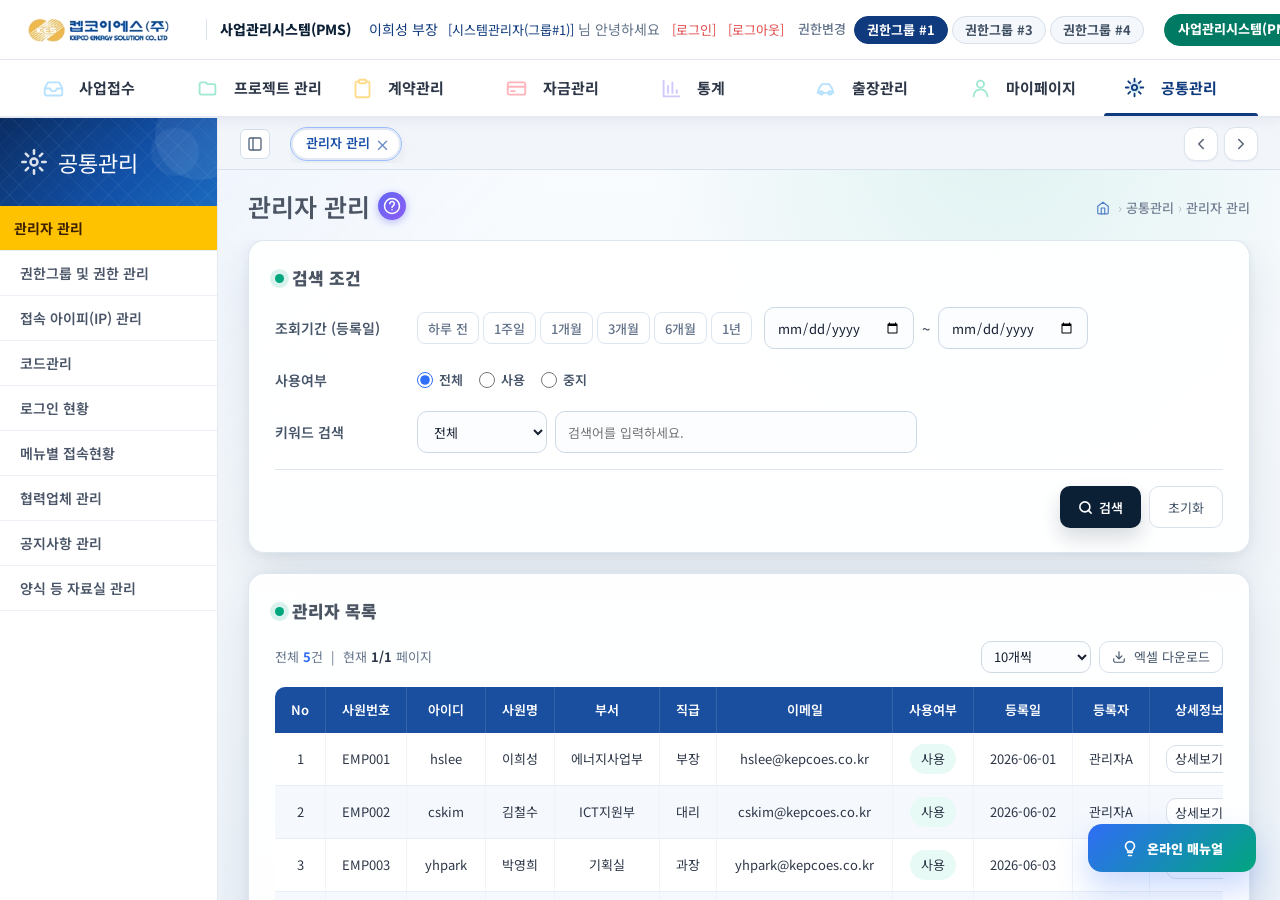
==== commit 699d0150: "feat: 공통관리 화면 통합 및 디자인 시스템 규칙 정비 - 권한그룹/협력업체/공지사항/자료실 관리를 목록+등록/상세 단일 탭 구조로 재구현 - 첨부파일 업로드 컨트롤을 공지사항" ====
--- a/index.html
+++ b/index.html
@@ -7,3740 +7,7 @@
   <link rel="preconnect" href="https://fonts.googleapis.com">
   <link rel="preconnect" href="https://fonts.gstatic.com" crossorigin>
   <link href="https://fonts.googleapis.com/css2?family=Noto+Sans+KR:wght@300;400;500;700;900&display=swap" rel="stylesheet">
-  <style>
-    :root {
-      /* === 스킬 표준 색상 시스템 === */
-      --blue:     #1a5fb4;
-      --blue-lt:  #dde8f8;
-      --blue-md:  #7db0e8;
-      --blue-dk:  #103d80;
-      --navy:     #0F3460;
-
-      --green:    #16a34a;
-      --green-lt: #e3f9ed;
-      --green-md: #7fe0ac;
-      --green-dk: #0d7a3a;
-
-      --amber:    #f5870a;
-      --amber-lt: #fff1e0;
-      --amber-md: #ffb35c;
-      --amber-dk: #c2660a;
-
-      --red:      #ef4444;
-      --red-lt:   #fdecec;
-      --red-md:   #fca5a5;
-      --red-dk:   #c0291a;
-
-      --purple:   #5e35b1;
-      --purple-lt:#ede7f6;
-      --purple-md:#b39ddb;
-
-      /* === 배경/텍스트 === */
-      --bg:          #f5f7fa;
-      --bg2:         #ffffff;
-      --text:        #2d3748;
-      --text-muted:  #64748b;
-      --border:      #e2e8f0;
-      --text-label:  #475569;
-
-      /* === 레거시 호환 === */
-      --primary-color:   var(--navy);
-      --accent-color:    var(--amber);
-      --sidebar-bg:      #eef1f6;
-      --content-bg:      var(--bg);
-      --white:           #ffffff;
-      --text-color:      var(--text);
-      --border-color:    var(--border);
-      --footer-bg:       #1e293b;
-      --success-color:   var(--green);
-      --danger-color:    var(--red-dk);
-      --info-color:      var(--blue);
-      --card-shadow:     0 1px 4px rgba(0,0,0,0.07), 0 1px 2px rgba(0,0,0,0.04);
-      --font-ui:          'Noto Sans KR', sans-serif;
-      --radius-sm:        6px;
-      --radius-md:        8px;
-    }
-
-    * { box-sizing: border-box; margin: 0; padding: 0; }
-
-    body {
-      font-family: var(--font-ui);
-      font-size: 15px;
-      line-height: 1.55;
-      color: var(--text);
-      background-color: var(--bg);
-      overflow: hidden;
-      height: 100vh;
-      display: flex;
-      flex-direction: column;
-      -webkit-font-smoothing: antialiased;
-      text-rendering: optimizeLegibility;
-    }
-    button, input, select, textarea { font-family: var(--font-ui); }
-    button:focus-visible, input:focus-visible, select:focus-visible, textarea:focus-visible {
-      outline: 2px solid rgba(26,95,180,0.35);
-      outline-offset: 2px;
-    }
-
-    /* ─── [A] 헤더 ─── */
-    .header {
-      height: 56px;
-      background-color: var(--navy);
-      color: var(--white);
-      display: flex;
-      align-items: center;
-      justify-content: space-between;
-      padding: 0 20px;
-      z-index: 100;
-      box-shadow: 0 2px 6px rgba(0,0,0,0.25);
-      flex-shrink: 0;
-    }
-
-    .header-left  { display: flex; align-items: center; gap: 12px; }
-    .logo-container { display: flex; align-items: center; gap: 10px; }
-
-    .logo-wrapper {
-      display: inline-flex;
-      align-items: center;
-      justify-content: center;
-      background-color: transparent;
-      padding: 0;
-      height: 42px;
-    }
-
-    .logo-img { height: 42px; max-height: 42px; display: block; object-fit: contain; }
-
-    .system-title {
-      font-size: 14px;
-      font-weight: 700;
-      color: #ffffff;
-    }
-
-    .header-center { font-size: 15px; color: #cdd9e8; }
-
-    .logout-btn {
-      color: #ff9e9e;
-      text-decoration: none;
-      margin-left: 8px;
-      font-size: 13px;
-      transition: color 0.2s;
-    }
-    .logout-btn:hover { color: #ff6b6b; }
-
-    .header-right         { display: flex; align-items: center; gap: 10px; }
-    .auth-label           { font-size: 13px; color: #90adc8; font-weight: 500; }
-    .auth-group-container { display: flex; gap: 4px; }
-
-    .auth-btn {
-      border: none;
-      padding: 4px 12px;
-      border-radius: 4px;
-      font-size: 13px;
-      font-weight: 700;
-      font-family: var(--font-ui);
-      cursor: pointer;
-      transition: all 0.2s ease;
-      background-color: rgba(255,255,255,0.1);
-      color: rgba(255,255,255,0.5);
-    }
-    .auth-btn.active {
-      background-color: var(--amber);
-      color: var(--white);
-      box-shadow: 0 2px 6px rgba(245,135,10,0.4);
-    }
-    .auth-btn:hover { filter: brightness(1.15); }
-
-    /* ─── 레이아웃 ─── */
-    .main-container {
-      flex: 1;
-      display: flex;
-      overflow: hidden;
-      height: calc(100vh - 56px);
-    }
-
-    /* ─── [B] 사이드바 ─── */
-    .lnb {
-      width: 256px;
-      background-color: var(--sidebar-bg);
-      border-right: 1px solid var(--border);
-      display: flex;
-      flex-direction: column;
-      overflow-y: auto;
-      flex-shrink: 0;
-      transition: width 0.25s cubic-bezier(0.4, 0, 0.2, 1), border-color 0.25s;
-    }
-    .lnb.collapsed {
-      width: 0px !important;
-      border-right: none;
-      overflow: hidden;
-    }
-    .sidebar-toggle-btn {
-      background: none;
-      border: none;
-      color: #ffffff;
-      font-size: 20px;
-      cursor: pointer;
-      padding: 4px;
-      margin-right: 8px;
-      display: inline-flex;
-      align-items: center;
-      justify-content: center;
-      transition: opacity 0.2s;
-    }
-    .sidebar-toggle-btn:hover {
-      opacity: 0.8;
-    }
-    .ui-icon {
-      width: 17px;
-      height: 17px;
-      display: inline-block;
-      flex-shrink: 0;
-      color: currentColor;
-      vertical-align: -3px;
-    }
-    .ui-icon svg {
-      width: 100%;
-      height: 100%;
-      display: block;
-      stroke: currentColor;
-      stroke-width: 2.35;
-      stroke-linecap: round;
-      stroke-linejoin: round;
-      fill: none;
-    }
-    .ui-icon svg > *:nth-child(4n+1) { stroke: #4285f4; }
-    .ui-icon svg > *:nth-child(4n+2) { stroke: #34a853; }
-    .ui-icon svg > *:nth-child(4n+3) { stroke: #fbbc05; }
-    .ui-icon svg > *:nth-child(4n)   { stroke: #ea4335; }
-    .icon-dot {
-      width: 8px;
-      height: 8px;
-      border-radius: 50%;
-      display: inline-block;
-      margin-right: 6px;
-      vertical-align: 1px;
-    }
-    .lnb::-webkit-scrollbar       { width: 4px; }
-    .lnb::-webkit-scrollbar-track { background: transparent; }
-    .lnb::-webkit-scrollbar-thumb { background: #c8d4e0; border-radius: 2px; }
-
-    .menu-list { list-style: none; padding: 8px 0; }
-
-    .menu-1depth-header {
-      height: 44px;
-      padding: 0 10px 0 14px;
-      display: flex;
-      align-items: center;
-      cursor: pointer;
-      user-select: none;
-      font-size: 14px;
-      font-weight: 700;
-      transition: background 0.15s, color 0.15s;
-      background-color: transparent;
-      color: var(--text);
-      margin: 1px 8px;
-      border-radius: 8px;
-      gap: 9px;
-    }
-
-    .menu-1depth-icon {
-      width: 34px;
-      height: 34px;
-      border-radius: 0;
-      display: flex;
-      align-items: center;
-      justify-content: center;
-      flex-shrink: 0;
-      background: transparent;
-      color: #4285f4;
-      border: 0;
-      box-shadow: none;
-    }
-    .menu-1depth-icon .ui-icon {
-      width: 20px;
-      height: 20px;
-    }
-    .menu-1depth-icon .ui-icon svg {
-      stroke-width: 3;
-    }
-
-    .menu-1depth-label { flex: 1; }
-
-    .menu-1depth-header:hover      { background-color: rgba(26,95,180,0.07); }
-    .menu-1depth-header.active     { background-color: var(--blue-lt); color: var(--blue-dk); }
-    .menu-1depth-header.active .menu-1depth-icon {
-      transform: translateY(-1px);
-    }
-
-    .toggle-icon { font-size:13px; color: #94a3b8; }
-
-    /* 2Depth */
-    .menu-2depth-list {
-      list-style: none;
-      max-height: 0;
-      overflow: hidden;
-      transition: max-height 0.3s cubic-bezier(0,1,0,1);
-    }
-    .menu-2depth-list.open {
-      max-height: 600px;
-      transition: max-height 0.3s ease-in-out;
-    }
-
-    .menu-2depth-item {
-      height: 38px;
-      padding: 0 14px 0 55px;
-      display: flex;
-      align-items: center;
-      cursor: pointer;
-      color: var(--text-muted);
-      font-size: 13px;
-      transition: background 0.15s, color 0.15s;
-      margin: 1px 8px;
-      border-radius: 8px;
-      gap: 8px;
-    }
-    .menu-2depth-item::before {
-      content: '';
-      width: 5px;
-      height: 5px;
-      border-radius: 50%;
-      background-color: #cbd5e1;
-      flex-shrink: 0;
-      transition: background 0.15s;
-    }
-    .menu-2depth-item:hover            { background-color: rgba(26,95,180,0.07); color: var(--blue); }
-    .menu-2depth-item:hover::before    { background-color: var(--blue-md); }
-    .menu-2depth-item.active           { font-weight: 700; color: var(--blue-dk); background-color: var(--blue-lt); }
-    .menu-2depth-item.active::before   { background-color: var(--blue); }
-
-    /* ─── 콘텐츠 패널 ─── */
-    .content-panel {
-      flex: 1;
-      display: flex;
-      flex-direction: column;
-      overflow: hidden;
-      background-color: var(--bg);
-    }
-
-    /* ─── [C] 탭 ─── */
-    .tab-navigation {
-      height: 58px;
-      background: linear-gradient(180deg, #ffffff 0%, #edf3fa 100%);
-      border-bottom: 1px solid #cbd8e8;
-      display: flex;
-      align-items: center;
-      justify-content: space-between;
-      padding: 8px 12px 8px 18px;
-      flex-shrink: 0;
-      z-index: 10;
-      box-shadow: 0 3px 10px rgba(15,52,96,0.10);
-      gap: 12px;
-    }
-
-    .tab-nav-label {
-      display: inline-flex;
-      align-items: center;
-      gap: 7px;
-      flex-shrink: 0;
-      height: 34px;
-      padding: 0 12px;
-      border-radius: 6px;
-      background-color: rgba(15,52,96,0.08);
-      color: var(--navy);
-      font-size: 13px;
-      font-weight: 800;
-      border: 1px solid rgba(15,52,96,0.12);
-    }
-    .tab-nav-label::before {
-      content: '';
-      width: 7px;
-      height: 7px;
-      border-radius: 50%;
-      background-color: var(--amber);
-      box-shadow: 0 0 0 3px rgba(245,135,10,0.18);
-    }
-
-    .tabs-wrapper {
-      display: flex;
-      overflow-x: auto;
-      scroll-behavior: smooth;
-      height: 100%;
-      align-items: center;
-      flex: 1;
-      gap: 8px;
-      min-width: 0;
-    }
-    .tabs-wrapper::-webkit-scrollbar { display: none; }
-
-    .tab-item {
-      height: 38px;
-      padding: 0 20px;
-      display: flex;
-      align-items: center;
-      justify-content: center;
-      background-color: rgba(255,255,255,0.82);
-      color:var(--text-label);
-      border: 1px solid #cbd5e1;
-      border-radius: 7px;
-      cursor: pointer;
-      font-size: 14px;
-      font-weight: 400;
-      user-select: none;
-      transition: background 0.15s ease, color 0.15s ease, border-color 0.15s ease, box-shadow 0.15s ease, transform 0.15s ease;
-      position: relative;
-      white-space: nowrap;
-      box-shadow: 0 1px 2px rgba(15,23,42,0.04);
-    }
-    .tab-item:hover {
-      background-color: #ffffff;
-      color: var(--blue-dk);
-      border-color: var(--blue-md);
-      transform: translateY(-1px);
-      box-shadow: 0 4px 10px rgba(15,52,96,0.10);
-    }
-    .tab-item.active {
-      background-color: var(--navy);
-      color: #ffffff;
-      font-weight: 600;
-      border-color: var(--navy);
-      z-index: 2;
-      box-shadow: 0 6px 14px rgba(15,52,96,0.24);
-    }
-    .tab-item.active::after {
-      content: '';
-      position: absolute;
-      left: 16px;
-      right: 16px;
-      bottom: -9px;
-      height: 3px;
-      border-radius: 999px;
-      background-color: var(--amber);
-    }
-
-    .tab-scroll-controls { display: flex; gap: 6px; flex-shrink: 0; }
-
-    .tab-scroll-btn {
-      width: 34px; height: 34px;
-      border: 1px solid #cbd5e1;
-      background-color: #ffffff;
-      cursor: pointer;
-      display: flex;
-      align-items: center;
-      justify-content: center;
-      border-radius: 6px;
-      color: var(--navy);
-      font-size:13px;
-      transition: all 0.15s;
-      box-shadow: 0 1px 2px rgba(15,23,42,0.05);
-    }
-    .tab-scroll-btn:hover { background-color: var(--navy); color: #ffffff; border-color: var(--navy); }
-
-    /* ─── [D] 브레드크럼 ─── */
-    .breadcrumb-bar {
-      padding: 10px 24px;
-      background-color: var(--bg2);
-      display: flex;
-      align-items: center;
-      justify-content: space-between;
-      border-bottom: 1px solid var(--border);
-      flex-shrink: 0;
-    }
-    .breadcrumb-title { font-size: 20px; font-weight: 700; color: var(--navy); }
-    .breadcrumb-path  { font-size: 14px; color: var(--text-muted); }
-    .breadcrumb-path span { margin: 0 4px; }
-
-    /* ─── [E] 콘텐츠 영역 ─── */
-    .contents-area { flex: 1; padding: 24px; overflow-y: auto; }
-    .contents-area::-webkit-scrollbar       { width: 6px; }
-    .contents-area::-webkit-scrollbar-track { background: transparent; }
-    .contents-area::-webkit-scrollbar-thumb { background: #c8d4e0; border-radius: 3px; }
-
-    /* ─── 카드 ─── */
-    .card {
-      background-color: var(--bg2);
-      border-radius: var(--radius-md);
-      box-shadow: 0 1px 3px rgba(15,23,42,0.07), 0 1px 2px rgba(15,23,42,0.04);
-      padding: 20px 24px;
-      margin-bottom: 20px;
-      border: 1px solid var(--border);
-    }
-
-
-    .card-title {
-      font-size: 15px;
-      font-weight: 700;
-      margin-bottom: 16px;
-      color: var(--blue-dk);
-      display: flex;
-      align-items: center;
-      gap: 8px;
-    }
-    .card-title::before {
-      content: '';
-      display: inline-block;
-      width: 4px;
-      height: 16px;
-      background: var(--blue);
-      border-radius: 2px;
-    }
-
-    /* ─── 검색 폼 ─── */
-    .search-grid {
-      display: grid;
-      grid-template-columns: repeat(auto-fit, minmax(200px, 1fr));
-      gap: 14px;
-      align-items: end;
-    }
-
-    .form-group          { display: flex; flex-direction: column; gap: 6px; }
-    .form-group label    { font-weight: 600; font-size: 13px; color: var(--text-label); }
-    .form-group label .required { color: var(--red); margin-left: 2px; }
-
-    .form-control {
-      height: 38px;
-      padding: 0 12px;
-      border: 1.5px solid var(--border);
-      border-radius: var(--radius-sm);
-      font-size: 13px;
-      font-family: var(--font-ui);
-      outline: none;
-      transition: border-color 0.2s, box-shadow 0.2s;
-      background: var(--bg2);
-      color: var(--text);
-    }
-    .form-control:focus { border-color: var(--blue); box-shadow: 0 0 0 3px rgba(26,95,180,0.16); }
-
-    /* ─── 버튼 ─── */
-    .btn {
-      height: 38px;
-      padding: 0 18px;
-      border-radius: var(--radius-sm);
-      font-weight: 700;
-      font-size: 13px;
-      font-family: var(--font-ui);
-      cursor: pointer;
-      border: none;
-      display: inline-flex;
-      align-items: center;
-      justify-content: center;
-      gap: 6px;
-      transition: all 0.15s ease;
-      white-space: nowrap;
-    }
-
-    .btn-primary  { background-color: var(--blue);  color: var(--white); }
-    .btn-primary:hover  { background-color: var(--blue-dk); box-shadow: 0 3px 8px rgba(26,95,180,0.3); }
-
-    .btn-accent   { background-color: var(--green); color: var(--white); }
-    .btn-accent:hover   { background-color: var(--green-dk); box-shadow: 0 3px 8px rgba(22,163,74,0.3); }
-
-    .btn-secondary { background-color: #64748b; color: var(--white); }
-    .btn-secondary:hover { background-color:var(--text-label); }
-
-    .btn-outline {
-      border: 1.5px solid var(--border);
-      background-color: var(--bg2);
-      color: var(--text);
-    }
-    .btn-outline:hover { background-color: var(--bg); border-color: var(--blue-md); color: var(--blue); }
-
-    /* ─── 기간검색 간편선택 버튼 ─── */
-    .date-preset-btn {
-      height: 32px;
-      padding: 0 10px;
-      font-size:13px;
-      font-weight: 500;
-      border: 1.5px solid var(--border);
-      background-color: var(--bg2);
-      color: var(--text-muted);
-      border-radius: var(--radius-sm);
-      cursor: pointer;
-      font-family: var(--font-ui);
-      transition: all 0.15s ease;
-      white-space: nowrap;
-      display: inline-flex;
-      align-items: center;
-      justify-content: center;
-    }
-    .date-preset-btn:hover {
-      border-color: var(--blue-md);
-      color: var(--blue);
-      background-color: var(--bg);
-    }
-    .date-preset-btn.active {
-      background-color: var(--blue);
-      color: var(--white);
-      border-color: var(--blue);
-    }
-
-
-    /* ─── 테이블 ─── */
-    .table-container { width: 100%; overflow-x: auto; margin-top: 8px; }
-
-    .data-table {
-      width: 100%;
-      border-collapse: collapse;
-      text-align: left;
-      font-size: 13px;
-    }
-    .data-table th {
-      background-color: #f1f5f9;
-      color:var(--text-label);
-      font-weight: 700;
-      font-size:13px;
-      padding: 11px 16px;
-      border-bottom: 2px solid var(--border);
-      white-space: nowrap;
-    }
-    .data-table td {
-      padding: 11px 16px;
-      border-bottom: 1px solid var(--border);
-      color: var(--text);
-    }
-    .data-table tbody tr:hover { background-color: #f8faff; }
-
-    /* ─── 페이지네이션 ─── */
-    .table-footer {
-      display: flex;
-      justify-content: space-between;
-      align-items: center;
-      padding-top: 14px;
-      font-size: 13px;
-      color: var(--text-muted);
-      flex-wrap: wrap;
-      gap: 10px;
-    }
-    .pagination { display: flex; gap: 4px; }
-    .page-btn {
-      min-width: 32px;
-      height: 32px;
-      padding: 0 8px;
-      border: 1.5px solid var(--border);
-      background-color: var(--bg2);
-      color: var(--text-muted);
-      border-radius: var(--radius-sm);
-      cursor: pointer;
-      font-size:13px;
-      font-family: var(--font-ui);
-      font-weight: 700;
-      transition: all 0.15s;
-    }
-    .page-btn:hover       { border-color: var(--blue-md); color: var(--blue); }
-    .page-btn.active      { background-color: var(--blue); color: var(--white); border-color: var(--blue); }
-
-    /* ─── 배지 ─── */
-    .badge {
-      display: inline-flex;
-      align-items: center;
-      padding: 3px 10px;
-      border-radius: var(--radius-sm);
-      font-size:13px;
-      font-weight: 500;
-    }
-    .badge-success   { background-color: var(--green-lt); color: var(--green-dk); }
-    .badge-danger    { background-color: var(--red-lt);   color: var(--red-dk); }
-    .badge-secondary { background-color: #f1f5f9;         color: #64748b; }
-    .badge-warning   { background-color: var(--amber-lt); color: var(--amber-dk); }
-
-    /* ─── 등록 폼 ─── */
-    .form-row {
-      display: grid;
-      grid-template-columns: repeat(auto-fit, minmax(240px, 1fr));
-      gap: 16px;
-      margin-bottom: 20px;
-    }
-    .radio-group { display: flex; gap: 20px; height: 38px; align-items: center; }
-    .radio-item  { display: flex; align-items: center; gap: 6px; cursor: pointer; font-size: 13px; }
-    .radio-item input { accent-color: var(--blue); width: 16px; height: 16px; }
-
-    /* ─── KPI 요약 카드 ─── */
-    .kpi-row {
-      display: grid;
-      grid-template-columns: repeat(auto-fit, minmax(160px, 1fr));
-      gap: 16px;
-      margin-bottom: 20px;
-    }
-    .kpi-card {
-      background: var(--bg2);
-      border-radius: var(--radius-md);
-      padding: 16px 20px;
-      border: 1px solid var(--border);
-      border-left: 4px solid var(--blue);
-      box-shadow: 0 1px 3px rgba(15,23,42,0.07), 0 1px 2px rgba(15,23,42,0.04);
-    }
-    .kpi-card.green { border-left-color: var(--green); }
-    .kpi-card.amber { border-left-color: var(--amber); }
-    .kpi-card.red   { border-left-color: var(--red); }
-
-    .kpi-label { font-size: 13px; color: var(--text-muted); font-weight: 700; margin-bottom: 6px; }
-    .kpi-value { font-size: 28px; font-weight: 900; color: var(--navy); line-height: 1; }
-    .kpi-unit  { font-size: 16px; font-weight: 500; color: var(--text-muted); margin-left: 3px; }
-    .kpi-sub   { font-size: 13px; color: var(--text-muted); margin-top: 4px; }
-
-    /* ─── 준비중 카드 ─── */
-    .prep-card {
-      text-align: center;
-      padding: 80px 40px;
-      background-color: var(--bg2);
-      border-radius: var(--radius-md);
-      box-shadow: 0 1px 3px rgba(15,23,42,0.07), 0 1px 2px rgba(15,23,42,0.04);
-      border: 1px solid var(--border);
-      display: flex;
-      flex-direction: column;
-      align-items: center;
-      justify-content: center;
-      gap: 14px;
-    }
-    .prep-icon  { font-size: 52px; }
-    .prep-icon .ui-icon { width: 52px; height: 52px; color: var(--blue); }
-    .prep-title { font-size: 20px; font-weight: 700; color: var(--navy); }
-    .prep-desc  { font-size: 14px; color: var(--text-muted); }
-
-    /* ─── [F] 푸터 ─── */
-    .footer {
-      color: var(--text-muted);
-      text-align: center;
-      padding: 24px 0 12px 0;
-      font-size: 13px;
-      border-top: 1px solid var(--border);
-      margin-top: 40px;
-      display: flex;
-      align-items: center;
-      justify-content: center;
-    }
-
-    /* === 다크 모드 오버라이드 === */
-    body.dark {
-      --bg:          #0f172a;
-      --bg2:         #1e293b;
-      --text:        #f8fafc;
-      --text-muted:  #cbd5e1;
-      --text-label:  #cbd5e1;
-      --border:      #334155;
-
-      --sidebar-bg:  #0f172a;
-      --white:       #1e293b;
-
-      --navy:        #38bdf8;
-      --blue:        #60a5fa;
-      --blue-lt:     #1e3a8a;
-      --blue-dk:     #93c5fd;
-      
-      --green:       #4ade80;
-      --green-lt:    #064e3b;
-      --green-dk:    #a7f3d0;
-      
-      --amber:       #fbbf24;
-      --amber-lt:    #78350f;
-      --amber-dk:    #fde68a;
-      
-      --red:         #f87171;
-      --red-lt:      #7f1d1d;
-      --red-dk:      #fca5a5;
-
-      --purple:      #c084fc;
-      --purple-lt:   #3b0764;
-      --purple-md:   #c084fc;
-
-      --card-shadow: 0 4px 6px -1px rgba(0, 0, 0, 0.5);
-    }
-    body.dark .header {
-      background-color: #0b0f19;
-    }
-    body.dark .desc-modal-header,
-    body.dark .manual-modal-header {
-      background-color: #1e293b;
-      border-bottom: 1px solid #334155;
-    }
-    body.dark .data-table th {
-      background-color: #0f172a;
-      color: #94a3b8;
-    }
-    body.dark .logo-wrapper { background-color: transparent; }
-    body.dark .tab-navigation {
-      background: linear-gradient(180deg, #1e293b 0%, #111827 100%);
-      border-bottom-color: #334155;
-      box-shadow: 0 3px 10px rgba(0,0,0,0.32);
-    }
-    body.dark .tab-nav-label {
-      background-color: rgba(255,255,255,0.07);
-      color: #e2e8f0;
-      border-color: rgba(255,255,255,0.12);
-    }
-    body.dark .tab-item {
-      background-color: rgba(15,23,42,0.86);
-      color: #cbd5e1;
-      border-color: #334155;
-      box-shadow: none;
-    }
-    body.dark .tab-item:hover {
-      background-color: #1e293b;
-      color: #ffffff;
-      border-color: #60a5fa;
-      box-shadow: 0 4px 10px rgba(0,0,0,0.28);
-    }
-    body.dark .tab-item.active {
-      background-color: #2563eb;
-      border-color: #60a5fa;
-      color: #ffffff;
-      box-shadow: 0 6px 14px rgba(37,99,235,0.26);
-    }
-    body.dark .tab-scroll-btn {
-      background-color: #0f172a;
-      color: #cbd5e1;
-      border-color: #334155;
-    }
-    body.dark .tab-scroll-btn:hover {
-      background-color: #2563eb;
-      color: #ffffff;
-      border-color: #60a5fa;
-    }
-
-    .lnb-systems-container {
-      margin-top: auto;
-      padding: 16px;
-      border-top: 1px solid var(--border);
-      display: flex;
-      flex-direction: column;
-      gap: 10px;
-      background-color: var(--bg2);
-    }
-    .system-link-btn {
-      display: flex;
-      align-items: center;
-      gap: 10px;
-      padding: 11px 14px;
-      border-radius: var(--radius-md);
-      border: 1.5px solid var(--border);
-      background-color: var(--bg);
-      color: var(--text);
-      font-size: 13.5px;
-      font-weight: 700;
-      text-decoration: none;
-      transition: all 0.2s ease;
-      cursor: pointer;
-      box-shadow: 0 1px 2px rgba(0,0,0,0.05);
-    }
-    .system-link-btn:hover {
-      background-color: var(--blue-lt);
-      border-color: var(--blue-md);
-      color: var(--blue-dk);
-      transform: translateY(-1px);
-      box-shadow: 0 4px 8px rgba(26,95,180,0.08);
-    }
-    .system-link-btn .system-icon {
-      display: inline-flex;
-      align-items: center;
-      justify-content: center;
-      width: 30px;
-      height: 30px;
-      background:
-        linear-gradient(var(--white), var(--white)) padding-box,
-        conic-gradient(#4285f4, #34a853, #fbbc05, #ea4335, #4285f4) border-box;
-      border-radius: 50%;
-      border: 2px solid transparent;
-      box-shadow: 0 4px 10px rgba(15,23,42,0.13), 0 1px 2px rgba(15,23,42,0.07);
-      flex-shrink: 0;
-    }
-    .system-link-btn .system-icon.ui-icon { width: 30px; height: 30px; padding: 6px; }
-    .system-link-btn .system-icon.ui-icon svg { stroke-width: 3; }
-    .system-link-btn:hover .system-icon {
-      border-color: var(--blue-md);
-      background-color: var(--white);
-    }
-
-    /* ─── 플로팅 버튼 & 기획 가이드 모달 ─── */
-    .fab-btn {
-      position: fixed;
-      bottom: 60px;
-      right: 24px;
-      z-index: 999;
-      background-color: var(--amber);
-      color: var(--white);
-      border: none;
-      border-radius: var(--radius-md);
-      padding: 10px 18px;
-      font-size: 14px;
-      font-weight: 700;
-      cursor: pointer;
-      display: flex;
-      align-items: center;
-      gap: 6px;
-      box-shadow: 0 4px 10px rgba(245,135,10,0.35);
-      transition: all 0.2s ease;
-      font-family: var(--font-ui);
-    }
-    .fab-btn:hover {
-      transform: translateY(-2px);
-      box-shadow: 0 6px 14px rgba(245,135,10,0.45);
-    }
-    .desc-modal {
-      position: fixed;
-      bottom: 115px;
-      right: 24px;
-      width: 380px;
-      max-height: 480px;
-      background-color: var(--bg2);
-      border: 1.5px solid var(--border);
-      border-radius: var(--radius-md);
-      box-shadow: 0 8px 24px rgba(0,0,0,0.15);
-      z-index: 1000;
-      display: flex;
-      flex-direction: column;
-      overflow: hidden;
-      transform: scale(0.9);
-      opacity: 0;
-      pointer-events: none;
-      transition: all 0.2s cubic-bezier(0.16, 1, 0.3, 1);
-    }
-    .desc-modal.open {
-      transform: scale(1);
-      opacity: 1;
-      pointer-events: auto;
-    }
-    .desc-modal-header {
-      padding: 12px 16px;
-      background-color: var(--navy);
-      color: var(--white);
-      display: flex;
-      align-items: center;
-      justify-content: space-between;
-    }
-    .desc-modal-header h3 {
-      font-size: 14px;
-      font-weight: 700;
-      margin: 0;
-    }
-    .desc-modal-close {
-      background: none;
-      border: none;
-      color: var(--white);
-      font-size: 22px;
-      cursor: pointer;
-      opacity: 0.8;
-      line-height: 1;
-    }
-    .desc-modal-close:hover {
-      opacity: 1;
-    }
-    .desc-modal-body {
-      padding: 16px;
-      overflow-y: auto;
-      font-size: 14px;
-      line-height: 1.5;
-      color: var(--text);
-    }
-    .desc-section {
-      margin-bottom: 14px;
-    }
-    .desc-section-title {
-      font-weight: 700;
-      color: var(--blue);
-      margin-bottom: 6px;
-      font-size: 14px;
-    }
-    .desc-text {
-      background-color: var(--bg);
-      padding: 10px;
-      border-radius: 6px;
-      border: 1px dashed var(--border);
-      white-space: pre-line;
-      font-size: 13px;
-    }
-    /* ─── 온라인 매뉴얼 모달 ─── */
-    .manual-modal {
-      position: fixed;
-      top: 50%;
-      left: 50%;
-      transform: translate(-50%, -50%) scale(0.9);
-      width: 520px;
-      max-width: 90%;
-      max-height: 80vh;
-      background-color: var(--bg2);
-      border: 1.5px solid var(--border);
-      border-radius: var(--radius-md);
-      box-shadow: 0 12px 30px rgba(0,0,0,0.25);
-      z-index: 2000;
-      display: flex;
-      flex-direction: column;
-      overflow: hidden;
-      opacity: 0;
-      pointer-events: none;
-      transition: all 0.2s cubic-bezier(0.16, 1, 0.3, 1);
-    }
-    .manual-modal.open {
-      transform: translate(-50%, -50%) scale(1);
-      opacity: 1;
-      pointer-events: auto;
-    }
-    .manual-modal-header {
-      padding: 14px 18px;
-      background-color: var(--navy);
-      color: var(--white);
-      display: flex;
-      align-items: center;
-      justify-content: space-between;
-      flex-shrink: 0;
-    }
-    .manual-modal-header h3 {
-      font-size: 15px;
-      font-weight: 700;
-      margin: 0;
-    }
-    .manual-modal-close {
-      background: none;
-      border: none;
-      color: var(--white);
-      font-size: 24px;
-      cursor: pointer;
-      line-height: 1;
-      opacity: 0.8;
-    }
-    .manual-modal-close:hover {
-      opacity: 1;
-    }
-    .manual-modal-body {
-      padding: 20px;
-      overflow-y: auto;
-      font-family: var(--font-ui);
-    }
-    .manual-modal-overlay {
-      position: fixed;
-      top: 0; left: 0; right: 0; bottom: 0;
-      background-color: rgba(0,0,0,0.4);
-      z-index: 1999;
-      opacity: 0;
-      pointer-events: none;
-      transition: opacity 0.2s ease;
-    }
-    .manual-modal-overlay.open {
-      opacity: 1;
-      pointer-events: auto;
-    }
-    .manual-btn:hover {
-      transform: scale(1.15);
-    }
-
-    /* ─── 상세정보 모달 추가 스타일 ─── */
-    #admin-detail-modal, #ip-add-modal, #code-value-modal {
-      width: 580px;
-    }
-
-    /* 차트 및 툴팁 스타일 */
-    .chart-grid-line { stroke: var(--border); stroke-dasharray: 4,4; }
-    .chart-line { stroke: var(--blue); stroke-width: 3; fill: none; }
-    .chart-point { fill: var(--navy); stroke: #ffffff; stroke-width: 2.5; cursor: pointer; transition: r 0.2s, fill 0.2s; }
-    .chart-point:hover { r: 8; fill: var(--amber); }
-    .chart-tooltip-el {
-      position: absolute;
-      background: var(--navy);
-      color: #ffffff;
-      padding: 6px 12px;
-      border-radius: 4px;
-      font-size: 12px;
-      font-weight: 700;
-      pointer-events: none;
-      box-shadow: 0 4px 10px rgba(0,0,0,0.25);
-      display: none;
-      z-index: 1000;
-    }
-
-    /* ─── 통계/분석용 추가 레이아웃 및 차트 스타일 ─── */
-    .stat-bar-container {
-      margin-bottom: 16px;
-    }
-    .stat-bar-title-row {
-      display: flex;
-      justify-content: space-between;
-      align-items: center;
-      margin-bottom: 6px;
-    }
-    .stat-bar-label {
-      font-size: 13px;
-      font-weight: 700;
-      color: var(--text);
-    }
-    .stat-bar-value {
-      font-size: 13px;
-      font-weight: 700;
-      color: var(--text-muted);
-      font-family: var(--font-ui);
-    }
-    .stat-bar-outer {
-      height: 24px;
-      background-color: var(--bg);
-      border: 1px solid var(--border);
-      border-radius: 6px;
-      overflow: hidden;
-      display: flex;
-      align-items: center;
-      position: relative;
-    }
-    .stat-bar-inner {
-      height: 100%;
-      display: flex;
-      align-items: center;
-      justify-content: flex-end;
-      padding-right: 12px;
-      color: #ffffff;
-      font-size:13px;
-      font-weight: 700;
-      font-family: var(--font-ui);
-      box-sizing: border-box;
-      white-space: nowrap;
-    }
-    
-    .stat-donut-container {
-      display: flex;
-      align-items: center;
-      gap: 30px;
-      flex-wrap: wrap;
-      margin: 16px 0;
-    }
-    .stat-donut-chart {
-      width: 140px;
-      height: 140px;
-      border-radius: 50%;
-      flex-shrink: 0;
-      box-shadow: var(--card-shadow);
-      border: 4px solid var(--bg2);
-      box-sizing: border-box;
-    }
-    .stat-donut-legend {
-      display: flex;
-      flex-direction: column;
-      gap: 8px;
-    }
-    .stat-donut-legend-item {
-      display: flex;
-      align-items: center;
-      gap: 8px;
-      font-size: 13px;
-      color: var(--text);
-    }
-    .stat-donut-color-dot {
-      width: 12px;
-      height: 12px;
-      border-radius: 3px;
-      flex-shrink: 0;
-    }
-
-    .stat-cards-grid {
-      display: grid;
-      grid-template-columns: repeat(auto-fit, minmax(220px, 1fr));
-      gap: 16px;
-      margin: 16px 0;
-    }
-    .stat-grid-card {
-      background: var(--bg2);
-      border: 1.5px solid var(--border);
-      border-radius: var(--radius-md);
-      padding: 16px;
-      box-shadow: 0 1px 3px rgba(15,23,42,0.07), 0 1px 2px rgba(15,23,42,0.04);
-    }
-    .stat-grid-card-num {
-      font-family: var(--font-ui);
-      font-size: 20px;
-      font-weight: 700;
-      margin-bottom: 6px;
-    }
-    .stat-grid-card-title {
-      font-size: 14px;
-      font-weight: 700;
-      color: var(--text);
-      margin-bottom: 6px;
-    }
-    .stat-grid-card-desc {
-      font-size:13px;
-      color: var(--text-muted);
-      line-height: 1.5;
-    }
-
-    /* ─── 로그인 화면 ─── */
-    .contents-area.login-content {
-      padding: 0;
-    }
-    .contents-area.login-content .footer {
-      display: none;
-    }
-    .login-screen {
-      min-height: calc(100vh - 56px - 58px - 45px);
-      display: grid;
-      grid-template-columns: minmax(420px, 1fr) 390px;
-      align-items: center;
-      gap: 42px;
-      padding: 56px 64px;
-      background: linear-gradient(135deg, #f0f5ff 0%, #e8f1ff 40%, #f4f8ff 100%);
-      position: relative;
-      overflow: hidden;
-    }
-    .login-screen::before {
-      content: '';
-      position: absolute;
-      inset: 0;
-      background: radial-gradient(circle at 18% 76%, rgba(26,95,180,0.10), transparent 34%);
-      pointer-events: none;
-    }
-    .login-copy,
-    .login-card {
-      position: relative;
-      z-index: 1;
-    }
-    .login-copy {
-      transform: translateY(-24px);
-    }
-    .login-kicker {
-      display: inline-flex;
-      align-items: center;
-      height: 30px;
-      padding: 0 11px;
-      margin-bottom: 18px;
-      border-radius: var(--radius-sm);
-      background: rgba(125,185,255,0.13);
-      border: 1px solid rgba(125,185,255,0.34);
-      color: #cfe6ff;
-      font-size: 12px;
-      font-weight: 800;
-    }
-    .login-brand-logo {
-      width: 230px;
-      height: auto;
-      display: block;
-      margin-bottom: 24px;
-    }
-    .login-main-copy {
-      max-width: 840px;
-      margin-bottom: 22px;
-      color: var(--navy);
-      font-size: 36px;
-      font-weight: 800;
-      line-height: 1.34;
-      word-break: keep-all;
-    }
-    .login-main-copy .highlight {
-      color: var(--blue);
-      font-weight: 900;
-    }
-    .login-sub-copy {
-      max-width: 760px;
-      margin-bottom: 14px;
-      color: var(--blue-dk);
-      font-size: 22px;
-      font-weight: 800;
-      line-height: 1.55;
-      word-break: keep-all;
-    }
-    .login-sub-copy .highlight {
-      color: var(--amber-dk);
-    }
-    .login-detail-copy {
-      max-width: 760px;
-      color: #475569;
-      font-size: 17px;
-      line-height: 1.72;
-      font-weight: 600;
-      word-break: keep-all;
-    }
-    .login-detail-copy strong {
-      color: var(--navy);
-      font-weight: 900;
-    }
-    .login-card {
-      padding: 28px;
-      border-radius: var(--radius-md);
-      background: rgba(255,255,255,0.94);
-      border: 1px solid rgba(255,255,255,0.45);
-      box-shadow: 0 24px 70px rgba(0,0,0,0.32);
-      backdrop-filter: blur(10px);
-    }
-    .login-card-title {
-      margin-bottom: 4px;
-      color: #0f3460;
-      font-size: 20px;
-      font-weight: 800;
-    }
-    .login-card-sub {
-      margin-bottom: 22px;
-      color: #64748b;
-      font-size: 13px;
-    }
-    .login-form {
-      display: flex;
-      flex-direction: column;
-      gap: 14px;
-    }
-    .login-field {
-      display: flex;
-      flex-direction: column;
-      gap: 7px;
-    }
-    .login-field label {
-      color: #334155;
-      font-size: 13px;
-      font-weight: 800;
-    }
-    .login-field input {
-      height: 42px;
-      padding: 0 12px;
-      border: 1.5px solid #cbd5e1;
-      border-radius: var(--radius-sm);
-      background: #ffffff;
-      color: #0f172a;
-      font-size: 14px;
-      transition: border-color 0.15s, box-shadow 0.15s;
-    }
-    .login-field input:focus {
-      outline: none;
-      border-color: var(--blue);
-      box-shadow: 0 0 0 3px rgba(26,95,180,0.14);
-    }
-    .login-options {
-      display: flex;
-      align-items: center;
-      justify-content: space-between;
-      margin: 2px 0 6px;
-    }
-    .login-save {
-      display: flex;
-      align-items: center;
-      gap: 7px;
-      color: #475569;
-      font-size: 13px;
-      font-weight: 700;
-      cursor: pointer;
-    }
-    .login-save input {
-      width: 16px;
-      height: 16px;
-      accent-color: var(--blue);
-    }
-    .login-submit {
-      height: 42px;
-      border: 0;
-      border-radius: var(--radius-sm);
-      background: var(--blue);
-      color: #ffffff;
-      font-size: 14px;
-      font-weight: 800;
-      cursor: pointer;
-      box-shadow: 0 8px 18px rgba(26,95,180,0.24);
-      transition: background 0.15s, transform 0.15s, box-shadow 0.15s;
-    }
-    .login-submit:hover {
-      background: var(--blue-dk);
-      transform: translateY(-1px);
-      box-shadow: 0 10px 22px rgba(26,95,180,0.30);
-    }
-    .login-contact {
-      margin-top: 18px;
-      padding: 13px 14px;
-      border-radius: var(--radius-md);
-      background: #f1f5f9;
-      border: 1px solid #dbe3ed;
-      color: #475569;
-      font-size: 13px;
-      line-height: 1.6;
-    }
-    .login-contact strong {
-      color: #0f3460;
-      font-weight: 800;
-    }
-    @media (max-width: 1120px) {
-      .login-screen {
-        grid-template-columns: 1fr;
-        padding: 40px;
-      }
-      .login-card {
-        max-width: 420px;
-      }
-      .login-main-copy {
-        font-size: 29px;
-      }
-      .login-sub-copy { font-size: 19px; }
-      .login-detail-copy { font-size: 15px; }
-    }
-    /* =========================================================
-       DESIGN TYPE B: 밝은 운영형 대시보드 시안
-       - 기존 기능/마크업 유지
-       - 색상, 여백, 표면, 내비게이션 위계만 재해석
-       ========================================================= */
-    :root {
-      --blue:     #2563eb;
-      --blue-lt:  #e8f1ff;
-      --blue-md:  #93c5fd;
-      --blue-dk:  #1d4ed8;
-      --navy:     #123047;
-
-      --green:    #059669;
-      --green-lt: #e7f8f1;
-      --green-md: #6ee7b7;
-      --green-dk: #047857;
-
-      --amber:    #d97706;
-      --amber-lt: #fff4dc;
-      --amber-md: #fbbf24;
-      --amber-dk: #92400e;
-
-      --red:      #dc2626;
-      --red-lt:   #fee2e2;
-      --red-md:   #fca5a5;
-      --red-dk:   #991b1b;
-
-      --bg:          #eef3f8;
-      --bg2:         #ffffff;
-      --text:        #172033;
-      --text-muted:  #637083;
-      --text-label:  #405063;
-      --border:      #d8e0ea;
-      --sidebar-bg:  #ffffff;
-      --card-shadow: 0 10px 28px rgba(20, 37, 63, 0.08), 0 1px 3px rgba(20, 37, 63, 0.05);
-      --radius-sm: 7px;
-      --radius-md: 10px;
-    }
-
-    body {
-      background:
-        radial-gradient(circle at top left, rgba(37,99,235,0.08), transparent 30%),
-        linear-gradient(180deg, #f7fafc 0%, var(--bg) 100%);
-    }
-
-    .header {
-      height: 64px;
-      background: rgba(255,255,255,0.94);
-      color: var(--text);
-      border-bottom: 1px solid rgba(216,224,234,0.9);
-      box-shadow: 0 8px 26px rgba(15, 23, 42, 0.06);
-      backdrop-filter: blur(12px);
-      padding: 0 22px;
-    }
-    .logo-wrapper { height: 44px; }
-    .logo-img { height: 40px; max-height: 40px; filter: none; }
-    .system-title {
-      color: var(--navy);
-      font-size: 15px;
-      font-weight: 800;
-      padding-left: 8px;
-      border-left: 1px solid var(--border);
-    }
-    .sidebar-toggle-btn {
-      color: var(--navy);
-      background: #f1f5f9;
-      border: 1px solid var(--border);
-      border-radius: var(--radius-sm);
-      width: 34px;
-      height: 34px;
-      margin-right: 10px;
-    }
-    .header-center { color: var(--text-muted); }
-    .header-center strong { color: var(--navy); }
-    .logout-btn { color: var(--red); font-weight: 700; }
-    .auth-label { color: var(--text-muted); }
-    .auth-btn {
-      background: #f1f5f9;
-      color: #64748b;
-      border: 1px solid var(--border);
-      border-radius: 999px;
-    }
-    .auth-btn.active {
-      background: var(--navy);
-      color: #ffffff;
-      box-shadow: 0 7px 18px rgba(18,48,71,0.18);
-    }
-
-    .main-container { height: calc(100vh - 64px); }
-    .lnb {
-      width: 282px;
-      background: rgba(255,255,255,0.92);
-      border-right: 1px solid rgba(216,224,234,0.86);
-      box-shadow: 8px 0 26px rgba(15,23,42,0.04);
-      padding-top: 6px;
-    }
-    .lnb.collapsed { width: 0; min-width: 0; }
-    .menu-list { padding: 10px 0; }
-    .menu-1depth-header {
-      height: 46px;
-      margin: 2px 12px;
-      padding: 0 12px;
-      border-radius: var(--radius-md);
-      color: #405063;
-      font-size: 14px;
-      font-weight: 800;
-    }
-    .menu-1depth-header:hover {
-      background: #f3f7fb;
-      color: var(--navy);
-    }
-    .menu-1depth-header.active {
-      background: linear-gradient(135deg, #e8f1ff 0%, #eefbf6 100%);
-      color: var(--blue-dk);
-      box-shadow: inset 3px 0 0 var(--blue);
-    }
-    .menu-1depth-icon {
-      width: 30px;
-      height: 30px;
-      color: currentColor;
-    }
-    .menu-1depth-icon .ui-icon {
-      width: 19px;
-      height: 19px;
-    }
-    .menu-2depth-item {
-      height: 36px;
-      margin: 2px 12px;
-      padding-left: 54px;
-      border-radius: var(--radius-sm);
-      font-size: 14px;
-      color: #697789;
-    }
-    .menu-2depth-item::before {
-      width: 4px;
-      height: 4px;
-      background: #b8c3d1;
-    }
-    .menu-2depth-item:hover {
-      background: #f3f7fb;
-      color: var(--blue-dk);
-    }
-    .menu-2depth-item.active {
-      background: #ffffff;
-      color: var(--navy);
-      border: 1px solid var(--border);
-      box-shadow: 0 6px 14px rgba(20,37,63,0.07);
-    }
-    .menu-2depth-item.active::before { background: var(--green); }
-
-    .content-panel { background: transparent; }
-    .tab-navigation {
-      height: 56px;
-      background: rgba(255,255,255,0.78);
-      border-bottom: 1px solid rgba(216,224,234,0.82);
-      box-shadow: none;
-      padding: 9px 14px 9px 20px;
-      backdrop-filter: blur(10px);
-    }
-    .tab-nav-label {
-      background: #eefbf6;
-      color: var(--green-dk);
-      border-color: #c7f0df;
-      font-weight: 900;
-    }
-    .tab-nav-label::before { background: var(--green); box-shadow: 0 0 0 3px rgba(5,150,105,0.15); }
-    .tab-item {
-      height: 36px;
-      border-radius: 999px;
-      background: #ffffff;
-      border-color: var(--border);
-      color: #526174;
-      box-shadow: 0 4px 10px rgba(15,23,42,0.04);
-    }
-    .tab-item:hover {
-      color: var(--blue-dk);
-      box-shadow: 0 8px 16px rgba(37,99,235,0.10);
-    }
-    .tab-item.active {
-      background: var(--blue);
-      border-color: var(--blue);
-      color: #ffffff;
-      box-shadow: 0 8px 18px rgba(37,99,235,0.22);
-    }
-    .tab-item.active::after { display: none; }
-    .tab-scroll-btn {
-      border-radius: 999px;
-      background: #ffffff;
-      color: var(--text-muted);
-    }
-
-    .breadcrumb-bar {
-      padding: 15px 28px;
-      background: rgba(255,255,255,0.88);
-      border-bottom: 1px solid rgba(216,224,234,0.84);
-    }
-    .breadcrumb-title {
-      font-size: 22px;
-      font-weight: 900;
-      color: var(--navy);
-    }
-    .breadcrumb-path { color: #7a8796; }
-    .manual-btn { color: var(--green)!important; }
-
-    .contents-area {
-      padding: 28px;
-      background: transparent;
-    }
-    .card {
-      border: 1px solid rgba(216,224,234,0.86);
-      border-radius: var(--radius-md);
-      box-shadow: var(--card-shadow);
-      padding: 22px 24px;
-    }
-    .card-title {
-      color: var(--blue-dk);
-      font-size: 16px;
-      font-weight: 700;
-    }
-    .card-title::before {
-      width: 7px;
-      height: 7px;
-      border-radius: 50%;
-      background: var(--green);
-    }
-    .form-control {
-      height: 40px;
-      border-radius: var(--radius-sm);
-      border: 1px solid #cdd7e3;
-      background: #fbfdff;
-    }
-    .form-control:focus {
-      border-color: var(--green);
-      box-shadow: 0 0 0 3px rgba(5,150,105,0.14);
-    }
-    .btn {
-      height: 40px;
-      border-radius: var(--radius-sm);
-      font-weight: 800;
-    }
-    .btn-primary {
-      background: var(--navy);
-      color: #fff;
-    }
-    .btn-primary:hover {
-      background: #0d2438;
-      box-shadow: 0 8px 18px rgba(18,48,71,0.18);
-    }
-    .btn-accent {
-      background: var(--green);
-    }
-    .btn-outline:hover {
-      background: #eefbf6;
-      border-color: var(--green-md);
-      color: var(--green-dk);
-    }
-    .badge {
-      border-radius: 999px;
-      padding: 4px 11px;
-      font-weight: 500;
-    }
-    .data-table th {
-      background: #f3f7fb;
-      color: #405063;
-      font-weight: 900;
-    }
-    .data-table tbody tr:hover { background: #f7fbff; }
-    .kpi-card,
-    .stat-grid-card,
-    .prep-card {
-      border-radius: var(--radius-md);
-      box-shadow: var(--card-shadow);
-    }
-
-    .lnb-systems-container {
-      background: #f8fafc;
-      border-top: 1px solid var(--border);
-    }
-    .system-link-btn {
-      background: #ffffff;
-      border-color: var(--border);
-      box-shadow: 0 5px 14px rgba(15,23,42,0.05);
-    }
-    .system-link-btn:hover {
-      background: #eefbf6;
-      border-color: var(--green-md);
-      color: var(--green-dk);
-    }
-
-    .fab-btn {
-      background: var(--navy);
-      border-radius: 999px;
-      box-shadow: 0 12px 26px rgba(18,48,71,0.24);
-    }
-    .desc-modal,
-    .manual-modal {
-      border-radius: var(--radius-md);
-      box-shadow: 0 26px 80px rgba(15,23,42,0.24);
-    }
-    .desc-modal-header,
-    .manual-modal-header {
-      background: var(--navy);
-    }
-
-    .login-screen {
-      min-height: calc(100vh - 64px - 56px - 54px);
-      background: linear-gradient(135deg, #f0f5ff 0%, #e8f1ff 40%, #f4f8ff 100%);
-    }
-    .login-screen::before {
-      background: radial-gradient(ellipse at 15% 80%, rgba(15,58,125,0.07), transparent 40%),
-                  radial-gradient(ellipse at 85% 20%, rgba(47,109,246,0.06), transparent 38%);
-      background-image: none;
-      background-size: auto;
-    }
-    .login-screen::after {
-      background: none;
-    }
-    .login-main-copy { color: var(--navy); }
-    .login-main-copy .highlight { color: var(--green-dk); }
-    .login-sub-copy { color: var(--blue-dk); }
-    .login-sub-copy .highlight { color: var(--amber-dk); }
-    .login-card {
-      border-radius: 14px;
-      border: 1px solid rgba(216,224,234,0.92);
-      box-shadow: 0 24px 70px rgba(15,23,42,0.16);
-    }
-    .login-submit {
-      background: var(--navy);
-      box-shadow: 0 10px 22px rgba(18,48,71,0.20);
-    }
-    .login-submit:hover { background: #0d2438; }
-
-    body.dark .header,
-    body.dark .tab-navigation,
-    body.dark .breadcrumb-bar {
-      background: rgba(30,41,59,0.92);
-    }
-    body.dark .system-title,
-    body.dark .breadcrumb-title,
-    body.dark .header-center strong { color: #e2e8f0; }
-    body.dark .lnb,
-    body.dark .lnb-systems-container {
-      background: #0f172a;
-      border-color: #334155;
-    }
-    body.dark .card,
-    body.dark .tab-item,
-    body.dark .system-link-btn {
-      background: #1e293b;
-      border-color: #334155;
-    }
-    /* =========================================================
-       DESIGN TYPE C: 커맨드센터형 리디자인 시안
-       - 기능/콘텐츠 유지
-       - 레이아웃, 아이콘, 이미지 콘셉트를 새 방향으로 재구성
-       ========================================================= */
-    :root {
-      --blue: #2f6df6;
-      --blue-lt: #eaf1ff;
-      --blue-md: #8bb7ff;
-      --blue-dk: #174ea6;
-      --navy: #0b1f35;
-      --green: #00a67e;
-      --green-lt: #e8faf5;
-      --green-md: #68dcc1;
-      --green-dk: #007a63;
-      --amber: #f4a523;
-      --amber-lt: #fff6df;
-      --amber-dk: #a95f00;
-      --red: #e14d4d;
-      --red-lt: #fff0f0;
-      --red-dk: #aa2424;
-      --bg: #f4f7fb;
-      --bg2: #ffffff;
-      --text: #172032;
-      --text-muted: #667387;
-      --text-label: #44546a;
-      --border: #dde5ef;
-      --sidebar-bg: #0b1f35;
-      --card-shadow: 0 18px 45px rgba(25, 44, 75, 0.11), 0 2px 8px rgba(25, 44, 75, 0.06);
-      --radius-sm: 8px;
-      --radius-md: 12px;
-      --font-ui: 'Noto Sans KR', sans-serif;
-    }
-
-    body {
-      background:
-        linear-gradient(135deg, rgba(47,109,246,0.08), transparent 34%),
-        linear-gradient(180deg, #fbfdff 0%, #edf3f9 100%);
-      color: var(--text);
-    }
-
-    .header {
-      height: 60px;
-      padding: 0 22px;
-      background: #ffffff;
-      color: #172032;
-      border-bottom: 1px solid #dce5ef;
-      box-shadow: 0 8px 22px rgba(15, 34, 61, 0.08);
-    }
-    .header-left { min-width: 430px; }
-    .sidebar-toggle-btn {
-      width: 36px;
-      height: 36px;
-      margin-right: 12px;
-      border: 1px solid rgba(255,255,255,0.14);
-      border-radius: 10px;
-      background: rgba(255,255,255,0.08);
-      color: #dcecff;
-    }
-    .sidebar-toggle-btn:hover { background: rgba(255,255,255,0.16); }
-    .logo-wrapper {
-      height: 48px;
-      min-width: 156px;
-      padding: 0;
-      background: transparent;
-      border: 0;
-      border-radius: 0;
-      box-shadow: none;
-    }
-    .logo-img {
-      height: 42px;
-      max-height: 42px;
-      filter: none;
-    }
-    .system-title {
-      margin-left: 13px;
-      padding-left: 13px;
-      border-left: 1px solid #dce5ef;
-      color: #0b1f35;
-      font-size: 14px;
-      font-weight: 800;
-    }
-    .header-center {
-      padding: 8px 14px;
-      border-radius: 999px;
-      background: #eef5ff;
-      border: 1px solid #cfe0ff;
-      color: #2f4056;
-      font-size: 14px;
-      font-weight: 800;
-    }
-    .header-center strong {
-      color: #174ea6;
-      font-weight: 900;
-    }
-    .user-role-badge {
-      margin-left: 6px;
-      color: #0b1f35;
-      font-size: 13px;
-      font-weight: 400;
-    }
-    .logout-btn { color: #174ea6; font-weight: 800; }
-    .header-right { gap: 12px; }
-    .header {
-      justify-content: flex-start;
-      gap: 14px;
-    }
-    .header-left {
-      min-width: auto;
-      flex: 0 0 auto;
-    }
-    .header-center {
-      margin-left: 4px;
-      flex: 0 0 auto;
-    }
-    .header-right {
-      margin-left: auto;
-    }
-    .auth-label { color: #5f6f83; }
-    .auth-btn {
-      height: 30px;
-      padding: 0 12px;
-      border: 1px solid #dce5ef;
-      border-radius: 999px;
-      background: #f6f9fd;
-      color: #42536a;
-    }
-    .auth-btn.active {
-      background: #174ea6;
-      color: #ffffff;
-      box-shadow: none;
-    }
-    .theme-toggle {
-      background: rgba(255,255,255,0.1);
-      border-color: rgba(255,255,255,0.18);
-      color: #f8fbff;
-    }
-
-    .main-container { height: calc(100vh - 60px); }
-    .lnb {
-      width: 306px;
-      min-width: 306px;
-      padding: 14px 0 0;
-      background:
-        linear-gradient(180deg, rgba(47,109,246,0.16), transparent 240px),
-        #0b1f35;
-      border-right: 0;
-      box-shadow: 14px 0 38px rgba(8, 24, 45, 0.18);
-    }
-    .lnb.collapsed { width: 0; min-width: 0; }
-    .menu-list { padding: 4px 14px 14px; }
-    .menu-1depth { margin-bottom: 4px; }
-    .menu-1depth-header {
-      height: 50px;
-      padding: 0 13px;
-      border-radius: 14px;
-      color: #c8d6e6;
-      font-size: 14px;
-      font-weight: 800;
-      transition: background .2s ease, color .2s ease, transform .2s ease;
-    }
-    .menu-1depth-header:hover {
-      background: rgba(255,255,255,0.08);
-      color: #ffffff;
-      transform: translateX(2px);
-    }
-    .menu-1depth-header.active {
-      background: #ffffff;
-      color: #0b1f35;
-      box-shadow: 0 12px 28px rgba(0,0,0,0.18);
-    }
-    .menu-1depth-icon {
-      position: relative;
-      width: 32px;
-      height: 32px;
-      margin-right: 11px;
-      color: var(--blue);
-      border: 0;
-      border-radius: 0;
-      background: transparent;
-      box-shadow: none;
-    }
-    .menu-1depth-icon::before {
-      content: "";
-      position: absolute;
-      inset: 3px;
-      border-radius: 11px;
-      background: linear-gradient(135deg, rgba(47,109,246,0.2), rgba(0,166,126,0.2));
-      opacity: 0;
-      transition: opacity .2s ease;
-    }
-    .menu-1depth-header.active .menu-1depth-icon::before,
-    .menu-1depth-header:hover .menu-1depth-icon::before { opacity: 1; }
-    .menu-1depth-icon .ui-icon {
-      position: relative;
-      width: 21px;
-      height: 21px;
-    }
-    .menu-1depth-icon .ui-icon svg {
-      stroke-width: 2.35;
-      stroke-linecap: round;
-      stroke-linejoin: round;
-    }
-    .ui-icon .icon-bg,
-    .ui-icon .icon-orb { display: none; }
-    .menu-1depth-icon .ui-icon .icon-bg,
-    .menu-1depth-icon .ui-icon .icon-orb { display: block; }
-    .menu-1depth-icon .ui-icon .icon-bg {
-      fill: rgba(255,255,255,0.14);
-      stroke: rgba(255,255,255,0.18);
-      stroke-width: 1;
-    }
-    .menu-1depth-icon .ui-icon .icon-orb {
-      fill: currentColor;
-      stroke: none;
-      opacity: .25;
-    }
-    .menu-1depth-icon .ui-icon .icon-mark path,
-    .menu-1depth-icon .ui-icon .icon-mark rect,
-    .menu-1depth-icon .ui-icon .icon-mark circle {
-      fill: none;
-      stroke: currentColor;
-      stroke-width: 2.1;
-    }
-    .menu-1depth-header.active .menu-1depth-icon .ui-icon .icon-bg {
-      fill: #f6f9ff;
-      stroke: #d8e5ff;
-    }
-    .menu-1depth:nth-child(4n+1) .menu-1depth-icon .ui-icon { color: #2f6df6; }
-    .menu-1depth:nth-child(4n+2) .menu-1depth-icon .ui-icon { color: #00a67e; }
-    .menu-1depth:nth-child(4n+3) .menu-1depth-icon .ui-icon { color: #f4a523; }
-    .menu-1depth:nth-child(4n+4) .menu-1depth-icon .ui-icon { color: #e14d4d; }
-    .submenu-container { padding: 3px 0 8px; }
-    .menu-2depth-item {
-      height: 35px;
-      margin: 2px 0 2px 43px;
-      padding-left: 17px;
-      border-radius: 10px;
-      color: #91a2b8;
-      font-size: 13px;
-    }
-    .menu-2depth-item::before {
-      left: 5px;
-      width: 5px;
-      height: 5px;
-      background: #50647d;
-    }
-    .menu-2depth-item:hover {
-      background: rgba(255,255,255,0.07);
-      color: #ffffff;
-    }
-    .menu-2depth-item.active {
-      background: rgba(47,109,246,0.22);
-      color: #ffffff;
-      box-shadow: inset 3px 0 0 #68dcc1;
-    }
-    .menu-2depth-item.active::before { background: #68dcc1; }
-    .lnb-systems-container {
-      background: rgba(0,0,0,0.12);
-      border-top: 1px solid rgba(255,255,255,0.09);
-      padding: 14px;
-    }
-    .system-link-btn {
-      border: 1px solid rgba(255,255,255,0.13);
-      background: rgba(255,255,255,0.07);
-      color: #d9e7f7;
-      border-radius: 12px;
-    }
-    .system-link-btn:hover {
-      background: #ffffff;
-      color: #0b1f35;
-    }
-
-    .content-panel {
-      background:
-        radial-gradient(circle at 78% 0%, rgba(0,166,126,0.1), transparent 28%),
-        transparent;
-    }
-    .tab-navigation {
-      height: 58px;
-      padding: 10px 22px;
-      background: rgba(255,255,255,0.78);
-      border-bottom: 1px solid rgba(221,229,239,0.9);
-      box-shadow: 0 10px 30px rgba(32, 54, 86, 0.05);
-      backdrop-filter: blur(14px);
-    }
-    .tab-nav-label {
-      min-width: 92px;
-      height: 34px;
-      border: 0;
-      border-radius: 10px;
-      background: #0b1f35;
-      color: #ffffff;
-      font-weight: 900;
-      box-shadow: 0 9px 20px rgba(11,31,53,0.16);
-    }
-    .tab-nav-label::before { display: none; }
-    .tab-item {
-      height: 36px;
-      min-width: 118px;
-      padding: 0 12px 0 15px;
-      border-radius: 11px;
-      background: #ffffff;
-      border: 1px solid #dce5ef;
-      color: #526176;
-      box-shadow: 0 6px 15px rgba(30, 49, 78, 0.06);
-    }
-    .tab-item:hover {
-      border-color: #b9cdf0;
-      color: var(--blue-dk);
-    }
-    .tab-item.active {
-      background: linear-gradient(135deg, #2f6df6, #00a67e);
-      border-color: transparent;
-      color: #ffffff;
-      box-shadow: 0 11px 24px rgba(47,109,246,0.22);
-    }
-    .tab-item.active::after { display: none; }
-    .tab-close { opacity: .72; }
-    .tab-scroll-btn {
-      width: 34px;
-      height: 34px;
-      border-radius: 11px;
-      background: #ffffff;
-      border: 1px solid #dce5ef;
-      color: #5b687a;
-    }
-
-    .breadcrumb-bar {
-      min-height: 76px;
-      padding: 18px 30px 16px;
-      background: transparent;
-      border-bottom: 0;
-    }
-    .breadcrumb-title {
-      display: flex;
-      align-items: center;
-      gap: 11px;
-      color: #0b1f35;
-      font-size: 25px;
-      font-weight: 900;
-    }
-    .breadcrumb-title::before {
-      display: none;
-    }
-    .breadcrumb-path {
-      margin-top: 5px;
-      color: #758295;
-      font-size: 13px;
-      font-weight: 500;
-      display: flex;
-      align-items: center;
-      gap: 0;
-    }
-    .breadcrumb-home {
-      display: inline-flex;
-      align-items: center;
-      color: #4f7ec7;
-    }
-    .breadcrumb-home svg {
-      width: 14px;
-      height: 14px;
-    }
-    .bc-sep {
-      margin: 0 6px;
-      color: #b0bec9;
-      font-weight: 400;
-      font-size: 13px;
-    }
-    .manual-btn {
-      width: 28px !important;
-      height: 28px !important;
-      border-radius: 50% !important;
-      background: linear-gradient(135deg, #6366f1 0%, #8b5cf6 100%) !important;
-      border: 0 !important;
-      box-shadow: 0 2px 8px rgba(99,102,241,0.45) !important;
-      color: #ffffff !important;
-      display: inline-flex !important;
-      align-items: center !important;
-      justify-content: center !important;
-      cursor: pointer !important;
-      padding: 0 !important;
-      transition: transform 0.18s ease, box-shadow 0.18s ease !important;
-    }
-    .manual-btn:hover {
-      transform: scale(1.12) !important;
-      box-shadow: 0 4px 16px rgba(99,102,241,0.6) !important;
-    }
-    .manual-btn .ui-icon { color: #ffffff; }
-    .manual-btn .ui-icon svg { stroke-width: 2; }
-
-    .contents-area {
-      padding: 0 30px 30px;
-      background: transparent;
-    }
-    .card {
-      border: 1px solid rgba(221,229,239,0.96);
-      border-radius: 16px;
-      padding: 24px 26px;
-      background: rgba(255,255,255,0.92);
-      box-shadow: var(--card-shadow);
-    }
-    .card-title {
-      color: #0b1f35;
-      font-size: 17px;
-      font-weight: 900;
-    }
-    .card-title::before {
-      width: 9px;
-      height: 9px;
-      border-radius: 999px;
-      background: #00a67e;
-      box-shadow: 0 0 0 5px rgba(0,166,126,0.14);
-    }
-    .form-control {
-      height: 42px;
-      border-radius: 10px;
-      border: 1px solid #cfd9e6;
-      background: #fbfdff;
-      color: #172032;
-    }
-    .form-control:focus {
-      border-color: #2f6df6;
-      box-shadow: 0 0 0 4px rgba(47,109,246,0.12);
-    }
-    .btn {
-      height: 42px;
-      border-radius: 10px;
-      font-weight: 600;
-    }
-    .btn-primary {
-      background: #0b1f35;
-      color: #ffffff;
-      box-shadow: 0 10px 20px rgba(11,31,53,0.16);
-      font-weight: 600;
-    }
-    .btn-primary:hover { background: #163655; }
-    .btn-accent {
-      background: #00a67e;
-      color: #ffffff;
-      box-shadow: 0 10px 20px rgba(0,166,126,0.16);
-      font-weight: 600;
-    }
-    /* 작은 레벨 아웃라인 버튼 — Bold 제거 */
-    .btn-outline {
-      background: #ffffff;
-      border-color: #d7e1ed;
-      color: #45566b;
-      font-weight: 400;
-    }
-    /* 테이블 안 소형 버튼 · strong 태그 — Bold 제거 */
-    .data-table td .btn,
-    .data-table td strong { font-weight: 400; }
-    .btn-outline:hover {
-      background: #eaf1ff;
-      border-color: #9bbfff;
-      color: #174ea6;
-    }
-    .badge {
-      border-radius: 999px;
-      padding: 5px 11px;
-      font-weight: 500;
-    }
-    /* ── 테이블 헤더 — 진한 네이비로 명확하게 ── */
-    .data-table {
-      border-collapse: collapse;
-      border-radius: 10px;
-      overflow: hidden;
-    }
-    .data-table th {
-      background: #1a4fa0;
-      color: #ffffff;
-      font-weight: 600;
-      font-size: 13px;
-      padding: 13px 16px;
-      border-bottom: none;
-      border-right: 1px solid rgba(255,255,255,0.12);
-      white-space: nowrap;
-    }
-    .data-table th:last-child { border-right: none; }
-    /* 짝수 행 얼룩말 줄무늬 */
-    .data-table tbody tr:nth-child(even) { background: #f5f8fd; }
-    .data-table tbody tr:nth-child(odd)  { background: #ffffff; }
-    /* 행 구분선 연하게 */
-    .data-table td {
-      border-bottom: 1px solid #e8eef5;
-      border-right: 1px solid #f0f4f9;
-      font-weight: 400;
-    }
-    .data-table td:last-child { border-right: none; }
-    /* 호버 — 파랑 틴트 + 왼쪽 강조선 */
-    .data-table tbody tr:hover { background: #e8f0fe; }
-    .data-table tbody tr:hover td:first-child {
-      border-left: 3px solid #1a4fa0;
-      padding-left: 13px;
-    }
-    .kpi-card,
-    .stat-grid-card,
-    .prep-card {
-      border-radius: 16px;
-      box-shadow: var(--card-shadow);
-    }
-    .fab-btn {
-      width: 56px;
-      height: 56px;
-      border-radius: 18px;
-      background: linear-gradient(135deg, #2f6df6, #00a67e);
-      box-shadow: 0 18px 34px rgba(47,109,246,0.28);
-    }
-    .desc-modal,
-    .manual-modal {
-      border-radius: 18px;
-      box-shadow: 0 30px 90px rgba(8,24,45,0.28);
-    }
-    .desc-modal-header,
-    .manual-modal-header {
-      background: linear-gradient(135deg, #0b1f35, #173d5e);
-    }
-
-    .login-screen {
-      min-height: calc(100vh - 60px - 58px - 76px);
-      display: grid;
-      grid-template-columns: minmax(440px, 0.92fr) minmax(360px, 520px);
-      gap: 46px;
-      align-items: center;
-      padding: 52px;
-      background:
-        linear-gradient(135deg, #f8fbff 0%, #eef7f3 52%, #f7fbff 100%);
-      position: relative;
-      overflow: hidden;
-    }
-    .login-screen::before {
-      content: "";
-      position: absolute;
-      inset: 0;
-      z-index: 0;
-      background-image:
-        radial-gradient(circle at 18px 18px, rgba(23,78,166,0.13) 1.7px, transparent 2px),
-        radial-gradient(circle at 18px 18px, rgba(0,122,99,0.10) 1.2px, transparent 2px),
-        linear-gradient(115deg, transparent 0 18%, rgba(23,78,166,0.055) 18% 18.35%, transparent 18.35% 44%, rgba(0,122,99,0.055) 44% 44.35%, transparent 44.35% 100%);
-      background-size: 36px 36px, 72px 72px, 180px 180px;
-      background-position: 0 0, 18px 18px, center;
-      transform: none;
-      pointer-events: none;
-    }
-    .login-screen::after {
-      content: "";
-      position: absolute;
-      inset: 0;
-      z-index: 0;
-      background:
-        radial-gradient(circle at 78% 22%, rgba(0,122,99,0.13), transparent 24%),
-        radial-gradient(circle at 64% 78%, rgba(23,78,166,0.11), transparent 26%),
-        linear-gradient(90deg, rgba(255,255,255,0.97) 0%, rgba(255,255,255,0.9) 47%, rgba(255,255,255,0.68) 100%);
-      pointer-events: none;
-    }
-    .login-copy {
-      position: relative;
-      z-index: 1;
-      max-width: 760px;
-      transform: translateY(-10px);
-    }
-    .login-brand-logo { display: none; }
-    .login-main-copy {
-      font-size: 38px;
-      line-height: 1.3;
-      color: #0b1f35;
-      letter-spacing: normal;
-    }
-    .login-main-copy .highlight { color: #007a63; }
-    .login-sub-copy {
-      margin-top: 22px;
-      font-size: 23px;
-      color: #0b1f35;
-      font-weight: 900;
-    }
-    .login-sub-copy .highlight {
-      color: #007a63;
-      box-shadow: inset 0 -0.38em rgba(126,224,195,0.26);
-    }
-    .login-detail-copy {
-      margin-top: 18px;
-      max-width: 700px;
-      font-size: 17px;
-      line-height: 1.75;
-      color: #47576a;
-    }
-    .login-detail-copy strong {
-      color: #0b1f35;
-      font-weight: 900;
-    }
-    .login-card {
-      position: relative;
-      z-index: 1;
-      width: 100%;
-      max-width: 430px;
-      justify-self: end;
-      border: 1px solid rgba(255,255,255,0.72);
-      border-radius: 22px;
-      background: rgba(255,255,255,0.9);
-      box-shadow: 0 28px 80px rgba(11,31,53,0.18);
-      backdrop-filter: blur(16px);
-    }
-    .login-card-title {
-      color: #0b1f35;
-      font-size: 24px;
-      font-weight: 900;
-    }
-    .login-card-sub { color: #667387; }
-    .login-input {
-      height: 48px;
-      border-radius: 12px;
-      border-color: #cfd9e6;
-      background: #f9fbfd;
-    }
-    .login-input:focus {
-      border-color: #2f6df6;
-      box-shadow: 0 0 0 4px rgba(47,109,246,0.12);
-    }
-    .login-submit {
-      height: 50px;
-      border-radius: 13px;
-      background: linear-gradient(135deg, #0b1f35, #2f6df6);
-      box-shadow: 0 15px 28px rgba(47,109,246,0.24);
-    }
-    .login-submit:hover { background: linear-gradient(135deg, #173d5e, #174ea6); }
-    .login-help {
-      border-radius: 14px;
-      background: #eef7ff;
-      color: #42546b;
-    }
-
-    body.dark {
-      background: #111827;
-      color: #e5edf8;
-    }
-    body.dark .header {
-      background: #101b2b;
-      border-color: #26364a;
-    }
-    body.dark .logo-wrapper {
-      background: transparent;
-      border-color: transparent;
-    }
-    body.dark .system-title,
-    body.dark .header-center strong {
-      color: #f3f7fb;
-    }
-    body.dark .header-center,
-    body.dark .auth-btn,
-    body.dark .header .system-link-btn {
-      background: #172235;
-      border-color: #314259;
-      color: #dce7f5;
-    }
-    body.dark .header-center strong {
-      color: #9fd7ff;
-    }
-    body.dark .user-role-badge {
-      color: #ffffff;
-    }
-    body.dark .auth-label { color: #a9b8ca; }
-    body.dark .auth-btn.active,
-    body.dark .header .system-link-btn:hover {
-      background: #2f6df6;
-      border-color: #2f6df6;
-      color: #ffffff;
-    }
-    body.dark .top-system-switch .system-link-btn:first-child {
-      background: #00a67e;
-      border-color: #00a67e;
-      color: #ffffff;
-    }
-    body.dark .top-system-switch .system-link-btn:last-child {
-      background: #08382f;
-      border-color: #0f6f5d;
-      color: #7ee0c3;
-    }
-    body.dark .content-panel { background: #111827; }
-    body.dark .tab-navigation { background: rgba(15,23,42,0.88); border-color: #26364a; }
-    body.dark .breadcrumb-title { color: #f3f7fb; }
-    body.dark .breadcrumb-path { color: #a9b8ca; }
-    body.dark .card,
-    body.dark .tab-item,
-    body.dark .system-link-btn {
-      background: #1b2738;
-      border-color: #314259;
-      color: #dce7f5;
-    }
-    body.dark .data-table th { background: #0f2744; color: #c8daf4; border-right-color: rgba(255,255,255,0.08); }
-    body.dark .data-table tbody tr:nth-child(even) { background: #111e2e; }
-    body.dark .data-table tbody tr:nth-child(odd)  { background: #0f172a; }
-    body.dark .data-table td { border-bottom-color: #1e2d40; border-right-color: #1a2840; }
-    body.dark .data-table tbody tr:hover { background: #162645; }
-    body.dark .data-table tbody tr:hover td:first-child { border-left-color: #4f8ef7; }
-    body.dark .form-control {
-      background: #111827;
-      border-color: #3a4b62;
-      color: #f4f7fb;
-    }
-
-    /* =========================================================
-       TOP MENU VARIANT: 좌측 LNB를 상단 글로벌 메뉴(GNB)로 전환
-       — 디자인 참고: 충북신용보증재단 스타일 (화이트 수평 GNB)
-       ========================================================= */
-
-    /* ── 색상 기준: GNB 텍스트(#2d3748) 보다 짙은 중립 색상 사용 금지 ── */
-    :root {
-      --text:       #2d3748;
-      --text-label: #475569;
-      --text-muted: #64748b;
-      --navy:       #0f3a7d;   /* GNB active/hover 수준으로 통일 */
-    }
-    .breadcrumb-title { color: #4b5563 !important; font-weight: 600 !important; }
-    .card-title        { color: #4b5563 !important; }
-
-    .header {
-      position: relative;
-      z-index: 200;
-      background: #ffffff;
-      color: var(--text);
-      border-bottom: 1px solid #e5eaf2;
-      box-shadow: 0 2px 8px rgba(15,34,61,0.06);
-    }
-    .header-center { color: var(--text-muted); font-weight: 400; background: none; border: none; padding: 0; border-radius: 0; }
-    .header-center strong, .header-center span { color: var(--navy); font-weight: 400; }
-    .logout-btn { color: var(--red); font-weight: 400; }
-    .auth-label { color: var(--text-muted); font-size: 13px; }
-    .auth-btn {
-      background: #f4f7fb;
-      color: #405063;
-      border: 1px solid #d8e0ea;
-      border-radius: 999px;
-      height: 28px;
-      padding: 0 12px;
-      font-size: 12px;
-    }
-    .auth-btn.active {
-      background: var(--navy);
-      color: #ffffff;
-      border-color: var(--navy);
-      box-shadow: none;
-    }
-    .sidebar-toggle-btn { display: none; }
-    .main-container {
-      height: calc(100vh - 60px);
-      display: flex;
-      flex-direction: column;
-      overflow: visible;
-    }
-    /* ── GNB 바 (흰 배경, 수평 메뉴) ── */
-    .lnb {
-      position: relative;
-      z-index: 300;
-      display: grid;
-      grid-template-columns: minmax(0, 1fr);
-      align-items: center;
-      width: 100%;
-      min-width: 0;
-      min-height: 54px;
-      height: auto;
-      padding: 0 22px;
-      overflow: visible;
-      background: #ffffff;
-      border-right: 0;
-      border-bottom: 2px solid #e5eaf2;
-      box-shadow: 0 4px 12px rgba(15,34,61,0.05);
-      backdrop-filter: none;
-    }
-    .lnb::before { display: none; }
-    .lnb.collapsed {
-      width: 100%;
-      min-width: 0;
-      height: 0;
-      min-height: 0;
-      padding-top: 0;
-      padding-bottom: 0;
-      border-bottom: 0;
-      overflow: hidden;
-      box-shadow: none;
-    }
-    .menu-list {
-      display: grid;
-      grid-template-columns: repeat(var(--menu-count, 11), minmax(0, 1fr));
-      align-items: center;
-      justify-content: stretch;
-      /* 메가메뉴와 동일하게 여백 없이 균등 분할해 각 1Depth 중심선을 맞춘다. */
-      gap: 0;
-      min-width: 0;
-      width: 100%;
-      min-height: 46px;
-      padding: 0;
-      overflow: visible;
-      grid-column: 1;
-      grid-row: 1;
-    }
-    .menu-list::-webkit-scrollbar { height: 0; }
-    .menu-1depth {
-      position: relative;
-      min-width: 0;
-      margin: 0;
-    }
-    .menu-1depth-header {
-      height: 52px;
-      width: 100%;
-      min-width: 0;
-      padding: 0 10px;
-      border-radius: 0;
-      color: #2d3748;
-      font-size: 15px;
-      font-weight: 700;
-      background: transparent;
-      box-shadow: none;
-      white-space: nowrap;
-      display: flex;
-      align-items: center;
-      justify-content: center;
-      gap: 6px;
-      cursor: pointer;
-      position: relative;
-      transition: color 0.18s ease;
-    }
-    /* 하단 언더라인 인디케이터 — menu-1depth(li) 기준으로 정확히 정렬 */
-    .menu-1depth::after {
-      content: '';
-      position: absolute;
-      bottom: 0;
-      left: 0;
-      right: 0;
-      height: 3px;
-      background: #0f3a7d;
-      border-radius: 3px 3px 0 0;
-      transform: scaleX(0);
-      transform-origin: center;
-      transition: transform 0.22s ease;
-    }
-    .menu-1depth:hover .menu-1depth-header,
-    .menu-1depth-header:hover {
-      background: transparent;
-      color: #0f3a7d;
-      transform: none;
-    }
-    .menu-1depth:hover::after {
-      transform: scaleX(1);
-    }
-    .menu-1depth-header.active {
-      background: transparent !important;
-      color: #0f3a7d !important;
-      box-shadow: none !important;
-    }
-    .menu-1depth-header::after { display: none; }
-    /* 현재 선택된 부모 메뉴 (.open 클래스 기반) */
-    .menu-1depth.open > .menu-1depth-header {
-      color: #0f3a7d;
-    }
-    .menu-1depth.open::after,
-    .menu-1depth:has(.menu-1depth-header.active)::after {
-      transform: scaleX(1);
-    }
-    /* 메가메뉴 활성 컬럼 강조 */
-    .mega-column.active-col .mega-title {
-      color: #0f3a7d;
-      border-bottom-color: #0f3a7d;
-    }
-    .ui-icon {
-      display: inline-flex;
-      align-items: center;
-      justify-content: center;
-      width: 18px;
-      height: 18px;
-      flex: 0 0 auto;
-      color: currentColor;
-    }
-    .ui-icon svg {
-      width: 100%;
-      height: 100%;
-      display: block;
-      fill: none;
-      stroke: currentColor;
-      stroke-width: 2.15;
-      stroke-linecap: round;
-      stroke-linejoin: round;
-    }
-    .ui-icon svg path,
-    .ui-icon svg rect,
-    .ui-icon svg circle {
-      fill: none;
-      stroke: currentColor;
-    }
-    .ui-icon .icon-bg,
-    .ui-icon .icon-orb {
-      display: none;
-    }
-    .ui-icon .icon-mark path,
-    .ui-icon .icon-mark rect,
-    .ui-icon .icon-mark circle {
-      fill: none;
-      stroke: currentColor;
-      stroke-width: 2.15;
-    }
-    /* GNB 아이콘 — 메뉴명 왼쪽에 표시, 기본 반투명 → hover/active 시 선명 */
-    .menu-1depth-icon {
-      display: inline-flex !important;
-      align-items: center;
-      justify-content: center;
-      width: 18px;
-      height: 18px;
-      flex-shrink: 0;
-      opacity: 0.75;
-      transition: opacity 0.18s ease, color 0.18s ease;
-    }
-    .menu-1depth-icon .ui-icon svg {
-      stroke-width: 2;
-    }
-    .menu-1depth:hover .menu-1depth-header .menu-1depth-icon,
-    .menu-1depth-header.active .menu-1depth-icon,
-    .menu-1depth.open > .menu-1depth-header .menu-1depth-icon {
-      opacity: 1;
-      color: #0f3a7d;
-    }
-    .toggle-icon { display: none; }
-    /* 개별 서브메뉴 드롭다운 비활성화 — 메가메뉴로 통합 */
-    .submenu-container,
-    .menu-2depth-list {
-      display: none !important;
-    }
-    /* ── 전체폭 메가 드롭다운 (hover 시 표시) ── */
-    .top-mega-menu {
-      position: absolute;
-      /* GNB 메뉴 영역(.lnb의 좌우 22px 여백)과 같은 기준선을 사용한다.
-         그래서 hover 시 펼쳐지는 각 메가 컬럼의 중심이 대메뉴 중심과 일치한다. */
-      left: 22px;
-      right: 22px;
-      top: 100%;
-      z-index: 400;
-      display: none;
-      grid-template-columns: repeat(var(--menu-count, 10), minmax(0, 1fr));
-      gap: 0;
-      padding: 0;
-      background: #ffffff;
-      border-top: 2px solid #e5eaf2;
-      border-bottom: 2px solid #e5eaf2;
-      box-shadow: 0 20px 48px rgba(10,31,56,0.14);
-    }
-    /* GNB 바에 마우스 올리면 메가메뉴 표시 */
-    .lnb:hover .top-mega-menu,
-    .top-mega-menu:hover {
-      display: grid;
-    }
-    /* ── 메가메뉴 컬럼 (참고: 충북신용보증재단 스타일) ── */
-    .mega-column {
-      min-width: 0;
-      padding: 20px 14px 18px;
-      background: transparent;
-      border: 0;
-      border-right: 1px solid #edf0f5;
-      text-align: center;
-    }
-    .mega-column:last-child {
-      border-right: 0;
-    }
-    .mega-title {
-      display: block;
-      margin-bottom: 14px;
-      padding-bottom: 12px;
-      border-bottom: 1px solid #e5eaf2;
-      color: #0f3a7d;
-      font-size: 15px;
-      font-weight: 900;
-      white-space: nowrap;
-      text-align: center;
-      cursor: pointer;
-      transition: color 0.15s;
-    }
-    .mega-title:hover {
-      color: #174ea6;
-    }
-    .mega-title::before {
-      display: none;
-    }
-    .mega-item {
-      display: flex;
-      align-items: center;
-      gap: 7px;
-      min-height: auto;
-      width: 100%;
-      padding: 7px 6px;
-      border: 0;
-      border-radius: 0;
-      background: transparent;
-      color: #4a5568;
-      font-size: 14px;
-      font-weight: 500;
-      line-height: 1.4;
-      text-align: left;
-      cursor: pointer;
-      position: relative;
-      transition: color 0.15s;
-    }
-    .mega-item::before {
-      content: '';
-      width: 4px;
-      height: 4px;
-      flex: 0 0 4px;
-      border-radius: 50%;
-      background: currentColor;
-      opacity: 0.7;
-    }
-    .mega-item:hover {
-      background: transparent;
-      color: #0f3a7d;
-      font-weight: 700;
-    }
-    .mega-item.active {
-      background: transparent;
-      color: #0f3a7d;
-      font-weight: 800;
-      box-shadow: none;
-    }
-    .mega-item.active::before { display: block; }
-    /* .menu-2depth-item — 개별 드롭다운 비활성화(display:none), 스타일 유지 */
-    .menu-2depth-item {
-      display: none;
-    }
-    .lnb-systems-container {
-      display: flex;
-      align-items: center;
-      gap: 8px;
-      padding: 0;
-      background: transparent;
-      border-top: 0;
-      grid-column: 2;
-      grid-row: 1;
-    }
-    .system-link-btn {
-      width: auto;
-      height: 36px;
-      padding: 0 10px;
-      border-radius: 13px;
-      font-size: 12px;
-      background: #f6f9fd;
-      border: 1px solid #dce5ef;
-      color: #42536a;
-      box-shadow: none;
-      white-space: nowrap;
-    }
-    .system-link-btn .system-icon {
-      width: 18px;
-      height: 18px;
-    }
-    .system-link-btn:hover {
-      background: #0b1f35;
-      border-color: #0b1f35;
-      color: #ffffff;
-    }
-    .header .lnb-systems-container {
-      display: flex;
-      align-items: center;
-      gap: 7px;
-      padding: 0;
-      border: 0;
-      background: transparent;
-      flex: 0 0 auto;
-      order: 2;
-    }
-    .header-right {
-      margin-left: auto;
-      display: flex;
-      align-items: center;
-      justify-content: flex-end;
-      gap: 14px;
-      min-width: 0;
-      flex: 0 0 auto;
-      flex-wrap: nowrap;
-    }
-    .header-auth-tools {
-      display: flex;
-      align-items: center;
-      gap: 8px;
-      flex: 0 0 auto;
-      order: 1;
-    }
-    .top-system-switch {
-      margin-left: 6px;
-      display: flex;
-      flex-direction: row;
-      flex-wrap: nowrap;
-      white-space: nowrap;
-    }
-    .header .system-link-btn {
-      height: 32px;
-      width: auto;
-      min-width: max-content;
-      flex: 0 0 auto;
-      padding: 0 13px;
-      border-radius: 999px;
-      background: #eef5ff;
-      border: 1px solid #cfe0ff;
-      color: #174ea6;
-      font-size: 12px;
-      font-weight: 800;
-      box-shadow: none;
-      white-space: nowrap;
-    }
-    .top-system-switch .system-link-btn:first-child {
-      background: #007a63;
-      border-color: #007a63;
-      color: #ffffff;
-    }
-    .top-system-switch .system-link-btn:last-child {
-      background: #e8faf5;
-      border-color: #bcecdf;
-      color: #007a63;
-    }
-    .header .system-link-btn:hover {
-      filter: brightness(0.96);
-    }
-    .header .system-link-btn .system-icon {
-      display: none;
-    }
-    .header .system-link-btn .system-icon svg {
-      stroke-width: 2.15 !important;
-    }
-    .manual-btn .ui-icon,
-    .tab-scroll-btn .ui-icon,
-    .system-link-btn .ui-icon,
-    .fab-btn .ui-icon,
-    .btn .ui-icon {
-      color: currentColor;
-    }
-    .data-table {
-      text-align: center;
-    }
-    .data-table th,
-    .data-table td {
-      text-align: center;
-      vertical-align: middle;
-    }
-    .data-table td .btn,
-    .data-table td .badge {
-      margin-left: auto;
-      margin-right: auto;
-    }
-    .data-table td input[type="checkbox"],
-    .data-table td input[type="radio"] {
-      display: block;
-      margin-left: auto;
-      margin-right: auto;
-    }
-    .stat-period-search {
-      margin-bottom: 18px;
-    }
-    .stat-period-search .search-grid {
-      grid-template-columns: minmax(220px, 1.15fr) minmax(220px, 1.15fr) minmax(260px, 1.6fr) auto;
-      align-items: end;
-    }
-    .stat-period-actions {
-      display: inline-flex;
-      align-items: center;
-      justify-content: flex-end;
-      gap: 7px;
-      white-space: nowrap;
-    }
-    .stat-period-presets {
-      display: flex;
-      flex-wrap: wrap;
-      gap: 5px;
-      min-height: 40px;
-      align-items: center;
-    }
-    .stat-period-search .date-preset-btn {
-      height: 30px;
-      font-weight: 400;
-    }
-    .auth-dashboard {
-      display: flex;
-      flex-direction: column;
-      gap: 16px;
-    }
-    .auth-summary-grid {
-      display: grid;
-      grid-template-columns: repeat(4, minmax(0, 1fr));
-      gap: 12px;
-      margin-bottom: 16px;
-    }
-    .auth-summary-card {
-      padding: 16px;
-      border: 1px solid #dfe8f2;
-      border-radius: 10px;
-      background: #fbfdff;
-    }
-    .auth-summary-card strong {
-      display: block;
-      margin-top: 6px;
-      color: var(--navy);
-      font-size: 22px;
-      font-weight: 900;
-    }
-    .auth-summary-card span {
-      color: var(--text-muted);
-      font-size: 13px;
-    }
-    .auth-toolbar {
-      display: flex;
-      justify-content: space-between;
-      gap: 10px;
-      align-items: center;
-      margin-bottom: 12px;
-      flex-wrap: wrap;
-    }
-    .auth-info-grid {
-      display: grid;
-      grid-template-columns: 1.1fr 1.6fr;
-      gap: 16px;
-      align-items: start;
-    }
-    .auth-meta-list {
-      display: grid;
-      grid-template-columns: 1fr 1fr;
-      gap: 10px;
-      margin-top: 12px;
-      padding: 12px;
-      border: 1px dashed #cbd8e6;
-      border-radius: 10px;
-      background: #f8fbff;
-      color: var(--text-muted);
-      font-size: 13px;
-    }
-    .auth-permission-tree {
-      display: grid;
-      grid-template-columns: repeat(2, minmax(0, 1fr));
-      gap: 12px;
-    }
-    .auth-tree-group {
-      min-height: 100%;
-      padding: 14px;
-      border: 1px solid #dfe8f2;
-      border-radius: 10px;
-      background: #ffffff;
-      text-align: left;
-    }
-    .auth-tree-title {
-      display: flex;
-      align-items: center;
-      gap: 8px;
-      margin-bottom: 10px;
-      color: var(--navy);
-      font-size: 14px;
-      font-weight: 800;
-    }
-    .auth-tree-list,
-    .auth-tree-list ul {
-      display: flex;
-      flex-direction: column;
-      gap: 8px;
-      margin: 0;
-      padding: 0;
-      list-style: none;
-    }
-    .auth-tree-list ul {
-      gap: 6px;
-      margin-top: 7px;
-      margin-left: 24px;
-    }
-    .auth-tree-list label {
-      display: inline-flex;
-      align-items: center;
-      gap: 8px;
-      color: var(--text);
-      font-size: 13px;
-      line-height: 1.35;
-    }
-    .auth-notice {
-      margin-top: 12px;
-      padding: 12px 14px;
-      border-left: 4px solid var(--green);
-      border-radius: 8px;
-      background: #f2fbf7;
-      color: var(--text-label);
-      font-size: 13px;
-      line-height: 1.6;
-      text-align: left;
-    }
-    .auth-modal-backdrop {
-      position: fixed;
-      inset: 0;
-      z-index: 2500;
-      display: none;
-      align-items: center;
-      justify-content: center;
-      padding: 24px;
-      background: rgba(15, 23, 42, 0.45);
-    }
-    .auth-modal-backdrop.open { display: flex; }
-    .auth-employee-modal {
-      width: min(920px, 100%);
-      max-height: 86vh;
-      overflow: auto;
-      border-radius: 14px;
-      background: var(--bg2);
-      box-shadow: 0 24px 60px rgba(15, 23, 42, 0.28);
-    }
-    .auth-employee-modal-header {
-      display: flex;
-      align-items: center;
-      justify-content: space-between;
-      padding: 18px 22px;
-      border-bottom: 1px solid var(--border);
-    }
-    .auth-employee-modal-header h3 {
-      margin: 0;
-      color: var(--navy);
-      font-size: 18px;
-    }
-    .auth-modal-close {
-      width: 34px;
-      height: 34px;
-      border: 0;
-      border-radius: 50%;
-      background: #eef3f8;
-      color: var(--text-label);
-      cursor: pointer;
-      font-size: 20px;
-      line-height: 1;
-    }
-    .auth-employee-modal-body { padding: 20px 22px 22px; }
-    body.dark .auth-summary-card,
-    body.dark .auth-tree-group,
-    body.dark .auth-employee-modal {
-      background: #172033;
-      border-color: #34445c;
-    }
-    body.dark .auth-meta-list {
-      background: #111827;
-      border-color: #34445c;
-    }
-    body.dark .auth-notice {
-      background: rgba(20, 184, 166, 0.12);
-      color: #dce7f5;
-    }
-    @media (max-width: 980px) {
-      .auth-summary-grid,
-      .auth-info-grid,
-      .auth-permission-tree {
-        grid-template-columns: 1fr;
-      }
-    }
-    .tab-navigation {
-      height: 58px;
-      align-items: flex-end;
-      padding: 12px 22px 0;
-      background: #eef3f8;
-      border-bottom: 1px solid #cfd9e6;
-      box-shadow: inset 0 -1px 0 #ffffff;
-    }
-    .tab-nav-label {
-      height: 34px;
-      align-self: flex-start;
-      margin-top: 3px;
-      border: 0;
-      border-radius: 10px;
-      background: #0b1f35;
-      color: #ffffff;
-      box-shadow: none;
-    }
-    .tabs-wrapper {
-      align-items: flex-end;
-      height: 46px;
-      gap: 3px;
-      padding-top: 0;
-    }
-    .tab-item {
-      position: relative;
-      height: 42px;
-      min-width: 118px;
-      padding: 0 30px 0 16px;
-      align-items: center;
-      justify-content: center;
-      border: 1px solid #cfd9e6;
-      border-bottom: 0;
-      border-radius: 11px 11px 0 0;
-      background: #dfe8f2;
-      color: #53657c;
-      font-size: 13px;
-      box-shadow: inset 0 -1px 0 rgba(255,255,255,0.65);
-      transform: translateY(5px);
-    }
-    .tab-item::before {
-      content: "";
-      position: absolute;
-      left: 10px;
-      right: 10px;
-      top: 0;
-      height: 3px;
-      border-radius: 999px;
-      background: #9dafc5;
-    }
-    .tab-item:hover {
-      background: #eef5ff;
-      color: #174ea6;
-      transform: translateY(2px);
-    }
-    .tab-item.active {
-      height: 48px;
-      background: #ffffff;
-      color: #0b1f35;
-      border-color: #cfd9e6;
-      box-shadow: 0 -6px 16px rgba(15,34,61,0.07);
-      transform: translateY(1px);
-      z-index: 2;
-    }
-    .tab-item.active::before {
-      background: #174ea6;
-    }
-    .tab-item.active::after {
-      display: none !important;
-    }
-    .tab-close-btn {
-      position: absolute;
-      right: 10px;
-      top: 50%;
-      transform: translateY(-50%);
-      margin-left: 0 !important;
-      color: #7a8796 !important;
-      font-size: 16px !important;
-      line-height: 1;
-    }
-    .tab-scroll-controls {
-      align-self: center;
-      margin-bottom: 8px;
-    }
-    .ui-icon svg > *,
-    .ui-icon svg > *:nth-child(4n+1),
-    .ui-icon svg > *:nth-child(4n+2),
-    .ui-icon svg > *:nth-child(4n+3),
-    .ui-icon svg > *:nth-child(4n) {
-      stroke: currentColor !important;
-    }
-    .menu-1depth-icon .ui-icon .icon-bg,
-    .menu-1depth-icon .ui-icon .icon-orb {
-      display: none !important;
-    }
-    .menu-1depth:nth-child(n) .menu-1depth-icon .ui-icon {
-      color: inherit;
-    }
-    .menu-1depth:nth-child(5n+1) .menu-1depth-icon { color: #9fd7ff; }
-    .menu-1depth:nth-child(5n+2) .menu-1depth-icon { color: #7ee0c3; }
-    .menu-1depth:nth-child(5n+3) .menu-1depth-icon { color: #ffd166; }
-    .menu-1depth:nth-child(5n+4) .menu-1depth-icon { color: #ff9aa2; }
-    .menu-1depth:nth-child(5n) .menu-1depth-icon { color: #c4b5fd; }
-    .menu-1depth-header:hover .menu-1depth-icon,
-    .menu-1depth-header.active .menu-1depth-icon {
-      color: inherit;
-    }
-    .menu-1depth-header.active:not(:hover) .menu-1depth-icon {
-      color: inherit !important;
-    }
-    .menu-1depth:focus-within .menu-1depth-icon {
-      color: inherit;
-    }
-    .fab-btn#fab-description {
-      right: 24px;
-      bottom: 28px;
-      width: 168px;
-      min-width: 168px;
-      height: 48px;
-      padding: 0 16px;
-      border-radius: 14px;
-      display: inline-flex;
-      align-items: center;
-      justify-content: center;
-      gap: 8px;
-      white-space: nowrap;
-      overflow: hidden;
-      line-height: 1;
-      font-size: 13px;
-      font-weight: 900;
-      background: linear-gradient(135deg, #2f6df6, #00a67e);
-      box-shadow: 0 16px 32px rgba(47,109,246,0.26);
-    }
-    .fab-btn#fab-description .ui-icon {
-      width: 18px;
-      height: 18px;
-      flex: 0 0 18px;
-    }
-    .fab-btn#fab-description span:last-child {
-      display: block;
-      max-width: 112px;
-      overflow: hidden;
-      text-overflow: ellipsis;
-      white-space: nowrap;
-    }
-    .content-panel {
-      display: flex;
-      flex-direction: column;
-      flex: 1 1 auto;
-      min-height: 0;
-      width: 100%;
-      overflow: hidden;
-      position: relative;
-      z-index: 1;
-    }
-    .tab-navigation {
-      height: 54px;
-    }
-    .breadcrumb-bar {
-      min-height: 70px;
-      padding-top: 15px;
-      padding-bottom: 13px;
-    }
-    .contents-area {
-      flex: 1 1 auto;
-      min-height: 0;
-      height: auto;
-      overflow-y: auto;
-    }
-    .lnb.collapsed + .content-panel .contents-area {
-      height: auto;
-    }
-    .login-screen {
-      min-height: 100%;
-    }
-    .lnb.collapsed + .content-panel .login-screen {
-      min-height: 100%;
-    }
-    body.dark .lnb {
-      background: #111827;
-      border-color: #26364a;
-    }
-    body.dark .menu-1depth-header {
-      color: #c8d6e6;
-    }
-    body.dark .menu-1depth:hover .menu-1depth-header,
-    body.dark .menu-1depth-header:hover {
-      color: #93c5fd;
-    }
-    body.dark .menu-1depth-header::after,
-    body.dark .menu-1depth:hover .menu-1depth-header::after {
-      background: #60a5fa;
-    }
-    body.dark .menu-1depth-header.active {
-      color: #93c5fd !important;
-    }
-    body.dark .top-mega-menu {
-      background: #172235;
-      border-color: #314259;
-    }
-    body.dark .mega-column {
-      border-color: #314259;
-    }
-    body.dark .mega-title { color: #bfdbfe; }
-    body.dark .mega-item { color: #c8d6e6; }
-    body.dark .mega-item:hover { color: #93c5fd; font-weight: 700; }
-    body.dark .mega-item.active { color: #93c5fd; }
-    body.dark .tab-navigation {
-      background: #111827;
-      border-color: #314259;
-      box-shadow: inset 0 -1px 0 #1b2738;
-    }
-    body.dark .tab-item {
-      background: #172235;
-      border-color: #314259;
-      color: #b8c6d8;
-    }
-    body.dark .tab-item.active {
-      background: #1b2738;
-      border-color: #3f5570;
-      color: #ffffff;
-    }
-    .tab-navigation {
-      height: 52px;
-      align-items: center;
-      padding: 8px 22px;
-      background: #f2f6fb;
-      border-bottom: 1px solid #d8e2ee;
-      box-shadow: none;
-    }
-    .tab-nav-label {
-      height: 34px;
-      align-self: center;
-      margin-top: 0;
-      padding: 0 13px;
-      border: 1px solid #cfd9e6;
-      border-radius: 999px;
-      background: #ffffff;
-      color: #174ea6;
-      font-size: 13px;
-      font-weight: 900;
-    }
-    .tabs-wrapper {
-      height: 38px;
-      align-items: center;
-      gap: 7px;
-      padding-top: 0;
-      margin-left: 0;
-    }
-    .tab-item {
-      position: relative;
-      height: 34px;
-      min-width: 112px;
-      padding: 0 30px 0 14px;
-      border: 1px solid #d4deea;
-      border-radius: 999px;
-      background: #ffffff;
-      color: #53657c;
-      font-size: 13px;
-      font-weight: 400;
-      box-shadow: 0 3px 9px rgba(15,34,61,0.04);
-      transform: none;
-    }
-    .tab-item::before,
-    .tab-item::after {
-      display: none !important;
-    }
-    .tab-item:hover {
-      background: #f1f5f9;
-      border-color: #b9cdf0;
-      color: #174ea6;
-      transform: none;
-    }
-    .tab-item.active {
-      height: 34px;
-      background: #ffffff;
-      border-color: #9bbfff;
-      color: #174ea6;
-      font-weight: 600;
-      box-shadow: inset 0 0 0 2px rgba(23,78,166,0.12), 0 4px 12px rgba(15,34,61,0.06);
-      transform: none;
-      z-index: 1;
-    }
-    .tab-close-btn {
-      right: 11px;
-      color: currentColor !important;
-      opacity: .65;
-      font-size: 15px !important;
-    }
-    .tab-close-btn:hover {
-      opacity: 1;
-    }
-    .tab-scroll-controls {
-      align-self: center;
-      margin-bottom: 0;
-    }
-    body.dark .tab-navigation {
-      background: #111827;
-      border-color: #314259;
-      box-shadow: none;
-    }
-    body.dark .tab-nav-label,
-    body.dark .tab-item {
-      background: #172235;
-      border-color: #314259;
-      color: #dce7f5;
-    }
-    body.dark .tab-item.active {
-      background: #1e3352;
-      border-color: #5d8ee6;
-      color: #ffffff;
-    }
-    body.dark .system-link-btn {
-      background: #172235;
-      border-color: #314259;
-      color: #dce7f5;
-    }
-
-    @media (max-width: 1120px) {
-      .lnb { grid-template-columns: 1fr; min-height: 58px; padding: 8px 14px; }
-      .lnb::before {
-        display: none;
-      }
-      .menu-list {
-        display: flex;
-        padding-left: 0;
-        overflow-x: auto;
-        gap: 4px;
-      }
-      .menu-1depth {
-        flex: 0 0 auto;
-      }
-      .menu-1depth-header {
-        width: auto;
-        padding: 0 12px;
-        font-size: 15px;
-      }
-      .lnb-systems-container {
-        display: none;
-      }
-      .top-mega-menu {
-        /* 축소 화면에서도 GNB의 좌우 padding(14px)과 정렬 */
-        left: 14px;
-        right: 14px;
-        grid-template-columns: repeat(2, minmax(140px, 1fr));
-        max-height: 62vh;
-        overflow-y: auto;
-      }
-      .menu-1depth:hover .menu-2depth-list {
-        justify-content: flex-start;
-        overflow-x: auto;
-      }
-      .header-right {
-        gap: 8px;
-      }
-      .header-auth-tools {
-        display: none;
-      }
-      .header .system-link-btn {
-        height: 30px;
-        padding: 0 9px;
-        font-size: 11px;
-      }
-      .contents-area {
-        height: auto;
-      }
-      .login-screen {
-        min-height: 100%;
-      }
-    }
-
-    @media (max-width: 1120px) {
-      .header-left { min-width: auto; }
-      .login-screen {
-        grid-template-columns: 1fr;
-        padding: 36px;
-      }
-      .login-card {
-        justify-self: start;
-        max-width: 430px;
-      }
-      .login-main-copy { font-size: 31px; }
-      .login-sub-copy { font-size: 20px; }
-    }
-
-    /* ============================================================
-       LEFT LNB: GNB 아래 왼쪽 2Depth / 3Depth 사이드바
-       ============================================================ */
-
-    /* 탭 아래 콘텐츠 영역 = 좌측 LNB + 메인 콘텐츠 가로 배치 */
-    .content-body-row {
-      display: flex;
-      flex-direction: row;
-      flex: 1 1 auto;
-      min-height: 0;
-      overflow: hidden;
-    }
-
-    /* 메인 콘텐츠 래퍼 */
-    .content-main-area {
-      flex: 1 1 auto;
-      display: flex;
-      flex-direction: column;
-      min-width: 0;
-      overflow: hidden;
-    }
-
-    /* ── 왼쪽 사이드바 ── */
-    .left-lnb {
-      width: 218px;
-      min-width: 218px;
-      flex-shrink: 0;
-      background: #ffffff;
-      border-right: 1px solid #e5eaf2;
-      display: flex;
-      flex-direction: column;
-      overflow-y: auto;
-      overflow-x: hidden;
-      transition: width 0.26s cubic-bezier(0.4,0,0.2,1),
-                  min-width 0.26s cubic-bezier(0.4,0,0.2,1),
-                  border-color 0.26s;
-    }
-    .left-lnb.collapsed {
-      width: 0 !important;
-      min-width: 0 !important;
-      overflow: hidden;
-      border-right-width: 0;
-    }
-    .left-lnb::-webkit-scrollbar       { width: 4px; }
-    .left-lnb::-webkit-scrollbar-track { background: transparent; }
-    .left-lnb::-webkit-scrollbar-thumb { background: #c8d4e0; border-radius: 2px; }
-
-    /* 사이드바 헤더 — 현재 1Depth 이름 */
-    .left-lnb-header {
-      min-height: 88px;
-      padding: 0 20px;
-      background:
-        /* 대각선 격자 패턴 */
-        repeating-linear-gradient(
-          45deg,
-          rgba(255,255,255,0.04) 0px,
-          rgba(255,255,255,0.04) 1px,
-          transparent 1px,
-          transparent 14px
-        ),
-        repeating-linear-gradient(
-          -45deg,
-          rgba(255,255,255,0.04) 0px,
-          rgba(255,255,255,0.04) 1px,
-          transparent 1px,
-          transparent 14px
-        ),
-        /* 좌하단 → 우상단 그러데이션 베이스 */
-        linear-gradient(135deg, #0b2d63 0%, #1251a8 60%, #1a6abf 100%);
-      color: #ffffff;
-      display: flex;
-      flex-direction: row;
-      align-items: center;
-      justify-content: flex-start;
-      gap: 10px;
-      font-size: 22px;
-      font-weight: 400;
-      letter-spacing: normal;
-      flex-shrink: 0;
-      position: relative;
-      overflow: hidden;
-    }
-    /* 오른쪽 상단 장식 원 */
-    .left-lnb-header::before {
-      content: '';
-      position: absolute;
-      top: -28px;
-      right: -28px;
-      width: 90px;
-      height: 90px;
-      border-radius: 50%;
-      background: rgba(255,255,255,0.07);
-      pointer-events: none;
-    }
-    .left-lnb-header::after {
-      content: '';
-      position: absolute;
-      top: 10px;
-      right: 18px;
-      width: 48px;
-      height: 48px;
-      border-radius: 50%;
-      background: rgba(255,255,255,0.05);
-      pointer-events: none;
-    }
-    .left-lnb-header-label {
-      font-size: 11px;
-      font-weight: 500;
-      color: rgba(255,255,255,0.55);
-      letter-spacing: normal;
-      text-transform: uppercase;
-      line-height: 1;
-    }
-    .left-lnb-header-icon {
-      display: flex;
-      align-items: center;
-      flex-shrink: 0;
-      color: rgba(255,255,255,0.85);
-    }
-    .left-lnb-header-icon .ui-icon {
-      width: 28px;
-      height: 28px;
-    }
-    .left-lnb-header-icon .ui-icon svg {
-      stroke-width: 1.5;
-    }
-
-    .left-lnb-nav { flex: 1; padding: 0; }
-
-    /* ── 2Depth 아이템 ── */
-    .left-menu-2depth {
-      border-bottom: 1px solid #edf1f7;
-    }
-
-    .left-menu-2depth-header {
-      min-height: 44px;
-      padding: 0 16px 0 20px;
-      display: flex;
-      align-items: center;
-      justify-content: space-between;
-      cursor: pointer;
-      font-size: 14px;
-      font-weight: 700;
-      color: #2d3748;
-      background: #ffffff;
-      user-select: none;
-      transition: background 0.15s, color 0.15s;
-      gap: 8px;
-    }
-    .left-menu-2depth-header:hover {
-      background: #fff8d6;
-      color: #8a6800;
-    }
-    /* 2Depth 활성(open) — 파스텔 오렌지 배경 */
-    .left-menu-2depth-header.open {
-      background: #FFC200;
-      color: #3d2000;
-    }
-    .left-menu-2depth-label { flex: 1; line-height: 1.35; word-break: keep-all; }
-    .left-menu-2depth-toggle {
-      font-size: 11px;
-      color: #FFC200;
-      flex-shrink: 0;
-      transition: transform 0.22s;
-      margin-left: 4px;
-    }
-    .left-menu-2depth-header.open .left-menu-2depth-toggle {
-      transform: rotate(180deg);
-      color: #8a6800;
-    }
-    /* 3Depth 없는 직접 링크 항목 */
-    .left-menu-2depth-leaf {
-      color: #4a5568;
-      font-weight: 600;
-    }
-    .left-menu-2depth-leaf:hover {
-      background: #fff8d6;
-      color: #8a6800;
-    }
-    /* leaf도 동일하게 파스텔 오렌지 */
-    .left-menu-2depth-leaf.open {
-      background: #FFC200;
-      color: #3d2000;
-      font-weight: 700;
-      border-left: none;
-      padding-left: 14px;
-    }
-
-    /* ── 3Depth 리스트 (아코디언) ── */
-    /* 2Depth 안쪽임을 연한 틴트로 표현 */
-    .left-menu-3depth-list {
-      background: #ffffff;
-      max-height: 0;
-      overflow: hidden;
-      transition: max-height 0.3s ease-in-out;
-    }
-    .left-menu-3depth-list.open { max-height: 600px; }
-
-    /* ── 3Depth 아이템 ── */
-    .left-menu-3depth-item {
-      min-height: 38px;
-      padding: 8px 14px 8px 24px;
-      display: flex;
-      align-items: center;
-      cursor: pointer;
-      font-size: 13px;
-      font-weight: 500;
-      color: #4a5568;
-      gap: 8px;
-      transition: background 0.15s, color 0.15s;
-      border-bottom: 1px solid #dde8ff;
-      line-height: 1.4;
-      word-break: keep-all;
-    }
-    .left-menu-3depth-item:last-child { border-bottom: 0; }
-    .left-menu-3depth-item::before {
-      content: '∨';
-      font-size: 10px;
-      color: #93afd4;
-      flex-shrink: 0;
-    }
-    .left-menu-3depth-item:hover {
-      background: #fff8d6;
-      color: #8a6800;
-    }
-    .left-menu-3depth-item:hover::before { color: #8a6800; }
-    /* 3Depth 활성 — 흰 배경 + 앰버 왼쪽 강조선으로 "최종 선택" 표현 */
-    .left-menu-3depth-item.active {
-      background: #ffffff;
-      color: #0f3a7d;
-      font-weight: 700;
-    }
-    .left-menu-3depth-item.active::before {
-      content: '✓';
-      color: #FFC200;
-    }
-
-    /* ── 왼쪽 사이드바 토글 버튼 ── */
-    .lnb-toggle-btn {
-      width: 30px;
-      height: 30px;
-      flex-shrink: 0;
-      border: 1px solid #d4deea;
-      background: #ffffff;
-      border-radius: 6px;
-      cursor: pointer;
-      display: inline-flex;
-      align-items: center;
-      justify-content: center;
-      color: #53657c;
-      margin-right: 8px;
-      transition: background 0.15s, color 0.15s, border-color 0.15s;
-      padding: 0;
-    }
-    .lnb-toggle-btn:hover {
-      background: #0f3a7d;
-      color: #ffffff;
-      border-color: #0f3a7d;
-    }
-    .lnb-toggle-btn .ui-icon svg { width: 16px; height: 16px; stroke-width: 2; }
-    body.dark .lnb-toggle-btn {
-      background: #1e293b;
-      border-color: #334155;
-      color: #94a3b8;
-    }
-    body.dark .lnb-toggle-btn:hover { background: #0f3a7d; color: #ffffff; border-color: #0f3a7d; }
-
-    /* 다크 모드 */
-    body.dark .left-lnb {
-      background: #111827;
-      border-color: #26364a;
-    }
-    body.dark .left-lnb-header {
-      background:
-        repeating-linear-gradient(45deg, rgba(255,255,255,0.03) 0px, rgba(255,255,255,0.03) 1px, transparent 1px, transparent 14px),
-        repeating-linear-gradient(-45deg, rgba(255,255,255,0.03) 0px, rgba(255,255,255,0.03) 1px, transparent 1px, transparent 14px),
-        linear-gradient(135deg, #071525 0%, #0b2342 60%, #0e2f59 100%);
-    }
-    body.dark .left-menu-2depth { border-color: #26364a; }
-    body.dark .left-menu-2depth-header {
-      background: #111827;
-      color: #c8d6e6;
-    }
-    body.dark .left-menu-2depth-header:hover { background: #1a2e4a; color: #93c5fd; }
-    body.dark .left-menu-2depth-header.open  { background: #7a5c00; color: #FFC200; }
-    body.dark .left-menu-2depth-header.open .left-menu-2depth-toggle { color: #FFC200; }
-    body.dark .left-menu-2depth-leaf.open { background: #7a5c00; color: #FFC200; }
-    body.dark .left-menu-3depth-list { background: #0d1f3c; }
-    body.dark .left-menu-3depth-item {
-      color: #8fa0b8;
-      border-color: #1a2e4a;
-    }
-    body.dark .left-menu-3depth-item:hover { background: #162849; color: #93c5fd; }
-    body.dark .left-menu-3depth-item.active {
-      background: #0f172a;
-      color: #93c5fd;
-    }
-    body.dark .left-menu-3depth-item.active::before { color: #FFC200; }
-  </style>
+  <link rel="stylesheet" href="css/styles.css">
 </head>
 <body>
 
@@ -3893,7 +160,7 @@
       <button class="manual-modal-close" onclick="closeAdminDetail()">×</button>
     </div>
     <div class="manual-modal-body">
-      <div style="display:grid; grid-template-columns: 1fr 1fr; gap:16px; margin-bottom:20px;">
+      <div style="display:flex; flex-direction:column; gap:16px; margin-bottom:20px;">
         <div class="form-group">
           <label style="font-weight:600; font-size:13px; color:var(--text-label);">사원번호</label>
           <input type="text" id="detail-empNo" class="form-control" readonly style="background-color:var(--bg); color:var(--text-muted); cursor:not-allowed;">
@@ -3921,7 +188,7 @@
       </div>
       <div style="border-top:1.5px solid var(--border); padding-top:16px; margin-bottom:20px;">
         <h4 style="font-size:14px; font-weight:700; color:var(--navy); margin-bottom:12px;">수정/등록 항목</h4>
-        <div style="display:grid; grid-template-columns: 1fr 1fr; gap:16px;">
+        <div style="display:flex; flex-direction:column; gap:16px;">
           <div class="form-group">
             <label style="font-weight:600; font-size:13px; color:var(--text-label);">사용여부 <span style="color:var(--red);">*</span></label>
             <div class="radio-group" style="display:flex; gap:16px; height:38px; align-items:center;">
@@ -3940,7 +207,7 @@
         <div style="display:flex; flex-wrap:wrap; gap:8px; align-items:center;" id="detail-auth-groups">
         </div>
       </div>
-      <div style="display:grid; grid-template-columns: 1fr 1fr; gap:12px; background-color:var(--bg); padding:10px; border-radius:6px; font-size:13px; color:var(--text-muted); border:1px dashed var(--border);">
+      <div style="display:flex; flex-direction:column; gap:8px; background-color:var(--bg); padding:10px; border-radius:6px; font-size:13px; color:var(--text-muted); border:1px dashed var(--border);">
         <div>• 등록자: <span id="detail-regUser"></span> (<span id="detail-regDate"></span>)</div>
         <div>• 최종수정일시: <span id="detail-editDate"></span></div>
       </div>
@@ -4026,4611 +293,9 @@
 
   <div class="manual-modal-overlay" id="online-manual-overlay" onclick="closeOnlineManual()"></div>
 
-  <script>
-    /* 날짜만 추출 (목록화면용 — 시/분 제거) */
-    function dateOnly(str) { return str ? str.split(' ')[0] : ''; }
-
-    /* ── 메뉴 데이터 (1Depth 메뉴 업데이트) ── */
-    const menuData = [
-      {
-        id: 'menu-biz', label: '사업접수',
-        icon: 'inbox', iconBg: '#dde8f8',
-        children: [
-          { id: 'rec-create', label: '신규 프로젝트 생성' },
-          { id: 'rec-status', label: '사업접수현황 조회' }
-        ]
-      },
-      {
-        id: 'menu-proj', label: '프로젝트 관리',
-        icon: 'layout', iconBg: '#dde8f8',
-        children: [
-          { id: 'proj-1', label: '프로젝트 현황' }
-        ]
-      },
-      {
-        id: 'menu-con', label: '계약관리',
-        icon: 'clipboard', iconBg: '#dde8f8',
-        children: [
-          { id: 'con-1', label: '계약 현황' }
-        ]
-      },
-      {
-        id: 'menu-fund', label: '자금관리',
-        icon: 'credit-card', iconBg: '#e3f9ed',
-        children: [
-          { id: 'rep-1', label: '상환 스케줄' },
-          { id: 'acc-1', label: '월별/연도별 결산' }
-        ]
-      },
-      {
-        id: 'menu-stat-analysis', label: '통계',
-        icon: 'bar-chart', iconBg: '#e3f9ed',
-        children: [
-          { id: 'stat-analysis-1', label: '종합현황' },
-          { id: 'stat-analysis-2', label: '연도별 추이' },
-          { id: 'stat-analysis-3', label: '부서/분야별 현황' },
-          { id: 'stat-analysis-4', label: '진행/이상 현황' },
-          { id: 'stat-analysis-5', label: '상환/회수 현황' },
-          { id: 'stat-analysis-6', label: '수익율 분석' },
-          { id: 'stat-analysis-7', label: '상환스케쥴 현황' }
-        ]
-      },
-      {
-        id: 'menu-trip', label: '출장관리',
-        icon: 'car', iconBg: '#dde8f8',
-        children: [
-          { id: 'trip-1', label: '출장신청 및 내역' }
-        ]
-      },
-      {
-        id: 'menu-mypage', label: '마이페이지',
-        icon: 'user', iconBg: '#fdecec',
-        children: [
-          { id: 'mypage-1', label: '내 정보' }
-        ]
-      },
-      {
-        id: 'menu-common', label: '공통관리',
-        icon: 'settings', iconBg: '#f1f5f9',
-        children: [
-          { id: 'common-1', label: '관리자 관리' },
-          { id: 'common-2', label: '권한그룹 및 권한 관리' },
-          { id: 'common-3', label: '접속 아이피(IP) 관리' },
-          { id: 'common-4', label: '코드관리' },
-          { id: 'common-5', label: '로그인 현황' },
-          { id: 'common-6', label: '메뉴별 접속현황' },
-          { id: 'common-7', label: '협력업체 관리' },
-          { id: 'common-8', label: '공지사항 관리' },
-          { id: 'common-9', label: '양식 등 자료실 관리' }
-        ]
-      }
-    ];
-
-    const tabData = {
-      'login-1':   ['로그인'],
-      'rec-create': ['신규 프로젝트 생성'],
-      'rec-status': ['사업접수현황 조회'],
-      'proj-1':    ['프로젝트 목록', '프로젝트 상세'],
-      'con-1':     ['계약 목록', '계약 등록'],
-      'rep-1':     ['상환 스케줄러', '상환 수금등록'],
-      'acc-1':     ['결산 목록', '결산 세부현황'],
-      'trip-1':    ['출장 신청', '출장 정산'],
-      'stat-analysis-1': ['종합현황'],
-      'stat-analysis-2': ['연도별 추이'],
-      'stat-analysis-3': ['부서/분야별 현황'],
-      'stat-analysis-4': ['진행/이상 현황'],
-      'stat-analysis-5': ['상환/회수 현황'],
-      'stat-analysis-6': ['수익율 분석'],
-      'stat-analysis-7': ['상환스케쥴 현황'],
-      'mypage-1':  ['내 정보'],
-      'common-1':  ['관리자 목록'],
-      'common-2':  ['검색/조회', '권한그룹 추가하기'],
-      'common-3':  ['IP 목록'],
-      'common-4':  ['코드 목록'],
-      'common-5':  ['로그인 현황'],
-      'common-6':  ['메뉴별 접속현황'],
-      'common-7':  ['협력업체 목록', '협력업체 상세'],
-      'common-8':  ['공지사항 목록', '공지사항 등록'],
-      'common-9':  ['자료실 목록', '자료 등록'],
-    };
-
-    function addPrototypeSubMenus() {
-      const temporaryLabels = ['A 서브메뉴', 'B 서브메뉴', 'C 서브메뉴'];
-      menuData.forEach(parent => {
-        if (parent.children.length > 1) return;
-        temporaryLabels.forEach((label, index) => {
-          const childId = `${parent.id}-temp-${index + 1}`;
-          parent.children.push({ id: childId, label });
-          tabData[childId] = [label];
-        });
-      });
-    }
-    addPrototypeSubMenus();
-
-    // Mock databases for new screens
-    let accessIpList = [
-      { id: 1, ip: '211.215.111.2', reason: '회사 아이피(IP) – 내부 접속용', regDate: '2026. 06. 09', regUser: '이희성' },
-      { id: 2, ip: '1.112.11.2', reason: '2026년 1년간 홍길동 차장의 재택근무 지원용', regDate: '2026. 06. 09', regUser: '이희성' }
-    ];
-    for (let i = 3; i <= 55; i++) {
-      accessIpList.push({
-        id: i,
-        ip: `192.168.10.${10 + i}`,
-        reason: `개발부서 운영 업무 접속용 IP #${i}`,
-        regDate: '2026. 06. 12',
-        regUser: '이희성'
-      });
-    }
-
-    let codeList = [
-      { id: 1, code: 'KepcoES0001', codeName: '사업구분', codeDesc: '사업접수 시 사용하는 사업구분', useStatus: '사용(Y)', regDate: '2026. 06. 09', regUser: '이희성', editDate: '2026.06.10(이희성)', values: [
-        { id: 1, valCode: 'KepcoES0001_001', valName: '산업체', useStatus: '사용(Y)', regDate: '2026. 06. 09', regUser: '이희성', order: 1, editDate: '2026.06.10(이희성)' },
-        { id: 2, valCode: 'KepcoES0001_002', valName: '건축물', useStatus: '중지(N)', regDate: '2026. 06. 09', regUser: '이희성', order: 2, editDate: '' },
-        { id: 3, valCode: 'KepcoES0001_003', valName: '공공', useStatus: '사용(Y)', regDate: '2026. 06. 09', regUser: '이희성', order: 3, editDate: '' },
-        { id: 4, valCode: 'KepcoES0001_004', valName: '한전고효율', useStatus: '사용(Y)', regDate: '2026. 06. 09', regUser: '이희성', order: 4, editDate: '' },
-        { id: 5, valCode: 'KepcoES0001_005', valName: '자가소비형', useStatus: '사용(Y)', regDate: '2026. 06. 09', regUser: '이희성', order: 5, editDate: '' }
-      ]}
-    ];
-    for (let i = 2; i <= 55; i++) {
-      codeList.push({
-        id: i,
-        code: `KepcoES${String(i).padStart(4, '0')}`,
-        codeName: `공통코드_${i}`,
-        codeDesc: `시스템 표준 분류를 위한 공통코드 ${i}`,
-        useStatus: i % 5 === 0 ? '중지(N)' : '사용(Y)',
-        regDate: '2026. 06. 12',
-        regUser: '이희성',
-        editDate: '2026.06.12(이희성)',
-        values: [
-          { id: 1, valCode: `KepcoES${String(i).padStart(4, '0')}_001`, valName: '기본값A', useStatus: '사용(Y)', regDate: '2026. 06. 12', regUser: '이희성', order: 1, editDate: '' },
-          { id: 2, valCode: `KepcoES${String(i).padStart(4, '0')}_002`, valName: '기본값B', useStatus: '사용(Y)', regDate: '2026. 06. 12', regUser: '이희성', order: 2, editDate: '' }
-        ]
-      });
-    }
-
-    let adminList = [
-      { id: 1, empNo: 'EMP001', username: 'hslee', name: '이희성', dept: '에너지사업부', position: '부장', email: 'hslee@kepcoes.co.kr', status: '사용', regDate: '2026-06-01 09:15:30', regUser: '관리자A', editDate: '2026-06-15 14:30:22', ip: '192.168.10.11', authGroups: ['1', '3'] },
-      { id: 2, empNo: 'EMP002', username: 'cskim', name: '김철수', dept: 'ICT지원부', position: '대리', email: 'cskim@kepcoes.co.kr', status: '사용', regDate: '2026-06-02 10:20:45', regUser: '관리자A', editDate: '2026-06-14 11:15:10', ip: '192.168.10.12', authGroups: ['3'] },
-      { id: 3, empNo: 'EMP003', username: 'yhpark', name: '박영희', dept: '기획실', position: '과장', email: 'yhpark@kepcoes.co.kr', status: '사용', regDate: '2026-06-03 14:05:12', regUser: '이희성', editDate: '2026-06-12 16:45:00', ip: '192.168.10.13', authGroups: ['1', '4'] },
-      { id: 4, empNo: 'EMP004', username: 'gdhong', name: '홍길동', dept: '에너지사업부', position: '차장', email: 'gdhong@kepcoes.co.kr', status: '중지', regDate: '2026-05-15 09:00:00', regUser: '관리자A', editDate: '2026-05-30 18:22:15', ip: '192.168.10.14', authGroups: ['4'] },
-      { id: 5, empNo: 'EMP005', username: 'mkchoi', name: '최미경', dept: '재무관리부', position: '사원', email: 'mkchoi@kepcoes.co.kr', status: '사용', regDate: '2026-06-10 11:30:24', regUser: '이희성', editDate: '2026-06-11 10:05:59', ip: '192.168.10.15', authGroups: ['3', '4'] }
-    ];
-
-    // 사업접수 화면용 프로토타입 데이터
-    let projectReceiptList = [
-      { id: 1, receiptNo: 'PRJ-2026-0008', projectName: 'OO산업 공장 에너지효율화 사업', customer: 'OO산업(주)', type: 'ESCO', manager: '김철수', receiptDate: '2026-06-20', status: '접수완료', budget: '1,250,000,000' },
-      { id: 2, receiptNo: 'PRJ-2026-0007', projectName: '공공청사 LED 교체 사업', customer: 'OO시청', type: '시설개선', manager: '박영희', receiptDate: '2026-06-18', status: '검토중', budget: '480,000,000' },
-      { id: 3, receiptNo: 'PRJ-2026-0006', projectName: '태양광 자가소비형 구축 사업', customer: 'OO물류센터', type: '신재생', manager: '이희성', receiptDate: '2026-06-15', status: '승인완료', budget: '920,000,000' },
-      { id: 4, receiptNo: 'PRJ-2026-0005', projectName: '냉난방 설비 고효율화 사업', customer: 'OO대학교', type: 'ESCO', manager: '김철수', receiptDate: '2026-06-11', status: '보완요청', budget: '760,000,000' },
-      { id: 5, receiptNo: 'PRJ-2026-0004', projectName: '스마트 에너지 관리시스템 구축', customer: 'OO병원', type: '시설개선', manager: '박영희', receiptDate: '2026-06-04', status: '접수완료', budget: '315,000,000' }
-    ];
-
-    let projectList = [
-      { id: 1, no: 'PJ-2026-0012', name: 'OO산업 공장 에너지효율화 사업', customer: 'OO산업(주)', type: 'ESCO', manager: '김철수', start: '2026-06-01', end: '2027-05-31', progress: 35, status: '진행중', amount: '1,250,000,000' },
-      { id: 2, no: 'PJ-2026-0011', name: '공공청사 LED 교체 사업', customer: 'OO시청', type: '시설개선', manager: '박영희', start: '2026-05-15', end: '2026-11-30', progress: 62, status: '진행중', amount: '480,000,000' },
-      { id: 3, no: 'PJ-2026-0010', name: '태양광 자가소비형 구축 사업', customer: 'OO물류센터', type: '신재생', manager: '이희성', start: '2026-04-01', end: '2026-09-30', progress: 78, status: '완료예정', amount: '920,000,000' },
-      { id: 4, no: 'PJ-2026-0009', name: '냉난방 설비 고효율화 사업', customer: 'OO대학교', type: 'ESCO', manager: '김철수', start: '2026-06-10', end: '2027-01-31', progress: 10, status: '준비중', amount: '760,000,000' }
-    ];
-    let selectedProjectId = 1;
-
-    // ── 협력업체 Mock 데이터 ──
-    let partnerList = [
-      { id:1, code:'02663', name:'큐비트엑스', bizNo:'349-83-01795', ceo:'이홍태, 윤지병', manager:'이희성', managerEmail:'leehee43@naver.com', managerTel:'010-6844-2810', status:'정상', regDate:'2026. 06. 09', regUser:'이희성', editDate:'2026.06.10(이희성)', address:'서울특별시 송파구 중대로 113(대한전기협회 9층)', creditGrade:'AA', debtRatio:'45.2%', sales1:'120억', sales2:'98억', sales3:'85억', constExp:'230억', workers:15, guarantee:'없음', creditISO:'없음', guaranteeType:'이행보증금', guaranteeDetail:'지급보증보험 100%', location:'서울특별시', locationDetail:'송파구', energyManager:'홍길동', contact:'010-1234-5678' },
-      { id:2, code:'01234', name:'한솔에너지솔루션', bizNo:'123-45-67890', ceo:'김한솔', manager:'박철수', managerEmail:'park@hansol.co.kr', managerTel:'010-2345-6789', status:'정상', regDate:'2026. 06. 10', regUser:'이희성', editDate:'2026.06.11(이희성)', address:'경기도 안산시 단원구 원포공원1로 70', creditGrade:'A+', debtRatio:'62.1%', sales1:'85억', sales2:'71억', sales3:'65억', constExp:'185억', workers:12, guarantee:'있음', creditISO:'있음', guaranteeType:'공공기관', guaranteeDetail:'이행보증보험 100%', location:'경기도', locationDetail:'안산시', energyManager:'이관리', contact:'010-5678-9012' },
-      { id:3, code:'03456', name:'그린텍솔루션', bizNo:'234-56-78901', ceo:'최그린', manager:'이무관', managerEmail:'mgr@greentech.co.kr', managerTel:'010-3456-7890', status:'중지', regDate:'2026. 06. 12', regUser:'이희성', editDate:'', address:'서울특별시 강남구 테헤란로 123', creditGrade:'BBB', debtRatio:'88.5%', sales1:'42억', sales2:'38억', sales3:'45억', constExp:'95억', workers:8, guarantee:'없음', creditISO:'없음', guaranteeType:'기타', guaranteeDetail:'', location:'서울특별시', locationDetail:'강남구', energyManager:'김에너지', contact:'010-3456-7890' },
-      { id:4, code:'04567', name:'스마트에너지텍', bizNo:'345-67-89012', ceo:'홍스마트', manager:'김담당', managerEmail:'kim@smartenergy.co.kr', managerTel:'010-4567-8901', status:'정상', regDate:'2026. 06. 13', regUser:'박영희', editDate:'2026.06.15(박영희)', address:'부산광역시 해운대구 센텀중앙로 55', creditGrade:'A', debtRatio:'55.0%', sales1:'67억', sales2:'59억', sales3:'51억', constExp:'143억', workers:10, guarantee:'없음', creditISO:'있음', guaranteeType:'이행보증금', guaranteeDetail:'이행보증보험 100%', location:'부산광역시', locationDetail:'해운대구', energyManager:'신에너지', contact:'010-6789-0123' },
-      { id:5, code:'05678', name:'에코파워시스템', bizNo:'456-78-90123', ceo:'박에코', manager:'최파워', managerEmail:'choi@ecopower.co.kr', managerTel:'010-5678-9012', status:'폐업', regDate:'2026. 06. 01', regUser:'이희성', editDate:'2026.06.20(이희성)', address:'대전광역시 유성구 과학로 125', creditGrade:'C', debtRatio:'145.2%', sales1:'18억', sales2:'22억', sales3:'31억', constExp:'52억', workers:4, guarantee:'없음', creditISO:'없음', guaranteeType:'기타', guaranteeDetail:'', location:'대전광역시', locationDetail:'유성구', energyManager:'오담당', contact:'010-7890-1234' }
-    ];
-    for (let i = 6; i <= 55; i++) {
-      partnerList.push({
-        id:i, code:String(10000+i).slice(1), name:`에너지파트너스_${i}`, bizNo:`${100+i}-${10+i}-${10000+i}`, ceo:`대표자${i}`, manager:`담당자${i}`, managerEmail:`manager${i}@corp.co.kr`, managerTel:`010-${1000+i}-${2000+i}`,
-        status:i%7===0?'폐업':i%5===0?'중지':'정상', regDate:'2026. 06. 15', regUser:'이희성', editDate:'',
-        address:`서울특별시 강남구 테헤란로 ${i*10}`, creditGrade:['AA','A+','A','BBB'][i%4], debtRatio:`${(30+i).toFixed(1)}%`,
-        sales1:`${50+i}억`, sales2:`${45+i}억`, sales3:`${40+i}억`, constExp:`${100+i*2}억`, workers:5+i%10,
-        guarantee:i%2===0?'있음':'없음', creditISO:i%3===0?'있음':'없음', guaranteeType:'이행보증금', guaranteeDetail:'', location:'서울특별시', locationDetail:'강남구', energyManager:`에너지담당${i}`, contact:`010-${3000+i}-${4000+i}`
-      });
-    }
-    let selectedPartnerId = 1;
-
-    // ── 공지사항 Mock 데이터 ──
-    let noticeList = [
-      { id:1, target:'전체', pinned:'Y', title:"'협력업체 선정 세부기준'이 개정되었습니다.", period:'무관', author:'이희성', regDate:'2026.06.30', postStatus:'게시', views:10235, content:"협력업체 선정 세부기준이 2026년 7월 1일부터 개정 적용됩니다.\n\n주요 변경 내용:\n1. 신용등급 평가 기준 강화 (A- 이상 → A 이상)\n2. 시공경험 3년 누계 기준 상향 (100억 → 150억)\n3. 부채비율 기준 조정 (200% 이하 → 150% 이하)\n\n기존 협력업체는 3개월 유예기간 이후 재평가 예정입니다.", files:['협력업체선정기준_개정안.PDF','개정전후비교표.HWP'] },
-      { id:2, target:'내부', pinned:'Y', title:'2026년 하반기 업무 지침 안내', period:'2026.07.01~2026.07.31', author:'이희성', regDate:'2026.06.25', postStatus:'미게시', views:0, content:'', files:[] },
-      { id:3, target:'외부', pinned:'N', title:'협력업체 계약 양식 변경 안내', period:'무관', author:'박영희', regDate:'2026.06.20', postStatus:'게시', views:3841, content:'', files:['계약양식_변경안내.PDF'] },
-      { id:4, target:'전체', pinned:'N', title:'시스템 정기 점검 안내 (2026.07.05)', period:'2026.07.04~2026.07.06', author:'이희성', regDate:'2026.06.15', postStatus:'게시', views:1234, content:'', files:[] },
-      { id:5, target:'내부', pinned:'N', title:'2026년 상반기 실적 보고 양식 배포', period:'무관', author:'김철수', regDate:'2026.06.10', postStatus:'미게시', views:0, content:'', files:[] }
-    ];
-    let selectedNoticeId = 1;
-    let noticeEditMode = false;
-
-    // ── 자료실 Mock 데이터 ──
-    let resourceList = [
-      { id:1, target:'전체', pinned:'Y', title:'HW_물품계약서', period:'무관', author:'이희성', regDate:'2026.06.30', postStatus:'게시', views:10235, content:'', files:['HW_물품계약서.HWP','작성가이드.PDF'] },
-      { id:2, target:'내부', pinned:'Y', title:'ESCO 사업 표준계약서 (2026년판)', period:'무관', author:'이희성', regDate:'2026.06.25', postStatus:'미게시', views:0, content:'', files:[] },
-      { id:3, target:'외부', pinned:'N', title:'공사대금 정산 신청서 양식', period:'무관', author:'박영희', regDate:'2026.06.20', postStatus:'게시', views:5621, content:'', files:['정산신청서.HWP'] },
-      { id:4, target:'전체', pinned:'N', title:'에너지 진단 보고서 작성 지침', period:'무관', author:'이희성', regDate:'2026.06.15', postStatus:'게시', views:2890, content:'', files:['진단보고서작성지침.PDF'] },
-      { id:5, target:'내부', pinned:'N', title:'2026 업무 매뉴얼 (내부직원용)', period:'무관', author:'김철수', regDate:'2026.06.10', postStatus:'미게시', views:0, content:'', files:[] }
-    ];
-    let selectedResourceId = 1;
-    let resourceEditMode = false;
-
-    let currentActiveMenuId = 'common-1';
-    let currentActiveTab    = '관리자 목록';
-    let openTabs            = [
-      { id: 'common-1', childId: 'common-1', tabName: '관리자 목록', label: '관리자 관리' }
-    ];
-    let selectedAuthGroup   = '1';
-
-    const menuContainer          = document.getElementById('menu-container');
-    const megaMenuContainer      = document.getElementById('top-mega-menu');
-    const tabsContainer          = document.getElementById('tabs-container');
-    const contentsContainer      = document.getElementById('contents-container');
-    const breadcrumbCurrentTitle = document.getElementById('breadcrumb-current-title');
-    const breadcrumbPathContent  = document.getElementById('breadcrumb-path-content');
-    const userGreeting           = document.getElementById('user-greeting');
-    const authGroupButtons       = document.getElementById('auth-group-buttons');
-
-    window.onload = function() {
-      renderLNB();
-      setupAuthButtons();
-      selectMenu(currentActiveMenuId, currentActiveTab);
-    };
-
-    function uiIcon(name) {
-      const icons = {
-        login: '<path d="M15 3h4a2 2 0 0 1 2 2v14a2 2 0 0 1-2 2h-4"/><path d="M10 17l5-5-5-5"/><path d="M15 12H3"/>',
-        inbox: '<path d="M22 12h-6l-2 3h-4l-2-3H2"/><path d="M5.5 5h13L22 12v6a2 2 0 0 1-2 2H4a2 2 0 0 1-2-2v-6z"/>',
-        edit: '<path d="M12 20h9"/><path d="M16.5 3.5a2.1 2.1 0 0 1 3 3L7 19l-4 1 1-4z"/>',
-        'bar-chart': '<path d="M3 3v18h18"/><path d="M8 17V9"/><path d="M13 17V5"/><path d="M18 17v-3"/>',
-        clipboard: '<rect x="8" y="2" width="8" height="4" rx="1"/><path d="M16 4h2a2 2 0 0 1 2 2v14a2 2 0 0 1-2 2H6a2 2 0 0 1-2-2V6a2 2 0 0 1 2-2h2"/>',
-        'credit-card': '<rect x="2" y="5" width="20" height="14" rx="2"/><path d="M2 10h20"/><path d="M6 15h4"/>',
-        wallet: '<path d="M19 7V5a2 2 0 0 0-2-2H5a3 3 0 0 0 0 6h14a2 2 0 0 1 2 2v5a2 2 0 0 1-2 2H5a3 3 0 0 1-3-3V6"/><path d="M16 13h.01"/>',
-        award: '<circle cx="12" cy="8" r="5"/><path d="M8.5 12.5 7 22l5-3 5 3-1.5-9.5"/>',
-        car: '<path d="M19 17h2l-2-6-3-4H8l-3 4-2 6h2"/><path d="M7 17h10"/><circle cx="7" cy="17" r="2"/><circle cx="17" cy="17" r="2"/>',
-        settings: '<circle cx="12" cy="12" r="3"/><path d="M12 2v3"/><path d="M12 19v3"/><path d="M4.9 4.9l2.1 2.1"/><path d="M17 17l2.1 2.1"/><path d="M2 12h3"/><path d="M19 12h3"/><path d="M4.9 19.1 7 17"/><path d="M17 7l2.1-2.1"/>',
-        wrench: '<path d="M14.7 6.3a4 4 0 0 0-5 5L3 18l3 3 6.7-6.7a4 4 0 0 0 5-5l-2.4 2.4-3-3z"/>',
-        trend: '<path d="M3 17l6-6 4 4 8-8"/><path d="M14 7h7v7"/>',
-        file: '<path d="M14 2H6a2 2 0 0 0-2 2v16a2 2 0 0 0 2 2h12a2 2 0 0 0 2-2V8z"/><path d="M14 2v6h6"/><path d="M8 13h8"/><path d="M8 17h6"/>',
-        book: '<path d="M4 19.5A2.5 2.5 0 0 1 6.5 17H20"/><path d="M4 4.5A2.5 2.5 0 0 1 6.5 2H20v20H6.5A2.5 2.5 0 0 1 4 19.5z"/>',
-        user: '<path d="M20 21a8 8 0 0 0-16 0"/><circle cx="12" cy="7" r="4"/>',
-        bulb: '<path d="M9 18h6"/><path d="M10 22h4"/><path d="M8 14a6 6 0 1 1 8 0c-.8.7-1 1.4-1 2H9c0-.6-.2-1.3-1-2z"/>',
-        building: '<path d="M3 21h18"/><path d="M5 21V5a2 2 0 0 1 2-2h8a2 2 0 0 1 2 2v16"/><path d="M9 8h4"/><path d="M9 12h4"/><path d="M9 16h4"/>',
-        alert: '<path d="M10.3 3.9 1.8 18a2 2 0 0 0 1.7 3h17a2 2 0 0 0 1.7-3L13.7 3.9a2 2 0 0 0-3.4 0z"/><path d="M12 9v4"/><path d="M12 17h.01"/>',
-        dollar: '<path d="M12 2v20"/><path d="M17 5H9.5a3.5 3.5 0 0 0 0 7H14a3.5 3.5 0 0 1 0 7H6"/>',
-        ruler: '<path d="M3 17 17 3l4 4L7 21z"/><path d="M14 6l4 4"/><path d="M11 9l2 2"/><path d="M8 12l2 2"/>',
-        calendar: '<rect x="3" y="4" width="18" height="18" rx="2"/><path d="M16 2v4"/><path d="M8 2v4"/><path d="M3 10h18"/>',
-        target: '<circle cx="12" cy="12" r="9"/><circle cx="12" cy="12" r="5"/><circle cx="12" cy="12" r="1"/>',
-        construction: '<path d="M2 21h20"/><path d="M6 21V7l6-4 6 4v14"/><path d="M9 21v-8h6v8"/>',
-        pin: '<path d="M12 21s7-5.3 7-12a7 7 0 0 0-14 0c0 6.7 7 12 7 12z"/><circle cx="12" cy="9" r="2.5"/>',
-        help: '<circle cx="12" cy="12" r="10"/><path d="M9.1 9a3 3 0 1 1 5.8 1c-.5 1.4-2.9 1.8-2.9 4"/><path d="M12 17h.01"/>',
-        search: '<circle cx="11" cy="11" r="7"/><path d="M16.5 16.5 21 21"/>',
-        menu: '<path d="M4 6h16"/><path d="M4 12h16"/><path d="M4 18h16"/>',
-        left: '<path d="M15 18l-6-6 6-6"/>',
-        right: '<path d="M9 18l6-6-6-6"/>',
-        plus: '<path d="M12 5v14"/><path d="M5 12h14"/>',
-        download: '<path d="M12 3v12"/><path d="m7 10 5 5 5-5"/><path d="M5 21h14"/>',
-        trash: '<path d="M3 6h18"/><path d="M8 6V4h8v2"/><path d="M19 6l-1 14H6L5 6"/><path d="M10 11v5"/><path d="M14 11v5"/>',
-        shield: '<path d="M12 22s8-4 8-10V5l-8-3-8 3v7c0 6 8 10 8 10z"/><path d="m9 12 2 2 4-5"/>',
-        users: '<path d="M16 21v-2a4 4 0 0 0-4-4H6a4 4 0 0 0-4 4v2"/><circle cx="9" cy="7" r="4"/><path d="M22 21v-2a4 4 0 0 0-3-3.87"/><path d="M16 3.13a4 4 0 0 1 0 7.75"/>',
-        folder: '<path d="M3 7a2 2 0 0 1 2-2h5l2 2h7a2 2 0 0 1 2 2v8a2 2 0 0 1-2 2H5a2 2 0 0 1-2-2z"/>'
-      };
-      const safeName = String(name || 'folder').replace(/[^a-z0-9-]/gi, '');
-      return `<span class="ui-icon ui-icon-${safeName}" aria-hidden="true"><svg viewBox="0 0 24 24"><rect class="icon-bg" x="2.5" y="2.5" width="19" height="19" rx="5.5"/><circle class="icon-orb" cx="17.5" cy="6.5" r="3.2"/><g class="icon-mark">${icons[name] || icons.folder}</g></svg></span>`;
-    }
-
-
-
-    /* 상단 업무 메뉴 렌더링 */
-    function renderLNB() {
-      menuContainer.innerHTML = '';
-      menuContainer.style.setProperty('--menu-count', menuData.length);
-      if (megaMenuContainer) megaMenuContainer.style.setProperty('--menu-count', menuData.length);
-      menuData.forEach(parent => {
-        const li = document.createElement('li');
-        li.className = 'menu-1depth';
-        const openCls  = '';
-        const activeCls = '';
-        const arrow     = '▸';
-
-        li.innerHTML = `
-          <div class="menu-1depth-header ${activeCls}" id="header-${parent.id}">
-            <div class="menu-1depth-icon">${uiIcon(parent.icon || 'folder')}</div>
-            <div class="menu-1depth-label">${parent.label}</div>
-            <span class="toggle-icon" id="icon-${parent.id}">${arrow}</span>
-          </div>
-          <ul class="menu-2depth-list ${openCls}" id="list-${parent.id}">
-            ${parent.children.map(child => {
-              const childActiveCls = child.id === currentActiveMenuId ? 'active' : '';
-              return `<li class="menu-2depth-item ${childActiveCls}" data-id="${child.id}"
-                onclick="handleSubMenuClick(event,'${parent.label}','${child.label}','${child.id}')">${child.label}</li>`;
-            }).join('')}
-          </ul>`;
-        menuContainer.appendChild(li);
-      });
-      renderTopMegaMenu();
-    }
-
-    /* 전체 2Depth 메가메뉴 렌더링 */
-    function renderTopMegaMenu() {
-      if (!megaMenuContainer) return;
-      megaMenuContainer.innerHTML = menuData.map(parent => {
-        const firstChild = parent.children[0];
-        const firstChildTab = firstChild ? (tabData[firstChild.id] || ['기본 화면'])[0] : '';
-        const isActiveCol = parent.children.some(c => c.id === currentActiveMenuId);
-        return `
-          <section class="mega-column${isActiveCol ? ' active-col' : ''}" data-parent-id="${parent.id}">
-            <div class="mega-title" onclick="handleMegaMenuClick(event,'${firstChild ? firstChild.id : ''}','${firstChildTab}')" style="cursor:pointer">${parent.label}</div>
-            ${parent.children.map(child => {
-              const activeCls = child.id === currentActiveMenuId ? 'active' : '';
-              const firstTab = (tabData[child.id] || ['기본 화면'])[0];
-              return `<button type="button" class="mega-item ${activeCls}" data-id="${child.id}"
-                onclick="handleMegaMenuClick(event,'${child.id}','${firstTab}')">${child.label}</button>`;
-            }).join('')}
-          </section>`;
-      }).join('');
-    }
-
-    function handleMegaMenuClick(event, childId, tabName) {
-      event.stopPropagation();
-      currentActiveMenuId = childId;
-      currentActiveTab = tabName;
-      selectMenu(childId, tabName);
-    }
-
-    /* ── 왼쪽 LNB (2Depth + 3Depth) 렌더링 ── */
-    function renderLeftLNB(parentId) {
-      const headerEl      = document.getElementById('left-lnb-header');
-      const headerTitleEl = document.getElementById('left-lnb-header-title');
-      const headerIconEl  = document.getElementById('left-lnb-header-icon');
-      const navEl         = document.getElementById('left-lnb-nav');
-      if (!headerEl || !navEl) return;
-
-      const parent = menuData.find(p => p.id === parentId);
-      if (!parent) return;
-
-      if (headerTitleEl) headerTitleEl.textContent = parent.label;
-      if (headerIconEl)  headerIconEl.innerHTML = uiIcon(parent.icon || 'folder');
-
-      navEl.innerHTML = parent.children.map(child => {
-        const isOpen    = (child.id === currentActiveMenuId);
-        const tabs      = tabData[child.id] || ['기본 화면'];
-        const has3Depth = tabs.length > 1;
-
-        if (has3Depth) {
-          /* 3Depth 있음 → 아코디언 */
-          const items3 = tabs.map(tabName => {
-            const isActive = isOpen && (currentActiveTab === tabName);
-            return `<div class="left-menu-3depth-item${isActive ? ' active' : ''}"
-              onclick="handleLeft3DepthClick('${child.id}','${tabName.replace(/'/g, '\\\'')}')">${tabName}</div>`;
-          }).join('');
-
-          return `<div class="left-menu-2depth">
-            <div class="left-menu-2depth-header${isOpen ? ' open' : ''}"
-              onclick="handleLeft2DepthClick('${child.id}','${parentId}')">
-              <span class="left-menu-2depth-label">${child.label}</span>
-              <span class="left-menu-2depth-toggle">▼</span>
-            </div>
-            <div class="left-menu-3depth-list${isOpen ? ' open' : ''}">
-              ${items3}
-            </div>
-          </div>`;
-        } else {
-          /* 3Depth 없음 → 직접 링크 (아코디언·토글 없음) */
-          const firstTab = tabs[0];
-          return `<div class="left-menu-2depth">
-            <div class="left-menu-2depth-header left-menu-2depth-leaf${isOpen ? ' open' : ''}"
-              onclick="handleLeft3DepthClick('${child.id}','${firstTab.replace(/'/g, '\\\'')}')" >
-              <span class="left-menu-2depth-label">${child.label}</span>
-            </div>
-          </div>`;
-        }
-      }).join('');
-    }
-
-    function handleLeft2DepthClick(childId, parentId) {
-      const firstTab = (tabData[childId] || ['기본 화면'])[0];
-      selectMenu(childId, firstTab);
-    }
-
-    function handleLeft3DepthClick(childId, tabName) {
-      selectMenu(childId, tabName);
-    }
-
-    /* 상단 업무 메뉴 토글 */
-    function toggleSidebar() {
-      const lnb = document.querySelector('.lnb');
-      lnb.classList.toggle('collapsed');
-    }
-
-    /* 왼쪽 LNB 열기/닫기 */
-    function toggleLeftLNB() {
-      const lnb = document.getElementById('left-lnb');
-      const btn = document.getElementById('lnb-toggle-btn');
-      if (!lnb) return;
-      const isNowCollapsed = lnb.classList.toggle('collapsed');
-      if (btn) {
-        btn.title = isNowCollapsed ? '왼쪽 메뉴 열기' : '왼쪽 메뉴 접기';
-        btn.querySelector('svg').innerHTML = isNowCollapsed
-          ? '<rect x="3" y="3" width="18" height="18" rx="2"/><path d="M15 3v18"/>'
-          : '<rect x="3" y="3" width="18" height="18" rx="2"/><path d="M9 3v18"/>';
-      }
-    }
-
-    /* 아코디언 토글 */
-    function toggleAccordion(parentId) {
-      menuData.forEach(parent => {
-        const listEl   = document.getElementById(`list-${parent.id}`);
-        const headerEl = document.getElementById(`header-${parent.id}`);
-        const iconEl   = document.getElementById(`icon-${parent.id}`);
-        if (parent.id === parentId) {
-          const isOpen = listEl.classList.contains('open');
-          listEl.classList.toggle('open', !isOpen);
-          headerEl.classList.toggle('active', !isOpen);
-          iconEl.textContent = isOpen ? '▸' : '▾';
-        } else {
-          listEl.classList.remove('open');
-          headerEl.classList.remove('active');
-          iconEl.textContent = '▸';
-        }
-      });
-    }
-
-    /* 서브메뉴 클릭 */
-    function handleSubMenuClick(event, parentLabel, childLabel, childId) {
-      event.stopPropagation();
-      document.querySelectorAll('.menu-2depth-item').forEach(item => item.classList.remove('active'));
-      event.currentTarget.classList.add('active');
-      currentActiveMenuId = childId;
-      currentActiveTab    = (tabData[childId] || ['기본 화면'])[0];
-      selectMenu(childId, currentActiveTab);
-    }
-
-    /* 메뉴+탭 통합 선택 */
-    function selectMenu(childId, activeTabName) {
-      currentActiveMenuId = childId;
-      currentActiveTab    = activeTabName;
-      
-      // Update top menu active highlights
-      document.querySelectorAll('.menu-1depth-header').forEach(header => header.classList.remove('active'));
-      document.querySelectorAll('.menu-2depth-list').forEach(list => list.classList.remove('open'));
-      document.querySelectorAll('.toggle-icon').forEach(icon => { icon.textContent = '▸'; });
-      document.querySelectorAll('.mega-item').forEach(item => {
-        item.classList.toggle('active', item.dataset.id === childId);
-      });
-      document.querySelectorAll('.menu-1depth').forEach(li => li.classList.remove('open'));
-      document.querySelectorAll('.mega-column').forEach(col => col.classList.remove('active-col'));
-
-      document.querySelectorAll('.menu-2depth-item').forEach(item => {
-        const onclickAttr = item.getAttribute('onclick') || '';
-        if (onclickAttr.includes(`'${childId}'`)) {
-          item.classList.add('active');
-          const parentLi = item.closest('.menu-1depth');
-          if (parentLi) {
-            parentLi.classList.add('open');
-            // GNB 부모 헤더 활성화
-            const parentHeader = parentLi.querySelector('.menu-1depth-header');
-            if (parentHeader) parentHeader.classList.add('active');
-            const sub = parentLi.querySelector('.menu-2depth-list');
-            const toggle = parentLi.querySelector('.toggle-icon');
-            if (sub) sub.classList.remove('open');
-            if (toggle) toggle.textContent = '▸';
-          }
-        } else {
-          item.classList.remove('active');
-        }
-      });
-      // 메가메뉴 활성 컬럼 + 왼쪽 LNB 업데이트
-      for (const parent of menuData) {
-        if (parent.children.some(c => c.id === childId)) {
-          const megaCols = document.querySelectorAll(`.mega-column[data-parent-id="${parent.id}"]`);
-          megaCols.forEach(col => col.classList.add('active-col'));
-          renderLeftLNB(parent.id);
-          break;
-        }
-      }
-
-      updateBreadcrumb(childId);
-
-      // Add/Update in openTabs grouped by childId (LNB Menu)
-      const existingIdx = openTabs.findIndex(t => t.childId === childId);
-      if (existingIdx !== -1) {
-        // Tab exists, update the active sub-page state
-        openTabs[existingIdx].tabName = activeTabName;
-      } else {
-        if (openTabs.length >= 10) {
-          openTabs.shift();
-        }
-        // Resolve menu label from menuData
-        let label = activeTabName;
-        for (const parent of menuData) {
-          const fc = parent.children.find(c => c.id === childId);
-          if (fc) { label = fc.label; break; }
-        }
-        openTabs.push({
-          id: childId,
-          childId: childId,
-          tabName: activeTabName,
-          label: label
-        });
-      }
-
-      renderTabs();
-      renderContents(childId, activeTabName);
-      updateGuideContent(childId, activeTabName);
-    }
-
-    /* 브레드크럼 */
-    function updateBreadcrumb(childId) {
-      let fp = null, fc = null;
-      for (const parent of menuData) {
-        fc = parent.children.find(c => c.id === childId);
-        if (fc) { fp = parent; break; }
-      }
-      if (fp && fc) {
-        breadcrumbCurrentTitle.textContent = fc.label;
-        breadcrumbPathContent.innerHTML = `<span class="breadcrumb-home"><svg viewBox="0 0 24 24" fill="none" stroke="currentColor" stroke-width="2" stroke-linecap="round" stroke-linejoin="round"><path d="M3 9l9-7 9 7v11a2 2 0 0 1-2 2H5a2 2 0 0 1-2-2z"/><polyline points="9 22 9 12 15 12 15 22"/></svg></span><span class="bc-sep">›</span>${fp.label}<span class="bc-sep">›</span>${fc.label}`;
-      }
-    }
-
-    /* 최근 화면 탭 렌더링 */
-    function renderTabs() {
-      tabsContainer.innerHTML = '';
-      openTabs.forEach(tab => {
-        const isActive = (tab.childId === currentActiveMenuId && tab.tabName === currentActiveTab);
-        
-        const el = document.createElement('div');
-        el.className = `tab-item${isActive ? ' active' : ''}`;
-        
-        // Tab Text
-        const labelSpan = document.createElement('span');
-        labelSpan.textContent = tab.label;
-        labelSpan.style.cursor = 'pointer';
-        labelSpan.onclick = (e) => {
-          e.stopPropagation();
-          selectMenu(tab.childId, tab.tabName);
-        };
-        el.appendChild(labelSpan);
-        
-        // Tab Close Button
-        const closeBtn = document.createElement('span');
-        closeBtn.className = 'tab-close-btn';
-        closeBtn.innerHTML = ' &times;';
-        closeBtn.style.marginLeft = '8px';
-        closeBtn.style.cursor = 'pointer';
-        closeBtn.style.fontSize = '14px';
-        closeBtn.style.color = 'var(--text-muted)';
-        closeBtn.style.transition = 'color 0.15s';
-        closeBtn.onmouseover = () => closeBtn.style.color = 'var(--red)';
-        closeBtn.onmouseout = () => closeBtn.style.color = 'var(--text-muted)';
-        
-        closeBtn.onclick = (e) => {
-          e.stopPropagation();
-          closeTab(tab.childId, tab.tabName);
-        };
-        el.appendChild(closeBtn);
-        
-        tabsContainer.appendChild(el);
-      });
-    }
-
-    /* 탭 닫기 */
-    function closeTab(childId, tabName) {
-      const idx = openTabs.findIndex(t => t.childId === childId && t.tabName === tabName);
-      if (idx === -1) return;
-      
-      const wasActive = (childId === currentActiveMenuId && tabName === currentActiveTab);
-      openTabs.splice(idx, 1);
-      
-      if (openTabs.length === 0) {
-        selectMenu('common-1', '관리자 목록');
-      } else {
-        if (wasActive) {
-          const nextActiveIdx = Math.min(idx, openTabs.length - 1);
-          const nextTab = openTabs[nextActiveIdx];
-          selectMenu(nextTab.childId, nextTab.tabName);
-        } else {
-          renderTabs();
-        }
-      }
-    }
-
-    function scrollTabs(offset) { tabsContainer.scrollBy({ left: offset, behavior: 'smooth' }); }
-
-    function getLoginTemplate() {
-      const wrapper = document.createElement('div');
-      wrapper.className = 'login-screen';
-      wrapper.innerHTML = `
-        <section class="login-copy" aria-label="사업관리시스템 소개">
-          <h1 class="login-main-copy">켑코이에스는 한국전력공사와 6개 발전사가 자본금 3천억원으로 설립한 <span class="highlight">에너지 효율 향상 전문기업</span>입니다.</h1>
-          <p class="login-sub-copy">사업의 시작부터 성과관리까지, <span class="highlight">모든 업무를 하나로 연결</span>하는 통합 사업관리 플랫폼</p>
-          <p class="login-detail-copy"><strong>사업 접수, 계약, 발주, 공사, 상환, 정산</strong>에 이르는 전 과정을 통합 관리하여 신속한 의사결정과 경영 투명성을 지원합니다.</p>
-        </section>
-        <section class="login-card" aria-label="로그인">
-          <div class="login-card-title">사업관리시스템(PMS)</div>
-          <div class="login-card-sub">사용자 계정으로 로그인해 업무를 시작하세요.</div>
-          <form class="login-form" onsubmit="event.preventDefault(); alert('로그인 기능은 프로토타입 화면입니다.');">
-            <div class="login-field">
-              <label for="login-user-id">아이디</label>
-              <input type="text" id="login-user-id" autocomplete="username" placeholder="아이디를 입력하세요">
-            </div>
-            <div class="login-field">
-              <label for="login-user-password">비밀번호</label>
-              <input type="password" id="login-user-password" autocomplete="current-password" placeholder="비밀번호를 입력하세요">
-            </div>
-            <div class="login-options">
-              <label class="login-save"><input type="checkbox" id="login-save-id"> 아이디 저장</label>
-            </div>
-            <button type="submit" class="login-submit">로그인</button>
-          </form>
-          <div class="login-contact">
-            <strong>로그인 문의</strong><br>
-            운영담당 : 이희성 부장 010-6844-2810
-          </div>
-        </section>`;
-      return wrapper;
-    }
-
-    /* 권한그룹 버튼 */
-    function setupAuthButtons() {
-      const buttons = authGroupButtons.querySelectorAll('.auth-btn');
-      buttons.forEach(btn => {
-        btn.onclick = function() {
-          buttons.forEach(b => b.classList.remove('active'));
-          btn.classList.add('active');
-          selectedAuthGroup = btn.getAttribute('data-auth');
-          const roleMap = { '1': '시스템관리자(그룹#1)', '3': '사업담당자(그룹#3)', '4': '일반사용자(그룹#4)' };
-          userGreeting.innerHTML = `이희성 부장 <span class="user-role-badge">[${roleMap[selectedAuthGroup]}]</span>`;
-        };
-      });
-      userGreeting.innerHTML = `이희성 부장 <span class="user-role-badge">[시스템관리자(그룹#1)]</span>`;
-    }
-
-    /* 콘텐츠 분기 */
-    function renderContents(childId, tabName) {
-      contentsContainer.innerHTML = '';
-      const contentsArea = document.querySelector('.contents-area');
-      if (contentsArea) contentsArea.classList.toggle('login-content', childId === 'login-1');
-      
-      if (childId === 'login-1') {
-        contentsContainer.appendChild(getLoginTemplate());
-      } else if (childId === 'rec-create') {
-        contentsContainer.appendChild(getProjectReceiptCreateTemplate());
-      } else if (childId === 'rec-status') {
-        contentsContainer.appendChild(getProjectReceiptStatusTemplate());
-      } else if (childId === 'proj-1' && tabName === '프로젝트 목록') {
-        contentsContainer.appendChild(getProjectListTemplate());
-      } else if (childId === 'proj-1' && tabName === '프로젝트 상세') {
-        contentsContainer.appendChild(getProjectDetailTemplate());
-      } else if (childId === 'common-1' && tabName === '관리자 목록') {
-        contentsContainer.appendChild(getAdminListTemplate());
-      } else if (childId === 'common-2' && tabName === '검색/조회') {
-        contentsContainer.appendChild(getAuthGroupListTemplate());
-      } else if (childId === 'common-2' && tabName === '권한그룹 추가하기') {
-        contentsContainer.appendChild(getAuthGroupSettingTemplate());
-      } else if (childId === 'common-3' && tabName === 'IP 목록') {
-        contentsContainer.appendChild(getAccessIpListTemplate());
-      } else if (childId === 'common-4' && tabName === '코드 목록') {
-        contentsContainer.appendChild(getCodeListTemplate());
-      } else if (childId === 'common-5' && tabName === '로그인 현황') {
-        contentsContainer.appendChild(getLoginStatusTemplate());
-      } else if (childId === 'common-6' && tabName === '메뉴별 접속현황') {
-        contentsContainer.appendChild(getMenuAccessStatusTemplate());
-      } else if (childId === 'common-7' && tabName === '협력업체 목록') {
-        contentsContainer.appendChild(getPartnerListTemplate());
-      } else if (childId === 'common-7' && tabName === '협력업체 상세') {
-        contentsContainer.appendChild(getPartnerDetailTemplate());
-      } else if (childId === 'common-8' && tabName === '공지사항 목록') {
-        contentsContainer.appendChild(getNoticeListTemplate());
-      } else if (childId === 'common-8' && tabName === '공지사항 등록') {
-        contentsContainer.appendChild(getNoticeRegisterTemplate());
-      } else if (childId === 'common-9' && tabName === '자료실 목록') {
-        contentsContainer.appendChild(getResourceListTemplate());
-      } else if (childId === 'common-9' && tabName === '자료 등록') {
-        contentsContainer.appendChild(getResourceRegisterTemplate());
-      } else if (childId.startsWith('stat-analysis-')) {
-        contentsContainer.appendChild(getStatAnalysisTemplate(childId));
-      } else {
-        let path = '';
-        for (const parent of menuData) {
-          const c = parent.children.find(i => i.id === childId);
-          if (c) { path = `${parent.label} > ${c.label} > ${tabName}`; break; }
-        }
-        contentsContainer.appendChild(getReadyTemplate(path));
-      }
-    }
-
-    /* 프로젝트 관리 - 목록 */
-    function getProjectListTemplate() {
-      const wrapper = document.createElement('div');
-      wrapper.innerHTML = `
-        <div class="card search-card" style="margin-bottom:16px;">
-          <div class="card-title">검색 조건</div>
-          <div class="form-row">
-            <div class="form-group"><label>프로젝트 기간</label><div style="display:flex; align-items:center; gap:8px;"><input id="project-from" class="form-control" type="date"><span style="color:var(--text-muted);">~</span><input id="project-to" class="form-control" type="date"></div></div>
-            <div class="form-group"><label>진행상태</label><select id="project-status" class="form-control"><option value="전체">전체</option><option>준비중</option><option>진행중</option><option>완료예정</option><option>완료</option></select></div>
-          </div>
-          <div class="form-row">
-            <div class="form-group"><label>사업구분</label><select id="project-type" class="form-control"><option value="전체">전체</option><option>ESCO</option><option>시설개선</option><option>신재생</option></select></div>
-            <div class="form-group"><label>검색어</label><div style="display:flex; gap:8px;"><select id="project-key" class="form-control" style="width:130px; flex:0 0 auto;"><option value="all">전체</option><option value="name">프로젝트명</option><option value="customer">고객사명</option><option value="manager">담당자</option></select><input id="project-word" class="form-control" placeholder="검색어를 입력하세요."></div></div>
-          </div>
-          <div style="display:flex; justify-content:center; gap:8px; margin-top:18px;"><button class="btn btn-primary" id="project-search">${uiIcon('search')} 검색</button><button class="btn btn-outline" id="project-reset">초기화</button></div>
-        </div>
-        <div class="card">
-          <div style="display:flex; justify-content:space-between; align-items:center; margin-bottom:14px;"><div class="card-title" style="margin:0;">프로젝트 목록</div><button class="btn btn-outline" id="project-excel" style="height:32px; padding:0 12px; font-size:13px;">${uiIcon('download')} 다운로드(Excel)</button></div>
-          <div style="font-size:13px; color:var(--text-muted); margin-bottom:12px;">전체 <strong id="project-total" style="color:var(--blue);">0</strong>건</div>
-          <div class="table-container"><table class="data-table" style="min-width:2800px;"><thead><tr><th>순번</th><th>프로젝트 계약번호</th><th>등록일</th><th>계약체결일</th><th>사업명</th><th>계약형태</th><th>에너지사용자</th><th>소재지</th><th>진행상태</th><th>총사업금액</th><th>투자금액</th><th>투자적격지</th><th>투자적격률</th><th>공사단계</th><th>준공예정일</th><th>상환완료일</th><th>계약변경 건수</th><th>발주계약 건수</th><th>담당자</th><th>담당부서</th><th>대상설비</th><th>사업구분</th><th>상세</th></tr></thead><tbody id="project-table"></tbody></table></div>
-        </div>`;
-      setTimeout(() => {
-        const statusClass = status => ({ '준비중':'badge-secondary', '진행중':'badge-success', '완료예정':'badge-warning', '완료':'badge-secondary' }[status] || 'badge-secondary');
-        const render = () => {
-          const from=wrapper.querySelector('#project-from').value, to=wrapper.querySelector('#project-to').value, status=wrapper.querySelector('#project-status').value, type=wrapper.querySelector('#project-type').value, key=wrapper.querySelector('#project-key').value, word=wrapper.querySelector('#project-word').value.trim().toLowerCase();
-          const rows=projectList.filter(row => (!from || row.start >= from) && (!to || row.end <= to) && (status === '전체' || row.status === status) && (type === '전체' || row.type === type) && (!word || (key === 'all' ? [row.name,row.customer,row.manager,row.no].join(' ') : row[key]).toLowerCase().includes(word)));
-          wrapper.querySelector('#project-total').textContent=rows.length;
-          wrapper.querySelector('#project-table').innerHTML=rows.length ? rows.map((row,index) => { const stage=row.progress >= 70 ? '준공' : row.progress >= 30 ? '공사중' : '계약품의중'; const eligibility=row.progress >= 30 ? '적격' : '검토중'; return `<tr><td style="text-align:center; color:var(--text-muted);">${index + 1}</td><td>${row.no}</td><td>${row.start}</td><td>${row.start}</td><td style="font-weight:700; white-space:nowrap;">${row.name}</td><td>${row.type}</td><td>${row.customer}</td><td>경기도 안산시</td><td style="text-align:center;"><span class="badge ${statusClass(row.status)}">${row.status}</span></td><td style="text-align:right;">${row.amount}원</td><td style="text-align:right;">${row.amount}원</td><td style="text-align:center;">${eligibility}</td><td style="text-align:center;">100%</td><td style="text-align:center;">${stage}</td><td>${row.end}</td><td>${row.end}</td><td style="text-align:center;">0건</td><td style="text-align:center;">1건</td><td>${row.manager}</td><td>에너지사업부</td><td>고효율 설비</td><td>${row.type}</td><td style="text-align:center;"><button type="button" class="btn btn-outline project-detail" data-id="${row.id}" style="height:26px; padding:0 8px; font-size:12px;">상세보기</button></td></tr>`; }).join('') : '<tr><td colspan="23" style="padding:36px; color:var(--text-muted); text-align:center;">조회된 프로젝트가 없습니다.</td></tr>';
-          wrapper.querySelectorAll('.project-detail').forEach(button => button.onclick=()=>{ selectedProjectId=Number(button.dataset.id); selectMenu('proj-1','프로젝트 상세'); });
-        };
-        wrapper.querySelector('#project-search').onclick=render;
-        wrapper.querySelector('#project-reset').onclick=()=>{ wrapper.querySelectorAll('input').forEach(input=>input.value=''); wrapper.querySelectorAll('select').forEach(select=>select.selectedIndex=0); render(); };
-        wrapper.querySelector('#project-excel').onclick=()=>alert('프로젝트 목록이 엑셀(.xlsx) 파일로 다운로드되었습니다.');
-        render();
-      },0);
-      return wrapper;
-    }
-
-    /* 프로젝트 관리 - 상세 */
-    function getProjectDetailTemplate() {
-      const wrapper=document.createElement('div');
-      wrapper.innerHTML=`
-        <div class="card">
-          <div class="card-title">프로젝트 상세</div>
-          <p style="margin-top:-6px; margin-bottom:18px; font-size:13px; color:var(--text-muted);">계약 기본정보와 투자·공사 진행 현황을 확인하고 변경할 수 있습니다.</p>
-          <div style="border-top:1px solid var(--border); padding-top:4px;"><div class="card-title" style="font-size:15px; margin:18px 0 14px;">프로젝트 기본정보</div>
-            <div class="form-row"><div class="form-group"><label>프로젝트명 <span class="required">*</span></label><input id="new-project-name" class="form-control" placeholder="프로젝트명을 입력하세요."></div><div class="form-group"><label>사업구분 <span class="required">*</span></label><select id="new-project-type" class="form-control"><option value="">선택하세요</option><option>ESCO</option><option>시설개선</option><option>신재생</option></select></div></div>
-            <div class="form-row"><div class="form-group"><label>고객사명 <span class="required">*</span></label><input id="new-project-customer" class="form-control" placeholder="고객사명 또는 기관명을 입력하세요."></div><div class="form-group"><label>프로젝트 담당자 <span class="required">*</span></label><select id="new-project-manager" class="form-control"><option value="">선택하세요</option><option>이희성</option><option>김철수</option><option>박영희</option></select></div></div>
-            <div class="form-row"><div class="form-group"><label>프로젝트 기간 <span class="required">*</span></label><div style="display:flex; align-items:center; gap:8px;"><input id="new-project-start" class="form-control" type="date"><span style="color:var(--text-muted);">~</span><input id="new-project-end" class="form-control" type="date"></div></div><div class="form-group"><label>계약금액</label><div style="display:flex; align-items:center; gap:8px;"><input id="new-project-amount" class="form-control" inputmode="numeric" placeholder="숫자만 입력하세요."><span style="color:var(--text-muted);">원</span></div></div></div>
-          </div>
-          <div style="border-top:1px solid var(--border); margin-top:8px; padding-top:4px;"><div class="card-title" style="font-size:15px; margin:18px 0 14px;">추진 계획</div><div class="form-group"><label>프로젝트 추진 내용</label><textarea id="new-project-note" class="form-control" rows="5" style="resize:vertical;" placeholder="주요 추진 일정, 관리 사항 등을 입력하세요."></textarea></div></div>
-          <div style="display:flex; justify-content:flex-end; gap:8px; margin-top:24px; padding-top:16px; border-top:1px solid var(--border);"><button type="button" class="btn btn-outline" id="new-project-cancel">목록</button><button type="button" class="btn btn-primary" id="new-project-save">${uiIcon('check')} 저장</button></div>
-        </div>`;
-      setTimeout(()=>{
-        const project = projectList.find(item => item.id === selectedProjectId) || projectList[0];
-        wrapper.querySelector('#new-project-name').value = project.name;
-        wrapper.querySelector('#new-project-type').value = project.type;
-        wrapper.querySelector('#new-project-customer').value = project.customer;
-        wrapper.querySelector('#new-project-manager').value = project.manager;
-        wrapper.querySelector('#new-project-start').value = project.start;
-        wrapper.querySelector('#new-project-end').value = project.end;
-        wrapper.querySelector('#new-project-amount').value = project.amount;
-        wrapper.querySelector('#new-project-note').value = `${project.no} 프로젝트의 계약·공사 진행 현황을 관리합니다.`;
-        wrapper.querySelector('#new-project-amount').addEventListener('input',event=>event.target.value=event.target.value.replace(/[^0-9]/g,'').replace(/\B(?=(\d{3})+(?!\d))/g,','));
-        wrapper.querySelector('#new-project-cancel').onclick=()=>selectMenu('proj-1','프로젝트 목록');
-        wrapper.querySelector('#new-project-save').onclick=()=>{
-          const name=wrapper.querySelector('#new-project-name').value.trim(), type=wrapper.querySelector('#new-project-type').value, customer=wrapper.querySelector('#new-project-customer').value.trim(), manager=wrapper.querySelector('#new-project-manager').value, start=wrapper.querySelector('#new-project-start').value, end=wrapper.querySelector('#new-project-end').value;
-          if(!name||!type||!customer||!manager||!start||!end){alert('필수(*) 항목을 모두 입력해 주세요.');return;}
-          Object.assign(project, { name, customer, type, manager, start, end, amount:wrapper.querySelector('#new-project-amount').value||'0' });
-          alert('프로젝트 정보가 저장되었습니다.'); selectMenu('proj-1','프로젝트 목록');
-        };
-      },0);
-      return wrapper;
-    }
-
-    /* 사업접수 - 신규 프로젝트 생성 */
-    function getProjectReceiptCreateTemplate() {
-      const wrapper = document.createElement('div');
-      wrapper.innerHTML = `
-        <div class="card" style="margin-bottom:16px;">
-          <div class="card-title">신규 프로젝트 생성</div>
-          <p style="margin-top:-6px; margin-bottom:18px; font-size:13px; color:var(--text-muted);">사업 기본정보와 담당 정보를 입력하여 신규 프로젝트 접수를 등록합니다. <span class="required">*</span> 표시는 필수 입력 항목입니다.</p>
-          <div style="padding-top:4px; border-top:1px solid var(--border);">
-            <div class="card-title" style="font-size:15px; margin:18px 0 14px;">기본 정보</div>
-            <div class="form-row">
-              <div class="form-group"><label>프로젝트명 <span class="required">*</span></label><input id="receipt-project-name" class="form-control" type="text" placeholder="프로젝트명을 입력하세요."></div>
-              <div class="form-group"><label>사업구분 <span class="required">*</span></label><select id="receipt-type" class="form-control"><option value="">선택하세요</option><option>ESCO</option><option>시설개선</option><option>신재생</option><option>기타</option></select></div>
-            </div>
-            <div class="form-row">
-              <div class="form-group"><label>고객사명 <span class="required">*</span></label><input id="receipt-customer" class="form-control" type="text" placeholder="고객사명 또는 기관명을 입력하세요."></div>
-              <div class="form-group"><label>사업 담당자 <span class="required">*</span></label><select id="receipt-manager" class="form-control"><option value="">선택하세요</option><option>이희성</option><option>김철수</option><option>박영희</option></select></div>
-            </div>
-            <div class="form-row">
-              <div class="form-group"><label>예상 사업비</label><div style="display:flex; align-items:center; gap:8px;"><input id="receipt-budget" class="form-control" type="text" inputmode="numeric" placeholder="숫자만 입력하세요."><span style="white-space:nowrap; color:var(--text-muted);">원</span></div></div>
-              <div class="form-group"><label>예상 착수일</label><input id="receipt-start-date" class="form-control" type="date"></div>
-            </div>
-          </div>
-          <div style="padding-top:4px; border-top:1px solid var(--border); margin-top:8px;">
-            <div class="card-title" style="font-size:15px; margin:18px 0 14px;">접수 상세</div>
-            <div class="form-row">
-              <div class="form-group"><label>고객 담당자명</label><input id="receipt-contact-name" class="form-control" type="text" placeholder="담당자 성명을 입력하세요."></div>
-              <div class="form-group"><label>연락처</label><input id="receipt-contact-tel" class="form-control" type="tel" placeholder="예: 02-0000-0000"></div>
-            </div>
-            <div class="form-group"><label>사업 개요 및 요청사항</label><textarea id="receipt-description" class="form-control" rows="5" style="resize:vertical;" placeholder="사업 목적, 주요 설비, 요청사항 등을 입력하세요."></textarea></div>
-            <div class="form-group"><label>첨부파일</label><div style="display:flex; align-items:center; gap:10px;"><input id="receipt-file" type="file" style="max-width:360px;"><span style="font-size:12px; color:var(--text-muted);">사업 관련 제안서·현장자료 등을 첨부할 수 있습니다.</span></div></div>
-          </div>
-          <div style="display:flex; justify-content:flex-end; gap:8px; margin-top:24px; padding-top:16px; border-top:1px solid var(--border);">
-            <button type="button" class="btn btn-outline" id="receipt-cancel">취소</button>
-            <button type="button" class="btn btn-primary" id="receipt-save">${uiIcon('check')} 프로젝트 생성</button>
-          </div>
-        </div>`;
-
-      setTimeout(() => {
-        wrapper.querySelector('#receipt-budget').addEventListener('input', event => {
-          event.target.value = event.target.value.replace(/[^0-9]/g, '').replace(/\B(?=(\d{3})+(?!\d))/g, ',');
-        });
-        wrapper.querySelector('#receipt-cancel').onclick = () => selectMenu('rec-status', '사업접수현황 조회');
-        wrapper.querySelector('#receipt-save').onclick = () => {
-          const projectName = wrapper.querySelector('#receipt-project-name').value.trim();
-          const type = wrapper.querySelector('#receipt-type').value;
-          const customer = wrapper.querySelector('#receipt-customer').value.trim();
-          const manager = wrapper.querySelector('#receipt-manager').value;
-          if (!projectName || !type || !customer || !manager) {
-            alert('필수(*) 항목을 모두 입력해 주세요.');
-            return;
-          }
-          const today = new Date().toISOString().slice(0, 10);
-          projectReceiptList.unshift({
-            id: Date.now(), receiptNo: `PRJ-${today.slice(0, 4)}-${String(projectReceiptList.length + 1).padStart(4, '0')}`,
-            projectName, customer, type, manager, receiptDate: today, status: '접수완료',
-            budget: wrapper.querySelector('#receipt-budget').value || '0'
-          });
-          alert('신규 프로젝트가 접수되었습니다.');
-          selectMenu('rec-status', '사업접수현황 조회');
-        };
-      }, 0);
-      return wrapper;
-    }
-
-    /* 사업접수 - 접수현황 조회 */
-    function getProjectReceiptStatusTemplate() {
-      const wrapper = document.createElement('div');
-      wrapper.innerHTML = `
-        <div class="card search-card" style="margin-bottom:16px;">
-          <div class="card-title">검색 조건</div>
-          <div class="search-flex" style="display:flex; flex-direction:column; gap:12px;">
-            <div class="form-row">
-              <div class="form-group"><label>접수기간</label><div style="display:flex; align-items:center; gap:8px;"><input id="receipt-search-from" class="form-control" type="date"><span style="color:var(--text-muted);">~</span><input id="receipt-search-to" class="form-control" type="date"></div></div>
-              <div class="form-group"><label>진행상태</label><select id="receipt-search-status" class="form-control"><option value="전체">전체</option><option>접수완료</option><option>검토중</option><option>보완요청</option><option>승인완료</option></select></div>
-            </div>
-            <div class="form-row">
-              <div class="form-group"><label>사업구분</label><select id="receipt-search-type" class="form-control"><option value="전체">전체</option><option>ESCO</option><option>시설개선</option><option>신재생</option><option>기타</option></select></div>
-              <div class="form-group"><label>검색어</label><div style="display:flex; gap:8px;"><select id="receipt-search-key" class="form-control" style="width:130px; flex:0 0 auto;"><option value="전체">전체</option><option value="projectName">프로젝트명</option><option value="customer">고객사명</option><option value="manager">담당자</option></select><input id="receipt-search-word" class="form-control" type="text" placeholder="검색어를 입력하세요."></div></div>
-            </div>
-          </div>
-          <div style="display:flex; justify-content:center; gap:8px; margin-top:18px;"><button class="btn btn-primary" id="receipt-search">${uiIcon('search')} 검색</button><button class="btn btn-outline" id="receipt-reset">초기화</button></div>
-        </div>
-        <div class="card">
-          <div style="display:flex; align-items:center; justify-content:space-between; margin-bottom:14px;"><div class="card-title" style="margin:0;">사업접수현황</div><div style="display:flex; gap:8px;"><button class="btn btn-outline" id="receipt-excel" style="height:32px; padding:0 12px; font-size:13px;">${uiIcon('download')} 다운로드(Excel)</button><button class="btn btn-primary" id="receipt-new" style="height:32px; padding:0 12px; font-size:13px;">${uiIcon('plus')} 신규 프로젝트 생성</button></div></div>
-          <div style="font-size:13px; color:var(--text-muted); margin-bottom:12px;">전체 <strong id="receipt-total" style="color:var(--blue);">0</strong>건</div>
-          <div class="table-container"><table class="data-table"><thead><tr><th style="width:64px;">No.</th><th>접수번호</th><th>프로젝트명</th><th>고객사</th><th>사업구분</th><th>담당자</th><th>접수일</th><th>진행상태</th><th style="width:88px;">상세</th></tr></thead><tbody id="receipt-table-body"></tbody></table></div>
-          <div class="table-footer" style="margin-top:20px; border-top:1px solid var(--border); padding-top:14px;"><div class="pagination" id="receipt-pagination"></div></div>
-        </div>`;
-      setTimeout(() => {
-        let currentPage = 1;
-        const pageSize = 10;
-        const statusClass = status => ({ '접수완료':'badge-success', '검토중':'badge-warning', '보완요청':'badge-danger', '승인완료':'badge-secondary' }[status] || 'badge-secondary');
-        const filteredRows = () => {
-          const from = wrapper.querySelector('#receipt-search-from').value;
-          const to = wrapper.querySelector('#receipt-search-to').value;
-          const status = wrapper.querySelector('#receipt-search-status').value;
-          const type = wrapper.querySelector('#receipt-search-type').value;
-          const key = wrapper.querySelector('#receipt-search-key').value;
-          const word = wrapper.querySelector('#receipt-search-word').value.trim().toLowerCase();
-          return projectReceiptList.filter(row => (!from || row.receiptDate >= from) && (!to || row.receiptDate <= to) && (status === '전체' || row.status === status) && (type === '전체' || row.type === type) && (!word || (key === '전체' ? [row.projectName,row.customer,row.manager,row.receiptNo].join(' ') : row[key]).toLowerCase().includes(word)));
-        };
-        const render = () => {
-          const rows = filteredRows(); const totalPages = Math.max(1, Math.ceil(rows.length / pageSize)); currentPage = Math.min(currentPage, totalPages);
-          const start = (currentPage - 1) * pageSize; const visible = rows.slice(start, start + pageSize);
-          wrapper.querySelector('#receipt-total').textContent = rows.length;
-          wrapper.querySelector('#receipt-table-body').innerHTML = visible.length ? visible.map((row, index) => `<tr><td style="text-align:center; color:var(--text-muted);">${start + index + 1}</td><td>${row.receiptNo}</td><td style="font-weight:700;">${row.projectName}</td><td>${row.customer}</td><td>${row.type}</td><td>${row.manager}</td><td>${row.receiptDate}</td><td style="text-align:center;"><span class="badge ${statusClass(row.status)}">${row.status}</span></td><td style="text-align:center;"><button type="button" class="btn btn-outline receipt-detail" data-id="${row.id}" style="height:26px; padding:0 8px; font-size:12px;">상세보기</button></td></tr>`).join('') : '<tr><td colspan="9" style="padding:36px; color:var(--text-muted); text-align:center;">조회된 사업접수 내역이 없습니다.</td></tr>';
-          wrapper.querySelector('#receipt-pagination').innerHTML = Array.from({length: totalPages}, (_, i) => `<button class="page-btn ${i + 1 === currentPage ? 'active' : ''}" data-page="${i + 1}">${i + 1}</button>`).join('');
-          wrapper.querySelectorAll('.page-btn').forEach(button => button.onclick = () => { currentPage = Number(button.dataset.page); render(); });
-          wrapper.querySelectorAll('.receipt-detail').forEach(button => button.onclick = () => { const row = projectReceiptList.find(item => item.id === Number(button.dataset.id)); alert(`${row.projectName}\n접수번호: ${row.receiptNo}\n고객사: ${row.customer}\n진행상태: ${row.status}`); });
-        };
-        wrapper.querySelector('#receipt-search').onclick = () => { currentPage = 1; render(); };
-        wrapper.querySelector('#receipt-reset').onclick = () => { wrapper.querySelectorAll('input').forEach(input => input.value = ''); wrapper.querySelectorAll('select').forEach(select => select.selectedIndex = 0); currentPage = 1; render(); };
-        wrapper.querySelector('#receipt-new').onclick = () => selectMenu('rec-create', '신규 프로젝트 생성');
-        wrapper.querySelector('#receipt-excel').onclick = () => alert('사업접수현황 목록이 엑셀(.xlsx) 파일로 다운로드되었습니다.');
-        render();
-      }, 0);
-      return wrapper;
-    }
-
-    /* 관리자 목록 템플릿 */
-    function getAdminListTemplate() {
-      const wrapper = document.createElement('div');
-
-      /* 검색 카드 */
-      const searchCard = document.createElement('div');
-      searchCard.className = 'card search-card';
-      searchCard.innerHTML = `
-        <div class="card-title">검색 조건</div>
-        <div class="search-flex" style="display:flex; flex-direction:column; gap:12px;">
-          <div class="form-group" style="display:flex; flex-direction:row; align-items:center; gap:12px;">
-            <label style="width:130px; flex-shrink:0; font-weight:600; font-size:14px; color:var(--text-label); margin:0;">조회기간 (등록일)</label>
-            <div style="display:flex; align-items:center; gap:8px; flex-wrap:wrap;">
-              <div class="date-presets" style="display:flex; gap:4px; margin-right:4px;">
-                <button type="button" class="date-preset-btn" data-preset="1d">하루 전</button>
-                <button type="button" class="date-preset-btn" data-preset="1w">1주일</button>
-                <button type="button" class="date-preset-btn" data-preset="1m">1개월</button>
-                <button type="button" class="date-preset-btn" data-preset="3m">3개월</button>
-                <button type="button" class="date-preset-btn" data-preset="6m">6개월</button>
-                <button type="button" class="date-preset-btn" data-preset="1y">1년</button>
-              </div>
-              <input type="date" id="search-start-date" class="form-control" style="width:150px;">
-              <span style="color:var(--text-muted);">~</span>
-              <input type="date" id="search-end-date" class="form-control" style="width:150px;">
-            </div>
-          </div>
-          <div class="form-group" style="display:flex; flex-direction:row; align-items:center; gap:12px;">
-            <label style="width:130px; flex-shrink:0; font-weight:600; font-size:14px; color:var(--text-label); margin:0;">사용여부</label>
-            <div class="radio-group" style="display:flex; gap:16px; height:38px; align-items:center;">
-              <label class="radio-item"><input type="radio" name="search-status" value="전체" checked> 전체</label>
-              <label class="radio-item"><input type="radio" name="search-status" value="사용"> 사용</label>
-              <label class="radio-item"><input type="radio" name="search-status" value="중지"> 중지</label>
-            </div>
-          </div>
-          <div class="form-group" style="display:flex; flex-direction:row; align-items:center; gap:12px;">
-            <label style="width:130px; flex-shrink:0; font-weight:600; font-size:14px; color:var(--text-label); margin:0;">키워드 검색</label>
-            <div style="display:flex; gap:8px; width:500px; max-width:100%;">
-              <select id="search-key" class="form-control" style="width:130px; flex-shrink:0;">
-                <option value="전체">전체</option>
-                <option value="사원번호">사원번호</option>
-                <option value="아이디">아이디</option>
-                <option value="사원명">사원명</option>
-                <option value="부서">부서</option>
-                <option value="직급">직급</option>
-                <option value="이메일">이메일</option>
-              </select>
-              <input type="text" id="search-keyword" class="form-control" style="flex:1;" placeholder="검색어를 입력하세요.">
-            </div>
-          </div>
-        </div>
-        <div style="display:flex; gap:8px; justify-content:flex-end; margin-top:16px; border-top:1px solid var(--border); padding-top:16px;">
-          <button class="btn btn-primary" id="btn-search">
-            <svg width="15" height="15" viewBox="0 0 24 24" fill="none" stroke="currentColor" stroke-width="2.5" stroke-linecap="round" stroke-linejoin="round"><circle cx="11" cy="11" r="8"/><line x1="21" y1="21" x2="16.65" y2="16.65"/></svg>
-            검색
-          </button>
-          <button class="btn btn-outline" id="btn-reset">초기화</button>
-        </div>`;
-      wrapper.appendChild(searchCard);
-
-      /* 리스트 카드 */
-      const listCard = document.createElement('div');
-      listCard.className = 'card';
-
-      listCard.innerHTML = `
-        <div class="card-title">관리자 목록</div>
-        
-        <div style="display:flex; justify-content:space-between; align-items:center; margin-bottom:14px; flex-wrap:wrap; gap:10px;">
-          <div style="font-size:13px; color:var(--text-muted);">
-            전체 <strong id="admin-total-cnt" style="color:var(--blue);">0</strong>건 &nbsp;|&nbsp; 
-            현재 <strong id="admin-current-page" style="color:var(--text);">1/1</strong> 페이지
-          </div>
-          <div style="display:flex; gap:8px; align-items:center;">
-            <select id="select-page-size" class="form-control" style="width:110px; height:32px; font-size:13px; padding:0 8px; margin:0;">
-              <option value="10">10개씩</option>
-              <option value="20">20개씩</option>
-              <option value="30">30개씩</option>
-              <option value="50">50개씩</option>
-              <option value="100">100개씩</option>
-            </select>
-            <button class="btn btn-outline" style="height:32px; padding:0 12px; font-size:13px;" onclick="alert('전체 조회 결과 목록이 엑셀(.xlsx) 파일로 다운로드되었습니다.')">
-              <svg width="14" height="14" viewBox="0 0 24 24" fill="none" stroke="currentColor" stroke-width="2" stroke-linecap="round" stroke-linejoin="round" style="margin-right:2px;"><path d="M21 15v4a2 2 0 0 1-2 2H5a2 2 0 0 1-2-2v-4"/><polyline points="7 10 12 15 17 10"/><line x1="12" y1="15" x2="12" y2="3"/></svg>
-              엑셀 다운로드
-            </button>
-          </div>
-        </div>
-
-        <div class="table-container">
-          <table class="data-table">
-            <thead>
-              <tr>
-                <th style="width:50px; text-align:center;">No</th>
-                <th>사원번호</th>
-                <th>아이디</th>
-                <th>사원명</th>
-                <th>부서</th>
-                <th>직급</th>
-                <th>이메일</th>
-                <th style="width:90px; text-align:center;">사용여부</th>
-                <th>등록일</th>
-                <th>등록자</th>
-                <th style="width:90px; text-align:center;">상세정보</th>
-                <th>최종수정</th>
-              </tr>
-            </thead>
-            <tbody id="admin-table-body"></tbody>
-          </table>
-        </div>
-        <div class="table-footer" style="margin-top:20px; border-top:1px solid var(--border); padding-top:14px;">
-          <div></div>
-          <div class="pagination"></div>
-          <div></div>
-        </div>`;
-      wrapper.appendChild(listCard);
-
-      setTimeout(() => {
-        let pageSize = 10;
-        let currentPage = 1;
-
-        const updateTable = () => {
-          const startDate = wrapper.querySelector('#search-start-date').value;
-          const endDate = wrapper.querySelector('#search-end-date').value;
-          const status = wrapper.querySelector('input[name="search-status"]:checked').value;
-          const key = wrapper.querySelector('#search-key').value;
-          const keyword = wrapper.querySelector('#search-keyword').value.toLowerCase().trim();
-
-          const filtered = adminList.filter(a => {
-            if (startDate && a.regDate < startDate) return false;
-            if (endDate && a.regDate > endDate) return false;
-            if (status !== '전체' && a.status !== status) return false;
-            
-            if (keyword) {
-              if (key === '전체') {
-                return (a.empNo.toLowerCase().includes(keyword) ||
-                        a.username.toLowerCase().includes(keyword) ||
-                        a.name.toLowerCase().includes(keyword) ||
-                        a.dept.toLowerCase().includes(keyword) ||
-                        a.position.toLowerCase().includes(keyword) ||
-                        a.email.toLowerCase().includes(keyword));
-              } else if (key === '사원번호') {
-                return a.empNo.toLowerCase().includes(keyword);
-              } else if (key === '아이디') {
-                return a.username.toLowerCase().includes(keyword);
-              } else if (key === '사원명') {
-                return a.name.toLowerCase().includes(keyword);
-              } else if (key === '부서') {
-                return a.dept.toLowerCase().includes(keyword);
-              } else if (key === '직급') {
-                return a.position.toLowerCase().includes(keyword);
-              } else if (key === '이메일') {
-                return a.email.toLowerCase().includes(keyword);
-              }
-            }
-            return true;
-          });
-
-          const totalCount = filtered.length;
-          const totalPages = Math.ceil(totalCount / pageSize) || 1;
-          if (currentPage > totalPages) currentPage = totalPages;
-
-          const startIdx = (currentPage - 1) * pageSize;
-          const paginated = filtered.slice(startIdx, startIdx + pageSize);
-
-          const tbody = wrapper.querySelector('#admin-table-body');
-          tbody.innerHTML = paginated.map((admin, idx) => {
-            const bc = admin.status === '사용' ? 'badge-success' : 'badge-danger';
-            return `<tr>
-              <td style="color:var(--text-muted); font-size:13px; text-align:center;">${startIdx + idx + 1}</td>
-              <td>${admin.empNo}</td>
-              <td style="color:var(--text-muted); font-size:13px;">${admin.username}</td>
-              <td>${admin.name}</td>
-              <td>${admin.dept}</td>
-              <td>${admin.position}</td>
-              <td>${admin.email}</td>
-              <td style="text-align:center;"><span class="badge ${bc}">${admin.status}</span></td>
-              <td style="color:var(--text-muted); font-size:13px;">${dateOnly(admin.regDate)}</td>
-              <td>${admin.regUser}</td>
-              <td style="text-align:center;">
-                <button class="btn btn-outline" style="height:26px; padding:0 8px; font-size:13px;"
-                  onclick="openAdminDetail(${admin.id})">상세보기</button>
-              </td>
-              <td style="color:var(--text-muted); font-size:13px;">${dateOnly(admin.editDate)}</td>
-            </tr>`;
-          }).join('');
-
-          wrapper.querySelector('#admin-total-cnt').textContent = totalCount;
-          wrapper.querySelector('#admin-current-page').textContent = `${currentPage}/${totalPages}`;
-
-          const paginationContainer = wrapper.querySelector('.pagination');
-          let pagHTML = `<button class="page-btn" onclick="goToPage(1)">&laquo;</button>`;
-          for (let i = 1; i <= totalPages; i++) {
-            pagHTML += `<button class="page-btn ${i === currentPage ? 'active' : ''}" onclick="goToPage(${i})">${i}</button>`;
-          }
-          pagHTML += `<button class="page-btn" onclick="goToPage(${totalPages})">&raquo;</button>`;
-          paginationContainer.innerHTML = pagHTML;
-        };
-
-        window.goToPage = (page) => {
-          currentPage = page;
-          updateTable();
-        };
-
-        const presetBtns = wrapper.querySelectorAll('.date-preset-btn');
-        const startInput = wrapper.querySelector('#search-start-date');
-        const endInput = wrapper.querySelector('#search-end-date');
-        
-        const clearPresets = () => presetBtns.forEach(b => b.classList.remove('active'));
-        startInput.onchange = clearPresets;
-        endInput.onchange = clearPresets;
-
-        presetBtns.forEach(btn => {
-          btn.onclick = () => {
-            presetBtns.forEach(b => b.classList.remove('active'));
-            btn.classList.add('active');
-
-            const preset = btn.getAttribute('data-preset');
-            const endDate = new Date();
-            let startDate = new Date();
-
-            if (preset === '1d') {
-              startDate.setDate(endDate.getDate() - 1);
-            } else if (preset === '1w') {
-              startDate.setDate(endDate.getDate() - 7);
-            } else if (preset === '1m') {
-              startDate.setMonth(endDate.getMonth() - 1);
-            } else if (preset === '3m') {
-              startDate.setMonth(endDate.getMonth() - 3);
-            } else if (preset === '6m') {
-              startDate.setMonth(endDate.getMonth() - 6);
-            } else if (preset === '1y') {
-              startDate.setFullYear(endDate.getFullYear() - 1);
-            }
-
-            const formatDate = (d) => {
-              const yyyy = d.getFullYear();
-              const mm = String(d.getMonth() + 1).padStart(2, '0');
-              const dd = String(d.getDate()).padStart(2, '0');
-              return `${yyyy}-${mm}-${dd}`;
-            };
-
-            startInput.value = formatDate(startDate);
-            endInput.value = formatDate(endDate);
-            currentPage = 1;
-            updateTable();
-          };
-        });
-
-        wrapper.querySelector('#btn-search').onclick = () => {
-          currentPage = 1;
-          updateTable();
-        };
-        wrapper.querySelector('#btn-reset').onclick = () => {
-          startInput.value = '';
-          endInput.value = '';
-          clearPresets();
-          wrapper.querySelector('input[name="search-status"][value="전체"]').checked = true;
-          wrapper.querySelector('#search-key').value = '전체';
-          wrapper.querySelector('#search-keyword').value = '';
-          currentPage = 1;
-          updateTable();
-        };
-
-        wrapper.querySelector('#select-page-size').onchange = (e) => {
-          pageSize = parseInt(e.target.value);
-          currentPage = 1;
-          updateTable();
-        };
-
-        // Initial table load
-        updateTable();
-      }, 50);
-
-      return wrapper;
-    }
-
-    /* 권한그룹 및 권한 관리 - 목록 */
-    function getAuthGroupListTemplate() {
-      const wrapper = document.createElement('div');
-      wrapper.className = 'auth-dashboard';
-
-      const authGroups = [
-        { no: 1, name: '권한그룹 #1', desc: '최고관리자 및 시스템 운영 담당자를 대상으로 한 모든 권한', created: '2026.06.09', owner: '이희성', updated: '2026.06.10', count: '15명' },
-        { no: 2, name: '권한그룹 #2', desc: '경영진 조회 및 주요 통계 승인 권한', created: '2026.06.09', owner: '이희성', updated: '2026.06.10', count: '6명' },
-        { no: 3, name: '권한그룹 #3', desc: '사업 접수, 계약, 발주, 공사 업무 담당자 권한', created: '2026.06.09', owner: '이희성', updated: '2026.06.11', count: '32명' },
-        { no: 4, name: '권한그룹 #4', desc: '일반 사용자 조회 및 개인 업무 처리 권한', created: '2026.06.10', owner: '이희성', updated: '2026.06.12', count: '187명' },
-        { no: 5, name: '회계정산 담당자', desc: '상환, 정산, 회계 마감 처리 권한', created: '2026.06.12', owner: '김도윤', updated: '2026.06.13', count: '9명' }
-      ];
-
-      wrapper.innerHTML = `
-        <div class="card search-card">
-          <div class="card-title">검색 조건</div>
-          <div style="display:flex; flex-direction:column; gap:12px;">
-            <div class="form-group" style="display:flex; flex-direction:row; align-items:center; gap:12px;">
-              <label style="width:130px; flex-shrink:0; font-weight:600; font-size:14px; color:var(--text-label); margin:0;">조회기간 (등록일)</label>
-              <div style="display:flex; align-items:center; gap:8px; flex-wrap:wrap;">
-                <input type="date" class="form-control" style="width:150px;" value="2026-06-01">
-                <span style="color:var(--text-muted);">~</span>
-                <input type="date" class="form-control" style="width:150px;" value="2026-06-16">
-              </div>
-            </div>
-            <div class="form-group" style="display:flex; flex-direction:row; align-items:center; gap:12px;">
-              <label style="width:130px; flex-shrink:0; font-weight:600; font-size:14px; color:var(--text-label); margin:0;">키워드 검색</label>
-              <div style="display:flex; gap:8px; width:500px; max-width:100%;">
-                <select class="form-control" style="width:130px; flex-shrink:0;">
-                  <option>전체</option>
-                  <option>권한그룹명</option>
-                  <option>권한 그룹 설명</option>
-                </select>
-                <input type="text" class="form-control" style="flex:1;" placeholder="검색어를 입력하세요.">
-              </div>
-            </div>
-          </div>
-          <div style="display:flex; gap:8px; justify-content:flex-end; margin-top:16px; border-top:1px solid var(--border); padding-top:16px;">
-            <button class="btn btn-primary">${uiIcon('search')} 검색</button>
-            <button class="btn btn-outline">초기화</button>
-          </div>
-        </div>
-
-        <div class="card">
-          <div class="auth-toolbar">
-            <div class="card-title" style="margin:0;">권한그룹 및 권한 관리</div>
-            <div style="display:flex; gap:8px; flex-wrap:wrap;">
-              <button class="btn btn-outline" onclick="alert('선택한 권한그룹 삭제 기능입니다.')">${uiIcon('trash')} 삭제</button>
-              <button class="btn btn-outline" onclick="alert('권한그룹 목록 Excel 다운로드 기능입니다.')">${uiIcon('download')} Excel 다운로드</button>
-              <button class="btn btn-accent" onclick="selectMenu('common-2','권한그룹 추가하기')">${uiIcon('plus')} 권한그룹 추가하기</button>
-            </div>
-          </div>
-          <div class="table-container">
-            <table class="data-table">
-              <thead>
-                <tr>
-                  <th><input type="checkbox"></th>
-                  <th>No</th>
-                  <th>권한그룹명</th>
-                  <th>권한그룹 설명</th>
-                  <th>등록일</th>
-                  <th>등록자</th>
-                  <th>최종수정</th>
-                  <th>매핑 수</th>
-                  <th>삭제</th>
-                </tr>
-              </thead>
-              <tbody>
-                ${authGroups.map(group => `
-                  <tr>
-                    <td><input type="checkbox"></td>
-                    <td>${group.no}</td>
-                    <td><button class="btn btn-outline" style="height:32px;" onclick="selectMenu('common-2','권한그룹 추가하기')">${group.name}</button></td>
-                    <td style="text-align:left;">${group.desc}</td>
-                    <td>${group.created}</td>
-                    <td>${group.owner}</td>
-                    <td>${group.updated}</td>
-                    <td><span class="badge badge-secondary">${group.count}</span></td>
-                    <td><button class="btn btn-outline" style="height:26px; padding:0 8px; font-size:13px; color:var(--red-dk); border-color:var(--red-md);" onclick="deleteAuthGroup('${group.name}')">삭제</button></td>
-                  </tr>
-                `).join('')}
-              </tbody>
-            </table>
-          </div>
-          <div class="table-footer">
-            <span>전체 25,214건 중 1-5 표시</span>
-            <div class="pagination">
-              <button class="page-btn active">1</button>
-              <button class="page-btn">2</button>
-              <button class="page-btn">3</button>
-              <button class="page-btn">4</button>
-              <button class="page-btn">5</button>
-            </div>
-          </div>
-        </div>
-      `;
-      return wrapper;
-    }
-
-    /* 권한그룹 및 권한 관리 - 상세/설정 */
-    function getAuthGroupSettingTemplate() {
-      const wrapper = document.createElement('div');
-      wrapper.className = 'auth-dashboard';
-
-      wrapper.innerHTML = `
-        <div class="auth-info-grid">
-          <div class="card">
-            <div class="card-title">권한그룹 정보</div>
-            <div class="form-group" style="margin-bottom:12px;">
-              <label>권한그룹명</label>
-              <input class="form-control" maxlength="30" value="권한그룹 #1" placeholder="30자 이내로 작성해주세요.">
-            </div>
-            <div class="form-group">
-              <label>권한그룹 설명</label>
-              <textarea class="form-control" maxlength="100" style="height:86px; padding-top:10px; resize:vertical;" placeholder="100자 이내로 간략히 작성해주세요.">최고관리자 및 시스템 운영 담당자를 대상으로 한 모든 권한</textarea>
-            </div>
-            <div class="auth-meta-list">
-              <div>등록일시<br><strong>2026.06.09 15:23</strong></div>
-              <div>등록자<br><strong>이희성</strong></div>
-              <div>최종수정일시<br><strong>2026.06.10 10:05</strong></div>
-              <div>매핑 수<br><strong>15명</strong></div>
-            </div>
-          </div>
-
-          <div class="card">
-            <div class="card-title">메뉴별 권한 부여</div>
-            <div class="auth-permission-tree">
-              <div class="auth-tree-group">
-                <div class="auth-tree-title">${uiIcon('shield')} 사업관리 권한</div>
-                <ul class="auth-tree-list">
-                  <li>
-                    <label><input type="checkbox" checked> 사업관리 전체</label>
-                    <ul>
-                      <li><label><input type="checkbox" checked> 접수관리</label></li>
-                      <li><label><input type="checkbox" checked> 설계관리</label></li>
-                      <li><label><input type="checkbox" checked> 계약관리</label></li>
-                      <li><label><input type="checkbox" checked> 공사관리</label></li>
-                    </ul>
-                  </li>
-                </ul>
-              </div>
-              <div class="auth-tree-group">
-                <div class="auth-tree-title">${uiIcon('settings')} 공통/통계 권한</div>
-                <ul class="auth-tree-list">
-                  <li>
-                    <label><input type="checkbox" checked> 공통관리</label>
-                    <ul>
-                      <li><label><input type="checkbox" checked> 관리자 관리</label></li>
-                      <li><label><input type="checkbox" checked> 권한그룹 및 권한 관리</label></li>
-                      <li><label><input type="checkbox" checked> 접속 아이피(IP) 관리</label></li>
-                    </ul>
-                  </li>
-                  <li><label><input type="checkbox" checked> 통계/분석 조회</label></li>
-                </ul>
-              </div>
-            </div>
-            <div class="auth-notice">
-              권한 그룹이 접근할 수 있는 메뉴를 설정합니다. 해당 권한 그룹은 체크된 메뉴에만 접근 가능합니다.
-            </div>
-          </div>
-        </div>
-
-        <div class="card">
-          <div class="auth-toolbar">
-            <div>
-              <div class="card-title" style="margin-bottom:8px;">관리자 직원 매핑</div>
-              <div style="color:var(--text-muted); font-size:13px;">한 명의 관리자 직원은 여러 개의 권한그룹에 매핑될 수 있습니다.</div>
-            </div>
-            <button class="btn btn-accent" onclick="openAuthEmployeeModal()">${uiIcon('users')} 관리자 직원 추가하기</button>
-          </div>
-          <div class="table-container">
-            <table class="data-table">
-              <thead>
-                <tr>
-                  <th>No</th>
-                  <th>사원번호</th>
-                  <th>아이디</th>
-                  <th>사원명</th>
-                  <th>부서</th>
-                  <th>직급</th>
-                  <th>매핑일</th>
-                  <th>등록자</th>
-                  <th>삭제</th>
-                </tr>
-              </thead>
-              <tbody>
-                <tr>
-                  <td>15</td>
-                  <td>2110004</td>
-                  <td>simon</td>
-                  <td>장시형</td>
-                  <td>기획지원팀</td>
-                  <td>과장</td>
-                  <td>2026.06.09</td>
-                  <td>이희성</td>
-                  <td><button class="btn btn-outline" style="height:26px; padding:0 8px; font-size:13px; color:var(--red-dk); border-color:var(--red-md);" onclick="removeAuthEmployee('장시형')">삭제</button></td>
-                </tr>
-                <tr>
-                  <td>14</td>
-                  <td>2110012</td>
-                  <td>mkchoi</td>
-                  <td>최미경</td>
-                  <td>재무관리부</td>
-                  <td>사원</td>
-                  <td>2026.06.09</td>
-                  <td>이희성</td>
-                  <td><button class="btn btn-outline" style="height:26px; padding:0 8px; font-size:13px; color:var(--red-dk); border-color:var(--red-md);" onclick="removeAuthEmployee('최미경')">삭제</button></td>
-                </tr>
-              </tbody>
-            </table>
-          </div>
-          <div style="display:flex; justify-content:flex-end; gap:8px; margin-top:16px;">
-            <button class="btn btn-outline" onclick="selectMenu('common-2','검색/조회')">목록</button>
-            <button class="btn btn-primary" onclick="alert('권한그룹 정보와 메뉴별 권한이 저장되었습니다.')">저장</button>
-          </div>
-        </div>
-
-        <div class="auth-modal-backdrop" id="auth-employee-modal">
-          <div class="auth-employee-modal">
-            <div class="auth-employee-modal-header">
-              <h3>관리자 직원 추가하기</h3>
-              <button class="auth-modal-close" onclick="closeAuthEmployeeModal()">×</button>
-            </div>
-            <div class="auth-employee-modal-body">
-              <div class="card search-card" style="margin-bottom:14px;">
-                <div class="search-grid">
-                  <div class="form-group">
-                    <label>검색 구분</label>
-                    <select class="form-control">
-                      <option>전체</option>
-                      <option>사원번호</option>
-                      <option>아이디</option>
-                      <option>사원명</option>
-                      <option>부서</option>
-                      <option>직급</option>
-                      <option>이메일</option>
-                    </select>
-                  </div>
-                  <div class="form-group">
-                    <label>키워드 검색</label>
-                    <input class="form-control" placeholder="검색어를 입력하세요.">
-                  </div>
-                  <div class="form-group">
-                    <label>&nbsp;</label>
-                    <button class="btn btn-primary">${uiIcon('search')} 검색</button>
-                  </div>
-                </div>
-              </div>
-              <div class="table-container">
-                <table class="data-table">
-                  <thead>
-                    <tr>
-                      <th><input type="checkbox"></th>
-                      <th>사원번호</th>
-                      <th>아이디</th>
-                      <th>사원명</th>
-                      <th>부서</th>
-                      <th>직급</th>
-                      <th>이메일</th>
-                      <th>사용여부</th>
-                    </tr>
-                  </thead>
-                  <tbody>
-                    <tr>
-                      <td><input type="checkbox" checked></td>
-                      <td>2110004</td>
-                      <td>simon</td>
-                      <td>장시형</td>
-                      <td>기획지원팀</td>
-                      <td>과장</td>
-                      <td>simon@kepcoes.co.kr</td>
-                      <td><span class="badge badge-success">사용 Y</span></td>
-                    </tr>
-                    <tr>
-                      <td><input type="checkbox"></td>
-                      <td>2110028</td>
-                      <td>dhkim</td>
-                      <td>김도현</td>
-                      <td>사업관리부</td>
-                      <td>차장</td>
-                      <td>dhkim@kepcoes.co.kr</td>
-                      <td><span class="badge badge-success">사용 Y</span></td>
-                    </tr>
-                    <tr>
-                      <td><input type="checkbox"></td>
-                      <td>2110031</td>
-                      <td>sjpark</td>
-                      <td>박서진</td>
-                      <td>계약관리부</td>
-                      <td>대리</td>
-                      <td>sjpark@kepcoes.co.kr</td>
-                      <td><span class="badge badge-success">사용 Y</span></td>
-                    </tr>
-                  </tbody>
-                </table>
-              </div>
-              <div class="table-footer">
-                <span>전체 55건 현재 1/4</span>
-                <div style="display:flex; gap:8px;">
-                  <select class="form-control" style="width:110px;"><option>10개씩</option><option>20개씩</option></select>
-                  <button class="btn btn-accent" onclick="alert('선택한 관리자 직원이 권한그룹에 추가되었습니다.'); closeAuthEmployeeModal();">추가하기</button>
-                </div>
-              </div>
-            </div>
-          </div>
-        </div>
-      `;
-      return wrapper;
-    }
-
-    window.deleteAuthGroup = function(groupName) {
-      const message = `권한그룹을 삭제하면 해당 권한그룹에 매핑된 직원들의 권한이 모두 해지됩니다.\n\n${groupName}을(를) 삭제하시겠습니까?`;
-      if (confirm(message)) alert('프로토타입: 권한그룹 삭제가 처리되었습니다.');
-    };
-
-    window.removeAuthEmployee = function(employeeName) {
-      const message = `본 매핑 목록에서 삭제하면 해당 권한을 잃게 됩니다.\n${employeeName} 직원을 본 권한그룹에서 삭제하시겠습니까?`;
-      if (confirm(message)) alert('프로토타입: 관리자 직원 매핑이 삭제되었습니다.');
-    };
-
-    window.openAuthEmployeeModal = function() {
-      const modal = document.getElementById('auth-employee-modal');
-      if (modal) modal.classList.add('open');
-    };
-
-    window.closeAuthEmployeeModal = function() {
-      const modal = document.getElementById('auth-employee-modal');
-      if (modal) modal.classList.remove('open');
-    };
-
-    /* 준비중 템플릿 */
-    function getReadyTemplate(pathName) {
-      const div = document.createElement('div');
-      div.className = 'prep-card';
-      div.innerHTML = `
-        <div class="prep-icon">${uiIcon('construction')}</div>
-        <div class="prep-title">준비 중인 화면</div>
-        <div class="prep-desc"><strong style="color:var(--blue);">${pathName}</strong><br>화면은 현재 개발 중입니다.</div>
-        <div class="prep-desc" style="font-size:14px;">프로토타입 고도화 단계에서 구현 예정입니다.</div>
-        <button class="btn btn-outline" style="margin-top:8px;" onclick="selectMenu('common-1','관리자 목록')">관리자 목록으로 이동</button>`;
-      return div;
-    }
-
-    /* ── 기획 설명 데이터 (화면별 전달 사항) ── */
-    const guideData = {
-      'common-1_관리자 목록': {
-        summary: '전체 시스템 관리자 계정을 조회하고 제어하는 관리자 목록 화면입니다.',
-        rules: [
-          '시스템관리자(그룹#1) 권한을 가진 계정만 다른 계정의 등록/수정/삭제 권한을 제어할 수 있어야 합니다.',
-          '상태 배지 표시는 활성 상태는 badge-success, 비활성은 badge-danger 클래스를 각각 맵핑하여 가시성을 확보해 주세요.',
-          '오늘 가입/로그인 현황 카드는 매일 자정(00:00)을 기점으로 통계 테이블 집계를 통해 실시간 갱신되어야 합니다.'
-        ]
-      },
-      'common-1_관리자 등록': {
-        summary: '새로운 시스템 운영 주체나 부서별 담당자를 등록하는 양식 화면입니다.',
-        rules: [
-          '비밀번호 규칙: 사용자가 설정한 비밀번호는 DB 저장 전 반드시 SHA-256 단방향 해싱 암호화 가이드를 따라 가공해야 합니다.',
-          '도메인 강제규칙: 메일 계정 입력 칸(@) 오른편은 가급적 kopecoes.co.kr 도메인만 등록 가능하도록 Regex 유효성을 검사해 주세요.',
-          '필수(*) Validation: 필수 값 누락 시 alert 창 실행 대신 해당 입력 필드 테두리를 빨간색으로 변경하고 밑에 서브 텍스트로 보완 설명해 주세요.'
-        ]
-      },
-      'common-2_검색/조회': {
-        summary: '공통관리(설정) > 권한그룹 및 권한 관리 > 검색/조회 화면입니다.',
-        rules: [
-          '검색구분: 전체, 권한그룹명, 권한 그룹 설명',
-          '권한에 매핑된 직원의 숫자를 목록 컬럼에 표시합니다.',
-          '목록 컬럼: No, 권한그룹명, 권한그룹 설명, 등록일, 등록자, 최종수정, 매핑 수, 삭제',
-          '권한그룹 삭제 시 삭제 유의사항 Confirm 박스를 노출합니다.'
-        ]
-      },
-      'common-2_권한그룹 추가하기': {
-        summary: '공통관리(설정) > 권한그룹 및 권한 관리 > 권한그룹 추가하기 화면입니다.',
-        rules: [
-          '권한그룹 정보: 권한그룹명, 권한그룹 설명, 등록일시, 등록자, 최종수정일시, 매핑 수를 표시합니다.',
-          '메뉴별 권한 부여: 권한 그룹이 접근할 수 있는 메뉴를 설정하며 체크된 메뉴에만 접근 가능합니다.',
-          '관리자 직원 매핑 등록 목록에는 No, 사원번호, 아이디, 사원명, 부서, 직급, 매핑일, 등록자, 삭제 컬럼을 표시합니다.',
-          '페이징은 필요 없습니다. 오히려 불편하므로 등록 목록은 한 화면에서 확인 가능하게 구성합니다.',
-          '삭제 시 Confirm 문구: 본 매핑 목록에서 삭제하면, 해당 권한을 잃게 됩니다. 본 권한그룹에서 해당 관리자 직원을 삭제하시겠습니까?',
-          '관리자 직원 추가하기 검색구분: 전체, 사원번호, 아이디, 사원명, 부서, 직급, 이메일',
-          '관리자 직원 추가하기에서는 사용여부가 사용 Y인 관리자만 호출 가능합니다.'
-        ]
-      },
-      'common-3_IP 목록': {
-        summary: '공통관리(설정) > 접속 아이피(IP) 관리',
-        rules: [
-          '①검색 구분 : 전체, 아이피(IP), 아이피(IP) 추가 사유',
-          '② 삭제 시 컨펌(Confirm) 박스\n“본 접속 아이피(IP)를 삭제하면, 본 시스템에 해당 아이피(IP)로 접근이 불가합니다. 삭제하시겠습니까?”'
-        ]
-      },
-      'common-3_IP 등록': {
-        summary: '공통관리(설정) > 접속 아이피(IP) 관리 > IP 등록',
-        rules: [
-          '① 접속 아이피(IP)를 추가 등록하는 팝업/화면입니다.',
-          '② 아이피(IP) 및 추가 사유를 필수로 입력해야 합니다.'
-        ]
-      },
-      'common-4_코드 목록': {
-        summary: '공통관리(설정) > 코드 관리 > 검색/조회',
-        rules: [
-          '①검색 구분 : 전체, 코드, 코드(논리명), 코드설명',
-          '② 해당 목록의 모든 정보 + 값(하나의 컬럼에 ‘,’로 구분) 다운로드'
-        ]
-      },
-      'common-4_코드 등록': {
-        summary: '공통관리(설정) > 코드 관리 > 추가/관리 및 값 추가/관리',
-        rules: [
-          '① 개발 당시에만 사용 : 컨펌 박스 노출\n코드 삭제 시 시스템에 영향(값 삭제, 정보 유실 등)이 있을 수 있습니다. 시스템 관리자의 점검 후 삭제하세요. 본 코드를 삭제하시겠습니까?',
-          '② 값 추가/관리 삭제 컨펌 박스 노출\n코드(값) 삭제 시 시스템에 영향(값 삭제, 정보 유실 등)이 있을 수 있습니다. 시스템 관리자의 점검 후 삭제하세요. 본 코드를 삭제하시겠습니까?'
-        ]
-      },
-      'common-5_로그인 현황': {
-        summary: '공통관리(설정) > 로그인 현황',
-        rules: [
-          '①페이지 로딩 시 최초 검색 셋팅\n- 기준 : 월별\n- 기간(월별) : 당해년(예 : 2026.01~현재 년월)',
-          '② 기준 선택에 따라 적합한 컨트롤 노출 (일별/월별/연도별)'
-        ]
-      },
-      'common-6_메뉴별 접속현황': {
-        summary: '공통관리(설정) > 메뉴별 접속현황',
-        rules: [
-          '① 조회기간(등록일) 필터 제공 (하루 전, 1주일, 1개월, 3개월, 6개월, 1년)',
-          '② 대메뉴, 중메뉴, 소메뉴 간의 계층적 구조 및 접속 횟수 표시'
-        ]
-      },
-      'default': {
-        summary: '현재 선택한 화면은 화면 정의서 작성 및 업무 프로세스 조율 단계에 있는 화면입니다.',
-        rules: [
-          '프로세스 수립: ERP 및 사내 그룹웨어 결재라인 연동을 위한 데이터 인터페이스 구성 설계가 우선적으로 필요합니다.',
-          '디자인: 마일스톤 2단계 진행 시, 업무 담당자(이희성 부장)와의 상세 화면설계 미팅 후 마크업이 시작되어야 합니다.',
-          '기타 요청: 상세 컴포넌트 아이템 도출 전까지는 준비중 플레이스홀더를 유지합니다.'
-        ]
-      }
-    };
-
-    function toggleDescModal() {
-      const modal = document.getElementById('desc-modal');
-      modal.classList.toggle('open');
-    }
-
-    function updateGuideContent(childId, tabName) {
-      const key = `${childId}_${tabName}`;
-      const guide = guideData[key] || guideData['default'];
-      const body = document.getElementById('desc-modal-body');
-      
-      body.innerHTML = `
-        <div class="desc-section">
-        <div class="desc-section-title">${uiIcon('pin')} 화면 위치</div>
-          <div class="desc-text">${guide.summary}</div>
-        </div>
-        <div class="desc-section">
-        <div class="desc-section-title">${uiIcon('settings')} Description</div>
-          <div class="desc-text" style="background-color: var(--blue-lt); border-color: var(--blue-md); color: var(--blue-dk); font-weight:500;">
-            ${guide.rules.map(r => `• ${r}`).join('\n')}
-          </div>
-        </div>
-      `;
-    }
-
-    function openOnlineManual() {
-      document.getElementById('online-manual-modal').classList.add('open');
-      document.getElementById('online-manual-overlay').classList.add('open');
-    }
-
-    function closeOnlineManual() {
-      document.getElementById('online-manual-modal').classList.remove('open');
-      document.getElementById('online-manual-overlay').classList.remove('open');
-    }
-
-    /* ── 상세정보 레이어 팝업 제어 ── */
-    let selectedAdminId = null;
-
-    window.openAdminDetail = function(id) {
-      const admin = adminList.find(a => a.id === id);
-      if (!admin) return;
-
-      selectedAdminId = id;
-      document.getElementById('detail-empNo').value = admin.empNo || '';
-      document.getElementById('detail-username').value = admin.username || '';
-      document.getElementById('detail-name').value = admin.name || '';
-      document.getElementById('detail-dept').value = admin.dept || '';
-      document.getElementById('detail-position').value = admin.position || '';
-      document.getElementById('detail-email').value = admin.email || '';
-      document.getElementById('detail-ip').value = admin.ip || '';
-      
-      if (admin.status === '사용') {
-        document.getElementById('detail-status-use').checked = true;
-      } else {
-        document.getElementById('detail-status-stop').checked = true;
-      }
-
-      // Render permission groups as read-only badges
-      const groupNames = {
-        '1': '시스템관리자(그룹#1)',
-        '2': '총무부서담당자(그룹#2)',
-        '3': '사업담당자(그룹#3)',
-        '4': '일반사용자(그룹#4)'
-      };
-
-      const groupContainer = document.getElementById('detail-auth-groups');
-      groupContainer.innerHTML = '';
-      if (admin.authGroups && admin.authGroups.length > 0) {
-        admin.authGroups.forEach(gId => {
-          const badge = document.createElement('span');
-          badge.className = 'badge badge-secondary';
-          badge.style.fontSize = '12px';
-          badge.style.padding = '5px 12px';
-          badge.style.border = '1px solid var(--border)';
-          badge.textContent = groupNames[gId] || `그룹#${gId}`;
-          groupContainer.appendChild(badge);
-        });
-      } else {
-        groupContainer.innerHTML = `<span style="font-size:13px; color:var(--text-muted);">부여된 권한그룹이 없습니다.</span>`;
-      }
-
-      document.getElementById('detail-regUser').textContent = admin.regUser || '';
-      document.getElementById('detail-regDate').textContent = admin.regDate || '';
-      document.getElementById('detail-editDate').textContent = admin.editDate || '';
-
-      document.getElementById('admin-detail-modal').classList.add('open');
-      document.getElementById('admin-detail-overlay').classList.add('open');
-    };
-
-    window.closeAdminDetail = function() {
-      document.getElementById('admin-detail-modal').classList.remove('open');
-      document.getElementById('admin-detail-overlay').classList.remove('open');
-      selectedAdminId = null;
-    };
-
-    window.saveAdminDetail = function() {
-      if (!selectedAdminId) return;
-      
-      const admin = adminList.find(a => a.id === selectedAdminId);
-      if (!admin) return;
-
-      const newIp = document.getElementById('detail-ip').value.trim();
-      const newStatus = document.querySelector('input[name="detail-status"]:checked').value;
-
-      if (!newIp) {
-        alert('접속아이피를 입력해 주세요.');
-        return;
-      }
-
-      // Simple IP pattern validation
-      const ipPattern = /^(?:[0-9]{1,3}\.){3}[0-9]{1,3}$/;
-      if (!ipPattern.test(newIp)) {
-        alert('올바른 IP 주소 형식을 입력해 주세요 (예: 192.168.0.100).');
-        return;
-      }
-
-      // Re-use current datetime formatter
-
-      const formatDateTime = (date) => {
-        const yyyy = date.getFullYear();
-        const mm = String(date.getMonth() + 1).padStart(2, '0');
-        const dd = String(date.getDate()).padStart(2, '0');
-        const hh = String(date.getHours()).padStart(2, '0');
-        const min = String(date.getMinutes()).padStart(2, '0');
-        const ss = String(date.getSeconds()).padStart(2, '0');
-        return `${yyyy}-${mm}-${dd} ${hh}:${min}:${ss}`;
-      };
-
-      admin.ip = newIp;
-      admin.status = newStatus;
-      admin.editDate = formatDateTime(new Date());
-
-      alert(`${admin.name} (사원번호: ${admin.empNo})의 상세 정보가 정상 수정되었습니다.`);
-      closeAdminDetail();
-
-      // Refresh list table
-      selectMenu(currentActiveMenuId, currentActiveTab);
-    };
-
-    /* ── 통계/분석 템플릿 생성기 ── */
-    function getStatPeriodSearchTemplate(childId) {
-      return `
-        <div class="card stat-period-search">
-          <div class="card-title">검색 조건</div>
-          <div style="display:flex; flex-direction:column; gap:12px;">
-            <div class="form-group" style="display:flex; flex-direction:row; align-items:center; gap:12px;">
-              <label style="width:130px; flex-shrink:0; font-weight:600; font-size:14px; color:var(--text-label); margin:0;">조회기간</label>
-              <div style="display:flex; align-items:center; gap:8px; flex-wrap:wrap;">
-                <div class="stat-period-presets date-presets" style="display:flex; gap:4px; margin-right:4px;">
-                  <button type="button" class="date-preset-btn" onclick="setStatPeriodPreset('${childId}', '1m', this)">1개월</button>
-                  <button type="button" class="date-preset-btn" onclick="setStatPeriodPreset('${childId}', '3m', this)">3개월</button>
-                  <button type="button" class="date-preset-btn active" onclick="setStatPeriodPreset('${childId}', '6m', this)">6개월</button>
-                  <button type="button" class="date-preset-btn" onclick="setStatPeriodPreset('${childId}', '1y', this)">1년</button>
-                  <button type="button" class="date-preset-btn" onclick="setStatPeriodPreset('${childId}', 'all', this)">전체</button>
-                </div>
-                <input type="date" id="${childId}-start-date" class="form-control" style="width:150px;" value="2025-12-01">
-                <span style="color:var(--text-muted);">~</span>
-                <input type="date" id="${childId}-end-date" class="form-control" style="width:150px;" value="2026-05-31">
-              </div>
-            </div>
-          </div>
-          <div style="display:flex; gap:8px; justify-content:flex-end; margin-top:16px; border-top:1px solid var(--border); padding-top:16px;">
-            <button type="button" class="btn btn-primary" onclick="applyStatPeriodSearch('${childId}')">${uiIcon('search')} 조회</button>
-            <button type="button" class="btn btn-outline" onclick="resetStatPeriodSearch('${childId}')">초기화</button>
-          </div>
-        </div>
-      `;
-    }
-
-    function setStatPeriodPreset(childId, preset, button) {
-      const start = document.getElementById(`${childId}-start-date`);
-      const end = document.getElementById(`${childId}-end-date`);
-      if (!start || !end) return;
-      const ranges = {
-        '1m': ['2026-05-01', '2026-05-31'],
-        '3m': ['2026-03-01', '2026-05-31'],
-        '6m': ['2025-12-01', '2026-05-31'],
-        '1y': ['2025-06-01', '2026-05-31'],
-        all: ['2021-01-01', '2026-05-31']
-      };
-      const selected = ranges[preset] || ranges['6m'];
-      start.value = selected[0];
-      end.value = selected[1];
-      document.querySelectorAll(`#contents-container .stat-period-presets .date-preset-btn`).forEach(btn => btn.classList.remove('active'));
-      if (button) button.classList.add('active');
-    }
-
-    function applyStatPeriodSearch(childId) {
-      const start = document.getElementById(`${childId}-start-date`)?.value || '';
-      const end = document.getElementById(`${childId}-end-date`)?.value || '';
-      alert(`기간 검색 조건이 적용되었습니다.\\n${start} ~ ${end}\\n※ 프로토타입 화면입니다.`);
-    }
-
-    function resetStatPeriodSearch(childId) {
-      const start = document.getElementById(`${childId}-start-date`);
-      const end = document.getElementById(`${childId}-end-date`);
-      if (start) start.value = '2026-01-01';
-      if (end) end.value = '2026-05-31';
-      document.querySelectorAll(`#contents-container .stat-period-presets .date-preset-btn`).forEach(btn => btn.classList.remove('active'));
-      const defaultBtn = document.querySelector(`#contents-container .stat-period-presets .date-preset-btn:nth-child(3)`);
-      if (defaultBtn) defaultBtn.classList.add('active');
-    }
-
-    function getStatAnalysisTemplate(childId) {
-      const wrapper = document.createElement('div');
-      let html = '';
-      
-      if (childId === 'stat-analysis-1') {
-        html = `
-          <div class="card">
-            <div class="card-title">계약현황 종합 현황</div>
-            <p style="font-size: 13px; color: var(--text-muted); margin-bottom: 12px;">전체 계약 건수·금액·유형별 비중을 한눈에 확인하는 종합 대시보드</p>
-            <div style="display: flex; gap: 8px; flex-wrap: wrap; margin-bottom: 16px;">
-              <span class="badge badge-secondary" style="border: 1px solid var(--border); font-size:13px;">기준일: 2026-05-31</span>
-              <span class="badge badge-success" style="font-size:13px;">총 610건</span>
-              <span class="badge badge-warning" style="font-size:13px;">총 6,326억원</span>
-              <span class="badge badge-danger" style="font-size:13px;">ESCO계약 502건 (82.3%)</span>
-            </div>
-            <div class="kpi-row" style="margin-bottom: 0;">
-              <div class="kpi-card">
-                <div class="kpi-label">총 계약 건수</div>
-                <div class="kpi-value">610<span class="kpi-unit">건</span></div>
-                <div class="kpi-sub">기준일 2026-05-31</div>
-              </div>
-              <div class="kpi-card green" style="border-left-color: var(--green);">
-                <div class="kpi-label">총 계약금액</div>
-                <div class="kpi-value">6,326<span class="kpi-unit">억원</span></div>
-                <div class="kpi-sub">전체 사업 규모</div>
-              </div>
-              <div class="kpi-card amber" style="border-left-color: var(--amber);">
-                <div class="kpi-label">ESCO(시설대여) 계약</div>
-                <div class="kpi-value">502<span class="kpi-unit">건</span></div>
-                <div class="kpi-sub">전체의 82.3%</div>
-              </div>
-              <div class="kpi-card red" style="border-left-color: var(--red);">
-                <div class="kpi-label">기타(장기할부 등)</div>
-                <div class="kpi-value">108<span class="kpi-unit">건</span></div>
-                <div class="kpi-sub">전체의 17.7%</div>
-              </div>
-            </div>
-          </div>
-
-          <div style="display: grid; grid-template-columns: repeat(auto-fit, minmax(320px, 1fr)); gap: 20px; margin-bottom: 20px;">
-            <div class="card">
-              <div class="card-title">계약유형 비중</div>
-              <div class="stat-donut-container">
-                <div class="stat-donut-chart" style="background: conic-gradient(var(--blue) 0% 82.3%, var(--amber) 82.3% 100%);"></div>
-                <div class="stat-donut-legend">
-                  <div class="stat-donut-legend-item">
-                    <span class="stat-donut-color-dot" style="background: var(--blue);"></span>
-                    <span>ESCO(시설대여): 502건 (82.3%)</span>
-                  </div>
-                  <div class="stat-donut-legend-item">
-                    <span class="stat-donut-color-dot" style="background: var(--amber);"></span>
-                    <span>장기할부/기타: 108건 (17.7%)</span>
-                  </div>
-                </div>
-              </div>
-            </div>
-            <div class="card">
-              <div class="card-title">진행상태별 현황</div>
-              <div style="padding-top: 10px;">
-                <div class="stat-bar-container">
-                  <div class="stat-bar-title-row">
-                    <span class="stat-bar-label">진행중</span>
-                    <span class="stat-bar-value">3,950억원</span>
-                  </div>
-                  <div class="stat-bar-outer">
-                    <div class="stat-bar-inner" style="width: 63.6%; background: var(--blue);">388건 (63.6%)</div>
-                  </div>
-                </div>
-                <div class="stat-bar-container">
-                  <div class="stat-bar-title-row">
-                    <span class="stat-bar-label">준공완료(상환중)</span>
-                    <span class="stat-bar-value">2,070억원</span>
-                  </div>
-                  <div class="stat-bar-outer">
-                    <div class="stat-bar-inner" style="width: 32.0%; background: var(--green);">195건 (32.0%)</div>
-                  </div>
-                </div>
-                <div class="stat-bar-container">
-                  <div class="stat-bar-title-row">
-                    <span class="stat-bar-label">해지/취소</span>
-                    <span class="stat-bar-value">306억원</span>
-                  </div>
-                  <div class="stat-bar-outer">
-                    <div class="stat-bar-inner" style="width: 4.4%; background: var(--amber);">27건 (4.4%)</div>
-                  </div>
-                </div>
-              </div>
-            </div>
-          </div>
-
-          <div class="card">
-            <div class="card-title">종합 요약 테이블</div>
-            <div class="table-container">
-              <table class="data-table">
-                <thead>
-                  <tr>
-                    <th>구분</th>
-                    <th>건수</th>
-                    <th>비중</th>
-                    <th>계약금액</th>
-                    <th>비고</th>
-                  </tr>
-                </thead>
-                <tbody>
-                  <tr>
-                    <td><strong>ESCO(시설대여)계약</strong></td>
-                    <td>502건</td>
-                    <td>82.3%</td>
-                    <td><strong style="color: var(--blue-dk);">5,180억원</strong></td>
-                    <td>3자계약 (사업자·사용자·EPC사)</td>
-                  </tr>
-                  <tr>
-                    <td><strong>장기할부판매계약 등</strong></td>
-                    <td>108건</td>
-                    <td>17.7%</td>
-                    <td><strong style="color: var(--amber-dk);">1,146억원</strong></td>
-                    <td>2자계약 (사업자·사용자)</td>
-                  </tr>
-                  <tr style="background-color: var(--bg); font-weight: 700;">
-                    <td>합계</td>
-                    <td>610건</td>
-                    <td>100%</td>
-                    <td>6,326억원</td>
-                    <td>—</td>
-                  </tr>
-                </tbody>
-              </table>
-            </div>
-          </div>
-        `;
-      } else if (childId === 'stat-analysis-2') {
-        html = `
-          <div class="card">
-            <div class="card-title">연도별 계약 추이 분석</div>
-            <p style="font-size: 13px; color: var(--text-muted); margin-bottom: 12px;">2021년~2026년(상반기) 신규 계약 건수 및 금액 추이</p>
-            <div style="display: flex; gap: 8px; flex-wrap: wrap; margin-bottom: 16px;">
-              <span class="badge badge-secondary" style="border: 1px solid var(--border); font-size:13px;">기준일: 2026-05-31</span>
-              <span class="badge badge-success" style="font-size:13px;">6개 연도 비교</span>
-              <span class="badge badge-warning" style="font-size:13px;">최근 3개년 성장세</span>
-            </div>
-            <div class="kpi-row" style="margin-bottom: 0;">
-              <div class="kpi-card green" style="border-left-color: var(--green);">
-                <div class="kpi-label">2024→2025 건수 증가율</div>
-                <div class="kpi-value">+11.7<span class="kpi-unit">%</span></div>
-                <div class="kpi-sub">145건 → 162건</div>
-              </div>
-              <div class="kpi-card green" style="border-left-color: var(--green);">
-                <div class="kpi-label">2024→2025 금액 증가율</div>
-                <div class="kpi-value">+11.9<span class="kpi-unit">%</span></div>
-                <div class="kpi-sub">1,510억 → 1,690억</div>
-              </div>
-              <div class="kpi-card">
-                <div class="kpi-label">5개년 연평균 성장률(CAGR)</div>
-                <div class="kpi-value">22.8<span class="kpi-unit">%</span></div>
-                <div class="kpi-sub">2021~2025 기준</div>
-              </div>
-              <div class="kpi-card amber" style="border-left-color: var(--amber);">
-                <div class="kpi-label">2026년 누적 진행률</div>
-                <div class="kpi-value">22.8<span class="kpi-unit">%</span></div>
-                <div class="kpi-sub">2025년 대비 5월 기준</div>
-              </div>
-            </div>
-          </div>
-
-          <div class="card">
-            <div class="card-title">연도별 신규계약 건수 및 금액</div>
-            <div style="padding-top: 10px;">
-              <div class="stat-bar-container">
-                <div class="stat-bar-title-row">
-                  <span class="stat-bar-label">2021년</span>
-                  <span class="stat-bar-value">540억원</span>
-                </div>
-                <div class="stat-bar-outer">
-                  <div class="stat-bar-inner" style="width: 35.8%; background: var(--blue-md); color: var(--text);">58건</div>
-                </div>
-              </div>
-              <div class="stat-bar-container">
-                <div class="stat-bar-title-row">
-                  <span class="stat-bar-label">2022년</span>
-                  <span class="stat-bar-value">820억원</span>
-                </div>
-                <div class="stat-bar-outer">
-                  <div class="stat-bar-inner" style="width: 53.7%; background: var(--blue-md); color: var(--text);">87건</div>
-                </div>
-              </div>
-              <div class="stat-bar-container">
-                <div class="stat-bar-title-row">
-                  <span class="stat-bar-label">2023년</span>
-                  <span class="stat-bar-value">1,260억원</span>
-                </div>
-                <div class="stat-bar-outer">
-                  <div class="stat-bar-inner" style="width: 74.7%; background: var(--blue);">121건</div>
-                </div>
-              </div>
-              <div class="stat-bar-container">
-                <div class="stat-bar-title-row">
-                  <span class="stat-bar-label">2024년</span>
-                  <span class="stat-bar-value">1,510억원</span>
-                </div>
-                <div class="stat-bar-outer">
-                  <div class="stat-bar-inner" style="width: 89.5%; background: var(--blue);">145건</div>
-                </div>
-              </div>
-              <div class="stat-bar-container">
-                <div class="stat-bar-title-row">
-                  <span class="stat-bar-label">2025년</span>
-                  <span class="stat-bar-value">1,690억원</span>
-                </div>
-                <div class="stat-bar-outer">
-                  <div class="stat-bar-inner" style="width: 100%; background: var(--blue-dk);">162건</div>
-                </div>
-              </div>
-              <div class="stat-bar-container">
-                <div class="stat-bar-title-row">
-                  <span class="stat-bar-label">2026년 (~05월)</span>
-                  <span class="stat-bar-value">506억원</span>
-                </div>
-                <div class="stat-bar-outer">
-                  <div class="stat-bar-inner" style="width: 22.8%; background: var(--green);">37건</div>
-                </div>
-              </div>
-            </div>
-          </div>
-
-          <div class="card">
-            <div class="card-title">연도별 상세 데이터</div>
-            <div class="table-container">
-              <table class="data-table">
-                <thead>
-                  <tr>
-                    <th>연도</th>
-                    <th>신규 계약 건수</th>
-                    <th>계약금액</th>
-                    <th>전년대비 건수</th>
-                    <th>전년대비 금액</th>
-                  </tr>
-                </thead>
-                <tbody>
-                  <tr>
-                    <td><strong>2021</strong></td>
-                    <td>58건</td>
-                    <td>540억원</td>
-                    <td style="color: var(--text-muted);">—</td>
-                    <td style="color: var(--text-muted);">—</td>
-                  </tr>
-                  <tr>
-                    <td><strong>2022</strong></td>
-                    <td>87건</td>
-                    <td>820억원</td>
-                    <td style="color: var(--green); font-weight: 700;">+50.0%</td>
-                    <td style="color: var(--green); font-weight: 700;">+51.9%</td>
-                  </tr>
-                  <tr>
-                    <td><strong>2023</strong></td>
-                    <td>121건</td>
-                    <td>1,260억원</td>
-                    <td style="color: var(--green); font-weight: 700;">+39.1%</td>
-                    <td style="color: var(--green); font-weight: 700;">+53.7%</td>
-                  </tr>
-                  <tr>
-                    <td><strong>2024</strong></td>
-                    <td>145건</td>
-                    <td>1,510억원</td>
-                    <td style="color: var(--green); font-weight: 700;">+19.8%</td>
-                    <td style="color: var(--green); font-weight: 700;">+19.8%</td>
-                  </tr>
-                  <tr>
-                    <td><strong>2025</strong></td>
-                    <td>162건</td>
-                    <td>1,690억원</td>
-                    <td style="color: var(--green); font-weight: 700;">+11.7%</td>
-                    <td style="color: var(--green); font-weight: 700;">+11.9%</td>
-                  </tr>
-                  <tr style="background-color: var(--bg);">
-                    <td><strong>2026 (~05월)</strong></td>
-                    <td>37건</td>
-                    <td>506억원</td>
-                    <td style="color: var(--text-muted);">—</td>
-                    <td style="color: var(--text-muted);">—</td>
-                  </tr>
-                </tbody>
-              </table>
-            </div>
-          </div>
-        `;
-      } else if (childId === 'stat-analysis-3') {
-        html = `
-          <div class="card">
-            <div class="card-title">부서·분야별 계약 현황</div>
-            <p style="font-size: 13px; color: var(--text-muted); margin-bottom: 12px;">주관 부서 및 사업분야별 계약 건수·금액 비중</p>
-            <div style="display: flex; gap: 8px; flex-wrap: wrap; margin-bottom: 16px;">
-              <span class="badge badge-secondary" style="border: 1px solid var(--border); font-size:13px;">기준일: 2026-05-31</span>
-              <span class="badge badge-success" style="font-size:13px;">${uiIcon('building')} 3개 주관부서</span>
-              <span class="badge badge-warning" style="font-size:13px;"><span class="icon-dot" style="background:var(--amber);"></span>분야별 비중 비교</span>
-            </div>
-          </div>
-
-          <div style="display: grid; grid-template-columns: repeat(auto-fit, minmax(320px, 1fr)); gap: 20px; margin-bottom: 20px;">
-            <div class="card">
-              <div class="card-title">주관부서별 현황</div>
-              <div style="padding-top: 10px;">
-                <div class="stat-bar-container">
-                  <div class="stat-bar-title-row">
-                    <span class="stat-bar-label">EERS팀</span>
-                    <span class="stat-bar-value">4,150억원</span>
-                  </div>
-                  <div class="stat-bar-outer">
-                    <div class="stat-bar-inner" style="width: 100%; background: var(--blue);">412건 (67.5%)</div>
-                  </div>
-                </div>
-                <div class="stat-bar-container">
-                  <div class="stat-bar-title-row">
-                    <span class="stat-bar-label">운영실</span>
-                    <span class="stat-bar-value">1,520억원</span>
-                  </div>
-                  <div class="stat-bar-outer">
-                    <div class="stat-bar-inner" style="width: 33.5%; background: var(--green);">138건 (22.6%)</div>
-                  </div>
-                </div>
-                <div class="stat-bar-container">
-                  <div class="stat-bar-title-row">
-                    <span class="stat-bar-label">기획지원팀</span>
-                    <span class="stat-bar-value">656억원</span>
-                  </div>
-                  <div class="stat-bar-outer">
-                    <div class="stat-bar-inner" style="width: 14.6%; background: var(--amber);">60건 (9.9%)</div>
-                  </div>
-                </div>
-              </div>
-            </div>
-
-            <div class="card">
-              <div class="card-title">사업분야별 비중</div>
-              <div class="stat-donut-container">
-                <div class="stat-donut-chart" style="background: conic-gradient(var(--blue) 0% 45%, var(--green) 45% 72%, var(--amber) 72% 90%, var(--purple-md) 90% 100%);"></div>
-                <div class="stat-donut-legend">
-                  <div class="stat-donut-legend-item">
-                    <span class="stat-donut-color-dot" style="background: var(--blue);"></span>
-                    <span>조명(LED): 275건 (45.0%)</span>
-                  </div>
-                  <div class="stat-donut-legend-item">
-                    <span class="stat-donut-color-dot" style="background: var(--green);"></span>
-                    <span>냉난방(공조): 165건 (27.0%)</span>
-                  </div>
-                  <div class="stat-donut-legend-item">
-                    <span class="stat-donut-color-dot" style="background: var(--amber);"></span>
-                    <span>보일러/열원: 110건 (18.0%)</span>
-                  </div>
-                  <div class="stat-donut-legend-item">
-                    <span class="stat-donut-color-dot" style="background: var(--purple-md);"></span>
-                    <span>기타(ZEB 등): 60건 (10.0%)</span>
-                  </div>
-                </div>
-              </div>
-            </div>
-          </div>
-
-          <div class="card">
-            <div class="card-title">부서 × 분야 상세 테이블</div>
-            <div class="table-container">
-              <table class="data-table">
-                <thead>
-                  <tr>
-                    <th>주관부서</th>
-                    <th>건수</th>
-                    <th>계약금액</th>
-                    <th>주요 분야</th>
-                    <th>비중</th>
-                  </tr>
-                </thead>
-                <tbody>
-                  <tr>
-                    <td><strong>EERS팀</strong></td>
-                    <td>412건</td>
-                    <td>4,150억원</td>
-                    <td>조명·냉난방 중심</td>
-                    <td style="font-weight: 700; color: var(--blue-dk);">67.5%</td>
-                  </tr>
-                  <tr>
-                    <td><strong>운영실</strong></td>
-                    <td>138건</td>
-                    <td>1,520억원</td>
-                    <td>보일러/열원설비 중심</td>
-                    <td style="font-weight: 700; color: var(--green-dk);">22.6%</td>
-                  </tr>
-                  <tr>
-                    <td><strong>기획지원팀</strong></td>
-                    <td>60건</td>
-                    <td>656억원</td>
-                    <td>ZEB·신사업 분야</td>
-                    <td style="font-weight: 700; color: var(--amber-dk);">9.9%</td>
-                  </tr>
-                  <tr style="background-color: var(--bg); font-weight: 700;">
-                    <td>합계</td>
-                    <td>610건</td>
-                    <td>6,326억원</td>
-                    <td>—</td>
-                    <td>100%</td>
-                  </tr>
-                </tbody>
-              </table>
-            </div>
-          </div>
-        `;
-      } else if (childId === 'stat-analysis-4') {
-        html = `
-          <div class="card">
-            <div class="card-title">사업 진행 및 이상 현황</div>
-            <p style="font-size: 13px; color: var(--text-muted); margin-bottom: 12px;">공사 진행 단계별 현황 및 지연·이상 발생 사업 모니터링</p>
-            <div style="display: flex; gap: 8px; flex-wrap: wrap; margin-bottom: 16px;">
-              <span class="badge badge-secondary" style="border: 1px solid var(--border); font-size:13px;">기준일: 2026-05-31</span>
-              <span class="badge badge-success" style="font-size:13px;"><span class="icon-dot" style="background:var(--green);"></span>정상진행 다수</span>
-              <span class="badge badge-warning" style="font-size:13px;"><span class="icon-dot" style="background:var(--amber);"></span>이상현황 모니터링</span>
-            </div>
-            <div class="kpi-row" style="margin-bottom: 0;">
-              <div class="kpi-card green" style="border-left-color: var(--green);">
-                <div class="kpi-label">정상 진행</div>
-                <div class="kpi-value">363<span class="kpi-unit">건</span></div>
-                <div class="kpi-sub">진행중 388건 중 93.6%</div>
-              </div>
-              <div class="kpi-card amber" style="border-left-color: var(--amber);">
-                <div class="kpi-label">이상현황</div>
-                <div class="kpi-value">25<span class="kpi-unit">건</span></div>
-                <div class="kpi-sub">전체 진행중의 6.4%</div>
-              </div>
-              <div class="kpi-card red" style="border-left-color: var(--red);">
-                <div class="kpi-label">분쟁/해지 검토</div>
-                <div class="kpi-value">4<span class="kpi-unit">건</span></div>
-                <div class="kpi-sub">법무재무팀 협의중</div>
-              </div>
-            </div>
-          </div>
-
-          <div class="card">
-            <div class="card-title">공사 진행단계별 현황</div>
-            <div style="padding-top: 10px;">
-              <div class="stat-bar-container">
-                <div class="stat-bar-title-row">
-                  <span class="stat-bar-label">계약체결</span>
-                  <span class="stat-bar-value">100%</span>
-                </div>
-                <div class="stat-bar-outer">
-                  <div class="stat-bar-inner" style="width: 100%; background: var(--blue-md); color: var(--text);">388건</div>
-                </div>
-              </div>
-              <div class="stat-bar-container">
-                <div class="stat-bar-title-row">
-                  <span class="stat-bar-label">착공</span>
-                  <span class="stat-bar-value">91.0%</span>
-                </div>
-                <div class="stat-bar-outer">
-                  <div class="stat-bar-inner" style="width: 91.0%; background: var(--blue);">353건</div>
-                </div>
-              </div>
-              <div class="stat-bar-container">
-                <div class="stat-bar-title-row">
-                  <span class="stat-bar-label">공사중(기성진행)</span>
-                  <span class="stat-bar-value">62.6%</span>
-                </div>
-                <div class="stat-bar-outer">
-                  <div class="stat-bar-inner" style="width: 62.6%; background: var(--blue-dk);">243건</div>
-                </div>
-              </div>
-              <div class="stat-bar-container">
-                <div class="stat-bar-title-row">
-                  <span class="stat-bar-label">준공대기</span>
-                  <span class="stat-bar-value">18.0%</span>
-                </div>
-                <div class="stat-bar-outer">
-                  <div class="stat-bar-inner" style="width: 18.0%; background: var(--green);">70건</div>
-                </div>
-              </div>
-              <div class="stat-bar-container">
-                <div class="stat-bar-title-row">
-                  <span class="stat-bar-label">이상현황(지연 등)</span>
-                  <span class="stat-bar-value">6.4%</span>
-                </div>
-                <div class="stat-bar-outer">
-                  <div class="stat-bar-inner" style="width: 6.4%; background: var(--amber);">25건</div>
-                </div>
-              </div>
-            </div>
-          </div>
-
-          <div class="card">
-            <div class="card-title">이상현황 유형별 분류</div>
-            <div class="stat-cards-grid">
-              <div class="stat-grid-card" style="border-top: 3.5px solid var(--amber);">
-                <div class="stat-grid-card-num" style="color: var(--amber);">14건</div>
-                <div class="stat-grid-card-title">착공 지연</div>
-                <div class="stat-grid-card-desc">계약체결 후 사급물자 조달·현장여건 등으로 착공이 지연되고 있는 사업</div>
-              </div>
-              <div class="stat-grid-card" style="border-top: 3.5px solid var(--amber);">
-                <div class="stat-grid-card-num" style="color: var(--amber);">7건</div>
-                <div class="stat-grid-card-title">공정 지연</div>
-                <div class="stat-grid-card-desc">기성률이 계획 대비 10%p 이상 저조한 사업, 진척관리 강화 필요</div>
-              </div>
-              <div class="stat-grid-card" style="border-top: 3.5px solid var(--red);">
-                <div class="stat-grid-card-num" style="color: var(--red);">3건</div>
-                <div class="stat-grid-card-title">분쟁/클레임</div>
-                <div class="stat-grid-card-desc">계약변경·하도급 분쟁 등으로 법무재무팀 협의가 진행 중인 사업</div>
-              </div>
-              <div class="stat-grid-card" style="border-top: 3.5px solid var(--red);">
-                <div class="stat-grid-card-num" style="color: var(--red);">1건</div>
-                <div class="stat-grid-card-title">계약해지 검토</div>
-                <div class="stat-grid-card-desc">계약상대자 귀책으로 계약규정 제113조 절차 검토 중인 사업</div>
-              </div>
-            </div>
-          </div>
-        `;
-      } else if (childId === 'stat-analysis-5') {
-        html = `
-          <div class="card">
-            <div class="card-title">상환금 회수 현황</div>
-            <p style="font-size: 13px; color: var(--text-muted); margin-bottom: 12px;">준공완료(상환중) 사업의 상환계획 대비 회수 진행률</p>
-            <div style="display: flex; gap: 8px; flex-wrap: wrap; margin-bottom: 16px;">
-              <span class="badge badge-secondary" style="border: 1px solid var(--border); font-size:13px;">기준일: 2026-05-31</span>
-              <span class="badge badge-success" style="font-size:13px;">${uiIcon('inbox')} 195건 상환중</span>
-              <span class="badge badge-warning" style="font-size:13px;">${uiIcon('bar-chart')} 평균 회수율 50.9%</span>
-            </div>
-            <div class="kpi-row" style="margin-bottom: 0;">
-              <div class="kpi-card">
-                <div class="kpi-label">상환대상 계약금액</div>
-                <div class="kpi-value">2,070<span class="kpi-unit">억원</span></div>
-                <div class="kpi-sub">준공완료 195건</div>
-              </div>
-              <div class="kpi-card green" style="border-left-color: var(--green);">
-                <div class="kpi-label">회수 완료액</div>
-                <div class="kpi-value">1,054<span class="kpi-unit">억원</span></div>
-                <div class="kpi-sub">평균 회수율 50.9%</div>
-              </div>
-              <div class="kpi-card amber" style="border-left-color: var(--amber);">
-                <div class="kpi-label">잔여 회수예정액</div>
-                <div class="kpi-value">1,016<span class="kpi-unit">억원</span></div>
-                <div class="kpi-sub">49.1% 잔여</div>
-              </div>
-              <div class="kpi-card red" style="border-left-color: var(--red);">
-                <div class="kpi-label">연체 발생 건</div>
-                <div class="kpi-value">3<span class="kpi-unit">건</span></div>
-                <div class="kpi-sub">상환업무 절차서 적용 대상</div>
-              </div>
-            </div>
-          </div>
-
-          <div class="card">
-            <div class="card-title">회수율 구간별 분포</div>
-            <div style="padding-top: 10px;">
-              <div class="stat-bar-container">
-                <div class="stat-bar-title-row">
-                  <span class="stat-bar-label">80% 이상</span>
-                  <span class="stat-bar-value">18.5%</span>
-                </div>
-                <div class="stat-bar-outer">
-                  <div class="stat-bar-inner" style="width: 18.5%; background: var(--green);">36건</div>
-                </div>
-              </div>
-              <div class="stat-bar-container">
-                <div class="stat-bar-title-row">
-                  <span class="stat-bar-label">50~80%</span>
-                  <span class="stat-bar-value">43.6%</span>
-                </div>
-                <div class="stat-bar-outer">
-                  <div class="stat-bar-inner" style="width: 43.6%; background: var(--blue);">85건</div>
-                </div>
-              </div>
-              <div class="stat-bar-container">
-                <div class="stat-bar-title-row">
-                  <span class="stat-bar-label">20~50%</span>
-                  <span class="stat-bar-value">30.3%</span>
-                </div>
-                <div class="stat-bar-outer">
-                  <div class="stat-bar-inner" style="width: 30.3%; background: var(--amber);">59건</div>
-                </div>
-              </div>
-              <div class="stat-bar-container">
-                <div class="stat-bar-title-row">
-                  <span class="stat-bar-label">20% 미만</span>
-                  <span class="stat-bar-value">7.7%</span>
-                </div>
-                <div class="stat-bar-outer">
-                  <div class="stat-bar-inner" style="width: 7.7%; background: var(--red);">15건</div>
-                </div>
-              </div>
-            </div>
-          </div>
-
-          <div class="card">
-            <div class="card-title">3개사 상환현황 비교 (대표 사례)</div>
-            <div class="table-container">
-              <table class="data-table">
-                <thead>
-                  <tr>
-                    <th>업체명</th>
-                    <th>계약금액</th>
-                    <th>상환완료액</th>
-                    <th>회수율</th>
-                    <th>상태</th>
-                  </tr>
-                </thead>
-                <tbody>
-                  <tr>
-                    <td><strong>롯데슈퍼LED</strong></td>
-                    <td>48억원</td>
-                    <td>27.9억원</td>
-                    <td style="font-weight: 700; color: var(--green-dk);">58.2%</td>
-                    <td><span class="badge badge-success">정상</span></td>
-                  </tr>
-                  <tr>
-                    <td><strong>일공팩</strong></td>
-                    <td>32억원</td>
-                    <td>15.2억원</td>
-                    <td style="font-weight: 700; color: var(--blue-dk);">47.5%</td>
-                    <td><span class="badge badge-warning">진행중</span></td>
-                  </tr>
-                  <tr>
-                    <td><strong>덕우전자</strong></td>
-                    <td>26억원</td>
-                    <td>12.2억원</td>
-                    <td style="font-weight: 700; color: var(--blue-dk);">47.0%</td>
-                    <td><span class="badge badge-warning">진행중</span></td>
-                  </tr>
-                  <tr style="background-color: var(--bg); font-weight: 700;">
-                    <td>3개사 평균</td>
-                    <td>35.3억원</td>
-                    <td>18.4억원</td>
-                    <td>50.9%</td>
-                    <td>—</td>
-                  </tr>
-                </tbody>
-              </table>
-            </div>
-            <div style="font-size:13px; color: var(--text-muted); margin-top: 8px;">※ 상세 월별 상환계획·실적은 「상환스케줄 현황」 메뉴 참조</div>
-          </div>
-        `;
-      } else if (childId === 'stat-analysis-6') {
-        html = `
-          <div class="card">
-            <div class="card-title">사업 수익률 (IRR) 분석</div>
-            <p style="font-size: 13px; color: var(--text-muted); margin-bottom: 12px;">계약별 내부수익률(IRR) 구간 분포 및 평균 수익률 추이</p>
-            <div style="display: flex; gap: 8px; flex-wrap: wrap; margin-bottom: 16px;">
-              <span class="badge badge-secondary" style="border: 1px solid var(--border); font-size:13px;">기준일: 2026-05-31</span>
-              <span class="badge badge-success" style="font-size:13px;">${uiIcon('bar-chart')} 평균 IRR 약 7.4%</span>
-              <span class="badge badge-warning" style="font-size:13px;">${uiIcon('target')} 목표구간 7~9% 최다</span>
-            </div>
-            <div class="kpi-row" style="margin-bottom: 0;">
-              <div class="kpi-card">
-                <div class="kpi-label">전체 평균 IRR</div>
-                <div class="kpi-value">7.4<span class="kpi-unit">%</span></div>
-                <div class="kpi-sub">610건 가중평균</div>
-              </div>
-              <div class="kpi-card green" style="border-left-color: var(--green);">
-                <div class="kpi-label">최다 분포 구간</div>
-                <div class="kpi-value">7~9<span class="kpi-unit">%</span></div>
-                <div class="kpi-sub">251건 (41.1%)</div>
-              </div>
-              <div class="kpi-card amber" style="border-left-color: var(--amber);">
-                <div class="kpi-label">5% 미만 비중</div>
-                <div class="kpi-value">6.9<span class="kpi-unit">%</span></div>
-                <div class="kpi-sub">42건 — 수익률 적합성 재검토</div>
-              </div>
-              <div class="kpi-card red" style="border-left-color: var(--red);">
-                <div class="kpi-label">11% 이상 비중</div>
-                <div class="kpi-value">3.8<span class="kpi-unit">%</span></div>
-                <div class="kpi-sub">23건 — 고수익 사업</div>
-              </div>
-            </div>
-          </div>
-
-          <div class="card">
-            <div class="card-title">IRR 구간별 분포</div>
-            <div style="padding-top: 10px;">
-              <div class="stat-bar-container">
-                <div class="stat-bar-title-row">
-                  <span class="stat-bar-label">5% 미만</span>
-                  <span class="stat-bar-value">재검토 대상</span>
-                </div>
-                <div class="stat-bar-outer">
-                  <div class="stat-bar-inner" style="width: 16.7%; background: var(--red);">42건 (6.9%)</div>
-                </div>
-              </div>
-              <div class="stat-bar-container">
-                <div class="stat-bar-title-row">
-                  <span class="stat-bar-label">5~7%</span>
-                  <span class="stat-bar-value">기준 충족</span>
-                </div>
-                <div class="stat-bar-outer">
-                  <div class="stat-bar-inner" style="width: 78.9%; background: var(--amber);">198건 (32.5%)</div>
-                </div>
-              </div>
-              <div class="stat-bar-container">
-                <div class="stat-bar-title-row">
-                  <span class="stat-bar-label">7~9%</span>
-                  <span class="stat-bar-value">최다 구간</span>
-                </div>
-                <div class="stat-bar-outer">
-                  <div class="stat-bar-inner" style="width: 100%; background: var(--blue);">251건 (41.1%)</div>
-                </div>
-              </div>
-              <div class="stat-bar-container">
-                <div class="stat-bar-title-row">
-                  <span class="stat-bar-label">9~11%</span>
-                  <span class="stat-bar-value">우수</span>
-                </div>
-                <div class="stat-bar-outer">
-                  <div class="stat-bar-inner" style="width: 38.2%; background: var(--green);">96건 (15.7%)</div>
-                </div>
-              </div>
-              <div class="stat-bar-container">
-                <div class="stat-bar-title-row">
-                  <span class="stat-bar-label">11% 이상</span>
-                  <span class="stat-bar-value">고수익</span>
-                </div>
-                <div class="stat-bar-outer">
-                  <div class="stat-bar-inner" style="width: 9.2%; background: var(--blue-dk);">23건 (3.8%)</div>
-                </div>
-              </div>
-            </div>
-          </div>
-
-          <div class="card">
-            <div class="card-title">연도별 평균 IRR 추이</div>
-            <div class="table-container">
-              <table class="data-table">
-                <thead>
-                  <tr>
-                    <th>연도</th>
-                    <th>평균 IRR</th>
-                    <th>전년대비</th>
-                    <th>비고</th>
-                  </tr>
-                </thead>
-                <tbody>
-                  <tr>
-                    <td><strong>2021</strong></td>
-                    <td>6.8%</td>
-                    <td style="color: var(--text-muted);">—</td>
-                    <td>—</td>
-                  </tr>
-                  <tr>
-                    <td><strong>2022</strong></td>
-                    <td>7.0%</td>
-                    <td style="color: var(--green); font-weight: 700;">+0.2%p</td>
-                    <td>—</td>
-                  </tr>
-                  <tr>
-                    <td><strong>2023</strong></td>
-                    <td>7.2%</td>
-                    <td style="color: var(--green); font-weight: 700;">+0.2%p</td>
-                    <td>—</td>
-                  </tr>
-                  <tr>
-                    <td><strong>2024</strong></td>
-                    <td>7.5%</td>
-                    <td style="color: var(--green); font-weight: 700;">+0.3%p</td>
-                    <td>원가상승 반영</td>
-                  </tr>
-                  <tr>
-                    <td><strong>2025</strong></td>
-                    <td>7.6%</td>
-                    <td style="color: var(--green); font-weight: 700;">+0.1%p</td>
-                    <td>—</td>
-                  </tr>
-                  <tr style="background-color: var(--bg);">
-                    <td><strong>2026 (~05월)</strong></td>
-                    <td>7.5%</td>
-                    <td style="color: var(--red); font-weight: 700;">-0.1%p</td>
-                    <td>「수익률 운영지침」 기준 적합</td>
-                  </tr>
-                </tbody>
-              </table>
-            </div>
-          </div>
-        `;
-      } else if (childId === 'stat-analysis-7') {
-        html = `
-          <div class="card">
-            <div class="card-title">상환스케쥴 현황</div>
-            <p style="font-size: 13px; color: var(--text-muted); margin-bottom: 12px;">주요 3개사(롯데슈퍼LED·일공팩·덕우전자) 월별 상환계획 대비 실적</p>
-            <div style="display: flex; gap: 8px; flex-wrap: wrap; margin-bottom: 16px;">
-              <span class="badge badge-secondary" style="border: 1px solid var(--border); font-size:13px;">기준일: 2026-05-31</span>
-              <span class="badge badge-success" style="font-size:13px;">${uiIcon('building')} 3개사 관리</span>
-              <span class="badge badge-warning" style="font-size:13px;">${uiIcon('calendar')} 월별 상환계획 대비 실적</span>
-            </div>
-          </div>
-
-          <div class="card">
-            <div class="card-title">업체별 상환 진행률</div>
-            <div style="padding-top: 10px;">
-              <div class="stat-bar-container">
-                <div class="stat-bar-title-row">
-                  <span class="stat-bar-label">롯데슈퍼LED</span>
-                  <span class="stat-bar-value">27.9억 / 48억</span>
-                </div>
-                <div class="stat-bar-outer">
-                  <div class="stat-bar-inner" style="width: 58.2%; background: var(--blue);">58.2%</div>
-                </div>
-              </div>
-              <div class="stat-bar-container">
-                <div class="stat-bar-title-row">
-                  <span class="stat-bar-label">일공팩</span>
-                  <span class="stat-bar-value">15.2억 / 32억</span>
-                </div>
-                <div class="stat-bar-outer">
-                  <div class="stat-bar-inner" style="width: 47.5%; background: var(--green);">47.5%</div>
-                </div>
-              </div>
-              <div class="stat-bar-container">
-                <div class="stat-bar-title-row">
-                  <span class="stat-bar-label">덕우전자</span>
-                  <span class="stat-bar-value">12.2억 / 26억</span>
-                </div>
-                <div class="stat-bar-outer">
-                  <div class="stat-bar-inner" style="width: 47.0%; background: var(--amber);">47.0%</div>
-                </div>
-              </div>
-            </div>
-          </div>
-
-          <div class="card">
-            <div class="card-title">월별 상환 스케줄 (최근 6개월)</div>
-            <div class="table-container">
-              <table class="data-table">
-                <thead>
-                  <tr>
-                    <th>월</th>
-                    <th>롯데슈퍼LED 계획/실적</th>
-                    <th>일공팩 계획/실적</th>
-                    <th>덕우전자 계획/실적</th>
-                    <th>월 합계 실적</th>
-                  </tr>
-                </thead>
-                <tbody>
-                  <tr>
-                    <td><strong>2026-01</strong></td>
-                    <td>0.8억 / 0.8억</td>
-                    <td>0.5억 / 0.5억</td>
-                    <td>0.4억 / 0.4억</td>
-                    <td>1.7억</td>
-                  </tr>
-                  <tr>
-                    <td><strong>2026-02</strong></td>
-                    <td>0.8억 / 0.8억</td>
-                    <td><span style="color:var(--red); font-weight:700;">0.5억 / 0.4억</span></td>
-                    <td>0.4억 / 0.4억</td>
-                    <td>1.6억</td>
-                  </tr>
-                  <tr>
-                    <td><strong>2026-03</strong></td>
-                    <td>0.8억 / 0.8억</td>
-                    <td>0.5억 / 0.5억</td>
-                    <td><span style="color:var(--red); font-weight:700;">0.4억 / 0.3억</span></td>
-                    <td>1.6억</td>
-                  </tr>
-                  <tr>
-                    <td><strong>2026-04</strong></td>
-                    <td>0.8억 / 0.8억</td>
-                    <td>0.5억 / 0.5억</td>
-                    <td>0.4억 / 0.4억</td>
-                    <td>1.7억</td>
-                  </tr>
-                  <tr>
-                    <td><strong>2026-05</strong></td>
-                    <td><span style="color:var(--red); font-weight:700;">0.8억 / 0.7억</span></td>
-                    <td><span style="color:var(--red); font-weight:700;">0.5억 / 0.4억</span></td>
-                    <td>0.4억 / 0.4억</td>
-                    <td>1.5억</td>
-                  </tr>
-                  <tr style="background-color: var(--bg); color: var(--text-muted);">
-                    <td>2026-06 (예정)</td>
-                    <td>0.8억 / —</td>
-                    <td>0.5억 / —</td>
-                    <td>0.4억 / —</td>
-                    <td>—</td>
-                  </tr>
-                </tbody>
-              </table>
-            </div>
-          </div>
-
-          <div class="card">
-            <div class="card-title">잔여 상환 안내</div>
-            <div class="stat-cards-grid">
-              <div class="stat-grid-card" style="border-top: 3.5px solid var(--blue);">
-                <div class="stat-grid-card-title" style="color: var(--blue-dk);">롯데슈퍼LED</div>
-                <div class="stat-grid-card-desc">잔여 20.1억원, 잔여기간 약 25개월. 월 0.8억원 정상 상환 중.</div>
-              </div>
-              <div class="stat-grid-card" style="border-top: 3.5px solid var(--green);">
-                <div class="stat-grid-card-title" style="color: var(--green-dk);">일공팩</div>
-                <div class="stat-grid-card-desc">잔여 16.8억원, 잔여기간 약 33개월. 2026-02·05월 일부 미수 발생 — 상환안내 필요.</div>
-              </div>
-              <div class="stat-grid-card" style="border-top: 3.5px solid var(--amber);">
-                <div class="stat-grid-card-title" style="color: var(--amber-dk);">덕우전자</div>
-                <div class="stat-grid-card-desc">잔여 13.8억원, 잔여기간 약 34개월. 2026-03월 일부 미수 — 상환업무 절차서에 따라 안내 진행.</div>
-              </div>
-            </div>
-          </div>
-        `;
-      }
-      
-      wrapper.innerHTML = getStatPeriodSearchTemplate(childId) + html;
-      return wrapper;
-    }
-
-    /* ── 접속 아이피(IP) 관리 템플릿 ── */
-    let ipPageSize = 10;
-    let ipCurrentPage = 1;
-
-    function getAccessIpListTemplate() {
-      const wrapper = document.createElement('div');
-
-      const searchCard = document.createElement('div');
-      searchCard.className = 'card search-card';
-      searchCard.innerHTML = `
-        <div class="card-title">검색 조건</div>
-        <div style="display:flex; flex-direction:column; gap:12px;">
-          <div class="form-group" style="display:flex; flex-direction:row; align-items:center; gap:12px;">
-            <label style="width:130px; flex-shrink:0; font-weight:600; font-size:14px; color:var(--text-label); margin:0;">조회기간 (등록일)</label>
-            <div style="display:flex; align-items:center; gap:8px; flex-wrap:wrap;">
-              <div class="date-presets" style="display:flex; gap:4px; margin-right:4px;">
-                <button type="button" class="date-preset-btn" data-preset="1d">하루 전</button>
-                <button type="button" class="date-preset-btn" data-preset="1w">1주일</button>
-                <button type="button" class="date-preset-btn" data-preset="1m">1개월</button>
-                <button type="button" class="date-preset-btn" data-preset="3m">3개월</button>
-                <button type="button" class="date-preset-btn" data-preset="6m">6개월</button>
-                <button type="button" class="date-preset-btn" data-preset="1y">1년</button>
-              </div>
-              <input type="date" id="ip-search-start-date" class="form-control" style="width:150px;">
-              <span style="color:var(--text-muted);">~</span>
-              <input type="date" id="ip-search-end-date" class="form-control" style="width:150px;">
-            </div>
-          </div>
-          <div class="form-group" style="display:flex; flex-direction:row; align-items:center; gap:12px;">
-            <label style="width:130px; flex-shrink:0; font-weight:600; font-size:14px; color:var(--text-label); margin:0;">키워드 검색</label>
-            <div style="display:flex; gap:8px; width:500px; max-width:100%;">
-              <select id="ip-search-key" class="form-control" style="width:130px; flex-shrink:0;">
-                <option value="전체">전체</option>
-                <option value="아이피(IP)">아이피(IP)</option>
-                <option value="아이피(IP) 추가 사유">아이피(IP) 추가 사유</option>
-              </select>
-              <input type="text" id="ip-search-keyword" class="form-control" style="flex:1;" placeholder="검색어를 입력하세요.">
-            </div>
-          </div>
-        </div>
-        <div style="display:flex; gap:8px; justify-content:flex-end; margin-top:16px; border-top:1px solid var(--border); padding-top:16px;">
-          <button class="btn btn-primary" id="btn-ip-search">
-            ${uiIcon('search')} 검색
-          </button>
-          <button class="btn btn-outline" id="btn-ip-reset">초기화</button>
-        </div>`;
-      wrapper.appendChild(searchCard);
-
-      const listCard = document.createElement('div');
-      listCard.className = 'card';
-      listCard.innerHTML = `
-        <div class="card-title">접속 아이피(IP) 목록</div>
-        <div style="display:flex; justify-content:space-between; align-items:center; margin-bottom:14px; flex-wrap:wrap; gap:10px;">
-          <div style="font-size:13px; color:var(--text-muted);">
-            전체 <span id="ip-total-cnt" style="color:var(--blue);">0</span>건 &nbsp;|&nbsp;
-            현재 <span id="ip-current-page" style="color:var(--text);">1/1</span> 페이지
-          </div>
-          <div style="display:flex; gap:8px; align-items:center;">
-            <select id="select-ip-page-size" class="form-control" style="width:110px; height:32px; font-size:13px; padding:0 8px; margin:0;">
-              <option value="10">10개씩</option>
-              <option value="20">20개씩</option>
-              <option value="50">50개씩</option>
-            </select>
-            <button class="btn btn-outline" style="height:32px; padding:0 12px; font-size:13px;" onclick="alert('전체 접속 아이피 목록이 엑셀(.xlsx) 파일로 다운로드되었습니다.')">
-              ${uiIcon('download')} 다운로드(Excel)
-            </button>
-            <button class="btn btn-primary" onclick="openIpAddModal()" style="height:32px; padding:0 14px; font-size:13px; background-color: var(--blue);">
-              접속 아이피(IP) 추가하기
-            </button>
-          </div>
-        </div>
-        <div class="table-container">
-          <table class="data-table">
-            <thead>
-              <tr>
-                <th style="width:70px; text-align:center;">No</th>
-                <th>아이피(IP)</th>
-                <th>아이피(IP) 추가 사유</th>
-                <th>등록일</th>
-                <th>등록자</th>
-                <th style="width:90px; text-align:center;">삭제</th>
-              </tr>
-            </thead>
-            <tbody id="ip-table-body"></tbody>
-          </table>
-        </div>
-        <div class="table-footer" style="margin-top:20px; border-top:1px solid var(--border); padding-top:14px;">
-          <div></div>
-          <div class="pagination" id="ip-pagination"></div>
-          <div></div>
-        </div>`;
-      wrapper.appendChild(listCard);
-
-      setTimeout(() => {
-        const updateTable = () => {
-          const startDate = wrapper.querySelector('#ip-search-start-date').value;
-          const endDate = wrapper.querySelector('#ip-search-end-date').value;
-          const key = wrapper.querySelector('#ip-search-key').value;
-          const keyword = wrapper.querySelector('#ip-search-keyword').value.toLowerCase().trim();
-
-          const filtered = accessIpList.filter(item => {
-            if (startDate && item.regDate.replace(/\./g, '-').trim() < startDate) return false;
-            if (endDate && item.regDate.replace(/\./g, '-').trim() > endDate) return false;
-
-            if (keyword) {
-              if (key === '전체') {
-                return (item.ip.toLowerCase().includes(keyword) || item.reason.toLowerCase().includes(keyword));
-              } else if (key === '아이피(IP)') {
-                return item.ip.toLowerCase().includes(keyword);
-              } else if (key === '아이피(IP) 추가 사유') {
-                return item.reason.toLowerCase().includes(keyword);
-              }
-            }
-            return true;
-          });
-
-          const totalCount = filtered.length;
-          const totalPages = Math.ceil(totalCount / ipPageSize) || 1;
-          if (ipCurrentPage > totalPages) ipCurrentPage = totalPages;
-
-          const startIdx = (ipCurrentPage - 1) * ipPageSize;
-          const paginated = filtered.slice(startIdx, startIdx + ipPageSize);
-
-          const tbody = wrapper.querySelector('#ip-table-body');
-          tbody.innerHTML = paginated.map((item, idx) => {
-            return `<tr>
-              <td style="color:var(--text-muted); text-align:center;">${25214 + startIdx + idx}</td>
-              <td>${item.ip}</td>
-              <td style="text-align:left;">${item.reason}</td>
-              <td style="color:var(--text-muted);">${item.regDate}</td>
-              <td>${item.regUser}</td>
-              <td style="text-align:center;">
-                <button class="btn btn-outline" style="height:26px; padding:0 8px; font-size:13px; color:var(--red-dk); border-color:var(--red-md);"
-                  onclick="deleteAccessIp(${item.id})">삭제</button>
-              </td>
-            </tr>`;
-          }).join('');
-
-          wrapper.querySelector('#ip-total-cnt').textContent = totalCount;
-          wrapper.querySelector('#ip-current-page').textContent = `${ipCurrentPage}/${totalPages}`;
-
-          const paginationContainer = wrapper.querySelector('#ip-pagination');
-          let pagHTML = `<button class="page-btn" onclick="goToIpPage(1)">&laquo;</button>`;
-          for (let i = 1; i <= totalPages; i++) {
-            pagHTML += `<button class="page-btn ${i === ipCurrentPage ? 'active' : ''}" onclick="goToIpPage(${i})">${i}</button>`;
-          }
-          pagHTML += `<button class="page-btn" onclick="goToIpPage(${totalPages})">&raquo;</button>`;
-          paginationContainer.innerHTML = pagHTML;
-        };
-
-        window.goToIpPage = (page) => {
-          ipCurrentPage = page;
-          updateTable();
-        };
-
-        window.deleteAccessIp = (id) => {
-          if (confirm('“본 접속 아이피(IP)를 삭제하면, 본 시스템에 해당 아이피(IP)로 접근이 불가합니다. 삭제하시겠습니까?”')) {
-            const idx = accessIpList.findIndex(item => item.id === id);
-            if (idx !== -1) {
-              accessIpList.splice(idx, 1);
-              alert('삭제되었습니다.');
-              updateTable();
-            }
-          }
-        };
-
-        const presetBtns = wrapper.querySelectorAll('.date-preset-btn');
-        const startInput = wrapper.querySelector('#ip-search-start-date');
-        const endInput = wrapper.querySelector('#ip-search-end-date');
-        const clearPresets = () => presetBtns.forEach(b => b.classList.remove('active'));
-        startInput.onchange = clearPresets;
-        endInput.onchange = clearPresets;
-
-        presetBtns.forEach(btn => {
-          btn.onclick = () => {
-            presetBtns.forEach(b => b.classList.remove('active'));
-            btn.classList.add('active');
-            const preset = btn.getAttribute('data-preset');
-            const endDate = new Date();
-            let startDate = new Date();
-
-            if (preset === '1d') startDate.setDate(endDate.getDate() - 1);
-            else if (preset === '1w') startDate.setDate(endDate.getDate() - 7);
-            else if (preset === '1m') startDate.setMonth(endDate.getMonth() - 1);
-            else if (preset === '3m') startDate.setMonth(endDate.getMonth() - 3);
-            else if (preset === '6m') startDate.setMonth(endDate.getMonth() - 6);
-            else if (preset === '1y') startDate.setFullYear(endDate.getFullYear() - 1);
-
-            const formatDate = (d) => `${d.getFullYear()}-${String(d.getMonth()+1).padStart(2,'0')}-${String(d.getDate()).padStart(2,'0')}`;
-            startInput.value = formatDate(startDate);
-            endInput.value = formatDate(endDate);
-            ipCurrentPage = 1;
-            updateTable();
-          };
-        });
-
-        wrapper.querySelector('#btn-ip-search').onclick = () => {
-          ipCurrentPage = 1;
-          updateTable();
-        };
-
-        wrapper.querySelector('#btn-ip-reset').onclick = () => {
-          startInput.value = '';
-          endInput.value = '';
-          clearPresets();
-          wrapper.querySelector('#ip-search-key').value = '전체';
-          wrapper.querySelector('#ip-search-keyword').value = '';
-          ipCurrentPage = 1;
-          updateTable();
-        };
-
-        wrapper.querySelector('#select-ip-page-size').onchange = (e) => {
-          ipPageSize = parseInt(e.target.value);
-          ipCurrentPage = 1;
-          updateTable();
-        };
-
-        updateTable();
-      }, 50);
-
-      return wrapper;
-    }
-
-    window.openIpAddModal = () => {
-      document.getElementById('ip-add-address').value = '';
-      document.getElementById('ip-add-reason').value = '';
-      document.getElementById('ip-add-modal').classList.add('open');
-      document.getElementById('ip-add-overlay').classList.add('open');
-    };
-    window.closeIpAddModal = () => {
-      document.getElementById('ip-add-modal').classList.remove('open');
-      document.getElementById('ip-add-overlay').classList.remove('open');
-    };
-    window.submitIpAdd = () => {
-      const ip = document.getElementById('ip-add-address').value.trim();
-      const reason = document.getElementById('ip-add-reason').value.trim();
-      if (!ip || !reason) {
-        alert('필수(*) 항목을 입력해주세요.');
-        return;
-      }
-      const today = new Date();
-      const fmt = `${today.getFullYear()}. ${String(today.getMonth()+1).padStart(2,'0')}. ${String(today.getDate()).padStart(2,'0')}`;
-      accessIpList.unshift({
-        id: accessIpList.length + 1,
-        ip: ip,
-        reason: reason,
-        regDate: fmt,
-        regUser: '이희성'
-      });
-      alert('정상적으로 등록되었습니다.');
-      closeIpAddModal();
-      selectMenu('common-3', 'IP 목록');
-    };
-
-
-    /* ── 코드 관리 템플릿 (3컬럼) ── */
-    function getCodeListTemplate() {
-      const wrapper = document.createElement('div');
-
-      // 소분류 mock 데이터 초기화
-      const subValues = {};
-      const initSubValues = () => {
-        (codeList[0]?.values || []).slice(0, 5).forEach((v, vi) => {
-          subValues[v.id] = [
-            { id: 9000 + vi*10+1, code: v.valCode+'_A', name: v.valName+'-소분류A', order:1, useStatus:'사용(Y)', regDate:'2026. 06. 09', regUser:'이희성', editDate:'' },
-            { id: 9000 + vi*10+2, code: v.valCode+'_B', name: v.valName+'-소분류B', order:2, useStatus:'중지(N)', regDate:'2026. 06. 09', regUser:'이희성', editDate:'' }
-          ];
-        });
-      };
-      initSubValues();
-
-      let selectedTopId = codeList.length > 0 ? codeList[0].id : null;
-      let selectedMidId = null;
-      let topKw = '', midKw = '', subKw = '';
-      let cmColType = null;
-      let cmEditItem = null;
-
-      const colH = `display:flex;align-items:center;justify-content:space-between;padding:10px 12px;background:var(--sidebar-bg);border-bottom:1px solid var(--border);font-weight:700;font-size:13px;color:var(--navy);`;
-
-      const buildColHtml = (cid, title, placeholder) => `
-        <div style="display:flex;flex-direction:column;min-height:420px;">
-          <div style="${colH}">
-            <span>${title}</span>
-            <span id="code-${cid}-count" class="badge badge-secondary" style="font-size:11px; margin:0;">0건</span>
-          </div>
-          <div style="padding:8px 10px;border-bottom:1px solid var(--border);display:flex;gap:6px;">
-            <input type="text" id="code-${cid}-kw" class="form-control" style="height:30px;font-size:12px;padding:0 8px;flex:1;" placeholder="${placeholder}"
-              onkeydown="if(event.key==='Enter')cmSearch('${cid}')">
-            <button class="btn btn-outline" style="height:30px;padding:0 8px;font-size:12px;" onclick="cmSearch('${cid}')">검색</button>
-          </div>
-          <div style="flex:1;overflow-y:auto;max-height:380px;">
-            <table class="data-table" style="font-size:12px;">
-              <thead><tr>
-                <th style="text-align:center;width:36px;">No</th>
-                <th>코드명</th>
-                <th style="width:54px;text-align:center;">사용</th>
-                <th style="width:46px;text-align:center;">삭제</th>
-              </tr></thead>
-              <tbody id="code-${cid}-tbody"></tbody>
-            </table>
-          </div>
-          <div style="padding:8px 10px;border-top:1px solid var(--border);display:flex;gap:6px;justify-content:flex-end;">
-            <button class="btn btn-outline" style="height:28px;padding:0 10px;font-size:12px;" onclick="cmApplyOrder('${cid}')">순서 적용</button>
-            <button class="btn btn-primary" style="height:28px;padding:0 12px;font-size:12px;" onclick="cmOpenModal('${cid}',null)">등록</button>
-          </div>
-        </div>`;
-
-      wrapper.innerHTML = `
-        <div class="card">
-          <div style="display:flex;align-items:center;justify-content:space-between;margin-bottom:16px;">
-            <div class="card-title" style="margin:0;">코드 목록</div>
-            <button class="btn btn-outline" style="height:32px;padding:0 14px;font-size:13px;" onclick="alert('전체 코드 목록이 엑셀(.xlsx)로 다운로드되었습니다.')">
-              <svg width="13" height="13" viewBox="0 0 24 24" fill="none" stroke="currentColor" stroke-width="2" stroke-linecap="round" stroke-linejoin="round" style="margin-right:4px;"><path d="M21 15v4a2 2 0 0 1-2 2H5a2 2 0 0 1-2-2v-4"/><polyline points="7 10 12 15 17 10"/><line x1="12" y1="15" x2="12" y2="3"/></svg>
-              엑셀 다운로드
-            </button>
-          </div>
-          <div style="display:grid;grid-template-columns:repeat(3,1fr);border:1px solid var(--border);border-radius:var(--radius-md);overflow:hidden;">
-            <div id="cm-top-col">${buildColHtml('top','대분류','대분류 검색')}</div>
-            <div id="cm-mid-col" style="border-left:1px solid var(--border);">${buildColHtml('mid','중분류','중분류 검색')}</div>
-            <div id="cm-sub-col" style="border-left:1px solid var(--border);">${buildColHtml('sub','소분류','소분류 검색')}</div>
-          </div>
-        </div>`;
-
-      // ── 코드 관리 팝업 모달 ──
-      const modal = document.createElement('div');
-      modal.id = 'code-mgmt-modal';
-      modal.className = 'manual-modal';
-      modal.style.width = '480px';
-      modal.style.maxWidth = '95vw';
-      modal.innerHTML = `
-        <div class="manual-modal-header" style="background-color:var(--navy);">
-          <h3 id="cm-modal-title">코드 관리</h3>
-          <button class="manual-modal-close" onclick="cmCloseModal()">×</button>
-        </div>
-        <div class="manual-modal-body" style="padding:20px;">
-          <div style="display:flex;flex-direction:column;gap:14px;">
-            <div class="form-group">
-              <label style="font-size:13px;font-weight:600;color:var(--text-label);">상위코드</label>
-              <input type="text" id="cm-parent-code" class="form-control" readonly style="background:var(--bg);color:var(--text-muted);cursor:not-allowed;">
-            </div>
-            <div class="form-group">
-              <label style="font-size:13px;font-weight:600;color:var(--text-label);">코드 <span style="font-size:11px;color:var(--text-muted);">(자동 발번)</span></label>
-              <input type="text" id="cm-code-val" class="form-control" readonly style="background:var(--bg);color:var(--text-muted);cursor:not-allowed;">
-            </div>
-            <div class="form-group">
-              <label style="font-size:13px;font-weight:600;color:var(--text-label);">코드명 <span class="required">*</span></label>
-              <input type="text" id="cm-name" class="form-control" placeholder="20자 이내로 작성해주세요." maxlength="20">
-            </div>
-            <div class="form-group">
-              <label style="font-size:13px;font-weight:600;color:var(--text-label);">사용여부 <span class="required">*</span></label>
-              <div class="radio-group" style="display:flex;gap:16px;height:38px;align-items:center;">
-                <label class="radio-item"><input type="radio" name="cm-status" value="사용(Y)" checked> 사용(Y)</label>
-                <label class="radio-item"><input type="radio" name="cm-status" value="중지(N)"> 중지(N)</label>
-              </div>
-            </div>
-            <div class="form-group">
-              <label style="font-size:13px;font-weight:600;color:var(--text-label);">코드설명</label>
-              <textarea id="cm-desc" class="form-control" style="height:68px;resize:vertical;" placeholder="코드에 대한 간략한 설명을 입력해주세요."></textarea>
-            </div>
-            <div style="background:var(--bg);padding:10px;border-radius:var(--radius-sm);font-size:12px;color:var(--text-muted);border:1px dashed var(--border);">
-              <div style="display:grid;grid-template-columns:1fr 1fr;gap:6px;">
-                <div>등록일시: <span id="cm-reg-date">—</span></div>
-                <div>등록자: <span id="cm-reg-user">이희성</span></div>
-                <div style="grid-column:1/-1;">최종수정: <span id="cm-edit-date">—</span></div>
-              </div>
-            </div>
-          </div>
-          <div style="display:flex;gap:8px;justify-content:flex-end;margin-top:20px;border-top:1px solid var(--border);padding-top:14px;">
-            <button class="btn btn-primary" id="cm-btn-reg" onclick="cmSave(false)">등록</button>
-            <button class="btn btn-primary" id="cm-btn-upd" onclick="cmSave(true)" style="display:none;">수정</button>
-            <button class="btn btn-outline" onclick="cmCloseModal()">취소</button>
-          </div>
-        </div>`;
-      document.body.appendChild(modal);
-
-      const overlay = document.createElement('div');
-      overlay.id = 'code-mgmt-overlay';
-      overlay.className = 'manual-modal-overlay';
-      overlay.onclick = () => cmCloseModal();
-      document.body.appendChild(overlay);
-
-      const getTopItems = () => codeList.filter(c => !topKw || c.codeName.toLowerCase().includes(topKw) || c.code.toLowerCase().includes(topKw));
-      const getMidItems = () => {
-        const top = codeList.find(c => c.id === selectedTopId);
-        return (top?.values || []).filter(v => !midKw || v.valName.toLowerCase().includes(midKw));
-      };
-      const getSubItems = () => (subValues[selectedMidId] || []).filter(v => !subKw || v.name.toLowerCase().includes(subKw));
-
-      const renderTop = () => {
-        const items = getTopItems();
-        const el = wrapper.querySelector('#code-top-count');
-        if (el) el.textContent = items.length + '건';
-        const tbody = wrapper.querySelector('#code-top-tbody');
-        if (!tbody) return;
-        tbody.innerHTML = items.map((c, i) => {
-          const act = c.id === selectedTopId;
-          return `<tr style="${act?'background:var(--blue-lt);':''}" onclick="cmSelTop(${c.id})" class="${act?'':'pointer-row'}">
-            <td style="text-align:center;color:var(--text-muted);">${i+1}</td>
-            <td style="font-weight:${act?700:400};color:${act?'var(--navy)':'inherit'};">${c.codeName}</td>
-            <td style="text-align:center;"><span class="badge ${c.useStatus==='사용(Y)'?'badge-success':'badge-danger'}" style="font-size:10px;">${c.useStatus==='사용(Y)'?'Y':'N'}</span></td>
-            <td style="text-align:center;"><button class="btn btn-outline" style="height:20px;padding:0 5px;font-size:10px;color:var(--red-dk);border-color:var(--red-md);" onclick="event.stopPropagation();cmDel('top',${c.id})">삭제</button></td>
-          </tr>`;
-        }).join('');
-      };
-
-      const renderMid = () => {
-        const items = getMidItems();
-        const el = wrapper.querySelector('#code-mid-count');
-        if (el) el.textContent = items.length + '건';
-        const tbody = wrapper.querySelector('#code-mid-tbody');
-        if (!tbody) return;
-        tbody.innerHTML = selectedTopId ? items.map((v, i) => {
-          const act = v.id === selectedMidId;
-          return `<tr style="${act?'background:var(--blue-lt);':''}" onclick="cmSelMid(${v.id})" class="${act?'':'pointer-row'}">
-            <td style="text-align:center;color:var(--text-muted);">${i+1}</td>
-            <td style="font-weight:${act?700:400};color:${act?'var(--navy)':'inherit'};">${v.valName}</td>
-            <td style="text-align:center;"><span class="badge ${v.useStatus==='사용(Y)'?'badge-success':'badge-danger'}" style="font-size:10px;">${v.useStatus==='사용(Y)'?'Y':'N'}</span></td>
-            <td style="text-align:center;"><button class="btn btn-outline" style="height:20px;padding:0 5px;font-size:10px;color:var(--red-dk);border-color:var(--red-md);" onclick="event.stopPropagation();cmDel('mid',${v.id})">삭제</button></td>
-          </tr>`;
-        }).join('') : `<tr><td colspan="4" style="text-align:center;color:var(--text-muted);padding:24px;font-size:12px;">대분류를 선택하세요</td></tr>`;
-      };
-
-      const renderSub = () => {
-        const items = getSubItems();
-        const el = wrapper.querySelector('#code-sub-count');
-        if (el) el.textContent = items.length + '건';
-        const tbody = wrapper.querySelector('#code-sub-tbody');
-        if (!tbody) return;
-        tbody.innerHTML = selectedMidId ? items.map((v, i) => {
-          return `<tr>
-            <td style="text-align:center;color:var(--text-muted);">${i+1}</td>
-            <td>${v.name}</td>
-            <td style="text-align:center;"><span class="badge ${v.useStatus==='사용(Y)'?'badge-success':'badge-danger'}" style="font-size:10px;">${v.useStatus==='사용(Y)'?'Y':'N'}</span></td>
-            <td style="text-align:center;"><button class="btn btn-outline" style="height:20px;padding:0 5px;font-size:10px;color:var(--red-dk);border-color:var(--red-md);" onclick="cmDel('sub',${v.id})">삭제</button></td>
-          </tr>`;
-        }).join('') : `<tr><td colspan="4" style="text-align:center;color:var(--text-muted);padding:24px;font-size:12px;">중분류를 선택하세요</td></tr>`;
-      };
-
-      const renderAll = () => { renderTop(); renderMid(); renderSub(); };
-
-      window.cmSelTop = (id) => { selectedTopId = id; selectedMidId = null; renderAll(); };
-      window.cmSelMid = (id) => { selectedMidId = id; renderAll(); };
-      window.cmSearch = (colId) => {
-        const inp = wrapper.querySelector(`#code-${colId}-kw`);
-        if (colId==='top') topKw = inp ? inp.value.toLowerCase().trim() : '';
-        else if (colId==='mid') midKw = inp ? inp.value.toLowerCase().trim() : '';
-        else subKw = inp ? inp.value.toLowerCase().trim() : '';
-        renderAll();
-      };
-      window.cmApplyOrder = (col) => alert(`[${col==='top'?'대분류':col==='mid'?'중분류':'소분류'}] 순서가 적용되었습니다.`);
-
-      window.cmOpenModal = (colType, editItem) => {
-        cmColType = colType; cmEditItem = editItem;
-        const now = new Date();
-        const fmtD = d => `${d.getFullYear()}. ${String(d.getMonth()+1).padStart(2,'0')}. ${String(d.getDate()).padStart(2,'0')} ${String(d.getHours()).padStart(2,'0')}:${String(d.getMinutes()).padStart(2,'0')}`;
-        const fmtS = d => `${d.getFullYear()}. ${String(d.getMonth()+1).padStart(2,'0')}. ${String(d.getDate()).padStart(2,'0')}`;
-        let parentTxt = '', autoCode = '';
-        if (colType==='top') {
-          parentTxt = '(최상위)';
-          autoCode = `KepcoES${String(codeList.length+1).padStart(4,'0')} (자동 발번)`;
-        } else if (colType==='mid') {
-          const top = codeList.find(c => c.id===selectedTopId);
-          parentTxt = top ? `${top.code} (${top.codeName})` : '';
-          autoCode = top ? `${top.code}_${String((top.values||[]).length+1).padStart(3,'0')} (자동 발번)` : '';
-        } else {
-          const top = codeList.find(c => c.id===selectedTopId);
-          const mid = (top?.values||[]).find(v => v.id===selectedMidId);
-          parentTxt = mid ? `${mid.valCode} (${mid.valName})` : '';
-          const subs = subValues[selectedMidId]||[];
-          autoCode = mid ? `${mid.valCode}_${String(subs.length+1).padStart(3,'0')} (자동 발번)` : '';
-        }
-        document.getElementById('cm-modal-title').textContent = editItem ? '코드 수정' : '코드 등록';
-        document.getElementById('cm-parent-code').value = parentTxt;
-        document.getElementById('cm-code-val').value = editItem ? (editItem.code||editItem.valCode||'') : autoCode;
-        document.getElementById('cm-name').value = editItem ? (editItem.name||editItem.valName||editItem.codeName||'') : '';
-        document.getElementById('cm-desc').value = editItem ? (editItem.codeDesc||editItem.desc||'') : '';
-        const yR = document.querySelector('input[name="cm-status"][value="사용(Y)"]');
-        const nR = document.querySelector('input[name="cm-status"][value="중지(N)"]');
-        if (yR) yR.checked = !editItem||(editItem.useStatus==='사용(Y)');
-        if (nR) nR.checked = !!(editItem&&editItem.useStatus==='중지(N)');
-        document.getElementById('cm-reg-date').textContent = editItem?(editItem.regDate||fmtD(now)):fmtD(now);
-        document.getElementById('cm-reg-user').textContent = editItem?(editItem.regUser||'이희성'):'이희성';
-        document.getElementById('cm-edit-date').textContent = editItem?(editItem.editDate||'—'):'—';
-        document.getElementById('cm-btn-reg').style.display = editItem ? 'none' : '';
-        document.getElementById('cm-btn-upd').style.display = editItem ? '' : 'none';
-        modal.classList.add('open');
-        overlay.classList.add('open');
-      };
-
-      window.cmCloseModal = () => { modal.classList.remove('open'); overlay.classList.remove('open'); };
-
-      window.cmSave = (isEdit) => {
-        const name = (document.getElementById('cm-name').value||'').trim();
-        const status = document.querySelector('input[name="cm-status"]:checked')?.value || '사용(Y)';
-        const desc = (document.getElementById('cm-desc').value||'').trim();
-        if (!name) { alert('코드명을 입력해주세요.'); return; }
-        const now = new Date();
-        const fmtS = d => `${d.getFullYear()}. ${String(d.getMonth()+1).padStart(2,'0')}. ${String(d.getDate()).padStart(2,'0')}`;
-        if (isEdit && cmEditItem) {
-          if (cmColType==='top') { const it=codeList.find(c=>c.id===cmEditItem.id); if(it){it.codeName=name;it.useStatus=status;it.codeDesc=desc;it.editDate=`${fmtS(now)}(이희성)`;} }
-          else if (cmColType==='mid') { const top=codeList.find(c=>c.id===selectedTopId); const v=(top?.values||[]).find(v=>v.id===cmEditItem.id); if(v){v.valName=name;v.useStatus=status;v.editDate=`${fmtS(now)}(이희성)`;} }
-          else { const subs=subValues[selectedMidId]||[]; const v=subs.find(v=>v.id===cmEditItem.id); if(v){v.name=name;v.useStatus=status;v.editDate=`${fmtS(now)}(이희성)`;} }
-          alert('수정되었습니다.');
-        } else {
-          if (cmColType==='top') { codeList.push({id:Date.now(),code:`KepcoES${String(codeList.length+1).padStart(4,'0')}`,codeName:name,useStatus:status,codeDesc:desc,regDate:fmtS(now),regUser:'이희성',editDate:'',values:[]}); }
-          else if (cmColType==='mid') { const top=codeList.find(c=>c.id===selectedTopId); if(top){top.values.push({id:Date.now(),valCode:`${top.code}_${String(top.values.length+1).padStart(3,'0')}`,valName:name,useStatus:status,regDate:fmtS(now),regUser:'이희성',order:top.values.length+1,editDate:''});} }
-          else { if(!subValues[selectedMidId]) subValues[selectedMidId]=[]; const top=codeList.find(c=>c.id===selectedTopId); const mid=(top?.values||[]).find(v=>v.id===selectedMidId); subValues[selectedMidId].push({id:Date.now(),code:`${mid?.valCode||''}_${String(subValues[selectedMidId].length+1).padStart(3,'0')}`,name,useStatus:status,regDate:fmtS(now),regUser:'이희성',order:subValues[selectedMidId].length+1,editDate:''});}
-          alert('등록되었습니다.');
-        }
-        cmCloseModal(); renderAll();
-      };
-
-      window.cmDel = (colType, id) => {
-        if (!confirm(colType==='top'?'대분류를 삭제하면 연결된 중/소분류도 모두 삭제됩니다. 삭제하시겠습니까?':'해당 코드를 삭제하시겠습니까?')) return;
-        if (colType==='top') { const idx=codeList.findIndex(c=>c.id===id); if(idx!==-1){codeList.splice(idx,1);selectedTopId=codeList.length>0?codeList[0].id:null;selectedMidId=null;} }
-        else if (colType==='mid') { const top=codeList.find(c=>c.id===selectedTopId); if(top){const idx=top.values.findIndex(v=>v.id===id);if(idx!==-1){top.values.splice(idx,1);selectedMidId=null;}} }
-        else { const subs=subValues[selectedMidId]||[]; const idx=subs.findIndex(v=>v.id===id); if(idx!==-1) subs.splice(idx,1); }
-        alert('삭제되었습니다.'); renderAll();
-      };
-
-      setTimeout(() => {
-        renderAll();
-        // 내비게이션 이동 시 동적 모달 정리
-        const obs = new MutationObserver(() => {
-          if (!document.body.contains(wrapper)) {
-            if (document.body.contains(modal)) document.body.removeChild(modal);
-            if (document.body.contains(overlay)) document.body.removeChild(overlay);
-            obs.disconnect();
-          }
-        });
-        if (wrapper.parentNode) obs.observe(wrapper.parentNode, {childList:true});
-      }, 50);
-
-      return wrapper;
-    }
-    /* ── 로그인 현황 템플릿 ── */
-    function getLoginStatusTemplate() {
-      const wrapper = document.createElement('div');
-      
-      const chartData = [
-        { label: '2026.01', value: 18, actual: 1523 },
-        { label: '2026.02', value: 130, actual: 1523 },
-        { label: '2026.03', value: 90, actual: 1523 },
-        { label: '2026.04', value: 70, actual: 1523 },
-        { label: '2026.05', value: 95, actual: 1523 },
-        { label: '2026.06', value: 150, actual: 1523 },
-        { label: '2026.07', value: 50, actual: 1523 },
-        { label: '2026.08', value: 95, actual: 1523 },
-        { label: '2026.09', value: 98, actual: 1523 }
-      ];
-
-      wrapper.innerHTML = `
-        <div class="card search-card">
-          <div class="card-title">검색 조건</div>
-          <div style="display:flex; flex-direction:column; gap:12px;">
-            <div class="form-group" style="display:flex; flex-direction:row; align-items:center; gap:12px;">
-              <label style="width:130px; flex-shrink:0; font-weight:600; font-size:14px; color:var(--text-label); margin:0;">기준</label>
-              <div class="radio-group" style="display:flex; gap:16px; height:38px; align-items:center;">
-                <label class="radio-item"><input type="radio" name="login-criteria" value="daily" onchange="toggleLoginCriteria()"> 일별</label>
-                <label class="radio-item"><input type="radio" name="login-criteria" value="monthly" checked onchange="toggleLoginCriteria()"> 월별</label>
-                <label class="radio-item"><input type="radio" name="login-criteria" value="yearly" onchange="toggleLoginCriteria()"> 연도별</label>
-              </div>
-            </div>
-            <!-- 일별 -->
-            <div id="criteria-daily" class="criteria-container form-group" style="display:none; flex-direction:row; align-items:center; gap:12px;">
-              <label style="width:130px; flex-shrink:0; font-weight:600; font-size:14px; color:var(--text-label); margin:0;">기간(일별)</label>
-              <div style="display:flex; align-items:center; gap:8px;">
-                <input type="date" id="login-day-start" class="form-control" style="width:150px;">
-                <span style="color:var(--text-muted);">~</span>
-                <input type="date" id="login-day-end" class="form-control" style="width:150px;">
-              </div>
-            </div>
-            <!-- 월별 -->
-            <div id="criteria-monthly" class="criteria-container form-group" style="display:flex; flex-direction:row; align-items:center; gap:12px;">
-              <label style="width:130px; flex-shrink:0; font-weight:600; font-size:14px; color:var(--text-label); margin:0;">기간(월별)</label>
-              <div style="display:flex; align-items:center; gap:8px;">
-                <select class="form-control" style="width:100px;"><option value="2026">2026년</option><option value="2025">2025년</option></select>
-                <select class="form-control" style="width:80px;"><option value="01">01월</option></select>
-                <span style="color:var(--text-muted);">~</span>
-                <select class="form-control" style="width:100px;"><option value="2026">2026년</option></select>
-                <select class="form-control" style="width:80px;"><option value="09" selected>09월</option></select>
-              </div>
-            </div>
-            <!-- 연도별 -->
-            <div id="criteria-yearly" class="criteria-container form-group" style="display:none; flex-direction:row; align-items:center; gap:12px;">
-              <label style="width:130px; flex-shrink:0; font-weight:600; font-size:14px; color:var(--text-label); margin:0;">기간(연도별)</label>
-              <div style="display:flex; align-items:center; gap:8px;">
-                <select class="form-control" style="width:120px;"><option value="2024">2024년</option></select>
-                <span style="color:var(--text-muted);">~</span>
-                <select class="form-control" style="width:120px;"><option value="2026" selected>2026년</option></select>
-              </div>
-            </div>
-          </div>
-          <div style="display:flex; gap:8px; justify-content:flex-end; margin-top:16px; border-top:1px solid var(--border); padding-top:16px;">
-            <button class="btn btn-primary" onclick="alert('조회되었습니다.')">조회</button>
-            <button class="btn btn-outline" onclick="toggleLoginCriteria()">초기화</button>
-          </div>
-        </div>
-
-        <div class="card" style="position:relative;">
-          <div class="card-title">로그인 접속 추이</div>
-          <div class="chart-tooltip-el" id="chart-tooltip"></div>
-
-          <!-- 범례 -->
-          <div style="display:flex; align-items:center; gap:20px; margin-bottom:18px; font-size:13px; color:var(--text-muted);">
-            <div style="display:flex; align-items:center; gap:7px;">
-              <svg width="30" height="12" style="flex-shrink:0; overflow:visible;">
-                <line x1="2" y1="6" x2="28" y2="6" stroke="#1a4fa0" stroke-width="2.5" stroke-linecap="round"/>
-                <circle cx="15" cy="6" r="4" fill="white" stroke="#1a4fa0" stroke-width="2"/>
-              </svg>
-              <span>월별 로그인 접속 건수</span>
-            </div>
-            <div style="display:flex; align-items:center; gap:7px;">
-              <div style="width:8px; height:8px; border-radius:50%; background:#1a4fa0; flex-shrink:0;"></div>
-              <span>포인트에 마우스를 올리면 상세 수치 확인 가능</span>
-            </div>
-          </div>
-
-          <svg viewBox="0 0 1000 310" style="width:100%; height:auto; overflow:visible;">
-            <defs>
-              <linearGradient id="lgAreaGrad" x1="0" y1="0" x2="0" y2="1">
-                <stop offset="0%"   stop-color="#1a4fa0" stop-opacity="0.22"/>
-                <stop offset="75%"  stop-color="#3b82f6" stop-opacity="0.06"/>
-                <stop offset="100%" stop-color="#1a4fa0" stop-opacity="0"/>
-              </linearGradient>
-            </defs>
-
-            <!-- Y축 선 -->
-            <line x1="55" y1="32" x2="55" y2="256" stroke="#dde4ed" stroke-width="1.5"/>
-
-            <!-- 수평 그리드 (점선) + Y 레이블 -->
-            <line x1="55" y1="50"  x2="950" y2="50"  stroke="#eef2f7" stroke-width="1" stroke-dasharray="5,5"/>
-            <text x="44" y="54"  font-size="11" fill="#94a3b8" text-anchor="end">150</text>
-
-            <line x1="55" y1="117" x2="950" y2="117" stroke="#eef2f7" stroke-width="1" stroke-dasharray="5,5"/>
-            <text x="44" y="121" font-size="11" fill="#94a3b8" text-anchor="end">100</text>
-
-            <line x1="55" y1="183" x2="950" y2="183" stroke="#eef2f7" stroke-width="1" stroke-dasharray="5,5"/>
-            <text x="44" y="187" font-size="11" fill="#94a3b8" text-anchor="end">50</text>
-
-            <line x1="55" y1="250" x2="950" y2="250" stroke="#dde4ed" stroke-width="1.5"/>
-            <text x="44" y="254" font-size="11" fill="#94a3b8" text-anchor="end">0</text>
-
-            <!-- 에리어 그라디언트 -->
-            <path d="M 100 226 L 200 77 L 300 130 L 400 157 L 500 123 L 600 50 L 700 183 L 800 123 L 900 119 L 900 250 L 100 250 Z"
-                  fill="url(#lgAreaGrad)"/>
-
-            <!-- 라인 -->
-            <path d="M 100 226 L 200 77 L 300 130 L 400 157 L 500 123 L 600 50 L 700 183 L 800 123 L 900 119"
-                  fill="none" stroke="#1a4fa0" stroke-width="2.5" stroke-linecap="round" stroke-linejoin="round"/>
-
-            <!-- 최고값 어노테이션 (2026.06) -->
-            <line x1="600" y1="32" x2="600" y2="50" stroke="#1a4fa0" stroke-width="1" stroke-dasharray="3,3"/>
-            <rect x="551" y="14" width="98" height="20" rx="5" fill="#1a4fa0"/>
-            <text x="600" y="28" font-size="11" fill="white" text-anchor="middle" font-weight="600">최고 11,250건</text>
-
-            <!-- 데이터 포인트 -->
-            <circle cx="100" cy="226" r="5" fill="white" stroke="#1a4fa0" stroke-width="2.5" style="cursor:pointer;" onmouseover="showChartTooltip(event,'2026.01',1283)" onmouseout="hideChartTooltip()"/>
-            <circle cx="200" cy="77"  r="5" fill="white" stroke="#1a4fa0" stroke-width="2.5" style="cursor:pointer;" onmouseover="showChartTooltip(event,'2026.02',9753)" onmouseout="hideChartTooltip()"/>
-            <circle cx="300" cy="130" r="5" fill="white" stroke="#1a4fa0" stroke-width="2.5" style="cursor:pointer;" onmouseover="showChartTooltip(event,'2026.03',6750)" onmouseout="hideChartTooltip()"/>
-            <circle cx="400" cy="157" r="5" fill="white" stroke="#1a4fa0" stroke-width="2.5" style="cursor:pointer;" onmouseover="showChartTooltip(event,'2026.04',5253)" onmouseout="hideChartTooltip()"/>
-            <circle cx="500" cy="123" r="5" fill="white" stroke="#1a4fa0" stroke-width="2.5" style="cursor:pointer;" onmouseover="showChartTooltip(event,'2026.05',7125)" onmouseout="hideChartTooltip()"/>
-            <!-- 최고값 포인트: 채운 원 -->
-            <circle cx="600" cy="50"  r="6.5" fill="#1a4fa0" stroke="white" stroke-width="2.5" style="cursor:pointer;" onmouseover="showChartTooltip(event,'2026.06',11250)" onmouseout="hideChartTooltip()"/>
-            <circle cx="700" cy="183" r="5" fill="white" stroke="#1a4fa0" stroke-width="2.5" style="cursor:pointer;" onmouseover="showChartTooltip(event,'2026.07',3750)" onmouseout="hideChartTooltip()"/>
-            <circle cx="800" cy="123" r="5" fill="white" stroke="#1a4fa0" stroke-width="2.5" style="cursor:pointer;" onmouseover="showChartTooltip(event,'2026.08',7125)" onmouseout="hideChartTooltip()"/>
-            <circle cx="900" cy="119" r="5" fill="white" stroke="#1a4fa0" stroke-width="2.5" style="cursor:pointer;" onmouseover="showChartTooltip(event,'2026.09',7350)" onmouseout="hideChartTooltip()"/>
-
-            <!-- X축 레이블 -->
-            <text x="100" y="278" font-size="11" fill="#94a3b8" text-anchor="middle">2026.01</text>
-            <text x="200" y="278" font-size="11" fill="#94a3b8" text-anchor="middle">2026.02</text>
-            <text x="300" y="278" font-size="11" fill="#94a3b8" text-anchor="middle">2026.03</text>
-            <text x="400" y="278" font-size="11" fill="#94a3b8" text-anchor="middle">2026.04</text>
-            <text x="500" y="278" font-size="11" fill="#94a3b8" text-anchor="middle">2026.05</text>
-            <text x="600" y="278" font-size="11" fill="#1a4fa0" font-weight="600" text-anchor="middle">2026.06</text>
-            <text x="700" y="278" font-size="11" fill="#94a3b8" text-anchor="middle">2026.07</text>
-            <text x="800" y="278" font-size="11" fill="#94a3b8" text-anchor="middle">2026.08</text>
-            <text x="900" y="278" font-size="11" fill="#94a3b8" text-anchor="middle">2026.09</text>
-          </svg>
-        </div>
-
-        <div class="card">
-          <div class="card-title">로그인 이력 데이터</div>
-          <div style="display:flex; justify-content:flex-end; margin-bottom:14px;">
-            <button class="btn btn-outline" style="height:32px; padding:0 12px; font-size:13px;" onclick="alert('전체 로그인 이력이 엑셀(.xlsx) 파일로 다운로드되었습니다.')">
-              ${uiIcon('download')} 다운로드(Excel)
-            </button>
-          </div>
-          <div class="table-container" style="overflow-x:auto;">
-            <table class="data-table">
-              <thead>
-                <tr id="login-table-header"></tr>
-              </thead>
-              <tbody id="login-table-body"></tbody>
-            </table>
-          </div>
-        </div>`;
-
-      setTimeout(() => {
-        window.toggleLoginCriteria = () => {
-          const val = document.querySelector('input[name="login-criteria"]:checked').value;
-          document.querySelectorAll('.criteria-container').forEach(c => c.style.display = 'none');
-          if (val === 'daily') {
-            document.getElementById('criteria-daily').style.display = 'flex';
-          } else if (val === 'monthly') {
-            document.getElementById('criteria-monthly').style.display = 'flex';
-          } else {
-            document.getElementById('criteria-yearly').style.display = 'flex';
-          }
-        };
-
-        window.showChartTooltip = (event, label, value) => {
-          const tooltip = document.getElementById('chart-tooltip');
-          tooltip.innerHTML = `로그인 횟수 (${label}) : ${value.toLocaleString()}`;
-          tooltip.style.display = 'block';
-          
-          const rect = event.target.getBoundingClientRect();
-          const cardRect = event.target.closest('.card').getBoundingClientRect();
-          tooltip.style.left = `${rect.left - cardRect.left - 50}px`;
-          tooltip.style.top = `${rect.top - cardRect.top - 40}px`;
-        };
-
-        window.hideChartTooltip = () => {
-          document.getElementById('chart-tooltip').style.display = 'none';
-        };
-
-        const renderTableData = () => {
-          const header = document.getElementById('login-table-header');
-          const tbody = document.getElementById('login-table-body');
-          
-          const periods = ['기간', '2026.01', '2026.02', '2026.03', '2026.04', '2026.05', '2026.06', '2026.07', '2026.08', '2026.09', '2026.10'];
-          
-          header.innerHTML = periods.map(p => `<th>${p}</th>`).join('');
-          
-          tbody.innerHTML = `
-            <tr>
-              <td><strong>로그인 횟수</strong></td>
-              <td><a href="#" style="color:var(--blue); font-weight:bold; text-decoration:none;" onclick="event.preventDefault(); alert('1,523건 조회')">1,523</a></td>
-              <td><a href="#" style="color:var(--blue); font-weight:bold; text-decoration:none;" onclick="event.preventDefault(); alert('1,523건 조회')">1,523</a></td>
-              <td><a href="#" style="color:var(--blue); font-weight:bold; text-decoration:none;" onclick="event.preventDefault(); alert('1,523건 조회')">1,523</a></td>
-              <td><a href="#" style="color:var(--blue); font-weight:bold; text-decoration:none;" onclick="event.preventDefault(); alert('1,523건 조회')">1,523</a></td>
-              <td><a href="#" style="color:var(--blue); font-weight:bold; text-decoration:none;" onclick="event.preventDefault(); alert('1,523건 조회')">1,523</a></td>
-              <td><a href="#" style="color:var(--blue); font-weight:bold; text-decoration:none;" onclick="event.preventDefault(); alert('1,523건 조회')">1,523</a></td>
-              <td><a href="#" style="color:var(--blue); font-weight:bold; text-decoration:none;" onclick="event.preventDefault(); alert('1,523건 조회')">1,523</a></td>
-              <td><a href="#" style="color:var(--blue); font-weight:bold; tex